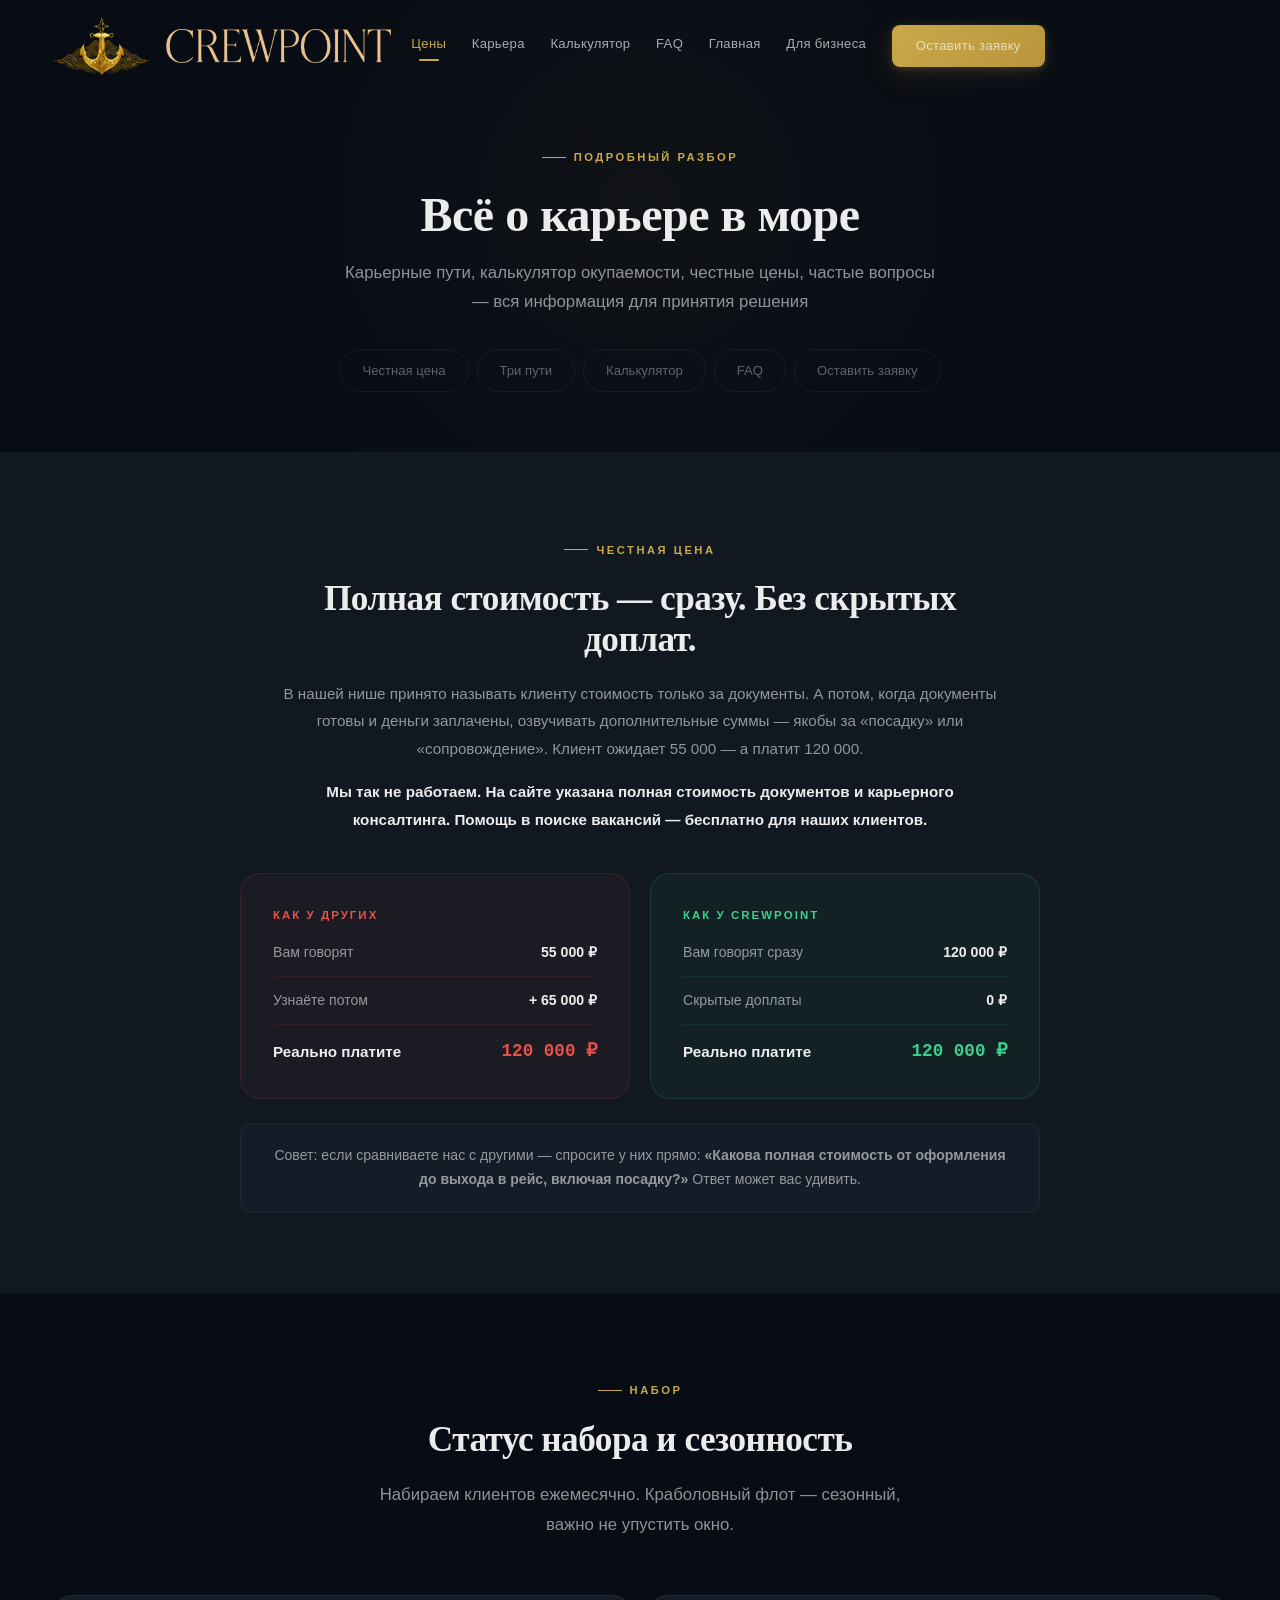
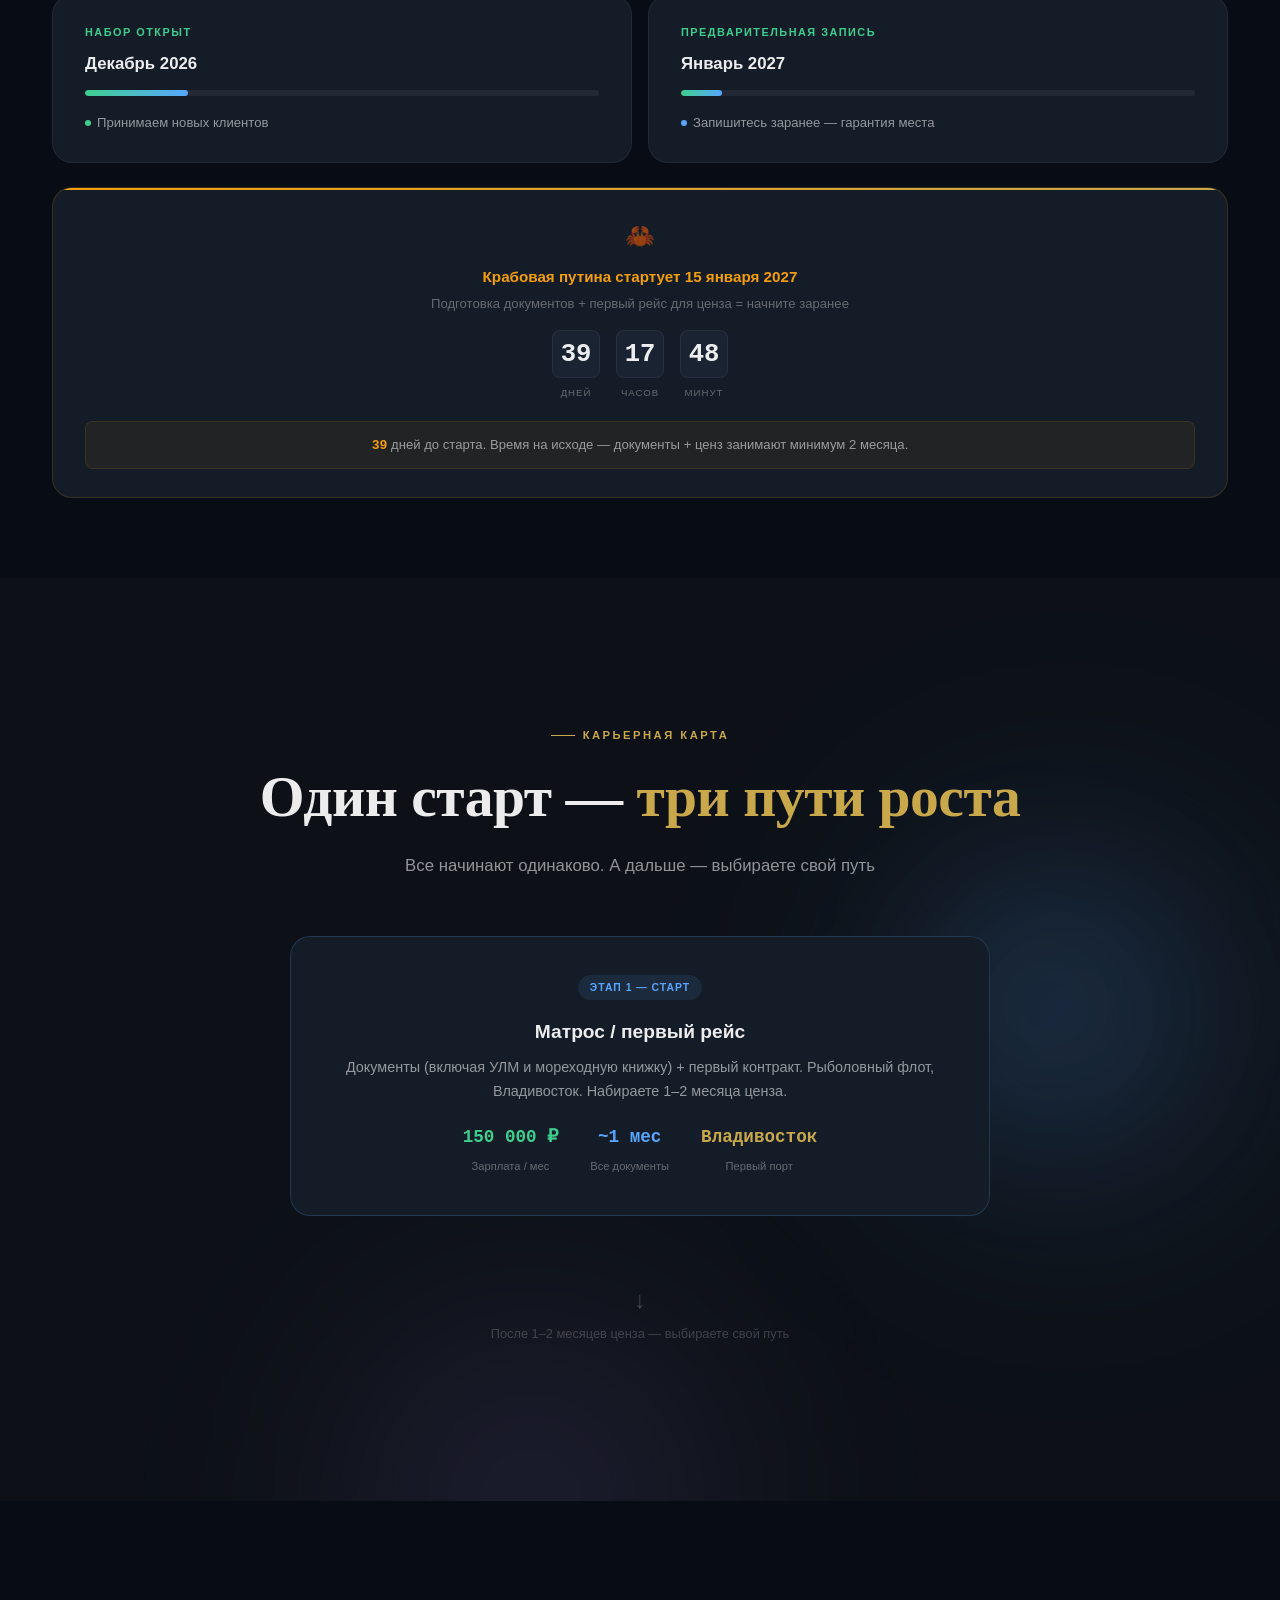
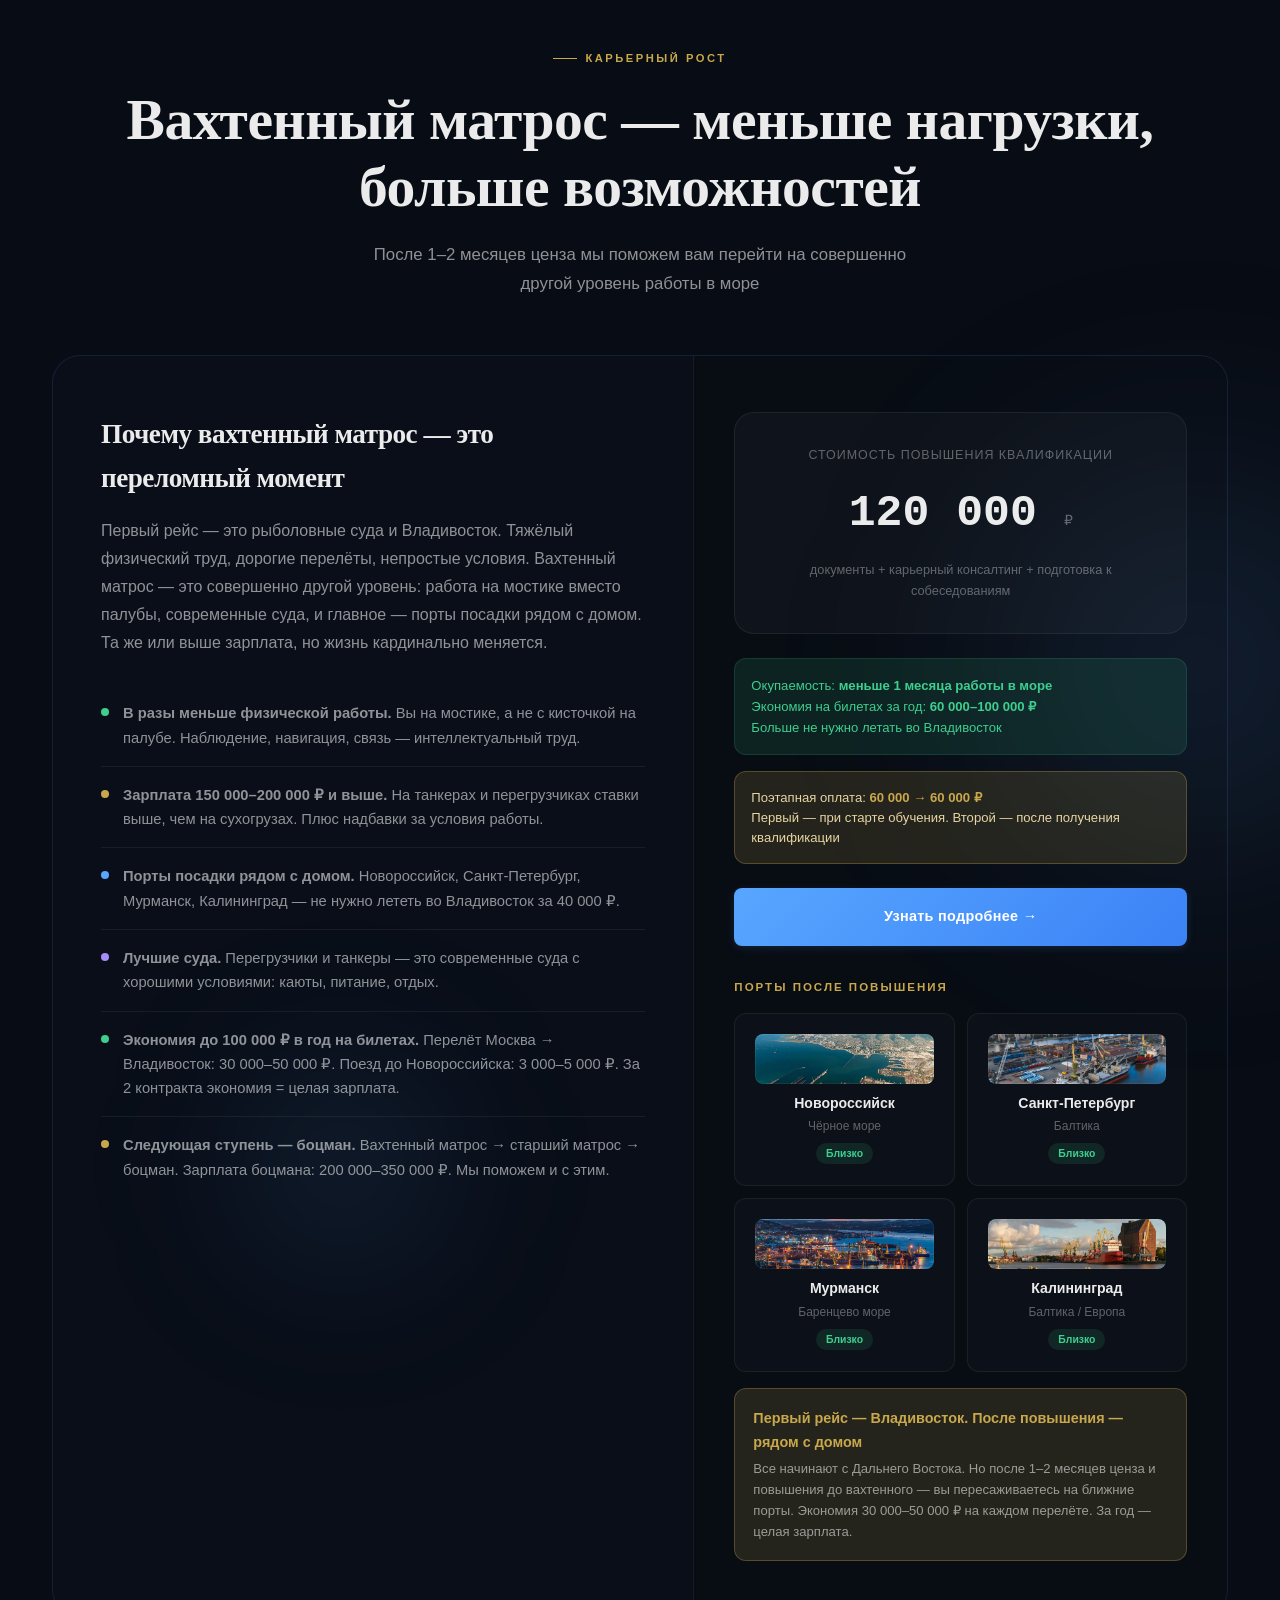
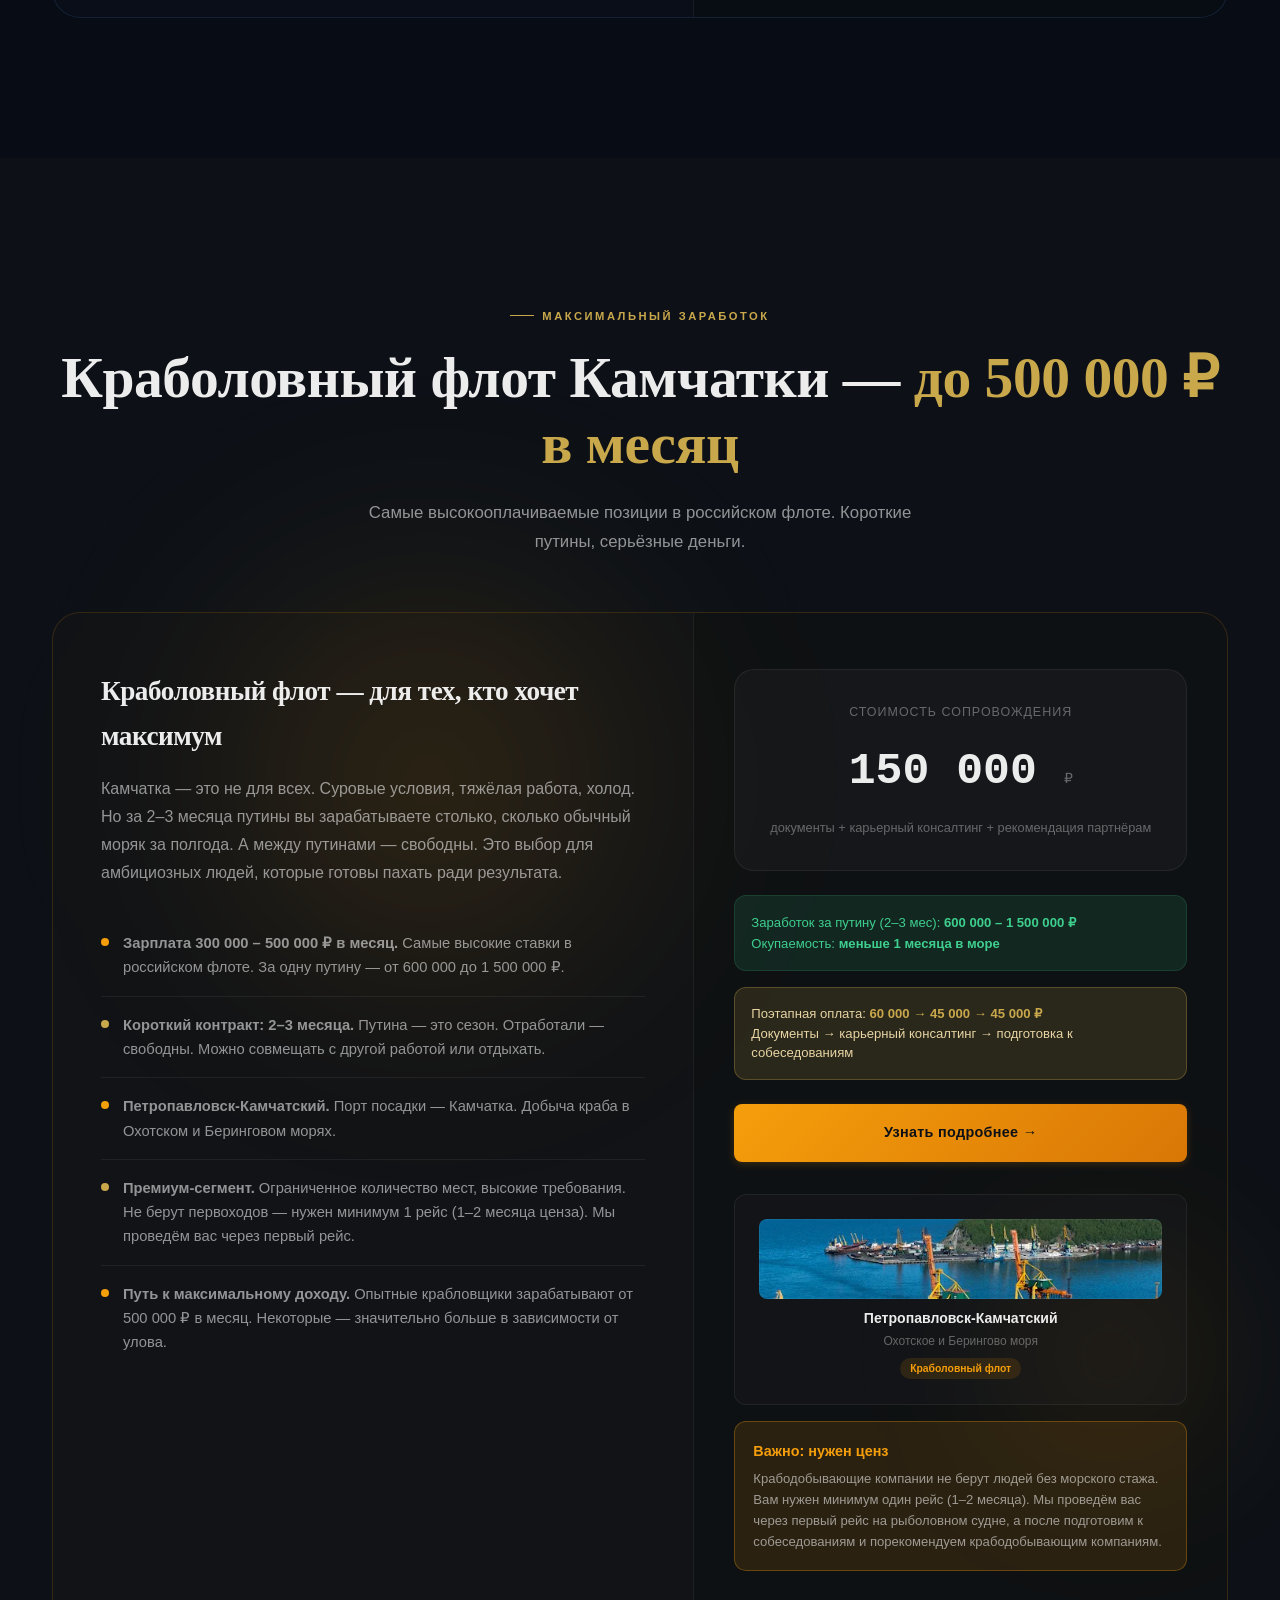
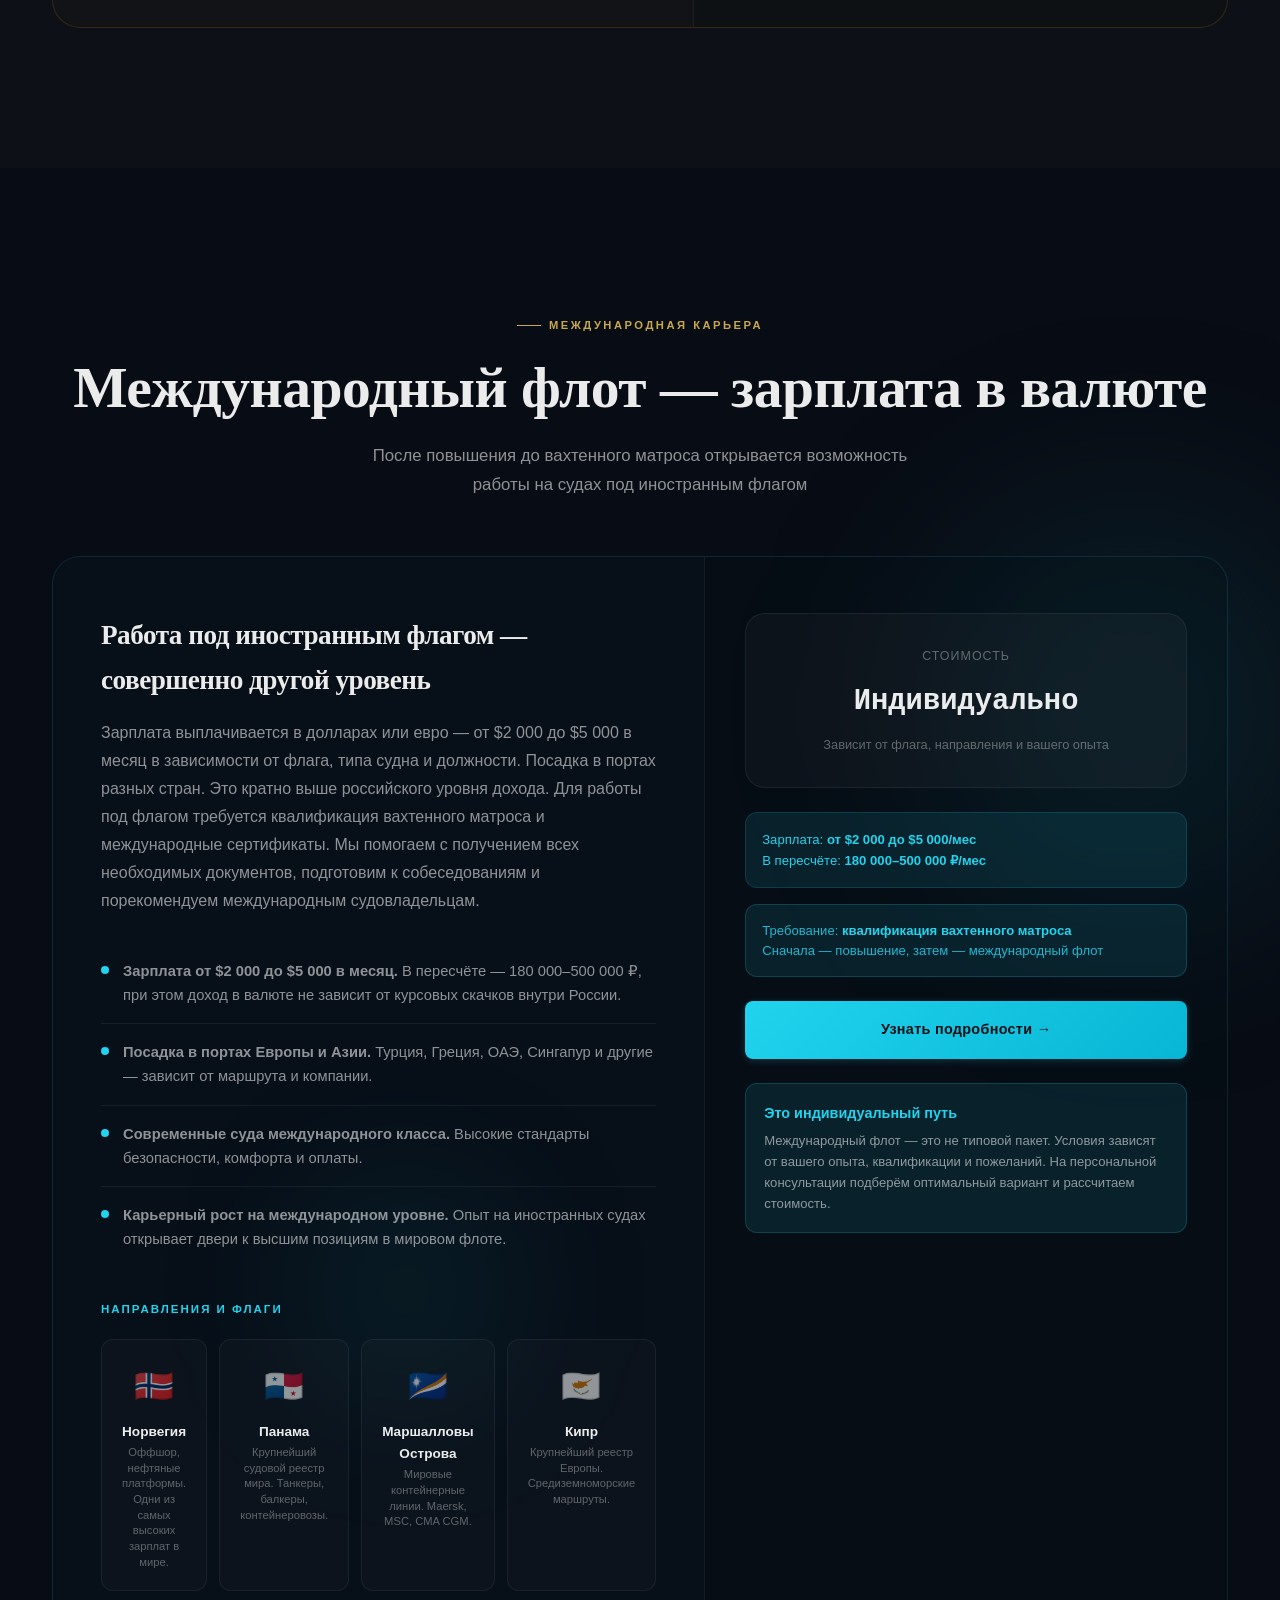
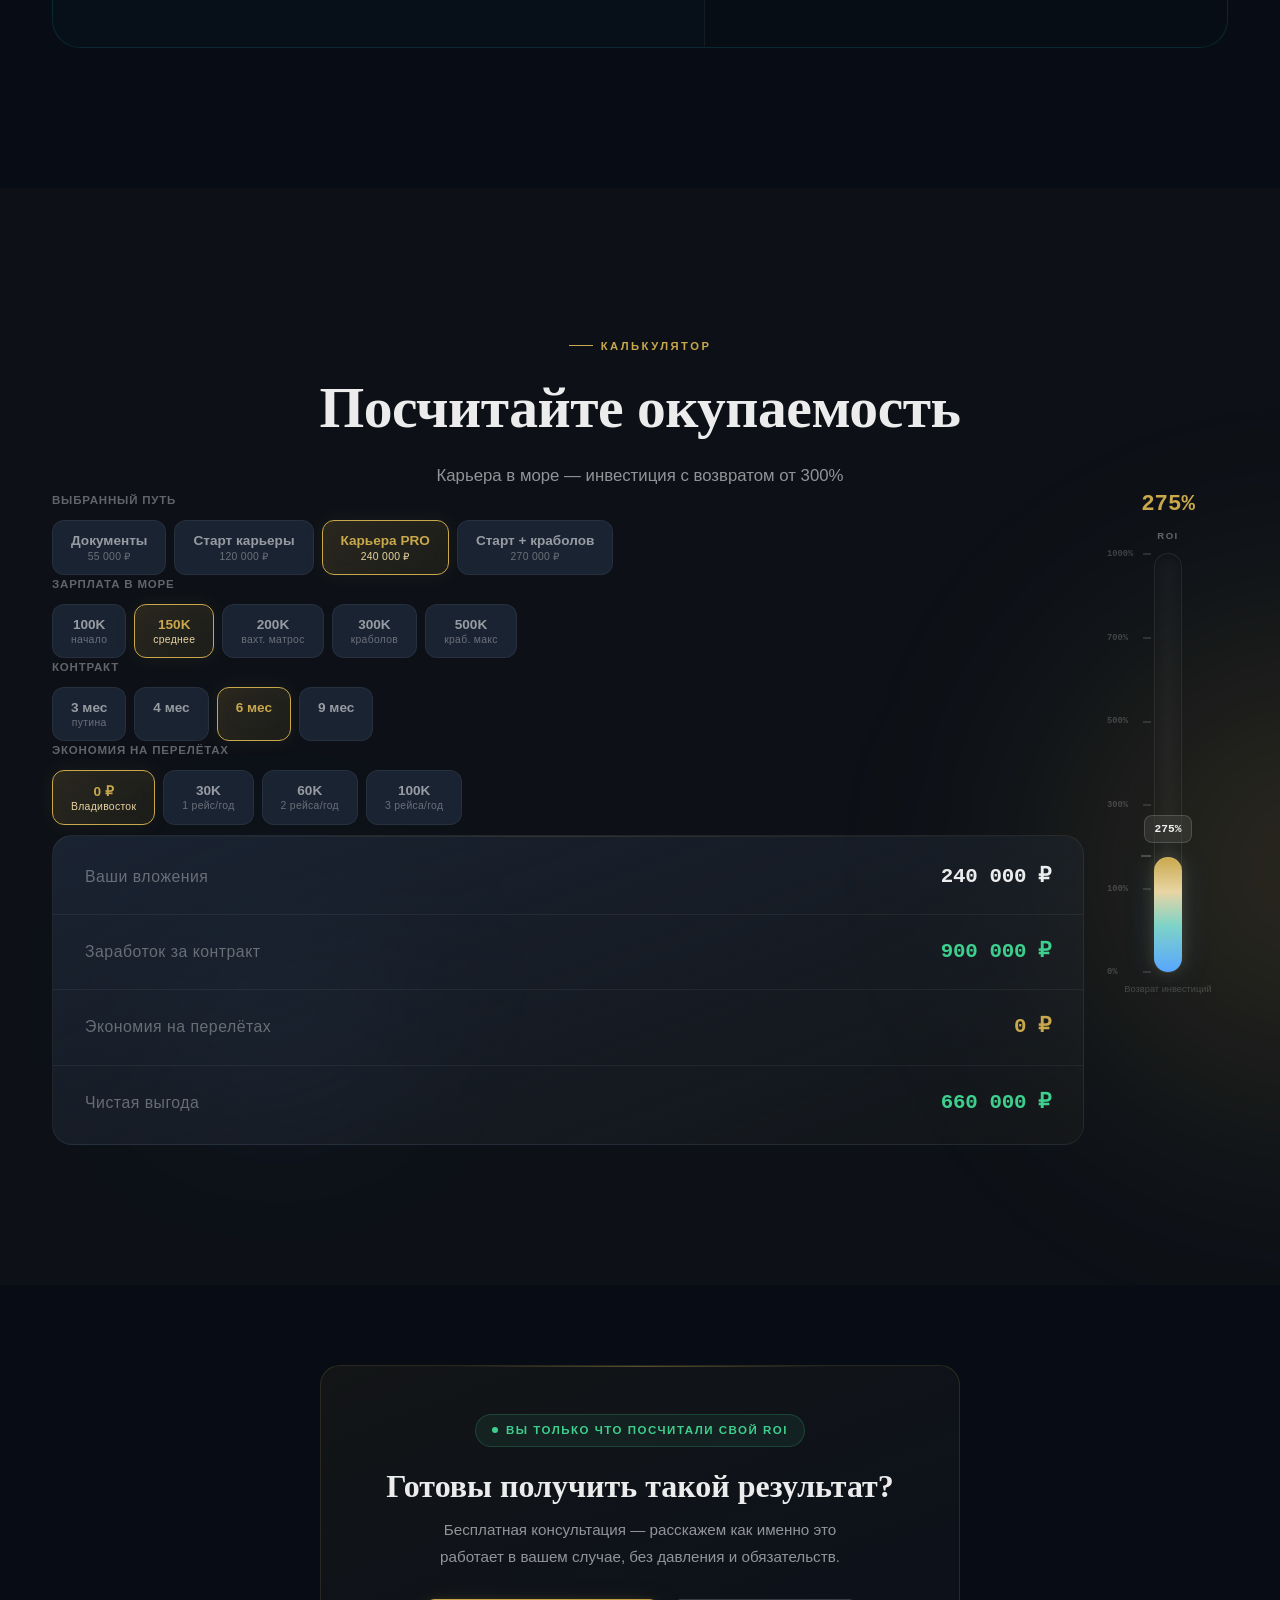
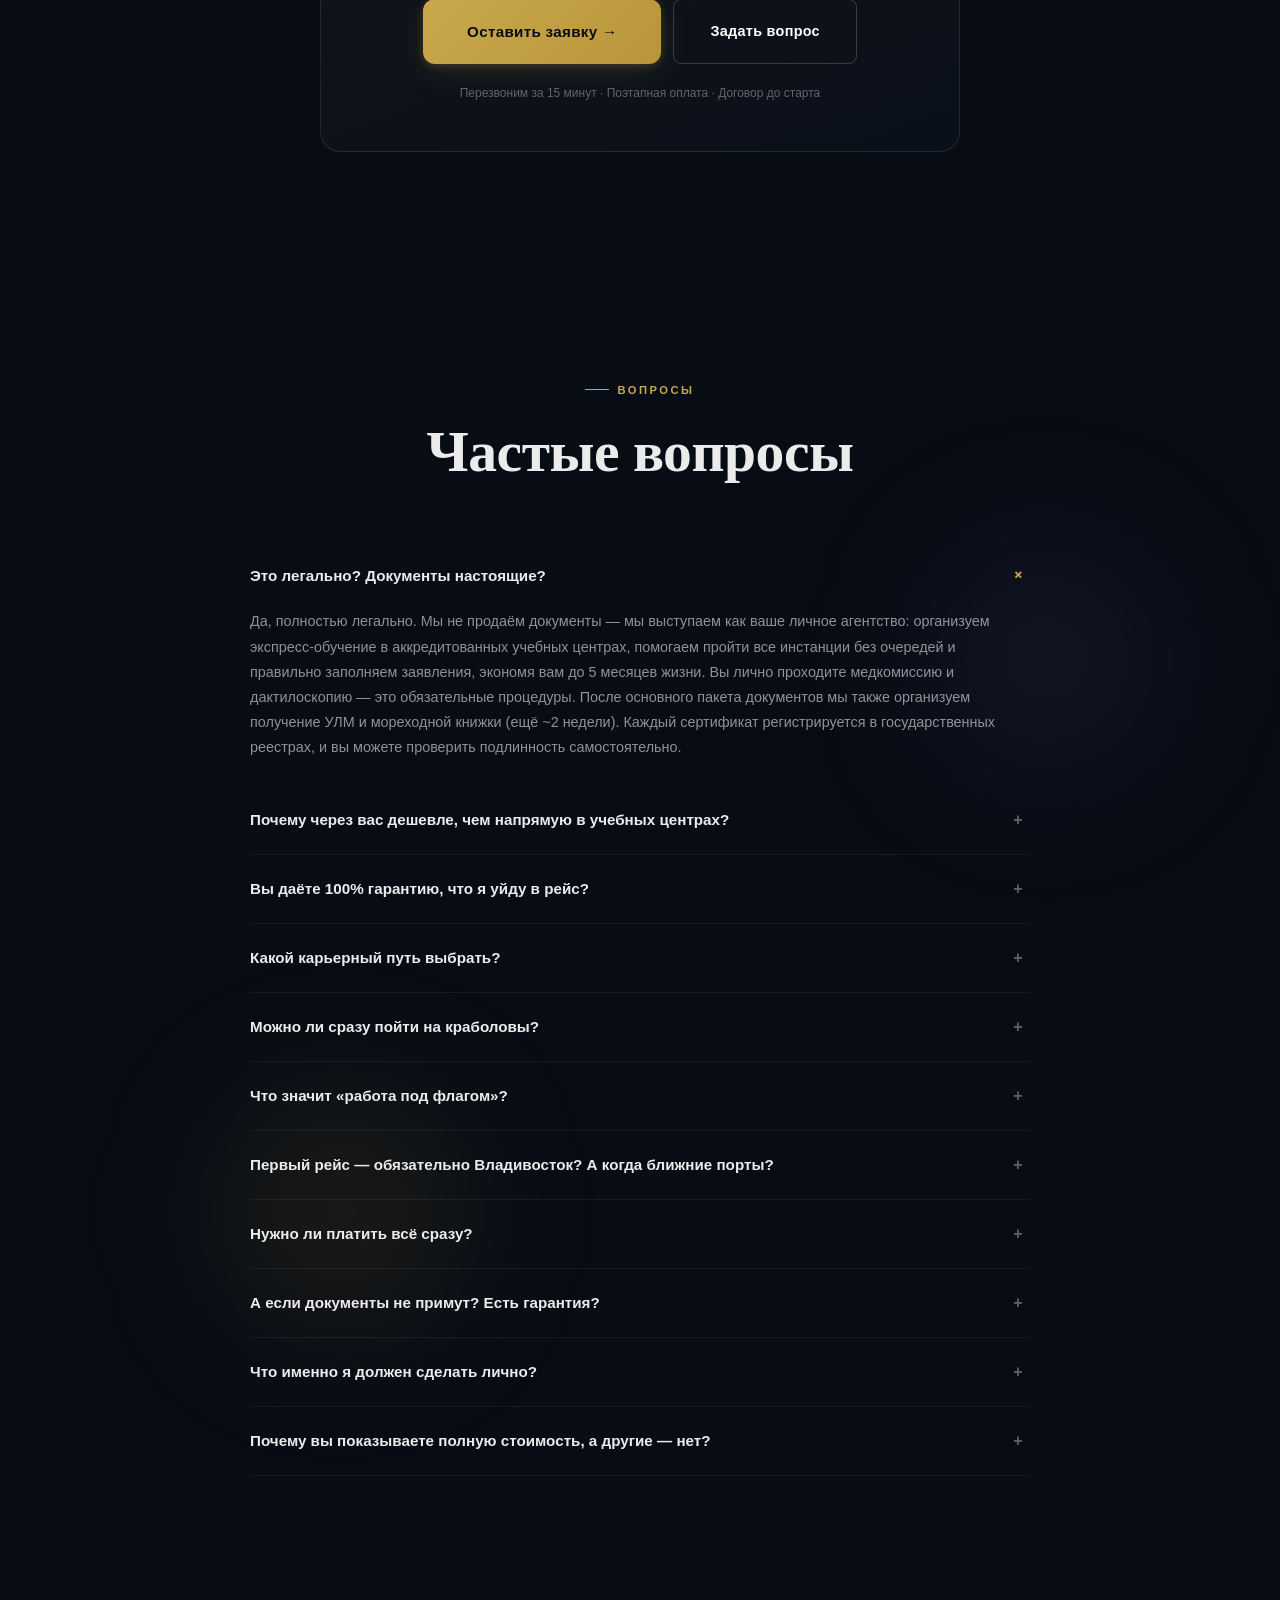
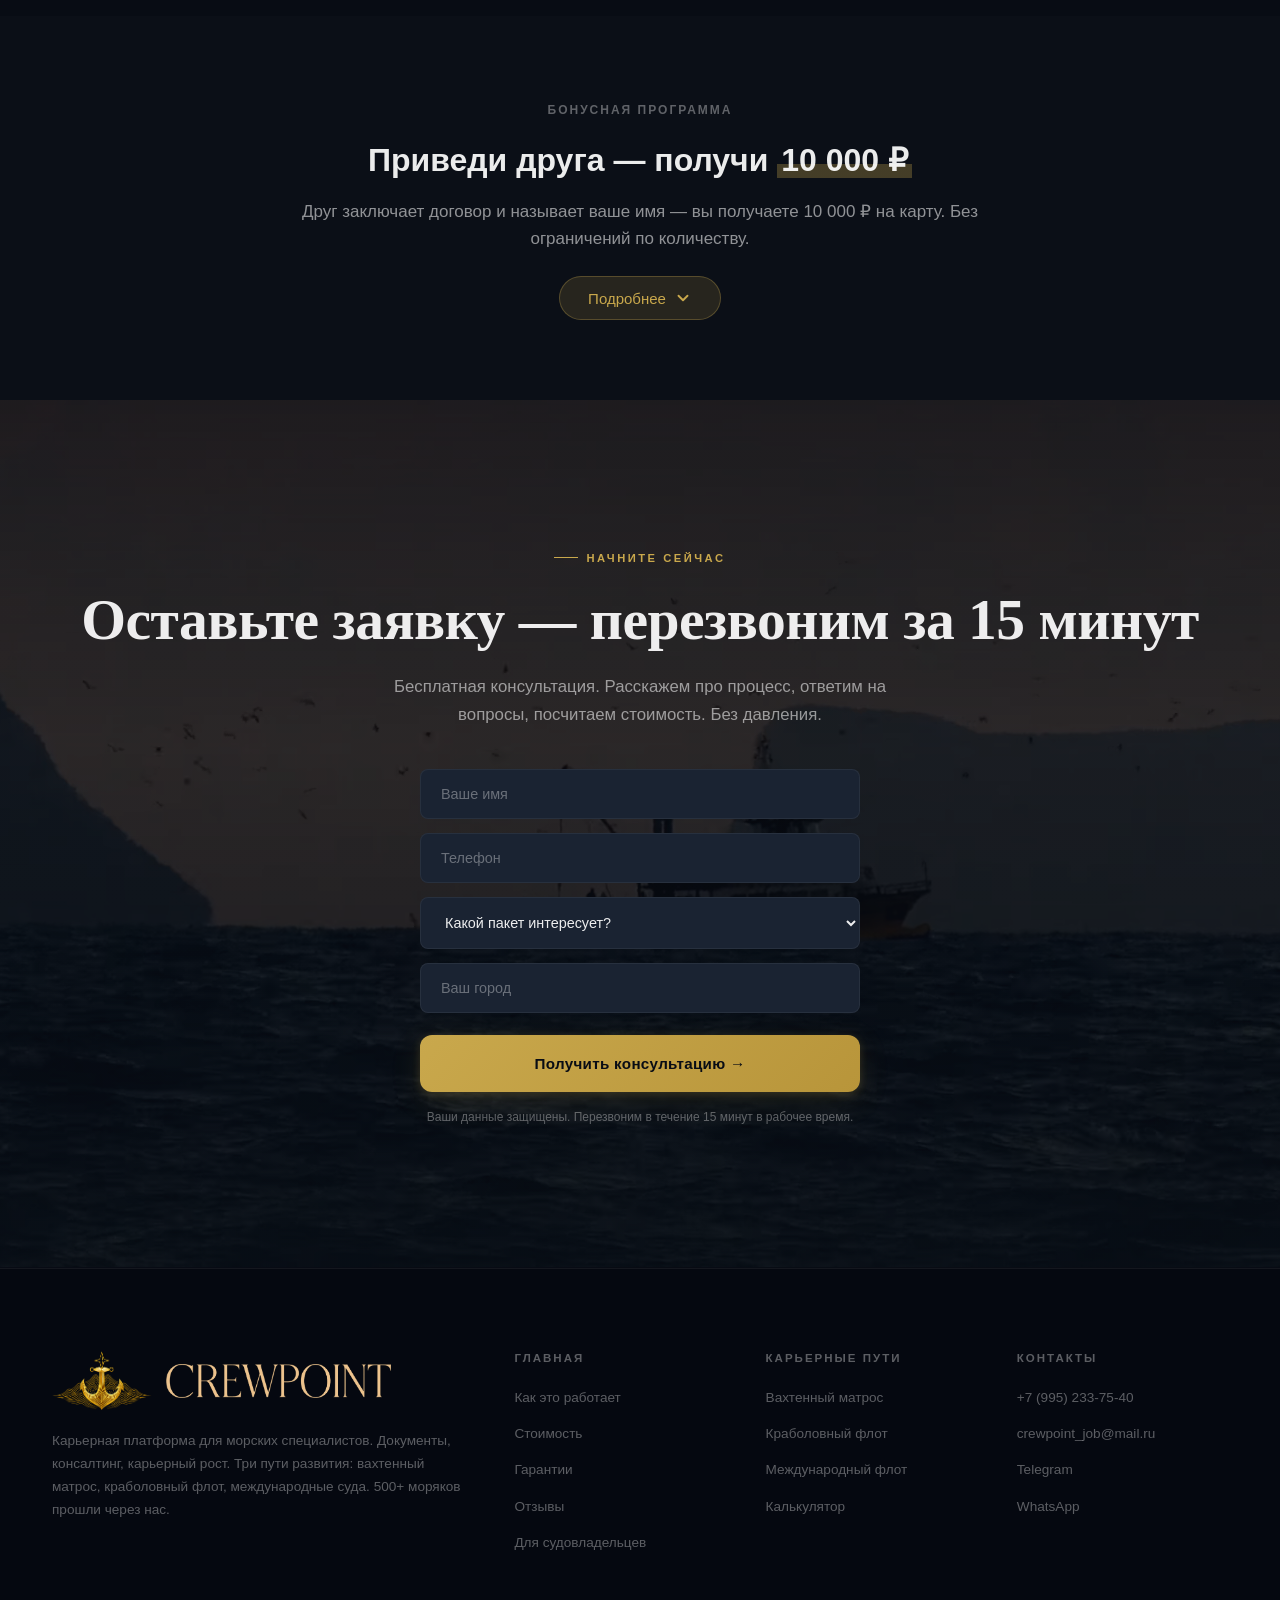
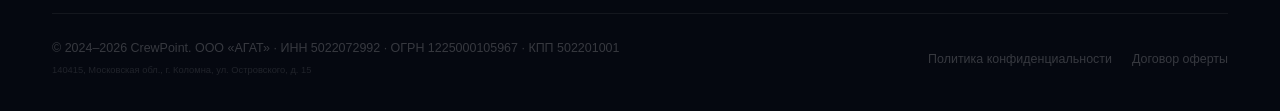
==== details.html @ 0878edae "Add files via upload" ====
<!DOCTYPE html>
<html lang="ru">
<head>
<meta charset="UTF-8">
<meta name="viewport" content="width=device-width, initial-scale=1.0">
<title>CrewPoint — Карьерные пути, калькулятор и FAQ | Подробный разбор</title>
<meta name="description" content="Подробный разбор карьерных путей в море: вахтенный матрос, краболовный флот Камчатки, международные суда. Калькулятор окупаемости, FAQ, честные цены.">
<meta name="theme-color" content="#080C14"><meta name="color-scheme" content="dark">
<meta property="og:type" content="website"><meta property="og:url" content="https://dxlr24.github.io/crewpoint/details.html"><meta property="og:title" content="CrewPoint — Карьерные пути, калькулятор и FAQ"><meta property="og:description" content="Подробный разбор: вахтенный матрос, краболовный флот Камчатки, международные суда. Калькулятор окупаемости, честные цены, частые вопросы."><meta property="og:image" content="https://dxlr24.github.io/crewpoint/assets/images/og-cover.png"><meta property="og:image:width" content="1200"><meta property="og:image:height" content="630"><meta property="og:locale" content="ru_RU"><meta property="og:site_name" content="CrewPoint">
<meta name="twitter:card" content="summary_large_image"><meta name="twitter:title" content="CrewPoint — Карьерные пути и калькулятор"><meta name="twitter:description" content="Три карьерных пути в море. Калькулятор окупаемости. FAQ. Честные цены без скрытых доплат."><meta name="twitter:image" content="https://dxlr24.github.io/crewpoint/assets/images/og-cover.png">
<meta http-equiv="Content-Security-Policy"
  content="default-src 'self';
           script-src 'self';
           style-src 'self' 'unsafe-inline' https://fonts.googleapis.com;
           font-src https://fonts.gstatic.com;
           img-src 'self' data:;
           connect-src https://crewpoint-form.pubgdix.workers.dev;
           media-src 'self'">
<link rel="icon" type="image/png" sizes="96x96" href="favicon-96x96.png"><link rel="icon" type="image/x-icon" href="favicon.ico"><link rel="apple-touch-icon" sizes="180x180" href="apple-touch-icon.png"><link rel="manifest" href="site.webmanifest">
<link rel="preconnect" href="https://fonts.googleapis.com"><link rel="preconnect" href="https://fonts.gstatic.com" crossorigin>
<link href="https://fonts.googleapis.com/css2?family=Inter:wght@400;500;600;700&family=Playfair+Display:wght@800&family=JetBrains+Mono:wght@700&display=swap" rel="stylesheet"><link rel="stylesheet" href="assets/css/style.css">
<script type="application/ld+json">{"@context":"https://schema.org","@type":"FAQPage","mainEntity":[{"@type":"Question","name":"Это легально? Документы настоящие?","acceptedAnswer":{"@type":"Answer","text":"Да, полностью легально. Мы организуем экспресс-обучение в аккредитованных учебных центрах. Каждый сертификат регистрируется в государственных реестрах."}},{"@type":"Question","name":"Почему через вас дешевле, чем напрямую в учебных центрах?","acceptedAnswer":{"@type":"Answer","text":"Мы направляем в учебные центры большой поток клиентов ежемесячно и работаем на партнёрских условиях с оптовыми ценами."}},{"@type":"Question","name":"Вы даёте 100% гарантию, что я уйду в рейс?","acceptedAnswer":{"@type":"Answer","text":"Мы подготовим вас к собеседованиям, составим профессиональное CV и порекомендуем проверенным компаниям-партнёрам. Помощь в поиске вакансий бесплатна для наших клиентов."}},{"@type":"Question","name":"Какой карьерный путь выбрать?","acceptedAnswer":{"@type":"Answer","text":"Зависит от приоритетов. Комфорт — вахтенный матрос (150-200K). Максимальный заработок — краболовный флот Камчатки (300-500K). Международная карьера — суда под иностранным флагом ($2000-5000)."}},{"@type":"Question","name":"Нужно ли платить всё сразу?","acceptedAnswer":{"@type":"Answer","text":"Нет. Мы работаем с поэтапной оплатой. Вы платите за документы и карьерный консалтинг по мере получения конкретного результата. Помощь в поиске вакансий — бесплатно."}}]}</script>
</head>
<body>

<!-- ═══════════════════════════════════
     HEADER
     ═══════════════════════════════════ -->

<header class="header" id="header">
<div class="container">
<a href="index.html" class="logo"><img src="assets/images/logo-anchor.png" alt="CrewPoint" class="logo-icon" width="54" height="54"><img src="assets/images/logo-text.png" alt="CrewPoint" class="logo-name" height="28"></a>
<nav class="nav"><a href="#transparency">Цены</a><a href="#career-paths">Карьера</a><a href="#calc">Калькулятор</a><a href="#faq">FAQ</a><a href="index.html">Главная</a><a href="for-owners.html">Для бизнеса</a><a href="#form" class="btn btn--gold btn--sm">Оставить заявку</a></nav>
<button class="burger" id="burgerBtn" aria-label="Открыть меню" aria-expanded="false"><span></span><span></span><span></span></button>
</div>
</header>
<div class="mobile-menu" id="mobileMenu"><a href="#transparency">Честная цена</a><a href="#career-paths">Карьерная карта</a><a href="#calc">Калькулятор</a><a href="#faq">FAQ</a><a href="index.html">Главная</a><a href="for-owners.html">Для бизнеса</a><a href="#form" class="btn btn--gold">Оставить заявку</a></div>

<!-- ═══════════════════════════════════
     MINI HERO
     ═══════════════════════════════════ -->

<section class="mini-hero bg-dark text-center">
<div class="container">
<span class="label">Подробный разбор</span><h1>Всё о карьере в <span class="accent">море</span></h1><p>Карьерные пути, калькулятор окупаемости, честные цены, частые вопросы — вся информация для принятия решения</p>
<div class="mini-hero-nav"><a href="#transparency">Честная цена</a><a href="#career-paths">Три пути</a><a href="#calc">Калькулятор</a><a href="#faq">FAQ</a><a href="#form">Оставить заявку</a></div>
</div>
</section>

<!-- ═══════════════════════════════════
     TRANSPARENCY
     ═══════════════════════════════════ -->

<section class="section section--sm bg-panel" id="transparency">
<div class="container">
<div class="reveal text-center transparency-wrap">
<span class="label">Честная цена</span><h2 class="title title--sm">Полная стоимость — сразу. Без скрытых доплат.</h2>
<p class="transparency-desc">В нашей нише принято называть клиенту стоимость только за документы. А потом, когда документы готовы и деньги заплачены, озвучивать дополнительные суммы — якобы за «посадку» или «сопровождение». Клиент ожидает 55 000 — а платит 120 000.</p>
<p class="transparency-desc transparency-desc--bold">Мы так не работаем. На сайте указана полная стоимость документов и карьерного консалтинга. Помощь в поиске вакансий — бесплатно для наших клиентов.</p>
</div>
<div class="reveal transparency-compare">
<div class="transparency-grid">
<div class="t-card t-card--bad"><div class="t-heading text-red">Как у других</div><div class="t-rows"><div class="t-row t-row--line t-row--line-bad"><span class="t-text">Вам говорят</span><span class="t-value">55 000 ₽</span></div><div class="t-row t-row--line t-row--line-bad"><span class="t-text text-red">Узнаёте потом</span><span class="t-value text-red">+ 65 000 ₽</span></div><div class="t-row"><span class="t-total">Реально платите</span><span class="t-total-mono text-red">120 000 ₽</span></div></div></div>
<div class="t-card t-card--good"><div class="t-heading text-green">Как у CrewPoint</div><div class="t-rows"><div class="t-row t-row--line t-row--line-good"><span class="t-text">Вам говорят сразу</span><span class="t-value">120 000 ₽</span></div><div class="t-row t-row--line t-row--line-good"><span class="t-text text-green">Скрытые доплаты</span><span class="t-value text-green">0 ₽</span></div><div class="t-row"><span class="t-total">Реально платите</span><span class="t-total-mono text-green">120 000 ₽</span></div></div></div>
</div>
<div class="transparency-advice reveal"><p>Совет: если сравниваете нас с другими — спросите у них прямо: <strong>«Какова полная стоимость от оформления до выхода в рейс, включая посадку?»</strong> Ответ может вас удивить.</p></div>
</div>
</div>
</section>

<!-- ═══════════════════════════════════
     НАБОР И СЕЗОННОСТЬ
     ═══════════════════════════════════ -->

<section class="section section--sm bg-dark">
<div class="container">
<div class="reveal text-center"><span class="label">Набор</span><h2 class="title title--sm">Статус набора и сезонность</h2><p class="subtitle">Набираем клиентов ежемесячно. Краболовный флот — сезонный, важно не упустить окно.</p></div>
<div class="cohort-banner reveal"><div class="cohort-card" id="cohortCurrent"></div><div class="cohort-card" id="cohortNext"></div></div>
<div class="season-box reveal" id="seasonBox"></div>
</div>
</section>

<!-- ═══════════════════════════════════
     CAREER PATHS — DETAILED
     ═══════════════════════════════════ -->

<section class="section bg-navy" id="career-paths">
<div class="container">
<div class="reveal text-center"><span class="label">Карьерная карта</span><h2 class="title">Один старт — <span class="accent">три пути роста</span></h2><p class="subtitle">Все начинают одинаково. А дальше — выбираете свой путь</p></div>
<div class="career-map reveal">
<div class="career-start">
<span class="branch-badge badge-blue">Этап 1 — Старт</span><h3>Матрос / первый рейс</h3><p>Документы (включая УЛМ и мореходную книжку) + первый контракт. Рыболовный флот, Владивосток. Набираете 1–2 месяца ценза.</p>
<div class="stage-stats"><div class="s-stat"><span class="s-val text-green">150 000 ₽</span><span class="s-lbl">Зарплата / мес</span></div><div class="s-stat"><span class="s-val text-blue">~1 мес</span><span class="s-lbl">Все документы</span></div><div class="s-stat"><span class="s-val text-gold">Владивосток</span><span class="s-lbl">Первый порт</span></div></div>
</div>
<div class="career-arrow-center"><span>&#8595;</span>После 1–2 месяцев ценза — выбираете свой путь</div>
</div>
</div>
</section>

<!-- ═══════════════════════════════════
     PATH COMFORT
     ═══════════════════════════════════ -->

<section class="section bg-dark" id="path-comfort">
<div class="container">
<div class="reveal text-center"><span class="label">Карьерный рост</span><h2 class="title">Вахтенный матрос — меньше нагрузки, больше возможностей</h2><p class="subtitle">После 1–2 месяцев ценза мы поможем вам перейти на совершенно другой уровень работы в море</p></div>
<div class="path-box path-box--blue reveal">
<div class="path-inner">
<div class="path-content">
<h3>Почему вахтенный матрос — это переломный момент</h3>
<p class="p-desc">Первый рейс — это рыболовные суда и Владивосток. Тяжёлый физический труд, дорогие перелёты, непростые условия. Вахтенный матрос — это совершенно другой уровень: работа на мостике вместо палубы, современные суда, и главное — порты посадки рядом с домом. Та же или выше зарплата, но жизнь кардинально меняется.</p>
<ul class="path-benefits">
<li><span class="bdot bdot-green"></span><div><strong>В разы меньше физической работы.</strong> Вы на мостике, а не с кисточкой на палубе. Наблюдение, навигация, связь — интеллектуальный труд.</div></li>
<li><span class="bdot bdot-gold"></span><div><strong>Зарплата 150 000–200 000 ₽ и выше.</strong> На танкерах и перегрузчиках ставки выше, чем на сухогрузах. Плюс надбавки за условия работы.</div></li>
<li><span class="bdot bdot-blue"></span><div><strong>Порты посадки рядом с домом.</strong> Новороссийск, Санкт-Петербург, Мурманск, Калининград — не нужно лететь во Владивосток за 40 000 ₽.</div></li>
<li><span class="bdot bdot-purple"></span><div><strong>Лучшие суда.</strong> Перегрузчики и танкеры — это современные суда с хорошими условиями: каюты, питание, отдых.</div></li>
<li><span class="bdot bdot-green"></span><div><strong>Экономия до 100 000 ₽ в год на билетах.</strong> Перелёт Москва → Владивосток: 30 000–50 000 ₽. Поезд до Новороссийска: 3 000–5 000 ₽. За 2 контракта экономия = целая зарплата.</div></li>
<li><span class="bdot bdot-gold"></span><div><strong>Следующая ступень — боцман.</strong> Вахтенный матрос → старший матрос → боцман. Зарплата боцмана: 200 000–350 000 ₽. Мы поможем и с этим.</div></li>
</ul>
</div>
<div class="path-sidebar">
<div class="price-box"><p class="price-label">Стоимость повышения квалификации</p><div class="price-value">120 000 <span>₽</span></div><p class="price-note">документы + карьерный консалтинг + подготовка к собеседованиям</p></div>
<div class="roi-box"><p>Окупаемость: <strong>меньше 1 месяца работы в море</strong></p><p>Экономия на билетах за год: <strong>60 000–100 000 ₽</strong></p><p>Больше не нужно летать во Владивосток</p></div>
<div class="inst-box"><p>Поэтапная оплата: <strong>60 000 → 60 000 ₽</strong></p><p>Первый — при старте обучения. Второй — после получения квалификации</p></div>
<a href="#form" class="btn btn--primary btn--full">Узнать подробнее &rarr;</a>
<p class="geo-title">Порты после повышения</p>
<div class="geo-grid">
<div class="geo-card"><div class="geo-card-img photo-frame"><img src="assets/images/port-novorossiysk.webp" alt="Новороссийск" class="photo" loading="lazy" width="300" height="100" decoding="async"></div><h4>Новороссийск</h4><p>Чёрное море</p><span class="geo-tag">Близко</span></div>
<div class="geo-card"><div class="geo-card-img photo-frame"><img src="assets/images/port-spb.webp" alt="Санкт-Петербург" class="photo" loading="lazy" width="300" height="100" decoding="async"></div><h4>Санкт-Петербург</h4><p>Балтика</p><span class="geo-tag">Близко</span></div>
<div class="geo-card"><div class="geo-card-img photo-frame"><img src="assets/images/port-murmansk.webp" alt="Мурманск" class="photo" loading="lazy" width="300" height="100" decoding="async"></div><h4>Мурманск</h4><p>Баренцево море</p><span class="geo-tag">Близко</span></div>
<div class="geo-card"><div class="geo-card-img photo-frame"><img src="assets/images/port-kaliningrad.webp" alt="Калининград" class="photo" loading="lazy" width="300" height="100" decoding="async"></div><h4>Калининград</h4><p>Балтика / Европа</p><span class="geo-tag">Близко</span></div>
</div>
<div class="geo-saving"><h4>Первый рейс — Владивосток. После повышения — рядом с домом</h4><p>Все начинают с Дальнего Востока. Но после 1–2 месяцев ценза и повышения до вахтенного — вы пересаживаетесь на ближние порты. Экономия 30 000–50 000 ₽ на каждом перелёте. За год — целая зарплата.</p></div>
</div>
</div>
</div>
</div>
</section>

<!-- ═══════════════════════════════════
     PATH CAPITAL
     ═══════════════════════════════════ -->

<section class="section bg-navy" id="path-capital">
<div class="container">
<div class="reveal text-center"><span class="label">Максимальный заработок</span><h2 class="title">Краболовный флот Камчатки — <span class="accent">до 500 000 ₽ в месяц</span></h2><p class="subtitle">Самые высокооплачиваемые позиции в российском флоте. Короткие путины, серьёзные деньги.</p></div>
<div class="path-box path-box--orange reveal">
<div class="path-inner">
<div class="path-content">
<h3>Краболовный флот — для тех, кто хочет максимум</h3>
<p class="p-desc">Камчатка — это не для всех. Суровые условия, тяжёлая работа, холод. Но за 2–3 месяца путины вы зарабатываете столько, сколько обычный моряк за полгода. А между путинами — свободны. Это выбор для амбициозных людей, которые готовы пахать ради результата.</p>
<ul class="path-benefits">
<li><span class="bdot bdot-orange"></span><div><strong>Зарплата 300 000 – 500 000 ₽ в месяц.</strong> Самые высокие ставки в российском флоте. За одну путину — от 600 000 до 1 500 000 ₽.</div></li>
<li><span class="bdot bdot-gold"></span><div><strong>Короткий контракт: 2–3 месяца.</strong> Путина — это сезон. Отработали — свободны. Можно совмещать с другой работой или отдыхать.</div></li>
<li><span class="bdot bdot-orange"></span><div><strong>Петропавловск-Камчатский.</strong> Порт посадки — Камчатка. Добыча краба в Охотском и Беринговом морях.</div></li>
<li><span class="bdot bdot-gold"></span><div><strong>Премиум-сегмент.</strong> Ограниченное количество мест, высокие требования. Не берут первоходов — нужен минимум 1 рейс (1–2 месяца ценза). Мы проведём вас через первый рейс.</div></li>
<li><span class="bdot bdot-orange"></span><div><strong>Путь к максимальному доходу.</strong> Опытные крабловщики зарабатывают от 500 000 ₽ в месяц. Некоторые — значительно больше в зависимости от улова.</div></li>
</ul>
</div>
<div class="path-sidebar">
<div class="price-box"><p class="price-label">Стоимость сопровождения</p><div class="price-value">150 000 <span>₽</span></div><p class="price-note">документы + карьерный консалтинг + рекомендация партнёрам</p></div>
<div class="roi-box"><p>Заработок за путину (2–3 мес): <strong>600 000 – 1 500 000 ₽</strong></p><p>Окупаемость: <strong>меньше 1 месяца в море</strong></p></div>
<div class="inst-box"><p>Поэтапная оплата: <strong>60 000 → 45 000 → 45 000 ₽</strong></p><p>Документы → карьерный консалтинг → подготовка к собеседованиям</p></div>
<a href="#form" class="btn btn--orange btn--full">Узнать подробнее &rarr;</a>
<div class="geo-card geo-card--standalone"><div class="geo-card-img geo-card-img--tall photo-frame"><img src="assets/images/kamchatka-port.webp" alt="Петропавловск-Камчатский" class="photo" loading="lazy" width="300" height="160" decoding="async"></div><h4>Петропавловск-Камчатский</h4><p>Охотское и Берингово моря</p><span class="geo-tag geo-tag--orange">Краболовный флот</span></div>
<div class="geo-saving geo-saving--orange"><h4>Важно: нужен ценз</h4><p>Крабодобывающие компании не берут людей без морского стажа. Вам нужен минимум один рейс (1–2 месяца). Мы проведём вас через первый рейс на рыболовном судне, а после подготовим к собеседованиям и порекомендуем крабодобывающим компаниям.</p></div>
</div>
</div>
</div>
</div>
</section>

<!-- ═══════════════════════════════════
     PATH GLOBAL
     ═══════════════════════════════════ -->

<section class="section bg-dark" id="path-global">
<div class="container">
<div class="reveal text-center"><span class="label">Международная карьера</span><h2 class="title">Международный флот — зарплата в валюте</h2><p class="subtitle">После повышения до вахтенного матроса открывается возможность работы на судах под иностранным флагом</p></div>
<div class="path-box path-box--cyan reveal">
<div class="path-inner">
<div class="path-content">
<h3>Работа под иностранным флагом — совершенно другой уровень</h3>
<p class="p-desc">Зарплата выплачивается в долларах или евро — от $2 000 до $5 000 в месяц в зависимости от флага, типа судна и должности. Посадка в портах разных стран. Это кратно выше российского уровня дохода. Для работы под флагом требуется квалификация вахтенного матроса и международные сертификаты. Мы помогаем с получением всех необходимых документов, подготовим к собеседованиям и порекомендуем международным судовладельцам.</p>
<ul class="path-benefits">
<li><span class="bdot bdot-cyan"></span><div><strong>Зарплата от $2 000 до $5 000 в месяц.</strong> В пересчёте — 180 000–500 000 ₽, при этом доход в валюте не зависит от курсовых скачков внутри России.</div></li>
<li><span class="bdot bdot-cyan"></span><div><strong>Посадка в портах Европы и Азии.</strong> Турция, Греция, ОАЭ, Сингапур и другие — зависит от маршрута и компании.</div></li>
<li><span class="bdot bdot-cyan"></span><div><strong>Современные суда международного класса.</strong> Высокие стандарты безопасности, комфорта и оплаты.</div></li>
<li><span class="bdot bdot-cyan"></span><div><strong>Карьерный рост на международном уровне.</strong> Опыт на иностранных судах открывает двери к высшим позициям в мировом флоте.</div></li>
</ul>
<p class="geo-title geo-title--cyan">Направления и флаги</p>
<div class="flag-grid">
<div class="flag-card"><span class="flag-emoji">&#127475;&#127476;</span><h4>Норвегия</h4><p>Оффшор, нефтяные платформы. Одни из самых высоких зарплат в мире.</p></div>
<div class="flag-card"><span class="flag-emoji">&#127477;&#127462;</span><h4>Панама</h4><p>Крупнейший судовой реестр мира. Танкеры, балкеры, контейнеровозы.</p></div>
<div class="flag-card"><span class="flag-emoji">&#127474;&#127469;</span><h4>Маршалловы Острова</h4><p>Мировые контейнерные линии. Maersk, MSC, CMA CGM.</p></div>
<div class="flag-card"><span class="flag-emoji">&#127464;&#127486;</span><h4>Кипр</h4><p>Крупнейший реестр Европы. Средиземноморские маршруты.</p></div>
</div>
</div>
<div class="path-sidebar">
<div class="price-box"><p class="price-label">Стоимость</p><div class="price-value price-value--sm">Индивидуально</div><p class="price-note">Зависит от флага, направления и вашего опыта</p></div>
<div class="roi-box roi-box--cyan"><p>Зарплата: <strong>от $2 000 до $5 000/мес</strong></p><p>В пересчёте: <strong>180 000–500 000 ₽/мес</strong></p></div>
<div class="inst-box inst-box--cyan"><p>Требование: <strong>квалификация вахтенного матроса</strong></p><p>Сначала — повышение, затем — международный флот</p></div>
<a href="#form" class="btn btn--cyan btn--full">Узнать подробности &rarr;</a>
<div class="geo-saving geo-saving--cyan geo-saving--top"><h4>Это индивидуальный путь</h4><p>Международный флот — это не типовой пакет. Условия зависят от вашего опыта, квалификации и пожеланий. На персональной консультации подберём оптимальный вариант и рассчитаем стоимость.</p></div>
</div>
</div>
</div>
</div>
</section>

<!-- ═══════════════════════════════════
     CALCULATOR
     ═══════════════════════════════════ -->

<section class="section bg-navy" id="calc">
<div class="container">
<div class="reveal text-center"><span class="label">Калькулятор</span><h2 class="title">Посчитайте окупаемость</h2><p class="subtitle">Карьера в море — инвестиция с возвратом от 300%</p></div>
<div class="calc-box reveal">
<div class="calc-outer">
<div>
<div class="calc-grid">
<div>
<div class="calc-group"><label>Выбранный путь</label><div class="chip-group" id="chipPackage"><button class="chip" data-value="55000">Документы<span class="chip-sub">55 000 ₽</span></button><button class="chip" data-value="120000">Старт карьеры<span class="chip-sub">120 000 ₽</span></button><button class="chip active" data-value="240000">Карьера PRO<span class="chip-sub">240 000 ₽</span></button><button class="chip" data-value="270000">Старт + краболов<span class="chip-sub">270 000 ₽</span></button></div></div>
<div class="calc-group"><label>Зарплата в море</label><div class="chip-group" id="chipSalary"><button class="chip" data-value="100000">100K<span class="chip-sub">начало</span></button><button class="chip active" data-value="150000">150K<span class="chip-sub">среднее</span></button><button class="chip" data-value="200000">200K<span class="chip-sub">вахт. матрос</span></button><button class="chip" data-value="300000">300K<span class="chip-sub">краболов</span></button><button class="chip" data-value="500000">500K<span class="chip-sub">краб. макс</span></button></div></div>
<div class="calc-group"><label>Контракт</label><div class="chip-group" id="chipMonths"><button class="chip" data-value="3">3 мес<span class="chip-sub">путина</span></button><button class="chip" data-value="4">4 мес</button><button class="chip active" data-value="6">6 мес</button><button class="chip" data-value="9">9 мес</button></div></div>
<div class="calc-group" id="flightsGroup"><label>Экономия на перелётах</label><div class="chip-group" id="chipFlights"><button class="chip active" data-value="0">0 ₽<span class="chip-sub">Владивосток</span></button><button class="chip" data-value="30000">30K<span class="chip-sub">1 рейс/год</span></button><button class="chip" data-value="60000">60K<span class="chip-sub">2 рейса/год</span></button><button class="chip" data-value="100000">100K<span class="chip-sub">3 рейса/год</span></button></div><div class="flight-warning" id="flightWarning"></div></div>
</div>
<div>
<div class="calc-result">
<div class="calc-item"><div class="calc-label">Ваши вложения</div><div class="calc-val" id="calcInvestment">240 000 ₽</div></div>
<div class="calc-item"><div class="calc-label">Заработок за контракт</div><div class="calc-val calc-val--green" id="calcEarnings">900 000 ₽</div></div>
<div class="calc-item" id="calcSavingsRow"><div class="calc-label">Экономия на перелётах</div><div class="calc-val calc-val--gold" id="calcSavings">0 ₽</div></div>
<div class="calc-item calc-item--loss" id="calcLossRow" style="display:none"><div class="calc-label">Расходы на перелёты (в год)</div><div class="calc-val calc-val--red" id="calcLoss">-80 000 ₽</div></div>
<div class="calc-item"><div class="calc-label">Чистая выгода</div><div class="calc-val calc-val--green" id="calcProfit">660 000 ₽</div></div>
</div>
<div id="calcNoResult" class="calc-no-result" style="display:none"><div class="calc-no-icon">&#9888;</div><h4>Расчёт недоступен</h4><p>Пакет «Документы» не включает карьерный консалтинг и подготовку к собеседованиям. Вы получите документы, но искать работу придётся самостоятельно. Рассчитать окупаемость невозможно — результат зависит только от вас.</p><p class="calc-no-cta" id="selectProCta">Выбрать «Старт карьеры» для гарантированного результата &rarr;</p></div>
</div>
</div>
</div>
<div class="roi-gauge-sticky">
<div class="roi-gauge">
<div class="roi-gauge-value" id="roiGaugeValue">275%</div><div class="roi-gauge-label">ROI</div>
<div class="roi-gauge-track">
<div class="roi-gauge-fill" id="roiGaugeFill" style="height:27.5%"></div><div class="roi-gauge-marker" id="roiGaugeMarker" style="bottom:27.5%"><span class="roi-gauge-marker-value" id="roiMarkerText">275%</span></div><div class="roi-gauge-tick" id="roiGaugeTick" style="bottom:27.5%"></div>
<div class="roi-gauge-marks"><div class="roi-gauge-mark"><span class="roi-gauge-mark-label">1000%</span></div><div class="roi-gauge-mark"><span class="roi-gauge-mark-label">700%</span></div><div class="roi-gauge-mark"><span class="roi-gauge-mark-label">500%</span></div><div class="roi-gauge-mark"><span class="roi-gauge-mark-label">300%</span></div><div class="roi-gauge-mark"><span class="roi-gauge-mark-label">100%</span></div><div class="roi-gauge-mark"><span class="roi-gauge-mark-label">0%</span></div></div>
</div>
<div class="roi-gauge-caption">Возврат инвестиций</div>
</div>
</div>
</div>
</div>
</div>
</section>

<!-- ═══════════════════════════════════
     CALC CTA
     ═══════════════════════════════════ -->

<section class="section--sm bg-dark">
<div class="container">
<div class="reveal" style="max-width:640px;margin:0 auto;text-align:center;padding:48px 40px;background:linear-gradient(160deg,rgba(201,168,76,0.06),rgba(88,166,255,0.03));border:1px solid rgba(201,168,76,0.15);border-radius:20px;position:relative;overflow:hidden">
<div style="position:absolute;top:0;left:20%;right:20%;height:1px;background:linear-gradient(90deg,transparent,rgba(201,168,76,0.4),transparent)"></div>
<div style="display:inline-flex;align-items:center;gap:8px;padding:6px 16px;background:rgba(62,207,142,0.08);border:1px solid rgba(62,207,142,0.2);border-radius:100px;font-size:.72rem;font-weight:700;color:var(--green);letter-spacing:1.5px;text-transform:uppercase;margin-bottom:20px"><span style="width:6px;height:6px;border-radius:50%;background:var(--green);display:inline-block"></span> Вы только что посчитали свой ROI</div>
<h3 style="font-family:var(--font-serif);font-size:clamp(1.4rem,3vw,2rem);font-weight:800;color:var(--text-primary);line-height:1.2;margin-bottom:12px">Готовы получить такой результат?</h3>
<p style="font-size:.95rem;color:var(--text-secondary);line-height:1.75;margin-bottom:28px;max-width:440px;margin-left:auto;margin-right:auto">Бесплатная консультация — расскажем как именно это работает в вашем случае, без давления и обязательств.</p>
<div style="display:flex;gap:12px;justify-content:center;flex-wrap:wrap"><a href="#form" class="btn btn--gold btn--lg">Оставить заявку →</a><button class="btn btn--outline" id="calcCtaSheet">Задать вопрос</button></div>
<p style="margin-top:20px;font-size:.75rem;color:var(--text-muted)">Перезвоним за 15 минут · Поэтапная оплата · Договор до старта</p>
</div>
</div>
</section>

<!-- ═══════════════════════════════════
     FAQ
     ═══════════════════════════════════ -->

<section class="section bg-dark" id="faq">
<div class="container">
<div class="reveal text-center"><span class="label">Вопросы</span><h2 class="title">Частые вопросы</h2></div>
<div class="faq-list reveal" id="faqList">
<div class="faq-item active"><button class="faq-q">Это легально? Документы настоящие?<span class="faq-icon">+</span></button><div class="faq-a"><div class="faq-a-inner">Да, полностью легально. Мы не продаём документы — мы выступаем как ваше личное агентство: организуем экспресс-обучение в аккредитованных учебных центрах, помогаем пройти все инстанции без очередей и правильно заполняем заявления, экономя вам до 5 месяцев жизни. Вы лично проходите медкомиссию и дактилоскопию — это обязательные процедуры. После основного пакета документов мы также организуем получение УЛМ и мореходной книжки (ещё ~2 недели). Каждый сертификат регистрируется в государственных реестрах, и вы можете проверить подлинность самостоятельно.</div></div></div>
<div class="faq-item"><button class="faq-q">Почему через вас дешевле, чем напрямую в учебных центрах?<span class="faq-icon">+</span></button><div class="faq-a"><div class="faq-a-inner">Мы направляем в учебные центры большой поток клиентов ежемесячно и работаем на партнёрских условиях. Центр, принимая одного человека «с улицы», выставляет полную розничную стоимость. Мы обеспечиваем им стабильный поток — отсюда оптовые условия, которые транслируем вам.</div></div></div>
<div class="faq-item"><button class="faq-q">Вы даёте 100% гарантию, что я уйду в рейс?<span class="faq-icon">+</span></button><div class="faq-a"><div class="faq-a-inner">По закону окончательное решение о найме принимает судовладелец. Наша гарантия в другом: мы не бросаем вас после получения документов. Мы подготовим вас к собеседованиям, составим профессиональное CV и порекомендуем проверенным компаниям-партнёрам. Помощь в поиске вакансий — бесплатна для наших клиентов. Именно поэтому 78% выбирают пакет с карьерным сопровождением.</div></div></div>
<div class="faq-item"><button class="faq-q">Какой карьерный путь выбрать?<span class="faq-icon">+</span></button><div class="faq-a"><div class="faq-a-inner">Зависит от ваших приоритетов. Если важен комфорт, близость к дому и стабильность — выбирайте повышение до вахтенного матроса: ближние порты, лёгкая работа, 150–200K в месяц. Если хотите максимальный заработок и готовы к тяжёлой работе — краболовный флот Камчатки: 300 000+ ₽ в месяц, но суровые условия и короткие путины. Если мечтаете о международной карьере с зарплатой в валюте — путь через вахтенного матроса на суда под иностранным флагом. Многие наши клиенты комбинируют: сначала вахтенный для стабильности, потом краболов на сезон для заработка. На консультации подберём оптимальный план.</div></div></div>
<div class="faq-item"><button class="faq-q">Можно ли сразу пойти на краболовы?<span class="faq-icon">+</span></button><div class="faq-a"><div class="faq-a-inner">К сожалению, нет. Крабодобывающие компании не берут людей без морского стажа — это требование безопасности. Вам нужен минимум один рейс (1–2 месяца ценза). Мы проведём вас через первый рейс на рыболовном судне, а после набора ценза подготовим к собеседованиям и порекомендуем крабодобывающим компаниям Камчатки. Многие наши клиенты проходят этот путь за 3–4 месяца от нуля до краболова.</div></div></div>
<div class="faq-item"><button class="faq-q">Что значит «работа под флагом»?<span class="faq-icon">+</span></button><div class="faq-a"><div class="faq-a-inner">Это работа на судах, зарегистрированных под флагом иностранного государства — Норвегии, Панамы, Маршалловых Островов, Кипра и других. Зарплата выплачивается в валюте (доллары или евро) и составляет от $2 000 до $5 000 в месяц в зависимости от флага, типа судна и должности. Посадка — в портах разных стран. Для работы под флагом требуется квалификация вахтенного матроса и международные сертификаты. Мы помогаем с получением всех необходимых документов, подготовим к собеседованиям и порекомендуем международным судовладельцам.</div></div></div>
<div class="faq-item"><button class="faq-q">Первый рейс — обязательно Владивосток? А когда ближние порты?<span class="faq-icon">+</span></button><div class="faq-a"><div class="faq-a-inner">Да, большинство начинают с рыболовных судов на Дальнем Востоке — это стандартный вход в профессию. Но уже после 1–2 месяцев ценза вы можете пройти повышение до вахтенного матроса, и тогда открываются вакансии на перегрузчиках и танкерах с посадкой в Новороссийске, Санкт-Петербурге, Мурманске и Калининграде. Перелёт Москва → Владивосток стоит 30 000–50 000 ₽. Поезд до Новороссийска — 3 000 ₽. За 2 года экономия на одних билетах может составить стоимость автомобиля. Именно поэтому повышение квалификации — лучшая инвестиция после первого рейса.</div></div></div>
<div class="faq-item"><button class="faq-q">Нужно ли платить всё сразу?<span class="faq-icon">+</span></button><div class="faq-a"><div class="faq-a-inner">Нет. Мы работаем с поэтапной оплатой. Для пакета «Старт карьеры»: 60 000 ₽ при заключении договора (начинаем документы), 30 000 ₽ за карьерный консалтинг, 30 000 ₽ за подготовку к собеседованиям. Для «Карьера PRO» — те же три этапа плюс 120 000 ₽ за повышение квалификации после набора ценза. Каждый платёж привязан к конкретному результату.</div></div></div>
<div class="faq-item"><button class="faq-q">А если документы не примут? Есть гарантия?<span class="faq-icon">+</span></button><div class="faq-a"><div class="faq-a-inner">В договоре прописана ответственность за качество наших консалтинговых услуг. Если по нашей вине документы окажутся непригодными — возвращаем 100% оплаты. За 500+ моряков, прошедших через нас, таких случаев не было ни разу — все сертификаты получены через аккредитованные учебные центры и зарегистрированы в госреестрах.</div></div></div>
<div class="faq-item"><button class="faq-q">Что именно я должен сделать лично?<span class="faq-icon">+</span></button><div class="faq-a"><div class="faq-a-inner">Мы берём на себя максимум бюрократии: запись в учебные центры, бронирование времени, подготовку заявлений, координацию между инстанциями. Но есть процедуры, которые по закону требуют личного присутствия: прохождение медицинской комиссии и сдача биометрических данных (дактилоскопия). Мы организуем запись и подскажем, что нужно — вам останется только прийти в назначенное время.</div></div></div>
<div class="faq-item"><button class="faq-q">Почему вы показываете полную стоимость, а другие — нет?<span class="faq-icon">+</span></button><div class="faq-a"><div class="faq-a-inner">В нашей нише распространена практика озвучивать только стоимость документов (55 000 ₽), а дополнительные суммы за «сопровождение» или «посадку» (60 000–70 000 ₽) сообщать уже после оплаты первого этапа. Клиент думает что платит 55 000, а по факту платит 120 000. Формально это не обман — но полной картины вам заранее не дают. Мы принципиально работаем иначе: на сайте, в договоре и на консультации вы сразу видите полную стоимость документов и карьерного консалтинга. Помощь в поиске вакансий — бесплатно. Если сравниваете нас с другими — задайте им один вопрос: «Какова полная стоимость от оформления до выхода в рейс?» Ответ может отличаться от того что вам назвали изначально.</div></div></div>
</div>
</div>
</section>

<!-- ═══════════════════════════════════
     REFERRAL
     ═══════════════════════════════════ -->

<section class="referral" id="referral">
<div class="referral__container">
<div class="referral__badge">БОНУСНАЯ ПРОГРАММА</div><h2 class="referral__title">Приведи друга — получи <span class="referral__accent">10 000 ₽</span></h2><p class="referral__subtitle">Друг заключает договор и называет ваше имя — вы получаете 10 000 ₽ на карту. Без ограничений по количеству.</p>
<button class="referral__main-toggle" id="referralMainToggle"><span>Подробнее</span><svg class="referral__main-toggle-arrow" width="18" height="18" viewBox="0 0 24 24" fill="none" stroke="currentColor" stroke-width="2.5" stroke-linecap="round" stroke-linejoin="round"><polyline points="6 9 12 15 18 9"></polyline></svg></button>
<div class="referral__hidden-content" id="referralHiddenContent">
<div class="referral__hidden-inner">
<div class="referral__cards">
<div class="referral__card"><div class="referral__card-number">1</div><div class="referral__card-icon">📲</div><div class="referral__card-text">Расскажите другу о CrewPoint — лично, в чате, как угодно</div></div>
<div class="referral__card"><div class="referral__card-number">2</div><div class="referral__card-icon">📝</div><div class="referral__card-text">Друг обращается и называет ваше имя при заключении договора</div></div>
<div class="referral__card"><div class="referral__card-number">3</div><div class="referral__card-icon">💳</div><div class="referral__card-text">Вы получаете 10 000 ₽ на карту в течение 3 дней</div></div>
</div>
<div class="referral__examples"><div class="referral__example">1 друг = <strong>10 000 ₽</strong></div><div class="referral__example-divider"></div><div class="referral__example">3 друга = <strong>30 000 ₽</strong></div><div class="referral__example-divider"></div><div class="referral__example">5 друзей = <strong>50 000 ₽</strong></div></div>
<div class="referral__actions">
<div class="referral__brochure"><img src="assets/images/crewpoint-brochure.png" alt="Буклет CrewPoint" class="referral__brochure-img" id="referralBrochureImg" loading="lazy" decoding="async"><span class="referral__brochure-label">Буклет для друга</span></div>
<div class="referral__buttons">
<button class="referral__share-btn" id="referralShareBtn"><svg class="referral__share-icon" width="20" height="20" viewBox="0 0 24 24" fill="none" stroke="currentColor" stroke-width="2" stroke-linecap="round" stroke-linejoin="round"><circle cx="18" cy="5" r="3"></circle><circle cx="6" cy="12" r="3"></circle><circle cx="18" cy="19" r="3"></circle><line x1="8.59" y1="13.51" x2="15.42" y2="17.49"></line><line x1="15.41" y1="6.51" x2="8.59" y2="10.49"></line></svg>Поделиться буклетом</button>
<a href="assets/images/crewpoint-brochure.png" download="CrewPoint-буклет.png" class="referral__download-btn"><svg width="20" height="20" viewBox="0 0 24 24" fill="none" stroke="currentColor" stroke-width="2" stroke-linecap="round" stroke-linejoin="round"><path d="M21 15v4a2 2 0 0 1-2 2H5a2 2 0 0 1-2-2v-4"></path><polyline points="7 10 12 15 17 10"></polyline><line x1="12" y1="15" x2="12" y2="3"></line></svg>Скачать буклет</a>
</div>
</div>
<button class="referral__conditions-toggle" id="referralConditionsToggle"><span>Условия программы</span><svg class="referral__conditions-arrow" width="16" height="16" viewBox="0 0 24 24" fill="none" stroke="currentColor" stroke-width="2.5" stroke-linecap="round" stroke-linejoin="round"><polyline points="6 9 12 15 18 9"></polyline></svg></button>
<div class="referral__conditions" id="referralConditions"><div class="referral__conditions-inner"><ul class="referral__conditions-list"><li>Рекомендовать может кто угодно - не обязательно быть нашим клиентом</li><li>Друг должен быть новым клиентом</li><li>Бонус начисляется после подписания договора другом</li><li>Выплата в течение 3 рабочих дней на карту</li><li>Количество рекомендаций не ограничено</li><li>Программа действует бессрочно</li></ul></div></div>
</div>
</div>
</div>
</section>

<!-- ═══════════════════════════════════
     CTA / FORM
     ═══════════════════════════════════ -->

<section class="section cta bg-navy" id="form">
<div class="cta-video-bg"><video autoplay loop muted playsinline preload="metadata" aria-hidden="true" role="presentation"><source src="assets/video/sunset-ship.webm" type="video/webm"><source src="assets/video/sunset-ship.webm.mp4" type="video/mp4"></video><div class="cta-video-overlay"></div></div>
<div class="container">
<div class="reveal reveal-d2 text-center"><span class="label">Начните сейчас</span><h2 class="title">Оставьте заявку — перезвоним за 15 минут</h2><p class="cta-subtitle">Бесплатная консультация. Расскажем про процесс, ответим на вопросы, посчитаем стоимость. Без давления.</p></div>
<div class="cta-form reveal reveal-d5" id="ctaForm">
<!-- HONEYPOT: скрыто от людей, видно ботам -->
<div style="position:absolute;left:-9999px;opacity:0;height:0;overflow:hidden" aria-hidden="true" tabindex="-1">
  <input type="text" id="formWebsite" name="website" autocomplete="off" tabindex="-1">
</div>
<div class="form-group"><input type="text" id="formName" placeholder="Ваше имя" aria-label="Ваше имя" required></div>
<div class="form-group"><input type="tel" id="formPhone" placeholder="Телефон" aria-label="Телефон" required></div>
<div class="form-group"><select id="formPackage"><option value="" disabled selected>Какой пакет интересует?</option><option value="docs">Сопровождение (Документы) — 55 000 ₽</option><option value="start">Старт карьеры — 120 000 ₽</option><option value="pro">Карьера PRO — 240 000 ₽</option><option value="upgrade">Повышение до вахтенного матроса — 120 000 ₽</option><option value="crab">Краболовный флот — Камчатка — 150 000 ₽</option><option value="global">Международный флот (под флагом)</option><option value="unsure">Пока не определился</option></select></div>
<div class="form-group"><input type="text" id="formCity" placeholder="Ваш город"></div>
<button type="button" class="btn btn--gold btn--lg form-submit" id="formSubmitBtn">Получить консультацию &rarr;</button>
<p class="form-note">Ваши данные защищены. Перезвоним в течение 15 минут в рабочее время.</p>
</div>
<div class="form-success" id="formSuccess">
<div class="s-icon">&#10003;</div><h3>Заявка отправлена!</h3><p>Перезвоним в течение 15 минут в рабочее время.</p>
<div style="margin-top:28px;padding:20px;background:rgba(255,255,255,0.03);border:1px solid rgba(255,255,255,0.08);border-radius:12px;text-align:left"><p style="font-size:.75rem;font-weight:700;letter-spacing:2px;text-transform:uppercase;color:var(--text-muted);margin-bottom:14px">Что будет дальше</p><div style="display:flex;flex-direction:column;gap:10px"><div style="display:flex;align-items:flex-start;gap:12px;font-size:.85rem;color:var(--text-secondary)"><span style="color:var(--gold);font-weight:700;min-width:20px">1.</span>Менеджер перезвонит и ответит на все вопросы</div><div style="display:flex;align-items:flex-start;gap:12px;font-size:.85rem;color:var(--text-secondary)"><span style="color:var(--gold);font-weight:700;min-width:20px">2.</span>Составим персональный план и пришлём договор</div><div style="display:flex;align-items:flex-start;gap:12px;font-size:.85rem;color:var(--text-secondary)"><span style="color:var(--gold);font-weight:700;min-width:20px">3.</span>Через 14 дней у вас будут готовые документы</div></div></div>
<div style="margin-top:16px;display:flex;flex-direction:column;gap:10px"><a href="details.html" style="display:flex;align-items:center;justify-content:center;gap:8px;padding:13px 20px;background:rgba(255,255,255,0.04);border:1px solid rgba(255,255,255,0.08);border-radius:8px;color:var(--text-primary);text-decoration:none;font-size:.85rem;font-weight:600;transition:background .3s">Пока ждёте — изучите карьерные пути →</a><a href="https://t.me/crewpoint" target="_blank" rel="noopener noreferrer" style="display:flex;align-items:center;justify-content:center;gap:8px;padding:13px 20px;background:rgba(42,171,238,0.08);border:1px solid rgba(42,171,238,0.2);border-radius:8px;color:#2AABEE;text-decoration:none;font-size:.85rem;font-weight:600">Написать в Telegram если срочно</a><a href="crewpoint-brochure-2026.pdf" download="CrewPoint-чеклист-10-вопросов.html" style="display:flex;align-items:center;justify-content:center;gap:10px;padding:13px 20px;background:rgba(201,168,76,0.08);border:1px solid rgba(201,168,76,0.25);border-radius:8px;color:#C9A84C;text-decoration:none;font-size:.85rem;font-weight:600;transition:background .3s">
  <svg width="16" height="16" viewBox="0 0 24 24" fill="none" stroke="currentColor" stroke-width="2" stroke-linecap="round" stroke-linejoin="round"><path d="M21 15v4a2 2 0 0 1-2 2H5a2 2 0 0 1-2-2v-4"/><polyline points="7 10 12 15 17 10"/><line x1="12" y1="15" x2="12" y2="3"/></svg>  Скачать чек-лист — 10 вопросов перед рейсом</a></div>
</div>
</div>
</section>

<!-- ═══════════════════════════════════
     FOOTER
     ═══════════════════════════════════ -->

<footer class="footer">
<div class="container">
<div class="footer-grid">
<div class="footer-brand"><a href="index.html" class="logo"><img src="assets/images/logo-anchor.png" alt="CrewPoint" class="logo-icon" width="52" height="52"><img src="assets/images/logo-text.png" alt="CrewPoint" class="logo-name" height="28"></a><p>Карьерная платформа для морских специалистов. Документы, консалтинг, карьерный рост. Три пути развития: вахтенный матрос, краболовный флот, международные суда. 500+ моряков прошли через нас.</p></div>
<div><h4>Главная</h4><ul><li><a href="index.html#how">Как это работает</a></li><li><a href="index.html#pricing">Стоимость</a></li><li><a href="index.html#trust">Гарантии</a></li><li><a href="index.html#reviews">Отзывы</a></li><li><a href="for-owners.html">Для судовладельцев</a></li></ul></div>
<div><h4>Карьерные пути</h4><ul><li><a href="#path-comfort">Вахтенный матрос</a></li><li><a href="#path-capital">Краболовный флот</a></li><li><a href="#path-global">Международный флот</a></li><li><a href="#calc">Калькулятор</a></li></ul></div>
<div><h4>Контакты</h4><ul><li><a href="tel:+79952337540">+7 (995) 233-75-40</a></li><li><a href="mailto:crewpoint_job@mail.ru">crewpoint_job@mail.ru</a></li><li><a href="#">Telegram</a></li><li><a href="#">WhatsApp</a></li></ul></div>
</div>
<div class="footer-bottom"><div>
  &copy; 2024–2026 CrewPoint. ООО «АГАТ» · ИНН&nbsp;5022072992 · ОГРН&nbsp;1225000105967 · КПП&nbsp;502201001<br>
  <span style="font-size:.75em;opacity:.55">140415, Московская обл., г. Коломна, ул. Островского, д. 15</span>
</div><div class="footer-legal"><a href="#">Политика конфиденциальности</a><a href="#">Договор оферты</a></div></div>
</div>
</footer>

<!-- ═══════════════════════════════════
     FLOATING ELEMENTS
     ═══════════════════════════════════ -->

<div class="float-cta" id="floatingCta"><a href="#form" class="btn btn--gold btn--sm">Оставить заявку</a></div>
<div class="contact-trigger" id="contactTrigger"><button class="contact-trigger-btn" id="openSheetBtn" aria-label="Открыть контакты"><svg viewBox="0 0 24 24" stroke-width="2" stroke-linecap="round" stroke-linejoin="round"><path d="M21 15a2 2 0 01-2 2H7l-4 4V5a2 2 0 012-2h14a2 2 0 012 2z"/></svg>Связаться<span class="contact-trigger-dot"></span></button></div>

<!-- ═══════════════════════════════════
     CONTACT BOTTOM SHEET
     ═══════════════════════════════════ -->

<div class="sheet-overlay" id="sheetOverlay"></div>
<div class="sheet" id="sheet" role="dialog" aria-hidden="true" aria-label="Контакты для связи">
<div class="sheet-inner">
<div class="sheet-handle" id="sheetHandle"><div class="sheet-handle-bar"></div></div>
<div class="sheet-status"><span class="sheet-status-text"><span class="sheet-status-dot"></span>Доступны сейчас</span></div>
<div class="sheet-messengers">
<a href="https://wa.me/79952337540?text=%D0%97%D0%B4%D1%80%D0%B0%D0%B2%D1%81%D1%82%D0%B2%D1%83%D0%B9%D1%82%D0%B5!%20%D0%98%D0%BD%D1%82%D0%B5%D1%80%D0%B5%D1%81%D1%83%D0%B5%D1%82%20%D0%BA%D0%B0%D1%80%D1%8C%D0%B5%D1%80%D0%B0%20%D0%B2%20%D0%BC%D0%BE%D1%80%D0%B5." target="_blank" rel="noopener noreferrer" class="sheet-msg-card"><div class="sheet-msg-icon sheet-msg-icon--wa"><svg viewBox="0 0 24 24"><path d="M17.472 14.382c-.297-.149-1.758-.867-2.03-.967-.273-.099-.471-.148-.67.15-.197.297-.767.966-.94 1.164-.173.199-.347.223-.644.075-.297-.15-1.255-.463-2.39-1.475-.883-.788-1.48-1.761-1.653-2.059-.173-.297-.018-.458.13-.606.134-.133.298-.347.446-.52.149-.174.198-.298.298-.497.099-.198.05-.371-.025-.52-.075-.149-.669-1.612-.916-2.207-.242-.579-.487-.5-.669-.51-.173-.008-.371-.01-.57-.01-.198 0-.52.074-.792.372-.272.297-1.04 1.016-1.04 2.479 0 1.462 1.065 2.875 1.213 3.074.149.198 2.096 3.2 5.077 4.487.709.306 1.262.489 1.694.625.712.227 1.36.195 1.871.118.571-.085 1.758-.719 2.006-1.413.248-.694.248-1.289.173-1.413-.074-.124-.272-.198-.57-.347m-5.421 7.403h-.004a9.87 9.87 0 01-5.031-1.378l-.361-.214-3.741.982.998-3.648-.235-.374a9.86 9.86 0 01-1.51-5.26c.001-5.45 4.436-9.884 9.888-9.884 2.64 0 5.122 1.03 6.988 2.898a9.825 9.825 0 012.893 6.994c-.003 5.45-4.437 9.884-9.885 9.884m8.413-18.297A11.815 11.815 0 0012.05 0C5.495 0 .16 5.335.157 11.892c0 2.096.547 4.142 1.588 5.945L.057 24l6.305-1.654a11.882 11.882 0 005.683 1.448h.005c6.554 0 11.89-5.335 11.893-11.893a11.821 11.821 0 00-3.48-8.413z"/></svg></div><div><div class="sheet-msg-name">WhatsApp</div><div class="sheet-msg-sub">Ответим за 5 минут</div></div></a>
<a href="https://t.me/crewpoint" target="_blank" rel="noopener noreferrer" class="sheet-msg-card"><div class="sheet-msg-icon sheet-msg-icon--tg"><svg viewBox="0 0 24 24"><path d="M11.944 0A12 12 0 000 12a12 12 0 0012 12 12 12 0 0012-12A12 12 0 0012 0a12 12 0 00-.056 0zm4.962 7.224c.1-.002.321.023.465.14a.506.506 0 01.171.325c.016.093.036.306.02.472-.18 1.898-.962 6.502-1.36 8.627-.168.9-.499 1.201-.82 1.23-.696.065-1.225-.46-1.9-.902-1.056-.693-1.653-1.124-2.678-1.8-1.185-.78-.417-1.21.258-1.91.177-.184 3.247-2.977 3.307-3.23.007-.032.014-.15-.056-.212s-.174-.041-.249-.024c-.106.024-1.793 1.14-5.061 3.345-.479.33-.913.49-1.302.48-.428-.008-1.252-.241-1.865-.44-.752-.245-1.349-.374-1.297-.789.027-.216.325-.437.893-.663 3.498-1.524 5.83-2.529 6.998-3.014 3.332-1.386 4.025-1.627 4.476-1.635z"/></svg></div><div><div class="sheet-msg-name">Telegram</div><div class="sheet-msg-sub">Удобно и быстро</div></div></a>
<a href="https://max.ru/u/f9LHodD0cOKULB_BqpAoV2pXFiXjt_VEQ90fdsavg1jRHs-5-CReeD_V-4c" target="_blank" rel="noopener noreferrer" class="sheet-msg-card"><div class="sheet-msg-icon sheet-msg-icon--max"><img src="assets/images/max-logo.svg " alt="Max" width="22" height="22"></div><div><div class="sheet-msg-name">Max</div><div class="sheet-msg-sub">Российский мессенджер</div></div></a>
</div>
<div class="sheet-util">
<button class="sheet-util-btn sheet-util-phone" data-copy="+79952337540" data-toast="Телефон скопирован" title="Скопировать телефон"><div class="sheet-util-icon"><svg viewBox="0 0 24 24" stroke-width="2" stroke-linecap="round" stroke-linejoin="round"><path d="M22 16.92v3a2 2 0 01-2.18 2 19.79 19.79 0 01-8.63-3.07 19.5 19.5 0 01-6-6 19.79 19.79 0 01-3.07-8.67A2 2 0 014.11 2h3a2 2 0 012 1.72c.127.96.361 1.903.7 2.81a2 2 0 01-.45 2.11L8.09 9.91a16 16 0 006 6l1.27-1.27a2 2 0 012.11-.45c.907.339 1.85.573 2.81.7A2 2 0 0122 16.92z"/></svg></div></button>
<button class="sheet-util-btn sheet-util-email" data-copy="crewpoint_job@mail.ru" data-toast="Почта скопирована"><div class="sheet-util-icon"><svg viewBox="0 0 24 24" stroke-width="2" stroke-linecap="round" stroke-linejoin="round"><rect x="2" y="4" width="20" height="16" rx="2"/><path d="M22 7l-10 7L2 7"/></svg></div><div class="sheet-util-text"><div class="sheet-util-label">Почта агентства</div><div class="sheet-util-value">crewpoint_job@mail.ru</div></div></button>
</div>
</div>
</div>
<div class="sheet-toast" id="sheetToast"></div>

<!-- ═══════════════════════════════════
     MOBILE STICKY BAR
     ═══════════════════════════════════ -->

<div class="sticky-bar" id="stickyBar"><button class="btn btn--outline" id="stickyContact">Связаться</button><a href="#form" class="btn btn--gold">Оставить заявку</a></div>

<script src="assets/js/config.js"></script>
<script src="assets/js/app.js" defer></script>
</body>
</html>
---- assets/css/style.css ----
*,*::before,*::after{margin:0;padding:0;box-sizing:border-box}
:root{--bg-deepest:#050810;--bg-dark:#080C14;--bg-navy:#0D1117;--bg-panel:#111820;--bg-card:#141C27;--bg-card-hover:#182231;--bg-elevated:#1A2332;--border-subtle:rgba(255,255,255,0.06);--border-light:rgba(255,255,255,0.1);--border-gold:rgba(201,168,76,0.3);--gold:#C9A84C;--gold-light:#E8D5A3;--gold-muted:rgba(201,168,76,0.15);--green:#3ECF8E;--green-muted:rgba(62,207,142,0.12);--red:#E5534B;--red-muted:rgba(229,83,75,0.1);--purple:#A78BFA;--purple-muted:rgba(167,139,250,0.12);--blue:#58A6FF;--blue-muted:rgba(88,166,255,0.1);--orange:#F59E0B;--orange-muted:rgba(245,158,11,0.12);--cyan:#22D3EE;--cyan-muted:rgba(34,211,238,0.1);--text-primary:rgba(255,255,255,0.92);--text-secondary:rgba(255,255,255,0.55);--text-muted:rgba(255,255,255,0.35);--text-faint:rgba(255,255,255,0.2);--white:#fff;--font-sans:'Inter',-apple-system,BlinkMacSystemFont,sans-serif;--font-serif:'Playfair Display',Georgia,serif;--font-mono:'JetBrains Mono',monospace;--radius:8px;--radius-md:12px;--radius-lg:20px;--radius-xl:28px;--ease:cubic-bezier(0.4,0,0.2,1);--ease-out:cubic-bezier(0,0,0.2,1);--shadow-card:0 1px 2px rgba(0,0,0,0.3),0 4px 16px rgba(0,0,0,0.2);--shadow-elevated:0 2px 4px rgba(0,0,0,0.3),0 8px 32px rgba(0,0,0,0.3),0 24px 60px rgba(0,0,0,0.15);--shadow-glow-gold:0 0 40px rgba(201,168,76,0.08),0 0 80px rgba(201,168,76,0.04)}

html{scroll-behavior:smooth;font-size:16px;-webkit-font-smoothing:antialiased}
body{font-family:var(--font-sans);color:var(--text-secondary);background:var(--bg-dark);line-height:1.65;overflow-x:hidden}
.container{max-width:1240px;margin:0 auto;padding:0 32px}
.section{padding:140px 0}
.section--sm{padding:80px 0}
.label{display:inline-flex;align-items:center;gap:8px;font-size:.7rem;font-weight:700;letter-spacing:2.5px;text-transform:uppercase;color:var(--gold);margin-bottom:20px}
.label::before{content:'';width:24px;height:1px;background:var(--gold)}
.title{font-family:var(--font-serif);font-size:clamp(2.2rem,4.5vw,3.6rem);font-weight:800;color:var(--text-primary);line-height:1.15;margin-bottom:20px;letter-spacing:-.5px}
.title .accent{color:var(--gold)}
.title--sm{font-size:clamp(1.6rem,3vw,2.2rem)}
.subtitle{font-size:1.05rem;color:var(--text-secondary);max-width:560px;line-height:1.75;margin-left:auto;margin-right:auto}

.text-center{text-align:center}
.bg-dark{background:var(--bg-dark)}
.bg-navy{background:var(--bg-navy)}
.bg-deepest{background:var(--bg-deepest)}
.bg-panel{background:var(--bg-panel)}
.text-green{color:var(--green)}
.text-blue{color:var(--blue)}
.text-gold{color:var(--gold)}
.text-orange{color:var(--orange)}
.text-cyan{color:var(--cyan)}
.text-red{color:var(--red)}
.faded{opacity:.4}

.btn{display:inline-flex;align-items:center;justify-content:center;gap:10px;padding:17px 36px;border-radius:var(--radius);font-family:var(--font-sans);font-size:.9rem;font-weight:600;border:none;cursor:pointer;transition:all .45s var(--ease);text-decoration:none;white-space:nowrap;letter-spacing:.3px;position:relative;overflow:hidden}
.btn::after{content:'';position:absolute;inset:0;background:linear-gradient(135deg,rgba(255,255,255,0.08),transparent);opacity:0;transition:opacity .45s var(--ease)}
.btn:hover::after{opacity:1}
.btn--gold{background:linear-gradient(135deg,#C9A84C,#B8953A);color:var(--bg-dark);box-shadow:0 2px 8px rgba(201,168,76,0.2),0 8px 32px rgba(201,168,76,0.12)}
.btn--gold:hover{box-shadow:0 4px 16px rgba(201,168,76,0.3),0 16px 48px rgba(201,168,76,0.15);transform:translateY(-1px)}
.btn--outline{background:transparent;color:#fff;border:1px solid rgba(255,255,255,0.18)}
.btn--outline:hover{border-color:var(--gold);color:var(--gold)}
.btn--purple{background:linear-gradient(135deg,#7C3AED,#6D28D9);color:#fff;box-shadow:0 2px 8px rgba(124,58,237,0.2)}
.btn--purple:hover{box-shadow:0 4px 16px rgba(124,58,237,0.3);transform:translateY(-1px)}
.btn--orange{background:linear-gradient(135deg,var(--orange),#D97706);color:#0d1117;box-shadow:0 2px 8px rgba(245,158,11,0.2)}
.btn--orange:hover{box-shadow:0 4px 16px rgba(245,158,11,0.3);transform:translateY(-1px)}
.btn--cyan{background:linear-gradient(135deg,var(--cyan),#06B6D4);color:#0d1117;box-shadow:0 2px 8px rgba(34,211,238,0.2)}
.btn--cyan:hover{box-shadow:0 4px 16px rgba(34,211,238,0.3);transform:translateY(-1px)}
.btn--primary{background:linear-gradient(135deg,var(--blue),#3B82F6);color:#fff;box-shadow:0 2px 8px rgba(88,166,255,0.15)}
.btn--primary:hover{box-shadow:0 4px 16px rgba(88,166,255,0.25);transform:translateY(-1px)}
.btn--lg{padding:20px 44px;font-size:.95rem;border-radius:var(--radius-md)}
.btn--sm{padding:12px 24px;font-size:.85rem}
.btn--full{width:100%}

.photo{width:100%;height:100%;object-fit:cover;display:block;background:var(--bg-elevated)}
.photo-frame{overflow:hidden;border-radius:var(--radius-md);background:var(--bg-elevated);position:relative}
.photo-frame::after{content:'';position:absolute;inset:0;border:1px solid var(--border-subtle);border-radius:inherit;pointer-events:none}
.reveal{opacity:0;transform:translateY(40px);transition:opacity 1.2s var(--ease-out),transform 1.2s var(--ease-out)}
.reveal.visible{opacity:1;transform:translateY(0)}
.reveal-d1{transition-delay:.1s}
.reveal-d2{transition-delay:.2s}
.reveal-d3{transition-delay:.3s}
.reveal-d5{transition-delay:.5s}
@keyframes pulse-dot{0%,100%{opacity:1}50%{opacity:.4}}

.header{position:fixed;top:0;left:0;right:0;z-index:1000;padding:14px 0;transition:background .5s var(--ease),backdrop-filter .5s var(--ease),border-color .5s var(--ease);will-change:padding,background}
.header.scrolled{padding:14px 0;background:rgba(8,12,20,0.85);backdrop-filter:blur(24px) saturate(180%);border-bottom:1px solid var(--border-subtle)}
.header .container{display:grid;grid-template-columns:1fr auto 1fr;align-items:center;position:relative}
.logo{display:flex;align-items:center;gap:14px;text-decoration:none;color:var(--text-primary);justify-self:start}
.logo-icon{width:100px;height:64px;object-fit:contain;transition:all .4s var(--ease)}
.logo:hover .logo-icon{filter:drop-shadow(0 0 12px rgba(201,168,76,0.4));transform:scale(1.05)}
.logo-name{height:34px;width:auto;object-fit:contain;transition:opacity .3s var(--ease)}
.nav{display:flex;align-items:center;gap:clamp(16px,2vw,36px);justify-self:center;margin-left:20px;white-space:nowrap}
.nav a{color:rgba(255,255,255,0.65);text-decoration:none;font-size:.82rem;font-weight:500;letter-spacing:.3px;transition:color .3s var(--ease)}
.nav a:hover{color:#fff}
.nav .btn{padding:10px 24px}
.burger{display:none;background:none;border:none;cursor:pointer;padding:6px;flex-direction:column;gap:5px;justify-self:end;z-index:1001;position:relative}
.burger span{width:20px;height:1.5px;background:var(--text-primary);border-radius:2px;transition:transform .4s cubic-bezier(0.34,1.56,0.64,1),opacity .3s ease,width .3s ease;transform-origin:center;display:block}
.burger.active span:nth-child(1){transform:translateY(6.5px) rotate(45deg)}
.burger.active span:nth-child(2){opacity:0;transform:scaleX(0)}
.burger.active span:nth-child(3){transform:translateY(-6.5px) rotate(-45deg)}
.mobile-menu{display:flex;position:fixed;inset:0;background:rgba(5,8,16,0.96);backdrop-filter:blur(32px) saturate(180%);-webkit-backdrop-filter:blur(32px) saturate(180%);z-index:999;flex-direction:column;align-items:center;justify-content:center;gap:0;opacity:0;pointer-events:none;transform:translateY(-12px);transition:opacity .4s cubic-bezier(0.4,0,0.2,1),transform .4s cubic-bezier(0.4,0,0.2,1)}
.mobile-menu.active{opacity:1;pointer-events:all;transform:translateY(0)}
.mobile-menu a{color:var(--text-primary);text-decoration:none;font-size:1.1rem;font-weight:500;padding:14px 0;opacity:0;transform:translateY(16px);transition:opacity .35s ease,transform .35s ease,color .3s ease}
.mobile-menu.active a:nth-child(2){transition-delay:.05s;opacity:1;transform:translateY(0)}
.mobile-menu.active a:nth-child(3){transition-delay:.10s;opacity:1;transform:translateY(0)}
.mobile-menu.active a:nth-child(4){transition-delay:.15s;opacity:1;transform:translateY(0)}
.mobile-menu.active a:nth-child(5){transition-delay:.20s;opacity:1;transform:translateY(0)}
.mobile-menu.active a:nth-child(6){transition-delay:.25s;opacity:1;transform:translateY(0)}
.mobile-menu.active a:nth-child(7){transition-delay:.30s;opacity:1;transform:translateY(0)}
.mobile-menu.active a:nth-child(8){transition-delay:.35s;opacity:1;transform:translateY(0)}
.mobile-menu a:hover{color:var(--gold)}
.mobile-close{display:none}
@media(max-width:768px){
  .mobile-menu{backdrop-filter:blur(24px) saturate(150%);-webkit-backdrop-filter:blur(24px) saturate(150%);background:rgba(5,8,16,0.98)}
}

.hero{position:relative;min-height:100vh;display:flex;align-items:center;overflow:hidden;padding:140px 0 100px}
.hero-video{position:absolute;inset:0;z-index:0}
.hero-video video,.video-fallback{width:100%;height:100%;object-fit:cover}
.video-fallback{background:linear-gradient(160deg,#050810 0%,#0a1628 30%,#0d1f3c 60%,#081020 100%)}
.hero-overlay{position:absolute;inset:0;z-index:1;background:linear-gradient(180deg,rgba(5,8,16,0.75) 0%,rgba(8,12,20,0.6) 40%,rgba(8,12,20,0.8) 70%,var(--bg-dark) 100%)}
.hero-grain{position:absolute;inset:0;z-index:2;opacity:.03;background-image:url("data:image/svg+xml,%3Csvg viewBox='0 0 256 256' xmlns='http://www.w3.org/2000/svg'%3E%3Cfilter id='n'%3E%3CfeTurbulence type='fractalNoise' baseFrequency='0.9' numOctaves='4' stitchTiles='stitch'/%3E%3C/filter%3E%3Crect width='100%25' height='100%25' filter='url(%23n)'/%3E%3C/svg%3E");pointer-events:none}
.hero .container{position:relative;z-index:3}
.hero-grid{display:grid;grid-template-columns:1fr 1fr;gap:80px;align-items:center}
.hero-badge{display:inline-flex;align-items:center;gap:10px;padding:8px 18px 8px 14px;border-radius:100px;border:1px solid rgba(62,207,142,0.2);background:rgba(62,207,142,0.06);color:var(--green);font-size:.78rem;font-weight:600;margin-bottom:32px}
.hero-badge .dot{width:6px;height:6px;background:var(--green);border-radius:50%;animation:pulse-dot 2s ease infinite}
.hero h1{font-family:var(--font-serif);font-size:clamp(2.8rem,5.5vw,4.2rem);font-weight:800;color:var(--text-primary);line-height:1.1;margin-bottom:24px;letter-spacing:-1.5px}
.hero h1 .accent{background:linear-gradient(135deg,var(--gold),var(--gold-light));-webkit-background-clip:text;-webkit-text-fill-color:transparent;background-clip:text}
.hero-text{font-size:1.05rem;color:var(--text-secondary);margin-bottom:40px;line-height:1.8;max-width:500px}
.hero-buttons{display:flex;gap:16px;margin-bottom:56px;flex-wrap:wrap}
.hero-stats{display:flex;gap:48px}
.hero-stat{position:relative;padding-left:20px}
.hero-stat::before{content:'';position:absolute;left:0;top:4px;bottom:4px;width:1px;background:var(--border-light)}
.hero-stat:first-child{padding-left:0}
.hero-stat:first-child::before{display:none}
.stat-value{font-family:var(--font-mono);font-size:1.6rem;font-weight:700;color:var(--text-primary);display:block}
.stat-label{font-size:.75rem;color:var(--text-muted);margin-top:4px}
.hero-card{background:rgba(255,255,255,0.03);border:1px solid var(--border-subtle);border-radius:var(--radius-xl);padding:40px 36px;backdrop-filter:blur(20px);position:relative}
.hero-card::before{content:'';position:absolute;top:0;left:32px;right:32px;height:1px;background:linear-gradient(90deg,transparent,var(--gold-muted),transparent)}
.hero-card-title{color:var(--text-primary);font-size:.95rem;font-weight:600;margin-bottom:28px;display:flex;align-items:center;gap:12px}
.h-step{display:flex;align-items:flex-start;gap:16px;padding:14px 0}
.h-step+.h-step{border-top:1px solid var(--border-subtle)}
.h-step-num{width:32px;height:32px;min-width:32px;border-radius:8px;display:flex;align-items:center;justify-content:center;font-size:.75rem;font-weight:700;color:var(--white);background:var(--bg-elevated);border:1px solid var(--border-light)}
.h-step-num--gold{border-color:var(--border-gold);color:var(--gold)}
.h-step-num--purple{border-color:rgba(167,139,250,0.3);color:var(--purple)}
.h-step h4{font-size:.85rem;font-weight:600;color:var(--text-primary);margin-bottom:2px}
.h-step p{font-size:.78rem;color:var(--text-muted);line-height:1.5}
.detail-hint{text-align:center;padding:0 32px 48px;margin-bottom:0}
.detail-hint a{color:var(--text-muted);font-size:.82rem;text-decoration:none;display:inline-flex;align-items:center;gap:6px;transition:color .4s var(--ease);letter-spacing:.2px}
.detail-hint a:hover{color:var(--gold)}
.detail-hint .hint-arrow{font-size:.75rem;transition:transform .3s var(--ease)}
.detail-hint a:hover .hint-arrow{transform:translateX(3px)}

.mini-hero{padding:140px 0 60px;position:relative;overflow:hidden}
.mini-hero::before{content:'';position:absolute;top:-200px;left:50%;transform:translateX(-50%);width:800px;height:800px;background:radial-gradient(circle,rgba(201,168,76,0.04),transparent 70%);border-radius:50%;pointer-events:none}
.mini-hero .container{position:relative;z-index:1}
.mini-hero h1{font-family:var(--font-serif);font-size:clamp(2rem,4vw,3rem);font-weight:800;color:var(--text-primary);line-height:1.15;margin-bottom:16px;letter-spacing:-.5px}
.mini-hero p{font-size:1.05rem;color:var(--text-secondary);max-width:600px;margin:0 auto 32px;line-height:1.75}
.mini-hero-nav{display:flex;justify-content:center;gap:8px;flex-wrap:wrap}
.mini-hero-nav a{padding:10px 22px;border:1px solid var(--border-subtle);border-radius:100px;color:var(--text-muted);font-size:.82rem;font-weight:500;text-decoration:none;transition:all .35s var(--ease)}
.mini-hero-nav a:hover{border-color:var(--gold);color:var(--gold);background:var(--gold-muted)}

.problems-grid{display:grid;grid-template-columns:repeat(2,1fr);gap:20px;margin-top:56px}
.problem-card{background:var(--bg-card);border:1px solid var(--border-subtle);border-radius:var(--radius-lg);padding:36px;transition:all .5s var(--ease);position:relative;overflow:hidden}
.problem-card::before{content:'';position:absolute;top:0;left:0;right:0;height:1px;background:linear-gradient(90deg,transparent,var(--red-muted),transparent);opacity:0;transition:opacity .5s var(--ease)}
.problem-card:hover{border-color:rgba(229,83,75,0.15);background:var(--bg-card-hover)}
.problem-card:hover::before{opacity:1}
.problem-img{width:100%;height:200px;border-radius:var(--radius-md);margin-bottom:20px;overflow:hidden}
.problem-card h3{font-size:1.05rem;font-weight:700;color:var(--text-primary);margin-bottom:10px}
.problem-card p{font-size:.9rem;color:var(--text-secondary);line-height:1.7}
.problems-compact{margin-top:40px;max-width:640px;margin-left:auto;margin-right:auto}
.problem-row{display:flex;align-items:flex-start;gap:14px;padding:16px 0;border-bottom:1px solid var(--border-subtle)}
.problem-row:last-child{border-bottom:none}
.problem-x{color:var(--red);font-weight:700;font-size:1rem;min-width:20px;line-height:1.5}
.problem-row p{font-size:.95rem;color:var(--text-secondary);line-height:1.6}
.problem-row strong{color:var(--text-primary);font-weight:600}

.steps-grid{display:grid;grid-template-columns:repeat(4,1fr);gap:0;margin-top:56px}
.step{text-align:center;padding:0 24px;position:relative}
.step::after{content:'';position:absolute;top:28px;left:calc(50% + 32px);width:calc(100% - 64px);height:1px;background:linear-gradient(90deg,var(--border-light),var(--border-subtle))}
.step:last-child::after{display:none}
.step-num{width:56px;height:56px;margin:0 auto 24px;border:1.5px solid var(--border-light);border-radius:16px;display:flex;align-items:center;justify-content:center;font-family:var(--font-mono);font-size:1rem;font-weight:700;color:var(--text-primary);background:var(--bg-card);transition:all .4s var(--ease);position:relative;z-index:1}
.step:hover .step-num{border-color:var(--gold);color:var(--gold);box-shadow:var(--shadow-glow-gold)}
.step:last-child .step-num{border-color:var(--border-gold);color:var(--gold)}
.step h3{font-size:.95rem;font-weight:700;color:var(--text-primary);margin-bottom:8px}
.step p{font-size:.85rem;color:var(--text-secondary);line-height:1.65}
.step-time{display:inline-block;margin-top:16px;padding:5px 14px;border:1px solid var(--border-subtle);border-radius:100px;font-size:.72rem;font-weight:600;color:var(--text-muted);letter-spacing:.5px}

.cohort-banner{margin-top:56px;display:grid;grid-template-columns:1fr 1fr;gap:16px}
.cohort-card{background:var(--bg-card);border:1px solid var(--border-subtle);border-radius:var(--radius-lg);padding:28px 32px;position:relative;overflow:hidden;transition:all .4s var(--ease)}
.cohort-card:hover{border-color:var(--border-light)}
.cohort-card--hot{border-color:rgba(245,158,11,0.2)}
.cohort-card--hot::before{content:'';position:absolute;top:0;left:0;right:0;height:2px;background:linear-gradient(90deg,var(--orange),var(--gold))}
.cohort-label{font-size:.68rem;font-weight:700;letter-spacing:1.5px;text-transform:uppercase;margin-bottom:8px}
.cohort-label--hot{color:var(--orange)}
.cohort-label--open{color:var(--green)}
.cohort-title{font-size:1.05rem;font-weight:700;color:var(--text-primary);margin-bottom:12px}
.cohort-bar{height:6px;background:rgba(255,255,255,0.06);border-radius:100px;overflow:hidden;margin-bottom:8px}
.cohort-fill{height:100%;border-radius:100px;transition:width 1.5s var(--ease)}
.cohort-fill--hot{background:linear-gradient(90deg,var(--orange),var(--red))}
.cohort-fill--open{background:linear-gradient(90deg,var(--green),var(--blue))}
.cohort-phase{display:inline-flex;align-items:center;gap:6px;font-size:.82rem;color:var(--text-secondary);margin-top:8px}
.cohort-phase-dot{width:6px;height:6px;border-radius:50%;animation:pulse-dot 2s ease infinite}
.cohort-phase-dot--green{background:var(--green)}
.cohort-phase-dot--orange{background:var(--orange)}
.cohort-phase-dot--blue{background:var(--blue)}
.season-box{margin-top:24px;background:var(--bg-card);border:1px solid rgba(245,158,11,0.15);border-radius:var(--radius-lg);padding:28px 32px;text-align:center;position:relative;overflow:hidden}
.season-box::before{content:'';position:absolute;top:0;left:0;right:0;height:2px;background:linear-gradient(90deg,var(--orange),var(--gold))}
.season-icon{font-size:1.5rem;margin-bottom:8px;display:block}
.season-title{font-size:.95rem;font-weight:700;color:var(--orange);margin-bottom:4px}
.season-subtitle{font-size:.82rem;color:var(--text-muted);margin-bottom:16px}
.season-countdown{display:flex;justify-content:center;gap:16px;margin-bottom:16px}
.season-unit{text-align:center}
.season-num{font-family:var(--font-mono);font-size:1.6rem;font-weight:700;color:var(--text-primary);display:block;width:48px;height:48px;line-height:48px;background:var(--bg-elevated);border:1px solid var(--border-subtle);border-radius:var(--radius)}
.season-lbl{font-size:.6rem;color:var(--text-muted);margin-top:4px;letter-spacing:1px;text-transform:uppercase}
.season-tip{margin-top:12px;padding:12px 16px;background:rgba(245,158,11,0.06);border:1px solid rgba(245,158,11,0.12);border-radius:var(--radius);font-size:.82rem;color:var(--text-secondary);line-height:1.6}
.season-tip strong{color:var(--orange);font-family:var(--font-mono)}

.comp-table{margin-top:56px;border:1px solid var(--border-subtle);border-radius:var(--radius-lg);overflow:hidden}
.comp-row{display:grid;grid-template-columns:1.5fr 1fr 1fr;border-bottom:1px solid var(--border-subtle)}
.comp-row:last-child{border-bottom:none}
.comp-row--head{background:var(--bg-elevated)}
.comp-row--head .comp-cell{font-size:.75rem;font-weight:700;letter-spacing:1.5px;text-transform:uppercase;color:var(--text-muted)}
.comp-row--head .comp-cell:last-child{color:var(--gold)}
.comp-cell{padding:16px 24px;font-size:.88rem;display:flex;align-items:center;gap:8px;color:var(--text-secondary)}
.comp-cell:last-child{background:rgba(201,168,76,0.03);color:var(--gold-light);font-weight:500}
.comp-cell strong{color:var(--text-primary);font-weight:600}
.icon-yes{color:var(--green);font-weight:bold}
.icon-no{color:var(--red);font-weight:bold}

.career-map{margin-top:56px}
.career-start{background:var(--bg-card);border:1px solid rgba(88,166,255,0.2);border-radius:var(--radius-lg);padding:36px;text-align:center;max-width:700px;margin:0 auto 48px}
.career-start h3{font-size:1.2rem;font-weight:700;color:var(--text-primary);margin-bottom:8px}
.career-start p{font-size:.9rem;color:var(--text-secondary)}
.career-start .stage-stats{display:flex;justify-content:center;gap:32px;margin-top:20px}
.career-start .s-stat{text-align:center}
.career-start .s-val{font-family:var(--font-mono);font-size:1.1rem;font-weight:700;display:block}
.career-start .s-lbl{font-size:.7rem;color:var(--text-muted)}
.career-arrow-center{text-align:center;padding:16px 0;color:var(--text-faint);font-size:.8rem}
.career-arrow-center span{display:block;font-size:1.5rem;margin-bottom:4px}
.career-branches{display:grid;grid-template-columns:repeat(3,1fr);gap:20px;margin-top:16px}
.branch{background:var(--bg-card);border:1px solid var(--border-subtle);border-radius:var(--radius-lg);padding:32px;transition:all .5s var(--ease);position:relative;overflow:hidden}
.branch:hover{transform:translateY(-4px);box-shadow:var(--shadow-elevated)}
.branch--comfort{border-top:2px solid var(--blue)}
.branch--comfort:hover{border-color:var(--blue);background:rgba(88,166,255,0.03)}
.branch--capital{border-top:2px solid var(--orange)}
.branch--capital:hover{border-color:var(--orange);background:rgba(245,158,11,0.03)}
.branch--global{border-top:2px solid var(--cyan)}
.branch--global:hover{border-color:var(--cyan);background:rgba(34,211,238,0.03)}
.branch-badge{display:inline-flex;padding:4px 12px;border-radius:100px;font-size:.65rem;font-weight:700;letter-spacing:1px;text-transform:uppercase;margin-bottom:16px}
.badge-blue{background:var(--blue-muted);color:var(--blue)}
.badge-orange{background:var(--orange-muted);color:var(--orange)}
.badge-cyan{background:var(--cyan-muted);color:var(--cyan)}
.branch-img{width:100%;height:120px;border-radius:var(--radius);margin-bottom:16px;overflow:hidden}
.branch h3{font-size:1.1rem;font-weight:700;color:var(--text-primary);margin-bottom:8px}
.branch .b-desc{font-size:.85rem;color:var(--text-secondary);line-height:1.65;margin-bottom:16px}
.branch-stats{display:grid;grid-template-columns:1fr 1fr;gap:8px;margin-bottom:16px}
.b-stat{padding:10px;background:rgba(255,255,255,0.02);border:1px solid var(--border-subtle);border-radius:var(--radius);text-align:center}
.b-stat .v{font-family:var(--font-mono);font-size:.95rem;font-weight:700;display:block}
.b-stat .l{font-size:.65rem;color:var(--text-muted);margin-top:2px}
.branch-features{list-style:none;margin-bottom:20px}
.branch-features li{display:flex;align-items:flex-start;gap:8px;font-size:.82rem;color:var(--text-secondary);padding:4px 0}
.ck{color:var(--green);font-weight:bold;font-size:.9rem;line-height:1.3}
.branch-price{font-size:.85rem;color:var(--text-muted);margin-bottom:16px;padding-top:12px;border-top:1px solid var(--border-subtle)}
.branch-price strong{color:var(--text-primary);font-family:var(--font-mono);font-size:1rem}

.path-box{border:1px solid var(--border-subtle);border-radius:var(--radius-xl);overflow:hidden;margin-top:56px}
.path-box--blue{border-color:rgba(88,166,255,0.12);background:rgba(88,166,255,0.02)}
.path-box--orange{border-color:rgba(245,158,11,0.15);background:rgba(245,158,11,0.02)}
.path-box--cyan{border-color:rgba(34,211,238,0.12);background:rgba(34,211,238,0.02)}
.path-inner{display:grid;grid-template-columns:1.2fr 1fr}
.path-content{padding:56px 48px}
.path-content h3{font-family:var(--font-serif);font-size:1.7rem;font-weight:800;color:var(--text-primary);margin-bottom:16px;letter-spacing:-.5px}
.path-content .p-desc{font-size:1rem;color:var(--text-secondary);line-height:1.75;margin-bottom:28px}
.path-benefits{list-style:none}
.path-benefits li{display:flex;align-items:flex-start;gap:14px;padding:16px 0;font-size:.92rem;border-bottom:1px solid var(--border-subtle);color:var(--text-secondary);line-height:1.65}
.path-benefits li:last-child{border-bottom:none}
.bdot{width:8px;height:8px;min-width:8px;border-radius:50%;margin-top:7px}
.bdot-green{background:var(--green)}
.bdot-gold{background:var(--gold)}
.bdot-blue{background:var(--blue)}
.bdot-purple{background:var(--purple)}
.bdot-orange{background:var(--orange)}
.bdot-cyan{background:var(--cyan)}
.path-sidebar{padding:56px 40px;background:rgba(0,0,0,0.15);border-left:1px solid var(--border-subtle)}
.price-box{text-align:center;padding:32px;background:rgba(255,255,255,0.03);border:1px solid var(--border-subtle);border-radius:var(--radius-lg);margin-bottom:24px}
.price-label{font-size:.78rem;color:var(--text-muted);letter-spacing:1px;text-transform:uppercase;margin-bottom:12px}
.price-value{font-family:var(--font-mono);font-size:2.8rem;font-weight:700;color:var(--text-primary)}
.price-value span{font-size:.85rem;color:var(--text-muted);font-weight:400}
.price-value--sm{font-size:1.8rem}
.price-note{font-size:.8rem;color:var(--text-muted);margin-top:8px}
.roi-box{background:var(--green-muted);border:1px solid rgba(62,207,142,0.15);border-radius:var(--radius-md);padding:16px;margin-bottom:16px}
.roi-box p{font-size:.82rem;color:var(--green);line-height:1.6}
.roi-box strong{font-weight:700}
.roi-box--cyan{background:var(--cyan-muted);border-color:rgba(34,211,238,0.15)}
.roi-box--cyan p{color:var(--cyan)}
.inst-box{background:var(--gold-muted);border:1px solid var(--border-gold);border-radius:var(--radius-md);padding:16px;margin-bottom:24px}
.inst-box p{font-size:.82rem;color:var(--gold-light);line-height:1.5}
.inst-box strong{color:var(--gold);font-weight:700}
.inst-box--cyan{background:var(--cyan-muted);border-color:rgba(34,211,238,0.2)}
.inst-box--cyan p{color:rgba(34,211,238,0.85)}
.inst-box--cyan strong{color:var(--cyan)}
.geo-title{font-size:.72rem;font-weight:700;letter-spacing:2px;text-transform:uppercase;color:var(--gold);margin:32px 0 16px}
.geo-title--cyan{color:var(--cyan)}
.geo-grid{display:grid;grid-template-columns:1fr 1fr;gap:12px}
.geo-card{background:rgba(255,255,255,0.02);border:1px solid var(--border-subtle);border-radius:var(--radius-md);padding:20px;text-align:center;transition:all .4s var(--ease)}
.geo-card:hover{border-color:var(--border-gold);background:var(--gold-muted)}
.geo-card--standalone{padding:24px;margin-top:32px}
.geo-card-img{width:100%;height:50px;border-radius:var(--radius);margin-bottom:8px;overflow:hidden}
.geo-card-img--tall{height:80px}
.geo-card h4{font-size:.88rem;font-weight:600;color:var(--text-primary);margin-bottom:2px}
.geo-card p{font-size:.75rem;color:var(--text-muted)}
.geo-tag{display:inline-block;margin-top:6px;padding:2px 10px;background:var(--green-muted);color:var(--green);border-radius:100px;font-size:.65rem;font-weight:700}
.geo-tag--orange{background:var(--orange-muted);color:var(--orange)}
.geo-saving{margin-top:16px;padding:18px;background:var(--gold-muted);border:1px solid var(--border-gold);border-radius:var(--radius-md)}
.geo-saving h4{font-size:.9rem;font-weight:700;color:var(--gold);margin-bottom:4px}
.geo-saving p{font-size:.82rem;color:var(--text-secondary);line-height:1.6}
.geo-saving--orange{background:var(--orange-muted);border-color:rgba(245,158,11,0.3)}
.geo-saving--orange h4{color:var(--orange)}
.geo-saving--cyan{background:var(--cyan-muted);border-color:rgba(34,211,238,0.2)}
.geo-saving--cyan h4{color:var(--cyan)}
.geo-saving--top{margin-top:24px}
.flag-grid{display:grid;grid-template-columns:repeat(4,1fr);gap:12px;margin-top:20px}
.flag-card{background:rgba(255,255,255,0.02);border:1px solid var(--border-subtle);border-radius:var(--radius-md);padding:20px;text-align:center;transition:all .4s var(--ease)}
.flag-card:hover{border-color:rgba(34,211,238,0.3);background:var(--cyan-muted)}
.flag-emoji{font-size:2rem;margin-bottom:8px;display:block}
.flag-card h4{font-size:.85rem;font-weight:600;color:var(--text-primary);margin-bottom:2px}
.flag-card p{font-size:.7rem;color:var(--text-muted);line-height:1.4}

.transparency-wrap{max-width:720px;margin:0 auto}
.transparency-desc{font-size:.95rem;color:var(--text-secondary);line-height:1.8;margin-top:20px}
.transparency-desc--bold{color:var(--text-primary);font-weight:600;margin-top:16px}
.transparency-compare{max-width:800px;margin:40px auto 0}
.transparency-grid{display:grid;grid-template-columns:repeat(2,1fr);gap:20px}
.t-card{border-radius:var(--radius-lg);padding:32px}
.t-card--bad{background:rgba(229,83,75,0.05);border:1px solid rgba(229,83,75,0.15)}
.t-card--good{background:rgba(62,207,142,0.05);border:1px solid rgba(62,207,142,0.15)}
.t-heading{font-size:.72rem;font-weight:700;letter-spacing:2px;text-transform:uppercase;margin-bottom:16px}
.t-rows{display:flex;flex-direction:column;gap:12px}
.t-row{display:flex;justify-content:space-between;align-items:center}
.t-row--line{padding-bottom:12px}
.t-row--line-bad{border-bottom:1px solid rgba(229,83,75,0.1)}
.t-row--line-good{border-bottom:1px solid rgba(62,207,142,0.1)}
.t-text{font-size:.88rem;color:var(--text-secondary)}
.t-value{font-size:.88rem;color:var(--text-primary);font-weight:600}
.t-total{font-size:.95rem;color:var(--text-primary);font-weight:700}
.t-total-mono{font-family:var(--font-mono);font-size:1.1rem;font-weight:700}
.transparency-advice{margin-top:24px;padding:20px 24px;background:var(--bg-card);border:1px solid var(--border-subtle);border-radius:var(--radius-md);text-align:center}
.transparency-advice p{font-size:.88rem;color:var(--text-secondary);line-height:1.7}

.pricing-tabs{display:flex;justify-content:center;gap:4px;margin-bottom:48px;background:var(--bg-elevated);border-radius:var(--radius-md);padding:4px;max-width:400px;margin-left:auto;margin-right:auto}
.pricing-tab{flex:1;padding:14px 24px;border:none;background:transparent;border-radius:var(--radius);font-family:var(--font-sans);font-size:.88rem;font-weight:600;color:var(--text-muted);cursor:pointer;transition:all .35s var(--ease);text-align:center}
.pricing-tab:hover{color:var(--text-primary)}
.pricing-tab.active{background:var(--gold);color:var(--bg-dark);box-shadow:0 2px 8px rgba(201,168,76,0.25)}
.pricing-panel{display:none}
.pricing-panel.active{display:grid;grid-template-columns:repeat(3,1fr);gap:20px;margin-top:56px}
.p-card{background:var(--bg-card);border:1px solid var(--border-subtle);border-radius:var(--radius-lg);padding:40px 32px;position:relative;transition:all .5s var(--ease)}
.p-card:hover{border-color:var(--border-light);transform:translateY(-4px);box-shadow:var(--shadow-elevated)}
.p-card--popular{border-color:var(--border-gold);box-shadow:var(--shadow-glow-gold)}
.p-card--premium{border-color:rgba(167,139,250,0.2)}
.card-badge{position:absolute;top:-12px;left:50%;transform:translateX(-50%);padding:5px 18px;border-radius:100px;font-size:.68rem;font-weight:700;letter-spacing:1px;text-transform:uppercase;white-space:nowrap}
.card-badge--gold{background:var(--gold);color:var(--bg-dark)}
.card-badge--purple{background:var(--purple);color:var(--white)}
.p-card h3{font-size:1.1rem;font-weight:700;color:var(--text-primary);margin-bottom:6px}
.p-card .p-desc{font-size:.82rem;color:var(--text-muted);margin-bottom:24px;line-height:1.5}
.p-amount{font-family:var(--font-mono);font-size:2.4rem;font-weight:700;color:var(--text-primary);margin-bottom:4px}
.p-amount span{font-size:.85rem;color:var(--text-muted);font-weight:400}
.p-note{font-size:.75rem;color:var(--text-muted);margin-bottom:24px}
.p-features{list-style:none;margin-bottom:24px}
.p-features li{display:flex;align-items:flex-start;gap:10px;padding:8px 0;font-size:.85rem;color:var(--text-secondary);border-bottom:1px solid var(--border-subtle)}
.p-features li:last-child{border-bottom:none}
.p-features .no{color:var(--text-faint);font-size:.95rem;line-height:1.3}
.p-inst{background:var(--gold-muted);border:1px solid var(--border-gold);border-radius:var(--radius);padding:12px;margin-bottom:16px;text-align:center}
.p-inst p{font-size:.78rem;color:var(--gold-light)}
.p-inst strong{color:var(--gold)}
.p-req{background:var(--purple-muted);border:1px solid rgba(167,139,250,0.2);border-radius:var(--radius);padding:12px;margin-bottom:16px;text-align:center}
.p-req p{font-size:.78rem;color:var(--purple)}
.pricing-note{text-align:center;margin-top:32px;font-size:.85rem;color:var(--text-muted);line-height:1.6;max-width:600px;margin-left:auto;margin-right:auto}

.chip-group{display:flex;flex-wrap:wrap;gap:8px}
.chip{display:flex;flex-direction:column;align-items:center;gap:2px;padding:12px 18px;background:var(--bg-elevated);border:1px solid var(--border-subtle);border-radius:var(--radius-md);font-family:var(--font-sans);font-size:.85rem;font-weight:600;color:var(--text-secondary);cursor:pointer;transition:all .35s var(--ease);white-space:nowrap;position:relative;overflow:hidden}
.chip::before{content:'';position:absolute;inset:0;background:linear-gradient(135deg,rgba(201,168,76,0.08),transparent);opacity:0;transition:opacity .35s var(--ease)}
.chip:hover{border-color:var(--gold);color:var(--text-primary);background:rgba(201,168,76,0.04)}
.chip:hover::before{opacity:1}
.chip.active{border-color:var(--gold);color:var(--gold);background:rgba(201,168,76,0.08);box-shadow:0 0 20px rgba(201,168,76,0.08),inset 0 0 20px rgba(201,168,76,0.03)}
.chip.active::before{opacity:1}
.chip-sub{font-size:.65rem;font-weight:400;color:var(--text-muted);letter-spacing:.3px}
.chip.active .chip-sub{color:var(--gold-light)}
.chip.locked-chip,.chip.disabled{opacity:.25;pointer-events:none;cursor:not-allowed}
.chip-group.locked .chip:not([data-value="0"]){opacity:.3;pointer-events:none}
.calc-group label{display:block;font-size:.72rem;font-weight:600;color:var(--text-muted);margin-bottom:10px;letter-spacing:.8px;text-transform:uppercase}
.calc-result{background:linear-gradient(160deg,var(--bg-elevated),rgba(201,168,76,0.03));border:1px solid var(--border-subtle);border-radius:var(--radius-lg);position:relative;overflow:hidden}
.calc-result::before{content:'';position:absolute;top:0;left:24px;right:24px;height:1px;background:linear-gradient(90deg,transparent,var(--gold-muted),transparent)}
.calc-item{padding:20px 32px;border-bottom:1px solid var(--border-subtle);display:flex;justify-content:space-between;align-items:center;transition:background .3s var(--ease)}
.calc-item:hover{background:rgba(255,255,255,0.02)}
.calc-item:last-child{border-bottom:none;padding-bottom:24px}
.calc-item:first-child{padding-top:24px}
.calc-item--loss{background:rgba(229,83,75,0.04)}
.calc-item--loss .calc-label{color:var(--red)}
.calc-label{font-size:.99rem;color:var(--text-muted);letter-spacing:.5px;font-weight:500}
.calc-val{font-family:var(--font-mono);font-size:1.3rem;font-weight:700;color:var(--text-primary);letter-spacing:-.3px;text-align:right}
.calc-val--green{color:var(--green)}
.calc-val--gold{color:var(--gold)}
.calc-val--red{color:var(--red)!important}
.calc-no-result{padding:40px 32px;text-align:center;background:var(--bg-card);border:1px solid var(--border-subtle);border-radius:var(--radius-lg);margin-top:20px}
.calc-no-icon{font-size:2rem;margin-bottom:16px;opacity:.3}
.calc-no-result h4{font-size:1.1rem;font-weight:700;color:var(--text-primary);margin-bottom:12px}
.calc-no-result p{font-size:.88rem;color:var(--text-secondary);line-height:1.7;margin-bottom:20px}
.calc-no-cta{font-size:.9rem;font-weight:600;color:var(--gold);cursor:pointer;text-decoration:underline;text-underline-offset:3px}
.flight-warning{margin-top:10px;font-size:.78rem;line-height:1.5;padding:0;border-radius:var(--radius);transition:all .4s var(--ease)}
.flight-warning.show{padding:12px 16px;background:rgba(229,83,75,0.06);border:1px solid rgba(229,83,75,0.15)}
.flight-warning p{color:var(--red);font-weight:500}
.flight-warning .warn-highlight{font-family:var(--font-mono);font-weight:700;color:var(--red)}
.flight-warning .warn-cta{color:var(--gold);font-weight:600;cursor:pointer;text-decoration:underline;text-underline-offset:2px}
.flight-warning .warn-cta:hover{color:var(--gold-light)}
.calc-outer{display:grid;grid-template-columns:1fr 120px;gap:24px;align-items:start}
.roi-gauge-sticky{position:sticky;top:100px;height:fit-content}
.roi-gauge{display:flex;flex-direction:column;align-items:center;gap:10px}
.roi-gauge-value{font-family:var(--font-mono);font-size:1.4rem;font-weight:700;color:var(--gold);text-align:center;line-height:1.2}
.roi-gauge-label{font-size:.6rem;font-weight:600;letter-spacing:1.5px;text-transform:uppercase;color:var(--text-muted);text-align:center}
.roi-gauge-track{width:28px;height:420px;background:rgba(255,255,255,0.03);border:1px solid var(--border-subtle);border-radius:100px;position:relative;overflow:visible;box-shadow:inset 0 2px 8px rgba(0,0,0,0.3)}
.roi-gauge-fill{position:absolute;bottom:0;left:-1px;right:-1px;border-radius:100px;background:linear-gradient(to top,#58A6FF 0%,#7DD3C8 40%,var(--gold-light) 70%,var(--gold) 100%);transition:height 2s cubic-bezier(0.22,1,0.36,1);box-shadow:0 0 16px rgba(201,168,76,0.2),0 0 32px rgba(88,166,255,0.15),inset 0 1px 1px rgba(255,255,255,0.15)}
.roi-gauge-marker{position:absolute;left:50%;transform:translate(-50%,-50%);width:48px;height:28px;border-radius:8px;background:rgba(255,255,255,0.08);border:1px solid rgba(255,255,255,0.15);backdrop-filter:blur(12px);display:flex;align-items:center;justify-content:center;transition:bottom 2s cubic-bezier(0.22,1,0.36,1);z-index:2}
.roi-gauge-marker-value{font-family:var(--font-mono);font-size:.7rem;font-weight:700;color:var(--text-primary)}
.roi-gauge-tick{position:absolute;left:-14px;width:10px;height:2px;background:rgba(255,255,255,0.2);transition:bottom 2s cubic-bezier(0.22,1,0.36,1);z-index:1}
.roi-gauge-marks{position:absolute;inset:0;display:flex;flex-direction:column;justify-content:space-between;pointer-events:none}
.roi-gauge-mark{position:relative;width:100%;display:flex;align-items:center}
.roi-gauge-mark::after{content:'';position:absolute;left:-12px;width:8px;height:2px;background:rgba(255,255,255,0.12)}
.roi-gauge-mark-label{position:absolute;left:-48px;font-size:.55rem;font-weight:600;color:var(--text-faint);font-family:var(--font-mono);white-space:nowrap}
.roi-gauge-caption{font-size:.58rem;color:var(--text-faint);text-align:center;line-height:1.3;max-width:90px}

.anti-fraud-subtitle{font-size:1.05rem;color:var(--text-secondary);margin-bottom:48px;max-width:640px;line-height:1.75}
.guarantee-grid{display:grid;grid-template-columns:repeat(2,1fr);gap:16px}
.g-item{display:flex;align-items:flex-start;gap:16px;padding:24px;background:var(--bg-card);border:1px solid var(--border-subtle);border-radius:var(--radius-md);transition:all .4s var(--ease)}
.g-item:hover{border-color:var(--border-light)}
.g-check{width:28px;height:28px;min-width:28px;border-radius:7px;background:var(--green-muted);display:flex;align-items:center;justify-content:center;color:var(--green);font-size:.85rem;font-weight:bold}
.g-item h4{font-size:.9rem;font-weight:600;color:var(--text-primary);margin-bottom:4px}
.g-item p{font-size:.8rem;color:var(--text-muted);line-height:1.55}

.reviews-grid{display:grid;grid-template-columns:repeat(3,1fr);gap:20px;margin-top:56px}
.review-card{background:var(--bg-card);border:1px solid var(--border-subtle);border-radius:var(--radius-lg);padding:36px;transition:all .5s var(--ease)}
.review-card:hover{border-color:var(--border-light);box-shadow:var(--shadow-card)}
.review-stars{color:var(--gold);font-size:.9rem;margin-bottom:16px;letter-spacing:3px}
.review-text{font-size:.88rem;color:var(--text-secondary);line-height:1.75;margin-bottom:24px;font-style:italic}
.review-author{display:flex;align-items:center;gap:12px}
.review-avatar{width:40px;height:40px;border-radius:10px;display:flex;align-items:center;justify-content:center;font-weight:700;font-size:.8rem;color:var(--white)}
.review-avatar--blue{background:linear-gradient(135deg,#1e40af,#3b82f6)}
.review-avatar--purple{background:linear-gradient(135deg,#6d28d9,#a78bfa)}
.review-avatar--orange{background:linear-gradient(135deg,#b45309,#f59e0b)}
.review-name{font-weight:600;color:var(--text-primary);font-size:.88rem}
.review-role{font-size:.75rem;color:var(--text-muted)}
.review-badge{display:inline-block;padding:2px 10px;border-radius:100px;font-size:.65rem;font-weight:600;margin-top:4px}
.rb-purple{background:var(--purple-muted);color:var(--purple)}
.rb-orange{background:var(--orange-muted);color:var(--orange)}

.faq-list{max-width:780px;margin:56px auto 0}
.faq-item{border-bottom:1px solid var(--border-subtle)}
.faq-item.active{border-bottom-color:transparent}
.faq-q{width:100%;display:flex;align-items:center;justify-content:space-between;padding:22px 0;background:none;border:none;cursor:pointer;font-family:var(--font-sans);font-size:.95rem;font-weight:600;color:var(--text-primary);text-align:left;transition:color .3s var(--ease);gap:16px}
.faq-q:hover{color:var(--gold)}
.faq-icon{width:24px;height:24px;min-width:24px;display:flex;align-items:center;justify-content:center;font-size:1rem;color:var(--text-muted);transition:all .4s var(--ease)}
.faq-item.active .faq-icon{transform:rotate(45deg);color:var(--gold)}
.faq-a{max-height:0;overflow:hidden;transition:max-height .5s var(--ease)}
.faq-item.active .faq-a{max-height:600px}
.faq-a-inner{padding:0 0 24px;font-size:.9rem;color:var(--text-secondary);line-height:1.75}

.referral{padding:80px 20px;background:rgba(41,44,49,0.11)}
.referral__container{max-width:720px;margin:0 auto;text-align:center}
.referral__badge{display:inline-block;font-size:12px;font-weight:600;letter-spacing:2px;color:var(--text-muted);margin-bottom:20px}
.referral__title{font-size:32px;font-weight:700;line-height:1.3;color:var(--text-primary);margin:0 0 16px}
.referral__accent{color:var(--text-primary);background:linear-gradient(180deg,transparent 60%,rgba(201,168,76,0.3) 60%);padding:0 4px}
.referral__subtitle{font-size:17px;color:var(--text-secondary);line-height:1.6;margin:0 0 24px}
.referral__main-toggle{display:inline-flex;align-items:center;gap:8px;padding:12px 28px;font-size:15px;font-weight:500;color:var(--gold);background:var(--gold-muted);border:1px solid var(--border-gold);border-radius:50px;cursor:pointer;transition:background .2s,border-color .2s}
.referral__main-toggle:hover{background:rgba(201,168,76,0.15);border-color:rgba(201,168,76,0.4)}
.referral__main-toggle-arrow{transition:transform .3s ease}
.referral__main-toggle.active .referral__main-toggle-arrow{transform:rotate(180deg)}
.referral__hidden-content{max-height:0;overflow:hidden;transition:max-height .6s ease}
.referral__hidden-content.open{max-height:3000px}
.referral__hidden-inner{padding-top:40px}
.referral__cards{display:flex;gap:16px;margin-bottom:32px}
.referral__card{flex:1;background:var(--bg-card);border:1px solid var(--border-subtle);border-radius:var(--radius-md);padding:28px 20px;position:relative;transition:border-color .2s}
.referral__card:hover{border-color:var(--border-light)}
.referral__card-number{position:absolute;top:12px;left:16px;font-size:12px;font-weight:600;color:var(--text-faint)}
.referral__card-icon{font-size:28px;margin-bottom:12px}
.referral__card-text{font-size:14px;color:var(--text-secondary);line-height:1.5}
.referral__examples{display:flex;align-items:center;justify-content:center;gap:16px;margin-bottom:36px;flex-wrap:wrap}
.referral__example{font-size:15px;color:var(--text-secondary)}
.referral__example strong{color:var(--text-primary);font-weight:700}
.referral__example-divider{width:4px;height:4px;border-radius:50%;background:var(--text-faint)}
.referral__actions{margin-bottom:24px}
.referral__brochure{margin-bottom:24px}
.referral__brochure-img{width:260px;height:auto;border-radius:var(--radius-md);border:1px solid var(--border-subtle);box-shadow:var(--shadow-card);transition:transform .2s,box-shadow .2s;cursor:pointer}
.referral__brochure-img:hover{transform:translateY(-2px);box-shadow:var(--shadow-elevated)}
.referral__brochure-label{display:block;margin-top:8px;font-size:13px;color:var(--text-muted)}
.referral__buttons{display:flex;gap:12px;justify-content:center;flex-wrap:wrap}
.referral__share-btn{display:inline-flex;align-items:center;gap:10px;padding:16px 32px;font-size:16px;font-weight:600;color:var(--bg-dark);background:var(--gold);border:none;border-radius:50px;cursor:pointer;transition:background .2s,transform .1s}
.referral__share-btn:hover{background:var(--gold-light)}
.referral__share-btn:active{transform:scale(0.98)}
.referral__share-icon{flex-shrink:0}
.referral__download-btn{display:inline-flex;align-items:center;gap:10px;padding:16px 32px;font-size:16px;font-weight:600;color:var(--text-primary);background:transparent;border:2px solid var(--border-light);border-radius:50px;cursor:pointer;text-decoration:none;transition:border-color .2s,transform .1s}
.referral__download-btn:hover{border-color:var(--text-muted);color:var(--text-primary)}
.referral__download-btn:active{transform:scale(0.98)}
.referral__conditions-toggle{display:inline-flex;align-items:center;gap:6px;padding:8px 16px;font-size:14px;color:var(--text-muted);background:none;border:none;cursor:pointer;transition:color .2s;margin-top:16px}
.referral__conditions-toggle:hover{color:var(--text-secondary)}
.referral__conditions-arrow{transition:transform .3s ease}
.referral__conditions-toggle.active .referral__conditions-arrow{transform:rotate(180deg)}
.referral__conditions{max-height:0;overflow:hidden;transition:max-height .4s ease}
.referral__conditions.open{max-height:300px}
.referral__conditions-inner{padding:20px 0 0}
.referral__conditions-list{list-style:none;padding:0;margin:0 auto;max-width:440px;text-align:left}
.referral__conditions-list li{position:relative;padding-left:24px;font-size:14px;color:var(--text-muted);line-height:1.6;margin-bottom:8px}
.referral__conditions-list li::before{content:'✓';position:absolute;left:0;color:var(--gold);font-weight:700}

.cta{text-align:center;position:relative;overflow:hidden}
.cta::before{content:'';position:absolute;top:-200px;left:50%;transform:translateX(-50%);width:600px;height:600px;background:radial-gradient(circle,rgba(201,168,76,0.06),transparent 70%);border-radius:50%;pointer-events:none}
.cta-video-bg{position:absolute;inset:0;z-index:0}
.cta-video-bg video{width:100%;height:100%;object-fit:cover}
.cta-video-overlay{position:absolute;inset:0;background:linear-gradient(180deg,rgba(8,12,20,0.85) 0%,rgba(8,12,20,0.7) 40%,rgba(8,12,20,0.85) 100%)}
.cta .container{position:relative;z-index:1}
.cta-subtitle{color:var(--text-secondary);font-size:1.05rem;margin-bottom:40px;max-width:520px;margin-left:auto;margin-right:auto}
.cta-form{max-width:440px;margin:0 auto;position:relative;z-index:2}
.form-group{margin-bottom:14px}
.form-group input,.form-group select{width:100%;padding:16px 20px;background:var(--bg-elevated);border:1px solid var(--border-subtle);border-radius:var(--radius);font-family:var(--font-sans);font-size:.9rem;color:var(--text-primary);transition:all .3s var(--ease)}
.form-group select option{color:var(--bg-dark);background:var(--white)}
.form-group input::placeholder{color:var(--text-muted)}
.form-group input:focus,.form-group select:focus{outline:none;border-color:var(--gold)}
.form-submit{width:100%;margin-top:8px}
.form-note{font-size:.75rem;color:var(--text-muted);margin-top:16px}
.form-success{display:none;text-align:center;padding:40px 20px}
.form-success.show{display:block}
.form-success .s-icon{width:64px;height:64px;border-radius:50%;background:var(--green-muted);display:flex;align-items:center;justify-content:center;color:var(--green);font-size:1.5rem;margin:0 auto 16px}
.form-success h3{font-size:1.3rem;color:var(--text-primary);margin-bottom:8px}
.form-success p{color:var(--text-secondary)}

.footer{background:var(--bg-deepest);padding:80px 0 32px;border-top:1px solid var(--border-subtle)}
.footer-grid{display:grid;grid-template-columns:2fr 1fr 1fr 1fr;gap:40px;margin-bottom:48px}
.footer-brand p{font-size:.85rem;color:var(--text-muted);line-height:1.7;margin-top:16px}
.footer h4{font-size:.72rem;font-weight:700;letter-spacing:2px;text-transform:uppercase;color:var(--text-muted);margin-bottom:16px}
.footer ul{list-style:none}
.footer ul li{margin-bottom:10px}
.footer ul a{color:var(--text-muted);text-decoration:none;font-size:.85rem;transition:color .3s var(--ease)}
.footer ul a:hover{color:var(--gold)}
.footer-bottom{border-top:1px solid var(--border-subtle);padding-top:24px;display:flex;justify-content:space-between;align-items:center;font-size:.78rem;color:var(--text-faint)}
.footer-legal a{color:var(--text-faint);text-decoration:none;margin-left:20px;transition:color .3s}
.footer-legal a:hover{color:var(--text-secondary)}

.float-cta{position:fixed;bottom:28px;right:28px;z-index:900;opacity:0;transform:translateY(16px);transition:opacity .5s var(--ease),transform .5s var(--ease);pointer-events:none;will-change:opacity,transform}
.float-cta.visible{opacity:1;transform:translateY(0);pointer-events:all}
.contact-trigger{position:fixed;bottom:28px;left:28px;z-index:900;opacity:0;transform:translateY(16px);transition:all .5s var(--ease);pointer-events:none;will-change:opacity,transform}
.contact-trigger.visible{opacity:1;transform:translateY(0);pointer-events:all}
.contact-trigger-btn{display:flex;align-items:center;gap:10px;padding:14px 28px;border:none;cursor:pointer;background:linear-gradient(135deg,var(--gold),#B8953A);color:var(--bg-dark);font-family:var(--font-sans);font-size:.85rem;font-weight:700;letter-spacing:.3px;border-radius:100px;box-shadow:0 4px 24px rgba(201,168,76,0.3);transition:all .4s var(--ease);position:relative}
.contact-trigger-btn:hover{transform:translateY(-2px);box-shadow:0 8px 32px rgba(201,168,76,0.4)}
.contact-trigger-btn svg{width:18px;height:18px;stroke:currentColor;fill:none}
.contact-trigger-dot{position:absolute;top:-2px;right:-2px;width:12px;height:12px;border-radius:50%;background:var(--green);border:2px solid var(--bg-dark);animation:pulse-dot 2s ease infinite}

.sheet-overlay{position:fixed;inset:0;z-index:1500;background:rgba(5,8,16,0);backdrop-filter:blur(0px) saturate(100%);-webkit-backdrop-filter:blur(0px) saturate(100%);opacity:0;visibility:hidden;transition:opacity .5s var(--ease),background .5s var(--ease),backdrop-filter .5s var(--ease),-webkit-backdrop-filter .5s var(--ease),visibility .5s var(--ease)}
.sheet-overlay.active{opacity:1;visibility:visible;background:rgba(5,8,16,0.5);backdrop-filter:blur(12px) saturate(150%);-webkit-backdrop-filter:blur(12px) saturate(150%)}
@media(max-width:768px){
  .sheet-overlay.active{backdrop-filter:blur(8px);-webkit-backdrop-filter:blur(8px);background:rgba(5,8,16,0.7)}
}
.sheet{position:fixed;bottom:0;left:0;right:0;z-index:1501;transform:translateY(100%);opacity:0;transition:transform .55s cubic-bezier(0.32,0.72,0,1),opacity .35s var(--ease);pointer-events:none;will-change:transform,opacity}
.sheet.open{transform:translateY(0);opacity:1;pointer-events:all}
.sheet-inner{background:rgba(17,24,32,0.92);backdrop-filter:blur(40px) saturate(180%);border-top:1px solid rgba(255,255,255,0.08);border-radius:20px 20px 0 0;padding:0 24px 32px;max-width:600px;margin:0 auto;position:relative;overflow:hidden}
.sheet-inner::before{content:'';position:absolute;top:0;left:20%;right:20%;height:1px;background:linear-gradient(90deg,transparent,var(--gold),transparent);animation:sheet-shimmer 3s ease infinite}
@keyframes sheet-shimmer{0%,100%{opacity:.4}50%{opacity:.8}}
.sheet-handle{display:flex;justify-content:center;padding:12px 0 8px;cursor:grab}
.sheet-handle-bar{width:36px;height:4px;border-radius:100px;background:rgba(255,255,255,0.15);transition:background .3s var(--ease)}
.sheet-handle:hover .sheet-handle-bar{background:rgba(255,255,255,0.3)}
.sheet-status{text-align:center;padding:4px 0 20px}
.sheet-status-text{display:inline-flex;align-items:center;gap:6px;font-size:.72rem;font-weight:600;letter-spacing:1.5px;text-transform:uppercase;color:var(--text-muted)}
.sheet-status-dot{width:6px;height:6px;border-radius:50%;background:var(--green);animation:pulse-dot 2s ease infinite}
.sheet-messengers{display:grid;grid-template-columns:repeat(3,1fr);gap:10px;margin-bottom:16px}
.sheet-msg-card{display:flex;flex-direction:column;align-items:center;gap:8px;padding:20px 12px;background:rgba(255,255,255,0.04);border:1px solid rgba(255,255,255,0.06);border-radius:16px;text-decoration:none;transition:all .35s var(--ease);opacity:0;transform:translateY(12px)}
.sheet.open .sheet-msg-card{opacity:1;transform:translateY(0)}
.sheet.open .sheet-msg-card:nth-child(1){transition-delay:.1s}
.sheet.open .sheet-msg-card:nth-child(2){transition-delay:.18s}
.sheet.open .sheet-msg-card:nth-child(3){transition-delay:.26s}
.sheet-msg-card:hover{background:rgba(255,255,255,0.08);border-color:rgba(255,255,255,0.12);transform:translateY(-2px)}
.sheet-msg-icon{width:40px;height:40px;border-radius:12px;display:flex;align-items:center;justify-content:center}
.sheet-msg-icon svg{width:22px;height:22px;fill:white}
.sheet-msg-icon img{width:22px;height:22px;border-radius:4px}
.sheet-msg-icon--wa{background:#25D366}
.sheet-msg-icon--tg{background:#2AABEE}
.sheet-msg-icon--max{background:linear-gradient(135deg,#2AABEE,#8B5CF6)}
.sheet-msg-card:hover .sheet-msg-icon--wa{background:#20BD5A}
.sheet-msg-card:hover .sheet-msg-icon--tg{background:#229ED9}
.sheet-msg-card:hover .sheet-msg-icon--max{background:linear-gradient(135deg,#229ED9,#7C3AED)}
.sheet-msg-name{font-size:.82rem;font-weight:600;color:var(--text-primary)}
.sheet-msg-sub{font-size:.65rem;color:var(--text-muted);text-align:center;line-height:1.3}
.sheet-util{display:flex;gap:8px;opacity:0;transform:translateY(8px);transition:all .4s var(--ease) .3s}
.sheet.open .sheet-util{opacity:1;transform:translateY(0)}
.sheet-util-btn{display:flex;align-items:center;gap:10px;padding:14px 16px;background:rgba(255,255,255,0.04);border:1px solid rgba(255,255,255,0.06);border-radius:12px;cursor:pointer;font-family:var(--font-sans);transition:all .3s var(--ease);text-decoration:none;color:inherit}
.sheet-util-btn:hover{background:rgba(255,255,255,0.08);border-color:rgba(255,255,255,0.12)}
.sheet-util-btn:active{transform:scale(0.97)}
.sheet-util-phone{flex:0 0 15%;justify-content:center}
.sheet-util-email{flex:1;min-width:0}
.sheet-util-icon{width:32px;height:32px;min-width:32px;border-radius:8px;display:flex;align-items:center;justify-content:center;background:rgba(201,168,76,0.1)}
.sheet-util-icon svg{width:16px;height:16px;stroke:var(--gold);fill:none}
.sheet-util-text{min-width:0;overflow:hidden}
.sheet-util-label{font-size:.75rem;font-weight:600;color:var(--text-primary)}
.sheet-util-value{font-size:.68rem;color:var(--text-muted);white-space:nowrap;overflow:hidden;text-overflow:ellipsis}
.sheet-toast{position:fixed;bottom:100px;left:50%;transform:translateX(-50%) translateY(20px);background:var(--bg-elevated);border:1px solid var(--border-subtle);border-radius:var(--radius);padding:10px 20px;font-family:var(--font-sans);font-size:.82rem;font-weight:600;color:var(--green);opacity:0;pointer-events:none;z-index:1600;transition:all .4s var(--ease);box-shadow:0 8px 32px rgba(0,0,0,0.3)}
.sheet-toast.show{opacity:1;transform:translateX(-50%) translateY(0)}

@media(prefers-reduced-motion:reduce){
  .reveal{opacity:1;transform:none;transition:none}
  .sheet,.sheet-msg-card,.sheet-util{transition:none;opacity:1;transform:none}
}
@media(max-width:1024px){
  .hero-grid{grid-template-columns:1fr;gap:40px}
  .hero-card{max-width:100%}
  .steps-grid{grid-template-columns:repeat(2,1fr);gap:32px}
  .step::after{display:none}
  .pricing-panel.active,.career-branches{grid-template-columns:1fr 1fr}
  .footer-grid{grid-template-columns:repeat(2,1fr)}
  .path-inner{grid-template-columns:1fr}
  .path-sidebar{border-left:none;border-top:1px solid var(--border-subtle)}
  .flag-grid{grid-template-columns:repeat(2,1fr)}
}
@media(max-width:768px){
  .container{padding:0 20px}
  .section{padding:80px 0}
  .title{font-size:clamp(1.8rem,5vw,2.4rem)}
  .header .container{display:flex;align-items:center;position:relative}
  .nav{display:none}
  .header .logo{display:flex;align-items:center;justify-content:center;width:100%;gap:0;margin:0}
  .header .logo:hover .logo-icon{filter:none!important;transform:translate(-50%,-50%)!important}
  .header .logo-icon{position:absolute;left:calc((50% - 90px) / 2);top:50%;transform:translate(-50%,-50%);width:56px;height:44px}
  .header .logo-name{height:26px}
  .header .burger{display:flex;position:absolute;right:4px;top:50%;transform:translateY(-50%);padding:10px}
  .hero{min-height:auto;padding:120px 0 60px}
  .hero h1{font-size:clamp(2rem,7vw,2.8rem)}
  .hero-stats{flex-wrap:wrap;gap:20px}
  .hero-buttons{flex-direction:column}
  .hero-buttons .btn{width:100%}
  .mini-hero{padding:120px 0 40px}
  .mini-hero-nav{gap:6px}
  .mini-hero-nav a{padding:8px 16px;font-size:.75rem}
  .problems-grid,.pricing-panel.active,.reviews-grid,.guarantee-grid,.career-branches,.geo-grid,.flag-grid,.comp-row,.transparency-grid,.cohort-banner{grid-template-columns:1fr}
  .comp-row--head{display:none}
  .steps-grid{grid-template-columns:1fr;max-width:400px;margin-left:auto;margin-right:auto}
  .season-countdown{gap:10px}
  .season-num{font-size:1.2rem;width:40px;height:40px;line-height:40px}
  .calc-outer{grid-template-columns:1fr 90px;gap:12px}
  .calc-item{padding:16px 20px;flex-direction:column;align-items:flex-start;gap:4px}
  .calc-val{text-align:left;font-size:1.2rem}
  .chip{padding:10px 14px;font-size:.78rem}
  .chip-sub{font-size:.6rem}
  .roi-gauge-track{height:320px;width:22px}
  .roi-gauge-value{font-size:1.1rem}
  .roi-gauge-sticky{top:80px}
  .roi-gauge-marker{width:40px;height:24px}
  .roi-gauge-marker-value{font-size:.6rem}
  .roi-gauge-mark-label{left:-38px;font-size:.48rem}
  .path-content,.path-sidebar{padding:32px 24px}
  .footer-grid{grid-template-columns:1fr}
  .footer-bottom{flex-direction:column;gap:12px;text-align:center}
  .contact-trigger{bottom:30px;left:20px}
  .contact-trigger-btn{padding:12px 22px;font-size:.8rem}
  .sheet-inner{padding:0 16px 24px;border-radius:16px 16px 0 0}
  .sheet-messengers{grid-template-columns:1fr;gap:8px}
  .sheet-msg-card{flex-direction:row;padding:16px;gap:12px}
  .sheet-msg-name,.sheet-msg-sub{text-align:left}
  .sheet-util{flex-direction:row}
  .sheet-util-phone{flex:0 0 15%}
  .sheet-util-email{flex:1}
  .sheet-util-btn{padding:12px}
  .referral{padding:60px 16px}
  .referral__title{font-size:24px}
  .referral__subtitle{font-size:15px}
  .referral__cards{flex-direction:column;gap:12px}
  .referral__card{padding:24px 20px}
  .referral__examples{flex-direction:column;gap:8px}
  .referral__example-divider{display:none}
  .referral__buttons{flex-direction:column;align-items:stretch;gap:12px;padding:0 16px}
  .referral__share-btn,.referral__download-btn{width:100%;justify-content:center;padding:16px 24px;box-sizing:border-box}
  .referral__brochure-img{width:80%;max-width:280px}
  .referral__actions{margin-bottom:24px;overflow:visible}
  .referral__conditions-toggle{margin-top:24px}
  .header.scrolled{backdrop-filter:blur(16px) saturate(150%);-webkit-backdrop-filter:blur(16px) saturate(150%);background:rgba(8,12,20,0.75)}
  .hero-card{backdrop-filter:none;-webkit-backdrop-filter:none;background:rgba(20,28,39,0.95)}
  .sheet-inner{backdrop-filter:none;-webkit-backdrop-filter:none;background:rgba(17,24,32,0.98)}
  .sheet-overlay{backdrop-filter:none;-webkit-backdrop-filter:none;background:rgba(5,8,16,0.85)}
  .roi-gauge-marker{backdrop-filter:none;-webkit-backdrop-filter:none;background:rgba(26,35,50,0.95)}
  .mobile-menu{backdrop-filter:none;-webkit-backdrop-filter:none;background:rgba(5,8,16,0.98)}
}
@media(max-width:480px){
  .reveal{opacity:1;transform:none;transition:none}
}

.glow-card{isolation:isolate}
.glow-effect{position:absolute;inset:0;border-radius:inherit;pointer-events:none;z-index:-1;opacity:0;transition:opacity .5s var(--ease);background:radial-gradient(600px circle at var(--glow-x,50%) var(--glow-y,50%),rgba(201,168,76,0.07),transparent 40%)}
.glow-card:hover .glow-effect{opacity:1}
.branch--comfort .glow-effect{background:radial-gradient(600px circle at var(--glow-x,50%) var(--glow-y,50%),rgba(88,166,255,0.06),transparent 40%)}
.branch--capital .glow-effect{background:radial-gradient(600px circle at var(--glow-x,50%) var(--glow-y,50%),rgba(245,158,11,0.06),transparent 40%)}
.branch--global .glow-effect{background:radial-gradient(600px circle at var(--glow-x,50%) var(--glow-y,50%),rgba(34,211,238,0.06),transparent 40%)}
.p-card--premium .glow-effect{background:radial-gradient(600px circle at var(--glow-x,50%) var(--glow-y,50%),rgba(167,139,250,0.06),transparent 40%)}

@property --border-angle{syntax:'<angle>';initial-value:0deg;inherits:false}
@supports(background:conic-gradient(from 0deg,red,blue)){
  .p-card--popular{border:2px solid transparent;background:linear-gradient(var(--bg-card),var(--bg-card)) padding-box,conic-gradient(from var(--border-angle,0deg),transparent 0%,var(--gold) 15%,transparent 30%,transparent 70%,var(--gold) 85%,transparent 100%) border-box;animation:border-rotate 4s linear infinite}
  .p-card--popular:hover{border-color:transparent;box-shadow:var(--shadow-glow-gold),var(--shadow-elevated)}
  .p-card--premium{border:2px solid transparent;background:linear-gradient(var(--bg-card),var(--bg-card)) padding-box,conic-gradient(from var(--border-angle,0deg),transparent 0%,var(--purple) 15%,transparent 30%,transparent 70%,var(--purple) 85%,transparent 100%) border-box;animation:border-rotate 4s linear infinite}
  .p-card--premium:hover{border-color:transparent;box-shadow:0 2px 8px rgba(124,58,237,0.2),var(--shadow-elevated)}
}
@keyframes border-rotate{to{--border-angle:360deg}}

.stat-value{font-variant-numeric:tabular-nums}
.stat-value.counted{animation:counter-pop .4s var(--ease-out)}
@keyframes counter-pop{0%{transform:scale(1)}50%{transform:scale(1.08)}100%{transform:scale(1)}}

.ambient-wrap{position:absolute;inset:0;overflow:hidden;pointer-events:none;z-index:0}
.hero>.ambient-wrap{z-index:2}
.has-ambient{position:relative}
.has-ambient>.container{position:relative;z-index:1}
.ambient-blob{position:absolute;border-radius:50%;opacity:0;will-change:transform,opacity;animation:blob-fade-in 3s var(--ease-out) forwards}
.ambient-blob--gold{width:700px;height:700px;background:radial-gradient(circle,rgba(201,168,76,0.22),rgba(201,168,76,0.05) 50%,transparent 70%);filter:blur(100px)}
.ambient-blob--blue{width:600px;height:600px;background:radial-gradient(circle,rgba(88,166,255,0.18),rgba(88,166,255,0.04) 50%,transparent 70%);filter:blur(100px)}
.ambient-blob--purple{width:550px;height:550px;background:radial-gradient(circle,rgba(167,139,250,0.16),rgba(167,139,250,0.04) 50%,transparent 70%);filter:blur(100px)}
.ambient-blob--cyan{width:600px;height:600px;background:radial-gradient(circle,rgba(34,211,238,0.15),rgba(34,211,238,0.03) 50%,transparent 70%);filter:blur(100px)}
.ambient-blob--orange{width:600px;height:600px;background:radial-gradient(circle,rgba(245,158,11,0.18),rgba(245,158,11,0.04) 50%,transparent 70%);filter:blur(100px)}
.ambient-blob--green{width:500px;height:500px;background:radial-gradient(circle,rgba(62,207,142,0.14),rgba(62,207,142,0.03) 50%,transparent 70%);filter:blur(100px)}
.ambient-blob--sm{width:300px;height:300px;filter:blur(80px)}
.ambient-blob--drift-1{animation:blob-fade-in 3s var(--ease-out) forwards,blob-drift-1 20s ease-in-out infinite 3s}
.ambient-blob--drift-2{animation:blob-fade-in 3s var(--ease-out) forwards,blob-drift-2 26s ease-in-out infinite 3s}
.ambient-blob--drift-3{animation:blob-fade-in 3s var(--ease-out) forwards,blob-drift-3 18s ease-in-out infinite 3s}
.ambient-blob--drift-4{animation:blob-fade-in 3s var(--ease-out) forwards,blob-drift-4 22s ease-in-out infinite 3s}
@keyframes blob-fade-in{to{opacity:1}}
@keyframes blob-drift-1{0%,100%{transform:translate(0,0) scale(1)}25%{transform:translate(40px,-30px) scale(1.05)}50%{transform:translate(-20px,35px) scale(0.95)}75%{transform:translate(30px,15px) scale(1.02)}}
@keyframes blob-drift-2{0%,100%{transform:translate(0,0) scale(1)}25%{transform:translate(-35px,20px) scale(1.03)}50%{transform:translate(25px,-40px) scale(0.97)}75%{transform:translate(-15px,-20px) scale(1.04)}}
@keyframes blob-drift-3{0%,100%{transform:translate(0,0) scale(1)}33%{transform:translate(20px,30px) scale(1.06)}66%{transform:translate(-30px,-15px) scale(0.96)}}
@keyframes blob-drift-4{0%,100%{transform:translate(0,0) scale(1)}20%{transform:translate(25px,-15px) scale(1.02)}40%{transform:translate(-10px,30px) scale(1.05)}60%{transform:translate(-30px,-10px) scale(0.97)}80%{transform:translate(15px,20px) scale(1.01)}}

.glass-card{background:rgba(255,255,255,0.03)!important;backdrop-filter:blur(24px) saturate(150%);-webkit-backdrop-filter:blur(24px) saturate(150%);border:1px solid rgba(255,255,255,0.08)!important;box-shadow:0 4px 24px rgba(0,0,0,0.2),0 1px 0 rgba(255,255,255,0.05) inset}
.glass-card:hover{background:rgba(255,255,255,0.05)!important;border-color:rgba(255,255,255,0.12)!important;box-shadow:0 8px 40px rgba(0,0,0,0.3),0 1px 0 rgba(255,255,255,0.08) inset}
.glass-card.p-card--popular{background:rgba(201,168,76,0.04)!important;border-color:rgba(201,168,76,0.15)!important;box-shadow:0 4px 24px rgba(0,0,0,0.2),0 0 60px rgba(201,168,76,0.06),0 1px 0 rgba(201,168,76,0.1) inset}
.glass-card.p-card--popular:hover{background:rgba(201,168,76,0.06)!important;border-color:rgba(201,168,76,0.2)!important;box-shadow:0 8px 40px rgba(0,0,0,0.3),0 0 80px rgba(201,168,76,0.08),0 1px 0 rgba(201,168,76,0.12) inset}
.glass-card.p-card--premium{background:rgba(167,139,250,0.03)!important;border-color:rgba(167,139,250,0.12)!important;box-shadow:0 4px 24px rgba(0,0,0,0.2),0 0 60px rgba(167,139,250,0.05),0 1px 0 rgba(167,139,250,0.08) inset}
.glass-card.p-card--premium:hover{background:rgba(167,139,250,0.05)!important;border-color:rgba(167,139,250,0.18)!important;box-shadow:0 8px 40px rgba(0,0,0,0.3),0 0 80px rgba(167,139,250,0.07),0 1px 0 rgba(167,139,250,0.1) inset}
.glass-card.branch--comfort{background:rgba(88,166,255,0.03)!important;border-color:rgba(88,166,255,0.1)!important}
.glass-card.branch--comfort:hover{background:rgba(88,166,255,0.05)!important;border-color:rgba(88,166,255,0.15)!important}
.glass-card.branch--capital{background:rgba(245,158,11,0.03)!important;border-color:rgba(245,158,11,0.1)!important}
.glass-card.branch--capital:hover{background:rgba(245,158,11,0.05)!important;border-color:rgba(245,158,11,0.15)!important}
.glass-card.branch--global{background:rgba(34,211,238,0.03)!important;border-color:rgba(34,211,238,0.1)!important}
.glass-card.branch--global:hover{background:rgba(34,211,238,0.05)!important;border-color:rgba(34,211,238,0.15)!important}
.glass-card.hero-card{background:rgba(255,255,255,0.04)!important;backdrop-filter:blur(32px) saturate(180%);-webkit-backdrop-filter:blur(32px) saturate(180%);border-color:rgba(255,255,255,0.1)!important;box-shadow:0 8px 40px rgba(0,0,0,0.3),0 0 80px rgba(201,168,76,0.04),0 1px 0 rgba(255,255,255,0.06) inset}
.glass-card.g-item{backdrop-filter:blur(16px) saturate(140%);-webkit-backdrop-filter:blur(16px) saturate(140%)}
.glass-card.review-card{backdrop-filter:blur(16px) saturate(140%);-webkit-backdrop-filter:blur(16px) saturate(140%)}

.mesh-bg--career{background:radial-gradient(ellipse 70% 50% at 10% 30%,rgba(88,166,255,0.05),transparent),radial-gradient(ellipse 60% 40% at 90% 70%,rgba(167,139,250,0.04),transparent),var(--bg-deepest)}
.mesh-bg--pricing{background:radial-gradient(ellipse 80% 50% at 70% 20%,rgba(201,168,76,0.05),transparent),radial-gradient(ellipse 50% 40% at 20% 80%,rgba(88,166,255,0.04),transparent),var(--bg-navy)}
.mesh-bg--trust{background:radial-gradient(ellipse 60% 50% at 30% 30%,rgba(62,207,142,0.04),transparent),radial-gradient(ellipse 50% 40% at 80% 70%,rgba(88,166,255,0.03),transparent),var(--bg-dark)}
.mesh-bg--reviews{background:radial-gradient(ellipse 70% 40% at 60% 30%,rgba(201,168,76,0.04),transparent),radial-gradient(ellipse 50% 50% at 20% 70%,rgba(167,139,250,0.03),transparent),var(--bg-navy)}
.mesh-bg--cta{background:radial-gradient(ellipse 60% 50% at 50% 40%,rgba(201,168,76,0.06),transparent),var(--bg-dark)}

@media(max-width:768px){
  .ambient-wrap{display:none!important}
  .glass-card{backdrop-filter:none!important;-webkit-backdrop-filter:none!important;background:var(--bg-card)!important;border:1px solid var(--border-subtle)!important;box-shadow:var(--shadow-card)!important}
  .glass-card.p-card--popular{border-color:var(--border-gold)!important;box-shadow:var(--shadow-glow-gold)!important}
  .glass-card.p-card--premium{border-color:rgba(167,139,250,0.2)!important}
  .glass-card.branch--comfort{border-top:2px solid var(--blue)!important}
  .glass-card.branch--capital{border-top:2px solid var(--orange)!important}
  .glass-card.branch--global{border-top:2px solid var(--cyan)!important}
  .glass-card.hero-card{background:rgba(20,28,39,0.95)!important}
  [class*="mesh-bg--"]{background:none!important}
}

.tilt-card{--tilt-x:0deg;--tilt-y:0deg;--tilt-max:1;transform:perspective(800px) rotateX(var(--tilt-x)) rotateY(var(--tilt-y));transition:transform .4s var(--ease-out),box-shadow .5s var(--ease);will-change:transform}
.tilt-card:hover{transition:transform .15s ease-out,box-shadow .5s var(--ease)}
.tilt-card.tilt-reset{--tilt-x:0deg;--tilt-y:0deg;transition:transform .6s var(--ease-out),box-shadow .5s var(--ease)}
.tilt-card.branch:hover{transform:perspective(800px) rotateX(var(--tilt-x)) rotateY(var(--tilt-y)) translateY(-4px)}
.tilt-card.p-card:hover{transform:perspective(800px) rotateX(var(--tilt-x)) rotateY(var(--tilt-y)) translateY(-4px)}

.nav a:not(.btn){position:relative;padding-bottom:4px}
.nav a:not(.btn)::after{content:'';position:absolute;bottom:-2px;left:50%;width:0;height:2px;background:var(--gold);border-radius:100px;transform:translateX(-50%);transition:width .4s var(--ease),opacity .4s var(--ease);opacity:0}
.nav a:not(.btn).nav-active{color:var(--gold)}
.nav a:not(.btn).nav-active::after{width:20px;opacity:1}

.btn{position:relative;overflow:hidden}
.btn-ripple{position:absolute;border-radius:50%;pointer-events:none;transform:scale(0);animation:ripple-expand .7s var(--ease-out) forwards;z-index:0}
.btn--gold .btn-ripple{background:radial-gradient(circle,rgba(255,255,255,0.2),transparent 70%)}
.btn--outline .btn-ripple{background:radial-gradient(circle,rgba(201,168,76,0.12),transparent 70%)}
.btn--purple .btn-ripple{background:radial-gradient(circle,rgba(255,255,255,0.15),transparent 70%)}
.btn--orange .btn-ripple{background:radial-gradient(circle,rgba(255,255,255,0.18),transparent 70%)}
.btn--cyan .btn-ripple{background:radial-gradient(circle,rgba(255,255,255,0.18),transparent 70%)}
.btn--primary .btn-ripple{background:radial-gradient(circle,rgba(255,255,255,0.15),transparent 70%)}
@keyframes ripple-expand{0%{transform:scale(0);opacity:1}70%{opacity:.5}100%{transform:scale(2.5);opacity:0}}

@media(prefers-reduced-motion:reduce){
  .ambient-blob{animation:none;opacity:1}
  .tilt-card{transform:none!important;transition:none}
  .btn-ripple{animation:none;display:none}
  .nav a:not(.btn)::after{transition:none}
  .p-card--popular,.p-card--premium{animation:none}
  .glow-effect{display:none}
  .stat-value.counted{animation:none}
}

.float-b2b{position:fixed;bottom:28px;right:28px;z-index:900;opacity:1;transform:translateY(0);transition:opacity .5s var(--ease),transform .5s var(--ease);will-change:opacity,transform}
.float-b2b.hidden{opacity:0;transform:translateY(16px);pointer-events:none}
.btn-b2b{display:inline-flex;align-items:center;gap:8px;padding:12px 24px;border-radius:var(--radius);font-family:var(--font-sans);font-size:.85rem;font-weight:600;letter-spacing:.3px;text-decoration:none;color:var(--text-primary);background:rgba(255,255,255,0.04);border:1px solid rgba(255,255,255,0.12);backdrop-filter:blur(20px) saturate(150%);-webkit-backdrop-filter:blur(20px) saturate(150%);box-shadow:0 2px 8px rgba(0,0,0,0.3),0 0 0 1px rgba(255,255,255,0.04) inset;transition:all .4s var(--ease);position:relative;overflow:hidden;white-space:nowrap}
.btn-b2b::before{content:'';position:absolute;top:0;left:0;right:0;height:1px;background:linear-gradient(90deg,transparent,rgba(255,255,255,0.15),transparent)}
.btn-b2b:hover{border-color:rgba(201,168,76,0.3);background:rgba(201,168,76,0.06);color:var(--gold);box-shadow:0 4px 16px rgba(0,0,0,0.3),0 0 32px rgba(201,168,76,0.06),0 0 0 1px rgba(201,168,76,0.08) inset;transform:translateY(-1px)}
.btn-b2b svg{opacity:.6;transition:opacity .3s var(--ease)}
.btn-b2b:hover svg{opacity:1;stroke:var(--gold)}
@media(max-width:768px){
  .float-b2b{bottom:30px;right:20px}
  .btn-b2b{padding:10px 20px;font-size:.8rem;backdrop-filter:none;-webkit-backdrop-filter:none;background:rgba(20,28,39,0.95)}
}

.sticky-bar{display:none}
@media(max-width:768px){
  .float-cta,.contact-trigger,.float-b2b{display:none!important}
  .sticky-bar{display:flex;position:fixed;bottom:0;left:0;right:0;z-index:890;padding:12px 16px calc(14px + env(safe-area-inset-bottom));gap:10px;background:rgba(8,12,20,0.88);border-top:1px solid rgba(255,255,255,0.07);transform:translateY(100%);transition:transform .45s cubic-bezier(0.34,1.56,0.64,1);will-change:transform}
  .sticky-bar.visible{transform:translateY(0)}
  .sticky-bar .btn{flex:1;padding:14px 10px;font-size:.85rem;justify-content:center}
}

.owner-hero{position:relative;min-height:92vh;display:flex;align-items:center;overflow:hidden;padding:140px 0 80px;background:var(--bg-deepest)}
.owner-hero-grid{display:grid;grid-template-columns:1.1fr 1fr;gap:72px;align-items:center}
.owner-hero .label{margin-bottom:24px}
.owner-hero h1{font-family:var(--font-serif);font-size:clamp(2.4rem,4.5vw,3.8rem);font-weight:800;color:var(--text-primary);line-height:1.1;margin-bottom:20px;letter-spacing:-1px}
.owner-hero h1 .accent{background:linear-gradient(135deg,var(--gold),var(--gold-light));-webkit-background-clip:text;-webkit-text-fill-color:transparent;background-clip:text}
.owner-hero-sub{font-size:1.05rem;color:var(--text-secondary);line-height:1.8;margin-bottom:36px;max-width:520px}
.owner-hero-btns{display:flex;gap:14px;flex-wrap:wrap;margin-bottom:40px}
.owner-hero-trust{display:flex;align-items:center;gap:10px;font-size:.78rem;color:var(--text-muted)}
.owner-hero-trust svg{stroke:var(--green);fill:none;width:14px;height:14px;flex-shrink:0}

.kpi-panel{background:rgba(255,255,255,0.03);border:1px solid var(--border-subtle);border-radius:var(--radius-xl);padding:32px;backdrop-filter:blur(24px) saturate(150%);position:relative;overflow:hidden}
.kpi-panel::before{content:'';position:absolute;top:0;left:24px;right:24px;height:1px;background:linear-gradient(90deg,transparent,var(--gold-muted),transparent)}
.kpi-panel-header{display:flex;align-items:center;justify-content:space-between;margin-bottom:24px}
.kpi-panel-title{font-size:.72rem;font-weight:700;letter-spacing:2px;text-transform:uppercase;color:var(--text-muted)}
.kpi-live{display:inline-flex;align-items:center;gap:6px;font-size:.68rem;font-weight:600;color:var(--green);letter-spacing:1px;text-transform:uppercase}
.kpi-live-dot{width:6px;height:6px;border-radius:50%;background:var(--green);animation:pulse-dot 2s ease infinite}
.kpi-grid-inner{display:grid;grid-template-columns:1fr 1fr;gap:12px;margin-bottom:16px}
.kpi-card{background:rgba(255,255,255,0.03);border:1px solid var(--border-subtle);border-radius:var(--radius-md);padding:16px;transition:border-color .3s var(--ease)}
.kpi-card:hover{border-color:var(--border-gold)}
.kpi-card-val{font-family:var(--font-mono);font-size:1.6rem;font-weight:700;margin-bottom:4px;line-height:1}
.kpi-card-label{font-size:.68rem;color:var(--text-muted);line-height:1.4}
.kpi-card-sub{font-size:.6rem;color:var(--text-faint);margin-top:2px}
.kpi-card--gold .kpi-card-val{color:var(--gold)}
.kpi-card--green .kpi-card-val{color:var(--green)}
.kpi-card--blue .kpi-card-val{color:var(--blue)}
.kpi-card--orange .kpi-card-val{color:var(--orange)}
.kpi-divider{height:1px;background:var(--border-subtle);margin:16px 0}
.kpi-bottom{display:flex;align-items:center;justify-content:space-between;font-size:.75rem}
.kpi-bottom-label{color:var(--text-muted)}
.kpi-bottom-val{font-family:var(--font-mono);font-weight:700;color:var(--green)}

.calc-wrap{background:var(--bg-card);border:1px solid var(--border-subtle);border-radius:var(--radius-xl);padding:40px;position:relative;overflow:hidden}
.calc-wrap::before{content:'';position:absolute;top:0;left:0;right:0;height:2px;background:linear-gradient(90deg,var(--blue),var(--gold))}
.calc-header{display:flex;align-items:flex-start;justify-content:space-between;gap:16px;margin-bottom:32px;flex-wrap:wrap}
.calc-title{font-family:var(--font-serif);font-size:1.5rem;font-weight:800;color:var(--text-primary);line-height:1.2}
.calc-badge{display:inline-flex;align-items:center;gap:6px;padding:6px 14px;background:var(--blue-muted);border:1px solid rgba(88,166,255,0.2);border-radius:100px;font-size:.7rem;font-weight:700;color:var(--blue);white-space:nowrap}
.calc-fields{display:grid;grid-template-columns:1fr 1fr;gap:20px;margin-bottom:24px}
.calc-field label{display:block;font-size:.7rem;font-weight:600;color:var(--text-muted);text-transform:uppercase;letter-spacing:1.2px;margin-bottom:8px}
.calc-field select,.calc-field input[type=range]{width:100%}
.calc-field select{padding:12px 16px;background:var(--bg-elevated);border:1px solid var(--border-subtle);border-radius:var(--radius);font-family:var(--font-sans);font-size:.88rem;color:var(--text-primary);cursor:pointer;transition:border-color .3s var(--ease)}
.calc-field select:focus{outline:none;border-color:var(--gold)}
.calc-field input[type=range]{-webkit-appearance:none;appearance:none;height:4px;background:var(--bg-elevated);border-radius:100px;outline:none;margin-top:12px}
.calc-field input[type=range]::-webkit-slider-thumb{-webkit-appearance:none;appearance:none;width:18px;height:18px;border-radius:50%;background:var(--gold);cursor:pointer;border:2px solid var(--bg-card);box-shadow:0 0 8px rgba(201,168,76,0.4)}
.calc-field input[type=range]::-webkit-slider-runnable-track{height:4px;border-radius:100px}
.calc-days-display{font-family:var(--font-mono);font-size:1.1rem;font-weight:700;color:var(--text-primary);margin-top:8px}
.calc-result-grid{display:grid;grid-template-columns:1fr 1fr 1fr;gap:12px}
.calc-result-card{border-radius:var(--radius-md);padding:20px;text-align:center}
.calc-result-card--loss{background:rgba(229,83,75,0.06);border:1px solid rgba(229,83,75,0.15)}
.calc-result-card--cost{background:rgba(201,168,76,0.06);border:1px solid var(--border-gold)}
.calc-result-card--save{background:rgba(62,207,142,0.06);border:1px solid rgba(62,207,142,0.2)}
.calc-result-label{font-size:.65rem;font-weight:700;letter-spacing:1.5px;text-transform:uppercase;margin-bottom:8px}
.calc-result-label--loss{color:var(--red)}
.calc-result-label--cost{color:var(--gold)}
.calc-result-label--save{color:var(--green)}
.calc-result-val{font-family:var(--font-mono);font-size:1.5rem;font-weight:700;line-height:1;display:block}
.calc-result-val--loss{color:var(--red)}
.calc-result-val--cost{color:var(--gold)}
.calc-result-val--save{color:var(--green)}
.calc-result-sub{font-size:.65rem;color:var(--text-faint);margin-top:4px}
.calc-cta{margin-top:20px;text-align:center;padding:16px;background:rgba(62,207,142,0.04);border:1px solid rgba(62,207,142,0.12);border-radius:var(--radius)}
.calc-cta p{font-size:.85rem;color:var(--text-secondary);line-height:1.6}
.calc-cta strong{color:var(--green)}

.timeline{margin-top:56px;position:relative}
.timeline::before{content:'';position:absolute;left:50%;top:0;bottom:0;width:1px;background:linear-gradient(to bottom,transparent,rgba(88,166,255,0.3) 10%,rgba(201,168,76,0.25) 50%,rgba(62,207,142,0.3) 90%,transparent);transform:translateX(-50%);animation:tl-line-glow 4s ease-in-out infinite}
.tl-step{display:grid;grid-template-columns:minmax(0,1fr) 60px minmax(0,1fr);align-items:start;margin-bottom:48px;position:relative}
.tl-step:last-child{margin-bottom:0}
.tl-left{grid-column:1;padding-right:40px;text-align:right;min-width:0}
.tl-node{grid-column:2;display:flex;align-items:center;justify-content:center;flex-direction:column;gap:4px;position:relative;z-index:2}
.tl-right{grid-column:3;padding-left:40px;min-width:0}
.tl-empty{display:none}
.tl-dot{width:44px;height:44px;border-radius:50%;display:flex;align-items:center;justify-content:center;font-family:var(--font-mono);font-size:.8rem;font-weight:700;border:1.5px solid;position:relative;transition:box-shadow .4s var(--ease),transform .4s var(--ease)}
.tl-dot--1{background:rgba(88,166,255,0.08);border-color:rgba(88,166,255,0.3);color:var(--blue)}
.tl-dot--2{background:rgba(201,168,76,0.08);border-color:var(--border-gold);color:var(--gold)}
.tl-dot--3{background:rgba(167,139,250,0.08);border-color:rgba(167,139,250,0.3);color:var(--purple)}
.tl-dot--4{background:rgba(34,211,238,0.08);border-color:rgba(34,211,238,0.3);color:var(--cyan)}
.tl-dot--5{background:rgba(62,207,142,0.12);border-color:rgba(62,207,142,0.4);color:var(--green)}
.tl-time{font-size:.58rem;font-weight:700;letter-spacing:1px;text-transform:uppercase;color:var(--text-faint);white-space:nowrap}
.tl-card{display:block;width:100%;box-sizing:border-box;background:var(--bg-card);border:1px solid var(--border-subtle);border-radius:var(--radius-lg);padding:24px;transition:border-color .4s var(--ease),transform .4s var(--ease)}
.tl-card:hover{border-color:var(--border-light);transform:translateY(-2px)}
.tl-card h4{font-size:.95rem;font-weight:700;color:var(--text-primary);margin-bottom:6px}
.tl-card p{font-size:.83rem;color:var(--text-secondary);line-height:1.65}
.tl-card .tl-tag{display:inline-flex;align-items:center;gap:5px;margin-top:10px;padding:3px 10px;border-radius:100px;font-size:.62rem;font-weight:700;letter-spacing:.8px;text-transform:uppercase}
.tl-tag--blue{background:var(--blue-muted);color:var(--blue)}
.tl-tag--gold{background:var(--gold-muted);color:var(--gold)}
.tl-tag--purple{background:var(--purple-muted);color:var(--purple)}
.tl-tag--cyan{background:var(--cyan-muted);color:var(--cyan)}
.tl-tag--green{background:var(--green-muted);color:var(--green)}
.tl-step--even .tl-left{text-align:right}
.tl-step--odd .tl-right:empty,.tl-step--even .tl-left:empty{min-height:1px}
@keyframes tl-line-glow{0%,100%{opacity:.6}50%{opacity:1}}
.tl-step.visible .tl-dot--1{box-shadow:0 0 0 4px rgba(88,166,255,0.08),0 0 20px rgba(88,166,255,0.12)}
.tl-step.visible .tl-dot--2{box-shadow:0 0 0 4px rgba(201,168,76,0.08),0 0 20px rgba(201,168,76,0.12)}
.tl-step.visible .tl-dot--3{box-shadow:0 0 0 4px rgba(167,139,250,0.08),0 0 20px rgba(167,139,250,0.12)}
.tl-step.visible .tl-dot--4{box-shadow:0 0 0 4px rgba(34,211,238,0.08),0 0 20px rgba(34,211,238,0.12)}
.tl-step.visible .tl-dot--5{box-shadow:0 0 0 4px rgba(62,207,142,0.1),0 0 24px rgba(62,207,142,0.18)}

.early-partner{background:linear-gradient(135deg,rgba(201,168,76,0.06) 0%,rgba(88,166,255,0.04) 100%);border:1px solid var(--border-gold);border-radius:var(--radius-xl);padding:56px;position:relative;overflow:hidden}
.early-partner::before{content:'';position:absolute;top:-100px;right:-100px;width:400px;height:400px;background:radial-gradient(circle,rgba(201,168,76,0.08),transparent 70%);border-radius:50%;pointer-events:none}
.early-partner-header{display:flex;align-items:flex-start;gap:24px;margin-bottom:40px;flex-wrap:wrap}
.early-partner-icon{width:56px;height:56px;min-width:56px;border-radius:var(--radius-md);background:var(--gold-muted);border:1px solid var(--border-gold);display:flex;align-items:center;justify-content:center;font-size:1.5rem}
.early-partner h2{font-family:var(--font-serif);font-size:clamp(1.6rem,3vw,2.2rem);font-weight:800;color:var(--text-primary);line-height:1.2;margin-bottom:8px}
.early-partner h2 .accent{color:var(--gold)}
.early-partner-lead{font-size:1rem;color:var(--text-secondary);line-height:1.75;max-width:560px}
.ep-grid{display:grid;grid-template-columns:1fr 1fr 1fr;gap:16px;margin-bottom:32px}
.ep-card{background:rgba(255,255,255,0.03);border:1px solid var(--border-subtle);border-radius:var(--radius-lg);padding:24px;position:relative;transition:border-color .4s var(--ease)}
.ep-card:hover{border-color:var(--border-gold)}
.ep-num{font-family:var(--font-mono);font-size:.65rem;font-weight:700;color:var(--text-faint);margin-bottom:12px;letter-spacing:1px}
.ep-card h4{font-size:.95rem;font-weight:700;color:var(--text-primary);margin-bottom:6px}
.ep-card p{font-size:.82rem;color:var(--text-secondary);line-height:1.6}
.ep-slots{display:flex;align-items:center;gap:10px;margin-bottom:32px;flex-wrap:wrap}
.ep-slot{width:36px;height:36px;border-radius:8px;border:1.5px solid var(--border-gold);display:flex;align-items:center;justify-content:center;font-size:.65rem;font-weight:700;font-family:var(--font-mono)}
.ep-slot--open{background:var(--gold-muted);color:var(--gold)}
.ep-slot--taken{background:rgba(255,255,255,0.03);color:var(--text-faint);border-color:var(--border-subtle)}
.ep-slots-text{font-size:.82rem;color:var(--text-secondary)}
.ep-slots-text strong{color:var(--gold);font-family:var(--font-mono)}

.tariff-table{margin-top:48px;border-radius:var(--radius-lg);overflow:hidden;border:1px solid var(--border-subtle)}
.tariff-head{display:grid;grid-template-columns:2fr 1fr 1fr;background:var(--bg-elevated);padding:14px 24px}
.tariff-head span{font-size:.68rem;font-weight:700;letter-spacing:2px;text-transform:uppercase;color:var(--text-muted)}
.tariff-head span:last-child{color:var(--gold)}
.tariff-row{display:grid;grid-template-columns:2fr 1fr 1fr;padding:16px 24px;border-top:1px solid var(--border-subtle);transition:background .2s var(--ease);align-items:center}
.tariff-row:hover{background:rgba(255,255,255,0.02)}
.tariff-row--hot{background:rgba(245,158,11,0.03)}
.tariff-row--hot:hover{background:rgba(245,158,11,0.05)}
.tariff-name{font-size:.88rem;color:var(--text-secondary);font-weight:500}
.tariff-name strong{color:var(--text-primary);display:block;margin-bottom:2px}
.tariff-name span{font-size:.75rem;color:var(--text-muted)}
.tariff-price{font-family:var(--font-mono);font-size:.95rem;font-weight:700;color:var(--text-primary)}
.tariff-payment{display:inline-flex;align-items:center;gap:5px;font-size:.75rem;font-weight:600;padding:4px 10px;border-radius:100px}
.tariff-payment--fact{background:var(--green-muted);color:var(--green)}
.tariff-payment--split{background:var(--gold-muted);color:var(--gold)}
.tariff-payment--urgent{background:rgba(245,158,11,0.1);color:var(--orange)}
.tariff-note{margin-top:20px;text-align:center;font-size:.85rem;color:var(--text-muted);line-height:1.6}
.tariff-note a{color:var(--gold);text-decoration:underline;text-underline-offset:3px}

.btn--tg{background:linear-gradient(135deg,#2AABEE,#229ED9);color:#fff;box-shadow:0 2px 12px rgba(42,171,238,0.25),0 8px 32px rgba(42,171,238,0.12);position:relative;overflow:hidden}
.btn--tg::before{content:'';position:absolute;top:0;left:-100%;width:60%;height:100%;background:linear-gradient(90deg,transparent,rgba(255,255,255,0.18),transparent);transition:left .6s var(--ease)}
.btn--tg:hover{box-shadow:0 4px 20px rgba(42,171,238,0.35),0 16px 48px rgba(42,171,238,0.18);transform:translateY(-2px)}
.btn--tg:hover::before{left:140%}
.btn--tg svg{flex-shrink:0;transition:transform .4s var(--ease)}
.btn--tg:hover svg{transform:scale(1.15) rotate(-5deg)}
@keyframes tg-glow-pulse{0%,100%{box-shadow:0 2px 12px rgba(42,171,238,0.25),0 8px 32px rgba(42,171,238,0.12)}50%{box-shadow:0 4px 24px rgba(42,171,238,0.45),0 12px 40px rgba(42,171,238,0.22)}}
.tg-pulse{animation:tg-glow-pulse 3s ease-in-out infinite}
.tg-pulse:hover{animation:none}

.branch-price-note{display:block;margin-top:6px;font-size:.72rem;color:var(--text-faint);line-height:1.5;font-weight:400;font-family:var(--font-sans)}

.pain-grid{margin-top:48px;display:grid;grid-template-columns:1fr 1fr;gap:14px}
.pain-card{background:var(--bg-card);border:1px solid var(--border-subtle);border-radius:var(--radius-lg);padding:24px 28px;display:flex;align-items:flex-start;gap:16px;transition:border-color .4s var(--ease)}
.pain-card:hover{border-color:rgba(229,83,75,0.2)}
.pain-x{width:28px;height:28px;min-width:28px;border-radius:7px;background:rgba(229,83,75,0.08);border:1px solid rgba(229,83,75,0.15);display:flex;align-items:center;justify-content:center;color:var(--red);font-weight:700;font-size:.85rem}
.pain-card h4{font-size:.9rem;font-weight:700;color:var(--text-primary);margin-bottom:4px}
.pain-card p{font-size:.82rem;color:var(--text-secondary);line-height:1.65}

.cta-final-wrap{display:flex;gap:16px;justify-content:center;flex-wrap:wrap;margin-top:32px}

@media(max-width:1024px){
  .owner-hero-grid{grid-template-columns:1fr;gap:40px}
  .kpi-panel{max-width:560px}
  .calc-fields{grid-template-columns:1fr}
  .ep-grid{grid-template-columns:1fr 1fr}
  .timeline::before{left:30px}
  .tl-step{grid-template-columns:44px 1fr!important}
  .tl-node{grid-column:1;order:1}
  .tl-left,.tl-right{grid-column:2;padding:0 0 0 20px!important;text-align:left!important;order:2}
  .tl-step--even .tl-right{display:block}
  .tl-step--odd .tl-right{display:none}
  .tl-step--even .tl-left{display:none}
}
@media(max-width:768px){
  .owner-hero{padding:120px 0 60px;min-height:auto}
  .owner-hero-btns{flex-direction:column}
  .owner-hero-btns .btn{width:100%}
  .kpi-grid-inner{grid-template-columns:1fr 1fr}
  .calc-result-grid{grid-template-columns:1fr}
  .pain-grid{grid-template-columns:1fr}
  .ep-grid{grid-template-columns:1fr}
  .early-partner{padding:32px 24px}
  .tariff-head,.tariff-row{grid-template-columns:1.6fr 1fr;padding:12px 16px}
  .tariff-head span:last-child,.tariff-payment{display:none}
  .cta-final-wrap{flex-direction:column;align-items:stretch}
  .cta-final-wrap .btn{width:100%}
}
@media(min-width:1025px){
  .float-cta{display:none !important}
}
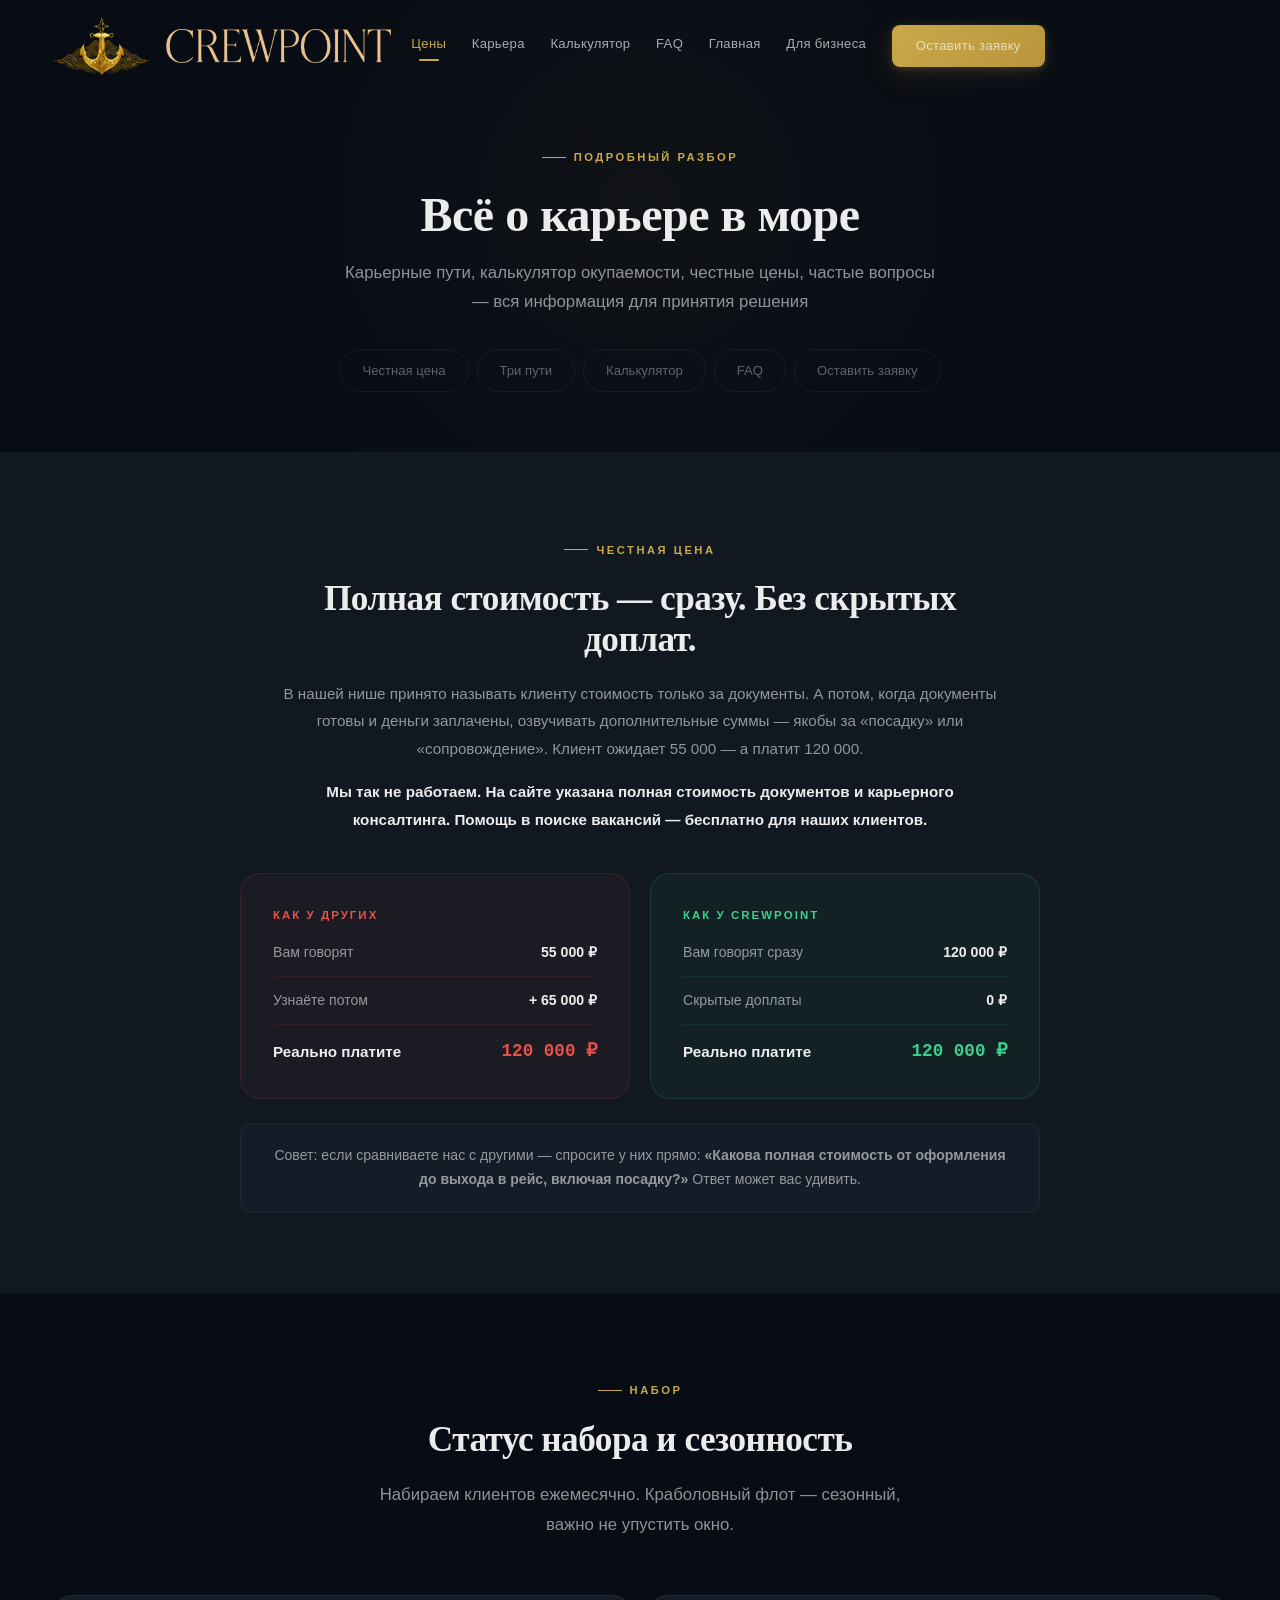
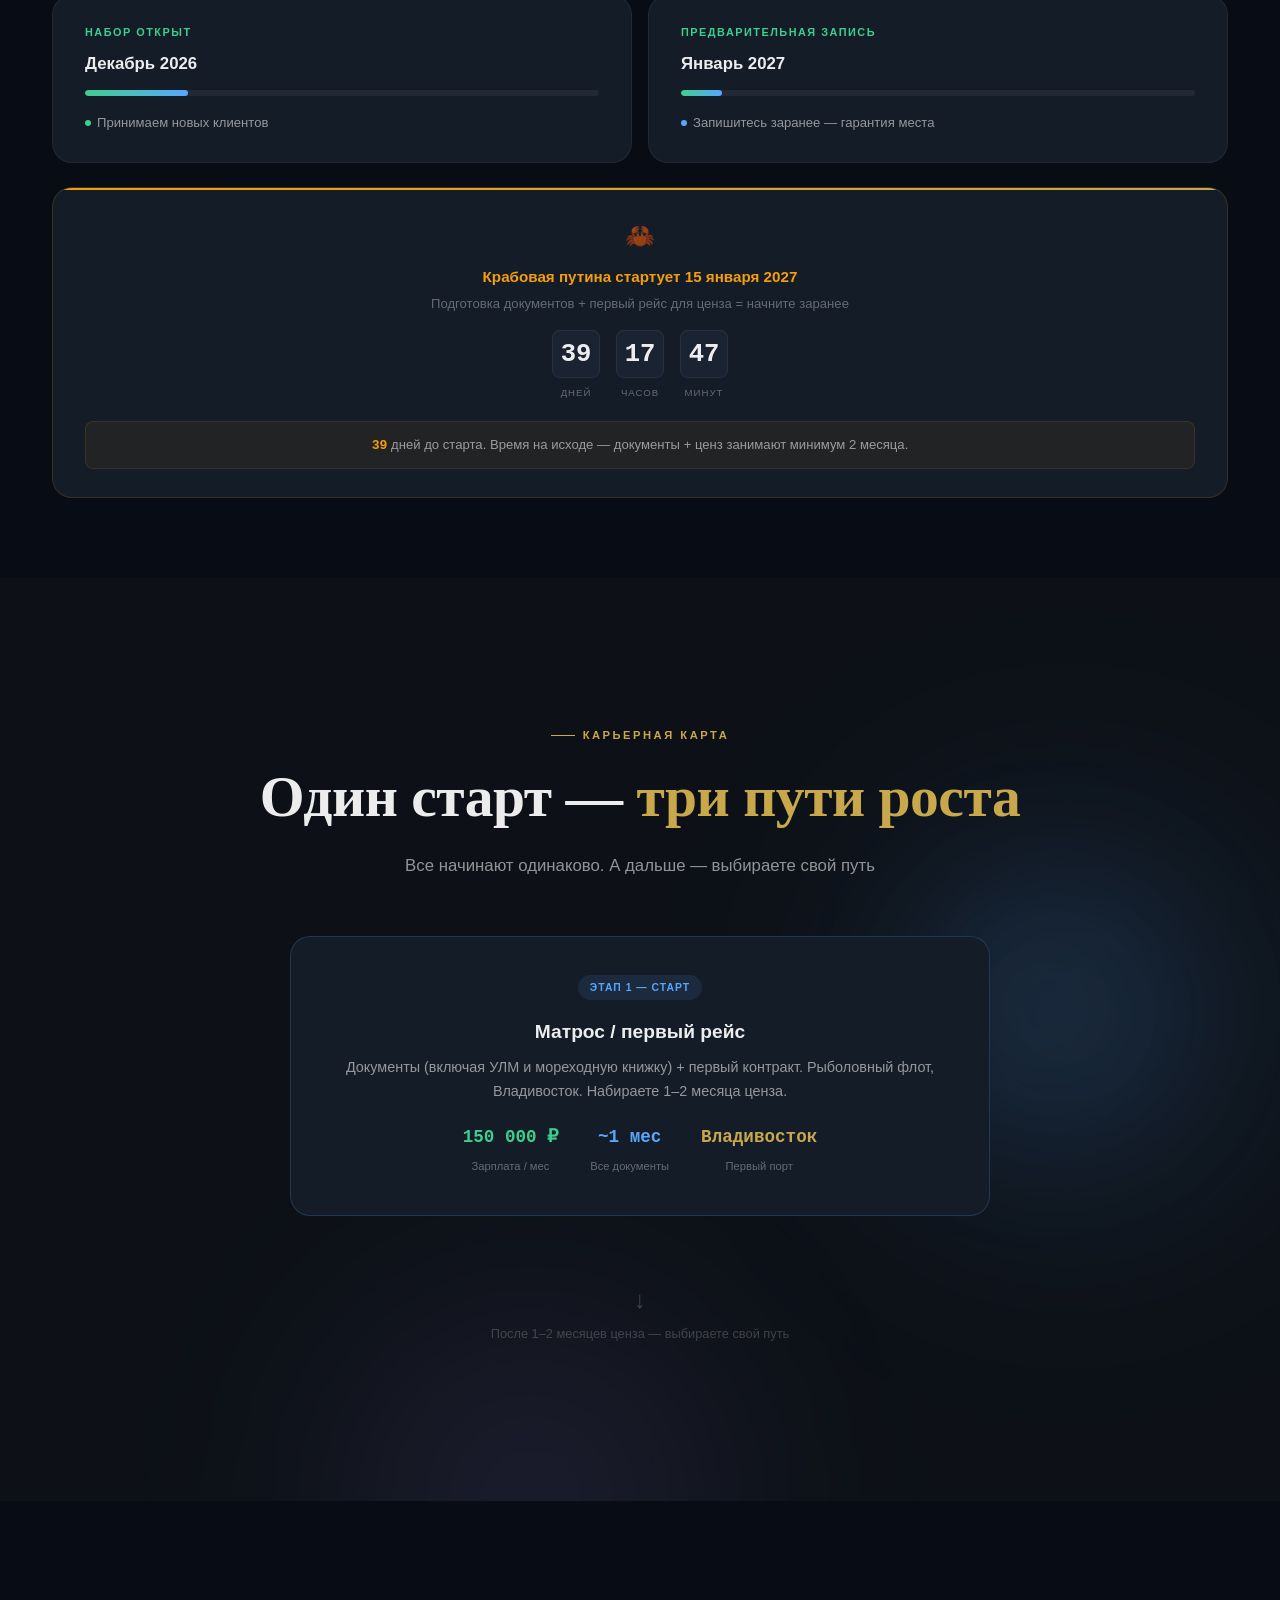
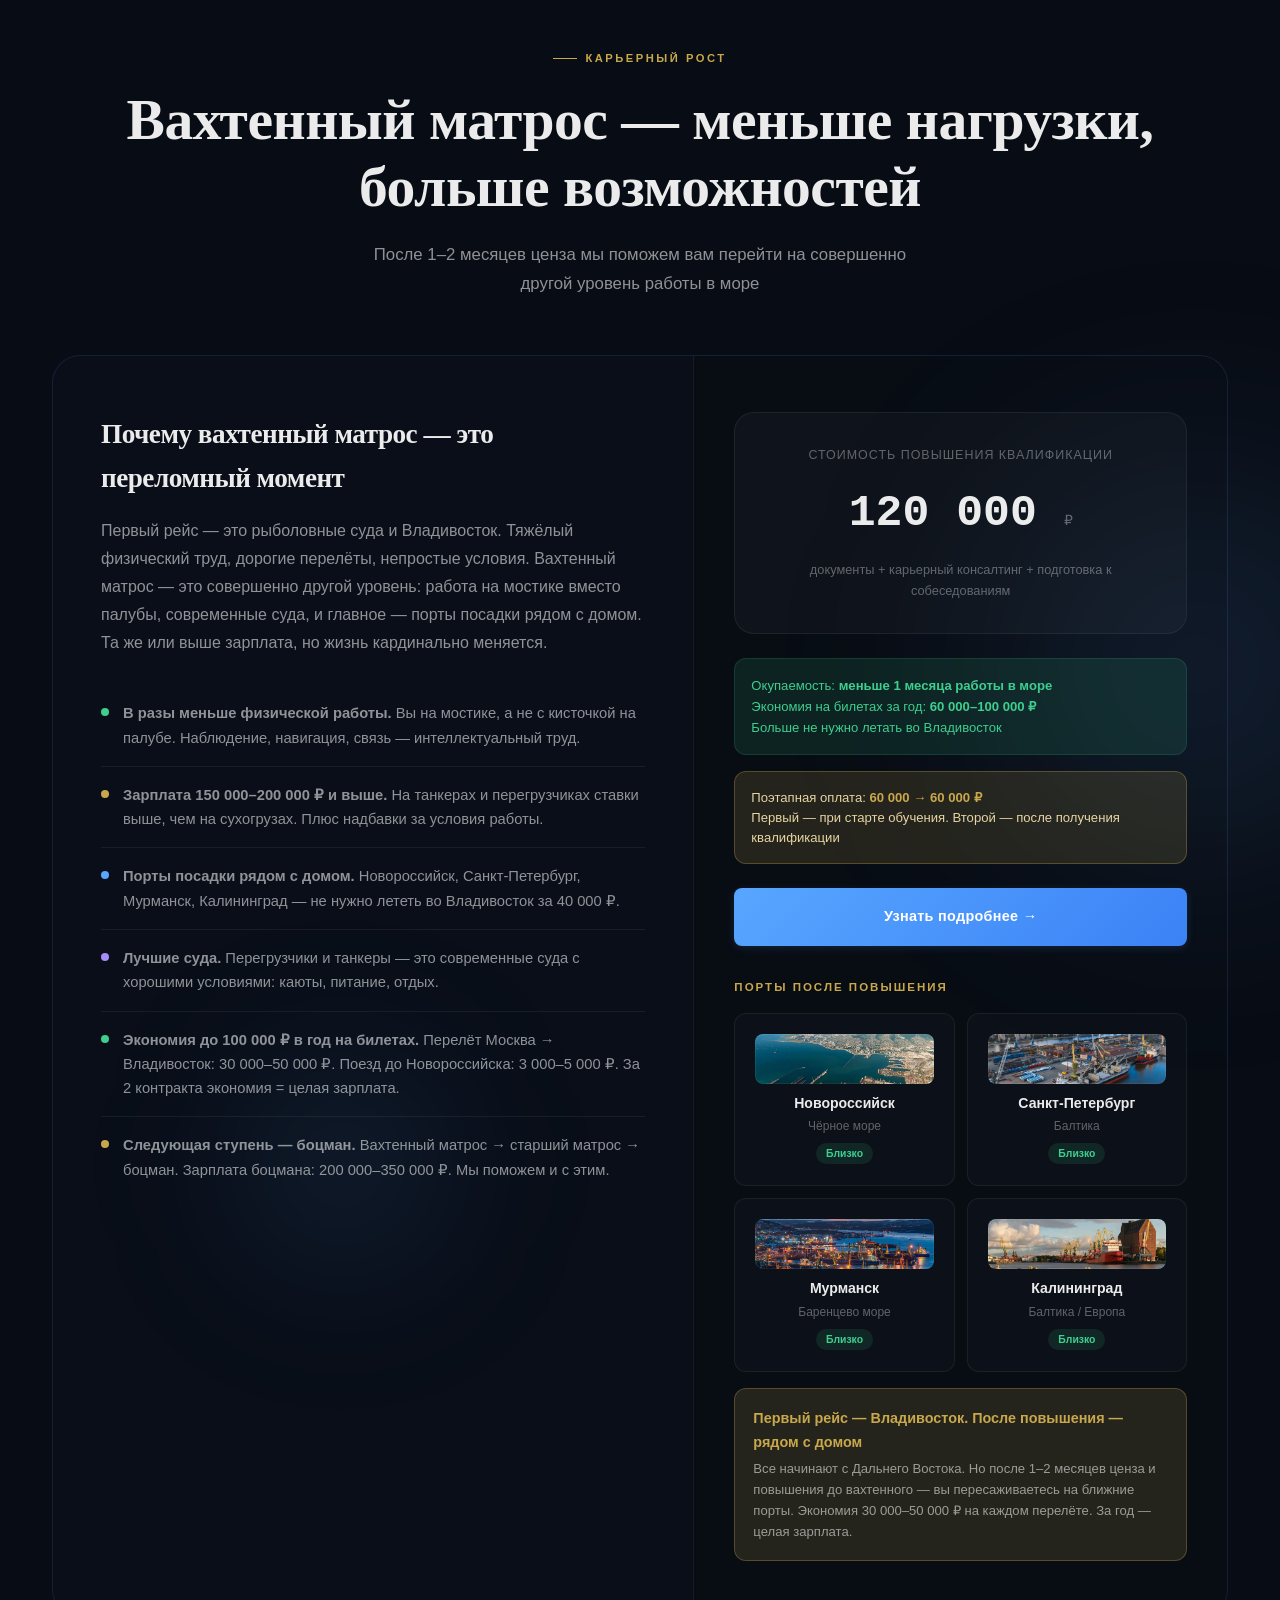
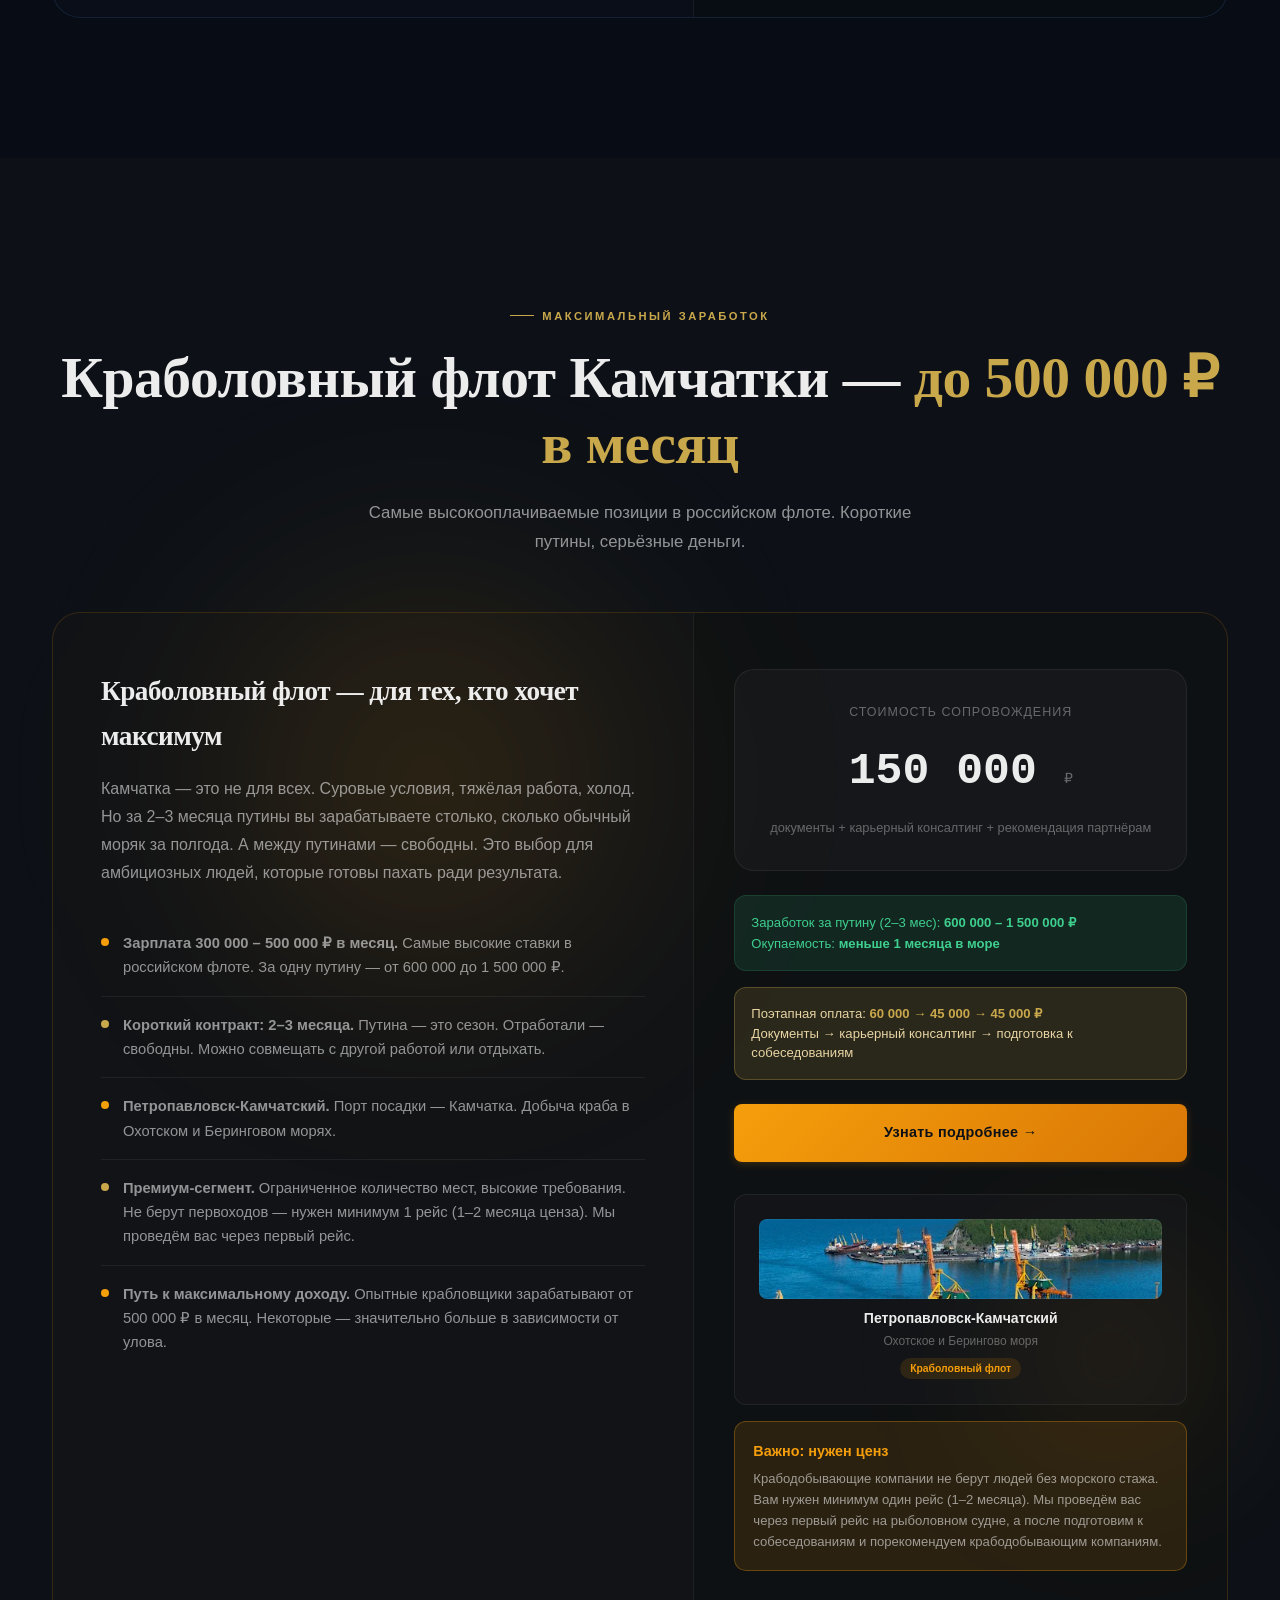
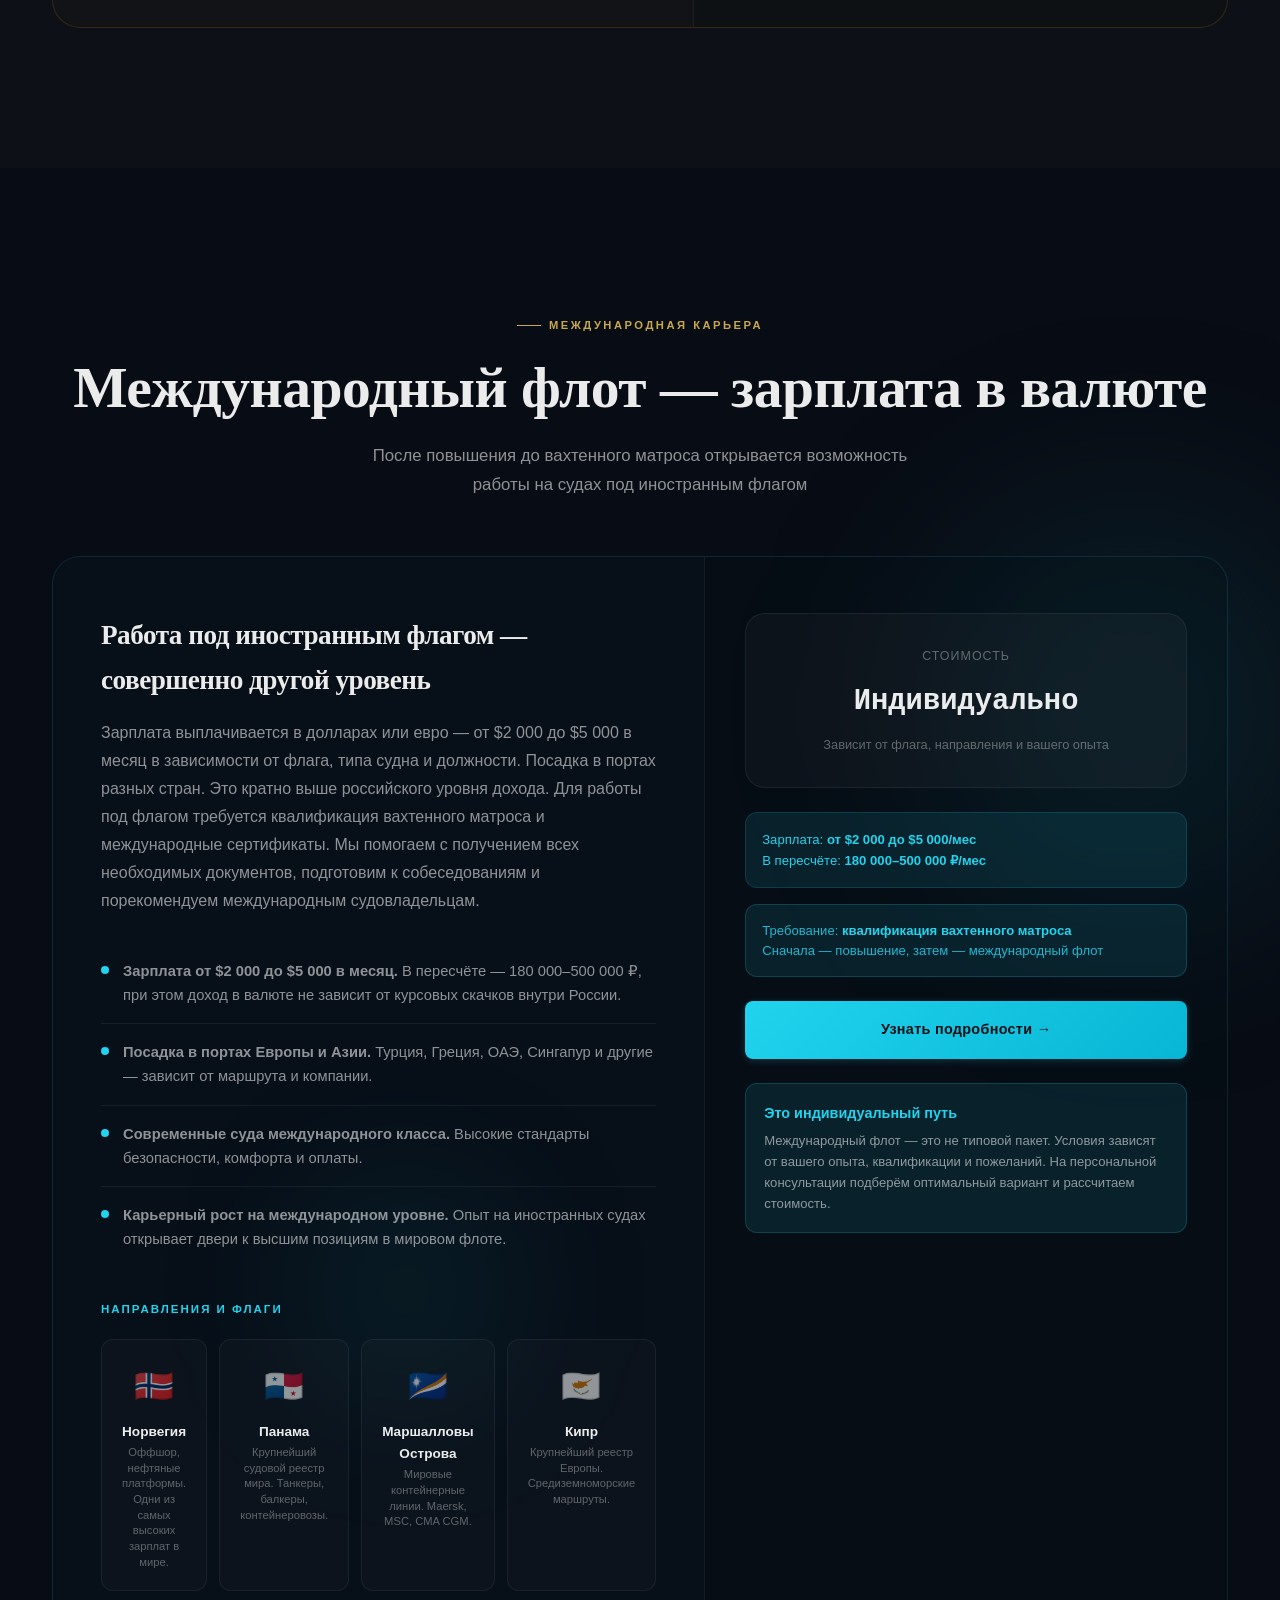
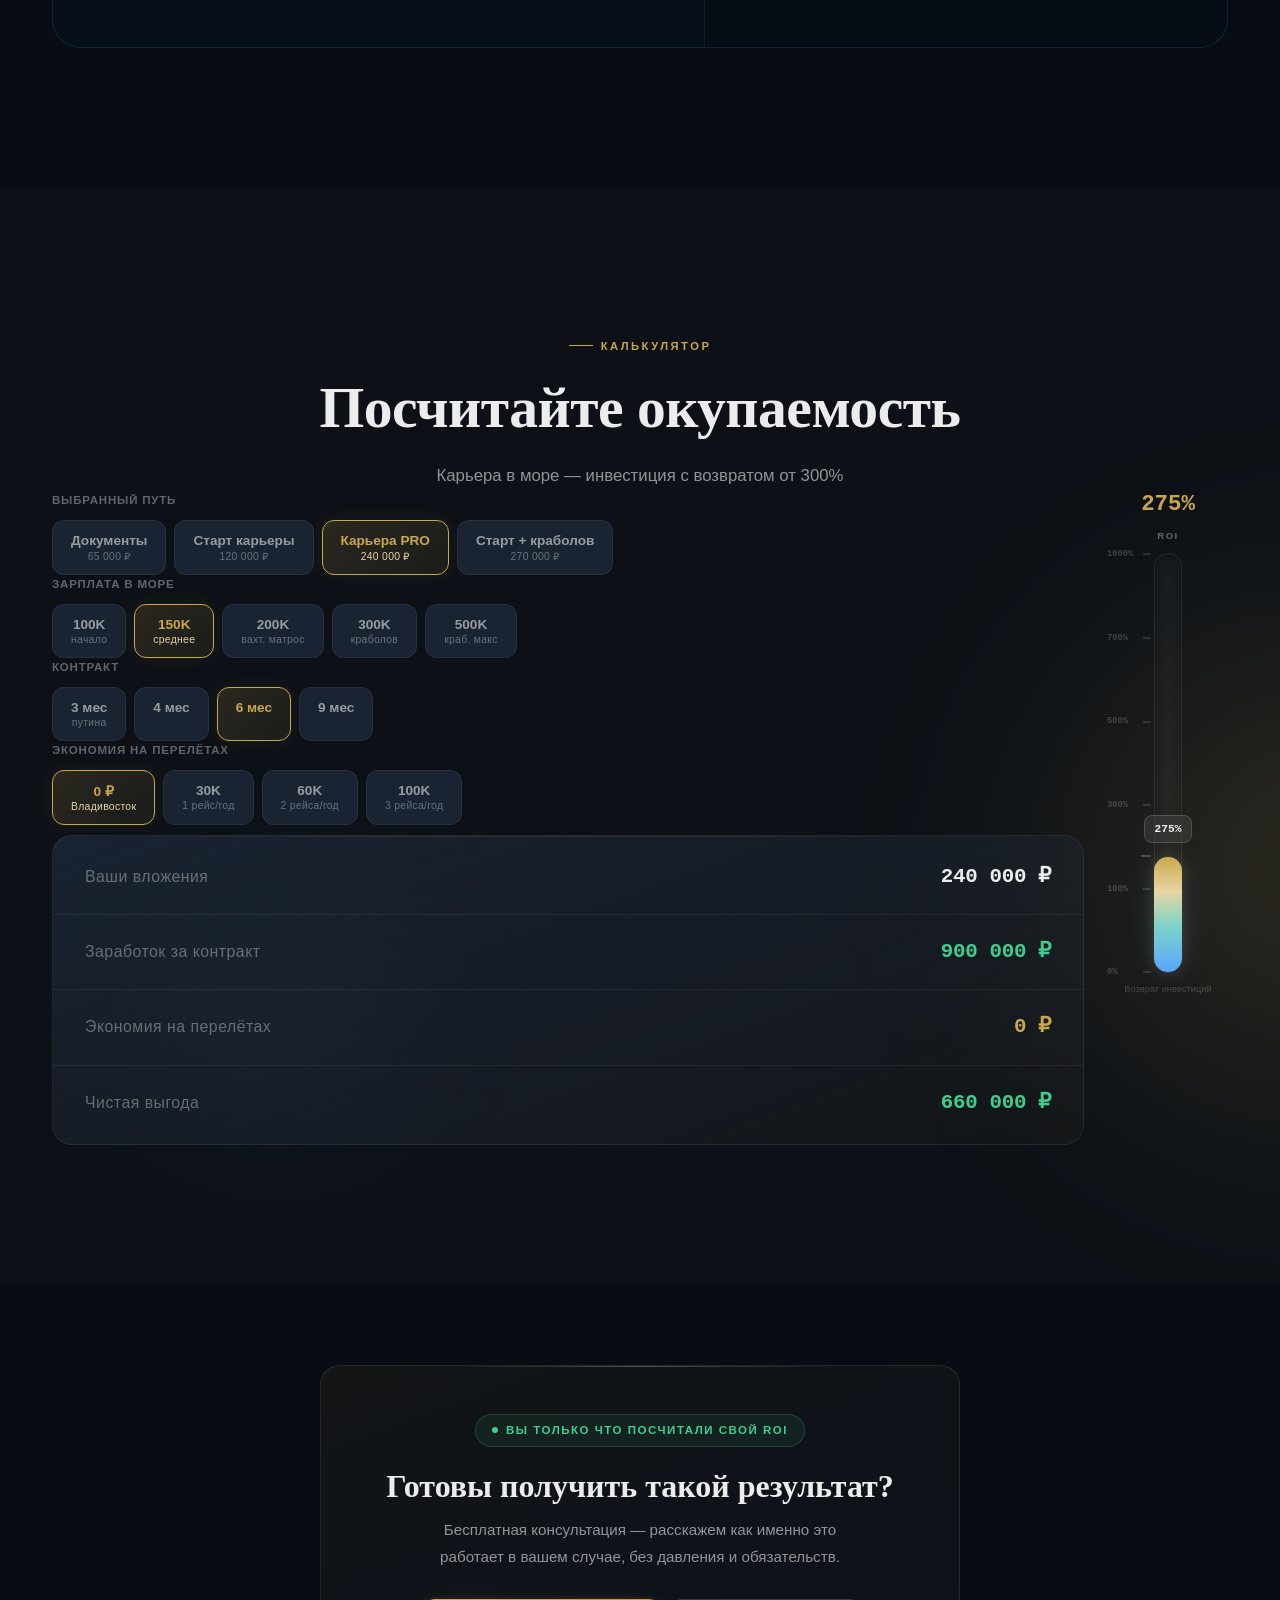
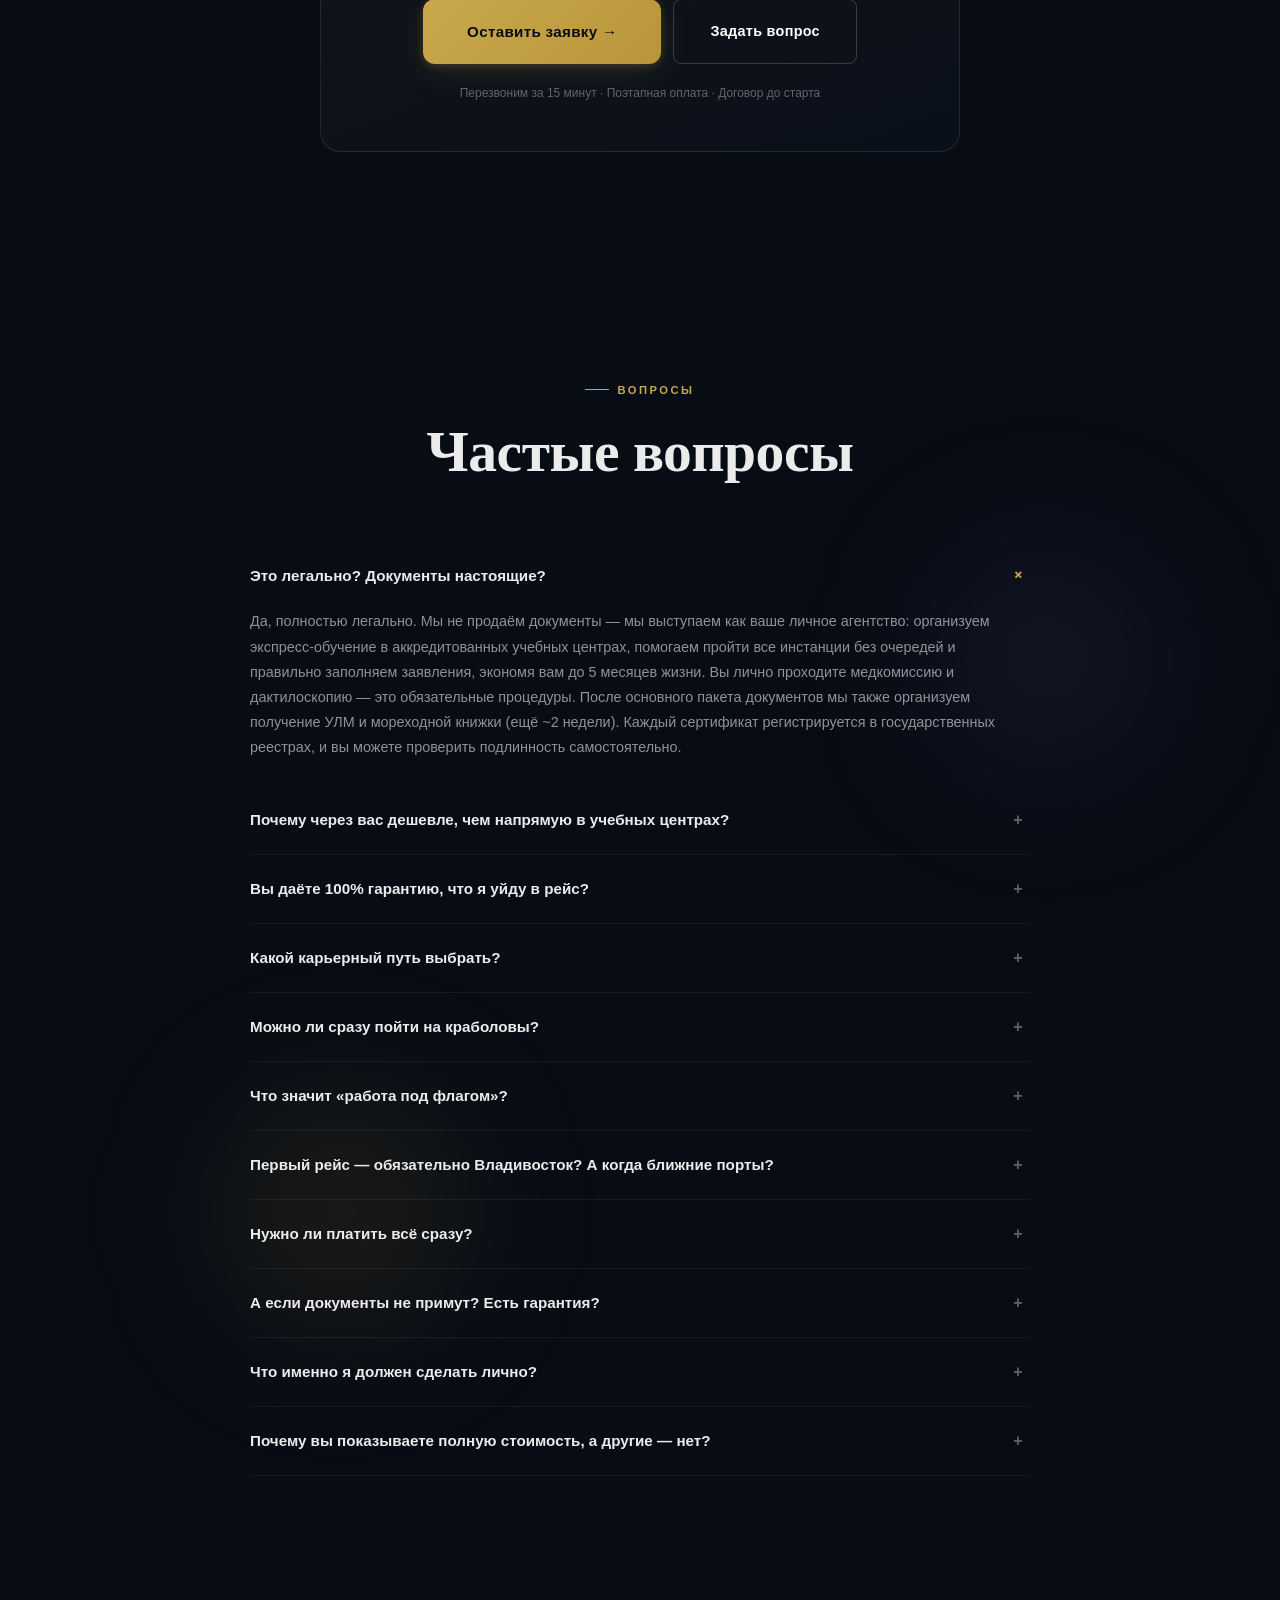
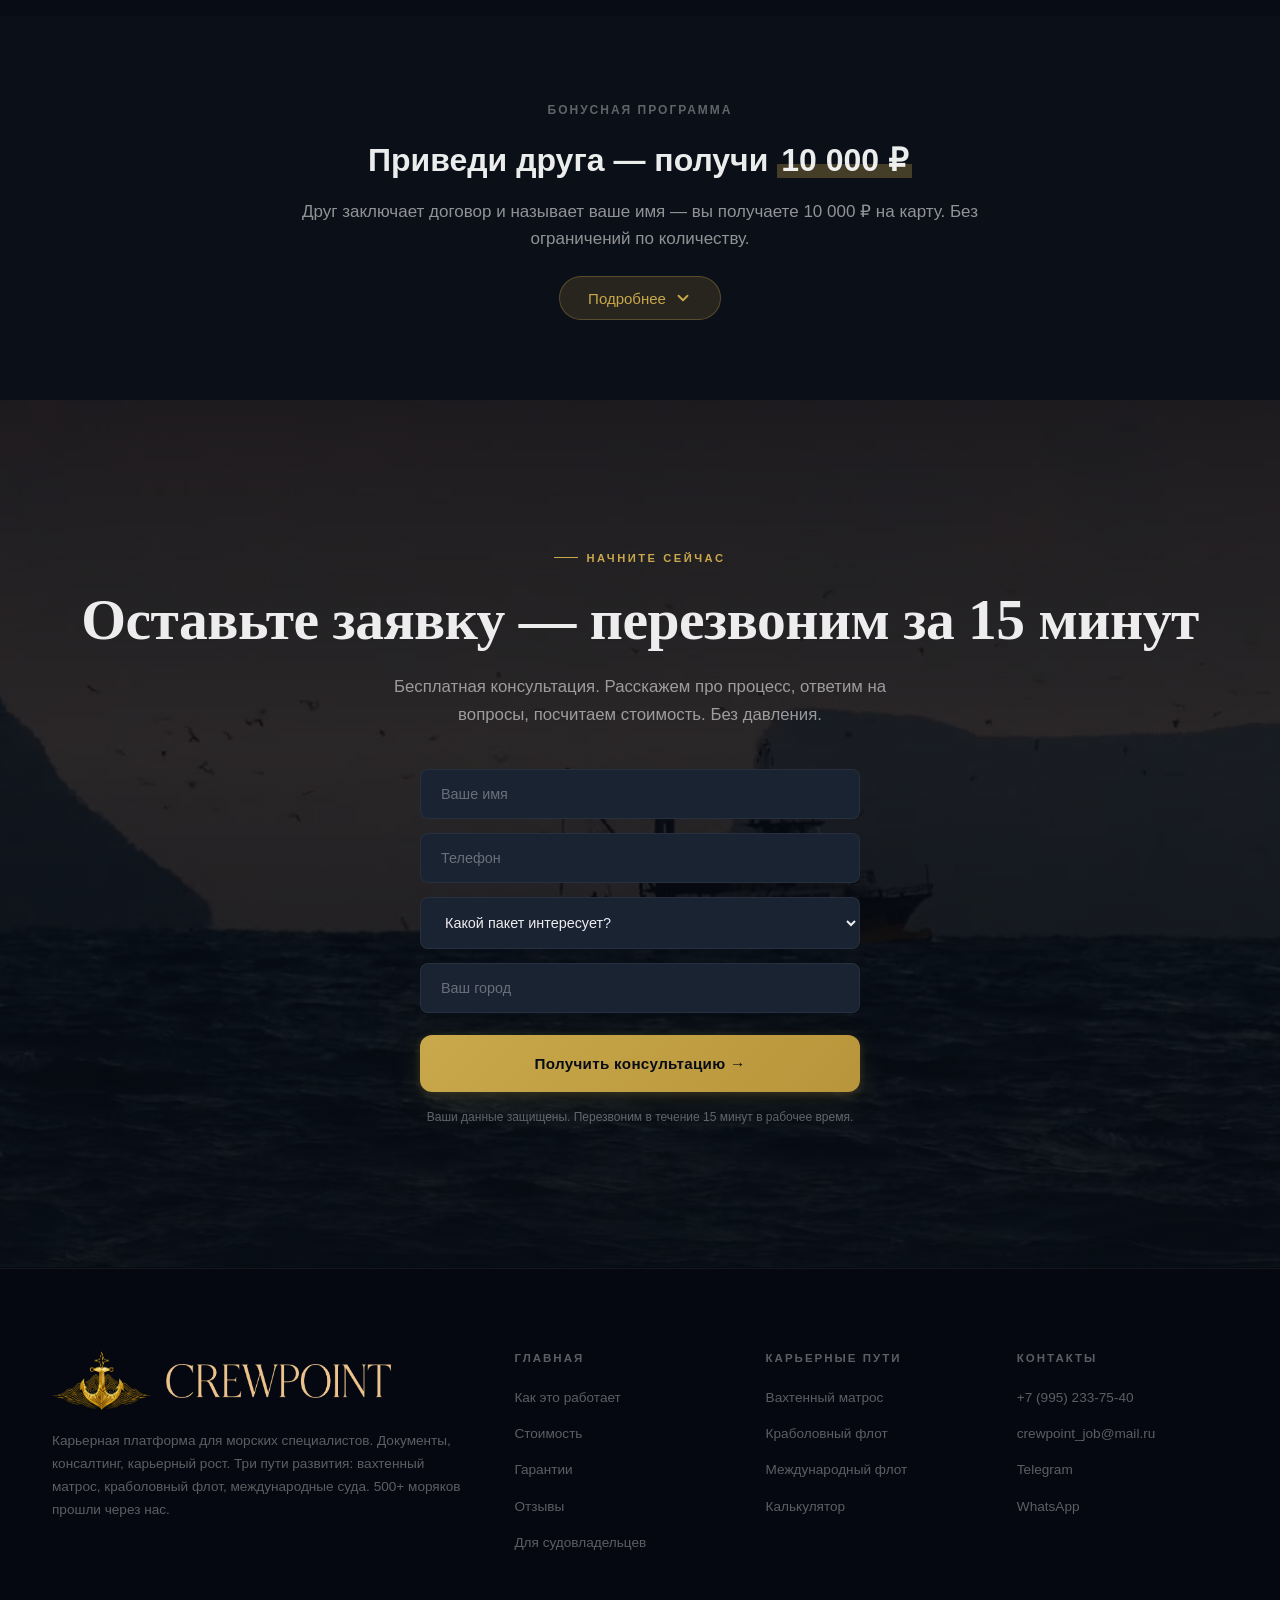
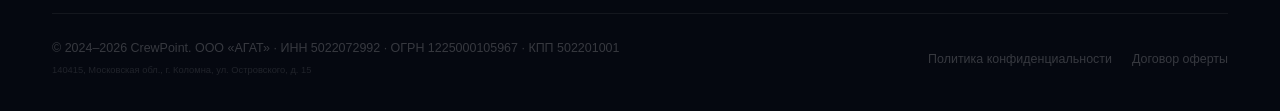
==== commit fca73e30: "Add files via upload" ====
--- a/details.html
+++ b/details.html
@@ -220,7 +220,7 @@
 <div>
 <div class="calc-grid">
 <div>
-<div class="calc-group"><label>Выбранный путь</label><div class="chip-group" id="chipPackage"><button class="chip" data-value="55000">Документы<span class="chip-sub">55 000 ₽</span></button><button class="chip" data-value="120000">Старт карьеры<span class="chip-sub">120 000 ₽</span></button><button class="chip active" data-value="240000">Карьера PRO<span class="chip-sub">240 000 ₽</span></button><button class="chip" data-value="270000">Старт + краболов<span class="chip-sub">270 000 ₽</span></button></div></div>
+<div class="calc-group"><label>Выбранный путь</label><div class="chip-group" id="chipPackage"><button class="chip" data-value="65000">Документы<span class="chip-sub">65 000 ₽</span></button><button class="chip" data-value="120000">Старт карьеры<span class="chip-sub">120 000 ₽</span></button><button class="chip active" data-value="240000">Карьера PRO<span class="chip-sub">240 000 ₽</span></button><button class="chip" data-value="270000">Старт + краболов<span class="chip-sub">270 000 ₽</span></button></div></div>
 <div class="calc-group"><label>Зарплата в море</label><div class="chip-group" id="chipSalary"><button class="chip" data-value="100000">100K<span class="chip-sub">начало</span></button><button class="chip active" data-value="150000">150K<span class="chip-sub">среднее</span></button><button class="chip" data-value="200000">200K<span class="chip-sub">вахт. матрос</span></button><button class="chip" data-value="300000">300K<span class="chip-sub">краболов</span></button><button class="chip" data-value="500000">500K<span class="chip-sub">краб. макс</span></button></div></div>
 <div class="calc-group"><label>Контракт</label><div class="chip-group" id="chipMonths"><button class="chip" data-value="3">3 мес<span class="chip-sub">путина</span></button><button class="chip" data-value="4">4 мес</button><button class="chip active" data-value="6">6 мес</button><button class="chip" data-value="9">9 мес</button></div></div>
 <div class="calc-group" id="flightsGroup"><label>Экономия на перелётах</label><div class="chip-group" id="chipFlights"><button class="chip active" data-value="0">0 ₽<span class="chip-sub">Владивосток</span></button><button class="chip" data-value="30000">30K<span class="chip-sub">1 рейс/год</span></button><button class="chip" data-value="60000">60K<span class="chip-sub">2 рейса/год</span></button><button class="chip" data-value="100000">100K<span class="chip-sub">3 рейса/год</span></button></div><div class="flight-warning" id="flightWarning"></div></div>
@@ -337,7 +337,7 @@
 </div>
 <div class="form-group"><input type="text" id="formName" placeholder="Ваше имя" aria-label="Ваше имя" required></div>
 <div class="form-group"><input type="tel" id="formPhone" placeholder="Телефон" aria-label="Телефон" required></div>
-<div class="form-group"><select id="formPackage"><option value="" disabled selected>Какой пакет интересует?</option><option value="docs">Сопровождение (Документы) — 55 000 ₽</option><option value="start">Старт карьеры — 120 000 ₽</option><option value="pro">Карьера PRO — 240 000 ₽</option><option value="upgrade">Повышение до вахтенного матроса — 120 000 ₽</option><option value="crab">Краболовный флот — Камчатка — 150 000 ₽</option><option value="global">Международный флот (под флагом)</option><option value="unsure">Пока не определился</option></select></div>
+<div class="form-group"><select id="formPackage"><option value="" disabled selected>Какой пакет интересует?</option><option value="docs">Сопровождение (Документы) — 65 000 ₽</option><option value="start">Старт карьеры — 120 000 ₽</option><option value="pro">Карьера PRO — 240 000 ₽</option><option value="upgrade">Повышение до вахтенного матроса — 120 000 ₽</option><option value="crab">Краболовный флот — Камчатка — 150 000 ₽</option><option value="global">Международный флот (под флагом)</option><option value="unsure">Пока не определился</option></select></div>
 <div class="form-group"><input type="text" id="formCity" placeholder="Ваш город"></div>
 <button type="button" class="btn btn--gold btn--lg form-submit" id="formSubmitBtn">Получить консультацию &rarr;</button>
 <p class="form-note">Ваши данные защищены. Перезвоним в течение 15 минут в рабочее время.</p>
@@ -366,7 +366,7 @@
 <div class="footer-bottom"><div>
   &copy; 2024–2026 CrewPoint. ООО «АГАТ» · ИНН&nbsp;5022072992 · ОГРН&nbsp;1225000105967 · КПП&nbsp;502201001<br>
   <span style="font-size:.75em;opacity:.55">140415, Московская обл., г. Коломна, ул. Островского, д. 15</span>
-</div><div class="footer-legal"><a href="#">Политика конфиденциальности</a><a href="#">Договор оферты</a></div></div>
+</div><div class="footer-legal"><a href="privacy.html">Политика конфиденциальности</a><a href="offer.pdf">Договор оферты</a></div></div>
 </div>
 </footer>
 
@@ -389,7 +389,7 @@
 <div class="sheet-messengers">
 <a href="https://wa.me/79952337540?text=%D0%97%D0%B4%D1%80%D0%B0%D0%B2%D1%81%D1%82%D0%B2%D1%83%D0%B9%D1%82%D0%B5!%20%D0%98%D0%BD%D1%82%D0%B5%D1%80%D0%B5%D1%81%D1%83%D0%B5%D1%82%20%D0%BA%D0%B0%D1%80%D1%8C%D0%B5%D1%80%D0%B0%20%D0%B2%20%D0%BC%D0%BE%D1%80%D0%B5." target="_blank" rel="noopener noreferrer" class="sheet-msg-card"><div class="sheet-msg-icon sheet-msg-icon--wa"><svg viewBox="0 0 24 24"><path d="M17.472 14.382c-.297-.149-1.758-.867-2.03-.967-.273-.099-.471-.148-.67.15-.197.297-.767.966-.94 1.164-.173.199-.347.223-.644.075-.297-.15-1.255-.463-2.39-1.475-.883-.788-1.48-1.761-1.653-2.059-.173-.297-.018-.458.13-.606.134-.133.298-.347.446-.52.149-.174.198-.298.298-.497.099-.198.05-.371-.025-.52-.075-.149-.669-1.612-.916-2.207-.242-.579-.487-.5-.669-.51-.173-.008-.371-.01-.57-.01-.198 0-.52.074-.792.372-.272.297-1.04 1.016-1.04 2.479 0 1.462 1.065 2.875 1.213 3.074.149.198 2.096 3.2 5.077 4.487.709.306 1.262.489 1.694.625.712.227 1.36.195 1.871.118.571-.085 1.758-.719 2.006-1.413.248-.694.248-1.289.173-1.413-.074-.124-.272-.198-.57-.347m-5.421 7.403h-.004a9.87 9.87 0 01-5.031-1.378l-.361-.214-3.741.982.998-3.648-.235-.374a9.86 9.86 0 01-1.51-5.26c.001-5.45 4.436-9.884 9.888-9.884 2.64 0 5.122 1.03 6.988 2.898a9.825 9.825 0 012.893 6.994c-.003 5.45-4.437 9.884-9.885 9.884m8.413-18.297A11.815 11.815 0 0012.05 0C5.495 0 .16 5.335.157 11.892c0 2.096.547 4.142 1.588 5.945L.057 24l6.305-1.654a11.882 11.882 0 005.683 1.448h.005c6.554 0 11.89-5.335 11.893-11.893a11.821 11.821 0 00-3.48-8.413z"/></svg></div><div><div class="sheet-msg-name">WhatsApp</div><div class="sheet-msg-sub">Ответим за 5 минут</div></div></a>
 <a href="https://t.me/crewpoint" target="_blank" rel="noopener noreferrer" class="sheet-msg-card"><div class="sheet-msg-icon sheet-msg-icon--tg"><svg viewBox="0 0 24 24"><path d="M11.944 0A12 12 0 000 12a12 12 0 0012 12 12 12 0 0012-12A12 12 0 0012 0a12 12 0 00-.056 0zm4.962 7.224c.1-.002.321.023.465.14a.506.506 0 01.171.325c.016.093.036.306.02.472-.18 1.898-.962 6.502-1.36 8.627-.168.9-.499 1.201-.82 1.23-.696.065-1.225-.46-1.9-.902-1.056-.693-1.653-1.124-2.678-1.8-1.185-.78-.417-1.21.258-1.91.177-.184 3.247-2.977 3.307-3.23.007-.032.014-.15-.056-.212s-.174-.041-.249-.024c-.106.024-1.793 1.14-5.061 3.345-.479.33-.913.49-1.302.48-.428-.008-1.252-.241-1.865-.44-.752-.245-1.349-.374-1.297-.789.027-.216.325-.437.893-.663 3.498-1.524 5.83-2.529 6.998-3.014 3.332-1.386 4.025-1.627 4.476-1.635z"/></svg></div><div><div class="sheet-msg-name">Telegram</div><div class="sheet-msg-sub">Удобно и быстро</div></div></a>
-<a href="https://max.ru/u/f9LHodD0cOKULB_BqpAoV2pXFiXjt_VEQ90fdsavg1jRHs-5-CReeD_V-4c" target="_blank" rel="noopener noreferrer" class="sheet-msg-card"><div class="sheet-msg-icon sheet-msg-icon--max"><img src="assets/images/max-logo.svg " alt="Max" width="22" height="22"></div><div><div class="sheet-msg-name">Max</div><div class="sheet-msg-sub">Российский мессенджер</div></div></a>
+<a href="https://max.ru/u/f9LHodD0cOKULB_BqpAoV2pXFiXjt_VEQ90fdsavg1jRHs-5-CReeD_V-4c" target="_blank" rel="noopener noreferrer" class="sheet-msg-card"><div class="sheet-msg-icon sheet-msg-icon--max"><img src="assets/images/max-logo.svg "alt="Max" width="22" height="22"></div><div><div class="sheet-msg-name">Max</div><div class="sheet-msg-sub">Российский мессенджер</div></div></a>
 </div>
 <div class="sheet-util">
 <button class="sheet-util-btn sheet-util-phone" data-copy="+79952337540" data-toast="Телефон скопирован" title="Скопировать телефон"><div class="sheet-util-icon"><svg viewBox="0 0 24 24" stroke-width="2" stroke-linecap="round" stroke-linejoin="round"><path d="M22 16.92v3a2 2 0 01-2.18 2 19.79 19.79 0 01-8.63-3.07 19.5 19.5 0 01-6-6 19.79 19.79 0 01-3.07-8.67A2 2 0 014.11 2h3a2 2 0 012 1.72c.127.96.361 1.903.7 2.81a2 2 0 01-.45 2.11L8.09 9.91a16 16 0 006 6l1.27-1.27a2 2 0 012.11-.45c.907.339 1.85.573 2.81.7A2 2 0 0122 16.92z"/></svg></div></button>
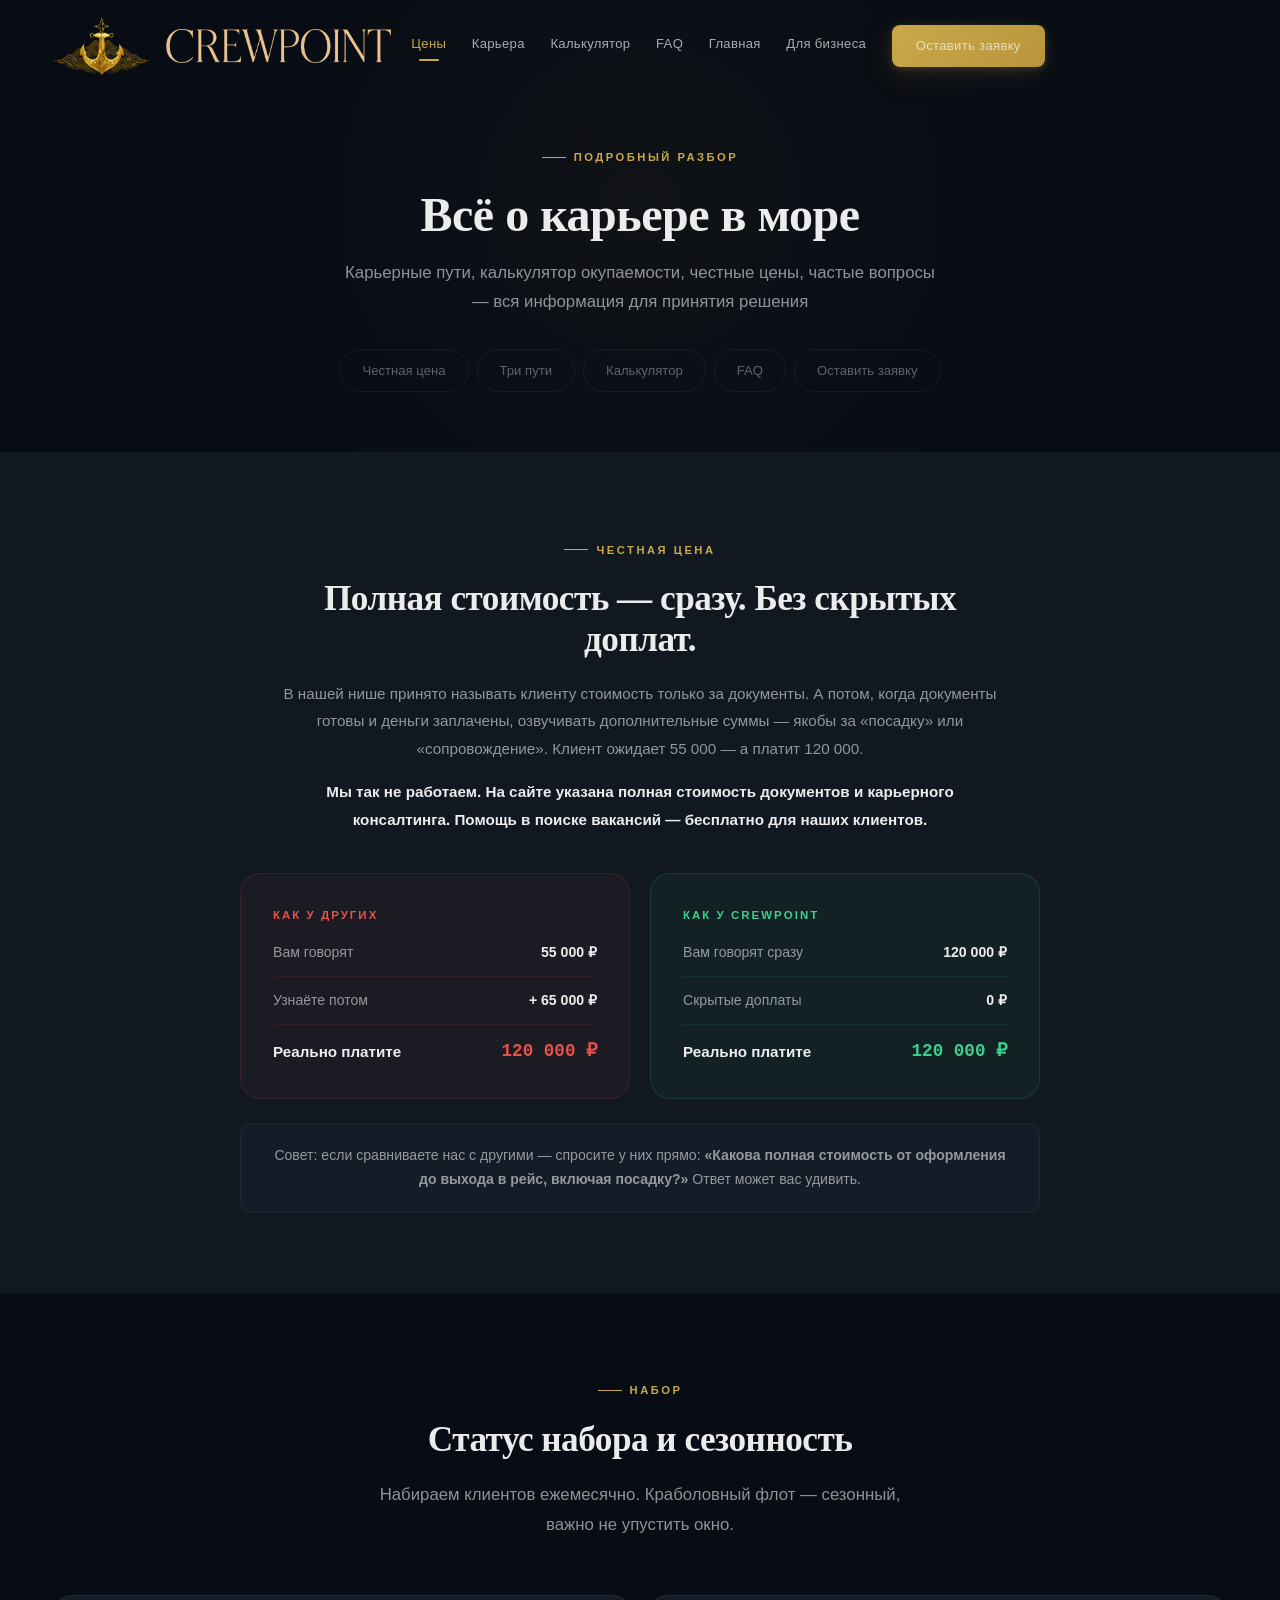
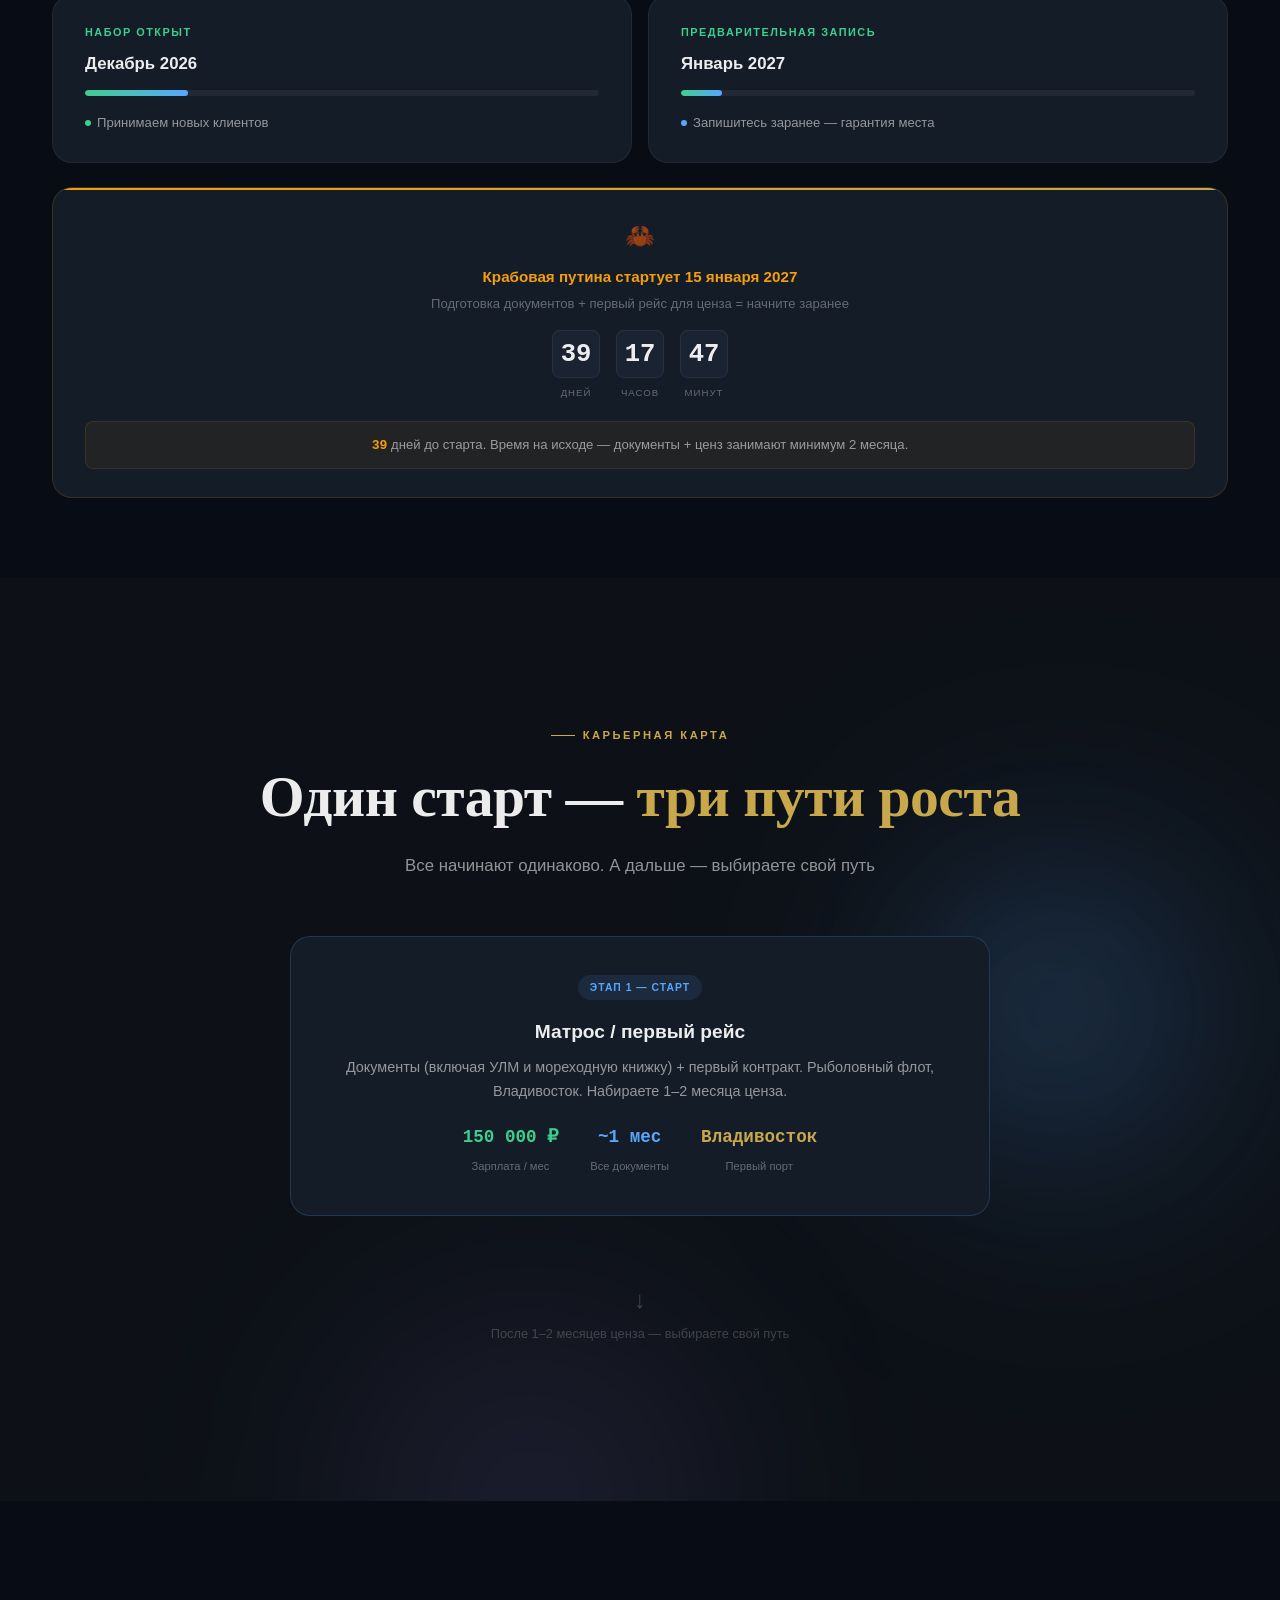
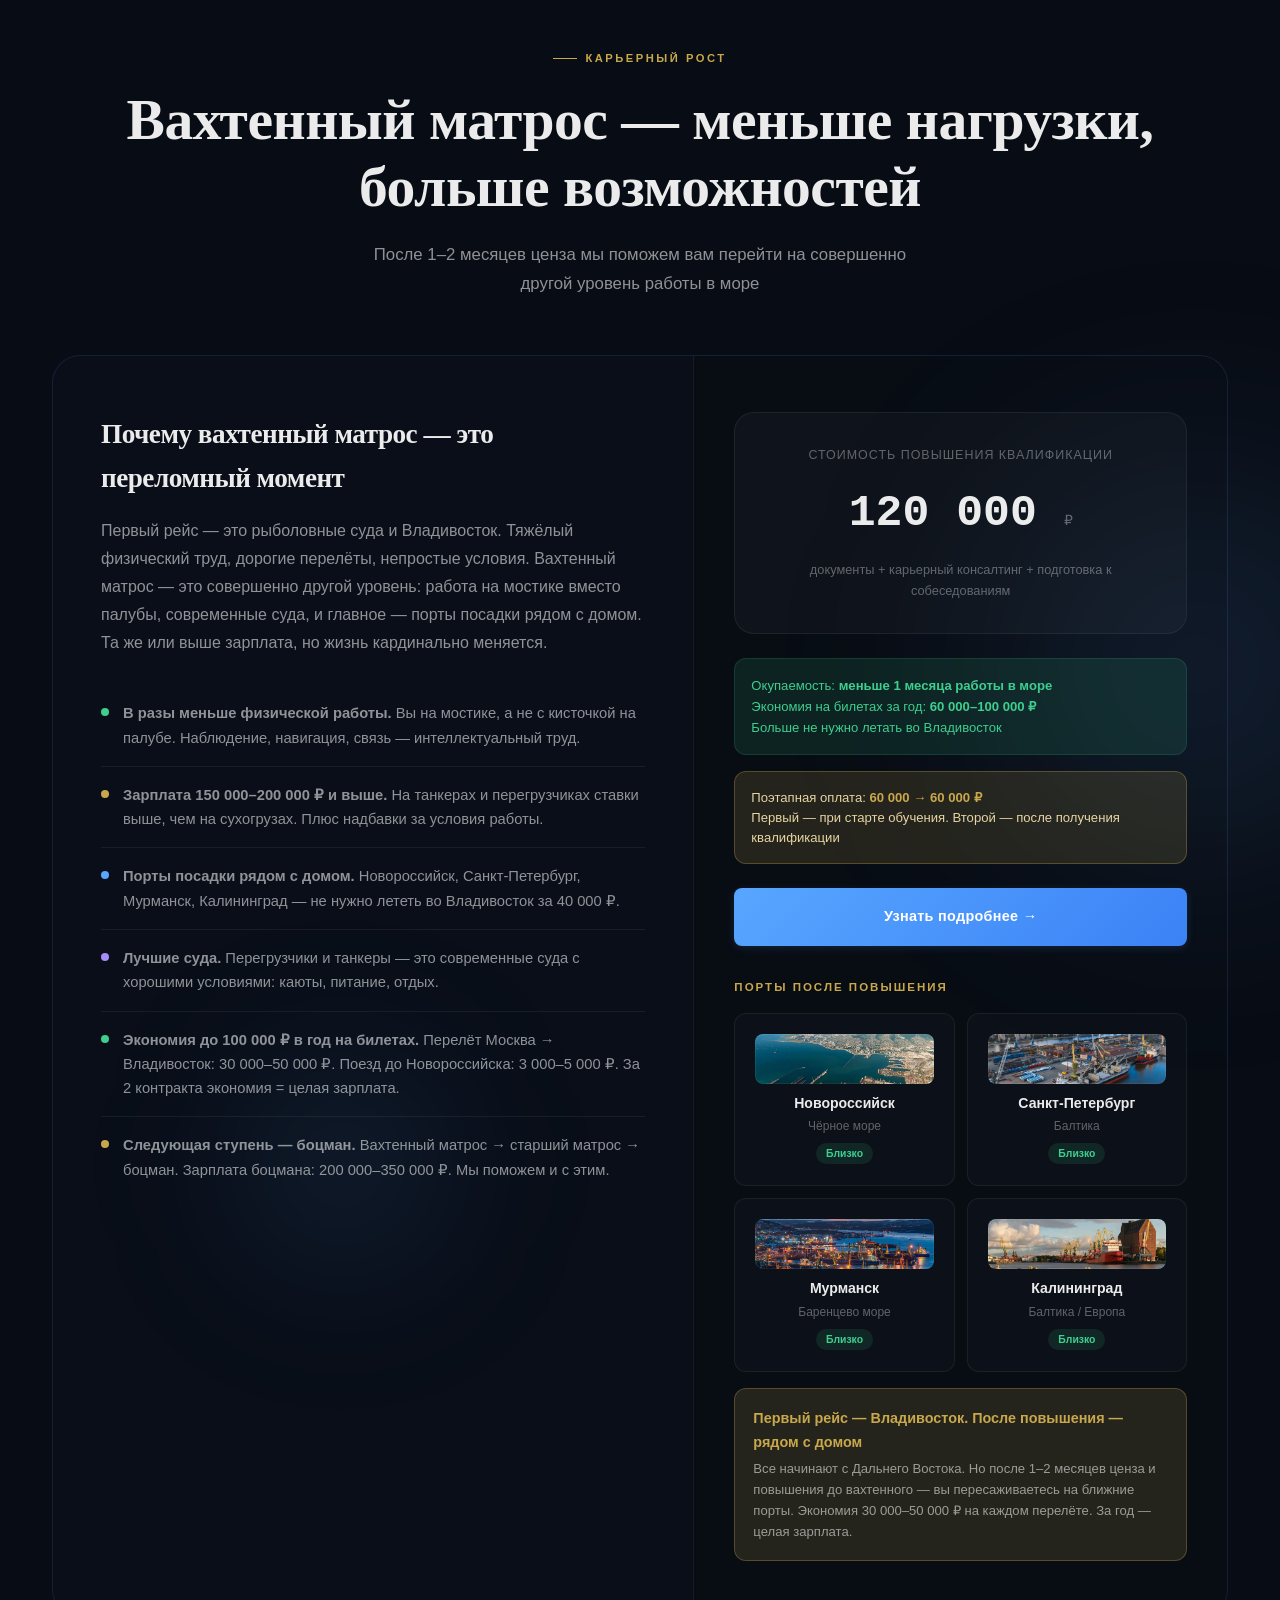
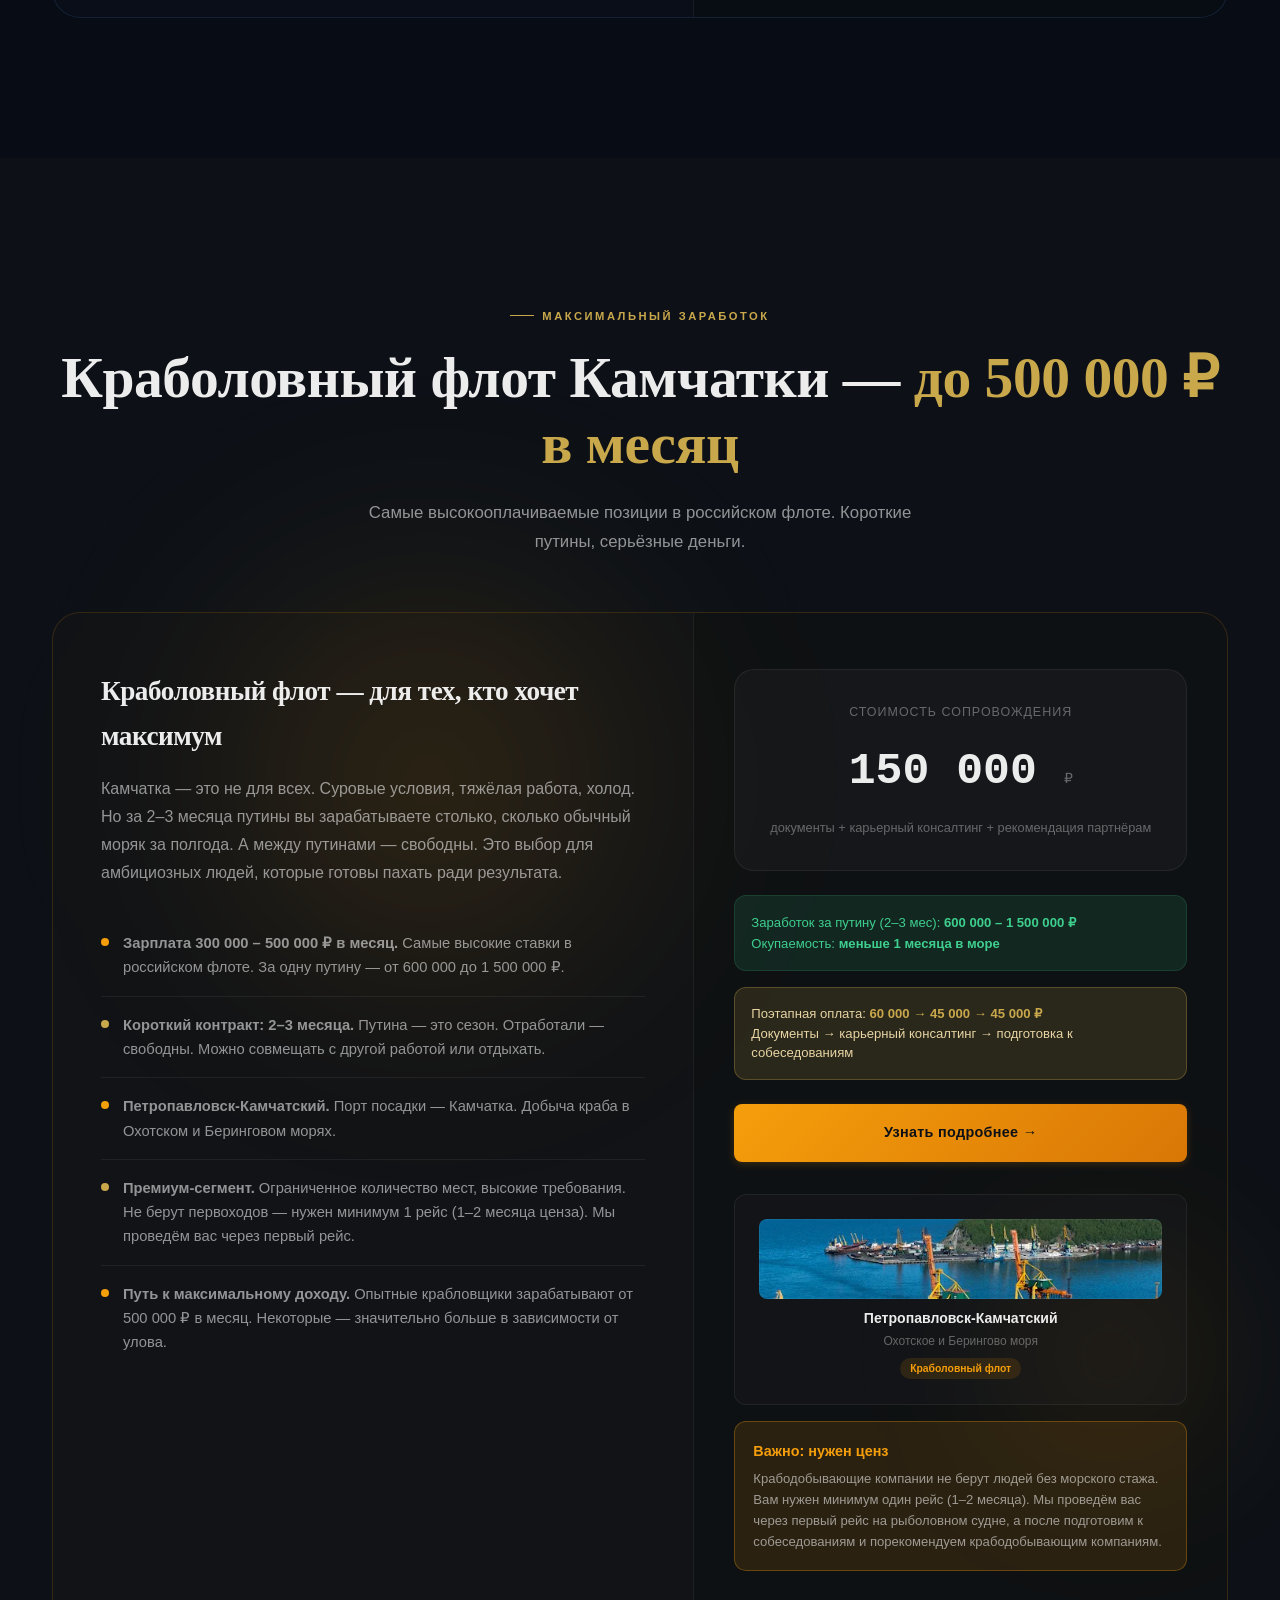
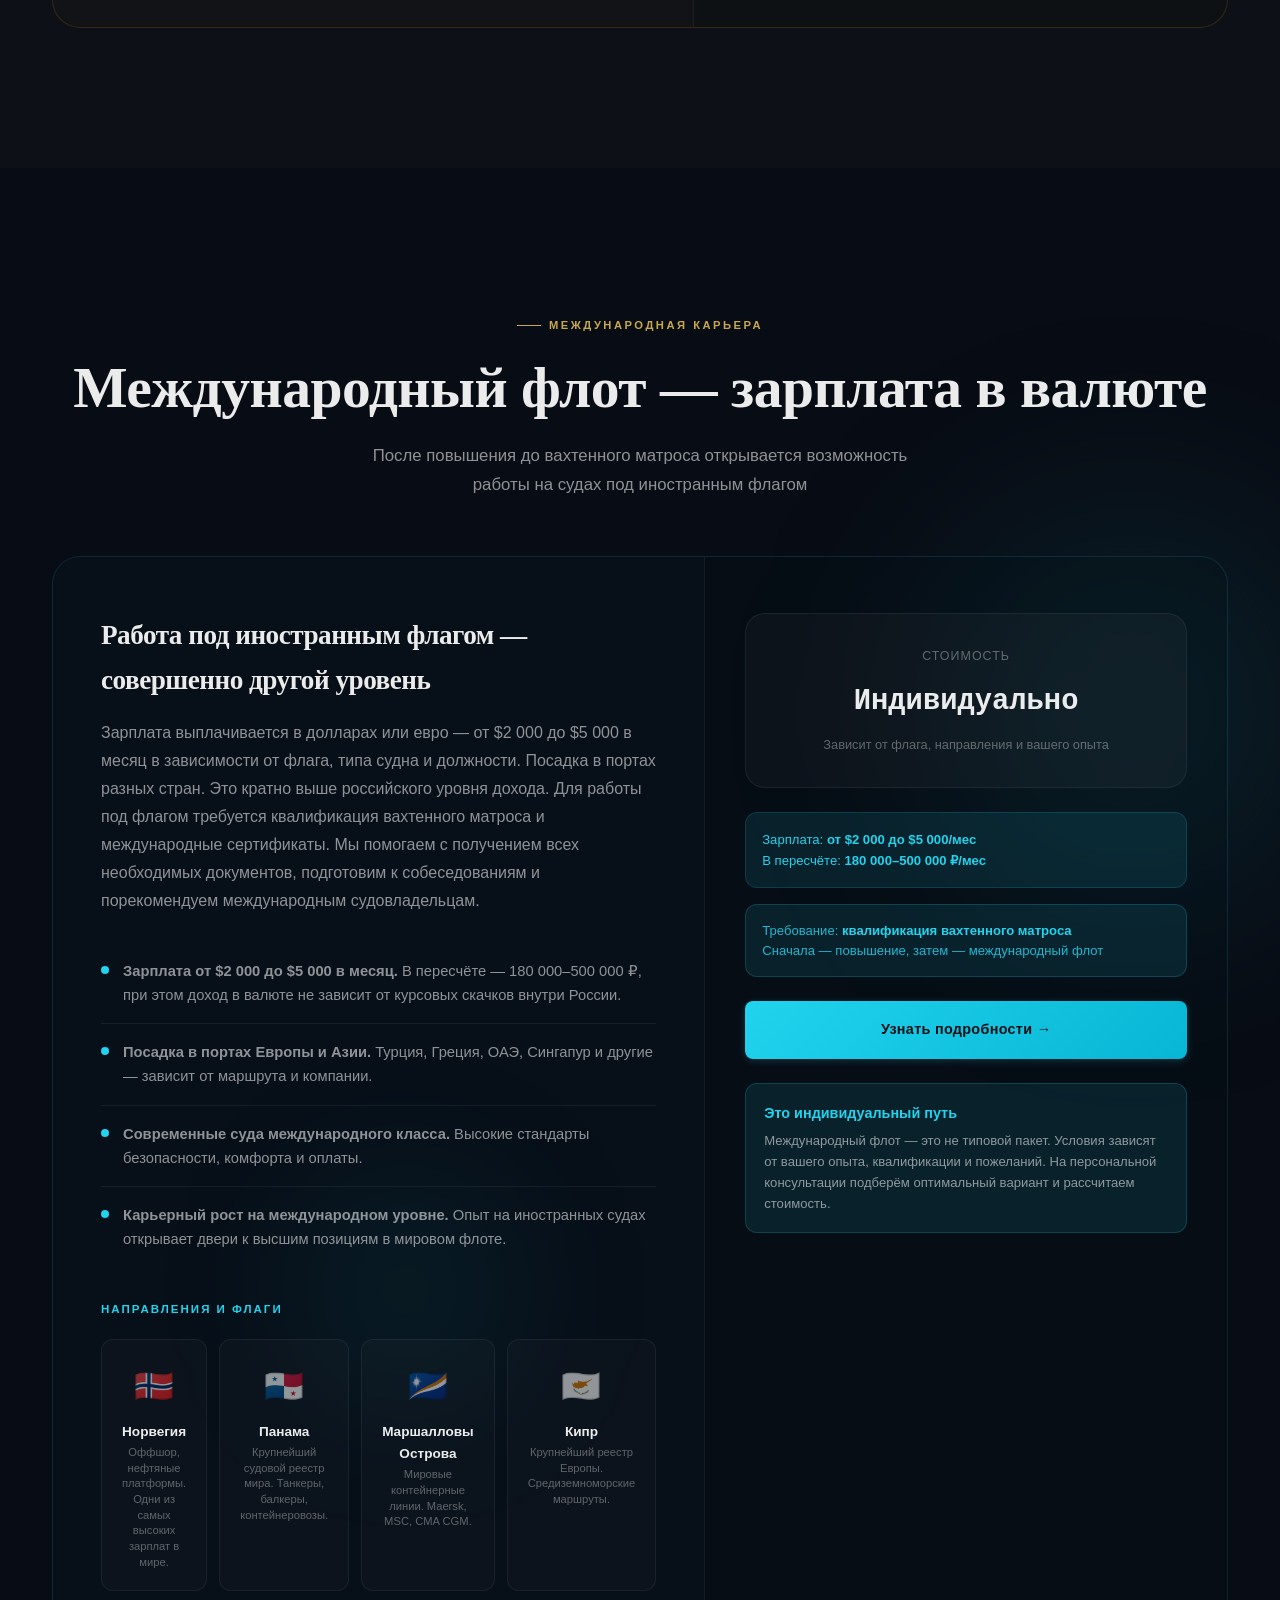
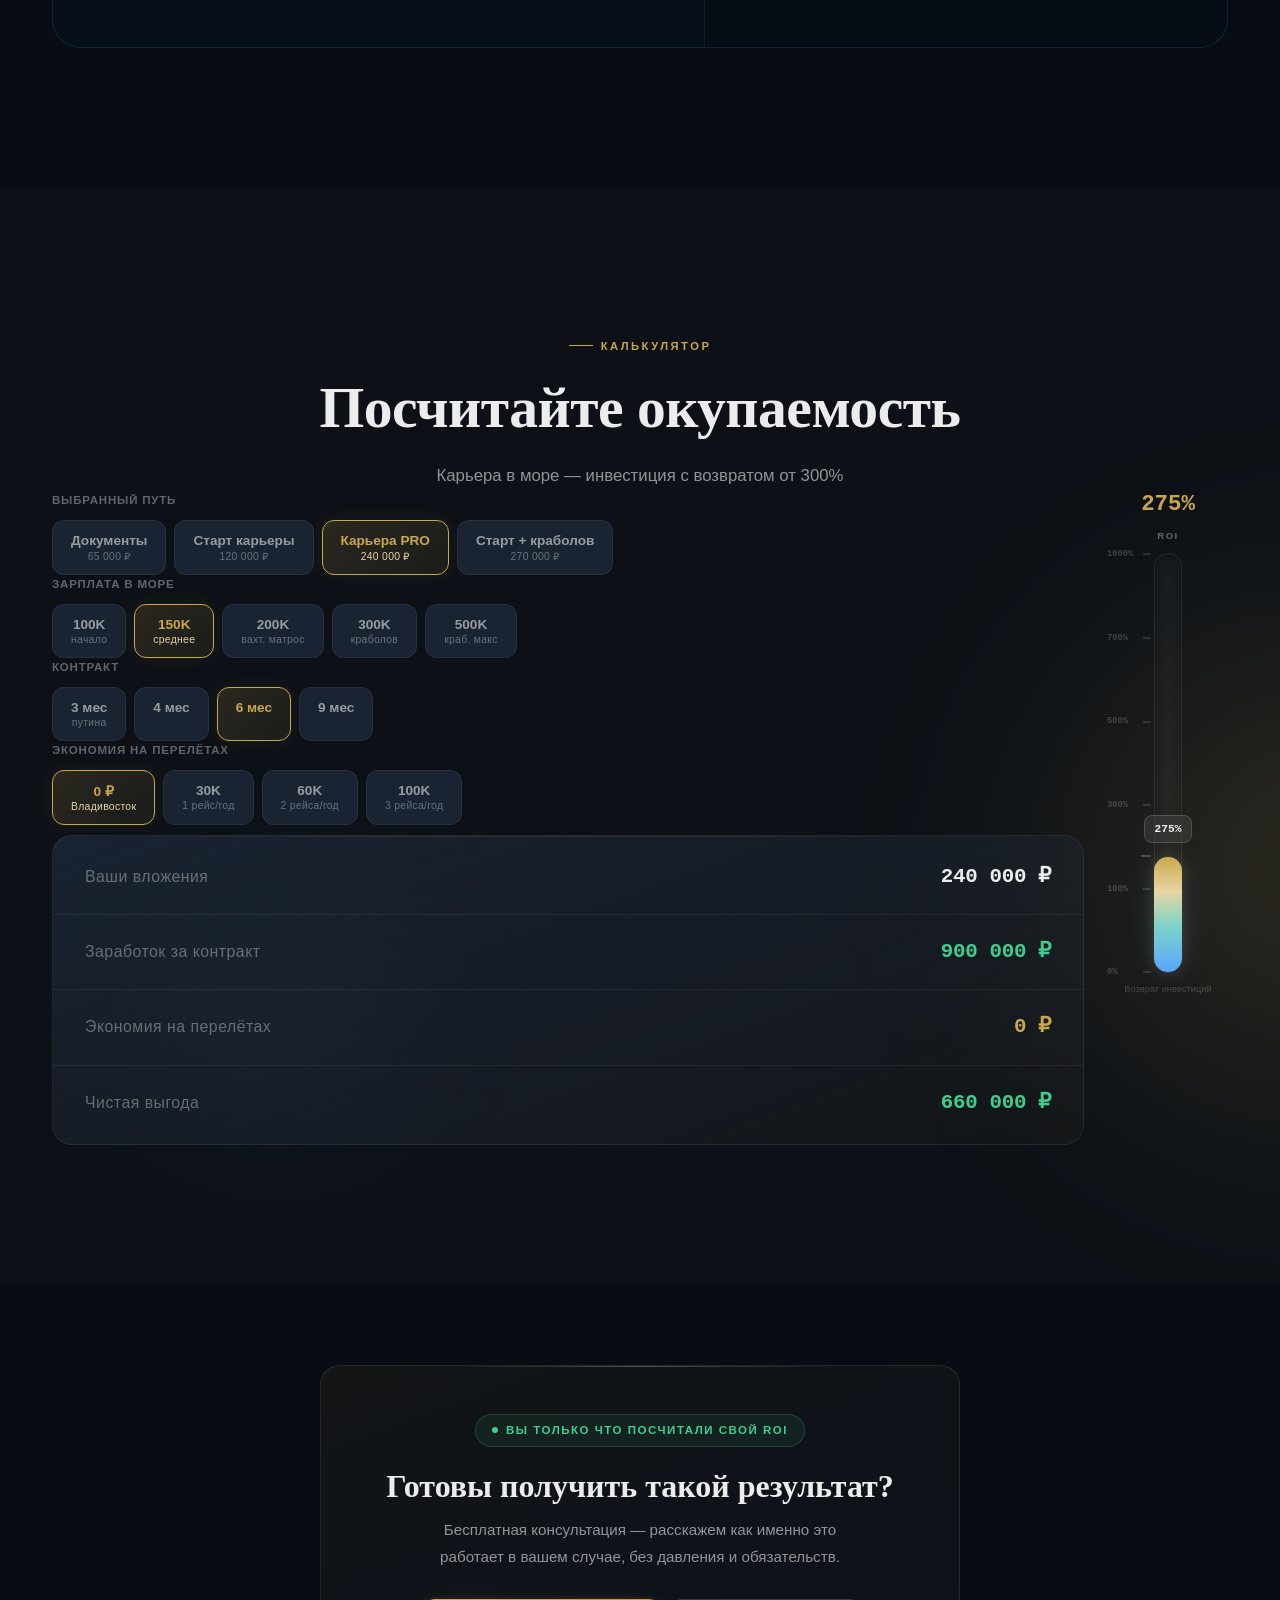
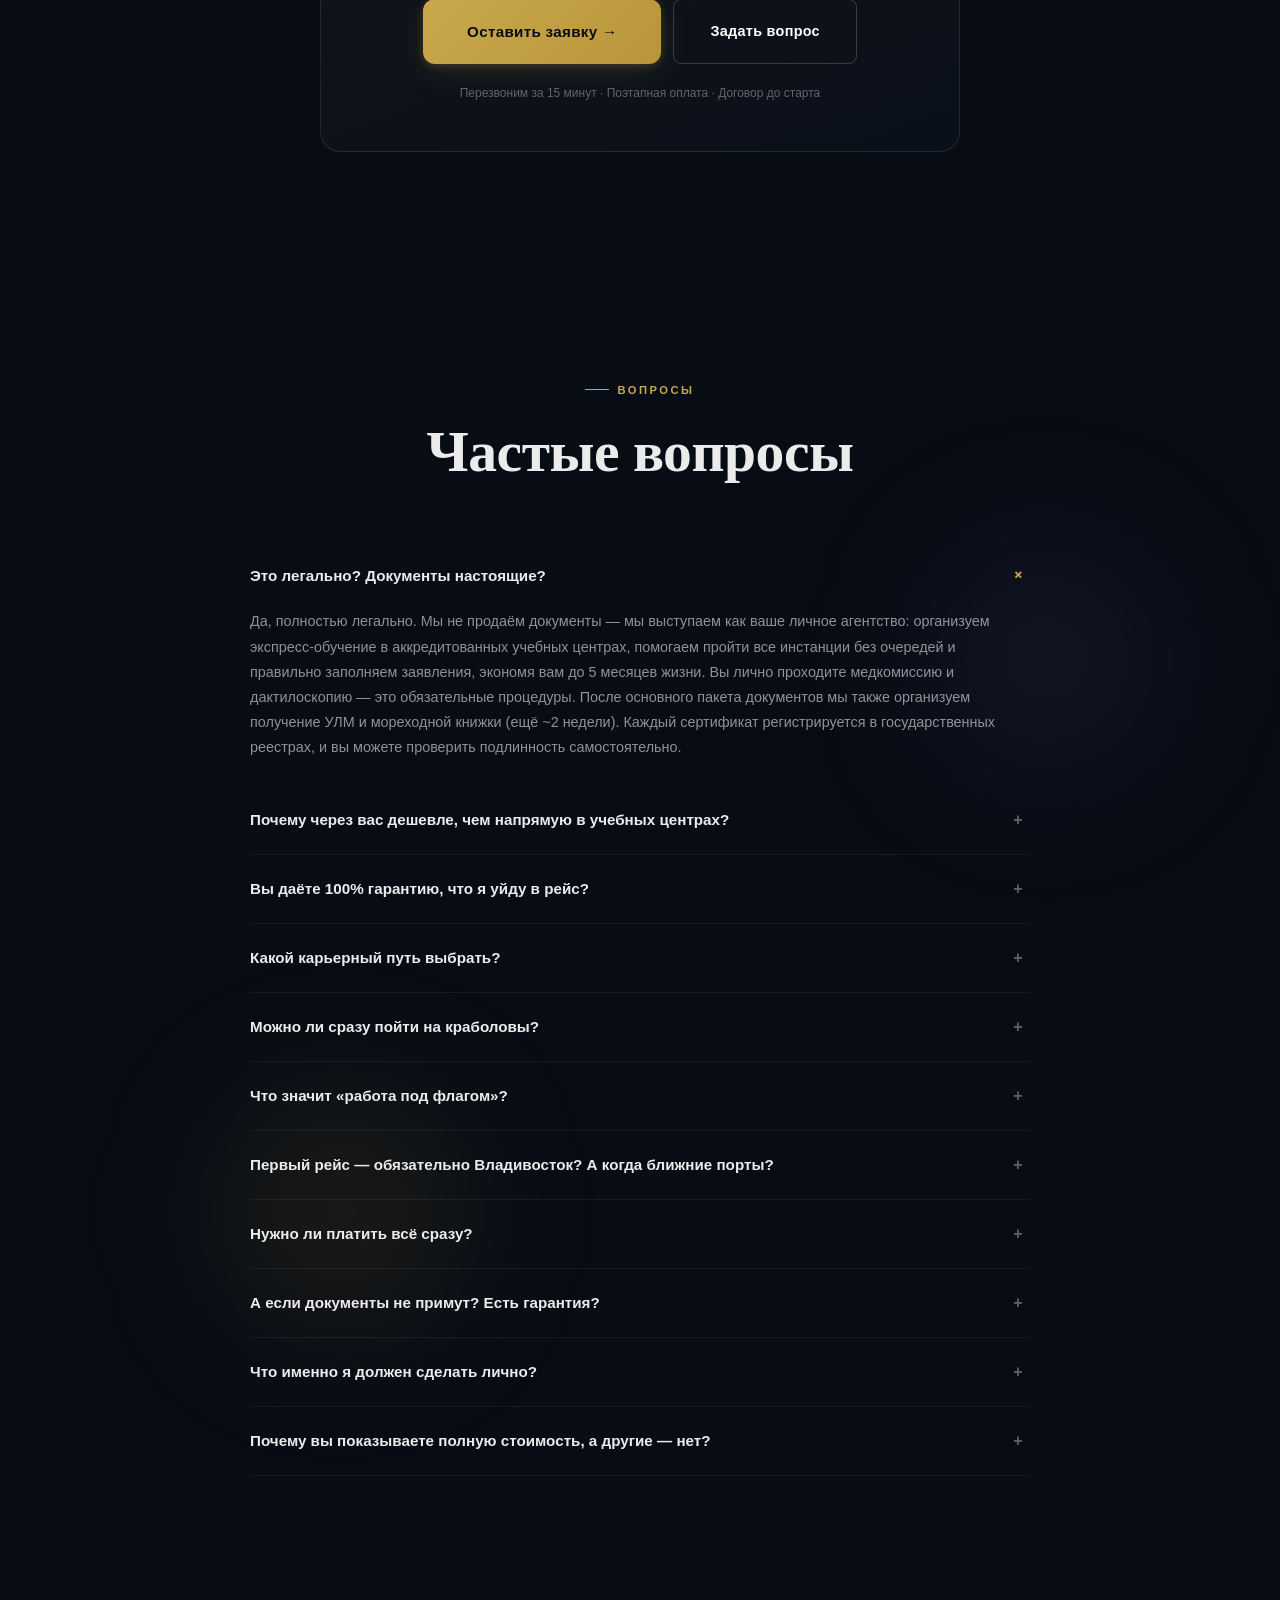
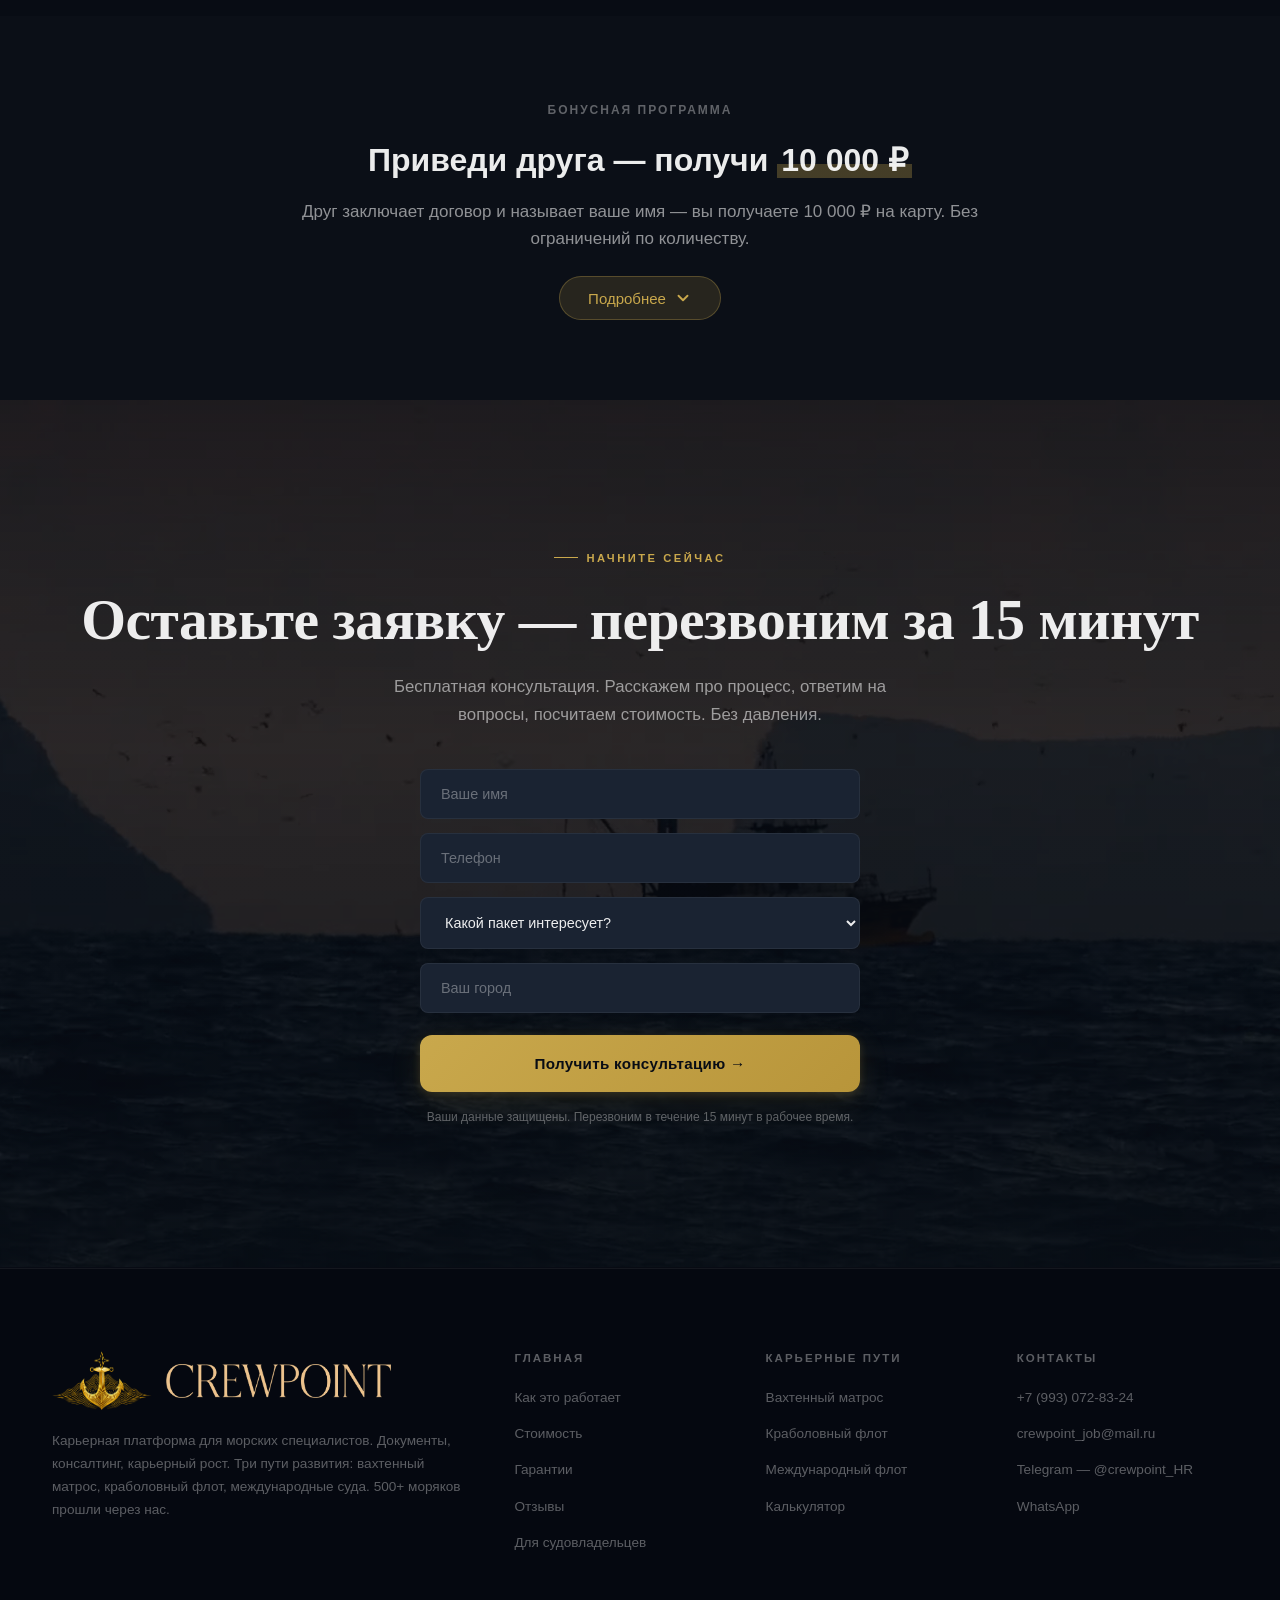
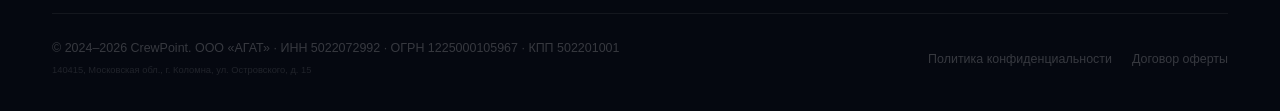
==== commit 928f5b17: "Add files via upload" ====
--- a/details.html
+++ b/details.html
@@ -361,7 +361,8 @@
 <div class="footer-brand"><a href="index.html" class="logo"><img src="assets/images/logo-anchor.png" alt="CrewPoint" class="logo-icon" width="52" height="52"><img src="assets/images/logo-text.png" alt="CrewPoint" class="logo-name" height="28"></a><p>Карьерная платформа для морских специалистов. Документы, консалтинг, карьерный рост. Три пути развития: вахтенный матрос, краболовный флот, международные суда. 500+ моряков прошли через нас.</p></div>
 <div><h4>Главная</h4><ul><li><a href="index.html#how">Как это работает</a></li><li><a href="index.html#pricing">Стоимость</a></li><li><a href="index.html#trust">Гарантии</a></li><li><a href="index.html#reviews">Отзывы</a></li><li><a href="for-owners.html">Для судовладельцев</a></li></ul></div>
 <div><h4>Карьерные пути</h4><ul><li><a href="#path-comfort">Вахтенный матрос</a></li><li><a href="#path-capital">Краболовный флот</a></li><li><a href="#path-global">Международный флот</a></li><li><a href="#calc">Калькулятор</a></li></ul></div>
-<div><h4>Контакты</h4><ul><li><a href="tel:+79952337540">+7 (995) 233-75-40</a></li><li><a href="mailto:crewpoint_job@mail.ru">crewpoint_job@mail.ru</a></li><li><a href="#">Telegram</a></li><li><a href="#">WhatsApp</a></li></ul></div>
+<div><h4>Контакты</h4><ul><li><a href="tel:+79952337540">+7 (995) 233-75-40</a></li><li><a href="mailto:crewpoint_job@mail.ru">crewpoint_job@mail.ru</a></li><li><a href="https://t.me/crewpoint_HR" target="_blank" rel="noopener noreferrer">Telegram — @crewpoint_HR</a></li>
+<li><a href="https://wa.me/79930728324" target="_blank" rel="noopener noreferrer">WhatsApp</a></li></ul></div>
 </div>
 <div class="footer-bottom"><div>
   &copy; 2024–2026 CrewPoint. ООО «АГАТ» · ИНН&nbsp;5022072992 · ОГРН&nbsp;1225000105967 · КПП&nbsp;502201001<br>
@@ -387,7 +388,7 @@
 <div class="sheet-handle" id="sheetHandle"><div class="sheet-handle-bar"></div></div>
 <div class="sheet-status"><span class="sheet-status-text"><span class="sheet-status-dot"></span>Доступны сейчас</span></div>
 <div class="sheet-messengers">
-<a href="https://wa.me/79952337540?text=%D0%97%D0%B4%D1%80%D0%B0%D0%B2%D1%81%D1%82%D0%B2%D1%83%D0%B9%D1%82%D0%B5!%20%D0%98%D0%BD%D1%82%D0%B5%D1%80%D0%B5%D1%81%D1%83%D0%B5%D1%82%20%D0%BA%D0%B0%D1%80%D1%8C%D0%B5%D1%80%D0%B0%20%D0%B2%20%D0%BC%D0%BE%D1%80%D0%B5." target="_blank" rel="noopener noreferrer" class="sheet-msg-card"><div class="sheet-msg-icon sheet-msg-icon--wa"><svg viewBox="0 0 24 24"><path d="M17.472 14.382c-.297-.149-1.758-.867-2.03-.967-.273-.099-.471-.148-.67.15-.197.297-.767.966-.94 1.164-.173.199-.347.223-.644.075-.297-.15-1.255-.463-2.39-1.475-.883-.788-1.48-1.761-1.653-2.059-.173-.297-.018-.458.13-.606.134-.133.298-.347.446-.52.149-.174.198-.298.298-.497.099-.198.05-.371-.025-.52-.075-.149-.669-1.612-.916-2.207-.242-.579-.487-.5-.669-.51-.173-.008-.371-.01-.57-.01-.198 0-.52.074-.792.372-.272.297-1.04 1.016-1.04 2.479 0 1.462 1.065 2.875 1.213 3.074.149.198 2.096 3.2 5.077 4.487.709.306 1.262.489 1.694.625.712.227 1.36.195 1.871.118.571-.085 1.758-.719 2.006-1.413.248-.694.248-1.289.173-1.413-.074-.124-.272-.198-.57-.347m-5.421 7.403h-.004a9.87 9.87 0 01-5.031-1.378l-.361-.214-3.741.982.998-3.648-.235-.374a9.86 9.86 0 01-1.51-5.26c.001-5.45 4.436-9.884 9.888-9.884 2.64 0 5.122 1.03 6.988 2.898a9.825 9.825 0 012.893 6.994c-.003 5.45-4.437 9.884-9.885 9.884m8.413-18.297A11.815 11.815 0 0012.05 0C5.495 0 .16 5.335.157 11.892c0 2.096.547 4.142 1.588 5.945L.057 24l6.305-1.654a11.882 11.882 0 005.683 1.448h.005c6.554 0 11.89-5.335 11.893-11.893a11.821 11.821 0 00-3.48-8.413z"/></svg></div><div><div class="sheet-msg-name">WhatsApp</div><div class="sheet-msg-sub">Ответим за 5 минут</div></div></a>
+<a href="https://wa.me/79930728324?text=%D0%97%D0%B4%D1%80%D0%B0%D0%B2%D1%81%D1%82%D0%B2%D1%83%D0%B9%D1%82%D0%B5!%20%D0%98%D0%BD%D1%82%D0%B5%D1%80%D0%B5%D1%81%D1%83%D0%B5%D1%82%20%D0%BA%D0%B0%D1%80%D1%8C%D0%B5%D1%80%D0%B0%20%D0%B2%20%D0%BC%D0%BE%D1%80%D0%B5." target="_blank" rel="noopener noreferrer" class="sheet-msg-card"><div class="sheet-msg-icon sheet-msg-icon--wa"><svg viewBox="0 0 24 24"><path d="M17.472 14.382c-.297-.149-1.758-.867-2.03-.967-.273-.099-.471-.148-.67.15-.197.297-.767.966-.94 1.164-.173.199-.347.223-.644.075-.297-.15-1.255-.463-2.39-1.475-.883-.788-1.48-1.761-1.653-2.059-.173-.297-.018-.458.13-.606.134-.133.298-.347.446-.52.149-.174.198-.298.298-.497.099-.198.05-.371-.025-.52-.075-.149-.669-1.612-.916-2.207-.242-.579-.487-.5-.669-.51-.173-.008-.371-.01-.57-.01-.198 0-.52.074-.792.372-.272.297-1.04 1.016-1.04 2.479 0 1.462 1.065 2.875 1.213 3.074.149.198 2.096 3.2 5.077 4.487.709.306 1.262.489 1.694.625.712.227 1.36.195 1.871.118.571-.085 1.758-.719 2.006-1.413.248-.694.248-1.289.173-1.413-.074-.124-.272-.198-.57-.347m-5.421 7.403h-.004a9.87 9.87 0 01-5.031-1.378l-.361-.214-3.741.982.998-3.648-.235-.374a9.86 9.86 0 01-1.51-5.26c.001-5.45 4.436-9.884 9.888-9.884 2.64 0 5.122 1.03 6.988 2.898a9.825 9.825 0 012.893 6.994c-.003 5.45-4.437 9.884-9.885 9.884m8.413-18.297A11.815 11.815 0 0012.05 0C5.495 0 .16 5.335.157 11.892c0 2.096.547 4.142 1.588 5.945L.057 24l6.305-1.654a11.882 11.882 0 005.683 1.448h.005c6.554 0 11.89-5.335 11.893-11.893a11.821 11.821 0 00-3.48-8.413z"/></svg></div><div><div class="sheet-msg-name">WhatsApp</div><div class="sheet-msg-sub">Ответим за 5 минут</div></div></a>
 <a href="https://t.me/crewpoint" target="_blank" rel="noopener noreferrer" class="sheet-msg-card"><div class="sheet-msg-icon sheet-msg-icon--tg"><svg viewBox="0 0 24 24"><path d="M11.944 0A12 12 0 000 12a12 12 0 0012 12 12 12 0 0012-12A12 12 0 0012 0a12 12 0 00-.056 0zm4.962 7.224c.1-.002.321.023.465.14a.506.506 0 01.171.325c.016.093.036.306.02.472-.18 1.898-.962 6.502-1.36 8.627-.168.9-.499 1.201-.82 1.23-.696.065-1.225-.46-1.9-.902-1.056-.693-1.653-1.124-2.678-1.8-1.185-.78-.417-1.21.258-1.91.177-.184 3.247-2.977 3.307-3.23.007-.032.014-.15-.056-.212s-.174-.041-.249-.024c-.106.024-1.793 1.14-5.061 3.345-.479.33-.913.49-1.302.48-.428-.008-1.252-.241-1.865-.44-.752-.245-1.349-.374-1.297-.789.027-.216.325-.437.893-.663 3.498-1.524 5.83-2.529 6.998-3.014 3.332-1.386 4.025-1.627 4.476-1.635z"/></svg></div><div><div class="sheet-msg-name">Telegram</div><div class="sheet-msg-sub">Удобно и быстро</div></div></a>
 <a href="https://max.ru/u/f9LHodD0cOKULB_BqpAoV2pXFiXjt_VEQ90fdsavg1jRHs-5-CReeD_V-4c" target="_blank" rel="noopener noreferrer" class="sheet-msg-card"><div class="sheet-msg-icon sheet-msg-icon--max"><img src="assets/images/max-logo.svg "alt="Max" width="22" height="22"></div><div><div class="sheet-msg-name">Max</div><div class="sheet-msg-sub">Российский мессенджер</div></div></a>
 </div>
--- a/assets/css/style.css
+++ b/assets/css/style.css
@@ -973,7 +973,4 @@
   .tariff-head span:last-child,.tariff-payment{display:none}
   .cta-final-wrap{flex-direction:column;align-items:stretch}
   .cta-final-wrap .btn{width:100%}
-}
-@media(min-width:1025px){
-  .float-cta{display:none !important}
 }
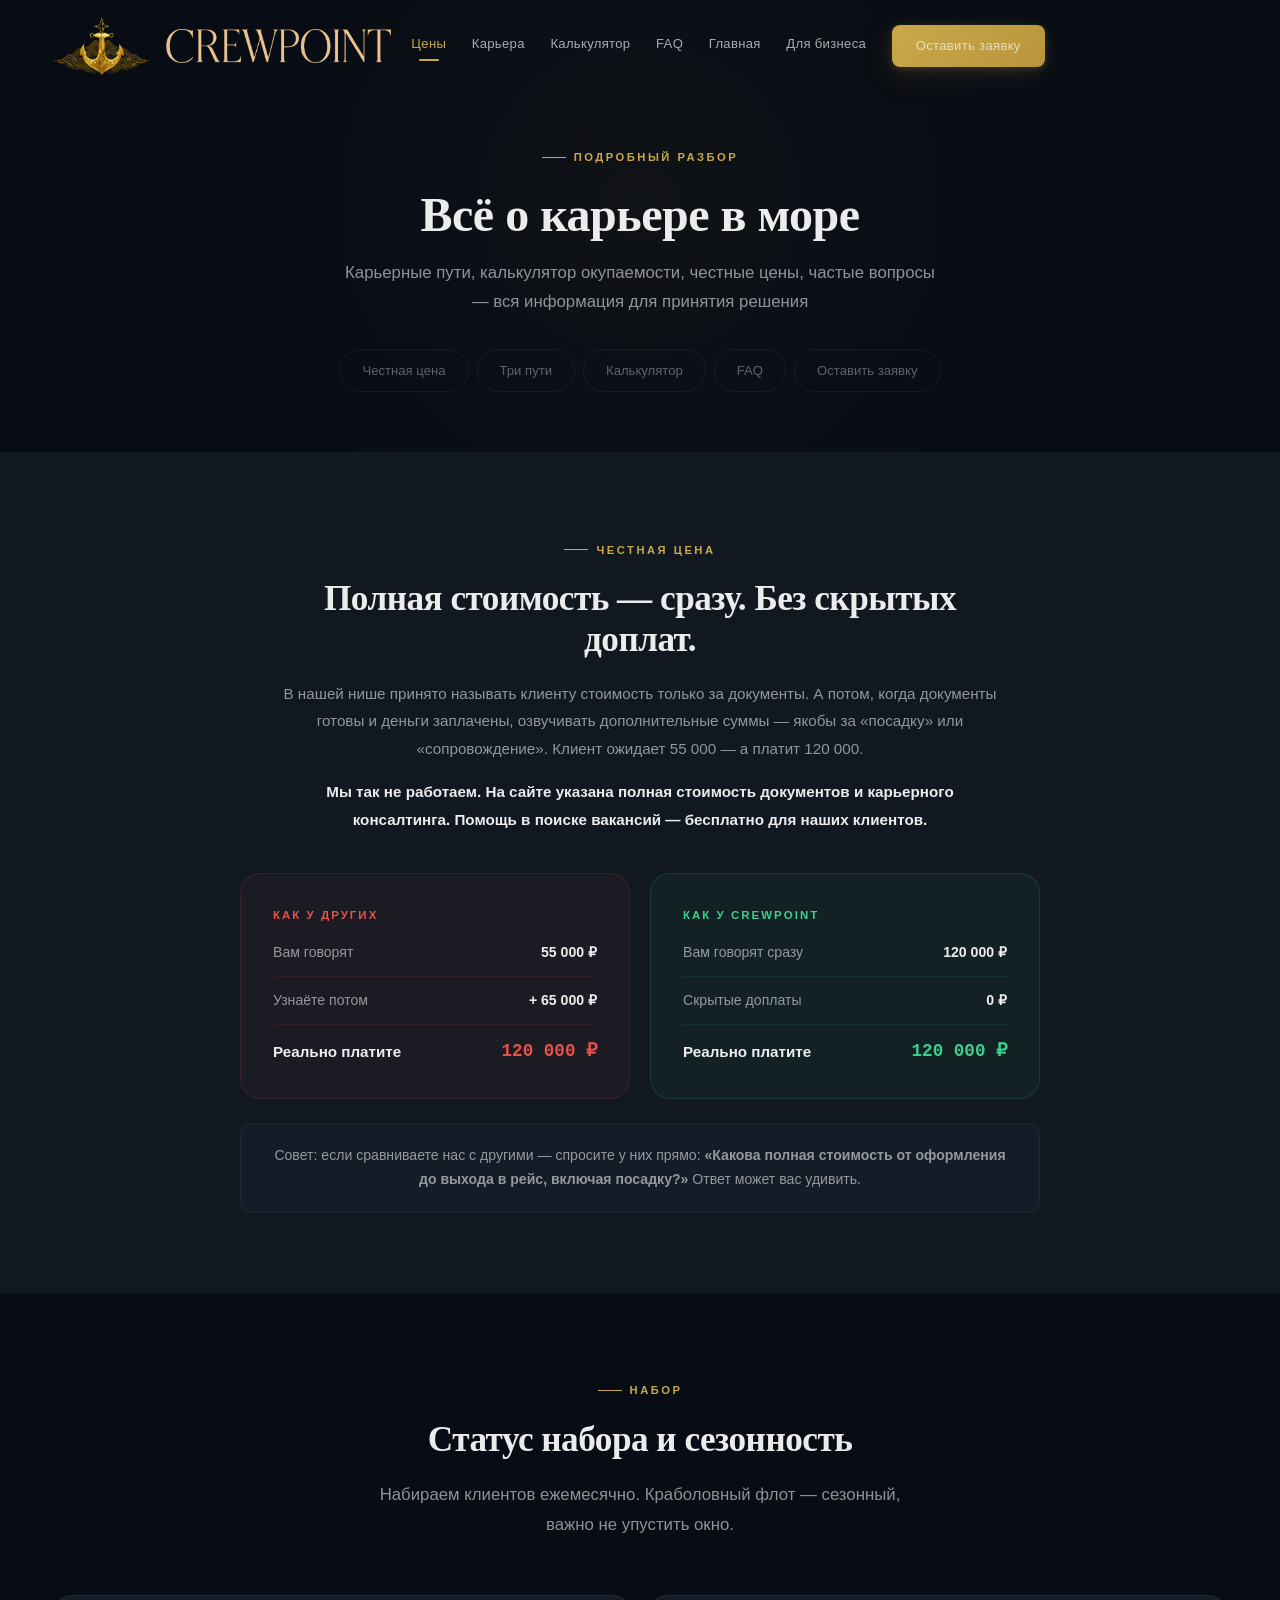
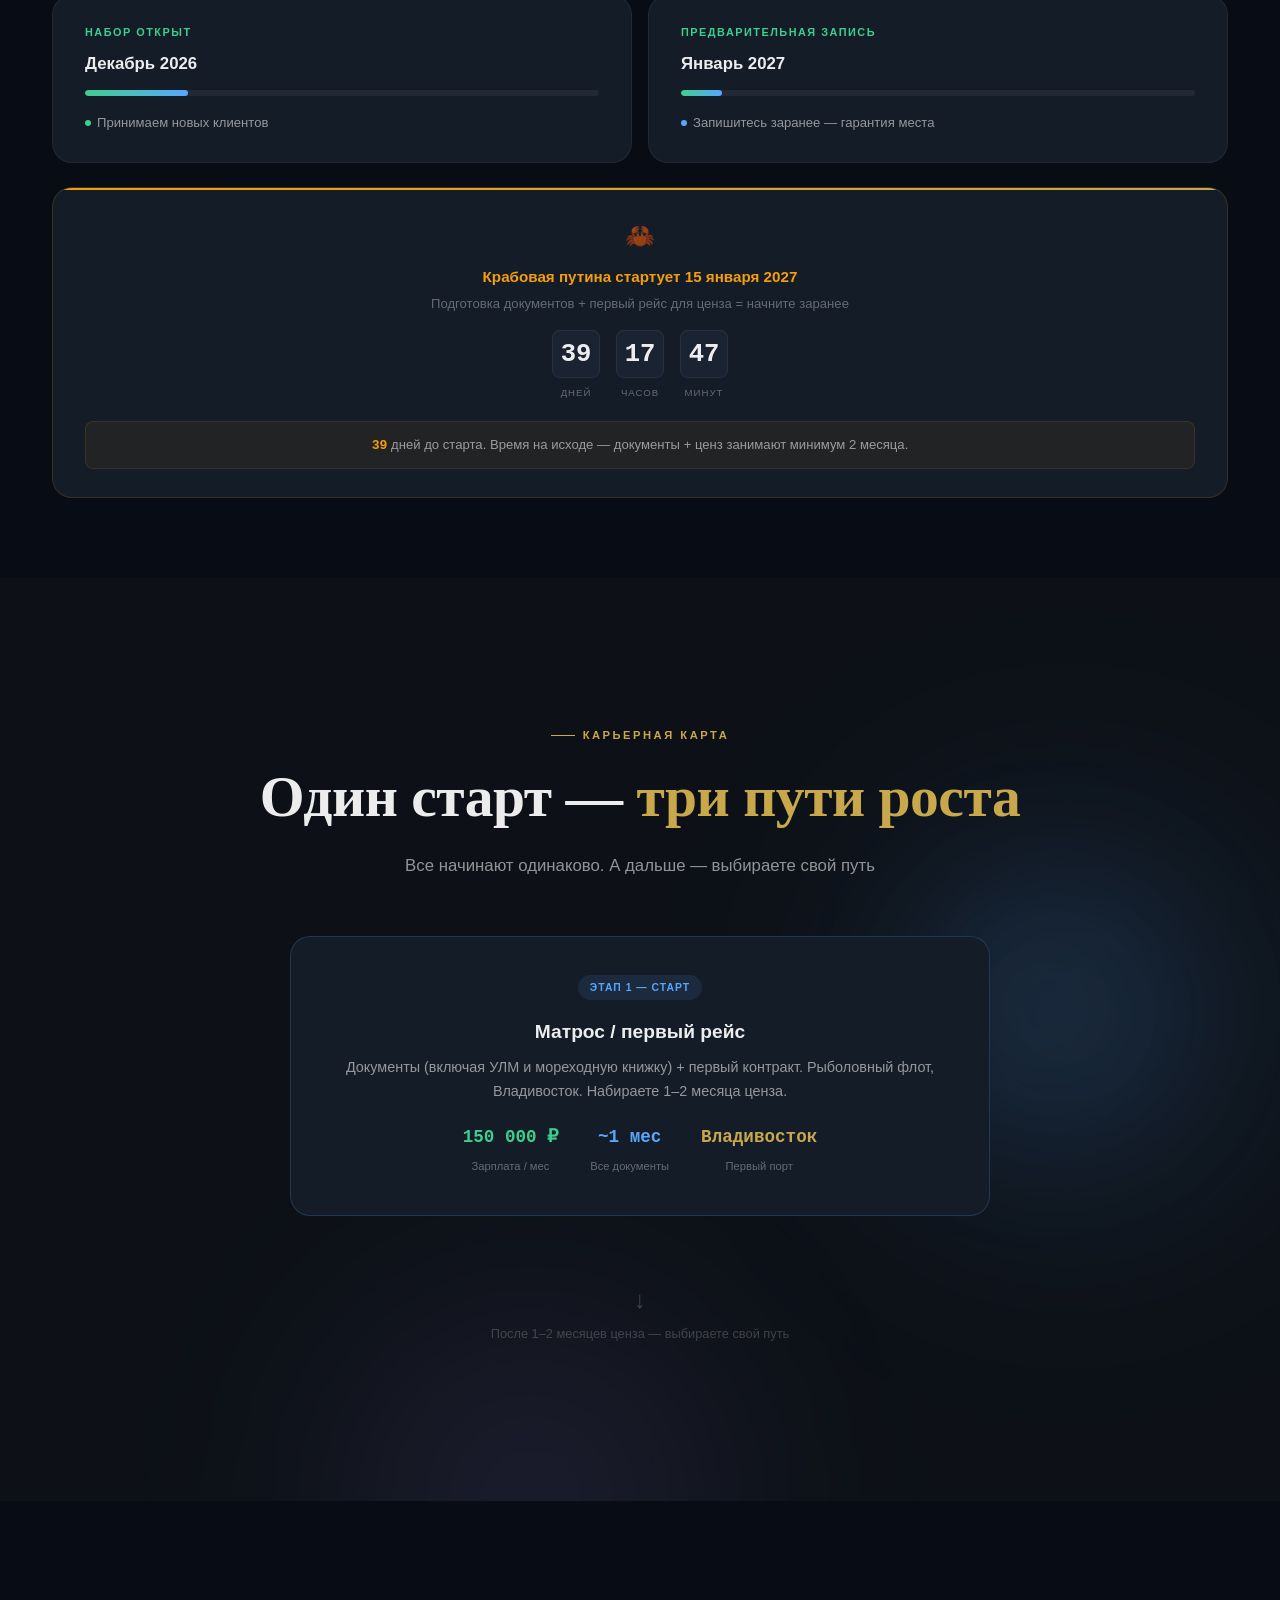
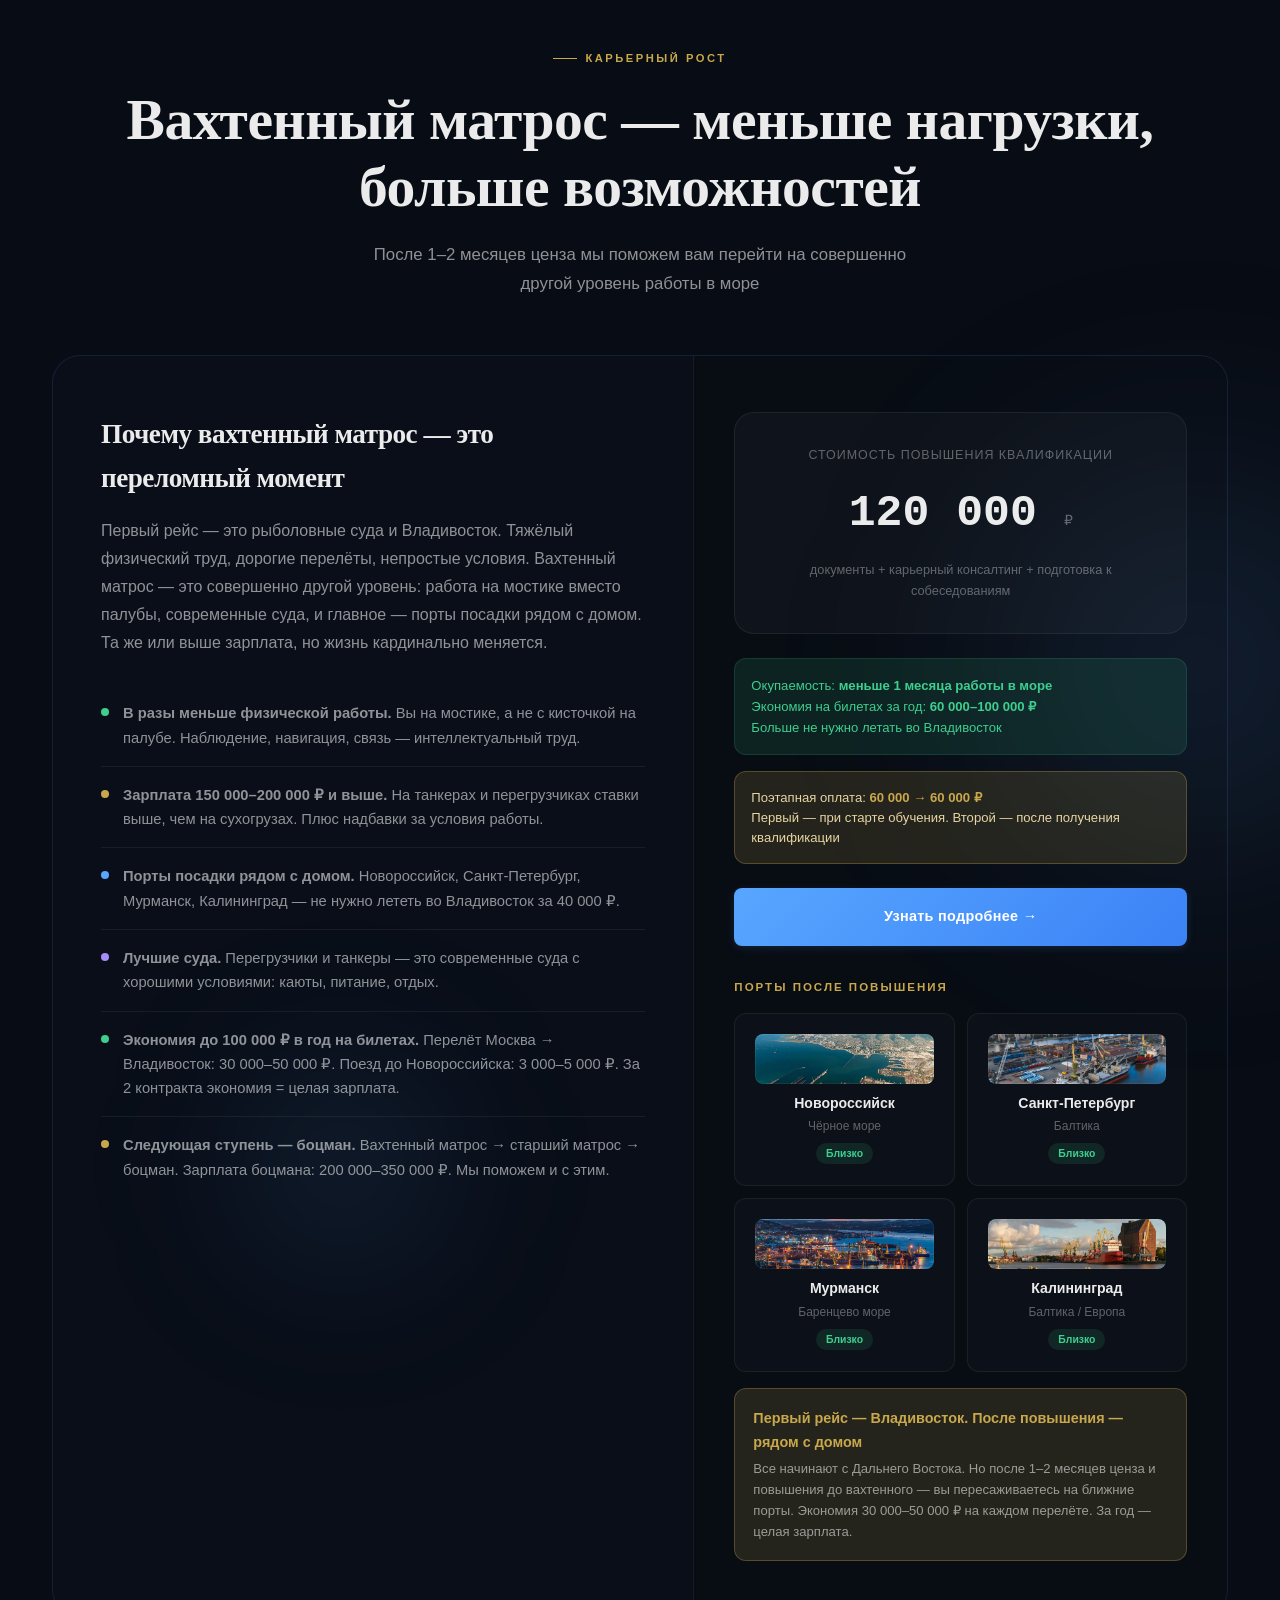
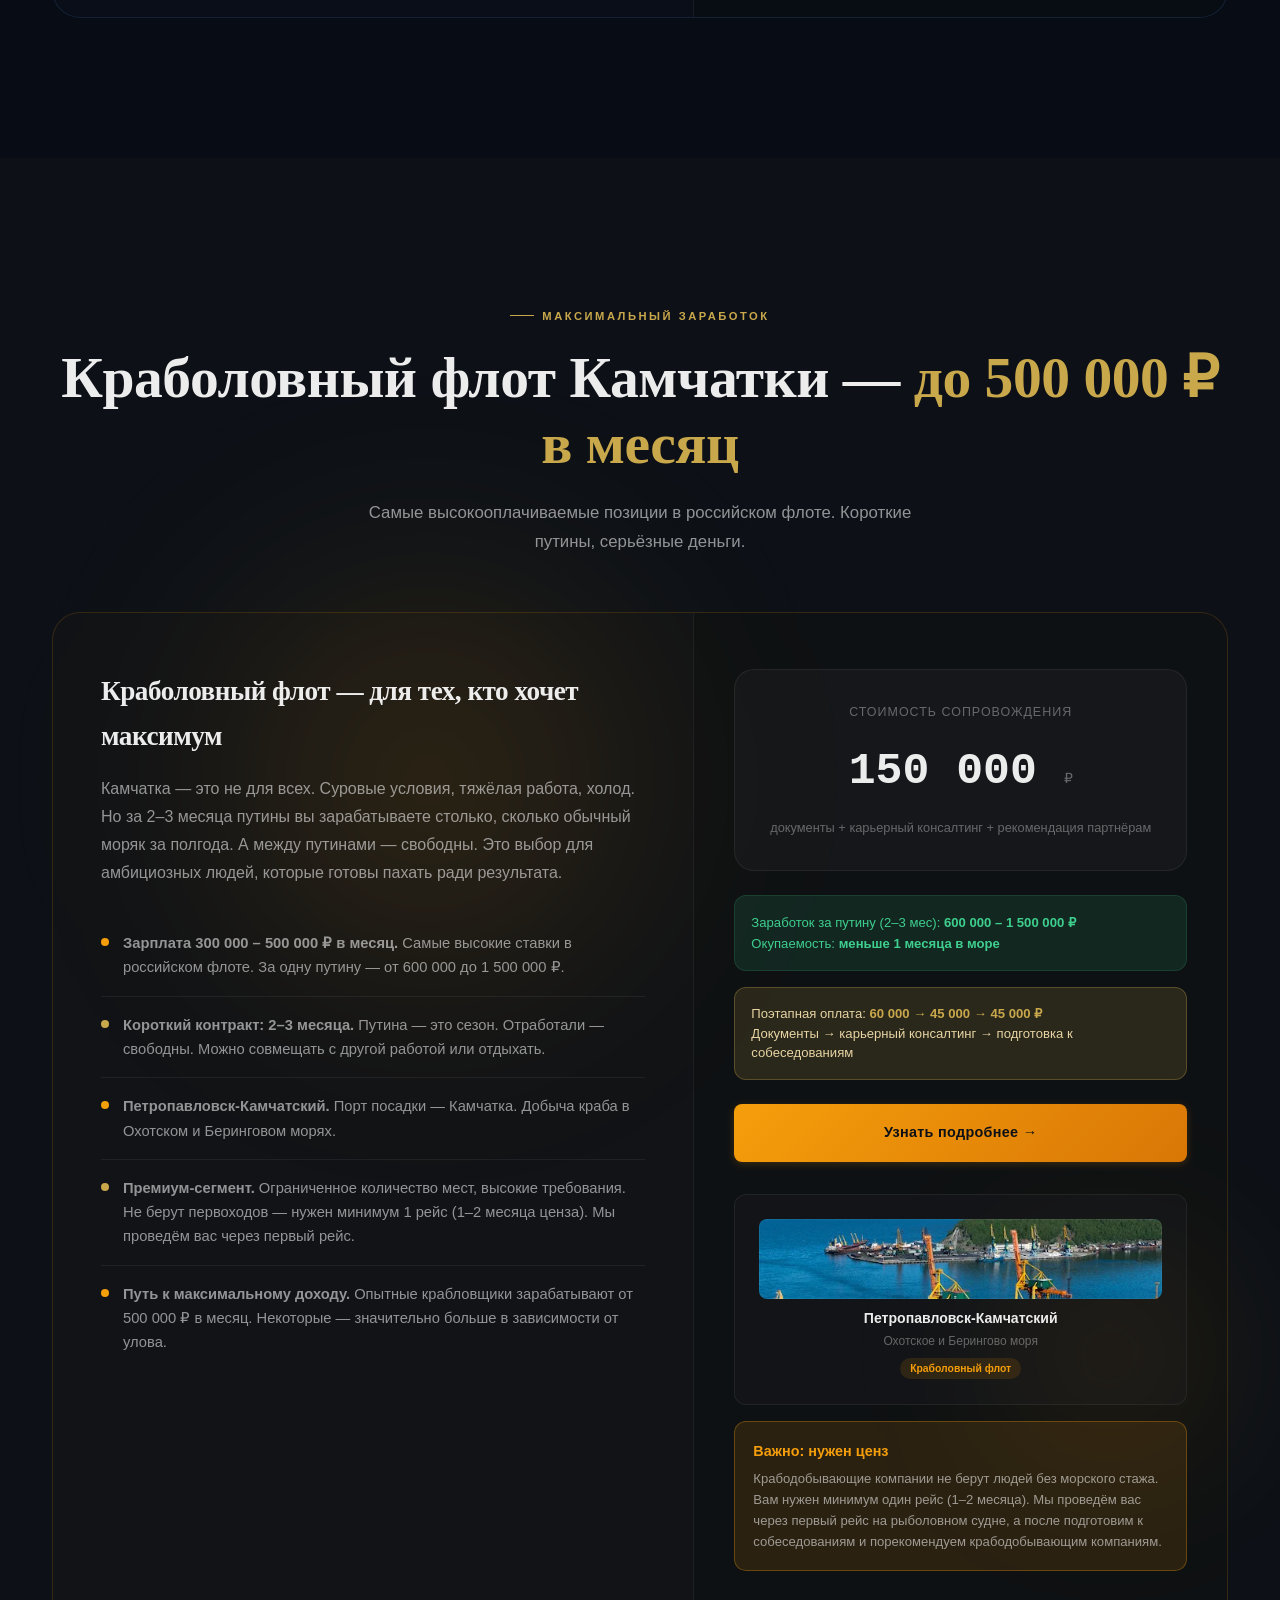
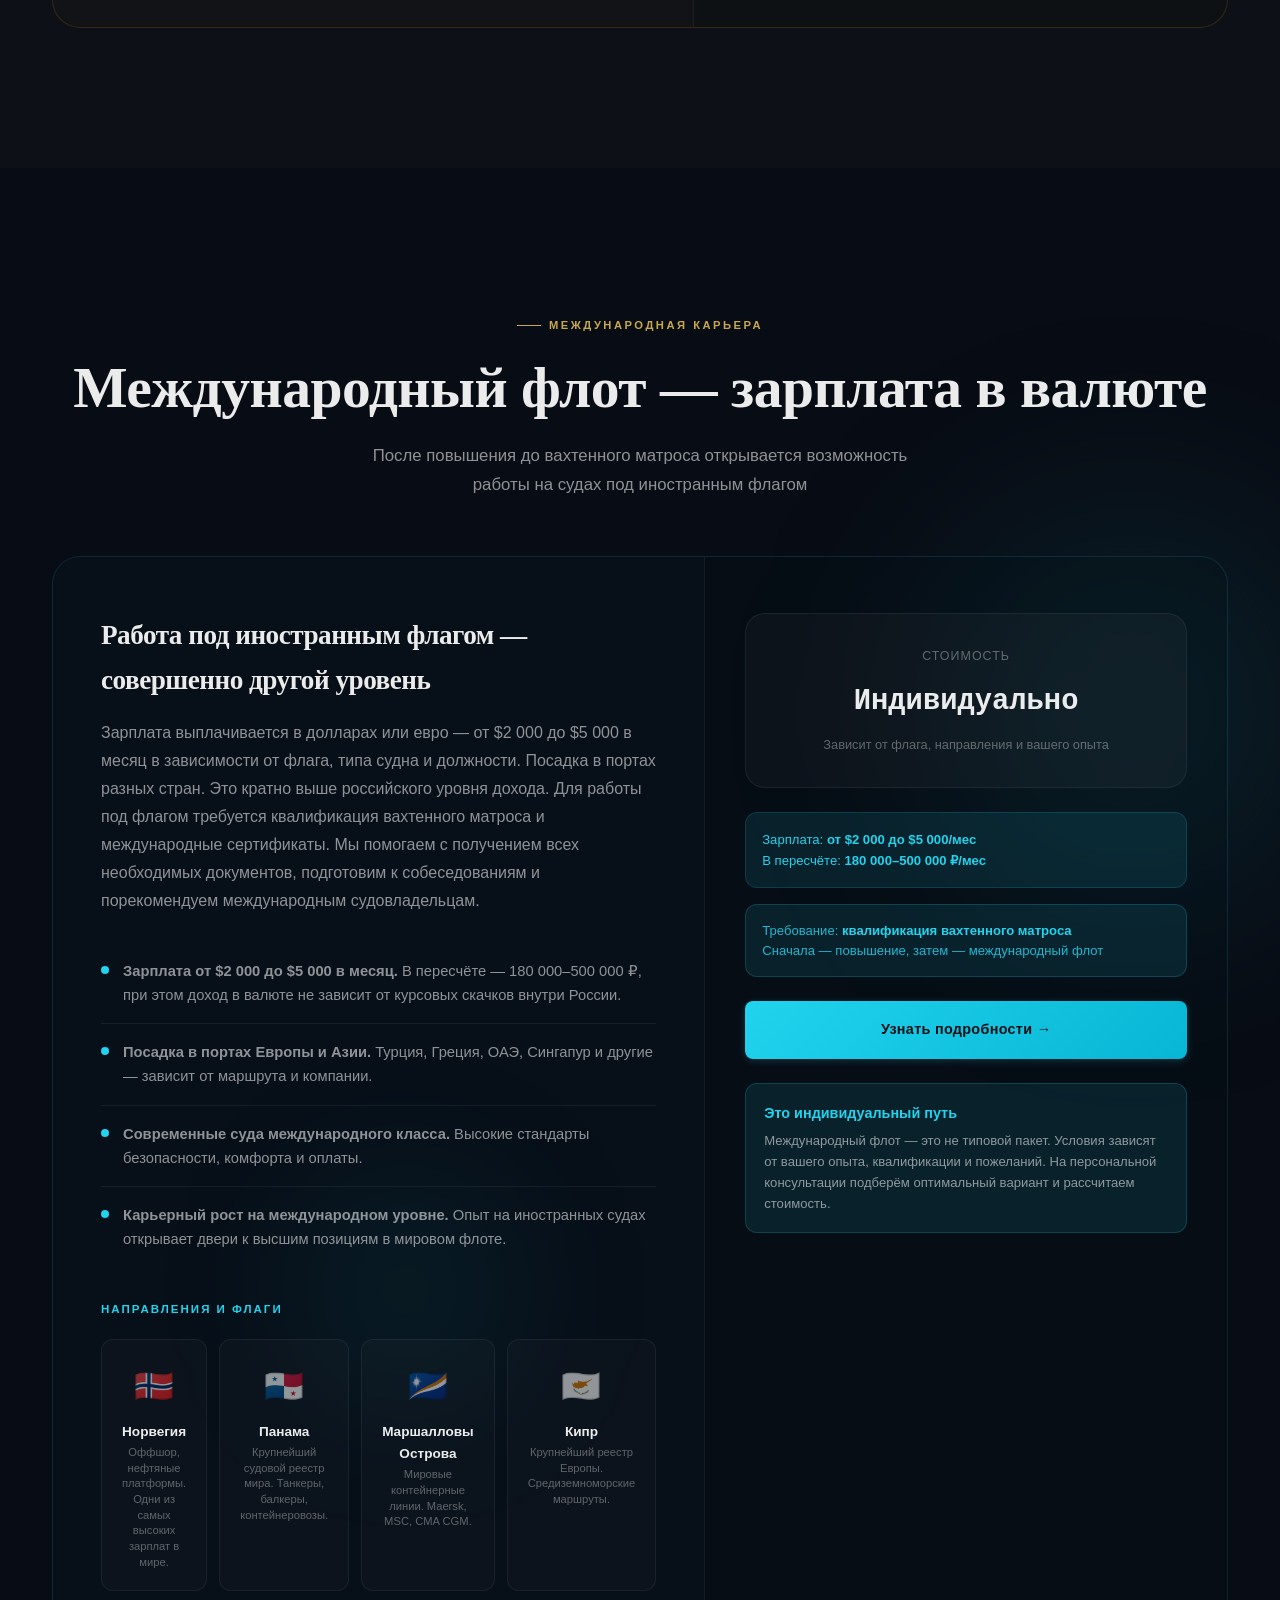
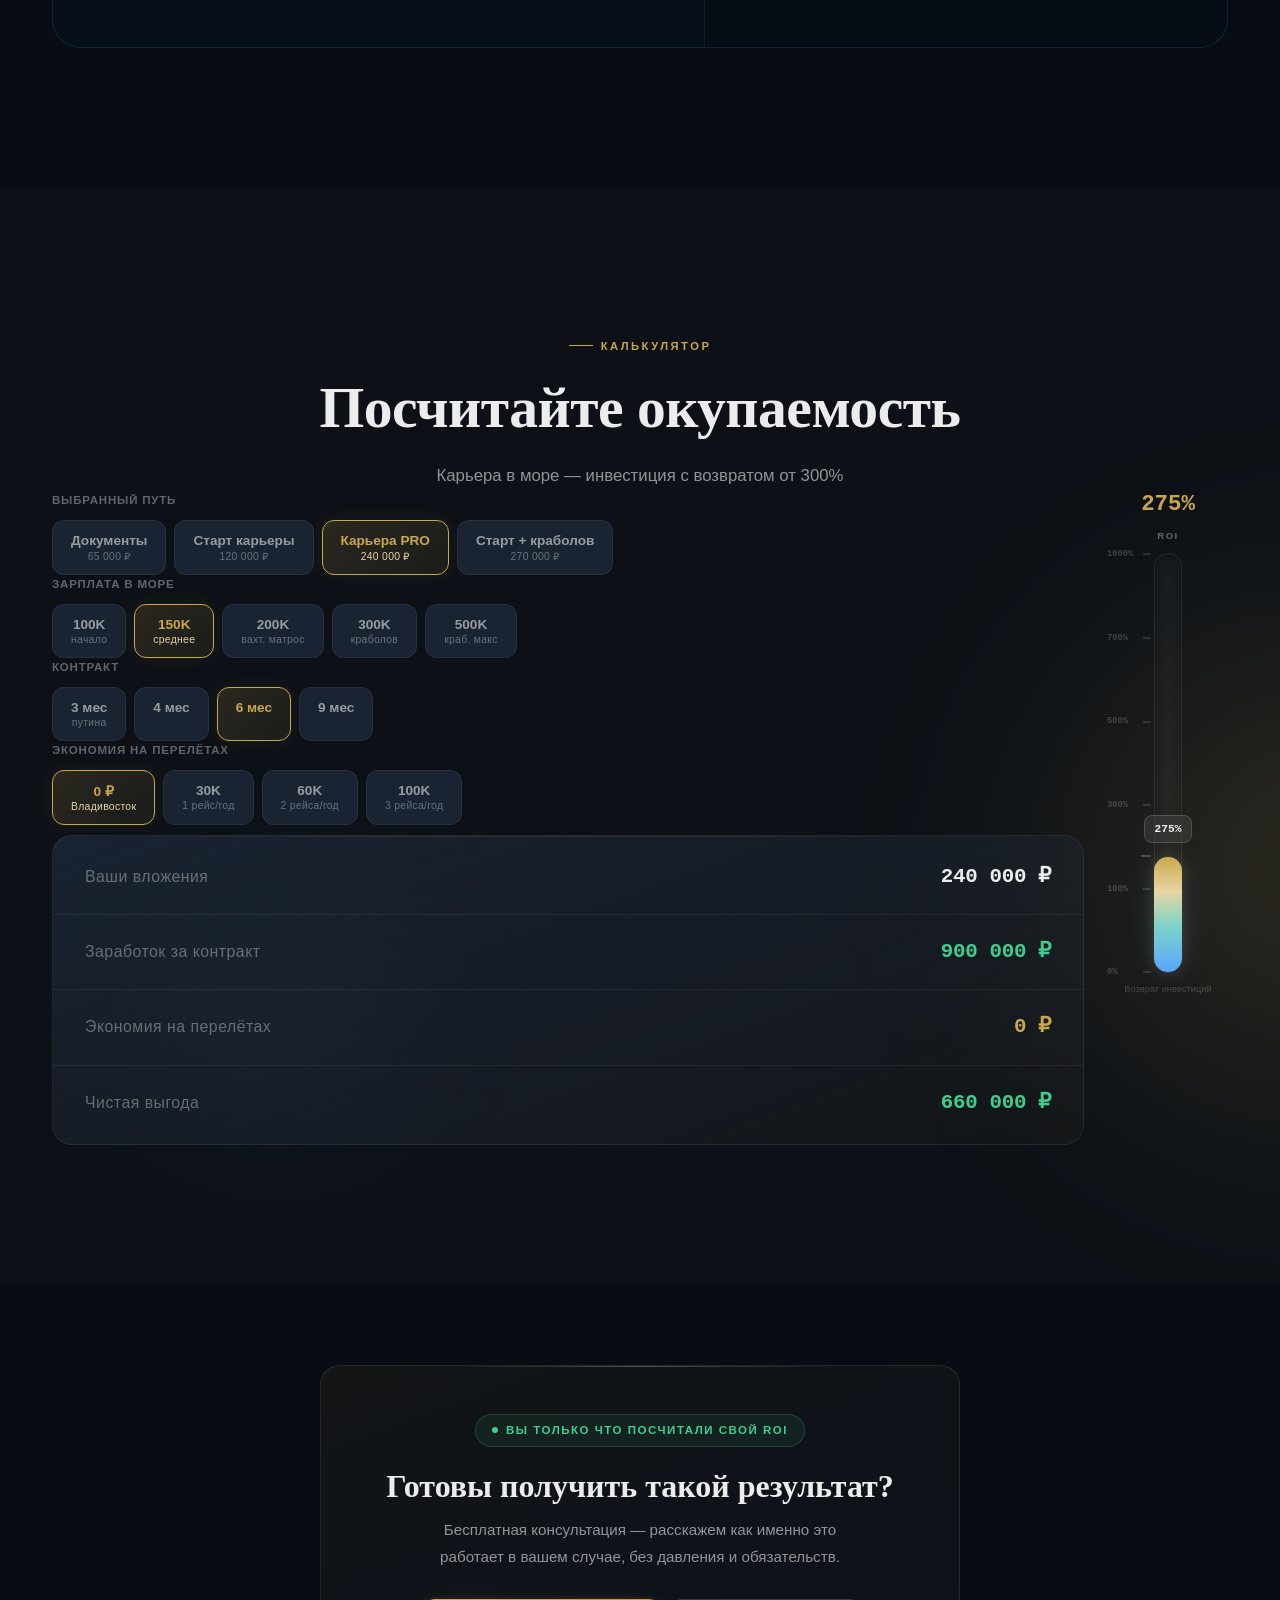
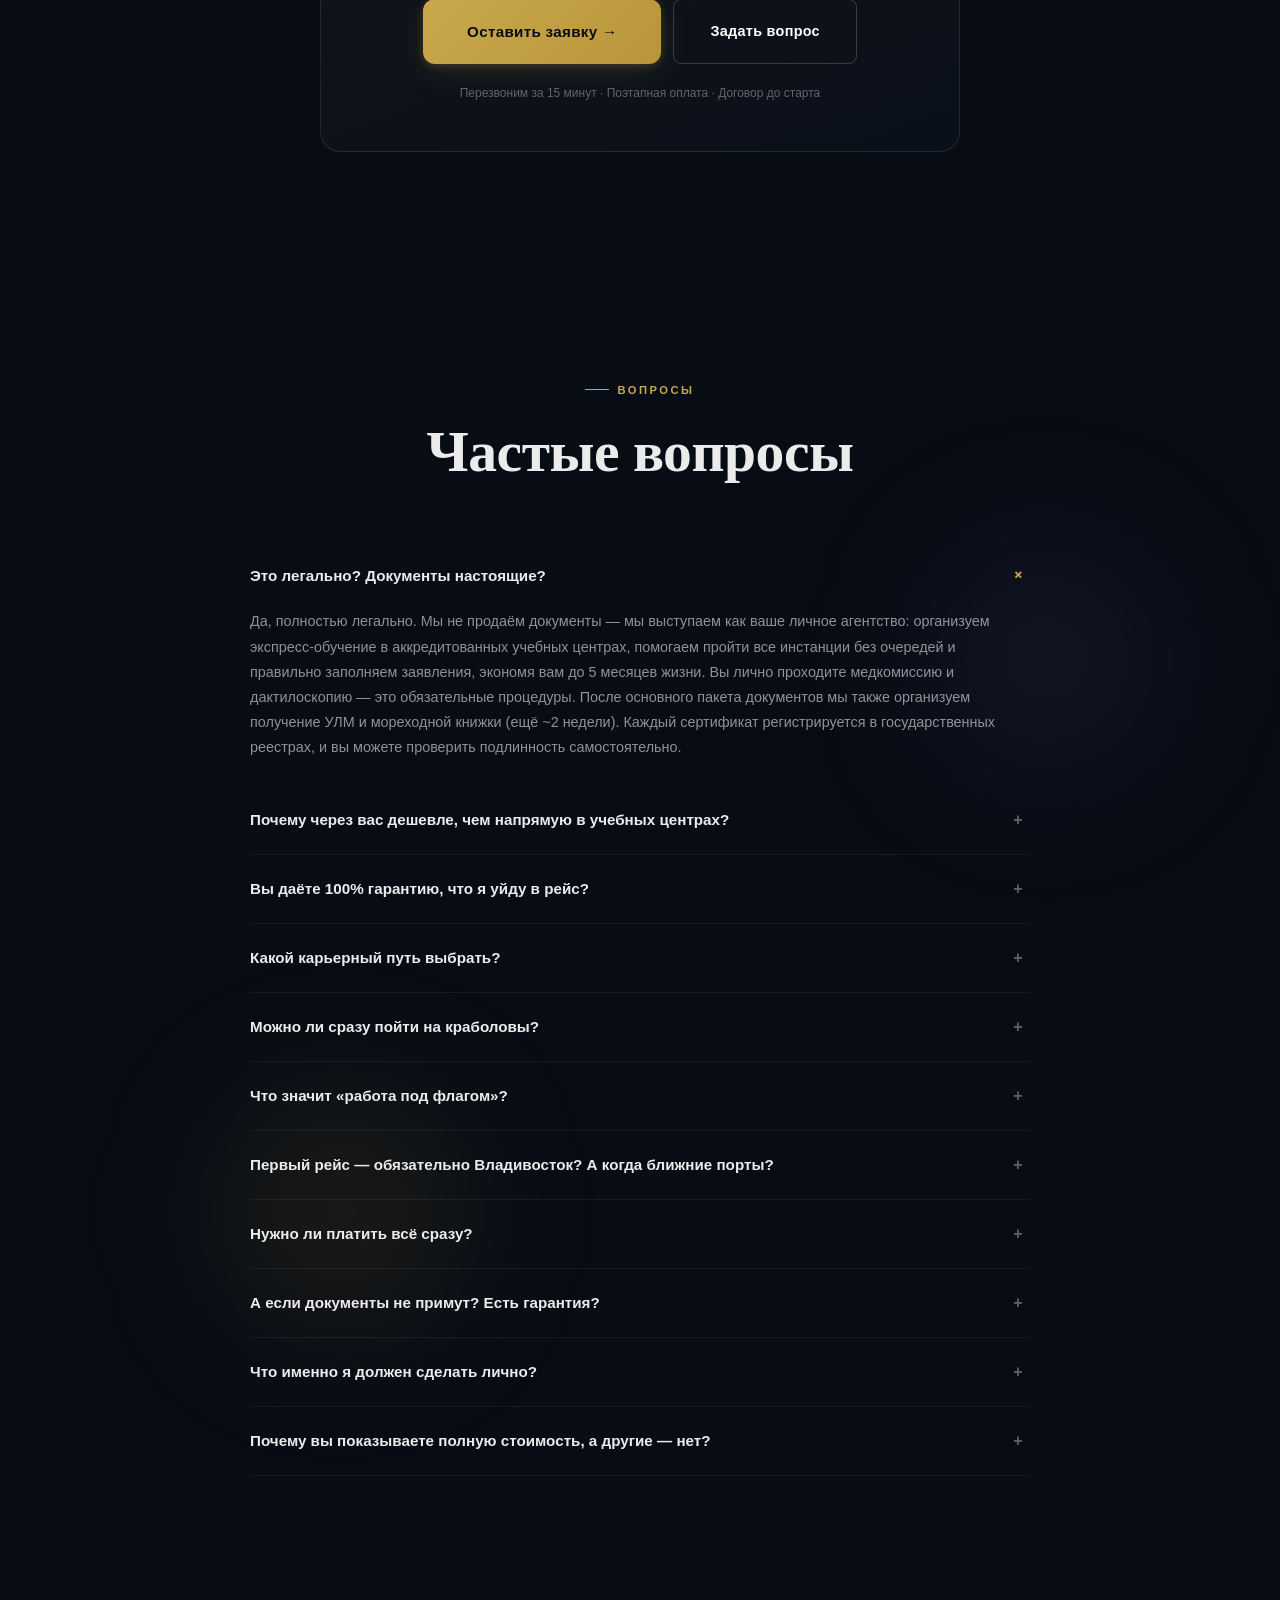
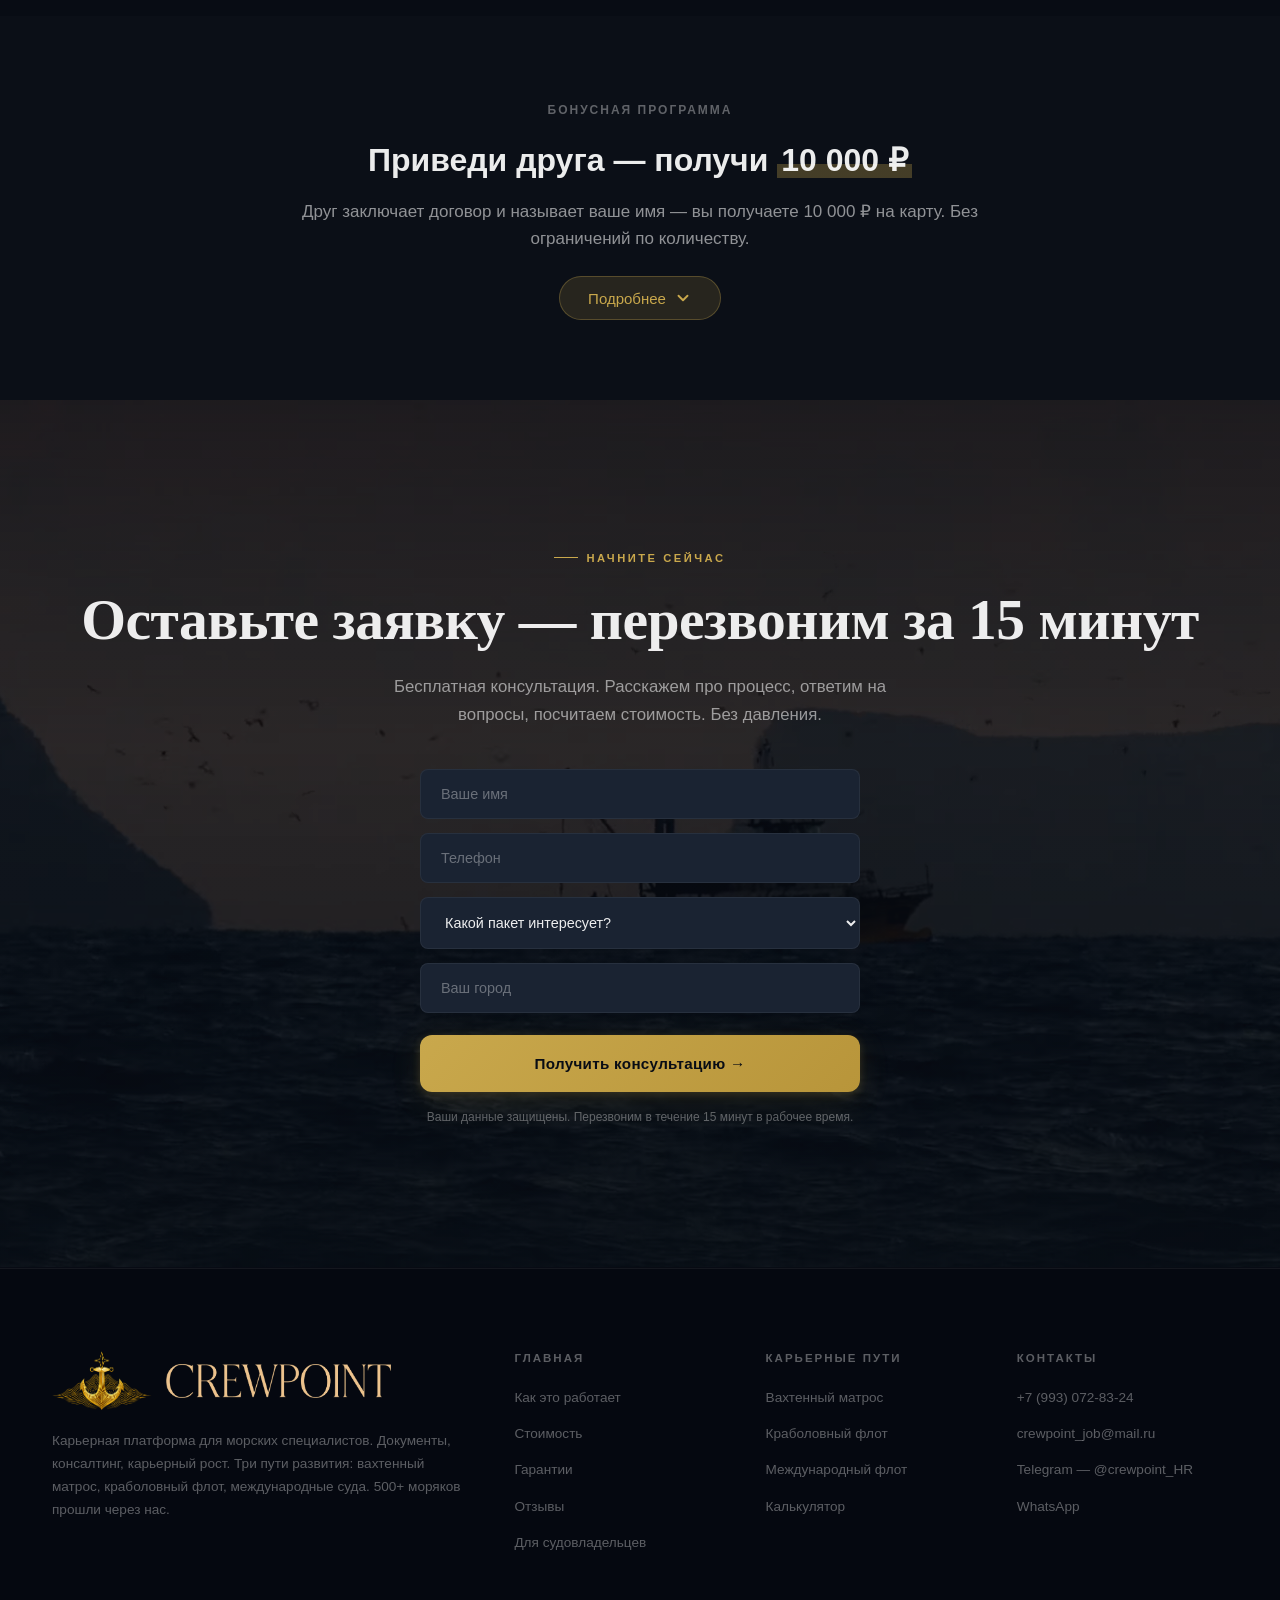
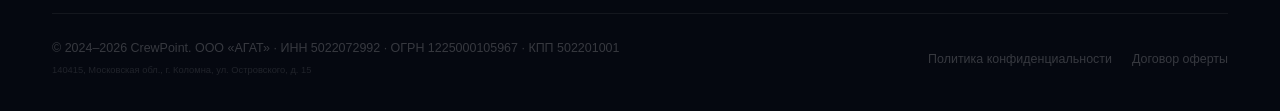
==== commit c8feaceb: "Add files via upload" ====
--- a/details.html
+++ b/details.html
@@ -345,7 +345,7 @@
 <div class="form-success" id="formSuccess">
 <div class="s-icon">&#10003;</div><h3>Заявка отправлена!</h3><p>Перезвоним в течение 15 минут в рабочее время.</p>
 <div style="margin-top:28px;padding:20px;background:rgba(255,255,255,0.03);border:1px solid rgba(255,255,255,0.08);border-radius:12px;text-align:left"><p style="font-size:.75rem;font-weight:700;letter-spacing:2px;text-transform:uppercase;color:var(--text-muted);margin-bottom:14px">Что будет дальше</p><div style="display:flex;flex-direction:column;gap:10px"><div style="display:flex;align-items:flex-start;gap:12px;font-size:.85rem;color:var(--text-secondary)"><span style="color:var(--gold);font-weight:700;min-width:20px">1.</span>Менеджер перезвонит и ответит на все вопросы</div><div style="display:flex;align-items:flex-start;gap:12px;font-size:.85rem;color:var(--text-secondary)"><span style="color:var(--gold);font-weight:700;min-width:20px">2.</span>Составим персональный план и пришлём договор</div><div style="display:flex;align-items:flex-start;gap:12px;font-size:.85rem;color:var(--text-secondary)"><span style="color:var(--gold);font-weight:700;min-width:20px">3.</span>Через 14 дней у вас будут готовые документы</div></div></div>
-<div style="margin-top:16px;display:flex;flex-direction:column;gap:10px"><a href="details.html" style="display:flex;align-items:center;justify-content:center;gap:8px;padding:13px 20px;background:rgba(255,255,255,0.04);border:1px solid rgba(255,255,255,0.08);border-radius:8px;color:var(--text-primary);text-decoration:none;font-size:.85rem;font-weight:600;transition:background .3s">Пока ждёте — изучите карьерные пути →</a><a href="https://t.me/crewpoint" target="_blank" rel="noopener noreferrer" style="display:flex;align-items:center;justify-content:center;gap:8px;padding:13px 20px;background:rgba(42,171,238,0.08);border:1px solid rgba(42,171,238,0.2);border-radius:8px;color:#2AABEE;text-decoration:none;font-size:.85rem;font-weight:600">Написать в Telegram если срочно</a><a href="crewpoint-brochure-2026.pdf" download="CrewPoint-чеклист-10-вопросов.html" style="display:flex;align-items:center;justify-content:center;gap:10px;padding:13px 20px;background:rgba(201,168,76,0.08);border:1px solid rgba(201,168,76,0.25);border-radius:8px;color:#C9A84C;text-decoration:none;font-size:.85rem;font-weight:600;transition:background .3s">
+<div style="margin-top:16px;display:flex;flex-direction:column;gap:10px"><a href="details.html" style="display:flex;align-items:center;justify-content:center;gap:8px;padding:13px 20px;background:rgba(255,255,255,0.04);border:1px solid rgba(255,255,255,0.08);border-radius:8px;color:var(--text-primary);text-decoration:none;font-size:.85rem;font-weight:600;transition:background .3s">Пока ждёте — изучите карьерные пути →</a><a href="https://t.me/crewpoint" target="_blank" rel="noopener noreferrer" style="display:flex;align-items:center;justify-content:center;gap:8px;padding:13px 20px;background:rgba(42,171,238,0.08);border:1px solid rgba(42,171,238,0.2);border-radius:8px;color:#2AABEE;text-decoration:none;font-size:.85rem;font-weight:600">Написать в Telegram если срочно</a><a href="crewpoint-brochure-2026.pdf" download="CrewPoint-чеклист-10-вопросов.pdf" style="display:flex;align-items:center;justify-content:center;gap:10px;padding:13px 20px;background:rgba(201,168,76,0.08);border:1px solid rgba(201,168,76,0.25);border-radius:8px;color:#C9A84C;text-decoration:none;font-size:.85rem;font-weight:600;transition:background .3s">
   <svg width="16" height="16" viewBox="0 0 24 24" fill="none" stroke="currentColor" stroke-width="2" stroke-linecap="round" stroke-linejoin="round"><path d="M21 15v4a2 2 0 0 1-2 2H5a2 2 0 0 1-2-2v-4"/><polyline points="7 10 12 15 17 10"/><line x1="12" y1="15" x2="12" y2="3"/></svg>  Скачать чек-лист — 10 вопросов перед рейсом</a></div>
 </div>
 </div>
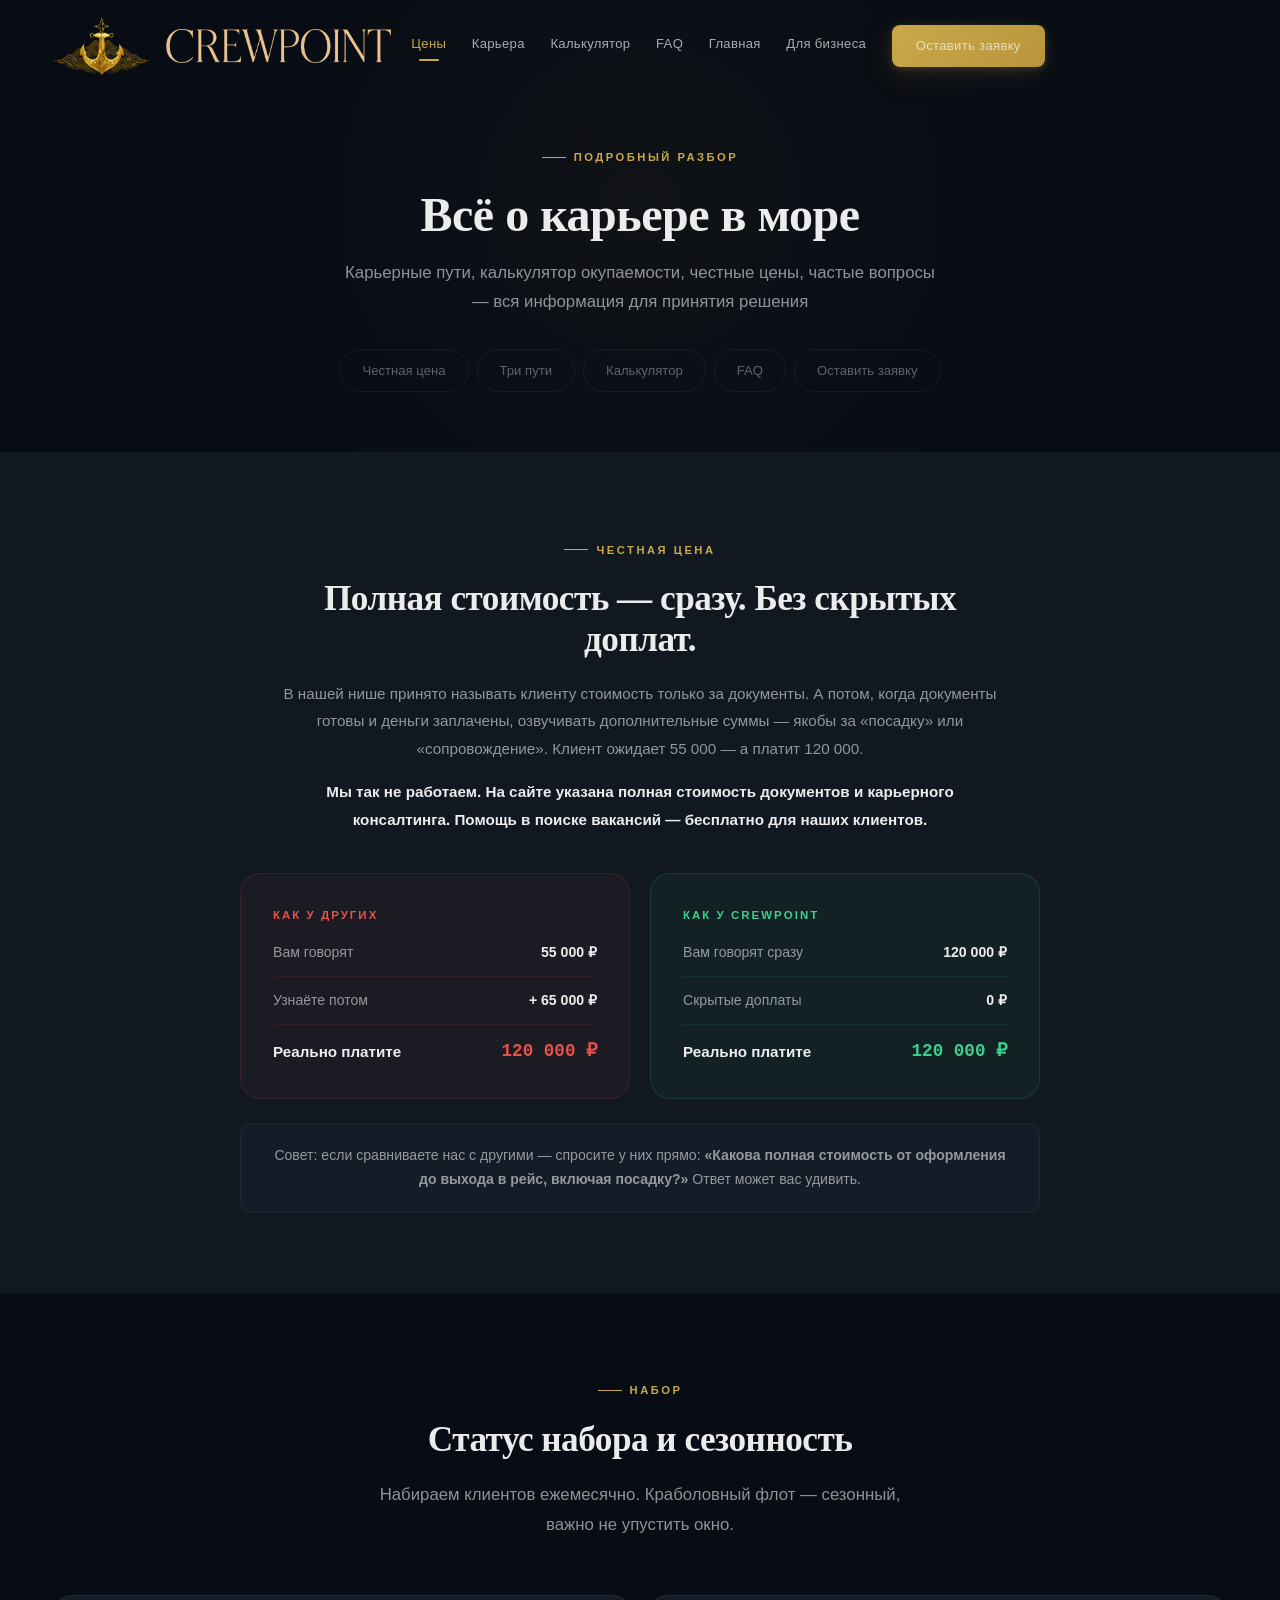
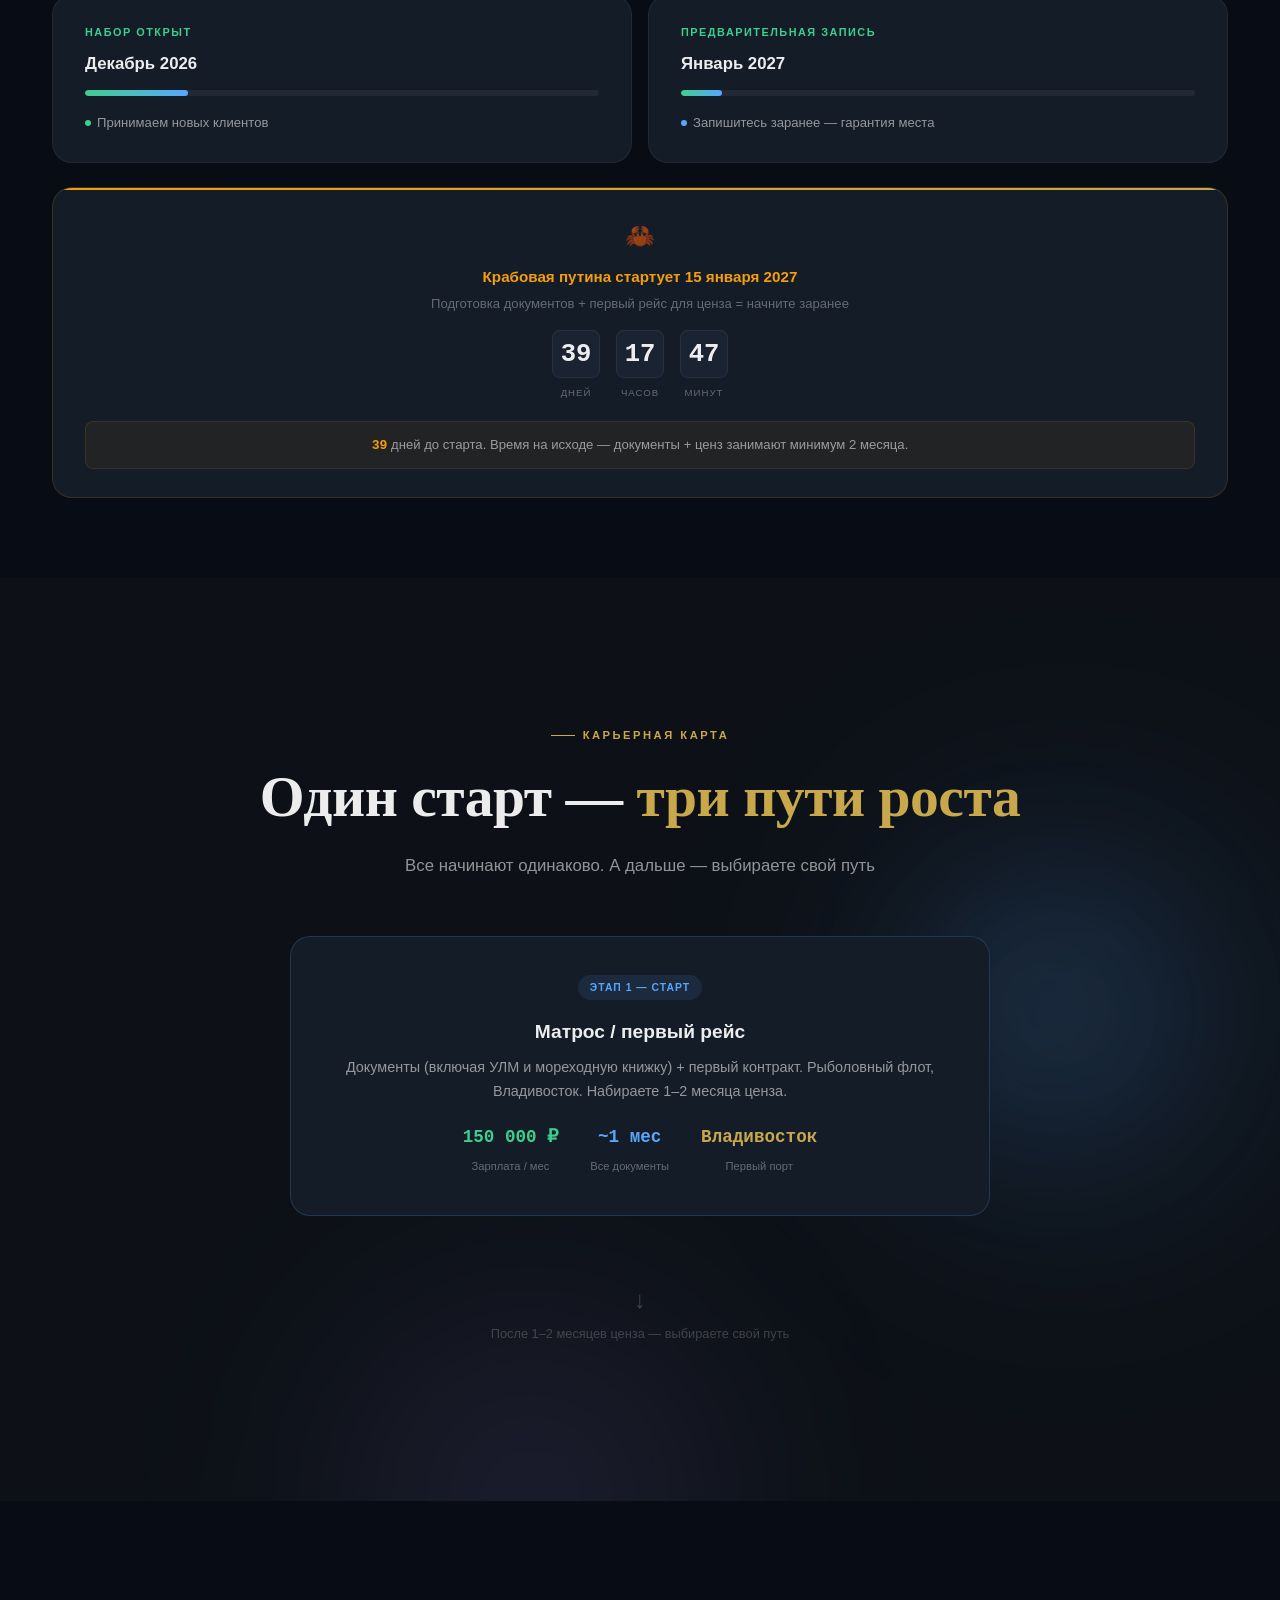
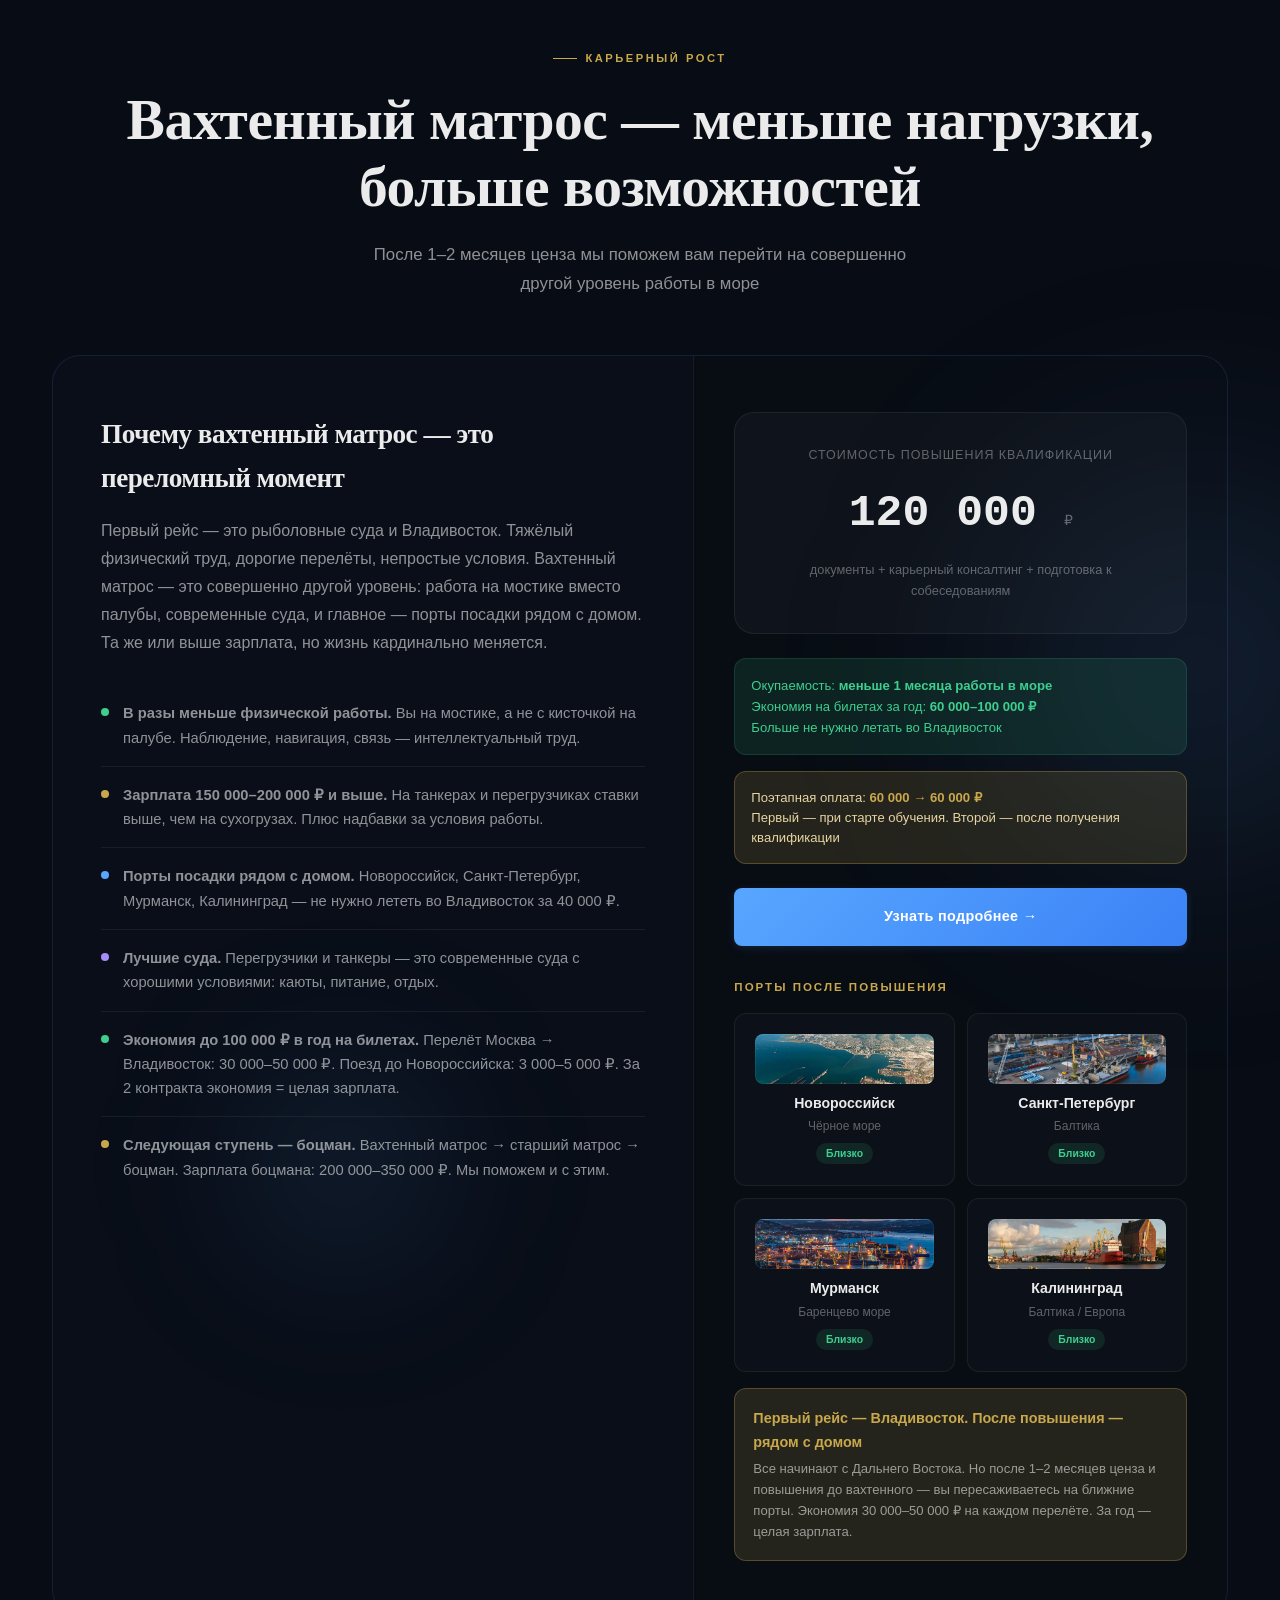
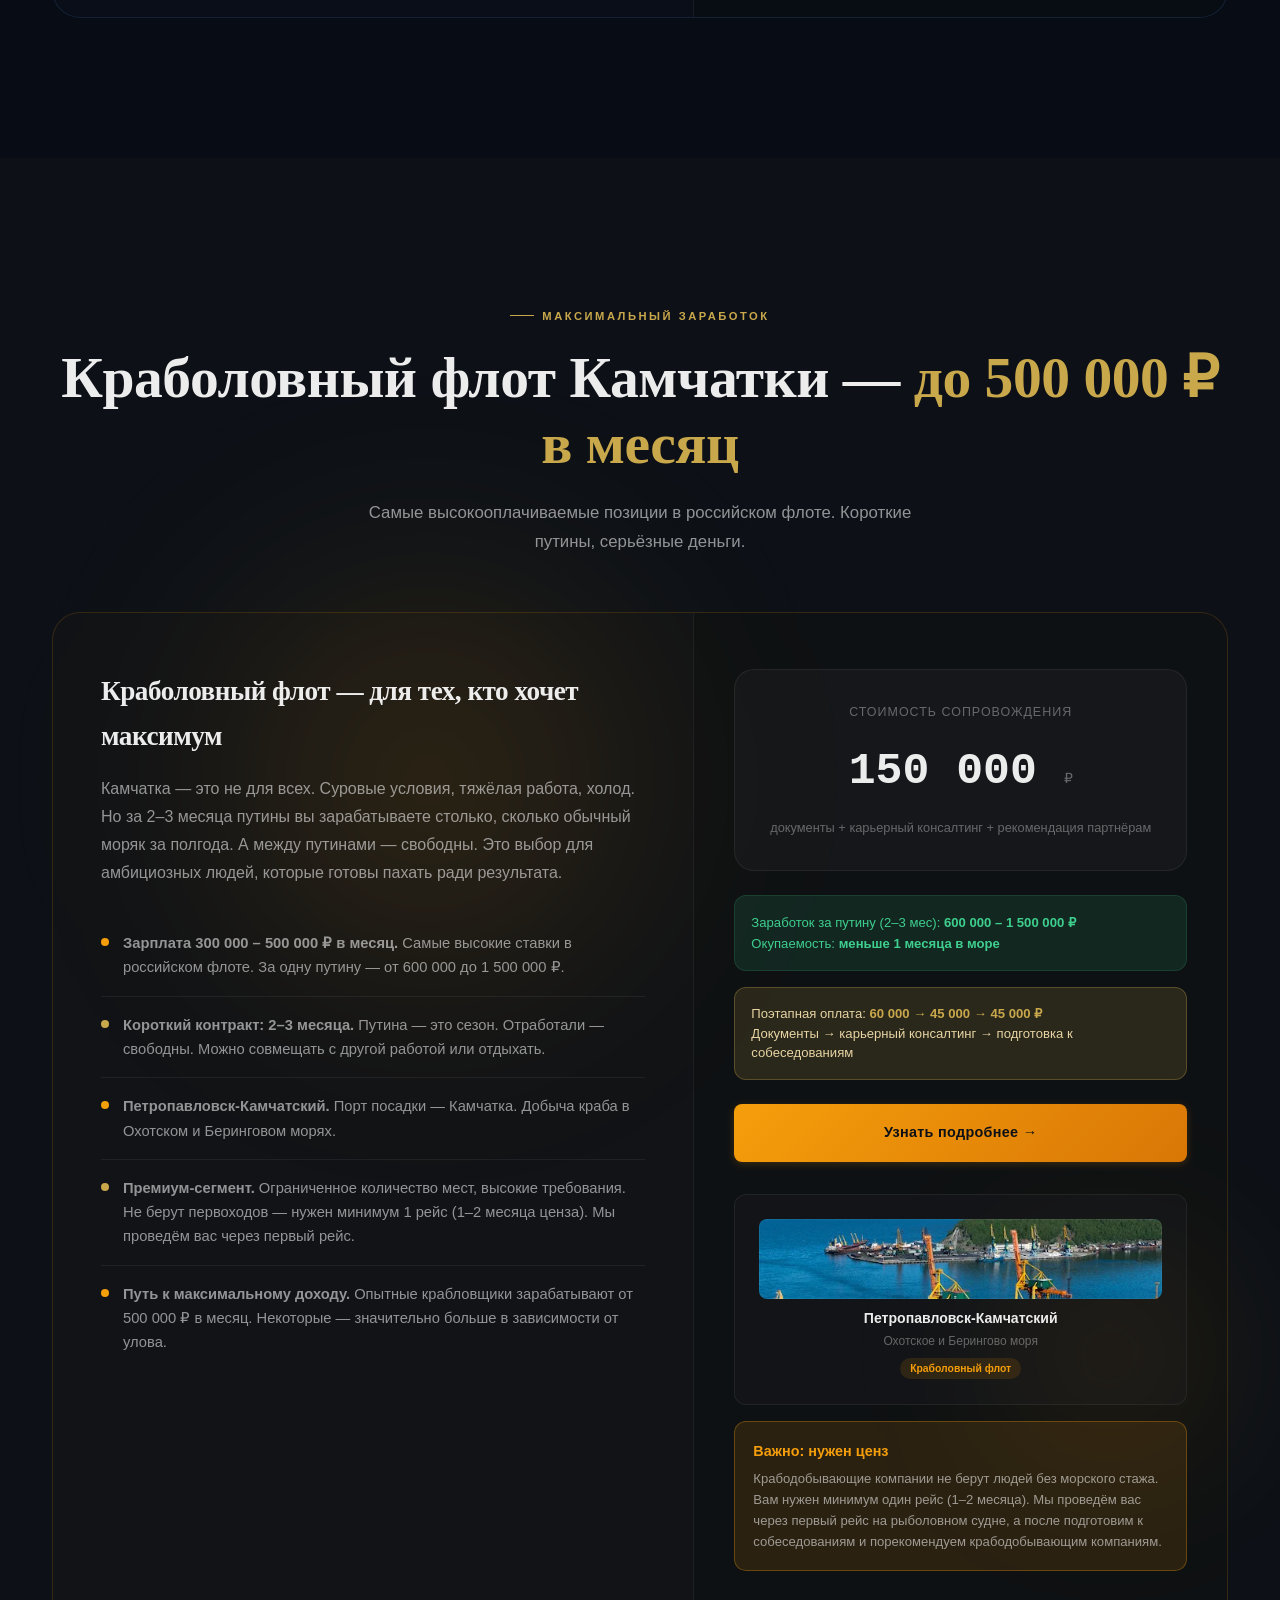
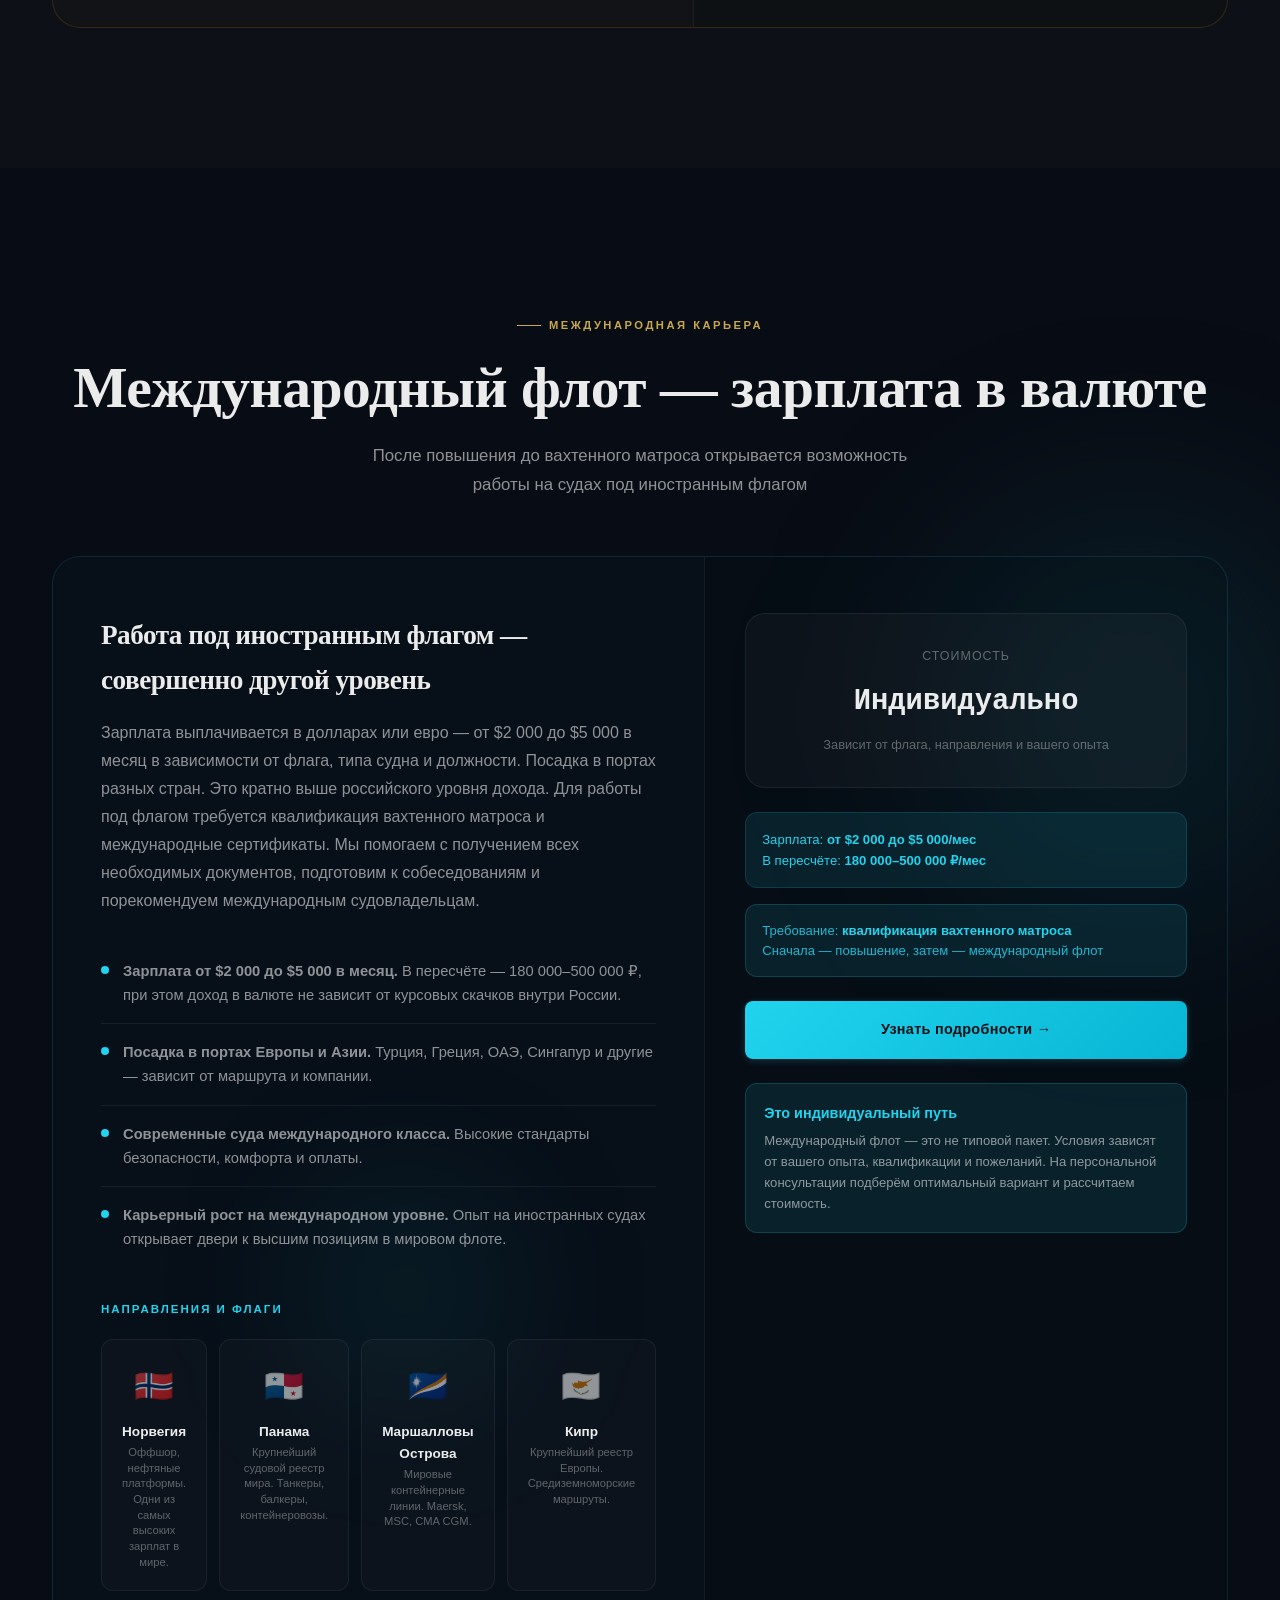
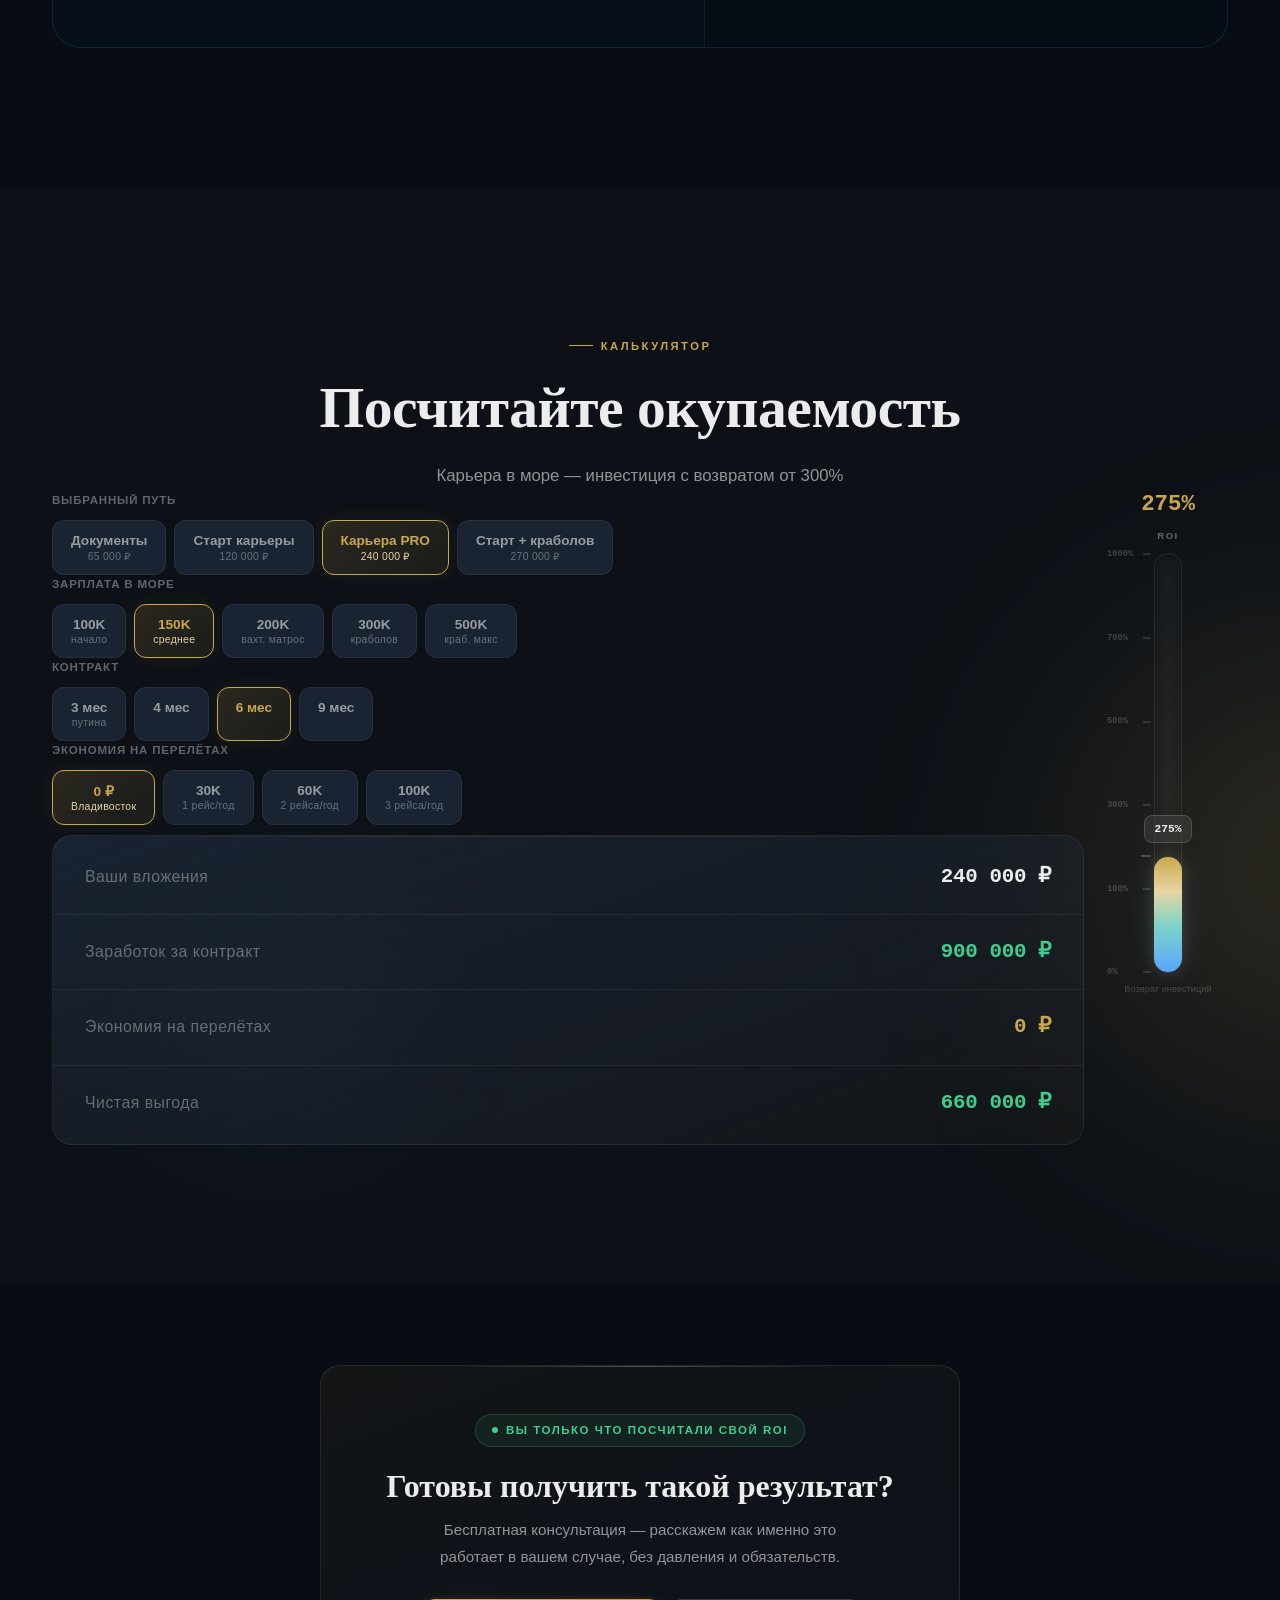
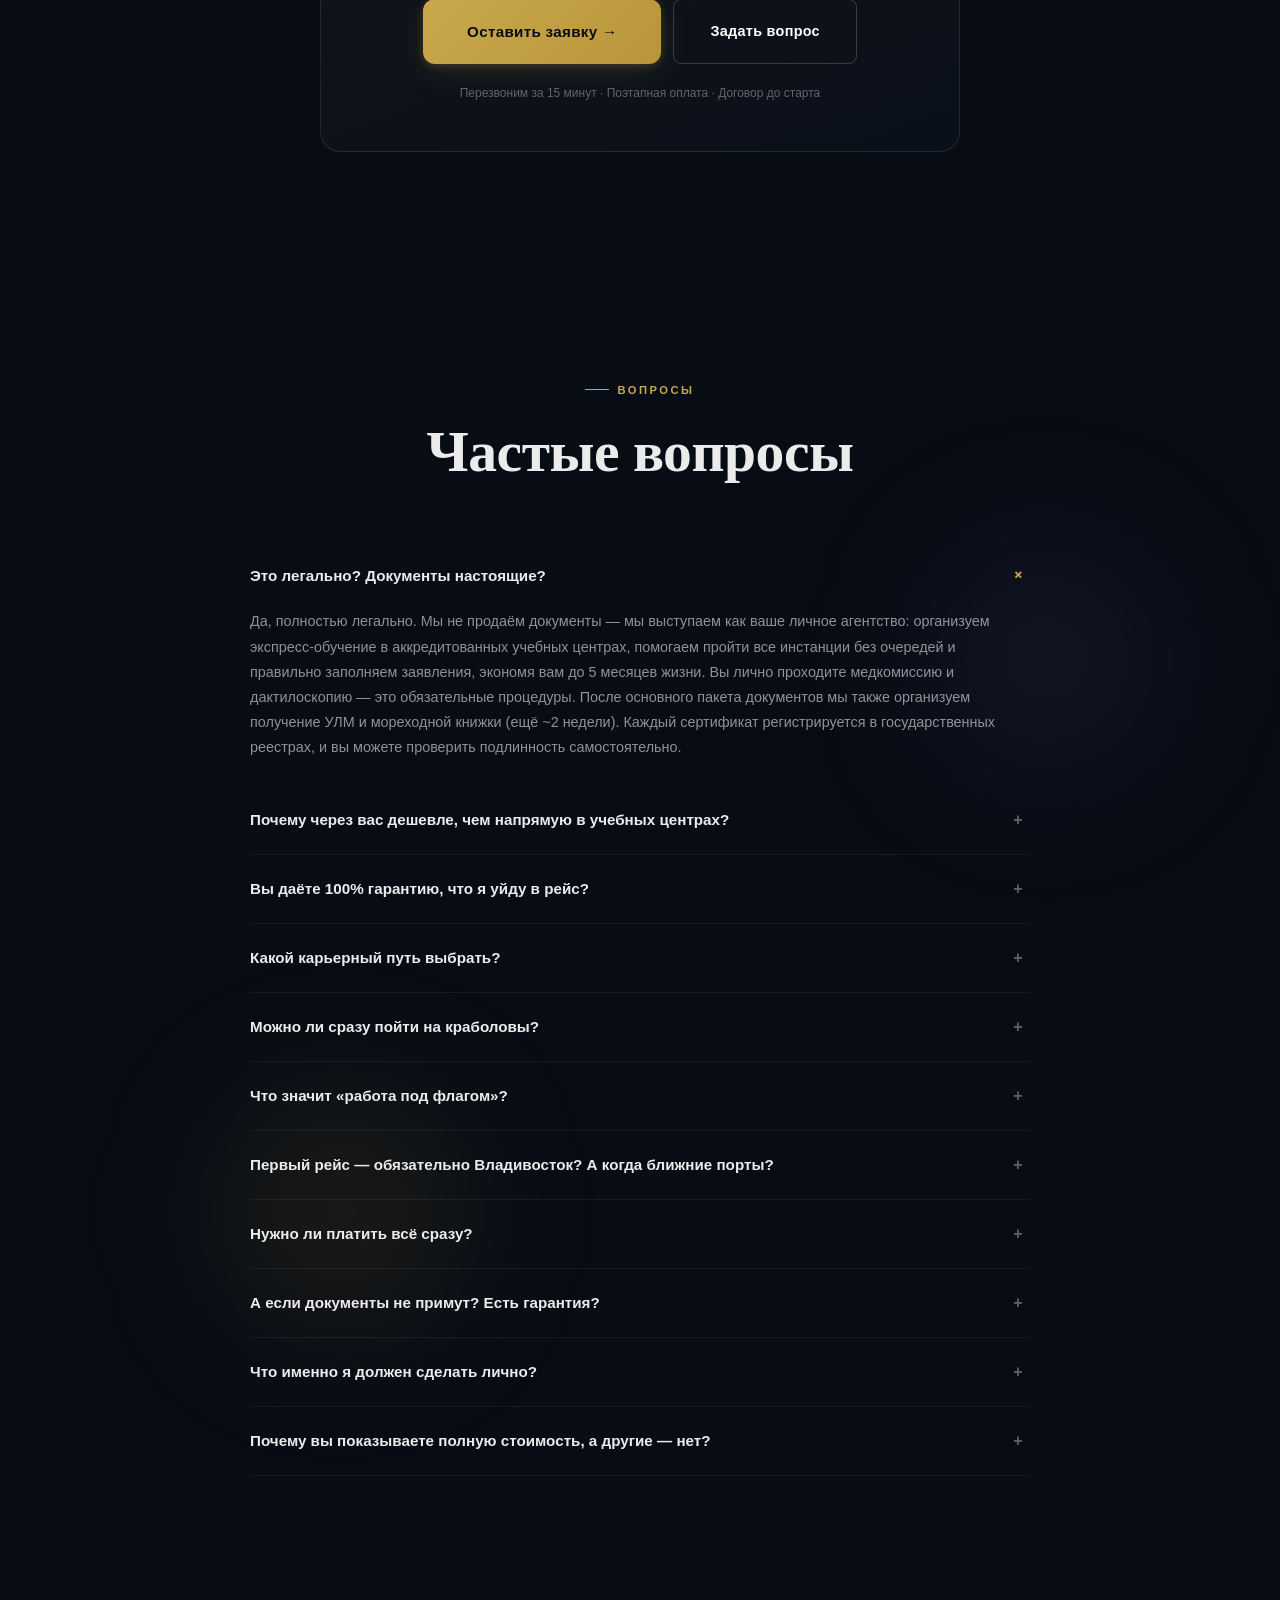
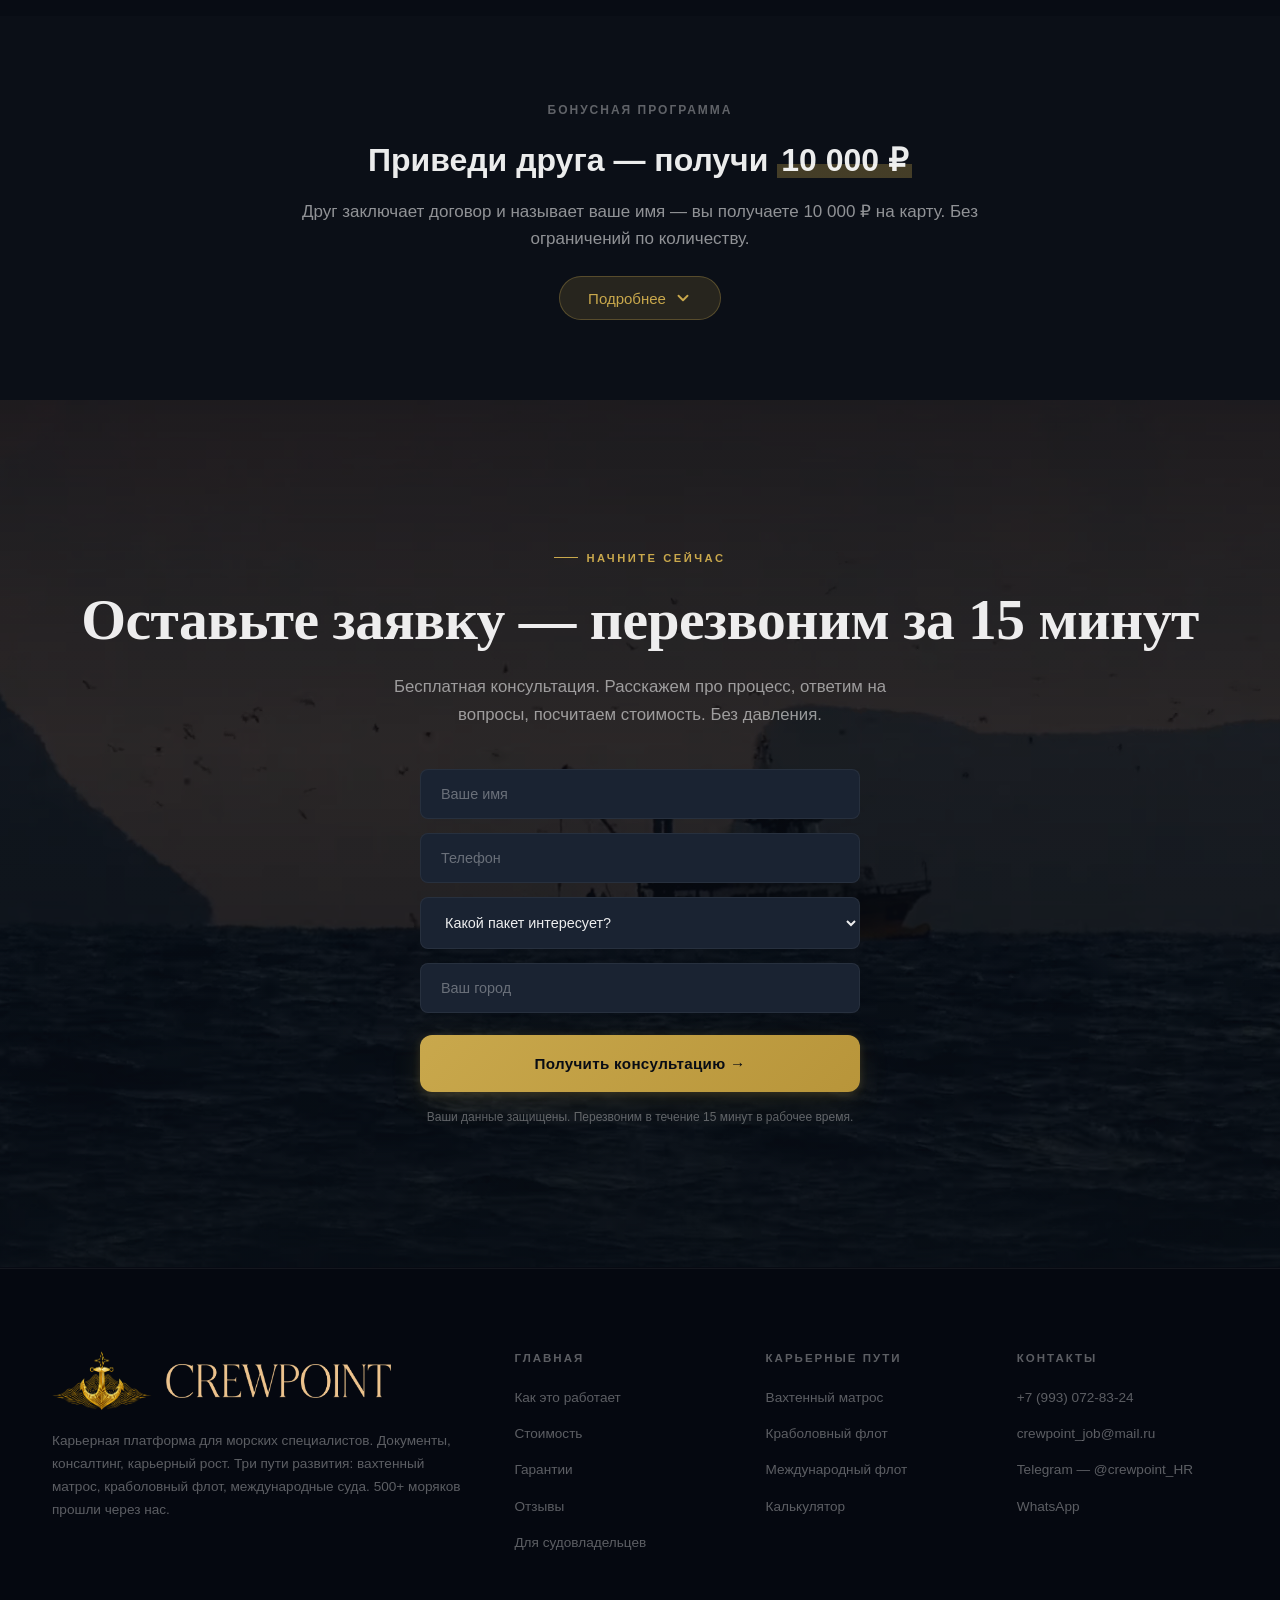
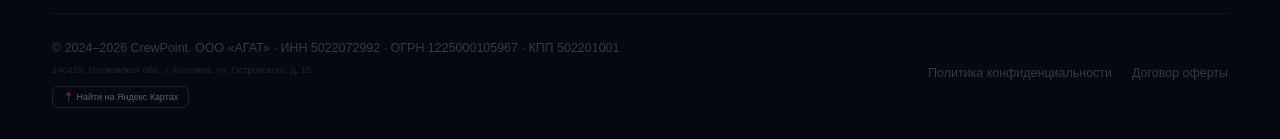
==== commit 4c172a13: "Add files via upload" ====
--- a/details.html
+++ b/details.html
@@ -366,7 +366,8 @@
 </div>
 <div class="footer-bottom"><div>
   &copy; 2024–2026 CrewPoint. ООО «АГАТ» · ИНН&nbsp;5022072992 · ОГРН&nbsp;1225000105967 · КПП&nbsp;502201001<br>
-  <span style="font-size:.75em;opacity:.55">140415, Московская обл., г. Коломна, ул. Островского, д. 15</span>
+  <span style="font-size:.75em;opacity:.55">140415, Московская обл., г. Коломна, ул. Островского, д. 15</span><br>
+  <a href="https://yandex.ru/maps/org/kryupoint/147813685708/?ll=30.309841%2C59.987763&mode=search&sctx=ZAAAAAgBEAAaKAoSCQbYR6euVD5AEcl1U8pr%2BU1AEhIJD9O%2Bub964D8REaeTbHU52z8iBgABAgMEBSgKOABA2a4HSAFqAnJ1nQHNzMw9oAEAqAEAvQG8zELDggIQ0LrRgNGO0L%2FQvtC40L3RgooCAJICAJoCDGRlc2t0b3AtbWFwcw%3D%3D&sll=30.309841%2C59.987763&sspn=0.007192%2C0.002190&text=%D0%BA%D1%80%D1%8E%D0%BF%D0%BE%D0%B8%D0%BD%D1%82&z=18.6" target="_blank" rel="noopener noreferrer" style="display:inline-flex;align-items:center;gap:5px;margin-top:6px;font-size:.72em;color:var(--text-muted);text-decoration:none;border:1px solid rgba(255,255,255,0.1);border-radius:6px;padding:3px 10px;transition:color .3s,border-color .3s" onmouseover="this.style.color='var(--gold)';this.style.borderColor='rgba(201,168,76,0.3)'" onmouseout="this.style.color='var(--text-muted)';this.style.borderColor='rgba(255,255,255,0.1)'">📍 Найти на Яндекс Картах</a>
 </div><div class="footer-legal"><a href="privacy.html">Политика конфиденциальности</a><a href="offer.pdf">Договор оферты</a></div></div>
 </div>
 </footer>
--- a/assets/css/style.css
+++ b/assets/css/style.css
@@ -1,976 +1 @@
-*,*::before,*::after{margin:0;padding:0;box-sizing:border-box}
-:root{--bg-deepest:#050810;--bg-dark:#080C14;--bg-navy:#0D1117;--bg-panel:#111820;--bg-card:#141C27;--bg-card-hover:#182231;--bg-elevated:#1A2332;--border-subtle:rgba(255,255,255,0.06);--border-light:rgba(255,255,255,0.1);--border-gold:rgba(201,168,76,0.3);--gold:#C9A84C;--gold-light:#E8D5A3;--gold-muted:rgba(201,168,76,0.15);--green:#3ECF8E;--green-muted:rgba(62,207,142,0.12);--red:#E5534B;--red-muted:rgba(229,83,75,0.1);--purple:#A78BFA;--purple-muted:rgba(167,139,250,0.12);--blue:#58A6FF;--blue-muted:rgba(88,166,255,0.1);--orange:#F59E0B;--orange-muted:rgba(245,158,11,0.12);--cyan:#22D3EE;--cyan-muted:rgba(34,211,238,0.1);--text-primary:rgba(255,255,255,0.92);--text-secondary:rgba(255,255,255,0.55);--text-muted:rgba(255,255,255,0.35);--text-faint:rgba(255,255,255,0.2);--white:#fff;--font-sans:'Inter',-apple-system,BlinkMacSystemFont,sans-serif;--font-serif:'Playfair Display',Georgia,serif;--font-mono:'JetBrains Mono',monospace;--radius:8px;--radius-md:12px;--radius-lg:20px;--radius-xl:28px;--ease:cubic-bezier(0.4,0,0.2,1);--ease-out:cubic-bezier(0,0,0.2,1);--shadow-card:0 1px 2px rgba(0,0,0,0.3),0 4px 16px rgba(0,0,0,0.2);--shadow-elevated:0 2px 4px rgba(0,0,0,0.3),0 8px 32px rgba(0,0,0,0.3),0 24px 60px rgba(0,0,0,0.15);--shadow-glow-gold:0 0 40px rgba(201,168,76,0.08),0 0 80px rgba(201,168,76,0.04)}
-
-html{scroll-behavior:smooth;font-size:16px;-webkit-font-smoothing:antialiased}
-body{font-family:var(--font-sans);color:var(--text-secondary);background:var(--bg-dark);line-height:1.65;overflow-x:hidden}
-.container{max-width:1240px;margin:0 auto;padding:0 32px}
-.section{padding:140px 0}
-.section--sm{padding:80px 0}
-.label{display:inline-flex;align-items:center;gap:8px;font-size:.7rem;font-weight:700;letter-spacing:2.5px;text-transform:uppercase;color:var(--gold);margin-bottom:20px}
-.label::before{content:'';width:24px;height:1px;background:var(--gold)}
-.title{font-family:var(--font-serif);font-size:clamp(2.2rem,4.5vw,3.6rem);font-weight:800;color:var(--text-primary);line-height:1.15;margin-bottom:20px;letter-spacing:-.5px}
-.title .accent{color:var(--gold)}
-.title--sm{font-size:clamp(1.6rem,3vw,2.2rem)}
-.subtitle{font-size:1.05rem;color:var(--text-secondary);max-width:560px;line-height:1.75;margin-left:auto;margin-right:auto}
-
-.text-center{text-align:center}
-.bg-dark{background:var(--bg-dark)}
-.bg-navy{background:var(--bg-navy)}
-.bg-deepest{background:var(--bg-deepest)}
-.bg-panel{background:var(--bg-panel)}
-.text-green{color:var(--green)}
-.text-blue{color:var(--blue)}
-.text-gold{color:var(--gold)}
-.text-orange{color:var(--orange)}
-.text-cyan{color:var(--cyan)}
-.text-red{color:var(--red)}
-.faded{opacity:.4}
-
-.btn{display:inline-flex;align-items:center;justify-content:center;gap:10px;padding:17px 36px;border-radius:var(--radius);font-family:var(--font-sans);font-size:.9rem;font-weight:600;border:none;cursor:pointer;transition:all .45s var(--ease);text-decoration:none;white-space:nowrap;letter-spacing:.3px;position:relative;overflow:hidden}
-.btn::after{content:'';position:absolute;inset:0;background:linear-gradient(135deg,rgba(255,255,255,0.08),transparent);opacity:0;transition:opacity .45s var(--ease)}
-.btn:hover::after{opacity:1}
-.btn--gold{background:linear-gradient(135deg,#C9A84C,#B8953A);color:var(--bg-dark);box-shadow:0 2px 8px rgba(201,168,76,0.2),0 8px 32px rgba(201,168,76,0.12)}
-.btn--gold:hover{box-shadow:0 4px 16px rgba(201,168,76,0.3),0 16px 48px rgba(201,168,76,0.15);transform:translateY(-1px)}
-.btn--outline{background:transparent;color:#fff;border:1px solid rgba(255,255,255,0.18)}
-.btn--outline:hover{border-color:var(--gold);color:var(--gold)}
-.btn--purple{background:linear-gradient(135deg,#7C3AED,#6D28D9);color:#fff;box-shadow:0 2px 8px rgba(124,58,237,0.2)}
-.btn--purple:hover{box-shadow:0 4px 16px rgba(124,58,237,0.3);transform:translateY(-1px)}
-.btn--orange{background:linear-gradient(135deg,var(--orange),#D97706);color:#0d1117;box-shadow:0 2px 8px rgba(245,158,11,0.2)}
-.btn--orange:hover{box-shadow:0 4px 16px rgba(245,158,11,0.3);transform:translateY(-1px)}
-.btn--cyan{background:linear-gradient(135deg,var(--cyan),#06B6D4);color:#0d1117;box-shadow:0 2px 8px rgba(34,211,238,0.2)}
-.btn--cyan:hover{box-shadow:0 4px 16px rgba(34,211,238,0.3);transform:translateY(-1px)}
-.btn--primary{background:linear-gradient(135deg,var(--blue),#3B82F6);color:#fff;box-shadow:0 2px 8px rgba(88,166,255,0.15)}
-.btn--primary:hover{box-shadow:0 4px 16px rgba(88,166,255,0.25);transform:translateY(-1px)}
-.btn--lg{padding:20px 44px;font-size:.95rem;border-radius:var(--radius-md)}
-.btn--sm{padding:12px 24px;font-size:.85rem}
-.btn--full{width:100%}
-
-.photo{width:100%;height:100%;object-fit:cover;display:block;background:var(--bg-elevated)}
-.photo-frame{overflow:hidden;border-radius:var(--radius-md);background:var(--bg-elevated);position:relative}
-.photo-frame::after{content:'';position:absolute;inset:0;border:1px solid var(--border-subtle);border-radius:inherit;pointer-events:none}
-.reveal{opacity:0;transform:translateY(40px);transition:opacity 1.2s var(--ease-out),transform 1.2s var(--ease-out)}
-.reveal.visible{opacity:1;transform:translateY(0)}
-.reveal-d1{transition-delay:.1s}
-.reveal-d2{transition-delay:.2s}
-.reveal-d3{transition-delay:.3s}
-.reveal-d5{transition-delay:.5s}
-@keyframes pulse-dot{0%,100%{opacity:1}50%{opacity:.4}}
-
-.header{position:fixed;top:0;left:0;right:0;z-index:1000;padding:14px 0;transition:background .5s var(--ease),backdrop-filter .5s var(--ease),border-color .5s var(--ease);will-change:padding,background}
-.header.scrolled{padding:14px 0;background:rgba(8,12,20,0.85);backdrop-filter:blur(24px) saturate(180%);border-bottom:1px solid var(--border-subtle)}
-.header .container{display:grid;grid-template-columns:1fr auto 1fr;align-items:center;position:relative}
-.logo{display:flex;align-items:center;gap:14px;text-decoration:none;color:var(--text-primary);justify-self:start}
-.logo-icon{width:100px;height:64px;object-fit:contain;transition:all .4s var(--ease)}
-.logo:hover .logo-icon{filter:drop-shadow(0 0 12px rgba(201,168,76,0.4));transform:scale(1.05)}
-.logo-name{height:34px;width:auto;object-fit:contain;transition:opacity .3s var(--ease)}
-.nav{display:flex;align-items:center;gap:clamp(16px,2vw,36px);justify-self:center;margin-left:20px;white-space:nowrap}
-.nav a{color:rgba(255,255,255,0.65);text-decoration:none;font-size:.82rem;font-weight:500;letter-spacing:.3px;transition:color .3s var(--ease)}
-.nav a:hover{color:#fff}
-.nav .btn{padding:10px 24px}
-.burger{display:none;background:none;border:none;cursor:pointer;padding:6px;flex-direction:column;gap:5px;justify-self:end;z-index:1001;position:relative}
-.burger span{width:20px;height:1.5px;background:var(--text-primary);border-radius:2px;transition:transform .4s cubic-bezier(0.34,1.56,0.64,1),opacity .3s ease,width .3s ease;transform-origin:center;display:block}
-.burger.active span:nth-child(1){transform:translateY(6.5px) rotate(45deg)}
-.burger.active span:nth-child(2){opacity:0;transform:scaleX(0)}
-.burger.active span:nth-child(3){transform:translateY(-6.5px) rotate(-45deg)}
-.mobile-menu{display:flex;position:fixed;inset:0;background:rgba(5,8,16,0.96);backdrop-filter:blur(32px) saturate(180%);-webkit-backdrop-filter:blur(32px) saturate(180%);z-index:999;flex-direction:column;align-items:center;justify-content:center;gap:0;opacity:0;pointer-events:none;transform:translateY(-12px);transition:opacity .4s cubic-bezier(0.4,0,0.2,1),transform .4s cubic-bezier(0.4,0,0.2,1)}
-.mobile-menu.active{opacity:1;pointer-events:all;transform:translateY(0)}
-.mobile-menu a{color:var(--text-primary);text-decoration:none;font-size:1.1rem;font-weight:500;padding:14px 0;opacity:0;transform:translateY(16px);transition:opacity .35s ease,transform .35s ease,color .3s ease}
-.mobile-menu.active a:nth-child(2){transition-delay:.05s;opacity:1;transform:translateY(0)}
-.mobile-menu.active a:nth-child(3){transition-delay:.10s;opacity:1;transform:translateY(0)}
-.mobile-menu.active a:nth-child(4){transition-delay:.15s;opacity:1;transform:translateY(0)}
-.mobile-menu.active a:nth-child(5){transition-delay:.20s;opacity:1;transform:translateY(0)}
-.mobile-menu.active a:nth-child(6){transition-delay:.25s;opacity:1;transform:translateY(0)}
-.mobile-menu.active a:nth-child(7){transition-delay:.30s;opacity:1;transform:translateY(0)}
-.mobile-menu.active a:nth-child(8){transition-delay:.35s;opacity:1;transform:translateY(0)}
-.mobile-menu a:hover{color:var(--gold)}
-.mobile-close{display:none}
-@media(max-width:768px){
-  .mobile-menu{backdrop-filter:blur(24px) saturate(150%);-webkit-backdrop-filter:blur(24px) saturate(150%);background:rgba(5,8,16,0.98)}
-}
-
-.hero{position:relative;min-height:100vh;display:flex;align-items:center;overflow:hidden;padding:140px 0 100px}
-.hero-video{position:absolute;inset:0;z-index:0}
-.hero-video video,.video-fallback{width:100%;height:100%;object-fit:cover}
-.video-fallback{background:linear-gradient(160deg,#050810 0%,#0a1628 30%,#0d1f3c 60%,#081020 100%)}
-.hero-overlay{position:absolute;inset:0;z-index:1;background:linear-gradient(180deg,rgba(5,8,16,0.75) 0%,rgba(8,12,20,0.6) 40%,rgba(8,12,20,0.8) 70%,var(--bg-dark) 100%)}
-.hero-grain{position:absolute;inset:0;z-index:2;opacity:.03;background-image:url("data:image/svg+xml,%3Csvg viewBox='0 0 256 256' xmlns='http://www.w3.org/2000/svg'%3E%3Cfilter id='n'%3E%3CfeTurbulence type='fractalNoise' baseFrequency='0.9' numOctaves='4' stitchTiles='stitch'/%3E%3C/filter%3E%3Crect width='100%25' height='100%25' filter='url(%23n)'/%3E%3C/svg%3E");pointer-events:none}
-.hero .container{position:relative;z-index:3}
-.hero-grid{display:grid;grid-template-columns:1fr 1fr;gap:80px;align-items:center}
-.hero-badge{display:inline-flex;align-items:center;gap:10px;padding:8px 18px 8px 14px;border-radius:100px;border:1px solid rgba(62,207,142,0.2);background:rgba(62,207,142,0.06);color:var(--green);font-size:.78rem;font-weight:600;margin-bottom:32px}
-.hero-badge .dot{width:6px;height:6px;background:var(--green);border-radius:50%;animation:pulse-dot 2s ease infinite}
-.hero h1{font-family:var(--font-serif);font-size:clamp(2.8rem,5.5vw,4.2rem);font-weight:800;color:var(--text-primary);line-height:1.1;margin-bottom:24px;letter-spacing:-1.5px}
-.hero h1 .accent{background:linear-gradient(135deg,var(--gold),var(--gold-light));-webkit-background-clip:text;-webkit-text-fill-color:transparent;background-clip:text}
-.hero-text{font-size:1.05rem;color:var(--text-secondary);margin-bottom:40px;line-height:1.8;max-width:500px}
-.hero-buttons{display:flex;gap:16px;margin-bottom:56px;flex-wrap:wrap}
-.hero-stats{display:flex;gap:48px}
-.hero-stat{position:relative;padding-left:20px}
-.hero-stat::before{content:'';position:absolute;left:0;top:4px;bottom:4px;width:1px;background:var(--border-light)}
-.hero-stat:first-child{padding-left:0}
-.hero-stat:first-child::before{display:none}
-.stat-value{font-family:var(--font-mono);font-size:1.6rem;font-weight:700;color:var(--text-primary);display:block}
-.stat-label{font-size:.75rem;color:var(--text-muted);margin-top:4px}
-.hero-card{background:rgba(255,255,255,0.03);border:1px solid var(--border-subtle);border-radius:var(--radius-xl);padding:40px 36px;backdrop-filter:blur(20px);position:relative}
-.hero-card::before{content:'';position:absolute;top:0;left:32px;right:32px;height:1px;background:linear-gradient(90deg,transparent,var(--gold-muted),transparent)}
-.hero-card-title{color:var(--text-primary);font-size:.95rem;font-weight:600;margin-bottom:28px;display:flex;align-items:center;gap:12px}
-.h-step{display:flex;align-items:flex-start;gap:16px;padding:14px 0}
-.h-step+.h-step{border-top:1px solid var(--border-subtle)}
-.h-step-num{width:32px;height:32px;min-width:32px;border-radius:8px;display:flex;align-items:center;justify-content:center;font-size:.75rem;font-weight:700;color:var(--white);background:var(--bg-elevated);border:1px solid var(--border-light)}
-.h-step-num--gold{border-color:var(--border-gold);color:var(--gold)}
-.h-step-num--purple{border-color:rgba(167,139,250,0.3);color:var(--purple)}
-.h-step h4{font-size:.85rem;font-weight:600;color:var(--text-primary);margin-bottom:2px}
-.h-step p{font-size:.78rem;color:var(--text-muted);line-height:1.5}
-.detail-hint{text-align:center;padding:0 32px 48px;margin-bottom:0}
-.detail-hint a{color:var(--text-muted);font-size:.82rem;text-decoration:none;display:inline-flex;align-items:center;gap:6px;transition:color .4s var(--ease);letter-spacing:.2px}
-.detail-hint a:hover{color:var(--gold)}
-.detail-hint .hint-arrow{font-size:.75rem;transition:transform .3s var(--ease)}
-.detail-hint a:hover .hint-arrow{transform:translateX(3px)}
-
-.mini-hero{padding:140px 0 60px;position:relative;overflow:hidden}
-.mini-hero::before{content:'';position:absolute;top:-200px;left:50%;transform:translateX(-50%);width:800px;height:800px;background:radial-gradient(circle,rgba(201,168,76,0.04),transparent 70%);border-radius:50%;pointer-events:none}
-.mini-hero .container{position:relative;z-index:1}
-.mini-hero h1{font-family:var(--font-serif);font-size:clamp(2rem,4vw,3rem);font-weight:800;color:var(--text-primary);line-height:1.15;margin-bottom:16px;letter-spacing:-.5px}
-.mini-hero p{font-size:1.05rem;color:var(--text-secondary);max-width:600px;margin:0 auto 32px;line-height:1.75}
-.mini-hero-nav{display:flex;justify-content:center;gap:8px;flex-wrap:wrap}
-.mini-hero-nav a{padding:10px 22px;border:1px solid var(--border-subtle);border-radius:100px;color:var(--text-muted);font-size:.82rem;font-weight:500;text-decoration:none;transition:all .35s var(--ease)}
-.mini-hero-nav a:hover{border-color:var(--gold);color:var(--gold);background:var(--gold-muted)}
-
-.problems-grid{display:grid;grid-template-columns:repeat(2,1fr);gap:20px;margin-top:56px}
-.problem-card{background:var(--bg-card);border:1px solid var(--border-subtle);border-radius:var(--radius-lg);padding:36px;transition:all .5s var(--ease);position:relative;overflow:hidden}
-.problem-card::before{content:'';position:absolute;top:0;left:0;right:0;height:1px;background:linear-gradient(90deg,transparent,var(--red-muted),transparent);opacity:0;transition:opacity .5s var(--ease)}
-.problem-card:hover{border-color:rgba(229,83,75,0.15);background:var(--bg-card-hover)}
-.problem-card:hover::before{opacity:1}
-.problem-img{width:100%;height:200px;border-radius:var(--radius-md);margin-bottom:20px;overflow:hidden}
-.problem-card h3{font-size:1.05rem;font-weight:700;color:var(--text-primary);margin-bottom:10px}
-.problem-card p{font-size:.9rem;color:var(--text-secondary);line-height:1.7}
-.problems-compact{margin-top:40px;max-width:640px;margin-left:auto;margin-right:auto}
-.problem-row{display:flex;align-items:flex-start;gap:14px;padding:16px 0;border-bottom:1px solid var(--border-subtle)}
-.problem-row:last-child{border-bottom:none}
-.problem-x{color:var(--red);font-weight:700;font-size:1rem;min-width:20px;line-height:1.5}
-.problem-row p{font-size:.95rem;color:var(--text-secondary);line-height:1.6}
-.problem-row strong{color:var(--text-primary);font-weight:600}
-
-.steps-grid{display:grid;grid-template-columns:repeat(4,1fr);gap:0;margin-top:56px}
-.step{text-align:center;padding:0 24px;position:relative}
-.step::after{content:'';position:absolute;top:28px;left:calc(50% + 32px);width:calc(100% - 64px);height:1px;background:linear-gradient(90deg,var(--border-light),var(--border-subtle))}
-.step:last-child::after{display:none}
-.step-num{width:56px;height:56px;margin:0 auto 24px;border:1.5px solid var(--border-light);border-radius:16px;display:flex;align-items:center;justify-content:center;font-family:var(--font-mono);font-size:1rem;font-weight:700;color:var(--text-primary);background:var(--bg-card);transition:all .4s var(--ease);position:relative;z-index:1}
-.step:hover .step-num{border-color:var(--gold);color:var(--gold);box-shadow:var(--shadow-glow-gold)}
-.step:last-child .step-num{border-color:var(--border-gold);color:var(--gold)}
-.step h3{font-size:.95rem;font-weight:700;color:var(--text-primary);margin-bottom:8px}
-.step p{font-size:.85rem;color:var(--text-secondary);line-height:1.65}
-.step-time{display:inline-block;margin-top:16px;padding:5px 14px;border:1px solid var(--border-subtle);border-radius:100px;font-size:.72rem;font-weight:600;color:var(--text-muted);letter-spacing:.5px}
-
-.cohort-banner{margin-top:56px;display:grid;grid-template-columns:1fr 1fr;gap:16px}
-.cohort-card{background:var(--bg-card);border:1px solid var(--border-subtle);border-radius:var(--radius-lg);padding:28px 32px;position:relative;overflow:hidden;transition:all .4s var(--ease)}
-.cohort-card:hover{border-color:var(--border-light)}
-.cohort-card--hot{border-color:rgba(245,158,11,0.2)}
-.cohort-card--hot::before{content:'';position:absolute;top:0;left:0;right:0;height:2px;background:linear-gradient(90deg,var(--orange),var(--gold))}
-.cohort-label{font-size:.68rem;font-weight:700;letter-spacing:1.5px;text-transform:uppercase;margin-bottom:8px}
-.cohort-label--hot{color:var(--orange)}
-.cohort-label--open{color:var(--green)}
-.cohort-title{font-size:1.05rem;font-weight:700;color:var(--text-primary);margin-bottom:12px}
-.cohort-bar{height:6px;background:rgba(255,255,255,0.06);border-radius:100px;overflow:hidden;margin-bottom:8px}
-.cohort-fill{height:100%;border-radius:100px;transition:width 1.5s var(--ease)}
-.cohort-fill--hot{background:linear-gradient(90deg,var(--orange),var(--red))}
-.cohort-fill--open{background:linear-gradient(90deg,var(--green),var(--blue))}
-.cohort-phase{display:inline-flex;align-items:center;gap:6px;font-size:.82rem;color:var(--text-secondary);margin-top:8px}
-.cohort-phase-dot{width:6px;height:6px;border-radius:50%;animation:pulse-dot 2s ease infinite}
-.cohort-phase-dot--green{background:var(--green)}
-.cohort-phase-dot--orange{background:var(--orange)}
-.cohort-phase-dot--blue{background:var(--blue)}
-.season-box{margin-top:24px;background:var(--bg-card);border:1px solid rgba(245,158,11,0.15);border-radius:var(--radius-lg);padding:28px 32px;text-align:center;position:relative;overflow:hidden}
-.season-box::before{content:'';position:absolute;top:0;left:0;right:0;height:2px;background:linear-gradient(90deg,var(--orange),var(--gold))}
-.season-icon{font-size:1.5rem;margin-bottom:8px;display:block}
-.season-title{font-size:.95rem;font-weight:700;color:var(--orange);margin-bottom:4px}
-.season-subtitle{font-size:.82rem;color:var(--text-muted);margin-bottom:16px}
-.season-countdown{display:flex;justify-content:center;gap:16px;margin-bottom:16px}
-.season-unit{text-align:center}
-.season-num{font-family:var(--font-mono);font-size:1.6rem;font-weight:700;color:var(--text-primary);display:block;width:48px;height:48px;line-height:48px;background:var(--bg-elevated);border:1px solid var(--border-subtle);border-radius:var(--radius)}
-.season-lbl{font-size:.6rem;color:var(--text-muted);margin-top:4px;letter-spacing:1px;text-transform:uppercase}
-.season-tip{margin-top:12px;padding:12px 16px;background:rgba(245,158,11,0.06);border:1px solid rgba(245,158,11,0.12);border-radius:var(--radius);font-size:.82rem;color:var(--text-secondary);line-height:1.6}
-.season-tip strong{color:var(--orange);font-family:var(--font-mono)}
-
-.comp-table{margin-top:56px;border:1px solid var(--border-subtle);border-radius:var(--radius-lg);overflow:hidden}
-.comp-row{display:grid;grid-template-columns:1.5fr 1fr 1fr;border-bottom:1px solid var(--border-subtle)}
-.comp-row:last-child{border-bottom:none}
-.comp-row--head{background:var(--bg-elevated)}
-.comp-row--head .comp-cell{font-size:.75rem;font-weight:700;letter-spacing:1.5px;text-transform:uppercase;color:var(--text-muted)}
-.comp-row--head .comp-cell:last-child{color:var(--gold)}
-.comp-cell{padding:16px 24px;font-size:.88rem;display:flex;align-items:center;gap:8px;color:var(--text-secondary)}
-.comp-cell:last-child{background:rgba(201,168,76,0.03);color:var(--gold-light);font-weight:500}
-.comp-cell strong{color:var(--text-primary);font-weight:600}
-.icon-yes{color:var(--green);font-weight:bold}
-.icon-no{color:var(--red);font-weight:bold}
-
-.career-map{margin-top:56px}
-.career-start{background:var(--bg-card);border:1px solid rgba(88,166,255,0.2);border-radius:var(--radius-lg);padding:36px;text-align:center;max-width:700px;margin:0 auto 48px}
-.career-start h3{font-size:1.2rem;font-weight:700;color:var(--text-primary);margin-bottom:8px}
-.career-start p{font-size:.9rem;color:var(--text-secondary)}
-.career-start .stage-stats{display:flex;justify-content:center;gap:32px;margin-top:20px}
-.career-start .s-stat{text-align:center}
-.career-start .s-val{font-family:var(--font-mono);font-size:1.1rem;font-weight:700;display:block}
-.career-start .s-lbl{font-size:.7rem;color:var(--text-muted)}
-.career-arrow-center{text-align:center;padding:16px 0;color:var(--text-faint);font-size:.8rem}
-.career-arrow-center span{display:block;font-size:1.5rem;margin-bottom:4px}
-.career-branches{display:grid;grid-template-columns:repeat(3,1fr);gap:20px;margin-top:16px}
-.branch{background:var(--bg-card);border:1px solid var(--border-subtle);border-radius:var(--radius-lg);padding:32px;transition:all .5s var(--ease);position:relative;overflow:hidden}
-.branch:hover{transform:translateY(-4px);box-shadow:var(--shadow-elevated)}
-.branch--comfort{border-top:2px solid var(--blue)}
-.branch--comfort:hover{border-color:var(--blue);background:rgba(88,166,255,0.03)}
-.branch--capital{border-top:2px solid var(--orange)}
-.branch--capital:hover{border-color:var(--orange);background:rgba(245,158,11,0.03)}
-.branch--global{border-top:2px solid var(--cyan)}
-.branch--global:hover{border-color:var(--cyan);background:rgba(34,211,238,0.03)}
-.branch-badge{display:inline-flex;padding:4px 12px;border-radius:100px;font-size:.65rem;font-weight:700;letter-spacing:1px;text-transform:uppercase;margin-bottom:16px}
-.badge-blue{background:var(--blue-muted);color:var(--blue)}
-.badge-orange{background:var(--orange-muted);color:var(--orange)}
-.badge-cyan{background:var(--cyan-muted);color:var(--cyan)}
-.branch-img{width:100%;height:120px;border-radius:var(--radius);margin-bottom:16px;overflow:hidden}
-.branch h3{font-size:1.1rem;font-weight:700;color:var(--text-primary);margin-bottom:8px}
-.branch .b-desc{font-size:.85rem;color:var(--text-secondary);line-height:1.65;margin-bottom:16px}
-.branch-stats{display:grid;grid-template-columns:1fr 1fr;gap:8px;margin-bottom:16px}
-.b-stat{padding:10px;background:rgba(255,255,255,0.02);border:1px solid var(--border-subtle);border-radius:var(--radius);text-align:center}
-.b-stat .v{font-family:var(--font-mono);font-size:.95rem;font-weight:700;display:block}
-.b-stat .l{font-size:.65rem;color:var(--text-muted);margin-top:2px}
-.branch-features{list-style:none;margin-bottom:20px}
-.branch-features li{display:flex;align-items:flex-start;gap:8px;font-size:.82rem;color:var(--text-secondary);padding:4px 0}
-.ck{color:var(--green);font-weight:bold;font-size:.9rem;line-height:1.3}
-.branch-price{font-size:.85rem;color:var(--text-muted);margin-bottom:16px;padding-top:12px;border-top:1px solid var(--border-subtle)}
-.branch-price strong{color:var(--text-primary);font-family:var(--font-mono);font-size:1rem}
-
-.path-box{border:1px solid var(--border-subtle);border-radius:var(--radius-xl);overflow:hidden;margin-top:56px}
-.path-box--blue{border-color:rgba(88,166,255,0.12);background:rgba(88,166,255,0.02)}
-.path-box--orange{border-color:rgba(245,158,11,0.15);background:rgba(245,158,11,0.02)}
-.path-box--cyan{border-color:rgba(34,211,238,0.12);background:rgba(34,211,238,0.02)}
-.path-inner{display:grid;grid-template-columns:1.2fr 1fr}
-.path-content{padding:56px 48px}
-.path-content h3{font-family:var(--font-serif);font-size:1.7rem;font-weight:800;color:var(--text-primary);margin-bottom:16px;letter-spacing:-.5px}
-.path-content .p-desc{font-size:1rem;color:var(--text-secondary);line-height:1.75;margin-bottom:28px}
-.path-benefits{list-style:none}
-.path-benefits li{display:flex;align-items:flex-start;gap:14px;padding:16px 0;font-size:.92rem;border-bottom:1px solid var(--border-subtle);color:var(--text-secondary);line-height:1.65}
-.path-benefits li:last-child{border-bottom:none}
-.bdot{width:8px;height:8px;min-width:8px;border-radius:50%;margin-top:7px}
-.bdot-green{background:var(--green)}
-.bdot-gold{background:var(--gold)}
-.bdot-blue{background:var(--blue)}
-.bdot-purple{background:var(--purple)}
-.bdot-orange{background:var(--orange)}
-.bdot-cyan{background:var(--cyan)}
-.path-sidebar{padding:56px 40px;background:rgba(0,0,0,0.15);border-left:1px solid var(--border-subtle)}
-.price-box{text-align:center;padding:32px;background:rgba(255,255,255,0.03);border:1px solid var(--border-subtle);border-radius:var(--radius-lg);margin-bottom:24px}
-.price-label{font-size:.78rem;color:var(--text-muted);letter-spacing:1px;text-transform:uppercase;margin-bottom:12px}
-.price-value{font-family:var(--font-mono);font-size:2.8rem;font-weight:700;color:var(--text-primary)}
-.price-value span{font-size:.85rem;color:var(--text-muted);font-weight:400}
-.price-value--sm{font-size:1.8rem}
-.price-note{font-size:.8rem;color:var(--text-muted);margin-top:8px}
-.roi-box{background:var(--green-muted);border:1px solid rgba(62,207,142,0.15);border-radius:var(--radius-md);padding:16px;margin-bottom:16px}
-.roi-box p{font-size:.82rem;color:var(--green);line-height:1.6}
-.roi-box strong{font-weight:700}
-.roi-box--cyan{background:var(--cyan-muted);border-color:rgba(34,211,238,0.15)}
-.roi-box--cyan p{color:var(--cyan)}
-.inst-box{background:var(--gold-muted);border:1px solid var(--border-gold);border-radius:var(--radius-md);padding:16px;margin-bottom:24px}
-.inst-box p{font-size:.82rem;color:var(--gold-light);line-height:1.5}
-.inst-box strong{color:var(--gold);font-weight:700}
-.inst-box--cyan{background:var(--cyan-muted);border-color:rgba(34,211,238,0.2)}
-.inst-box--cyan p{color:rgba(34,211,238,0.85)}
-.inst-box--cyan strong{color:var(--cyan)}
-.geo-title{font-size:.72rem;font-weight:700;letter-spacing:2px;text-transform:uppercase;color:var(--gold);margin:32px 0 16px}
-.geo-title--cyan{color:var(--cyan)}
-.geo-grid{display:grid;grid-template-columns:1fr 1fr;gap:12px}
-.geo-card{background:rgba(255,255,255,0.02);border:1px solid var(--border-subtle);border-radius:var(--radius-md);padding:20px;text-align:center;transition:all .4s var(--ease)}
-.geo-card:hover{border-color:var(--border-gold);background:var(--gold-muted)}
-.geo-card--standalone{padding:24px;margin-top:32px}
-.geo-card-img{width:100%;height:50px;border-radius:var(--radius);margin-bottom:8px;overflow:hidden}
-.geo-card-img--tall{height:80px}
-.geo-card h4{font-size:.88rem;font-weight:600;color:var(--text-primary);margin-bottom:2px}
-.geo-card p{font-size:.75rem;color:var(--text-muted)}
-.geo-tag{display:inline-block;margin-top:6px;padding:2px 10px;background:var(--green-muted);color:var(--green);border-radius:100px;font-size:.65rem;font-weight:700}
-.geo-tag--orange{background:var(--orange-muted);color:var(--orange)}
-.geo-saving{margin-top:16px;padding:18px;background:var(--gold-muted);border:1px solid var(--border-gold);border-radius:var(--radius-md)}
-.geo-saving h4{font-size:.9rem;font-weight:700;color:var(--gold);margin-bottom:4px}
-.geo-saving p{font-size:.82rem;color:var(--text-secondary);line-height:1.6}
-.geo-saving--orange{background:var(--orange-muted);border-color:rgba(245,158,11,0.3)}
-.geo-saving--orange h4{color:var(--orange)}
-.geo-saving--cyan{background:var(--cyan-muted);border-color:rgba(34,211,238,0.2)}
-.geo-saving--cyan h4{color:var(--cyan)}
-.geo-saving--top{margin-top:24px}
-.flag-grid{display:grid;grid-template-columns:repeat(4,1fr);gap:12px;margin-top:20px}
-.flag-card{background:rgba(255,255,255,0.02);border:1px solid var(--border-subtle);border-radius:var(--radius-md);padding:20px;text-align:center;transition:all .4s var(--ease)}
-.flag-card:hover{border-color:rgba(34,211,238,0.3);background:var(--cyan-muted)}
-.flag-emoji{font-size:2rem;margin-bottom:8px;display:block}
-.flag-card h4{font-size:.85rem;font-weight:600;color:var(--text-primary);margin-bottom:2px}
-.flag-card p{font-size:.7rem;color:var(--text-muted);line-height:1.4}
-
-.transparency-wrap{max-width:720px;margin:0 auto}
-.transparency-desc{font-size:.95rem;color:var(--text-secondary);line-height:1.8;margin-top:20px}
-.transparency-desc--bold{color:var(--text-primary);font-weight:600;margin-top:16px}
-.transparency-compare{max-width:800px;margin:40px auto 0}
-.transparency-grid{display:grid;grid-template-columns:repeat(2,1fr);gap:20px}
-.t-card{border-radius:var(--radius-lg);padding:32px}
-.t-card--bad{background:rgba(229,83,75,0.05);border:1px solid rgba(229,83,75,0.15)}
-.t-card--good{background:rgba(62,207,142,0.05);border:1px solid rgba(62,207,142,0.15)}
-.t-heading{font-size:.72rem;font-weight:700;letter-spacing:2px;text-transform:uppercase;margin-bottom:16px}
-.t-rows{display:flex;flex-direction:column;gap:12px}
-.t-row{display:flex;justify-content:space-between;align-items:center}
-.t-row--line{padding-bottom:12px}
-.t-row--line-bad{border-bottom:1px solid rgba(229,83,75,0.1)}
-.t-row--line-good{border-bottom:1px solid rgba(62,207,142,0.1)}
-.t-text{font-size:.88rem;color:var(--text-secondary)}
-.t-value{font-size:.88rem;color:var(--text-primary);font-weight:600}
-.t-total{font-size:.95rem;color:var(--text-primary);font-weight:700}
-.t-total-mono{font-family:var(--font-mono);font-size:1.1rem;font-weight:700}
-.transparency-advice{margin-top:24px;padding:20px 24px;background:var(--bg-card);border:1px solid var(--border-subtle);border-radius:var(--radius-md);text-align:center}
-.transparency-advice p{font-size:.88rem;color:var(--text-secondary);line-height:1.7}
-
-.pricing-tabs{display:flex;justify-content:center;gap:4px;margin-bottom:48px;background:var(--bg-elevated);border-radius:var(--radius-md);padding:4px;max-width:400px;margin-left:auto;margin-right:auto}
-.pricing-tab{flex:1;padding:14px 24px;border:none;background:transparent;border-radius:var(--radius);font-family:var(--font-sans);font-size:.88rem;font-weight:600;color:var(--text-muted);cursor:pointer;transition:all .35s var(--ease);text-align:center}
-.pricing-tab:hover{color:var(--text-primary)}
-.pricing-tab.active{background:var(--gold);color:var(--bg-dark);box-shadow:0 2px 8px rgba(201,168,76,0.25)}
-.pricing-panel{display:none}
-.pricing-panel.active{display:grid;grid-template-columns:repeat(3,1fr);gap:20px;margin-top:56px}
-.p-card{background:var(--bg-card);border:1px solid var(--border-subtle);border-radius:var(--radius-lg);padding:40px 32px;position:relative;transition:all .5s var(--ease)}
-.p-card:hover{border-color:var(--border-light);transform:translateY(-4px);box-shadow:var(--shadow-elevated)}
-.p-card--popular{border-color:var(--border-gold);box-shadow:var(--shadow-glow-gold)}
-.p-card--premium{border-color:rgba(167,139,250,0.2)}
-.card-badge{position:absolute;top:-12px;left:50%;transform:translateX(-50%);padding:5px 18px;border-radius:100px;font-size:.68rem;font-weight:700;letter-spacing:1px;text-transform:uppercase;white-space:nowrap}
-.card-badge--gold{background:var(--gold);color:var(--bg-dark)}
-.card-badge--purple{background:var(--purple);color:var(--white)}
-.p-card h3{font-size:1.1rem;font-weight:700;color:var(--text-primary);margin-bottom:6px}
-.p-card .p-desc{font-size:.82rem;color:var(--text-muted);margin-bottom:24px;line-height:1.5}
-.p-amount{font-family:var(--font-mono);font-size:2.4rem;font-weight:700;color:var(--text-primary);margin-bottom:4px}
-.p-amount span{font-size:.85rem;color:var(--text-muted);font-weight:400}
-.p-note{font-size:.75rem;color:var(--text-muted);margin-bottom:24px}
-.p-features{list-style:none;margin-bottom:24px}
-.p-features li{display:flex;align-items:flex-start;gap:10px;padding:8px 0;font-size:.85rem;color:var(--text-secondary);border-bottom:1px solid var(--border-subtle)}
-.p-features li:last-child{border-bottom:none}
-.p-features .no{color:var(--text-faint);font-size:.95rem;line-height:1.3}
-.p-inst{background:var(--gold-muted);border:1px solid var(--border-gold);border-radius:var(--radius);padding:12px;margin-bottom:16px;text-align:center}
-.p-inst p{font-size:.78rem;color:var(--gold-light)}
-.p-inst strong{color:var(--gold)}
-.p-req{background:var(--purple-muted);border:1px solid rgba(167,139,250,0.2);border-radius:var(--radius);padding:12px;margin-bottom:16px;text-align:center}
-.p-req p{font-size:.78rem;color:var(--purple)}
-.pricing-note{text-align:center;margin-top:32px;font-size:.85rem;color:var(--text-muted);line-height:1.6;max-width:600px;margin-left:auto;margin-right:auto}
-
-.chip-group{display:flex;flex-wrap:wrap;gap:8px}
-.chip{display:flex;flex-direction:column;align-items:center;gap:2px;padding:12px 18px;background:var(--bg-elevated);border:1px solid var(--border-subtle);border-radius:var(--radius-md);font-family:var(--font-sans);font-size:.85rem;font-weight:600;color:var(--text-secondary);cursor:pointer;transition:all .35s var(--ease);white-space:nowrap;position:relative;overflow:hidden}
-.chip::before{content:'';position:absolute;inset:0;background:linear-gradient(135deg,rgba(201,168,76,0.08),transparent);opacity:0;transition:opacity .35s var(--ease)}
-.chip:hover{border-color:var(--gold);color:var(--text-primary);background:rgba(201,168,76,0.04)}
-.chip:hover::before{opacity:1}
-.chip.active{border-color:var(--gold);color:var(--gold);background:rgba(201,168,76,0.08);box-shadow:0 0 20px rgba(201,168,76,0.08),inset 0 0 20px rgba(201,168,76,0.03)}
-.chip.active::before{opacity:1}
-.chip-sub{font-size:.65rem;font-weight:400;color:var(--text-muted);letter-spacing:.3px}
-.chip.active .chip-sub{color:var(--gold-light)}
-.chip.locked-chip,.chip.disabled{opacity:.25;pointer-events:none;cursor:not-allowed}
-.chip-group.locked .chip:not([data-value="0"]){opacity:.3;pointer-events:none}
-.calc-group label{display:block;font-size:.72rem;font-weight:600;color:var(--text-muted);margin-bottom:10px;letter-spacing:.8px;text-transform:uppercase}
-.calc-result{background:linear-gradient(160deg,var(--bg-elevated),rgba(201,168,76,0.03));border:1px solid var(--border-subtle);border-radius:var(--radius-lg);position:relative;overflow:hidden}
-.calc-result::before{content:'';position:absolute;top:0;left:24px;right:24px;height:1px;background:linear-gradient(90deg,transparent,var(--gold-muted),transparent)}
-.calc-item{padding:20px 32px;border-bottom:1px solid var(--border-subtle);display:flex;justify-content:space-between;align-items:center;transition:background .3s var(--ease)}
-.calc-item:hover{background:rgba(255,255,255,0.02)}
-.calc-item:last-child{border-bottom:none;padding-bottom:24px}
-.calc-item:first-child{padding-top:24px}
-.calc-item--loss{background:rgba(229,83,75,0.04)}
-.calc-item--loss .calc-label{color:var(--red)}
-.calc-label{font-size:.99rem;color:var(--text-muted);letter-spacing:.5px;font-weight:500}
-.calc-val{font-family:var(--font-mono);font-size:1.3rem;font-weight:700;color:var(--text-primary);letter-spacing:-.3px;text-align:right}
-.calc-val--green{color:var(--green)}
-.calc-val--gold{color:var(--gold)}
-.calc-val--red{color:var(--red)!important}
-.calc-no-result{padding:40px 32px;text-align:center;background:var(--bg-card);border:1px solid var(--border-subtle);border-radius:var(--radius-lg);margin-top:20px}
-.calc-no-icon{font-size:2rem;margin-bottom:16px;opacity:.3}
-.calc-no-result h4{font-size:1.1rem;font-weight:700;color:var(--text-primary);margin-bottom:12px}
-.calc-no-result p{font-size:.88rem;color:var(--text-secondary);line-height:1.7;margin-bottom:20px}
-.calc-no-cta{font-size:.9rem;font-weight:600;color:var(--gold);cursor:pointer;text-decoration:underline;text-underline-offset:3px}
-.flight-warning{margin-top:10px;font-size:.78rem;line-height:1.5;padding:0;border-radius:var(--radius);transition:all .4s var(--ease)}
-.flight-warning.show{padding:12px 16px;background:rgba(229,83,75,0.06);border:1px solid rgba(229,83,75,0.15)}
-.flight-warning p{color:var(--red);font-weight:500}
-.flight-warning .warn-highlight{font-family:var(--font-mono);font-weight:700;color:var(--red)}
-.flight-warning .warn-cta{color:var(--gold);font-weight:600;cursor:pointer;text-decoration:underline;text-underline-offset:2px}
-.flight-warning .warn-cta:hover{color:var(--gold-light)}
-.calc-outer{display:grid;grid-template-columns:1fr 120px;gap:24px;align-items:start}
-.roi-gauge-sticky{position:sticky;top:100px;height:fit-content}
-.roi-gauge{display:flex;flex-direction:column;align-items:center;gap:10px}
-.roi-gauge-value{font-family:var(--font-mono);font-size:1.4rem;font-weight:700;color:var(--gold);text-align:center;line-height:1.2}
-.roi-gauge-label{font-size:.6rem;font-weight:600;letter-spacing:1.5px;text-transform:uppercase;color:var(--text-muted);text-align:center}
-.roi-gauge-track{width:28px;height:420px;background:rgba(255,255,255,0.03);border:1px solid var(--border-subtle);border-radius:100px;position:relative;overflow:visible;box-shadow:inset 0 2px 8px rgba(0,0,0,0.3)}
-.roi-gauge-fill{position:absolute;bottom:0;left:-1px;right:-1px;border-radius:100px;background:linear-gradient(to top,#58A6FF 0%,#7DD3C8 40%,var(--gold-light) 70%,var(--gold) 100%);transition:height 2s cubic-bezier(0.22,1,0.36,1);box-shadow:0 0 16px rgba(201,168,76,0.2),0 0 32px rgba(88,166,255,0.15),inset 0 1px 1px rgba(255,255,255,0.15)}
-.roi-gauge-marker{position:absolute;left:50%;transform:translate(-50%,-50%);width:48px;height:28px;border-radius:8px;background:rgba(255,255,255,0.08);border:1px solid rgba(255,255,255,0.15);backdrop-filter:blur(12px);display:flex;align-items:center;justify-content:center;transition:bottom 2s cubic-bezier(0.22,1,0.36,1);z-index:2}
-.roi-gauge-marker-value{font-family:var(--font-mono);font-size:.7rem;font-weight:700;color:var(--text-primary)}
-.roi-gauge-tick{position:absolute;left:-14px;width:10px;height:2px;background:rgba(255,255,255,0.2);transition:bottom 2s cubic-bezier(0.22,1,0.36,1);z-index:1}
-.roi-gauge-marks{position:absolute;inset:0;display:flex;flex-direction:column;justify-content:space-between;pointer-events:none}
-.roi-gauge-mark{position:relative;width:100%;display:flex;align-items:center}
-.roi-gauge-mark::after{content:'';position:absolute;left:-12px;width:8px;height:2px;background:rgba(255,255,255,0.12)}
-.roi-gauge-mark-label{position:absolute;left:-48px;font-size:.55rem;font-weight:600;color:var(--text-faint);font-family:var(--font-mono);white-space:nowrap}
-.roi-gauge-caption{font-size:.58rem;color:var(--text-faint);text-align:center;line-height:1.3;max-width:90px}
-
-.anti-fraud-subtitle{font-size:1.05rem;color:var(--text-secondary);margin-bottom:48px;max-width:640px;line-height:1.75}
-.guarantee-grid{display:grid;grid-template-columns:repeat(2,1fr);gap:16px}
-.g-item{display:flex;align-items:flex-start;gap:16px;padding:24px;background:var(--bg-card);border:1px solid var(--border-subtle);border-radius:var(--radius-md);transition:all .4s var(--ease)}
-.g-item:hover{border-color:var(--border-light)}
-.g-check{width:28px;height:28px;min-width:28px;border-radius:7px;background:var(--green-muted);display:flex;align-items:center;justify-content:center;color:var(--green);font-size:.85rem;font-weight:bold}
-.g-item h4{font-size:.9rem;font-weight:600;color:var(--text-primary);margin-bottom:4px}
-.g-item p{font-size:.8rem;color:var(--text-muted);line-height:1.55}
-
-.reviews-grid{display:grid;grid-template-columns:repeat(3,1fr);gap:20px;margin-top:56px}
-.review-card{background:var(--bg-card);border:1px solid var(--border-subtle);border-radius:var(--radius-lg);padding:36px;transition:all .5s var(--ease)}
-.review-card:hover{border-color:var(--border-light);box-shadow:var(--shadow-card)}
-.review-stars{color:var(--gold);font-size:.9rem;margin-bottom:16px;letter-spacing:3px}
-.review-text{font-size:.88rem;color:var(--text-secondary);line-height:1.75;margin-bottom:24px;font-style:italic}
-.review-author{display:flex;align-items:center;gap:12px}
-.review-avatar{width:40px;height:40px;border-radius:10px;display:flex;align-items:center;justify-content:center;font-weight:700;font-size:.8rem;color:var(--white)}
-.review-avatar--blue{background:linear-gradient(135deg,#1e40af,#3b82f6)}
-.review-avatar--purple{background:linear-gradient(135deg,#6d28d9,#a78bfa)}
-.review-avatar--orange{background:linear-gradient(135deg,#b45309,#f59e0b)}
-.review-name{font-weight:600;color:var(--text-primary);font-size:.88rem}
-.review-role{font-size:.75rem;color:var(--text-muted)}
-.review-badge{display:inline-block;padding:2px 10px;border-radius:100px;font-size:.65rem;font-weight:600;margin-top:4px}
-.rb-purple{background:var(--purple-muted);color:var(--purple)}
-.rb-orange{background:var(--orange-muted);color:var(--orange)}
-
-.faq-list{max-width:780px;margin:56px auto 0}
-.faq-item{border-bottom:1px solid var(--border-subtle)}
-.faq-item.active{border-bottom-color:transparent}
-.faq-q{width:100%;display:flex;align-items:center;justify-content:space-between;padding:22px 0;background:none;border:none;cursor:pointer;font-family:var(--font-sans);font-size:.95rem;font-weight:600;color:var(--text-primary);text-align:left;transition:color .3s var(--ease);gap:16px}
-.faq-q:hover{color:var(--gold)}
-.faq-icon{width:24px;height:24px;min-width:24px;display:flex;align-items:center;justify-content:center;font-size:1rem;color:var(--text-muted);transition:all .4s var(--ease)}
-.faq-item.active .faq-icon{transform:rotate(45deg);color:var(--gold)}
-.faq-a{max-height:0;overflow:hidden;transition:max-height .5s var(--ease)}
-.faq-item.active .faq-a{max-height:600px}
-.faq-a-inner{padding:0 0 24px;font-size:.9rem;color:var(--text-secondary);line-height:1.75}
-
-.referral{padding:80px 20px;background:rgba(41,44,49,0.11)}
-.referral__container{max-width:720px;margin:0 auto;text-align:center}
-.referral__badge{display:inline-block;font-size:12px;font-weight:600;letter-spacing:2px;color:var(--text-muted);margin-bottom:20px}
-.referral__title{font-size:32px;font-weight:700;line-height:1.3;color:var(--text-primary);margin:0 0 16px}
-.referral__accent{color:var(--text-primary);background:linear-gradient(180deg,transparent 60%,rgba(201,168,76,0.3) 60%);padding:0 4px}
-.referral__subtitle{font-size:17px;color:var(--text-secondary);line-height:1.6;margin:0 0 24px}
-.referral__main-toggle{display:inline-flex;align-items:center;gap:8px;padding:12px 28px;font-size:15px;font-weight:500;color:var(--gold);background:var(--gold-muted);border:1px solid var(--border-gold);border-radius:50px;cursor:pointer;transition:background .2s,border-color .2s}
-.referral__main-toggle:hover{background:rgba(201,168,76,0.15);border-color:rgba(201,168,76,0.4)}
-.referral__main-toggle-arrow{transition:transform .3s ease}
-.referral__main-toggle.active .referral__main-toggle-arrow{transform:rotate(180deg)}
-.referral__hidden-content{max-height:0;overflow:hidden;transition:max-height .6s ease}
-.referral__hidden-content.open{max-height:3000px}
-.referral__hidden-inner{padding-top:40px}
-.referral__cards{display:flex;gap:16px;margin-bottom:32px}
-.referral__card{flex:1;background:var(--bg-card);border:1px solid var(--border-subtle);border-radius:var(--radius-md);padding:28px 20px;position:relative;transition:border-color .2s}
-.referral__card:hover{border-color:var(--border-light)}
-.referral__card-number{position:absolute;top:12px;left:16px;font-size:12px;font-weight:600;color:var(--text-faint)}
-.referral__card-icon{font-size:28px;margin-bottom:12px}
-.referral__card-text{font-size:14px;color:var(--text-secondary);line-height:1.5}
-.referral__examples{display:flex;align-items:center;justify-content:center;gap:16px;margin-bottom:36px;flex-wrap:wrap}
-.referral__example{font-size:15px;color:var(--text-secondary)}
-.referral__example strong{color:var(--text-primary);font-weight:700}
-.referral__example-divider{width:4px;height:4px;border-radius:50%;background:var(--text-faint)}
-.referral__actions{margin-bottom:24px}
-.referral__brochure{margin-bottom:24px}
-.referral__brochure-img{width:260px;height:auto;border-radius:var(--radius-md);border:1px solid var(--border-subtle);box-shadow:var(--shadow-card);transition:transform .2s,box-shadow .2s;cursor:pointer}
-.referral__brochure-img:hover{transform:translateY(-2px);box-shadow:var(--shadow-elevated)}
-.referral__brochure-label{display:block;margin-top:8px;font-size:13px;color:var(--text-muted)}
-.referral__buttons{display:flex;gap:12px;justify-content:center;flex-wrap:wrap}
-.referral__share-btn{display:inline-flex;align-items:center;gap:10px;padding:16px 32px;font-size:16px;font-weight:600;color:var(--bg-dark);background:var(--gold);border:none;border-radius:50px;cursor:pointer;transition:background .2s,transform .1s}
-.referral__share-btn:hover{background:var(--gold-light)}
-.referral__share-btn:active{transform:scale(0.98)}
-.referral__share-icon{flex-shrink:0}
-.referral__download-btn{display:inline-flex;align-items:center;gap:10px;padding:16px 32px;font-size:16px;font-weight:600;color:var(--text-primary);background:transparent;border:2px solid var(--border-light);border-radius:50px;cursor:pointer;text-decoration:none;transition:border-color .2s,transform .1s}
-.referral__download-btn:hover{border-color:var(--text-muted);color:var(--text-primary)}
-.referral__download-btn:active{transform:scale(0.98)}
-.referral__conditions-toggle{display:inline-flex;align-items:center;gap:6px;padding:8px 16px;font-size:14px;color:var(--text-muted);background:none;border:none;cursor:pointer;transition:color .2s;margin-top:16px}
-.referral__conditions-toggle:hover{color:var(--text-secondary)}
-.referral__conditions-arrow{transition:transform .3s ease}
-.referral__conditions-toggle.active .referral__conditions-arrow{transform:rotate(180deg)}
-.referral__conditions{max-height:0;overflow:hidden;transition:max-height .4s ease}
-.referral__conditions.open{max-height:300px}
-.referral__conditions-inner{padding:20px 0 0}
-.referral__conditions-list{list-style:none;padding:0;margin:0 auto;max-width:440px;text-align:left}
-.referral__conditions-list li{position:relative;padding-left:24px;font-size:14px;color:var(--text-muted);line-height:1.6;margin-bottom:8px}
-.referral__conditions-list li::before{content:'✓';position:absolute;left:0;color:var(--gold);font-weight:700}
-
-.cta{text-align:center;position:relative;overflow:hidden}
-.cta::before{content:'';position:absolute;top:-200px;left:50%;transform:translateX(-50%);width:600px;height:600px;background:radial-gradient(circle,rgba(201,168,76,0.06),transparent 70%);border-radius:50%;pointer-events:none}
-.cta-video-bg{position:absolute;inset:0;z-index:0}
-.cta-video-bg video{width:100%;height:100%;object-fit:cover}
-.cta-video-overlay{position:absolute;inset:0;background:linear-gradient(180deg,rgba(8,12,20,0.85) 0%,rgba(8,12,20,0.7) 40%,rgba(8,12,20,0.85) 100%)}
-.cta .container{position:relative;z-index:1}
-.cta-subtitle{color:var(--text-secondary);font-size:1.05rem;margin-bottom:40px;max-width:520px;margin-left:auto;margin-right:auto}
-.cta-form{max-width:440px;margin:0 auto;position:relative;z-index:2}
-.form-group{margin-bottom:14px}
-.form-group input,.form-group select{width:100%;padding:16px 20px;background:var(--bg-elevated);border:1px solid var(--border-subtle);border-radius:var(--radius);font-family:var(--font-sans);font-size:.9rem;color:var(--text-primary);transition:all .3s var(--ease)}
-.form-group select option{color:var(--bg-dark);background:var(--white)}
-.form-group input::placeholder{color:var(--text-muted)}
-.form-group input:focus,.form-group select:focus{outline:none;border-color:var(--gold)}
-.form-submit{width:100%;margin-top:8px}
-.form-note{font-size:.75rem;color:var(--text-muted);margin-top:16px}
-.form-success{display:none;text-align:center;padding:40px 20px}
-.form-success.show{display:block}
-.form-success .s-icon{width:64px;height:64px;border-radius:50%;background:var(--green-muted);display:flex;align-items:center;justify-content:center;color:var(--green);font-size:1.5rem;margin:0 auto 16px}
-.form-success h3{font-size:1.3rem;color:var(--text-primary);margin-bottom:8px}
-.form-success p{color:var(--text-secondary)}
-
-.footer{background:var(--bg-deepest);padding:80px 0 32px;border-top:1px solid var(--border-subtle)}
-.footer-grid{display:grid;grid-template-columns:2fr 1fr 1fr 1fr;gap:40px;margin-bottom:48px}
-.footer-brand p{font-size:.85rem;color:var(--text-muted);line-height:1.7;margin-top:16px}
-.footer h4{font-size:.72rem;font-weight:700;letter-spacing:2px;text-transform:uppercase;color:var(--text-muted);margin-bottom:16px}
-.footer ul{list-style:none}
-.footer ul li{margin-bottom:10px}
-.footer ul a{color:var(--text-muted);text-decoration:none;font-size:.85rem;transition:color .3s var(--ease)}
-.footer ul a:hover{color:var(--gold)}
-.footer-bottom{border-top:1px solid var(--border-subtle);padding-top:24px;display:flex;justify-content:space-between;align-items:center;font-size:.78rem;color:var(--text-faint)}
-.footer-legal a{color:var(--text-faint);text-decoration:none;margin-left:20px;transition:color .3s}
-.footer-legal a:hover{color:var(--text-secondary)}
-
-.float-cta{position:fixed;bottom:28px;right:28px;z-index:900;opacity:0;transform:translateY(16px);transition:opacity .5s var(--ease),transform .5s var(--ease);pointer-events:none;will-change:opacity,transform}
-.float-cta.visible{opacity:1;transform:translateY(0);pointer-events:all}
-.contact-trigger{position:fixed;bottom:28px;left:28px;z-index:900;opacity:0;transform:translateY(16px);transition:all .5s var(--ease);pointer-events:none;will-change:opacity,transform}
-.contact-trigger.visible{opacity:1;transform:translateY(0);pointer-events:all}
-.contact-trigger-btn{display:flex;align-items:center;gap:10px;padding:14px 28px;border:none;cursor:pointer;background:linear-gradient(135deg,var(--gold),#B8953A);color:var(--bg-dark);font-family:var(--font-sans);font-size:.85rem;font-weight:700;letter-spacing:.3px;border-radius:100px;box-shadow:0 4px 24px rgba(201,168,76,0.3);transition:all .4s var(--ease);position:relative}
-.contact-trigger-btn:hover{transform:translateY(-2px);box-shadow:0 8px 32px rgba(201,168,76,0.4)}
-.contact-trigger-btn svg{width:18px;height:18px;stroke:currentColor;fill:none}
-.contact-trigger-dot{position:absolute;top:-2px;right:-2px;width:12px;height:12px;border-radius:50%;background:var(--green);border:2px solid var(--bg-dark);animation:pulse-dot 2s ease infinite}
-
-.sheet-overlay{position:fixed;inset:0;z-index:1500;background:rgba(5,8,16,0);backdrop-filter:blur(0px) saturate(100%);-webkit-backdrop-filter:blur(0px) saturate(100%);opacity:0;visibility:hidden;transition:opacity .5s var(--ease),background .5s var(--ease),backdrop-filter .5s var(--ease),-webkit-backdrop-filter .5s var(--ease),visibility .5s var(--ease)}
-.sheet-overlay.active{opacity:1;visibility:visible;background:rgba(5,8,16,0.5);backdrop-filter:blur(12px) saturate(150%);-webkit-backdrop-filter:blur(12px) saturate(150%)}
-@media(max-width:768px){
-  .sheet-overlay.active{backdrop-filter:blur(8px);-webkit-backdrop-filter:blur(8px);background:rgba(5,8,16,0.7)}
-}
-.sheet{position:fixed;bottom:0;left:0;right:0;z-index:1501;transform:translateY(100%);opacity:0;transition:transform .55s cubic-bezier(0.32,0.72,0,1),opacity .35s var(--ease);pointer-events:none;will-change:transform,opacity}
-.sheet.open{transform:translateY(0);opacity:1;pointer-events:all}
-.sheet-inner{background:rgba(17,24,32,0.92);backdrop-filter:blur(40px) saturate(180%);border-top:1px solid rgba(255,255,255,0.08);border-radius:20px 20px 0 0;padding:0 24px 32px;max-width:600px;margin:0 auto;position:relative;overflow:hidden}
-.sheet-inner::before{content:'';position:absolute;top:0;left:20%;right:20%;height:1px;background:linear-gradient(90deg,transparent,var(--gold),transparent);animation:sheet-shimmer 3s ease infinite}
-@keyframes sheet-shimmer{0%,100%{opacity:.4}50%{opacity:.8}}
-.sheet-handle{display:flex;justify-content:center;padding:12px 0 8px;cursor:grab}
-.sheet-handle-bar{width:36px;height:4px;border-radius:100px;background:rgba(255,255,255,0.15);transition:background .3s var(--ease)}
-.sheet-handle:hover .sheet-handle-bar{background:rgba(255,255,255,0.3)}
-.sheet-status{text-align:center;padding:4px 0 20px}
-.sheet-status-text{display:inline-flex;align-items:center;gap:6px;font-size:.72rem;font-weight:600;letter-spacing:1.5px;text-transform:uppercase;color:var(--text-muted)}
-.sheet-status-dot{width:6px;height:6px;border-radius:50%;background:var(--green);animation:pulse-dot 2s ease infinite}
-.sheet-messengers{display:grid;grid-template-columns:repeat(3,1fr);gap:10px;margin-bottom:16px}
-.sheet-msg-card{display:flex;flex-direction:column;align-items:center;gap:8px;padding:20px 12px;background:rgba(255,255,255,0.04);border:1px solid rgba(255,255,255,0.06);border-radius:16px;text-decoration:none;transition:all .35s var(--ease);opacity:0;transform:translateY(12px)}
-.sheet.open .sheet-msg-card{opacity:1;transform:translateY(0)}
-.sheet.open .sheet-msg-card:nth-child(1){transition-delay:.1s}
-.sheet.open .sheet-msg-card:nth-child(2){transition-delay:.18s}
-.sheet.open .sheet-msg-card:nth-child(3){transition-delay:.26s}
-.sheet-msg-card:hover{background:rgba(255,255,255,0.08);border-color:rgba(255,255,255,0.12);transform:translateY(-2px)}
-.sheet-msg-icon{width:40px;height:40px;border-radius:12px;display:flex;align-items:center;justify-content:center}
-.sheet-msg-icon svg{width:22px;height:22px;fill:white}
-.sheet-msg-icon img{width:22px;height:22px;border-radius:4px}
-.sheet-msg-icon--wa{background:#25D366}
-.sheet-msg-icon--tg{background:#2AABEE}
-.sheet-msg-icon--max{background:linear-gradient(135deg,#2AABEE,#8B5CF6)}
-.sheet-msg-card:hover .sheet-msg-icon--wa{background:#20BD5A}
-.sheet-msg-card:hover .sheet-msg-icon--tg{background:#229ED9}
-.sheet-msg-card:hover .sheet-msg-icon--max{background:linear-gradient(135deg,#229ED9,#7C3AED)}
-.sheet-msg-name{font-size:.82rem;font-weight:600;color:var(--text-primary)}
-.sheet-msg-sub{font-size:.65rem;color:var(--text-muted);text-align:center;line-height:1.3}
-.sheet-util{display:flex;gap:8px;opacity:0;transform:translateY(8px);transition:all .4s var(--ease) .3s}
-.sheet.open .sheet-util{opacity:1;transform:translateY(0)}
-.sheet-util-btn{display:flex;align-items:center;gap:10px;padding:14px 16px;background:rgba(255,255,255,0.04);border:1px solid rgba(255,255,255,0.06);border-radius:12px;cursor:pointer;font-family:var(--font-sans);transition:all .3s var(--ease);text-decoration:none;color:inherit}
-.sheet-util-btn:hover{background:rgba(255,255,255,0.08);border-color:rgba(255,255,255,0.12)}
-.sheet-util-btn:active{transform:scale(0.97)}
-.sheet-util-phone{flex:0 0 15%;justify-content:center}
-.sheet-util-email{flex:1;min-width:0}
-.sheet-util-icon{width:32px;height:32px;min-width:32px;border-radius:8px;display:flex;align-items:center;justify-content:center;background:rgba(201,168,76,0.1)}
-.sheet-util-icon svg{width:16px;height:16px;stroke:var(--gold);fill:none}
-.sheet-util-text{min-width:0;overflow:hidden}
-.sheet-util-label{font-size:.75rem;font-weight:600;color:var(--text-primary)}
-.sheet-util-value{font-size:.68rem;color:var(--text-muted);white-space:nowrap;overflow:hidden;text-overflow:ellipsis}
-.sheet-toast{position:fixed;bottom:100px;left:50%;transform:translateX(-50%) translateY(20px);background:var(--bg-elevated);border:1px solid var(--border-subtle);border-radius:var(--radius);padding:10px 20px;font-family:var(--font-sans);font-size:.82rem;font-weight:600;color:var(--green);opacity:0;pointer-events:none;z-index:1600;transition:all .4s var(--ease);box-shadow:0 8px 32px rgba(0,0,0,0.3)}
-.sheet-toast.show{opacity:1;transform:translateX(-50%) translateY(0)}
-
-@media(prefers-reduced-motion:reduce){
-  .reveal{opacity:1;transform:none;transition:none}
-  .sheet,.sheet-msg-card,.sheet-util{transition:none;opacity:1;transform:none}
-}
-@media(max-width:1024px){
-  .hero-grid{grid-template-columns:1fr;gap:40px}
-  .hero-card{max-width:100%}
-  .steps-grid{grid-template-columns:repeat(2,1fr);gap:32px}
-  .step::after{display:none}
-  .pricing-panel.active,.career-branches{grid-template-columns:1fr 1fr}
-  .footer-grid{grid-template-columns:repeat(2,1fr)}
-  .path-inner{grid-template-columns:1fr}
-  .path-sidebar{border-left:none;border-top:1px solid var(--border-subtle)}
-  .flag-grid{grid-template-columns:repeat(2,1fr)}
-}
-@media(max-width:768px){
-  .container{padding:0 20px}
-  .section{padding:80px 0}
-  .title{font-size:clamp(1.8rem,5vw,2.4rem)}
-  .header .container{display:flex;align-items:center;position:relative}
-  .nav{display:none}
-  .header .logo{display:flex;align-items:center;justify-content:center;width:100%;gap:0;margin:0}
-  .header .logo:hover .logo-icon{filter:none!important;transform:translate(-50%,-50%)!important}
-  .header .logo-icon{position:absolute;left:calc((50% - 90px) / 2);top:50%;transform:translate(-50%,-50%);width:56px;height:44px}
-  .header .logo-name{height:26px}
-  .header .burger{display:flex;position:absolute;right:4px;top:50%;transform:translateY(-50%);padding:10px}
-  .hero{min-height:auto;padding:120px 0 60px}
-  .hero h1{font-size:clamp(2rem,7vw,2.8rem)}
-  .hero-stats{flex-wrap:wrap;gap:20px}
-  .hero-buttons{flex-direction:column}
-  .hero-buttons .btn{width:100%}
-  .mini-hero{padding:120px 0 40px}
-  .mini-hero-nav{gap:6px}
-  .mini-hero-nav a{padding:8px 16px;font-size:.75rem}
-  .problems-grid,.pricing-panel.active,.reviews-grid,.guarantee-grid,.career-branches,.geo-grid,.flag-grid,.comp-row,.transparency-grid,.cohort-banner{grid-template-columns:1fr}
-  .comp-row--head{display:none}
-  .steps-grid{grid-template-columns:1fr;max-width:400px;margin-left:auto;margin-right:auto}
-  .season-countdown{gap:10px}
-  .season-num{font-size:1.2rem;width:40px;height:40px;line-height:40px}
-  .calc-outer{grid-template-columns:1fr 90px;gap:12px}
-  .calc-item{padding:16px 20px;flex-direction:column;align-items:flex-start;gap:4px}
-  .calc-val{text-align:left;font-size:1.2rem}
-  .chip{padding:10px 14px;font-size:.78rem}
-  .chip-sub{font-size:.6rem}
-  .roi-gauge-track{height:320px;width:22px}
-  .roi-gauge-value{font-size:1.1rem}
-  .roi-gauge-sticky{top:80px}
-  .roi-gauge-marker{width:40px;height:24px}
-  .roi-gauge-marker-value{font-size:.6rem}
-  .roi-gauge-mark-label{left:-38px;font-size:.48rem}
-  .path-content,.path-sidebar{padding:32px 24px}
-  .footer-grid{grid-template-columns:1fr}
-  .footer-bottom{flex-direction:column;gap:12px;text-align:center}
-  .contact-trigger{bottom:30px;left:20px}
-  .contact-trigger-btn{padding:12px 22px;font-size:.8rem}
-  .sheet-inner{padding:0 16px 24px;border-radius:16px 16px 0 0}
-  .sheet-messengers{grid-template-columns:1fr;gap:8px}
-  .sheet-msg-card{flex-direction:row;padding:16px;gap:12px}
-  .sheet-msg-name,.sheet-msg-sub{text-align:left}
-  .sheet-util{flex-direction:row}
-  .sheet-util-phone{flex:0 0 15%}
-  .sheet-util-email{flex:1}
-  .sheet-util-btn{padding:12px}
-  .referral{padding:60px 16px}
-  .referral__title{font-size:24px}
-  .referral__subtitle{font-size:15px}
-  .referral__cards{flex-direction:column;gap:12px}
-  .referral__card{padding:24px 20px}
-  .referral__examples{flex-direction:column;gap:8px}
-  .referral__example-divider{display:none}
-  .referral__buttons{flex-direction:column;align-items:stretch;gap:12px;padding:0 16px}
-  .referral__share-btn,.referral__download-btn{width:100%;justify-content:center;padding:16px 24px;box-sizing:border-box}
-  .referral__brochure-img{width:80%;max-width:280px}
-  .referral__actions{margin-bottom:24px;overflow:visible}
-  .referral__conditions-toggle{margin-top:24px}
-  .header.scrolled{backdrop-filter:blur(16px) saturate(150%);-webkit-backdrop-filter:blur(16px) saturate(150%);background:rgba(8,12,20,0.75)}
-  .hero-card{backdrop-filter:none;-webkit-backdrop-filter:none;background:rgba(20,28,39,0.95)}
-  .sheet-inner{backdrop-filter:none;-webkit-backdrop-filter:none;background:rgba(17,24,32,0.98)}
-  .sheet-overlay{backdrop-filter:none;-webkit-backdrop-filter:none;background:rgba(5,8,16,0.85)}
-  .roi-gauge-marker{backdrop-filter:none;-webkit-backdrop-filter:none;background:rgba(26,35,50,0.95)}
-  .mobile-menu{backdrop-filter:none;-webkit-backdrop-filter:none;background:rgba(5,8,16,0.98)}
-}
-@media(max-width:480px){
-  .reveal{opacity:1;transform:none;transition:none}
-}
-
-.glow-card{isolation:isolate}
-.glow-effect{position:absolute;inset:0;border-radius:inherit;pointer-events:none;z-index:-1;opacity:0;transition:opacity .5s var(--ease);background:radial-gradient(600px circle at var(--glow-x,50%) var(--glow-y,50%),rgba(201,168,76,0.07),transparent 40%)}
-.glow-card:hover .glow-effect{opacity:1}
-.branch--comfort .glow-effect{background:radial-gradient(600px circle at var(--glow-x,50%) var(--glow-y,50%),rgba(88,166,255,0.06),transparent 40%)}
-.branch--capital .glow-effect{background:radial-gradient(600px circle at var(--glow-x,50%) var(--glow-y,50%),rgba(245,158,11,0.06),transparent 40%)}
-.branch--global .glow-effect{background:radial-gradient(600px circle at var(--glow-x,50%) var(--glow-y,50%),rgba(34,211,238,0.06),transparent 40%)}
-.p-card--premium .glow-effect{background:radial-gradient(600px circle at var(--glow-x,50%) var(--glow-y,50%),rgba(167,139,250,0.06),transparent 40%)}
-
-@property --border-angle{syntax:'<angle>';initial-value:0deg;inherits:false}
-@supports(background:conic-gradient(from 0deg,red,blue)){
-  .p-card--popular{border:2px solid transparent;background:linear-gradient(var(--bg-card),var(--bg-card)) padding-box,conic-gradient(from var(--border-angle,0deg),transparent 0%,var(--gold) 15%,transparent 30%,transparent 70%,var(--gold) 85%,transparent 100%) border-box;animation:border-rotate 4s linear infinite}
-  .p-card--popular:hover{border-color:transparent;box-shadow:var(--shadow-glow-gold),var(--shadow-elevated)}
-  .p-card--premium{border:2px solid transparent;background:linear-gradient(var(--bg-card),var(--bg-card)) padding-box,conic-gradient(from var(--border-angle,0deg),transparent 0%,var(--purple) 15%,transparent 30%,transparent 70%,var(--purple) 85%,transparent 100%) border-box;animation:border-rotate 4s linear infinite}
-  .p-card--premium:hover{border-color:transparent;box-shadow:0 2px 8px rgba(124,58,237,0.2),var(--shadow-elevated)}
-}
-@keyframes border-rotate{to{--border-angle:360deg}}
-
-.stat-value{font-variant-numeric:tabular-nums}
-.stat-value.counted{animation:counter-pop .4s var(--ease-out)}
-@keyframes counter-pop{0%{transform:scale(1)}50%{transform:scale(1.08)}100%{transform:scale(1)}}
-
-.ambient-wrap{position:absolute;inset:0;overflow:hidden;pointer-events:none;z-index:0}
-.hero>.ambient-wrap{z-index:2}
-.has-ambient{position:relative}
-.has-ambient>.container{position:relative;z-index:1}
-.ambient-blob{position:absolute;border-radius:50%;opacity:0;will-change:transform,opacity;animation:blob-fade-in 3s var(--ease-out) forwards}
-.ambient-blob--gold{width:700px;height:700px;background:radial-gradient(circle,rgba(201,168,76,0.22),rgba(201,168,76,0.05) 50%,transparent 70%);filter:blur(100px)}
-.ambient-blob--blue{width:600px;height:600px;background:radial-gradient(circle,rgba(88,166,255,0.18),rgba(88,166,255,0.04) 50%,transparent 70%);filter:blur(100px)}
-.ambient-blob--purple{width:550px;height:550px;background:radial-gradient(circle,rgba(167,139,250,0.16),rgba(167,139,250,0.04) 50%,transparent 70%);filter:blur(100px)}
-.ambient-blob--cyan{width:600px;height:600px;background:radial-gradient(circle,rgba(34,211,238,0.15),rgba(34,211,238,0.03) 50%,transparent 70%);filter:blur(100px)}
-.ambient-blob--orange{width:600px;height:600px;background:radial-gradient(circle,rgba(245,158,11,0.18),rgba(245,158,11,0.04) 50%,transparent 70%);filter:blur(100px)}
-.ambient-blob--green{width:500px;height:500px;background:radial-gradient(circle,rgba(62,207,142,0.14),rgba(62,207,142,0.03) 50%,transparent 70%);filter:blur(100px)}
-.ambient-blob--sm{width:300px;height:300px;filter:blur(80px)}
-.ambient-blob--drift-1{animation:blob-fade-in 3s var(--ease-out) forwards,blob-drift-1 20s ease-in-out infinite 3s}
-.ambient-blob--drift-2{animation:blob-fade-in 3s var(--ease-out) forwards,blob-drift-2 26s ease-in-out infinite 3s}
-.ambient-blob--drift-3{animation:blob-fade-in 3s var(--ease-out) forwards,blob-drift-3 18s ease-in-out infinite 3s}
-.ambient-blob--drift-4{animation:blob-fade-in 3s var(--ease-out) forwards,blob-drift-4 22s ease-in-out infinite 3s}
-@keyframes blob-fade-in{to{opacity:1}}
-@keyframes blob-drift-1{0%,100%{transform:translate(0,0) scale(1)}25%{transform:translate(40px,-30px) scale(1.05)}50%{transform:translate(-20px,35px) scale(0.95)}75%{transform:translate(30px,15px) scale(1.02)}}
-@keyframes blob-drift-2{0%,100%{transform:translate(0,0) scale(1)}25%{transform:translate(-35px,20px) scale(1.03)}50%{transform:translate(25px,-40px) scale(0.97)}75%{transform:translate(-15px,-20px) scale(1.04)}}
-@keyframes blob-drift-3{0%,100%{transform:translate(0,0) scale(1)}33%{transform:translate(20px,30px) scale(1.06)}66%{transform:translate(-30px,-15px) scale(0.96)}}
-@keyframes blob-drift-4{0%,100%{transform:translate(0,0) scale(1)}20%{transform:translate(25px,-15px) scale(1.02)}40%{transform:translate(-10px,30px) scale(1.05)}60%{transform:translate(-30px,-10px) scale(0.97)}80%{transform:translate(15px,20px) scale(1.01)}}
-
-.glass-card{background:rgba(255,255,255,0.03)!important;backdrop-filter:blur(24px) saturate(150%);-webkit-backdrop-filter:blur(24px) saturate(150%);border:1px solid rgba(255,255,255,0.08)!important;box-shadow:0 4px 24px rgba(0,0,0,0.2),0 1px 0 rgba(255,255,255,0.05) inset}
-.glass-card:hover{background:rgba(255,255,255,0.05)!important;border-color:rgba(255,255,255,0.12)!important;box-shadow:0 8px 40px rgba(0,0,0,0.3),0 1px 0 rgba(255,255,255,0.08) inset}
-.glass-card.p-card--popular{background:rgba(201,168,76,0.04)!important;border-color:rgba(201,168,76,0.15)!important;box-shadow:0 4px 24px rgba(0,0,0,0.2),0 0 60px rgba(201,168,76,0.06),0 1px 0 rgba(201,168,76,0.1) inset}
-.glass-card.p-card--popular:hover{background:rgba(201,168,76,0.06)!important;border-color:rgba(201,168,76,0.2)!important;box-shadow:0 8px 40px rgba(0,0,0,0.3),0 0 80px rgba(201,168,76,0.08),0 1px 0 rgba(201,168,76,0.12) inset}
-.glass-card.p-card--premium{background:rgba(167,139,250,0.03)!important;border-color:rgba(167,139,250,0.12)!important;box-shadow:0 4px 24px rgba(0,0,0,0.2),0 0 60px rgba(167,139,250,0.05),0 1px 0 rgba(167,139,250,0.08) inset}
-.glass-card.p-card--premium:hover{background:rgba(167,139,250,0.05)!important;border-color:rgba(167,139,250,0.18)!important;box-shadow:0 8px 40px rgba(0,0,0,0.3),0 0 80px rgba(167,139,250,0.07),0 1px 0 rgba(167,139,250,0.1) inset}
-.glass-card.branch--comfort{background:rgba(88,166,255,0.03)!important;border-color:rgba(88,166,255,0.1)!important}
-.glass-card.branch--comfort:hover{background:rgba(88,166,255,0.05)!important;border-color:rgba(88,166,255,0.15)!important}
-.glass-card.branch--capital{background:rgba(245,158,11,0.03)!important;border-color:rgba(245,158,11,0.1)!important}
-.glass-card.branch--capital:hover{background:rgba(245,158,11,0.05)!important;border-color:rgba(245,158,11,0.15)!important}
-.glass-card.branch--global{background:rgba(34,211,238,0.03)!important;border-color:rgba(34,211,238,0.1)!important}
-.glass-card.branch--global:hover{background:rgba(34,211,238,0.05)!important;border-color:rgba(34,211,238,0.15)!important}
-.glass-card.hero-card{background:rgba(255,255,255,0.04)!important;backdrop-filter:blur(32px) saturate(180%);-webkit-backdrop-filter:blur(32px) saturate(180%);border-color:rgba(255,255,255,0.1)!important;box-shadow:0 8px 40px rgba(0,0,0,0.3),0 0 80px rgba(201,168,76,0.04),0 1px 0 rgba(255,255,255,0.06) inset}
-.glass-card.g-item{backdrop-filter:blur(16px) saturate(140%);-webkit-backdrop-filter:blur(16px) saturate(140%)}
-.glass-card.review-card{backdrop-filter:blur(16px) saturate(140%);-webkit-backdrop-filter:blur(16px) saturate(140%)}
-
-.mesh-bg--career{background:radial-gradient(ellipse 70% 50% at 10% 30%,rgba(88,166,255,0.05),transparent),radial-gradient(ellipse 60% 40% at 90% 70%,rgba(167,139,250,0.04),transparent),var(--bg-deepest)}
-.mesh-bg--pricing{background:radial-gradient(ellipse 80% 50% at 70% 20%,rgba(201,168,76,0.05),transparent),radial-gradient(ellipse 50% 40% at 20% 80%,rgba(88,166,255,0.04),transparent),var(--bg-navy)}
-.mesh-bg--trust{background:radial-gradient(ellipse 60% 50% at 30% 30%,rgba(62,207,142,0.04),transparent),radial-gradient(ellipse 50% 40% at 80% 70%,rgba(88,166,255,0.03),transparent),var(--bg-dark)}
-.mesh-bg--reviews{background:radial-gradient(ellipse 70% 40% at 60% 30%,rgba(201,168,76,0.04),transparent),radial-gradient(ellipse 50% 50% at 20% 70%,rgba(167,139,250,0.03),transparent),var(--bg-navy)}
-.mesh-bg--cta{background:radial-gradient(ellipse 60% 50% at 50% 40%,rgba(201,168,76,0.06),transparent),var(--bg-dark)}
-
-@media(max-width:768px){
-  .ambient-wrap{display:none!important}
-  .glass-card{backdrop-filter:none!important;-webkit-backdrop-filter:none!important;background:var(--bg-card)!important;border:1px solid var(--border-subtle)!important;box-shadow:var(--shadow-card)!important}
-  .glass-card.p-card--popular{border-color:var(--border-gold)!important;box-shadow:var(--shadow-glow-gold)!important}
-  .glass-card.p-card--premium{border-color:rgba(167,139,250,0.2)!important}
-  .glass-card.branch--comfort{border-top:2px solid var(--blue)!important}
-  .glass-card.branch--capital{border-top:2px solid var(--orange)!important}
-  .glass-card.branch--global{border-top:2px solid var(--cyan)!important}
-  .glass-card.hero-card{background:rgba(20,28,39,0.95)!important}
-  [class*="mesh-bg--"]{background:none!important}
-}
-
-.tilt-card{--tilt-x:0deg;--tilt-y:0deg;--tilt-max:1;transform:perspective(800px) rotateX(var(--tilt-x)) rotateY(var(--tilt-y));transition:transform .4s var(--ease-out),box-shadow .5s var(--ease);will-change:transform}
-.tilt-card:hover{transition:transform .15s ease-out,box-shadow .5s var(--ease)}
-.tilt-card.tilt-reset{--tilt-x:0deg;--tilt-y:0deg;transition:transform .6s var(--ease-out),box-shadow .5s var(--ease)}
-.tilt-card.branch:hover{transform:perspective(800px) rotateX(var(--tilt-x)) rotateY(var(--tilt-y)) translateY(-4px)}
-.tilt-card.p-card:hover{transform:perspective(800px) rotateX(var(--tilt-x)) rotateY(var(--tilt-y)) translateY(-4px)}
-
-.nav a:not(.btn){position:relative;padding-bottom:4px}
-.nav a:not(.btn)::after{content:'';position:absolute;bottom:-2px;left:50%;width:0;height:2px;background:var(--gold);border-radius:100px;transform:translateX(-50%);transition:width .4s var(--ease),opacity .4s var(--ease);opacity:0}
-.nav a:not(.btn).nav-active{color:var(--gold)}
-.nav a:not(.btn).nav-active::after{width:20px;opacity:1}
-
-.btn{position:relative;overflow:hidden}
-.btn-ripple{position:absolute;border-radius:50%;pointer-events:none;transform:scale(0);animation:ripple-expand .7s var(--ease-out) forwards;z-index:0}
-.btn--gold .btn-ripple{background:radial-gradient(circle,rgba(255,255,255,0.2),transparent 70%)}
-.btn--outline .btn-ripple{background:radial-gradient(circle,rgba(201,168,76,0.12),transparent 70%)}
-.btn--purple .btn-ripple{background:radial-gradient(circle,rgba(255,255,255,0.15),transparent 70%)}
-.btn--orange .btn-ripple{background:radial-gradient(circle,rgba(255,255,255,0.18),transparent 70%)}
-.btn--cyan .btn-ripple{background:radial-gradient(circle,rgba(255,255,255,0.18),transparent 70%)}
-.btn--primary .btn-ripple{background:radial-gradient(circle,rgba(255,255,255,0.15),transparent 70%)}
-@keyframes ripple-expand{0%{transform:scale(0);opacity:1}70%{opacity:.5}100%{transform:scale(2.5);opacity:0}}
-
-@media(prefers-reduced-motion:reduce){
-  .ambient-blob{animation:none;opacity:1}
-  .tilt-card{transform:none!important;transition:none}
-  .btn-ripple{animation:none;display:none}
-  .nav a:not(.btn)::after{transition:none}
-  .p-card--popular,.p-card--premium{animation:none}
-  .glow-effect{display:none}
-  .stat-value.counted{animation:none}
-}
-
-.float-b2b{position:fixed;bottom:28px;right:28px;z-index:900;opacity:1;transform:translateY(0);transition:opacity .5s var(--ease),transform .5s var(--ease);will-change:opacity,transform}
-.float-b2b.hidden{opacity:0;transform:translateY(16px);pointer-events:none}
-.btn-b2b{display:inline-flex;align-items:center;gap:8px;padding:12px 24px;border-radius:var(--radius);font-family:var(--font-sans);font-size:.85rem;font-weight:600;letter-spacing:.3px;text-decoration:none;color:var(--text-primary);background:rgba(255,255,255,0.04);border:1px solid rgba(255,255,255,0.12);backdrop-filter:blur(20px) saturate(150%);-webkit-backdrop-filter:blur(20px) saturate(150%);box-shadow:0 2px 8px rgba(0,0,0,0.3),0 0 0 1px rgba(255,255,255,0.04) inset;transition:all .4s var(--ease);position:relative;overflow:hidden;white-space:nowrap}
-.btn-b2b::before{content:'';position:absolute;top:0;left:0;right:0;height:1px;background:linear-gradient(90deg,transparent,rgba(255,255,255,0.15),transparent)}
-.btn-b2b:hover{border-color:rgba(201,168,76,0.3);background:rgba(201,168,76,0.06);color:var(--gold);box-shadow:0 4px 16px rgba(0,0,0,0.3),0 0 32px rgba(201,168,76,0.06),0 0 0 1px rgba(201,168,76,0.08) inset;transform:translateY(-1px)}
-.btn-b2b svg{opacity:.6;transition:opacity .3s var(--ease)}
-.btn-b2b:hover svg{opacity:1;stroke:var(--gold)}
-@media(max-width:768px){
-  .float-b2b{bottom:30px;right:20px}
-  .btn-b2b{padding:10px 20px;font-size:.8rem;backdrop-filter:none;-webkit-backdrop-filter:none;background:rgba(20,28,39,0.95)}
-}
-
-.sticky-bar{display:none}
-@media(max-width:768px){
-  .float-cta,.contact-trigger,.float-b2b{display:none!important}
-  .sticky-bar{display:flex;position:fixed;bottom:0;left:0;right:0;z-index:890;padding:12px 16px calc(14px + env(safe-area-inset-bottom));gap:10px;background:rgba(8,12,20,0.88);border-top:1px solid rgba(255,255,255,0.07);transform:translateY(100%);transition:transform .45s cubic-bezier(0.34,1.56,0.64,1);will-change:transform}
-  .sticky-bar.visible{transform:translateY(0)}
-  .sticky-bar .btn{flex:1;padding:14px 10px;font-size:.85rem;justify-content:center}
-}
-
-.owner-hero{position:relative;min-height:92vh;display:flex;align-items:center;overflow:hidden;padding:140px 0 80px;background:var(--bg-deepest)}
-.owner-hero-grid{display:grid;grid-template-columns:1.1fr 1fr;gap:72px;align-items:center}
-.owner-hero .label{margin-bottom:24px}
-.owner-hero h1{font-family:var(--font-serif);font-size:clamp(2.4rem,4.5vw,3.8rem);font-weight:800;color:var(--text-primary);line-height:1.1;margin-bottom:20px;letter-spacing:-1px}
-.owner-hero h1 .accent{background:linear-gradient(135deg,var(--gold),var(--gold-light));-webkit-background-clip:text;-webkit-text-fill-color:transparent;background-clip:text}
-.owner-hero-sub{font-size:1.05rem;color:var(--text-secondary);line-height:1.8;margin-bottom:36px;max-width:520px}
-.owner-hero-btns{display:flex;gap:14px;flex-wrap:wrap;margin-bottom:40px}
-.owner-hero-trust{display:flex;align-items:center;gap:10px;font-size:.78rem;color:var(--text-muted)}
-.owner-hero-trust svg{stroke:var(--green);fill:none;width:14px;height:14px;flex-shrink:0}
-
-.kpi-panel{background:rgba(255,255,255,0.03);border:1px solid var(--border-subtle);border-radius:var(--radius-xl);padding:32px;backdrop-filter:blur(24px) saturate(150%);position:relative;overflow:hidden}
-.kpi-panel::before{content:'';position:absolute;top:0;left:24px;right:24px;height:1px;background:linear-gradient(90deg,transparent,var(--gold-muted),transparent)}
-.kpi-panel-header{display:flex;align-items:center;justify-content:space-between;margin-bottom:24px}
-.kpi-panel-title{font-size:.72rem;font-weight:700;letter-spacing:2px;text-transform:uppercase;color:var(--text-muted)}
-.kpi-live{display:inline-flex;align-items:center;gap:6px;font-size:.68rem;font-weight:600;color:var(--green);letter-spacing:1px;text-transform:uppercase}
-.kpi-live-dot{width:6px;height:6px;border-radius:50%;background:var(--green);animation:pulse-dot 2s ease infinite}
-.kpi-grid-inner{display:grid;grid-template-columns:1fr 1fr;gap:12px;margin-bottom:16px}
-.kpi-card{background:rgba(255,255,255,0.03);border:1px solid var(--border-subtle);border-radius:var(--radius-md);padding:16px;transition:border-color .3s var(--ease)}
-.kpi-card:hover{border-color:var(--border-gold)}
-.kpi-card-val{font-family:var(--font-mono);font-size:1.6rem;font-weight:700;margin-bottom:4px;line-height:1}
-.kpi-card-label{font-size:.68rem;color:var(--text-muted);line-height:1.4}
-.kpi-card-sub{font-size:.6rem;color:var(--text-faint);margin-top:2px}
-.kpi-card--gold .kpi-card-val{color:var(--gold)}
-.kpi-card--green .kpi-card-val{color:var(--green)}
-.kpi-card--blue .kpi-card-val{color:var(--blue)}
-.kpi-card--orange .kpi-card-val{color:var(--orange)}
-.kpi-divider{height:1px;background:var(--border-subtle);margin:16px 0}
-.kpi-bottom{display:flex;align-items:center;justify-content:space-between;font-size:.75rem}
-.kpi-bottom-label{color:var(--text-muted)}
-.kpi-bottom-val{font-family:var(--font-mono);font-weight:700;color:var(--green)}
-
-.calc-wrap{background:var(--bg-card);border:1px solid var(--border-subtle);border-radius:var(--radius-xl);padding:40px;position:relative;overflow:hidden}
-.calc-wrap::before{content:'';position:absolute;top:0;left:0;right:0;height:2px;background:linear-gradient(90deg,var(--blue),var(--gold))}
-.calc-header{display:flex;align-items:flex-start;justify-content:space-between;gap:16px;margin-bottom:32px;flex-wrap:wrap}
-.calc-title{font-family:var(--font-serif);font-size:1.5rem;font-weight:800;color:var(--text-primary);line-height:1.2}
-.calc-badge{display:inline-flex;align-items:center;gap:6px;padding:6px 14px;background:var(--blue-muted);border:1px solid rgba(88,166,255,0.2);border-radius:100px;font-size:.7rem;font-weight:700;color:var(--blue);white-space:nowrap}
-.calc-fields{display:grid;grid-template-columns:1fr 1fr;gap:20px;margin-bottom:24px}
-.calc-field label{display:block;font-size:.7rem;font-weight:600;color:var(--text-muted);text-transform:uppercase;letter-spacing:1.2px;margin-bottom:8px}
-.calc-field select,.calc-field input[type=range]{width:100%}
-.calc-field select{padding:12px 16px;background:var(--bg-elevated);border:1px solid var(--border-subtle);border-radius:var(--radius);font-family:var(--font-sans);font-size:.88rem;color:var(--text-primary);cursor:pointer;transition:border-color .3s var(--ease)}
-.calc-field select:focus{outline:none;border-color:var(--gold)}
-.calc-field input[type=range]{-webkit-appearance:none;appearance:none;height:4px;background:var(--bg-elevated);border-radius:100px;outline:none;margin-top:12px}
-.calc-field input[type=range]::-webkit-slider-thumb{-webkit-appearance:none;appearance:none;width:18px;height:18px;border-radius:50%;background:var(--gold);cursor:pointer;border:2px solid var(--bg-card);box-shadow:0 0 8px rgba(201,168,76,0.4)}
-.calc-field input[type=range]::-webkit-slider-runnable-track{height:4px;border-radius:100px}
-.calc-days-display{font-family:var(--font-mono);font-size:1.1rem;font-weight:700;color:var(--text-primary);margin-top:8px}
-.calc-result-grid{display:grid;grid-template-columns:1fr 1fr 1fr;gap:12px}
-.calc-result-card{border-radius:var(--radius-md);padding:20px;text-align:center}
-.calc-result-card--loss{background:rgba(229,83,75,0.06);border:1px solid rgba(229,83,75,0.15)}
-.calc-result-card--cost{background:rgba(201,168,76,0.06);border:1px solid var(--border-gold)}
-.calc-result-card--save{background:rgba(62,207,142,0.06);border:1px solid rgba(62,207,142,0.2)}
-.calc-result-label{font-size:.65rem;font-weight:700;letter-spacing:1.5px;text-transform:uppercase;margin-bottom:8px}
-.calc-result-label--loss{color:var(--red)}
-.calc-result-label--cost{color:var(--gold)}
-.calc-result-label--save{color:var(--green)}
-.calc-result-val{font-family:var(--font-mono);font-size:1.5rem;font-weight:700;line-height:1;display:block}
-.calc-result-val--loss{color:var(--red)}
-.calc-result-val--cost{color:var(--gold)}
-.calc-result-val--save{color:var(--green)}
-.calc-result-sub{font-size:.65rem;color:var(--text-faint);margin-top:4px}
-.calc-cta{margin-top:20px;text-align:center;padding:16px;background:rgba(62,207,142,0.04);border:1px solid rgba(62,207,142,0.12);border-radius:var(--radius)}
-.calc-cta p{font-size:.85rem;color:var(--text-secondary);line-height:1.6}
-.calc-cta strong{color:var(--green)}
-
-.timeline{margin-top:56px;position:relative}
-.timeline::before{content:'';position:absolute;left:50%;top:0;bottom:0;width:1px;background:linear-gradient(to bottom,transparent,rgba(88,166,255,0.3) 10%,rgba(201,168,76,0.25) 50%,rgba(62,207,142,0.3) 90%,transparent);transform:translateX(-50%);animation:tl-line-glow 4s ease-in-out infinite}
-.tl-step{display:grid;grid-template-columns:minmax(0,1fr) 60px minmax(0,1fr);align-items:start;margin-bottom:48px;position:relative}
-.tl-step:last-child{margin-bottom:0}
-.tl-left{grid-column:1;padding-right:40px;text-align:right;min-width:0}
-.tl-node{grid-column:2;display:flex;align-items:center;justify-content:center;flex-direction:column;gap:4px;position:relative;z-index:2}
-.tl-right{grid-column:3;padding-left:40px;min-width:0}
-.tl-empty{display:none}
-.tl-dot{width:44px;height:44px;border-radius:50%;display:flex;align-items:center;justify-content:center;font-family:var(--font-mono);font-size:.8rem;font-weight:700;border:1.5px solid;position:relative;transition:box-shadow .4s var(--ease),transform .4s var(--ease)}
-.tl-dot--1{background:rgba(88,166,255,0.08);border-color:rgba(88,166,255,0.3);color:var(--blue)}
-.tl-dot--2{background:rgba(201,168,76,0.08);border-color:var(--border-gold);color:var(--gold)}
-.tl-dot--3{background:rgba(167,139,250,0.08);border-color:rgba(167,139,250,0.3);color:var(--purple)}
-.tl-dot--4{background:rgba(34,211,238,0.08);border-color:rgba(34,211,238,0.3);color:var(--cyan)}
-.tl-dot--5{background:rgba(62,207,142,0.12);border-color:rgba(62,207,142,0.4);color:var(--green)}
-.tl-time{font-size:.58rem;font-weight:700;letter-spacing:1px;text-transform:uppercase;color:var(--text-faint);white-space:nowrap}
-.tl-card{display:block;width:100%;box-sizing:border-box;background:var(--bg-card);border:1px solid var(--border-subtle);border-radius:var(--radius-lg);padding:24px;transition:border-color .4s var(--ease),transform .4s var(--ease)}
-.tl-card:hover{border-color:var(--border-light);transform:translateY(-2px)}
-.tl-card h4{font-size:.95rem;font-weight:700;color:var(--text-primary);margin-bottom:6px}
-.tl-card p{font-size:.83rem;color:var(--text-secondary);line-height:1.65}
-.tl-card .tl-tag{display:inline-flex;align-items:center;gap:5px;margin-top:10px;padding:3px 10px;border-radius:100px;font-size:.62rem;font-weight:700;letter-spacing:.8px;text-transform:uppercase}
-.tl-tag--blue{background:var(--blue-muted);color:var(--blue)}
-.tl-tag--gold{background:var(--gold-muted);color:var(--gold)}
-.tl-tag--purple{background:var(--purple-muted);color:var(--purple)}
-.tl-tag--cyan{background:var(--cyan-muted);color:var(--cyan)}
-.tl-tag--green{background:var(--green-muted);color:var(--green)}
-.tl-step--even .tl-left{text-align:right}
-.tl-step--odd .tl-right:empty,.tl-step--even .tl-left:empty{min-height:1px}
-@keyframes tl-line-glow{0%,100%{opacity:.6}50%{opacity:1}}
-.tl-step.visible .tl-dot--1{box-shadow:0 0 0 4px rgba(88,166,255,0.08),0 0 20px rgba(88,166,255,0.12)}
-.tl-step.visible .tl-dot--2{box-shadow:0 0 0 4px rgba(201,168,76,0.08),0 0 20px rgba(201,168,76,0.12)}
-.tl-step.visible .tl-dot--3{box-shadow:0 0 0 4px rgba(167,139,250,0.08),0 0 20px rgba(167,139,250,0.12)}
-.tl-step.visible .tl-dot--4{box-shadow:0 0 0 4px rgba(34,211,238,0.08),0 0 20px rgba(34,211,238,0.12)}
-.tl-step.visible .tl-dot--5{box-shadow:0 0 0 4px rgba(62,207,142,0.1),0 0 24px rgba(62,207,142,0.18)}
-
-.early-partner{background:linear-gradient(135deg,rgba(201,168,76,0.06) 0%,rgba(88,166,255,0.04) 100%);border:1px solid var(--border-gold);border-radius:var(--radius-xl);padding:56px;position:relative;overflow:hidden}
-.early-partner::before{content:'';position:absolute;top:-100px;right:-100px;width:400px;height:400px;background:radial-gradient(circle,rgba(201,168,76,0.08),transparent 70%);border-radius:50%;pointer-events:none}
-.early-partner-header{display:flex;align-items:flex-start;gap:24px;margin-bottom:40px;flex-wrap:wrap}
-.early-partner-icon{width:56px;height:56px;min-width:56px;border-radius:var(--radius-md);background:var(--gold-muted);border:1px solid var(--border-gold);display:flex;align-items:center;justify-content:center;font-size:1.5rem}
-.early-partner h2{font-family:var(--font-serif);font-size:clamp(1.6rem,3vw,2.2rem);font-weight:800;color:var(--text-primary);line-height:1.2;margin-bottom:8px}
-.early-partner h2 .accent{color:var(--gold)}
-.early-partner-lead{font-size:1rem;color:var(--text-secondary);line-height:1.75;max-width:560px}
-.ep-grid{display:grid;grid-template-columns:1fr 1fr 1fr;gap:16px;margin-bottom:32px}
-.ep-card{background:rgba(255,255,255,0.03);border:1px solid var(--border-subtle);border-radius:var(--radius-lg);padding:24px;position:relative;transition:border-color .4s var(--ease)}
-.ep-card:hover{border-color:var(--border-gold)}
-.ep-num{font-family:var(--font-mono);font-size:.65rem;font-weight:700;color:var(--text-faint);margin-bottom:12px;letter-spacing:1px}
-.ep-card h4{font-size:.95rem;font-weight:700;color:var(--text-primary);margin-bottom:6px}
-.ep-card p{font-size:.82rem;color:var(--text-secondary);line-height:1.6}
-.ep-slots{display:flex;align-items:center;gap:10px;margin-bottom:32px;flex-wrap:wrap}
-.ep-slot{width:36px;height:36px;border-radius:8px;border:1.5px solid var(--border-gold);display:flex;align-items:center;justify-content:center;font-size:.65rem;font-weight:700;font-family:var(--font-mono)}
-.ep-slot--open{background:var(--gold-muted);color:var(--gold)}
-.ep-slot--taken{background:rgba(255,255,255,0.03);color:var(--text-faint);border-color:var(--border-subtle)}
-.ep-slots-text{font-size:.82rem;color:var(--text-secondary)}
-.ep-slots-text strong{color:var(--gold);font-family:var(--font-mono)}
-
-.tariff-table{margin-top:48px;border-radius:var(--radius-lg);overflow:hidden;border:1px solid var(--border-subtle)}
-.tariff-head{display:grid;grid-template-columns:2fr 1fr 1fr;background:var(--bg-elevated);padding:14px 24px}
-.tariff-head span{font-size:.68rem;font-weight:700;letter-spacing:2px;text-transform:uppercase;color:var(--text-muted)}
-.tariff-head span:last-child{color:var(--gold)}
-.tariff-row{display:grid;grid-template-columns:2fr 1fr 1fr;padding:16px 24px;border-top:1px solid var(--border-subtle);transition:background .2s var(--ease);align-items:center}
-.tariff-row:hover{background:rgba(255,255,255,0.02)}
-.tariff-row--hot{background:rgba(245,158,11,0.03)}
-.tariff-row--hot:hover{background:rgba(245,158,11,0.05)}
-.tariff-name{font-size:.88rem;color:var(--text-secondary);font-weight:500}
-.tariff-name strong{color:var(--text-primary);display:block;margin-bottom:2px}
-.tariff-name span{font-size:.75rem;color:var(--text-muted)}
-.tariff-price{font-family:var(--font-mono);font-size:.95rem;font-weight:700;color:var(--text-primary)}
-.tariff-payment{display:inline-flex;align-items:center;gap:5px;font-size:.75rem;font-weight:600;padding:4px 10px;border-radius:100px}
-.tariff-payment--fact{background:var(--green-muted);color:var(--green)}
-.tariff-payment--split{background:var(--gold-muted);color:var(--gold)}
-.tariff-payment--urgent{background:rgba(245,158,11,0.1);color:var(--orange)}
-.tariff-note{margin-top:20px;text-align:center;font-size:.85rem;color:var(--text-muted);line-height:1.6}
-.tariff-note a{color:var(--gold);text-decoration:underline;text-underline-offset:3px}
-
-.btn--tg{background:linear-gradient(135deg,#2AABEE,#229ED9);color:#fff;box-shadow:0 2px 12px rgba(42,171,238,0.25),0 8px 32px rgba(42,171,238,0.12);position:relative;overflow:hidden}
-.btn--tg::before{content:'';position:absolute;top:0;left:-100%;width:60%;height:100%;background:linear-gradient(90deg,transparent,rgba(255,255,255,0.18),transparent);transition:left .6s var(--ease)}
-.btn--tg:hover{box-shadow:0 4px 20px rgba(42,171,238,0.35),0 16px 48px rgba(42,171,238,0.18);transform:translateY(-2px)}
-.btn--tg:hover::before{left:140%}
-.btn--tg svg{flex-shrink:0;transition:transform .4s var(--ease)}
-.btn--tg:hover svg{transform:scale(1.15) rotate(-5deg)}
-@keyframes tg-glow-pulse{0%,100%{box-shadow:0 2px 12px rgba(42,171,238,0.25),0 8px 32px rgba(42,171,238,0.12)}50%{box-shadow:0 4px 24px rgba(42,171,238,0.45),0 12px 40px rgba(42,171,238,0.22)}}
-.tg-pulse{animation:tg-glow-pulse 3s ease-in-out infinite}
-.tg-pulse:hover{animation:none}
-
-.branch-price-note{display:block;margin-top:6px;font-size:.72rem;color:var(--text-faint);line-height:1.5;font-weight:400;font-family:var(--font-sans)}
-
-.pain-grid{margin-top:48px;display:grid;grid-template-columns:1fr 1fr;gap:14px}
-.pain-card{background:var(--bg-card);border:1px solid var(--border-subtle);border-radius:var(--radius-lg);padding:24px 28px;display:flex;align-items:flex-start;gap:16px;transition:border-color .4s var(--ease)}
-.pain-card:hover{border-color:rgba(229,83,75,0.2)}
-.pain-x{width:28px;height:28px;min-width:28px;border-radius:7px;background:rgba(229,83,75,0.08);border:1px solid rgba(229,83,75,0.15);display:flex;align-items:center;justify-content:center;color:var(--red);font-weight:700;font-size:.85rem}
-.pain-card h4{font-size:.9rem;font-weight:700;color:var(--text-primary);margin-bottom:4px}
-.pain-card p{font-size:.82rem;color:var(--text-secondary);line-height:1.65}
-
-.cta-final-wrap{display:flex;gap:16px;justify-content:center;flex-wrap:wrap;margin-top:32px}
-
-@media(max-width:1024px){
-  .owner-hero-grid{grid-template-columns:1fr;gap:40px}
-  .kpi-panel{max-width:560px}
-  .calc-fields{grid-template-columns:1fr}
-  .ep-grid{grid-template-columns:1fr 1fr}
-  .timeline::before{left:30px}
-  .tl-step{grid-template-columns:44px 1fr!important}
-  .tl-node{grid-column:1;order:1}
-  .tl-left,.tl-right{grid-column:2;padding:0 0 0 20px!important;text-align:left!important;order:2}
-  .tl-step--even .tl-right{display:block}
-  .tl-step--odd .tl-right{display:none}
-  .tl-step--even .tl-left{display:none}
-}
-@media(max-width:768px){
-  .owner-hero{padding:120px 0 60px;min-height:auto}
-  .owner-hero-btns{flex-direction:column}
-  .owner-hero-btns .btn{width:100%}
-  .kpi-grid-inner{grid-template-columns:1fr 1fr}
-  .calc-result-grid{grid-template-columns:1fr}
-  .pain-grid{grid-template-columns:1fr}
-  .ep-grid{grid-template-columns:1fr}
-  .early-partner{padding:32px 24px}
-  .tariff-head,.tariff-row{grid-template-columns:1.6fr 1fr;padding:12px 16px}
-  .tariff-head span:last-child,.tariff-payment{display:none}
-  .cta-final-wrap{flex-direction:column;align-items:stretch}
-  .cta-final-wrap .btn{width:100%}
-}+﻿*,*::before,*::after{margin:0;padding:0;box-sizing:border-box}:root{--bg-deepest:#050810;--bg-dark:#080C14;--bg-navy:#0D1117;--bg-panel:#111820;--bg-card:#141C27;--bg-card-hover:#182231;--bg-elevated:#1A2332;--border-subtle:rgba(255,255,255,0.06);--border-light:rgba(255,255,255,0.1);--border-gold:rgba(201,168,76,0.3);--gold:#C9A84C;--gold-light:#E8D5A3;--gold-muted:rgba(201,168,76,0.15);--green:#3ECF8E;--green-muted:rgba(62,207,142,0.12);--red:#E5534B;--red-muted:rgba(229,83,75,0.1);--purple:#A78BFA;--purple-muted:rgba(167,139,250,0.12);--blue:#58A6FF;--blue-muted:rgba(88,166,255,0.1);--orange:#F59E0B;--orange-muted:rgba(245,158,11,0.12);--cyan:#22D3EE;--cyan-muted:rgba(34,211,238,0.1);--text-primary:rgba(255,255,255,0.92);--text-secondary:rgba(255,255,255,0.55);--text-muted:rgba(255,255,255,0.35);--text-faint:rgba(255,255,255,0.2);--white:#fff;--font-sans:'Inter',-apple-system,BlinkMacSystemFont,sans-serif;--font-serif:'Playfair Display',Georgia,serif;--font-mono:'JetBrains Mono',monospace;--radius:8px;--radius-md:12px;--radius-lg:20px;--radius-xl:28px;--ease:cubic-bezier(0.4,0,0.2,1);--ease-out:cubic-bezier(0,0,0.2,1);--shadow-card:0 1px 2px rgba(0,0,0,0.3),0 4px 16px rgba(0,0,0,0.2);--shadow-elevated:0 2px 4px rgba(0,0,0,0.3),0 8px 32px rgba(0,0,0,0.3),0 24px 60px rgba(0,0,0,0.15);--shadow-glow-gold:0 0 40px rgba(201,168,76,0.08),0 0 80px rgba(201,168,76,0.04)}html{scroll-behavior:smooth;font-size:16px;-webkit-font-smoothing:antialiased}body{font-family:var(--font-sans);color:var(--text-secondary);background:var(--bg-dark);line-height:1.65;overflow-x:hidden}.container{max-width:1240px;margin:0 auto;padding:0 32px}.section{padding:140px 0}.section--sm{padding:80px 0}.label{display:inline-flex;align-items:center;gap:8px;font-size:.7rem;font-weight:700;letter-spacing:2.5px;text-transform:uppercase;color:var(--gold);margin-bottom:20px}.label::before{content:'';width:24px;height:1px;background:var(--gold)}.title{font-family:var(--font-serif);font-size:clamp(2.2rem,4.5vw,3.6rem);font-weight:800;color:var(--text-primary);line-height:1.15;margin-bottom:20px;letter-spacing:-.5px}.title .accent{color:var(--gold)}.title--sm{font-size:clamp(1.6rem,3vw,2.2rem)}.subtitle{font-size:1.05rem;color:var(--text-secondary);max-width:560px;line-height:1.75;margin-left:auto;margin-right:auto}.text-center{text-align:center}.bg-dark{background:var(--bg-dark)}.bg-navy{background:var(--bg-navy)}.bg-deepest{background:var(--bg-deepest)}.bg-panel{background:var(--bg-panel)}.text-green{color:var(--green)}.text-blue{color:var(--blue)}.text-gold{color:var(--gold)}.text-orange{color:var(--orange)}.text-cyan{color:var(--cyan)}.text-red{color:var(--red)}.faded{opacity:.4}.btn{display:inline-flex;align-items:center;justify-content:center;gap:10px;padding:17px 36px;border-radius:var(--radius);font-family:var(--font-sans);font-size:.9rem;font-weight:600;border:none;cursor:pointer;transition:all .45s var(--ease);text-decoration:none;white-space:nowrap;letter-spacing:.3px;position:relative;overflow:hidden}.btn::after{content:'';position:absolute;inset:0;background:linear-gradient(135deg,rgba(255,255,255,0.08),transparent);opacity:0;transition:opacity .45s var(--ease)}.btn:hover::after{opacity:1}.btn--gold{background:linear-gradient(135deg,#C9A84C,#B8953A);color:var(--bg-dark);box-shadow:0 2px 8px rgba(201,168,76,0.2),0 8px 32px rgba(201,168,76,0.12)}.btn--gold:hover{box-shadow:0 4px 16px rgba(201,168,76,0.3),0 16px 48px rgba(201,168,76,0.15);transform:translateY(-1px)}.btn--outline{background:transparent;color:#fff;border:1px solid rgba(255,255,255,0.18)}.btn--outline:hover{border-color:var(--gold);color:var(--gold)}.btn--purple{background:linear-gradient(135deg,#7C3AED,#6D28D9);color:#fff;box-shadow:0 2px 8px rgba(124,58,237,0.2)}.btn--purple:hover{box-shadow:0 4px 16px rgba(124,58,237,0.3);transform:translateY(-1px)}.btn--orange{background:linear-gradient(135deg,var(--orange),#D97706);color:#0d1117;box-shadow:0 2px 8px rgba(245,158,11,0.2)}.btn--orange:hover{box-shadow:0 4px 16px rgba(245,158,11,0.3);transform:translateY(-1px)}.btn--cyan{background:linear-gradient(135deg,var(--cyan),#06B6D4);color:#0d1117;box-shadow:0 2px 8px rgba(34,211,238,0.2)}.btn--cyan:hover{box-shadow:0 4px 16px rgba(34,211,238,0.3);transform:translateY(-1px)}.btn--primary{background:linear-gradient(135deg,var(--blue),#3B82F6);color:#fff;box-shadow:0 2px 8px rgba(88,166,255,0.15)}.btn--primary:hover{box-shadow:0 4px 16px rgba(88,166,255,0.25);transform:translateY(-1px)}.btn--lg{padding:20px 44px;font-size:.95rem;border-radius:var(--radius-md)}.btn--sm{padding:12px 24px;font-size:.85rem}.btn--full{width:100%}.photo{width:100%;height:100%;object-fit:cover;display:block;background:var(--bg-elevated)}.photo-frame{overflow:hidden;border-radius:var(--radius-md);background:var(--bg-elevated);position:relative}.photo-frame::after{content:'';position:absolute;inset:0;border:1px solid var(--border-subtle);border-radius:inherit;pointer-events:none}.reveal{opacity:0;transform:translateY(40px);transition:opacity 1.2s var(--ease-out),transform 1.2s var(--ease-out)}.reveal.visible{opacity:1;transform:translateY(0)}.reveal-d1{transition-delay:.1s}.reveal-d2{transition-delay:.2s}.reveal-d3{transition-delay:.3s}.reveal-d5{transition-delay:.5s}@keyframes pulse-dot{0%,100%{opacity:1}50%{opacity:.4}}.header{position:fixed;top:0;left:0;right:0;z-index:1000;padding:14px 0;transition:background .5s var(--ease),backdrop-filter .5s var(--ease),border-color .5s var(--ease);will-change:padding,background}.header.scrolled{padding:14px 0;background:rgba(8,12,20,0.85);backdrop-filter:blur(24px) saturate(180%);border-bottom:1px solid var(--border-subtle)}.header .container{display:grid;grid-template-columns:1fr auto 1fr;align-items:center;position:relative}.logo{display:flex;align-items:center;gap:14px;text-decoration:none;color:var(--text-primary);justify-self:start}.logo-icon{width:100px;height:64px;object-fit:contain;transition:all .4s var(--ease)}.logo:hover .logo-icon{filter:drop-shadow(0 0 12px rgba(201,168,76,0.4));transform:scale(1.05)}.logo-name{height:34px;width:auto;object-fit:contain;transition:opacity .3s var(--ease)}.nav{display:flex;align-items:center;gap:clamp(16px,2vw,36px);justify-self:center;margin-left:20px;white-space:nowrap}.nav a{color:rgba(255,255,255,0.65);text-decoration:none;font-size:.82rem;font-weight:500;letter-spacing:.3px;transition:color .3s var(--ease)}.nav a:hover{color:#fff}.nav .btn{padding:10px 24px}.burger{display:none;background:none;border:none;cursor:pointer;padding:6px;flex-direction:column;gap:5px;justify-self:end;z-index:1001;position:relative}.burger span{width:20px;height:1.5px;background:var(--text-primary);border-radius:2px;transition:transform .4s cubic-bezier(0.34,1.56,0.64,1),opacity .3s ease,width .3s ease;transform-origin:center;display:block}.burger.active span:nth-child(1){transform:translateY(6.5px) rotate(45deg)}.burger.active span:nth-child(2){opacity:0;transform:scaleX(0)}.burger.active span:nth-child(3){transform:translateY(-6.5px) rotate(-45deg)}.mobile-menu{display:flex;position:fixed;inset:0;background:rgba(5,8,16,0.96);backdrop-filter:blur(32px) saturate(180%);-webkit-backdrop-filter:blur(32px) saturate(180%);z-index:999;flex-direction:column;align-items:center;justify-content:center;gap:0;opacity:0;pointer-events:none;transform:translateY(-12px);transition:opacity .4s cubic-bezier(0.4,0,0.2,1),transform .4s cubic-bezier(0.4,0,0.2,1)}.mobile-menu.active{opacity:1;pointer-events:all;transform:translateY(0)}.mobile-menu a{color:var(--text-primary);text-decoration:none;font-size:1.1rem;font-weight:500;padding:14px 0;opacity:0;transform:translateY(16px);transition:opacity .35s ease,transform .35s ease,color .3s ease}.mobile-menu.active a:nth-child(2){transition-delay:.05s;opacity:1;transform:translateY(0)}.mobile-menu.active a:nth-child(3){transition-delay:.10s;opacity:1;transform:translateY(0)}.mobile-menu.active a:nth-child(4){transition-delay:.15s;opacity:1;transform:translateY(0)}.mobile-menu.active a:nth-child(5){transition-delay:.20s;opacity:1;transform:translateY(0)}.mobile-menu.active a:nth-child(6){transition-delay:.25s;opacity:1;transform:translateY(0)}.mobile-menu.active a:nth-child(7){transition-delay:.30s;opacity:1;transform:translateY(0)}.mobile-menu.active a:nth-child(8){transition-delay:.35s;opacity:1;transform:translateY(0)}.mobile-menu a:hover{color:var(--gold)}.mobile-close{display:none}@media(max-width:768px){.mobile-menu{backdrop-filter:blur(24px) saturate(150%);-webkit-backdrop-filter:blur(24px) saturate(150%);background:rgba(5,8,16,0.98)}}.hero{position:relative;min-height:100vh;display:flex;align-items:center;overflow:hidden;padding:140px 0 100px}.hero-video{position:absolute;inset:0;z-index:0}.hero-video video,.video-fallback{width:100%;height:100%;object-fit:cover}.video-fallback{background:linear-gradient(160deg,#050810 0%,#0a1628 30%,#0d1f3c 60%,#081020 100%)}.hero-overlay{position:absolute;inset:0;z-index:1;background:linear-gradient(180deg,rgba(5,8,16,0.75) 0%,rgba(8,12,20,0.6) 40%,rgba(8,12,20,0.8) 70%,var(--bg-dark) 100%)}.hero-grain{position:absolute;inset:0;z-index:2;opacity:.03;background-image:url("data:image/svg+xml,%3Csvg viewBox='0 0 256 256' xmlns='http://www.w3.org/2000/svg'%3E%3Cfilter id='n'%3E%3CfeTurbulence type='fractalNoise' baseFrequency='0.9' numOctaves='4' stitchTiles='stitch'/%3E%3C/filter%3E%3Crect width='100%25' height='100%25' filter='url(%23n)'/%3E%3C/svg%3E");pointer-events:none}.hero .container{position:relative;z-index:3}.hero-grid{display:grid;grid-template-columns:1fr 1fr;gap:80px;align-items:center}.hero-badge{display:inline-flex;align-items:center;gap:10px;padding:8px 18px 8px 14px;border-radius:100px;border:1px solid rgba(62,207,142,0.2);background:rgba(62,207,142,0.06);color:var(--green);font-size:.78rem;font-weight:600;margin-bottom:32px}.hero-badge .dot{width:6px;height:6px;background:var(--green);border-radius:50%;animation:pulse-dot 2s ease infinite}.hero h1{font-family:var(--font-serif);font-size:clamp(2.8rem,5.5vw,4.2rem);font-weight:800;color:var(--text-primary);line-height:1.1;margin-bottom:24px;letter-spacing:-1.5px}.hero h1 .accent{background:linear-gradient(135deg,var(--gold),var(--gold-light));-webkit-background-clip:text;-webkit-text-fill-color:transparent;background-clip:text}.hero-text{font-size:1.05rem;color:var(--text-secondary);margin-bottom:40px;line-height:1.8;max-width:500px}.hero-buttons{display:flex;gap:16px;margin-bottom:56px;flex-wrap:wrap}.hero-stats{display:flex;gap:48px}.hero-stat{position:relative;padding-left:20px}.hero-stat::before{content:'';position:absolute;left:0;top:4px;bottom:4px;width:1px;background:var(--border-light)}.hero-stat:first-child{padding-left:0}.hero-stat:first-child::before{display:none}.stat-value{font-family:var(--font-mono);font-size:1.6rem;font-weight:700;color:var(--text-primary);display:block}.stat-label{font-size:.75rem;color:var(--text-muted);margin-top:4px}.hero-card{background:rgba(255,255,255,0.03);border:1px solid var(--border-subtle);border-radius:var(--radius-xl);padding:40px 36px;backdrop-filter:blur(20px);position:relative}.hero-card::before{content:'';position:absolute;top:0;left:32px;right:32px;height:1px;background:linear-gradient(90deg,transparent,var(--gold-muted),transparent)}.hero-card-title{color:var(--text-primary);font-size:.95rem;font-weight:600;margin-bottom:28px;display:flex;align-items:center;gap:12px}.h-step{display:flex;align-items:flex-start;gap:16px;padding:14px 0}.h-step+.h-step{border-top:1px solid var(--border-subtle)}.h-step-num{width:32px;height:32px;min-width:32px;border-radius:8px;display:flex;align-items:center;justify-content:center;font-size:.75rem;font-weight:700;color:var(--white);background:var(--bg-elevated);border:1px solid var(--border-light)}.h-step-num--gold{border-color:var(--border-gold);color:var(--gold)}.h-step-num--purple{border-color:rgba(167,139,250,0.3);color:var(--purple)}.h-step h4{font-size:.85rem;font-weight:600;color:var(--text-primary);margin-bottom:2px}.h-step p{font-size:.78rem;color:var(--text-muted);line-height:1.5}.detail-hint{text-align:center;padding:0 32px 48px;margin-bottom:0}.detail-hint a{color:var(--text-muted);font-size:.82rem;text-decoration:none;display:inline-flex;align-items:center;gap:6px;transition:color .4s var(--ease);letter-spacing:.2px}.detail-hint a:hover{color:var(--gold)}.detail-hint .hint-arrow{font-size:.75rem;transition:transform .3s var(--ease)}.detail-hint a:hover .hint-arrow{transform:translateX(3px)}.mini-hero{padding:140px 0 60px;position:relative;overflow:hidden}.mini-hero::before{content:'';position:absolute;top:-200px;left:50%;transform:translateX(-50%);width:800px;height:800px;background:radial-gradient(circle,rgba(201,168,76,0.04),transparent 70%);border-radius:50%;pointer-events:none}.mini-hero .container{position:relative;z-index:1}.mini-hero h1{font-family:var(--font-serif);font-size:clamp(2rem,4vw,3rem);font-weight:800;color:var(--text-primary);line-height:1.15;margin-bottom:16px;letter-spacing:-.5px}.mini-hero p{font-size:1.05rem;color:var(--text-secondary);max-width:600px;margin:0 auto 32px;line-height:1.75}.mini-hero-nav{display:flex;justify-content:center;gap:8px;flex-wrap:wrap}.mini-hero-nav a{padding:10px 22px;border:1px solid var(--border-subtle);border-radius:100px;color:var(--text-muted);font-size:.82rem;font-weight:500;text-decoration:none;transition:all .35s var(--ease)}.mini-hero-nav a:hover{border-color:var(--gold);color:var(--gold);background:var(--gold-muted)}.problems-grid{display:grid;grid-template-columns:repeat(2,1fr);gap:20px;margin-top:56px}.problem-card{background:var(--bg-card);border:1px solid var(--border-subtle);border-radius:var(--radius-lg);padding:36px;transition:all .5s var(--ease);position:relative;overflow:hidden}.problem-card::before{content:'';position:absolute;top:0;left:0;right:0;height:1px;background:linear-gradient(90deg,transparent,var(--red-muted),transparent);opacity:0;transition:opacity .5s var(--ease)}.problem-card:hover{border-color:rgba(229,83,75,0.15);background:var(--bg-card-hover)}.problem-card:hover::before{opacity:1}.problem-img{width:100%;height:200px;border-radius:var(--radius-md);margin-bottom:20px;overflow:hidden}.problem-card h3{font-size:1.05rem;font-weight:700;color:var(--text-primary);margin-bottom:10px}.problem-card p{font-size:.9rem;color:var(--text-secondary);line-height:1.7}.problems-compact{margin-top:40px;max-width:640px;margin-left:auto;margin-right:auto}.problem-row{display:flex;align-items:flex-start;gap:14px;padding:16px 0;border-bottom:1px solid var(--border-subtle)}.problem-row:last-child{border-bottom:none}.problem-x{color:var(--red);font-weight:700;font-size:1rem;min-width:20px;line-height:1.5}.problem-row p{font-size:.95rem;color:var(--text-secondary);line-height:1.6}.problem-row strong{color:var(--text-primary);font-weight:600}.steps-grid{display:grid;grid-template-columns:repeat(4,1fr);gap:0;margin-top:56px}.step{text-align:center;padding:0 24px;position:relative}.step::after{content:'';position:absolute;top:28px;left:calc(50% + 32px);width:calc(100% - 64px);height:1px;background:linear-gradient(90deg,var(--border-light),var(--border-subtle))}.step:last-child::after{display:none}.step-num{width:56px;height:56px;margin:0 auto 24px;border:1.5px solid var(--border-light);border-radius:16px;display:flex;align-items:center;justify-content:center;font-family:var(--font-mono);font-size:1rem;font-weight:700;color:var(--text-primary);background:var(--bg-card);transition:all .4s var(--ease);position:relative;z-index:1}.step:hover .step-num{border-color:var(--gold);color:var(--gold);box-shadow:var(--shadow-glow-gold)}.step:last-child .step-num{border-color:var(--border-gold);color:var(--gold)}.step h3{font-size:.95rem;font-weight:700;color:var(--text-primary);margin-bottom:8px}.step p{font-size:.85rem;color:var(--text-secondary);line-height:1.65}.step-time{display:inline-block;margin-top:16px;padding:5px 14px;border:1px solid var(--border-subtle);border-radius:100px;font-size:.72rem;font-weight:600;color:var(--text-muted);letter-spacing:.5px}.cohort-banner{margin-top:56px;display:grid;grid-template-columns:1fr 1fr;gap:16px}.cohort-card{background:var(--bg-card);border:1px solid var(--border-subtle);border-radius:var(--radius-lg);padding:28px 32px;position:relative;overflow:hidden;transition:all .4s var(--ease)}.cohort-card:hover{border-color:var(--border-light)}.cohort-card--hot{border-color:rgba(245,158,11,0.2)}.cohort-card--hot::before{content:'';position:absolute;top:0;left:0;right:0;height:2px;background:linear-gradient(90deg,var(--orange),var(--gold))}.cohort-label{font-size:.68rem;font-weight:700;letter-spacing:1.5px;text-transform:uppercase;margin-bottom:8px}.cohort-label--hot{color:var(--orange)}.cohort-label--open{color:var(--green)}.cohort-title{font-size:1.05rem;font-weight:700;color:var(--text-primary);margin-bottom:12px}.cohort-bar{height:6px;background:rgba(255,255,255,0.06);border-radius:100px;overflow:hidden;margin-bottom:8px}.cohort-fill{height:100%;border-radius:100px;transition:width 1.5s var(--ease)}.cohort-fill--hot{background:linear-gradient(90deg,var(--orange),var(--red))}.cohort-fill--open{background:linear-gradient(90deg,var(--green),var(--blue))}.cohort-phase{display:inline-flex;align-items:center;gap:6px;font-size:.82rem;color:var(--text-secondary);margin-top:8px}.cohort-phase-dot{width:6px;height:6px;border-radius:50%;animation:pulse-dot 2s ease infinite}.cohort-phase-dot--green{background:var(--green)}.cohort-phase-dot--orange{background:var(--orange)}.cohort-phase-dot--blue{background:var(--blue)}.season-box{margin-top:24px;background:var(--bg-card);border:1px solid rgba(245,158,11,0.15);border-radius:var(--radius-lg);padding:28px 32px;text-align:center;position:relative;overflow:hidden}.season-box::before{content:'';position:absolute;top:0;left:0;right:0;height:2px;background:linear-gradient(90deg,var(--orange),var(--gold))}.season-icon{font-size:1.5rem;margin-bottom:8px;display:block}.season-title{font-size:.95rem;font-weight:700;color:var(--orange);margin-bottom:4px}.season-subtitle{font-size:.82rem;color:var(--text-muted);margin-bottom:16px}.season-countdown{display:flex;justify-content:center;gap:16px;margin-bottom:16px}.season-unit{text-align:center}.season-num{font-family:var(--font-mono);font-size:1.6rem;font-weight:700;color:var(--text-primary);display:block;width:48px;height:48px;line-height:48px;background:var(--bg-elevated);border:1px solid var(--border-subtle);border-radius:var(--radius)}.season-lbl{font-size:.6rem;color:var(--text-muted);margin-top:4px;letter-spacing:1px;text-transform:uppercase}.season-tip{margin-top:12px;padding:12px 16px;background:rgba(245,158,11,0.06);border:1px solid rgba(245,158,11,0.12);border-radius:var(--radius);font-size:.82rem;color:var(--text-secondary);line-height:1.6}.season-tip strong{color:var(--orange);font-family:var(--font-mono)}.comp-table{margin-top:56px;border:1px solid var(--border-subtle);border-radius:var(--radius-lg);overflow:hidden}.comp-row{display:grid;grid-template-columns:1.5fr 1fr 1fr;border-bottom:1px solid var(--border-subtle)}.comp-row:last-child{border-bottom:none}.comp-row--head{background:var(--bg-elevated)}.comp-row--head .comp-cell{font-size:.75rem;font-weight:700;letter-spacing:1.5px;text-transform:uppercase;color:var(--text-muted)}.comp-row--head .comp-cell:last-child{color:var(--gold)}.comp-cell{padding:16px 24px;font-size:.88rem;display:flex;align-items:center;gap:8px;color:var(--text-secondary)}.comp-cell:last-child{background:rgba(201,168,76,0.03);color:var(--gold-light);font-weight:500}.comp-cell strong{color:var(--text-primary);font-weight:600}.icon-yes{color:var(--green);font-weight:bold}.icon-no{color:var(--red);font-weight:bold}.career-map{margin-top:56px}.career-start{background:var(--bg-card);border:1px solid rgba(88,166,255,0.2);border-radius:var(--radius-lg);padding:36px;text-align:center;max-width:700px;margin:0 auto 48px}.career-start h3{font-size:1.2rem;font-weight:700;color:var(--text-primary);margin-bottom:8px}.career-start p{font-size:.9rem;color:var(--text-secondary)}.career-start .stage-stats{display:flex;justify-content:center;gap:32px;margin-top:20px}.career-start .s-stat{text-align:center}.career-start .s-val{font-family:var(--font-mono);font-size:1.1rem;font-weight:700;display:block}.career-start .s-lbl{font-size:.7rem;color:var(--text-muted)}.career-arrow-center{text-align:center;padding:16px 0;color:var(--text-faint);font-size:.8rem}.career-arrow-center span{display:block;font-size:1.5rem;margin-bottom:4px}.career-branches{display:grid;grid-template-columns:repeat(3,1fr);gap:20px;margin-top:16px}.branch{background:var(--bg-card);border:1px solid var(--border-subtle);border-radius:var(--radius-lg);padding:32px;transition:all .5s var(--ease);position:relative;overflow:hidden}.branch:hover{transform:translateY(-4px);box-shadow:var(--shadow-elevated)}.branch--comfort{border-top:2px solid var(--blue)}.branch--comfort:hover{border-color:var(--blue);background:rgba(88,166,255,0.03)}.branch--capital{border-top:2px solid var(--orange)}.branch--capital:hover{border-color:var(--orange);background:rgba(245,158,11,0.03)}.branch--global{border-top:2px solid var(--cyan)}.branch--global:hover{border-color:var(--cyan);background:rgba(34,211,238,0.03)}.branch-badge{display:inline-flex;padding:4px 12px;border-radius:100px;font-size:.65rem;font-weight:700;letter-spacing:1px;text-transform:uppercase;margin-bottom:16px}.badge-blue{background:var(--blue-muted);color:var(--blue)}.badge-orange{background:var(--orange-muted);color:var(--orange)}.badge-cyan{background:var(--cyan-muted);color:var(--cyan)}.branch-img{width:100%;height:120px;border-radius:var(--radius);margin-bottom:16px;overflow:hidden}.branch h3{font-size:1.1rem;font-weight:700;color:var(--text-primary);margin-bottom:8px}.branch .b-desc{font-size:.85rem;color:var(--text-secondary);line-height:1.65;margin-bottom:16px}.branch-stats{display:grid;grid-template-columns:1fr 1fr;gap:8px;margin-bottom:16px}.b-stat{padding:10px;background:rgba(255,255,255,0.02);border:1px solid var(--border-subtle);border-radius:var(--radius);text-align:center}.b-stat .v{font-family:var(--font-mono);font-size:.95rem;font-weight:700;display:block}.b-stat .l{font-size:.65rem;color:var(--text-muted);margin-top:2px}.branch-features{list-style:none;margin-bottom:20px}.branch-features li{display:flex;align-items:flex-start;gap:8px;font-size:.82rem;color:var(--text-secondary);padding:4px 0}.ck{color:var(--green);font-weight:bold;font-size:.9rem;line-height:1.3}.branch-price{font-size:.85rem;color:var(--text-muted);margin-bottom:16px;padding-top:12px;border-top:1px solid var(--border-subtle)}.branch-price strong{color:var(--text-primary);font-family:var(--font-mono);font-size:1rem}.path-box{border:1px solid var(--border-subtle);border-radius:var(--radius-xl);overflow:hidden;margin-top:56px}.path-box--blue{border-color:rgba(88,166,255,0.12);background:rgba(88,166,255,0.02)}.path-box--orange{border-color:rgba(245,158,11,0.15);background:rgba(245,158,11,0.02)}.path-box--cyan{border-color:rgba(34,211,238,0.12);background:rgba(34,211,238,0.02)}.path-inner{display:grid;grid-template-columns:1.2fr 1fr}.path-content{padding:56px 48px}.path-content h3{font-family:var(--font-serif);font-size:1.7rem;font-weight:800;color:var(--text-primary);margin-bottom:16px;letter-spacing:-.5px}.path-content .p-desc{font-size:1rem;color:var(--text-secondary);line-height:1.75;margin-bottom:28px}.path-benefits{list-style:none}.path-benefits li{display:flex;align-items:flex-start;gap:14px;padding:16px 0;font-size:.92rem;border-bottom:1px solid var(--border-subtle);color:var(--text-secondary);line-height:1.65}.path-benefits li:last-child{border-bottom:none}.bdot{width:8px;height:8px;min-width:8px;border-radius:50%;margin-top:7px}.bdot-green{background:var(--green)}.bdot-gold{background:var(--gold)}.bdot-blue{background:var(--blue)}.bdot-purple{background:var(--purple)}.bdot-orange{background:var(--orange)}.bdot-cyan{background:var(--cyan)}.path-sidebar{padding:56px 40px;background:rgba(0,0,0,0.15);border-left:1px solid var(--border-subtle)}.price-box{text-align:center;padding:32px;background:rgba(255,255,255,0.03);border:1px solid var(--border-subtle);border-radius:var(--radius-lg);margin-bottom:24px}.price-label{font-size:.78rem;color:var(--text-muted);letter-spacing:1px;text-transform:uppercase;margin-bottom:12px}.price-value{font-family:var(--font-mono);font-size:2.8rem;font-weight:700;color:var(--text-primary)}.price-value span{font-size:.85rem;color:var(--text-muted);font-weight:400}.price-value--sm{font-size:1.8rem}.price-note{font-size:.8rem;color:var(--text-muted);margin-top:8px}.roi-box{background:var(--green-muted);border:1px solid rgba(62,207,142,0.15);border-radius:var(--radius-md);padding:16px;margin-bottom:16px}.roi-box p{font-size:.82rem;color:var(--green);line-height:1.6}.roi-box strong{font-weight:700}.roi-box--cyan{background:var(--cyan-muted);border-color:rgba(34,211,238,0.15)}.roi-box--cyan p{color:var(--cyan)}.inst-box{background:var(--gold-muted);border:1px solid var(--border-gold);border-radius:var(--radius-md);padding:16px;margin-bottom:24px}.inst-box p{font-size:.82rem;color:var(--gold-light);line-height:1.5}.inst-box strong{color:var(--gold);font-weight:700}.inst-box--cyan{background:var(--cyan-muted);border-color:rgba(34,211,238,0.2)}.inst-box--cyan p{color:rgba(34,211,238,0.85)}.inst-box--cyan strong{color:var(--cyan)}.geo-title{font-size:.72rem;font-weight:700;letter-spacing:2px;text-transform:uppercase;color:var(--gold);margin:32px 0 16px}.geo-title--cyan{color:var(--cyan)}.geo-grid{display:grid;grid-template-columns:1fr 1fr;gap:12px}.geo-card{background:rgba(255,255,255,0.02);border:1px solid var(--border-subtle);border-radius:var(--radius-md);padding:20px;text-align:center;transition:all .4s var(--ease)}.geo-card:hover{border-color:var(--border-gold);background:var(--gold-muted)}.geo-card--standalone{padding:24px;margin-top:32px}.geo-card-img{width:100%;height:50px;border-radius:var(--radius);margin-bottom:8px;overflow:hidden}.geo-card-img--tall{height:80px}.geo-card h4{font-size:.88rem;font-weight:600;color:var(--text-primary);margin-bottom:2px}.geo-card p{font-size:.75rem;color:var(--text-muted)}.geo-tag{display:inline-block;margin-top:6px;padding:2px 10px;background:var(--green-muted);color:var(--green);border-radius:100px;font-size:.65rem;font-weight:700}.geo-tag--orange{background:var(--orange-muted);color:var(--orange)}.geo-saving{margin-top:16px;padding:18px;background:var(--gold-muted);border:1px solid var(--border-gold);border-radius:var(--radius-md)}.geo-saving h4{font-size:.9rem;font-weight:700;color:var(--gold);margin-bottom:4px}.geo-saving p{font-size:.82rem;color:var(--text-secondary);line-height:1.6}.geo-saving--orange{background:var(--orange-muted);border-color:rgba(245,158,11,0.3)}.geo-saving--orange h4{color:var(--orange)}.geo-saving--cyan{background:var(--cyan-muted);border-color:rgba(34,211,238,0.2)}.geo-saving--cyan h4{color:var(--cyan)}.geo-saving--top{margin-top:24px}.flag-grid{display:grid;grid-template-columns:repeat(4,1fr);gap:12px;margin-top:20px}.flag-card{background:rgba(255,255,255,0.02);border:1px solid var(--border-subtle);border-radius:var(--radius-md);padding:20px;text-align:center;transition:all .4s var(--ease)}.flag-card:hover{border-color:rgba(34,211,238,0.3);background:var(--cyan-muted)}.flag-emoji{font-size:2rem;margin-bottom:8px;display:block}.flag-card h4{font-size:.85rem;font-weight:600;color:var(--text-primary);margin-bottom:2px}.flag-card p{font-size:.7rem;color:var(--text-muted);line-height:1.4}.transparency-wrap{max-width:720px;margin:0 auto}.transparency-desc{font-size:.95rem;color:var(--text-secondary);line-height:1.8;margin-top:20px}.transparency-desc--bold{color:var(--text-primary);font-weight:600;margin-top:16px}.transparency-compare{max-width:800px;margin:40px auto 0}.transparency-grid{display:grid;grid-template-columns:repeat(2,1fr);gap:20px}.t-card{border-radius:var(--radius-lg);padding:32px}.t-card--bad{background:rgba(229,83,75,0.05);border:1px solid rgba(229,83,75,0.15)}.t-card--good{background:rgba(62,207,142,0.05);border:1px solid rgba(62,207,142,0.15)}.t-heading{font-size:.72rem;font-weight:700;letter-spacing:2px;text-transform:uppercase;margin-bottom:16px}.t-rows{display:flex;flex-direction:column;gap:12px}.t-row{display:flex;justify-content:space-between;align-items:center}.t-row--line{padding-bottom:12px}.t-row--line-bad{border-bottom:1px solid rgba(229,83,75,0.1)}.t-row--line-good{border-bottom:1px solid rgba(62,207,142,0.1)}.t-text{font-size:.88rem;color:var(--text-secondary)}.t-value{font-size:.88rem;color:var(--text-primary);font-weight:600}.t-total{font-size:.95rem;color:var(--text-primary);font-weight:700}.t-total-mono{font-family:var(--font-mono);font-size:1.1rem;font-weight:700}.transparency-advice{margin-top:24px;padding:20px 24px;background:var(--bg-card);border:1px solid var(--border-subtle);border-radius:var(--radius-md);text-align:center}.transparency-advice p{font-size:.88rem;color:var(--text-secondary);line-height:1.7}.pricing-tabs{display:flex;justify-content:center;gap:4px;margin-bottom:48px;background:var(--bg-elevated);border-radius:var(--radius-md);padding:4px;max-width:400px;margin-left:auto;margin-right:auto}.pricing-tab{flex:1;padding:14px 24px;border:none;background:transparent;border-radius:var(--radius);font-family:var(--font-sans);font-size:.88rem;font-weight:600;color:var(--text-muted);cursor:pointer;transition:all .35s var(--ease);text-align:center}.pricing-tab:hover{color:var(--text-primary)}.pricing-tab.active{background:var(--gold);color:var(--bg-dark);box-shadow:0 2px 8px rgba(201,168,76,0.25)}.pricing-panel{display:none}.pricing-panel.active{display:grid;grid-template-columns:repeat(3,1fr);gap:20px;margin-top:56px}.p-card{background:var(--bg-card);border:1px solid var(--border-subtle);border-radius:var(--radius-lg);padding:40px 32px;position:relative;transition:all .5s var(--ease)}.p-card:hover{border-color:var(--border-light);transform:translateY(-4px);box-shadow:var(--shadow-elevated)}.p-card--popular{border-color:var(--border-gold);box-shadow:var(--shadow-glow-gold)}.p-card--premium{border-color:rgba(167,139,250,0.2)}.card-badge{position:absolute;top:-12px;left:50%;transform:translateX(-50%);padding:5px 18px;border-radius:100px;font-size:.68rem;font-weight:700;letter-spacing:1px;text-transform:uppercase;white-space:nowrap}.card-badge--gold{background:var(--gold);color:var(--bg-dark)}.card-badge--purple{background:var(--purple);color:var(--white)}.p-card h3{font-size:1.1rem;font-weight:700;color:var(--text-primary);margin-bottom:6px}.p-card .p-desc{font-size:.82rem;color:var(--text-muted);margin-bottom:24px;line-height:1.5}.p-amount{font-family:var(--font-mono);font-size:2.4rem;font-weight:700;color:var(--text-primary);margin-bottom:4px}.p-amount span{font-size:.85rem;color:var(--text-muted);font-weight:400}.p-note{font-size:.75rem;color:var(--text-muted);margin-bottom:24px}.p-features{list-style:none;margin-bottom:24px}.p-features li{display:flex;align-items:flex-start;gap:10px;padding:8px 0;font-size:.85rem;color:var(--text-secondary);border-bottom:1px solid var(--border-subtle)}.p-features li:last-child{border-bottom:none}.p-features .no{color:var(--text-faint);font-size:.95rem;line-height:1.3}.p-inst{background:var(--gold-muted);border:1px solid var(--border-gold);border-radius:var(--radius);padding:12px;margin-bottom:16px;text-align:center}.p-inst p{font-size:.78rem;color:var(--gold-light)}.p-inst strong{color:var(--gold)}.p-req{background:var(--purple-muted);border:1px solid rgba(167,139,250,0.2);border-radius:var(--radius);padding:12px;margin-bottom:16px;text-align:center}.p-req p{font-size:.78rem;color:var(--purple)}.pricing-note{text-align:center;margin-top:32px;font-size:.85rem;color:var(--text-muted);line-height:1.6;max-width:600px;margin-left:auto;margin-right:auto}.chip-group{display:flex;flex-wrap:wrap;gap:8px}.chip{display:flex;flex-direction:column;align-items:center;gap:2px;padding:12px 18px;background:var(--bg-elevated);border:1px solid var(--border-subtle);border-radius:var(--radius-md);font-family:var(--font-sans);font-size:.85rem;font-weight:600;color:var(--text-secondary);cursor:pointer;transition:all .35s var(--ease);white-space:nowrap;position:relative;overflow:hidden}.chip::before{content:'';position:absolute;inset:0;background:linear-gradient(135deg,rgba(201,168,76,0.08),transparent);opacity:0;transition:opacity .35s var(--ease)}.chip:hover{border-color:var(--gold);color:var(--text-primary);background:rgba(201,168,76,0.04)}.chip:hover::before{opacity:1}.chip.active{border-color:var(--gold);color:var(--gold);background:rgba(201,168,76,0.08);box-shadow:0 0 20px rgba(201,168,76,0.08),inset 0 0 20px rgba(201,168,76,0.03)}.chip.active::before{opacity:1}.chip-sub{font-size:.65rem;font-weight:400;color:var(--text-muted);letter-spacing:.3px}.chip.active .chip-sub{color:var(--gold-light)}.chip.locked-chip,.chip.disabled{opacity:.25;pointer-events:none;cursor:not-allowed}.chip-group.locked .chip:not([data-value="0"]){opacity:.3;pointer-events:none}.calc-group label{display:block;font-size:.72rem;font-weight:600;color:var(--text-muted);margin-bottom:10px;letter-spacing:.8px;text-transform:uppercase}.calc-result{background:linear-gradient(160deg,var(--bg-elevated),rgba(201,168,76,0.03));border:1px solid var(--border-subtle);border-radius:var(--radius-lg);position:relative;overflow:hidden}.calc-result::before{content:'';position:absolute;top:0;left:24px;right:24px;height:1px;background:linear-gradient(90deg,transparent,var(--gold-muted),transparent)}.calc-item{padding:20px 32px;border-bottom:1px solid var(--border-subtle);display:flex;justify-content:space-between;align-items:center;transition:background .3s var(--ease)}.calc-item:hover{background:rgba(255,255,255,0.02)}.calc-item:last-child{border-bottom:none;padding-bottom:24px}.calc-item:first-child{padding-top:24px}.calc-item--loss{background:rgba(229,83,75,0.04)}.calc-item--loss .calc-label{color:var(--red)}.calc-label{font-size:.99rem;color:var(--text-muted);letter-spacing:.5px;font-weight:500}.calc-val{font-family:var(--font-mono);font-size:1.3rem;font-weight:700;color:var(--text-primary);letter-spacing:-.3px;text-align:right}.calc-val--green{color:var(--green)}.calc-val--gold{color:var(--gold)}.calc-val--red{color:var(--red)!important}.calc-no-result{padding:40px 32px;text-align:center;background:var(--bg-card);border:1px solid var(--border-subtle);border-radius:var(--radius-lg);margin-top:20px}.calc-no-icon{font-size:2rem;margin-bottom:16px;opacity:.3}.calc-no-result h4{font-size:1.1rem;font-weight:700;color:var(--text-primary);margin-bottom:12px}.calc-no-result p{font-size:.88rem;color:var(--text-secondary);line-height:1.7;margin-bottom:20px}.calc-no-cta{font-size:.9rem;font-weight:600;color:var(--gold);cursor:pointer;text-decoration:underline;text-underline-offset:3px}.flight-warning{margin-top:10px;font-size:.78rem;line-height:1.5;padding:0;border-radius:var(--radius);transition:all .4s var(--ease)}.flight-warning.show{padding:12px 16px;background:rgba(229,83,75,0.06);border:1px solid rgba(229,83,75,0.15)}.flight-warning p{color:var(--red);font-weight:500}.flight-warning .warn-highlight{font-family:var(--font-mono);font-weight:700;color:var(--red)}.flight-warning .warn-cta{color:var(--gold);font-weight:600;cursor:pointer;text-decoration:underline;text-underline-offset:2px}.flight-warning .warn-cta:hover{color:var(--gold-light)}.calc-outer{display:grid;grid-template-columns:1fr 120px;gap:24px;align-items:start}.roi-gauge-sticky{position:sticky;top:100px;height:fit-content}.roi-gauge{display:flex;flex-direction:column;align-items:center;gap:10px}.roi-gauge-value{font-family:var(--font-mono);font-size:1.4rem;font-weight:700;color:var(--gold);text-align:center;line-height:1.2}.roi-gauge-label{font-size:.6rem;font-weight:600;letter-spacing:1.5px;text-transform:uppercase;color:var(--text-muted);text-align:center}.roi-gauge-track{width:28px;height:420px;background:rgba(255,255,255,0.03);border:1px solid var(--border-subtle);border-radius:100px;position:relative;overflow:visible;box-shadow:inset 0 2px 8px rgba(0,0,0,0.3)}.roi-gauge-fill{position:absolute;bottom:0;left:-1px;right:-1px;border-radius:100px;background:linear-gradient(to top,#58A6FF 0%,#7DD3C8 40%,var(--gold-light) 70%,var(--gold) 100%);transition:height 2s cubic-bezier(0.22,1,0.36,1);box-shadow:0 0 16px rgba(201,168,76,0.2),0 0 32px rgba(88,166,255,0.15),inset 0 1px 1px rgba(255,255,255,0.15)}.roi-gauge-marker{position:absolute;left:50%;transform:translate(-50%,-50%);width:48px;height:28px;border-radius:8px;background:rgba(255,255,255,0.08);border:1px solid rgba(255,255,255,0.15);backdrop-filter:blur(12px);display:flex;align-items:center;justify-content:center;transition:bottom 2s cubic-bezier(0.22,1,0.36,1);z-index:2}.roi-gauge-marker-value{font-family:var(--font-mono);font-size:.7rem;font-weight:700;color:var(--text-primary)}.roi-gauge-tick{position:absolute;left:-14px;width:10px;height:2px;background:rgba(255,255,255,0.2);transition:bottom 2s cubic-bezier(0.22,1,0.36,1);z-index:1}.roi-gauge-marks{position:absolute;inset:0;display:flex;flex-direction:column;justify-content:space-between;pointer-events:none}.roi-gauge-mark{position:relative;width:100%;display:flex;align-items:center}.roi-gauge-mark::after{content:'';position:absolute;left:-12px;width:8px;height:2px;background:rgba(255,255,255,0.12)}.roi-gauge-mark-label{position:absolute;left:-48px;font-size:.55rem;font-weight:600;color:var(--text-faint);font-family:var(--font-mono);white-space:nowrap}.roi-gauge-caption{font-size:.58rem;color:var(--text-faint);text-align:center;line-height:1.3;max-width:90px}.anti-fraud-subtitle{font-size:1.05rem;color:var(--text-secondary);margin-bottom:48px;max-width:640px;line-height:1.75}.guarantee-grid{display:grid;grid-template-columns:repeat(2,1fr);gap:16px}.g-item{display:flex;align-items:flex-start;gap:16px;padding:24px;background:var(--bg-card);border:1px solid var(--border-subtle);border-radius:var(--radius-md);transition:all .4s var(--ease)}.g-item:hover{border-color:var(--border-light)}.g-check{width:28px;height:28px;min-width:28px;border-radius:7px;background:var(--green-muted);display:flex;align-items:center;justify-content:center;color:var(--green);font-size:.85rem;font-weight:bold}.g-item h4{font-size:.9rem;font-weight:600;color:var(--text-primary);margin-bottom:4px}.g-item p{font-size:.8rem;color:var(--text-muted);line-height:1.55}.reviews-grid{display:grid;grid-template-columns:repeat(3,1fr);gap:20px;margin-top:56px}.review-card{background:var(--bg-card);border:1px solid var(--border-subtle);border-radius:var(--radius-lg);padding:36px;transition:all .5s var(--ease)}.review-card:hover{border-color:var(--border-light);box-shadow:var(--shadow-card)}.review-stars{color:var(--gold);font-size:.9rem;margin-bottom:16px;letter-spacing:3px}.review-text{font-size:.88rem;color:var(--text-secondary);line-height:1.75;margin-bottom:24px;font-style:italic}.review-author{display:flex;align-items:center;gap:12px}.review-avatar{width:40px;height:40px;border-radius:10px;display:flex;align-items:center;justify-content:center;font-weight:700;font-size:.8rem;color:var(--white)}.review-avatar--blue{background:linear-gradient(135deg,#1e40af,#3b82f6)}.review-avatar--purple{background:linear-gradient(135deg,#6d28d9,#a78bfa)}.review-avatar--orange{background:linear-gradient(135deg,#b45309,#f59e0b)}.review-name{font-weight:600;color:var(--text-primary);font-size:.88rem}.review-role{font-size:.75rem;color:var(--text-muted)}.review-badge{display:inline-block;padding:2px 10px;border-radius:100px;font-size:.65rem;font-weight:600;margin-top:4px}.rb-purple{background:var(--purple-muted);color:var(--purple)}.rb-orange{background:var(--orange-muted);color:var(--orange)}.faq-list{max-width:780px;margin:56px auto 0}.faq-item{border-bottom:1px solid var(--border-subtle)}.faq-item.active{border-bottom-color:transparent}.faq-q{width:100%;display:flex;align-items:center;justify-content:space-between;padding:22px 0;background:none;border:none;cursor:pointer;font-family:var(--font-sans);font-size:.95rem;font-weight:600;color:var(--text-primary);text-align:left;transition:color .3s var(--ease);gap:16px}.faq-q:hover{color:var(--gold)}.faq-icon{width:24px;height:24px;min-width:24px;display:flex;align-items:center;justify-content:center;font-size:1rem;color:var(--text-muted);transition:all .4s var(--ease)}.faq-item.active .faq-icon{transform:rotate(45deg);color:var(--gold)}.faq-a{max-height:0;overflow:hidden;transition:max-height .5s var(--ease)}.faq-item.active .faq-a{max-height:600px}.faq-a-inner{padding:0 0 24px;font-size:.9rem;color:var(--text-secondary);line-height:1.75}.referral{padding:80px 20px;background:rgba(41,44,49,0.11)}.referral__container{max-width:720px;margin:0 auto;text-align:center}.referral__badge{display:inline-block;font-size:12px;font-weight:600;letter-spacing:2px;color:var(--text-muted);margin-bottom:20px}.referral__title{font-size:32px;font-weight:700;line-height:1.3;color:var(--text-primary);margin:0 0 16px}.referral__accent{color:var(--text-primary);background:linear-gradient(180deg,transparent 60%,rgba(201,168,76,0.3) 60%);padding:0 4px}.referral__subtitle{font-size:17px;color:var(--text-secondary);line-height:1.6;margin:0 0 24px}.referral__main-toggle{display:inline-flex;align-items:center;gap:8px;padding:12px 28px;font-size:15px;font-weight:500;color:var(--gold);background:var(--gold-muted);border:1px solid var(--border-gold);border-radius:50px;cursor:pointer;transition:background .2s,border-color .2s}.referral__main-toggle:hover{background:rgba(201,168,76,0.15);border-color:rgba(201,168,76,0.4)}.referral__main-toggle-arrow{transition:transform .3s ease}.referral__main-toggle.active .referral__main-toggle-arrow{transform:rotate(180deg)}.referral__hidden-content{max-height:0;overflow:hidden;transition:max-height .6s ease}.referral__hidden-content.open{max-height:3000px}.referral__hidden-inner{padding-top:40px}.referral__cards{display:flex;gap:16px;margin-bottom:32px}.referral__card{flex:1;background:var(--bg-card);border:1px solid var(--border-subtle);border-radius:var(--radius-md);padding:28px 20px;position:relative;transition:border-color .2s}.referral__card:hover{border-color:var(--border-light)}.referral__card-number{position:absolute;top:12px;left:16px;font-size:12px;font-weight:600;color:var(--text-faint)}.referral__card-icon{font-size:28px;margin-bottom:12px}.referral__card-text{font-size:14px;color:var(--text-secondary);line-height:1.5}.referral__examples{display:flex;align-items:center;justify-content:center;gap:16px;margin-bottom:36px;flex-wrap:wrap}.referral__example{font-size:15px;color:var(--text-secondary)}.referral__example strong{color:var(--text-primary);font-weight:700}.referral__example-divider{width:4px;height:4px;border-radius:50%;background:var(--text-faint)}.referral__actions{margin-bottom:24px}.referral__brochure{margin-bottom:24px}.referral__brochure-img{width:260px;height:auto;border-radius:var(--radius-md);border:1px solid var(--border-subtle);box-shadow:var(--shadow-card);transition:transform .2s,box-shadow .2s;cursor:pointer}.referral__brochure-img:hover{transform:translateY(-2px);box-shadow:var(--shadow-elevated)}.referral__brochure-label{display:block;margin-top:8px;font-size:13px;color:var(--text-muted)}.referral__buttons{display:flex;gap:12px;justify-content:center;flex-wrap:wrap}.referral__share-btn{display:inline-flex;align-items:center;gap:10px;padding:16px 32px;font-size:16px;font-weight:600;color:var(--bg-dark);background:var(--gold);border:none;border-radius:50px;cursor:pointer;transition:background .2s,transform .1s}.referral__share-btn:hover{background:var(--gold-light)}.referral__share-btn:active{transform:scale(0.98)}.referral__share-icon{flex-shrink:0}.referral__download-btn{display:inline-flex;align-items:center;gap:10px;padding:16px 32px;font-size:16px;font-weight:600;color:var(--text-primary);background:transparent;border:2px solid var(--border-light);border-radius:50px;cursor:pointer;text-decoration:none;transition:border-color .2s,transform .1s}.referral__download-btn:hover{border-color:var(--text-muted);color:var(--text-primary)}.referral__download-btn:active{transform:scale(0.98)}.referral__conditions-toggle{display:inline-flex;align-items:center;gap:6px;padding:8px 16px;font-size:14px;color:var(--text-muted);background:none;border:none;cursor:pointer;transition:color .2s;margin-top:16px}.referral__conditions-toggle:hover{color:var(--text-secondary)}.referral__conditions-arrow{transition:transform .3s ease}.referral__conditions-toggle.active .referral__conditions-arrow{transform:rotate(180deg)}.referral__conditions{max-height:0;overflow:hidden;transition:max-height .4s ease}.referral__conditions.open{max-height:300px}.referral__conditions-inner{padding:20px 0 0}.referral__conditions-list{list-style:none;padding:0;margin:0 auto;max-width:440px;text-align:left}.referral__conditions-list li{position:relative;padding-left:24px;font-size:14px;color:var(--text-muted);line-height:1.6;margin-bottom:8px}.referral__conditions-list li::before{content:'✓';position:absolute;left:0;color:var(--gold);font-weight:700}.cta{text-align:center;position:relative;overflow:hidden}.cta::before{content:'';position:absolute;top:-200px;left:50%;transform:translateX(-50%);width:600px;height:600px;background:radial-gradient(circle,rgba(201,168,76,0.06),transparent 70%);border-radius:50%;pointer-events:none}.cta-video-bg{position:absolute;inset:0;z-index:0}.cta-video-bg video{width:100%;height:100%;object-fit:cover}.cta-video-overlay{position:absolute;inset:0;background:linear-gradient(180deg,rgba(8,12,20,0.85) 0%,rgba(8,12,20,0.7) 40%,rgba(8,12,20,0.85) 100%)}.cta .container{position:relative;z-index:1}.cta-subtitle{color:var(--text-secondary);font-size:1.05rem;margin-bottom:40px;max-width:520px;margin-left:auto;margin-right:auto}.cta-form{max-width:440px;margin:0 auto;position:relative;z-index:2}.form-group{margin-bottom:14px}.form-group input,.form-group select{width:100%;padding:16px 20px;background:var(--bg-elevated);border:1px solid var(--border-subtle);border-radius:var(--radius);font-family:var(--font-sans);font-size:.9rem;color:var(--text-primary);transition:all .3s var(--ease)}.form-group select option{color:var(--bg-dark);background:var(--white)}.form-group input::placeholder{color:var(--text-muted)}.form-group input:focus,.form-group select:focus{outline:none;border-color:var(--gold)}.form-submit{width:100%;margin-top:8px}.form-note{font-size:.75rem;color:var(--text-muted);margin-top:16px}.form-success{display:none;text-align:center;padding:40px 20px}.form-success.show{display:block}.form-success .s-icon{width:64px;height:64px;border-radius:50%;background:var(--green-muted);display:flex;align-items:center;justify-content:center;color:var(--green);font-size:1.5rem;margin:0 auto 16px}.form-success h3{font-size:1.3rem;color:var(--text-primary);margin-bottom:8px}.form-success p{color:var(--text-secondary)}.footer{background:var(--bg-deepest);padding:80px 0 32px;border-top:1px solid var(--border-subtle)}.footer-grid{display:grid;grid-template-columns:2fr 1fr 1fr 1fr;gap:40px;margin-bottom:48px}.footer-brand p{font-size:.85rem;color:var(--text-muted);line-height:1.7;margin-top:16px}.footer h4{font-size:.72rem;font-weight:700;letter-spacing:2px;text-transform:uppercase;color:var(--text-muted);margin-bottom:16px}.footer ul{list-style:none}.footer ul li{margin-bottom:10px}.footer ul a{color:var(--text-muted);text-decoration:none;font-size:.85rem;transition:color .3s var(--ease)}.footer ul a:hover{color:var(--gold)}.footer-bottom{border-top:1px solid var(--border-subtle);padding-top:24px;display:flex;justify-content:space-between;align-items:center;font-size:.78rem;color:var(--text-faint)}.footer-legal a{color:var(--text-faint);text-decoration:none;margin-left:20px;transition:color .3s}.footer-legal a:hover{color:var(--text-secondary)}.float-cta{position:fixed;bottom:28px;right:28px;z-index:900;opacity:0;transform:translateY(16px);transition:opacity .5s var(--ease),transform .5s var(--ease);pointer-events:none;will-change:opacity,transform}.float-cta.visible{opacity:1;transform:translateY(0);pointer-events:all}.contact-trigger{position:fixed;bottom:28px;left:28px;z-index:900;opacity:0;transform:translateY(16px);transition:all .5s var(--ease);pointer-events:none;will-change:opacity,transform}.contact-trigger.visible{opacity:1;transform:translateY(0);pointer-events:all}.contact-trigger-btn{display:flex;align-items:center;gap:10px;padding:14px 28px;border:none;cursor:pointer;background:linear-gradient(135deg,var(--gold),#B8953A);color:var(--bg-dark);font-family:var(--font-sans);font-size:.85rem;font-weight:700;letter-spacing:.3px;border-radius:100px;box-shadow:0 4px 24px rgba(201,168,76,0.3);transition:all .4s var(--ease);position:relative}.contact-trigger-btn:hover{transform:translateY(-2px);box-shadow:0 8px 32px rgba(201,168,76,0.4)}.contact-trigger-btn svg{width:18px;height:18px;stroke:currentColor;fill:none}.contact-trigger-dot{position:absolute;top:-2px;right:-2px;width:12px;height:12px;border-radius:50%;background:var(--green);border:2px solid var(--bg-dark);animation:pulse-dot 2s ease infinite}.sheet-overlay{position:fixed;inset:0;z-index:1500;background:rgba(5,8,16,0);backdrop-filter:blur(0px) saturate(100%);-webkit-backdrop-filter:blur(0px) saturate(100%);opacity:0;visibility:hidden;transition:opacity .5s var(--ease),background .5s var(--ease),backdrop-filter .5s var(--ease),-webkit-backdrop-filter .5s var(--ease),visibility .5s var(--ease)}.sheet-overlay.active{opacity:1;visibility:visible;background:rgba(5,8,16,0.5);backdrop-filter:blur(12px) saturate(150%);-webkit-backdrop-filter:blur(12px) saturate(150%)}@media(max-width:768px){.sheet-overlay.active{backdrop-filter:blur(8px);-webkit-backdrop-filter:blur(8px);background:rgba(5,8,16,0.7)}}.sheet{position:fixed;bottom:0;left:0;right:0;z-index:1501;transform:translateY(100%);opacity:0;transition:transform .55s cubic-bezier(0.32,0.72,0,1),opacity .35s var(--ease);pointer-events:none;will-change:transform,opacity}.sheet.open{transform:translateY(0);opacity:1;pointer-events:all}.sheet-inner{background:rgba(17,24,32,0.92);backdrop-filter:blur(40px) saturate(180%);border-top:1px solid rgba(255,255,255,0.08);border-radius:20px 20px 0 0;padding:0 24px 32px;max-width:600px;margin:0 auto;position:relative;overflow:hidden}.sheet-inner::before{content:'';position:absolute;top:0;left:20%;right:20%;height:1px;background:linear-gradient(90deg,transparent,var(--gold),transparent);animation:sheet-shimmer 3s ease infinite}@keyframes sheet-shimmer{0%,100%{opacity:.4}50%{opacity:.8}}.sheet-handle{display:flex;justify-content:center;padding:12px 0 8px;cursor:grab}.sheet-handle-bar{width:36px;height:4px;border-radius:100px;background:rgba(255,255,255,0.15);transition:background .3s var(--ease)}.sheet-handle:hover .sheet-handle-bar{background:rgba(255,255,255,0.3)}.sheet-status{text-align:center;padding:4px 0 20px}.sheet-status-text{display:inline-flex;align-items:center;gap:6px;font-size:.72rem;font-weight:600;letter-spacing:1.5px;text-transform:uppercase;color:var(--text-muted)}.sheet-status-dot{width:6px;height:6px;border-radius:50%;background:var(--green);animation:pulse-dot 2s ease infinite}.sheet-messengers{display:grid;grid-template-columns:repeat(3,1fr);gap:10px;margin-bottom:16px}.sheet-msg-card{display:flex;flex-direction:column;align-items:center;gap:8px;padding:20px 12px;background:rgba(255,255,255,0.04);border:1px solid rgba(255,255,255,0.06);border-radius:16px;text-decoration:none;transition:all .35s var(--ease);opacity:0;transform:translateY(12px)}.sheet.open .sheet-msg-card{opacity:1;transform:translateY(0)}.sheet.open .sheet-msg-card:nth-child(1){transition-delay:.1s}.sheet.open .sheet-msg-card:nth-child(2){transition-delay:.18s}.sheet.open .sheet-msg-card:nth-child(3){transition-delay:.26s}.sheet-msg-card:hover{background:rgba(255,255,255,0.08);border-color:rgba(255,255,255,0.12);transform:translateY(-2px)}.sheet-msg-icon{width:40px;height:40px;border-radius:12px;display:flex;align-items:center;justify-content:center}.sheet-msg-icon svg{width:22px;height:22px;fill:white}.sheet-msg-icon img{width:22px;height:22px;border-radius:4px}.sheet-msg-icon--wa{background:#25D366}.sheet-msg-icon--tg{background:#2AABEE}.sheet-msg-icon--max{background:linear-gradient(135deg,#2AABEE,#8B5CF6)}.sheet-msg-card:hover .sheet-msg-icon--wa{background:#20BD5A}.sheet-msg-card:hover .sheet-msg-icon--tg{background:#229ED9}.sheet-msg-card:hover .sheet-msg-icon--max{background:linear-gradient(135deg,#229ED9,#7C3AED)}.sheet-msg-name{font-size:.82rem;font-weight:600;color:var(--text-primary)}.sheet-msg-sub{font-size:.65rem;color:var(--text-muted);text-align:center;line-height:1.3}.sheet-util{display:flex;gap:8px;opacity:0;transform:translateY(8px);transition:all .4s var(--ease) .3s}.sheet.open .sheet-util{opacity:1;transform:translateY(0)}.sheet-util-btn{display:flex;align-items:center;gap:10px;padding:14px 16px;background:rgba(255,255,255,0.04);border:1px solid rgba(255,255,255,0.06);border-radius:12px;cursor:pointer;font-family:var(--font-sans);transition:all .3s var(--ease);text-decoration:none;color:inherit}.sheet-util-btn:hover{background:rgba(255,255,255,0.08);border-color:rgba(255,255,255,0.12)}.sheet-util-btn:active{transform:scale(0.97)}.sheet-util-phone{flex:0 0 15%;justify-content:center}.sheet-util-email{flex:1;min-width:0}.sheet-util-icon{width:32px;height:32px;min-width:32px;border-radius:8px;display:flex;align-items:center;justify-content:center;background:rgba(201,168,76,0.1)}.sheet-util-icon svg{width:16px;height:16px;stroke:var(--gold);fill:none}.sheet-util-text{min-width:0;overflow:hidden}.sheet-util-label{font-size:.75rem;font-weight:600;color:var(--text-primary)}.sheet-util-value{font-size:.68rem;color:var(--text-muted);white-space:nowrap;overflow:hidden;text-overflow:ellipsis}.sheet-toast{position:fixed;bottom:100px;left:50%;transform:translateX(-50%) translateY(20px);background:var(--bg-elevated);border:1px solid var(--border-subtle);border-radius:var(--radius);padding:10px 20px;font-family:var(--font-sans);font-size:.82rem;font-weight:600;color:var(--green);opacity:0;pointer-events:none;z-index:1600;transition:all .4s var(--ease);box-shadow:0 8px 32px rgba(0,0,0,0.3)}.sheet-toast.show{opacity:1;transform:translateX(-50%) translateY(0)}@media(prefers-reduced-motion:reduce){.reveal{opacity:1;transform:none;transition:none}.sheet,.sheet-msg-card,.sheet-util{transition:none;opacity:1;transform:none}}@media(max-width:1024px){.hero-grid{grid-template-columns:1fr;gap:40px}.hero-card{max-width:100%}.steps-grid{grid-template-columns:repeat(2,1fr);gap:32px}.step::after{display:none}.pricing-panel.active,.career-branches{grid-template-columns:1fr 1fr}.footer-grid{grid-template-columns:repeat(2,1fr)}.path-inner{grid-template-columns:1fr}.path-sidebar{border-left:none;border-top:1px solid var(--border-subtle)}.flag-grid{grid-template-columns:repeat(2,1fr)}}@media(max-width:768px){.container{padding:0 20px}.section{padding:80px 0}.title{font-size:clamp(1.8rem,5vw,2.4rem)}.header .container{display:flex;align-items:center;position:relative}.nav{display:none}.header .logo{display:flex;align-items:center;justify-content:center;width:100%;gap:0;margin:0}.header .logo:hover .logo-icon{filter:none!important;transform:translate(-50%,-50%)!important}.header .logo-icon{position:absolute;left:calc((50% - 90px) / 2);top:50%;transform:translate(-50%,-50%);width:56px;height:44px}.header .logo-name{height:26px}.header .burger{display:flex;position:absolute;right:4px;top:50%;transform:translateY(-50%);padding:10px}.hero{min-height:auto;padding:120px 0 60px}.hero h1{font-size:clamp(2rem,7vw,2.8rem)}.hero-stats{flex-wrap:wrap;gap:20px}.hero-buttons{flex-direction:column}.hero-buttons .btn{width:100%}.mini-hero{padding:120px 0 40px}.mini-hero-nav{gap:6px}.mini-hero-nav a{padding:8px 16px;font-size:.75rem}.problems-grid,.pricing-panel.active,.reviews-grid,.guarantee-grid,.career-branches,.geo-grid,.flag-grid,.comp-row,.transparency-grid,.cohort-banner{grid-template-columns:1fr}.comp-row--head{display:none}.steps-grid{grid-template-columns:1fr;max-width:400px;margin-left:auto;margin-right:auto}.season-countdown{gap:10px}.season-num{font-size:1.2rem;width:40px;height:40px;line-height:40px}.calc-outer{grid-template-columns:1fr 90px;gap:12px}.calc-item{padding:16px 20px;flex-direction:column;align-items:flex-start;gap:4px}.calc-val{text-align:left;font-size:1.2rem}.chip{padding:10px 14px;font-size:.78rem}.chip-sub{font-size:.6rem}.roi-gauge-track{height:320px;width:22px}.roi-gauge-value{font-size:1.1rem}.roi-gauge-sticky{top:80px}.roi-gauge-marker{width:40px;height:24px}.roi-gauge-marker-value{font-size:.6rem}.roi-gauge-mark-label{left:-38px;font-size:.48rem}.path-content,.path-sidebar{padding:32px 24px}.footer-grid{grid-template-columns:1fr}.footer-bottom{flex-direction:column;gap:12px;text-align:center}.contact-trigger{bottom:30px;left:20px}.contact-trigger-btn{padding:12px 22px;font-size:.8rem}.sheet-inner{padding:0 16px 24px;border-radius:16px 16px 0 0}.sheet-messengers{grid-template-columns:1fr;gap:8px}.sheet-msg-card{flex-direction:row;padding:16px;gap:12px}.sheet-msg-name,.sheet-msg-sub{text-align:left}.sheet-util{flex-direction:row}.sheet-util-phone{flex:0 0 15%}.sheet-util-email{flex:1}.sheet-util-btn{padding:12px}.referral{padding:60px 16px}.referral__title{font-size:24px}.referral__subtitle{font-size:15px}.referral__cards{flex-direction:column;gap:12px}.referral__card{padding:24px 20px}.referral__examples{flex-direction:column;gap:8px}.referral__example-divider{display:none}.referral__buttons{flex-direction:column;align-items:stretch;gap:12px;padding:0 16px}.referral__share-btn,.referral__download-btn{width:100%;justify-content:center;padding:16px 24px;box-sizing:border-box}.referral__brochure-img{width:80%;max-width:280px}.referral__actions{margin-bottom:24px;overflow:visible}.referral__conditions-toggle{margin-top:24px}.header.scrolled{backdrop-filter:blur(16px) saturate(150%);-webkit-backdrop-filter:blur(16px) saturate(150%);background:rgba(8,12,20,0.75)}.hero-card{backdrop-filter:none;-webkit-backdrop-filter:none;background:rgba(20,28,39,0.95)}.sheet-inner{backdrop-filter:none;-webkit-backdrop-filter:none;background:rgba(17,24,32,0.98)}.sheet-overlay{backdrop-filter:none;-webkit-backdrop-filter:none;background:rgba(5,8,16,0.85)}.roi-gauge-marker{backdrop-filter:none;-webkit-backdrop-filter:none;background:rgba(26,35,50,0.95)}.mobile-menu{backdrop-filter:none;-webkit-backdrop-filter:none;background:rgba(5,8,16,0.98)}}@media(max-width:480px){.reveal{opacity:1;transform:none;transition:none}}.glow-card{isolation:isolate}.glow-effect{position:absolute;inset:0;border-radius:inherit;pointer-events:none;z-index:-1;opacity:0;transition:opacity .5s var(--ease);background:radial-gradient(600px circle at var(--glow-x,50%) var(--glow-y,50%),rgba(201,168,76,0.07),transparent 40%)}.glow-card:hover .glow-effect{opacity:1}.branch--comfort .glow-effect{background:radial-gradient(600px circle at var(--glow-x,50%) var(--glow-y,50%),rgba(88,166,255,0.06),transparent 40%)}.branch--capital .glow-effect{background:radial-gradient(600px circle at var(--glow-x,50%) var(--glow-y,50%),rgba(245,158,11,0.06),transparent 40%)}.branch--global .glow-effect{background:radial-gradient(600px circle at var(--glow-x,50%) var(--glow-y,50%),rgba(34,211,238,0.06),transparent 40%)}.p-card--premium .glow-effect{background:radial-gradient(600px circle at var(--glow-x,50%) var(--glow-y,50%),rgba(167,139,250,0.06),transparent 40%)}@property --border-angle{syntax:'<angle>';initial-value:0deg;inherits:false}@supports(background:conic-gradient(from 0deg,red,blue)){.p-card--popular{border:2px solid transparent;background:linear-gradient(var(--bg-card),var(--bg-card)) padding-box,conic-gradient(from var(--border-angle,0deg),transparent 0%,var(--gold) 15%,transparent 30%,transparent 70%,var(--gold) 85%,transparent 100%) border-box;animation:border-rotate 4s linear infinite}.p-card--popular:hover{border-color:transparent;box-shadow:var(--shadow-glow-gold),var(--shadow-elevated)}.p-card--premium{border:2px solid transparent;background:linear-gradient(var(--bg-card),var(--bg-card)) padding-box,conic-gradient(from var(--border-angle,0deg),transparent 0%,var(--purple) 15%,transparent 30%,transparent 70%,var(--purple) 85%,transparent 100%) border-box;animation:border-rotate 4s linear infinite}.p-card--premium:hover{border-color:transparent;box-shadow:0 2px 8px rgba(124,58,237,0.2),var(--shadow-elevated)}}@keyframes border-rotate{to{--border-angle:360deg}}.stat-value{font-variant-numeric:tabular-nums}.stat-value.counted{animation:counter-pop .4s var(--ease-out)}@keyframes counter-pop{0%{transform:scale(1)}50%{transform:scale(1.08)}100%{transform:scale(1)}}.ambient-wrap{position:absolute;inset:0;overflow:hidden;pointer-events:none;z-index:0}.hero>.ambient-wrap{z-index:2}.has-ambient{position:relative}.has-ambient>.container{position:relative;z-index:1}.ambient-blob{position:absolute;border-radius:50%;opacity:0;will-change:transform,opacity;animation:blob-fade-in 3s var(--ease-out) forwards}.ambient-blob--gold{width:700px;height:700px;background:radial-gradient(circle,rgba(201,168,76,0.22),rgba(201,168,76,0.05) 50%,transparent 70%);filter:blur(100px)}.ambient-blob--blue{width:600px;height:600px;background:radial-gradient(circle,rgba(88,166,255,0.18),rgba(88,166,255,0.04) 50%,transparent 70%);filter:blur(100px)}.ambient-blob--purple{width:550px;height:550px;background:radial-gradient(circle,rgba(167,139,250,0.16),rgba(167,139,250,0.04) 50%,transparent 70%);filter:blur(100px)}.ambient-blob--cyan{width:600px;height:600px;background:radial-gradient(circle,rgba(34,211,238,0.15),rgba(34,211,238,0.03) 50%,transparent 70%);filter:blur(100px)}.ambient-blob--orange{width:600px;height:600px;background:radial-gradient(circle,rgba(245,158,11,0.18),rgba(245,158,11,0.04) 50%,transparent 70%);filter:blur(100px)}.ambient-blob--green{width:500px;height:500px;background:radial-gradient(circle,rgba(62,207,142,0.14),rgba(62,207,142,0.03) 50%,transparent 70%);filter:blur(100px)}.ambient-blob--sm{width:300px;height:300px;filter:blur(80px)}.ambient-blob--drift-1{animation:blob-fade-in 3s var(--ease-out) forwards,blob-drift-1 20s ease-in-out infinite 3s}.ambient-blob--drift-2{animation:blob-fade-in 3s var(--ease-out) forwards,blob-drift-2 26s ease-in-out infinite 3s}.ambient-blob--drift-3{animation:blob-fade-in 3s var(--ease-out) forwards,blob-drift-3 18s ease-in-out infinite 3s}.ambient-blob--drift-4{animation:blob-fade-in 3s var(--ease-out) forwards,blob-drift-4 22s ease-in-out infinite 3s}@keyframes blob-fade-in{to{opacity:1}}@keyframes blob-drift-1{0%,100%{transform:translate(0,0) scale(1)}25%{transform:translate(40px,-30px) scale(1.05)}50%{transform:translate(-20px,35px) scale(0.95)}75%{transform:translate(30px,15px) scale(1.02)}}@keyframes blob-drift-2{0%,100%{transform:translate(0,0) scale(1)}25%{transform:translate(-35px,20px) scale(1.03)}50%{transform:translate(25px,-40px) scale(0.97)}75%{transform:translate(-15px,-20px) scale(1.04)}}@keyframes blob-drift-3{0%,100%{transform:translate(0,0) scale(1)}33%{transform:translate(20px,30px) scale(1.06)}66%{transform:translate(-30px,-15px) scale(0.96)}}@keyframes blob-drift-4{0%,100%{transform:translate(0,0) scale(1)}20%{transform:translate(25px,-15px) scale(1.02)}40%{transform:translate(-10px,30px) scale(1.05)}60%{transform:translate(-30px,-10px) scale(0.97)}80%{transform:translate(15px,20px) scale(1.01)}}.glass-card{background:rgba(255,255,255,0.03)!important;backdrop-filter:blur(24px) saturate(150%);-webkit-backdrop-filter:blur(24px) saturate(150%);border:1px solid rgba(255,255,255,0.08)!important;box-shadow:0 4px 24px rgba(0,0,0,0.2),0 1px 0 rgba(255,255,255,0.05) inset}.glass-card:hover{background:rgba(255,255,255,0.05)!important;border-color:rgba(255,255,255,0.12)!important;box-shadow:0 8px 40px rgba(0,0,0,0.3),0 1px 0 rgba(255,255,255,0.08) inset}.glass-card.p-card--popular{background:rgba(201,168,76,0.04)!important;border-color:rgba(201,168,76,0.15)!important;box-shadow:0 4px 24px rgba(0,0,0,0.2),0 0 60px rgba(201,168,76,0.06),0 1px 0 rgba(201,168,76,0.1) inset}.glass-card.p-card--popular:hover{background:rgba(201,168,76,0.06)!important;border-color:rgba(201,168,76,0.2)!important;box-shadow:0 8px 40px rgba(0,0,0,0.3),0 0 80px rgba(201,168,76,0.08),0 1px 0 rgba(201,168,76,0.12) inset}.glass-card.p-card--premium{background:rgba(167,139,250,0.03)!important;border-color:rgba(167,139,250,0.12)!important;box-shadow:0 4px 24px rgba(0,0,0,0.2),0 0 60px rgba(167,139,250,0.05),0 1px 0 rgba(167,139,250,0.08) inset}.glass-card.p-card--premium:hover{background:rgba(167,139,250,0.05)!important;border-color:rgba(167,139,250,0.18)!important;box-shadow:0 8px 40px rgba(0,0,0,0.3),0 0 80px rgba(167,139,250,0.07),0 1px 0 rgba(167,139,250,0.1) inset}.glass-card.branch--comfort{background:rgba(88,166,255,0.03)!important;border-color:rgba(88,166,255,0.1)!important}.glass-card.branch--comfort:hover{background:rgba(88,166,255,0.05)!important;border-color:rgba(88,166,255,0.15)!important}.glass-card.branch--capital{background:rgba(245,158,11,0.03)!important;border-color:rgba(245,158,11,0.1)!important}.glass-card.branch--capital:hover{background:rgba(245,158,11,0.05)!important;border-color:rgba(245,158,11,0.15)!important}.glass-card.branch--global{background:rgba(34,211,238,0.03)!important;border-color:rgba(34,211,238,0.1)!important}.glass-card.branch--global:hover{background:rgba(34,211,238,0.05)!important;border-color:rgba(34,211,238,0.15)!important}.glass-card.hero-card{background:rgba(255,255,255,0.04)!important;backdrop-filter:blur(32px) saturate(180%);-webkit-backdrop-filter:blur(32px) saturate(180%);border-color:rgba(255,255,255,0.1)!important;box-shadow:0 8px 40px rgba(0,0,0,0.3),0 0 80px rgba(201,168,76,0.04),0 1px 0 rgba(255,255,255,0.06) inset}.glass-card.g-item{backdrop-filter:blur(16px) saturate(140%);-webkit-backdrop-filter:blur(16px) saturate(140%)}.glass-card.review-card{backdrop-filter:blur(16px) saturate(140%);-webkit-backdrop-filter:blur(16px) saturate(140%)}.mesh-bg--career{background:radial-gradient(ellipse 70% 50% at 10% 30%,rgba(88,166,255,0.05),transparent),radial-gradient(ellipse 60% 40% at 90% 70%,rgba(167,139,250,0.04),transparent),var(--bg-deepest)}.mesh-bg--pricing{background:radial-gradient(ellipse 80% 50% at 70% 20%,rgba(201,168,76,0.05),transparent),radial-gradient(ellipse 50% 40% at 20% 80%,rgba(88,166,255,0.04),transparent),var(--bg-navy)}.mesh-bg--trust{background:radial-gradient(ellipse 60% 50% at 30% 30%,rgba(62,207,142,0.04),transparent),radial-gradient(ellipse 50% 40% at 80% 70%,rgba(88,166,255,0.03),transparent),var(--bg-dark)}.mesh-bg--reviews{background:radial-gradient(ellipse 70% 40% at 60% 30%,rgba(201,168,76,0.04),transparent),radial-gradient(ellipse 50% 50% at 20% 70%,rgba(167,139,250,0.03),transparent),var(--bg-navy)}.mesh-bg--cta{background:radial-gradient(ellipse 60% 50% at 50% 40%,rgba(201,168,76,0.06),transparent),var(--bg-dark)}@media(max-width:768px){.ambient-wrap{display:none!important}.glass-card{backdrop-filter:none!important;-webkit-backdrop-filter:none!important;background:var(--bg-card)!important;border:1px solid var(--border-subtle)!important;box-shadow:var(--shadow-card)!important}.glass-card.p-card--popular{border-color:var(--border-gold)!important;box-shadow:var(--shadow-glow-gold)!important}.glass-card.p-card--premium{border-color:rgba(167,139,250,0.2)!important}.glass-card.branch--comfort{border-top:2px solid var(--blue)!important}.glass-card.branch--capital{border-top:2px solid var(--orange)!important}.glass-card.branch--global{border-top:2px solid var(--cyan)!important}.glass-card.hero-card{background:rgba(20,28,39,0.95)!important}[class*="mesh-bg--"]{background:none!important}}.tilt-card{--tilt-x:0deg;--tilt-y:0deg;--tilt-max:1;transform:perspective(800px) rotateX(var(--tilt-x)) rotateY(var(--tilt-y));transition:transform .4s var(--ease-out),box-shadow .5s var(--ease);will-change:transform}.tilt-card:hover{transition:transform .15s ease-out,box-shadow .5s var(--ease)}.tilt-card.tilt-reset{--tilt-x:0deg;--tilt-y:0deg;transition:transform .6s var(--ease-out),box-shadow .5s var(--ease)}.tilt-card.branch:hover{transform:perspective(800px) rotateX(var(--tilt-x)) rotateY(var(--tilt-y)) translateY(-4px)}.tilt-card.p-card:hover{transform:perspective(800px) rotateX(var(--tilt-x)) rotateY(var(--tilt-y)) translateY(-4px)}.nav a:not(.btn){position:relative;padding-bottom:4px}.nav a:not(.btn)::after{content:'';position:absolute;bottom:-2px;left:50%;width:0;height:2px;background:var(--gold);border-radius:100px;transform:translateX(-50%);transition:width .4s var(--ease),opacity .4s var(--ease);opacity:0}.nav a:not(.btn).nav-active{color:var(--gold)}.nav a:not(.btn).nav-active::after{width:20px;opacity:1}.btn{position:relative;overflow:hidden}.btn-ripple{position:absolute;border-radius:50%;pointer-events:none;transform:scale(0);animation:ripple-expand .7s var(--ease-out) forwards;z-index:0}.btn--gold .btn-ripple{background:radial-gradient(circle,rgba(255,255,255,0.2),transparent 70%)}.btn--outline .btn-ripple{background:radial-gradient(circle,rgba(201,168,76,0.12),transparent 70%)}.btn--purple .btn-ripple{background:radial-gradient(circle,rgba(255,255,255,0.15),transparent 70%)}.btn--orange .btn-ripple{background:radial-gradient(circle,rgba(255,255,255,0.18),transparent 70%)}.btn--cyan .btn-ripple{background:radial-gradient(circle,rgba(255,255,255,0.18),transparent 70%)}.btn--primary .btn-ripple{background:radial-gradient(circle,rgba(255,255,255,0.15),transparent 70%)}@keyframes ripple-expand{0%{transform:scale(0);opacity:1}70%{opacity:.5}100%{transform:scale(2.5);opacity:0}}@media(prefers-reduced-motion:reduce){.ambient-blob{animation:none;opacity:1}.tilt-card{transform:none!important;transition:none}.btn-ripple{animation:none;display:none}.nav a:not(.btn)::after{transition:none}.p-card--popular,.p-card--premium{animation:none}.glow-effect{display:none}.stat-value.counted{animation:none}}.float-b2b{position:fixed;bottom:28px;right:28px;z-index:900;opacity:1;transform:translateY(0);transition:opacity .5s var(--ease),transform .5s var(--ease);will-change:opacity,transform}.float-b2b.hidden{opacity:0;transform:translateY(16px);pointer-events:none}.btn-b2b{display:inline-flex;align-items:center;gap:8px;padding:12px 24px;border-radius:var(--radius);font-family:var(--font-sans);font-size:.85rem;font-weight:600;letter-spacing:.3px;text-decoration:none;color:var(--text-primary);background:rgba(255,255,255,0.04);border:1px solid rgba(255,255,255,0.12);backdrop-filter:blur(20px) saturate(150%);-webkit-backdrop-filter:blur(20px) saturate(150%);box-shadow:0 2px 8px rgba(0,0,0,0.3),0 0 0 1px rgba(255,255,255,0.04) inset;transition:all .4s var(--ease);position:relative;overflow:hidden;white-space:nowrap}.btn-b2b::before{content:'';position:absolute;top:0;left:0;right:0;height:1px;background:linear-gradient(90deg,transparent,rgba(255,255,255,0.15),transparent)}.btn-b2b:hover{border-color:rgba(201,168,76,0.3);background:rgba(201,168,76,0.06);color:var(--gold);box-shadow:0 4px 16px rgba(0,0,0,0.3),0 0 32px rgba(201,168,76,0.06),0 0 0 1px rgba(201,168,76,0.08) inset;transform:translateY(-1px)}.btn-b2b svg{opacity:.6;transition:opacity .3s var(--ease)}.btn-b2b:hover svg{opacity:1;stroke:var(--gold)}@media(max-width:768px){.float-b2b{bottom:30px;right:20px}.btn-b2b{padding:10px 20px;font-size:.8rem;backdrop-filter:none;-webkit-backdrop-filter:none;background:rgba(20,28,39,0.95)}}.sticky-bar{display:none}@media(max-width:768px){.float-cta,.contact-trigger,.float-b2b{display:none!important}.sticky-bar{display:flex;position:fixed;bottom:0;left:0;right:0;z-index:890;padding:12px 16px calc(14px + env(safe-area-inset-bottom));gap:10px;background:rgba(8,12,20,0.88);border-top:1px solid rgba(255,255,255,0.07);transform:translateY(100%);transition:transform .45s cubic-bezier(0.34,1.56,0.64,1);will-change:transform}.sticky-bar.visible{transform:translateY(0)}.sticky-bar .btn{flex:1;padding:14px 10px;font-size:.85rem;justify-content:center}}.owner-hero{position:relative;min-height:92vh;display:flex;align-items:center;overflow:hidden;padding:140px 0 80px;background:var(--bg-deepest)}.owner-hero-grid{display:grid;grid-template-columns:1.1fr 1fr;gap:72px;align-items:center}.owner-hero .label{margin-bottom:24px}.owner-hero h1{font-family:var(--font-serif);font-size:clamp(2.4rem,4.5vw,3.8rem);font-weight:800;color:var(--text-primary);line-height:1.1;margin-bottom:20px;letter-spacing:-1px}.owner-hero h1 .accent{background:linear-gradient(135deg,var(--gold),var(--gold-light));-webkit-background-clip:text;-webkit-text-fill-color:transparent;background-clip:text}.owner-hero-sub{font-size:1.05rem;color:var(--text-secondary);line-height:1.8;margin-bottom:36px;max-width:520px}.owner-hero-btns{display:flex;gap:14px;flex-wrap:wrap;margin-bottom:40px}.owner-hero-trust{display:flex;align-items:center;gap:10px;font-size:.78rem;color:var(--text-muted)}.owner-hero-trust svg{stroke:var(--green);fill:none;width:14px;height:14px;flex-shrink:0}.kpi-panel{background:rgba(255,255,255,0.03);border:1px solid var(--border-subtle);border-radius:var(--radius-xl);padding:32px;backdrop-filter:blur(24px) saturate(150%);position:relative;overflow:hidden}.kpi-panel::before{content:'';position:absolute;top:0;left:24px;right:24px;height:1px;background:linear-gradient(90deg,transparent,var(--gold-muted),transparent)}.kpi-panel-header{display:flex;align-items:center;justify-content:space-between;margin-bottom:24px}.kpi-panel-title{font-size:.72rem;font-weight:700;letter-spacing:2px;text-transform:uppercase;color:var(--text-muted)}.kpi-live{display:inline-flex;align-items:center;gap:6px;font-size:.68rem;font-weight:600;color:var(--green);letter-spacing:1px;text-transform:uppercase}.kpi-live-dot{width:6px;height:6px;border-radius:50%;background:var(--green);animation:pulse-dot 2s ease infinite}.kpi-grid-inner{display:grid;grid-template-columns:1fr 1fr;gap:12px;margin-bottom:16px}.kpi-card{background:rgba(255,255,255,0.03);border:1px solid var(--border-subtle);border-radius:var(--radius-md);padding:16px;transition:border-color .3s var(--ease)}.kpi-card:hover{border-color:var(--border-gold)}.kpi-card-val{font-family:var(--font-mono);font-size:1.6rem;font-weight:700;margin-bottom:4px;line-height:1}.kpi-card-label{font-size:.68rem;color:var(--text-muted);line-height:1.4}.kpi-card-sub{font-size:.6rem;color:var(--text-faint);margin-top:2px}.kpi-card--gold .kpi-card-val{color:var(--gold)}.kpi-card--green .kpi-card-val{color:var(--green)}.kpi-card--blue .kpi-card-val{color:var(--blue)}.kpi-card--orange .kpi-card-val{color:var(--orange)}.kpi-divider{height:1px;background:var(--border-subtle);margin:16px 0}.kpi-bottom{display:flex;align-items:center;justify-content:space-between;font-size:.75rem}.kpi-bottom-label{color:var(--text-muted)}.kpi-bottom-val{font-family:var(--font-mono);font-weight:700;color:var(--green)}.calc-wrap{background:var(--bg-card);border:1px solid var(--border-subtle);border-radius:var(--radius-xl);padding:40px;position:relative;overflow:hidden}.calc-wrap::before{content:'';position:absolute;top:0;left:0;right:0;height:2px;background:linear-gradient(90deg,var(--blue),var(--gold))}.calc-header{display:flex;align-items:flex-start;justify-content:space-between;gap:16px;margin-bottom:32px;flex-wrap:wrap}.calc-title{font-family:var(--font-serif);font-size:1.5rem;font-weight:800;color:var(--text-primary);line-height:1.2}.calc-badge{display:inline-flex;align-items:center;gap:6px;padding:6px 14px;background:var(--blue-muted);border:1px solid rgba(88,166,255,0.2);border-radius:100px;font-size:.7rem;font-weight:700;color:var(--blue);white-space:nowrap}.calc-fields{display:grid;grid-template-columns:1fr 1fr;gap:20px;margin-bottom:24px}.calc-field label{display:block;font-size:.7rem;font-weight:600;color:var(--text-muted);text-transform:uppercase;letter-spacing:1.2px;margin-bottom:8px}.calc-field select,.calc-field input[type=range]{width:100%}.calc-field select{padding:12px 16px;background:var(--bg-elevated);border:1px solid var(--border-subtle);border-radius:var(--radius);font-family:var(--font-sans);font-size:.88rem;color:var(--text-primary);cursor:pointer;transition:border-color .3s var(--ease)}.calc-field select:focus{outline:none;border-color:var(--gold)}.calc-field input[type=range]{-webkit-appearance:none;appearance:none;height:4px;background:var(--bg-elevated);border-radius:100px;outline:none;margin-top:12px}.calc-field input[type=range]::-webkit-slider-thumb{-webkit-appearance:none;appearance:none;width:18px;height:18px;border-radius:50%;background:var(--gold);cursor:pointer;border:2px solid var(--bg-card);box-shadow:0 0 8px rgba(201,168,76,0.4)}.calc-field input[type=range]::-webkit-slider-runnable-track{height:4px;border-radius:100px}.calc-days-display{font-family:var(--font-mono);font-size:1.1rem;font-weight:700;color:var(--text-primary);margin-top:8px}.calc-result-grid{display:grid;grid-template-columns:1fr 1fr 1fr;gap:12px}.calc-result-card{border-radius:var(--radius-md);padding:20px;text-align:center}.calc-result-card--loss{background:rgba(229,83,75,0.06);border:1px solid rgba(229,83,75,0.15)}.calc-result-card--cost{background:rgba(201,168,76,0.06);border:1px solid var(--border-gold)}.calc-result-card--save{background:rgba(62,207,142,0.06);border:1px solid rgba(62,207,142,0.2)}.calc-result-label{font-size:.65rem;font-weight:700;letter-spacing:1.5px;text-transform:uppercase;margin-bottom:8px}.calc-result-label--loss{color:var(--red)}.calc-result-label--cost{color:var(--gold)}.calc-result-label--save{color:var(--green)}.calc-result-val{font-family:var(--font-mono);font-size:1.5rem;font-weight:700;line-height:1;display:block}.calc-result-val--loss{color:var(--red)}.calc-result-val--cost{color:var(--gold)}.calc-result-val--save{color:var(--green)}.calc-result-sub{font-size:.65rem;color:var(--text-faint);margin-top:4px}.calc-cta{margin-top:20px;text-align:center;padding:16px;background:rgba(62,207,142,0.04);border:1px solid rgba(62,207,142,0.12);border-radius:var(--radius)}.calc-cta p{font-size:.85rem;color:var(--text-secondary);line-height:1.6}.calc-cta strong{color:var(--green)}.timeline{margin-top:56px;position:relative}.timeline::before{content:'';position:absolute;left:50%;top:0;bottom:0;width:1px;background:linear-gradient(to bottom,transparent,rgba(88,166,255,0.3) 10%,rgba(201,168,76,0.25) 50%,rgba(62,207,142,0.3) 90%,transparent);transform:translateX(-50%);animation:tl-line-glow 4s ease-in-out infinite}.tl-step{display:grid;grid-template-columns:minmax(0,1fr) 60px minmax(0,1fr);align-items:start;margin-bottom:48px;position:relative}.tl-step:last-child{margin-bottom:0}.tl-left{grid-column:1;padding-right:40px;text-align:right;min-width:0}.tl-node{grid-column:2;display:flex;align-items:center;justify-content:center;flex-direction:column;gap:4px;position:relative;z-index:2}.tl-right{grid-column:3;padding-left:40px;min-width:0}.tl-empty{display:none}.tl-dot{width:44px;height:44px;border-radius:50%;display:flex;align-items:center;justify-content:center;font-family:var(--font-mono);font-size:.8rem;font-weight:700;border:1.5px solid;position:relative;transition:box-shadow .4s var(--ease),transform .4s var(--ease)}.tl-dot--1{background:rgba(88,166,255,0.08);border-color:rgba(88,166,255,0.3);color:var(--blue)}.tl-dot--2{background:rgba(201,168,76,0.08);border-color:var(--border-gold);color:var(--gold)}.tl-dot--3{background:rgba(167,139,250,0.08);border-color:rgba(167,139,250,0.3);color:var(--purple)}.tl-dot--4{background:rgba(34,211,238,0.08);border-color:rgba(34,211,238,0.3);color:var(--cyan)}.tl-dot--5{background:rgba(62,207,142,0.12);border-color:rgba(62,207,142,0.4);color:var(--green)}.tl-time{font-size:.58rem;font-weight:700;letter-spacing:1px;text-transform:uppercase;color:var(--text-faint);white-space:nowrap}.tl-card{display:block;width:100%;box-sizing:border-box;background:var(--bg-card);border:1px solid var(--border-subtle);border-radius:var(--radius-lg);padding:24px;transition:border-color .4s var(--ease),transform .4s var(--ease)}.tl-card:hover{border-color:var(--border-light);transform:translateY(-2px)}.tl-card h4{font-size:.95rem;font-weight:700;color:var(--text-primary);margin-bottom:6px}.tl-card p{font-size:.83rem;color:var(--text-secondary);line-height:1.65}.tl-card .tl-tag{display:inline-flex;align-items:center;gap:5px;margin-top:10px;padding:3px 10px;border-radius:100px;font-size:.62rem;font-weight:700;letter-spacing:.8px;text-transform:uppercase}.tl-tag--blue{background:var(--blue-muted);color:var(--blue)}.tl-tag--gold{background:var(--gold-muted);color:var(--gold)}.tl-tag--purple{background:var(--purple-muted);color:var(--purple)}.tl-tag--cyan{background:var(--cyan-muted);color:var(--cyan)}.tl-tag--green{background:var(--green-muted);color:var(--green)}.tl-step--even .tl-left{text-align:right}.tl-step--odd .tl-right:empty,.tl-step--even .tl-left:empty{min-height:1px}@keyframes tl-line-glow{0%,100%{opacity:.6}50%{opacity:1}}.tl-step.visible .tl-dot--1{box-shadow:0 0 0 4px rgba(88,166,255,0.08),0 0 20px rgba(88,166,255,0.12)}.tl-step.visible .tl-dot--2{box-shadow:0 0 0 4px rgba(201,168,76,0.08),0 0 20px rgba(201,168,76,0.12)}.tl-step.visible .tl-dot--3{box-shadow:0 0 0 4px rgba(167,139,250,0.08),0 0 20px rgba(167,139,250,0.12)}.tl-step.visible .tl-dot--4{box-shadow:0 0 0 4px rgba(34,211,238,0.08),0 0 20px rgba(34,211,238,0.12)}.tl-step.visible .tl-dot--5{box-shadow:0 0 0 4px rgba(62,207,142,0.1),0 0 24px rgba(62,207,142,0.18)}.early-partner{background:linear-gradient(135deg,rgba(201,168,76,0.06) 0%,rgba(88,166,255,0.04) 100%);border:1px solid var(--border-gold);border-radius:var(--radius-xl);padding:56px;position:relative;overflow:hidden}.early-partner::before{content:'';position:absolute;top:-100px;right:-100px;width:400px;height:400px;background:radial-gradient(circle,rgba(201,168,76,0.08),transparent 70%);border-radius:50%;pointer-events:none}.early-partner-header{display:flex;align-items:flex-start;gap:24px;margin-bottom:40px;flex-wrap:wrap}.early-partner-icon{width:56px;height:56px;min-width:56px;border-radius:var(--radius-md);background:var(--gold-muted);border:1px solid var(--border-gold);display:flex;align-items:center;justify-content:center;font-size:1.5rem}.early-partner h2{font-family:var(--font-serif);font-size:clamp(1.6rem,3vw,2.2rem);font-weight:800;color:var(--text-primary);line-height:1.2;margin-bottom:8px}.early-partner h2 .accent{color:var(--gold)}.early-partner-lead{font-size:1rem;color:var(--text-secondary);line-height:1.75;max-width:560px}.ep-grid{display:grid;grid-template-columns:1fr 1fr 1fr;gap:16px;margin-bottom:32px}.ep-card{background:rgba(255,255,255,0.03);border:1px solid var(--border-subtle);border-radius:var(--radius-lg);padding:24px;position:relative;transition:border-color .4s var(--ease)}.ep-card:hover{border-color:var(--border-gold)}.ep-num{font-family:var(--font-mono);font-size:.65rem;font-weight:700;color:var(--text-faint);margin-bottom:12px;letter-spacing:1px}.ep-card h4{font-size:.95rem;font-weight:700;color:var(--text-primary);margin-bottom:6px}.ep-card p{font-size:.82rem;color:var(--text-secondary);line-height:1.6}.ep-slots{display:flex;align-items:center;gap:10px;margin-bottom:32px;flex-wrap:wrap}.ep-slot{width:36px;height:36px;border-radius:8px;border:1.5px solid var(--border-gold);display:flex;align-items:center;justify-content:center;font-size:.65rem;font-weight:700;font-family:var(--font-mono)}.ep-slot--open{background:var(--gold-muted);color:var(--gold)}.ep-slot--taken{background:rgba(255,255,255,0.03);color:var(--text-faint);border-color:var(--border-subtle)}.ep-slots-text{font-size:.82rem;color:var(--text-secondary)}.ep-slots-text strong{color:var(--gold);font-family:var(--font-mono)}.tariff-table{margin-top:48px;border-radius:var(--radius-lg);overflow:hidden;border:1px solid var(--border-subtle)}.tariff-head{display:grid;grid-template-columns:2fr 1fr 1fr;background:var(--bg-elevated);padding:14px 24px}.tariff-head span{font-size:.68rem;font-weight:700;letter-spacing:2px;text-transform:uppercase;color:var(--text-muted)}.tariff-head span:last-child{color:var(--gold)}.tariff-row{display:grid;grid-template-columns:2fr 1fr 1fr;padding:16px 24px;border-top:1px solid var(--border-subtle);transition:background .2s var(--ease);align-items:center}.tariff-row:hover{background:rgba(255,255,255,0.02)}.tariff-row--hot{background:rgba(245,158,11,0.03)}.tariff-row--hot:hover{background:rgba(245,158,11,0.05)}.tariff-name{font-size:.88rem;color:var(--text-secondary);font-weight:500}.tariff-name strong{color:var(--text-primary);display:block;margin-bottom:2px}.tariff-name span{font-size:.75rem;color:var(--text-muted)}.tariff-price{font-family:var(--font-mono);font-size:.95rem;font-weight:700;color:var(--text-primary)}.tariff-payment{display:inline-flex;align-items:center;gap:5px;font-size:.75rem;font-weight:600;padding:4px 10px;border-radius:100px}.tariff-payment--fact{background:var(--green-muted);color:var(--green)}.tariff-payment--split{background:var(--gold-muted);color:var(--gold)}.tariff-payment--urgent{background:rgba(245,158,11,0.1);color:var(--orange)}.tariff-note{margin-top:20px;text-align:center;font-size:.85rem;color:var(--text-muted);line-height:1.6}.tariff-note a{color:var(--gold);text-decoration:underline;text-underline-offset:3px}.btn--tg{background:linear-gradient(135deg,#2AABEE,#229ED9);color:#fff;box-shadow:0 2px 12px rgba(42,171,238,0.25),0 8px 32px rgba(42,171,238,0.12);position:relative;overflow:hidden}.btn--tg::before{content:'';position:absolute;top:0;left:-100%;width:60%;height:100%;background:linear-gradient(90deg,transparent,rgba(255,255,255,0.18),transparent);transition:left .6s var(--ease)}.btn--tg:hover{box-shadow:0 4px 20px rgba(42,171,238,0.35),0 16px 48px rgba(42,171,238,0.18);transform:translateY(-2px)}.btn--tg:hover::before{left:140%}.btn--tg svg{flex-shrink:0;transition:transform .4s var(--ease)}.btn--tg:hover svg{transform:scale(1.15) rotate(-5deg)}@keyframes tg-glow-pulse{0%,100%{box-shadow:0 2px 12px rgba(42,171,238,0.25),0 8px 32px rgba(42,171,238,0.12)}50%{box-shadow:0 4px 24px rgba(42,171,238,0.45),0 12px 40px rgba(42,171,238,0.22)}}.tg-pulse{animation:tg-glow-pulse 3s ease-in-out infinite}.tg-pulse:hover{animation:none}.branch-price-note{display:block;margin-top:6px;font-size:.72rem;color:var(--text-faint);line-height:1.5;font-weight:400;font-family:var(--font-sans)}.pain-grid{margin-top:48px;display:grid;grid-template-columns:1fr 1fr;gap:14px}.pain-card{background:var(--bg-card);border:1px solid var(--border-subtle);border-radius:var(--radius-lg);padding:24px 28px;display:flex;align-items:flex-start;gap:16px;transition:border-color .4s var(--ease)}.pain-card:hover{border-color:rgba(229,83,75,0.2)}.pain-x{width:28px;height:28px;min-width:28px;border-radius:7px;background:rgba(229,83,75,0.08);border:1px solid rgba(229,83,75,0.15);display:flex;align-items:center;justify-content:center;color:var(--red);font-weight:700;font-size:.85rem}.pain-card h4{font-size:.9rem;font-weight:700;color:var(--text-primary);margin-bottom:4px}.pain-card p{font-size:.82rem;color:var(--text-secondary);line-height:1.65}.cta-final-wrap{display:flex;gap:16px;justify-content:center;flex-wrap:wrap;margin-top:32px}@media(max-width:1024px){.owner-hero-grid{grid-template-columns:1fr;gap:40px}.kpi-panel{max-width:560px}.calc-fields{grid-template-columns:1fr}.ep-grid{grid-template-columns:1fr 1fr}.timeline::before{left:30px}.tl-step{grid-template-columns:44px 1fr!important}.tl-node{grid-column:1;order:1}.tl-left,.tl-right{grid-column:2;padding:0 0 0 20px!important;text-align:left!important;order:2}.tl-step--even .tl-right{display:block}.tl-step--odd .tl-right{display:none}.tl-step--even .tl-left{display:none}}@media(max-width:768px){.owner-hero{padding:120px 0 60px;min-height:auto}.owner-hero-btns{flex-direction:column}.owner-hero-btns .btn{width:100%}.kpi-grid-inner{grid-template-columns:1fr 1fr}.calc-result-grid{grid-template-columns:1fr}.pain-grid{grid-template-columns:1fr}.ep-grid{grid-template-columns:1fr}.early-partner{padding:32px 24px}.tariff-head,.tariff-row{grid-template-columns:1.6fr 1fr;padding:12px 16px}.tariff-head span:last-child,.tariff-payment{display:none}.cta-final-wrap{flex-direction:column;align-items:stretch}.cta-final-wrap .btn{width:100%}}
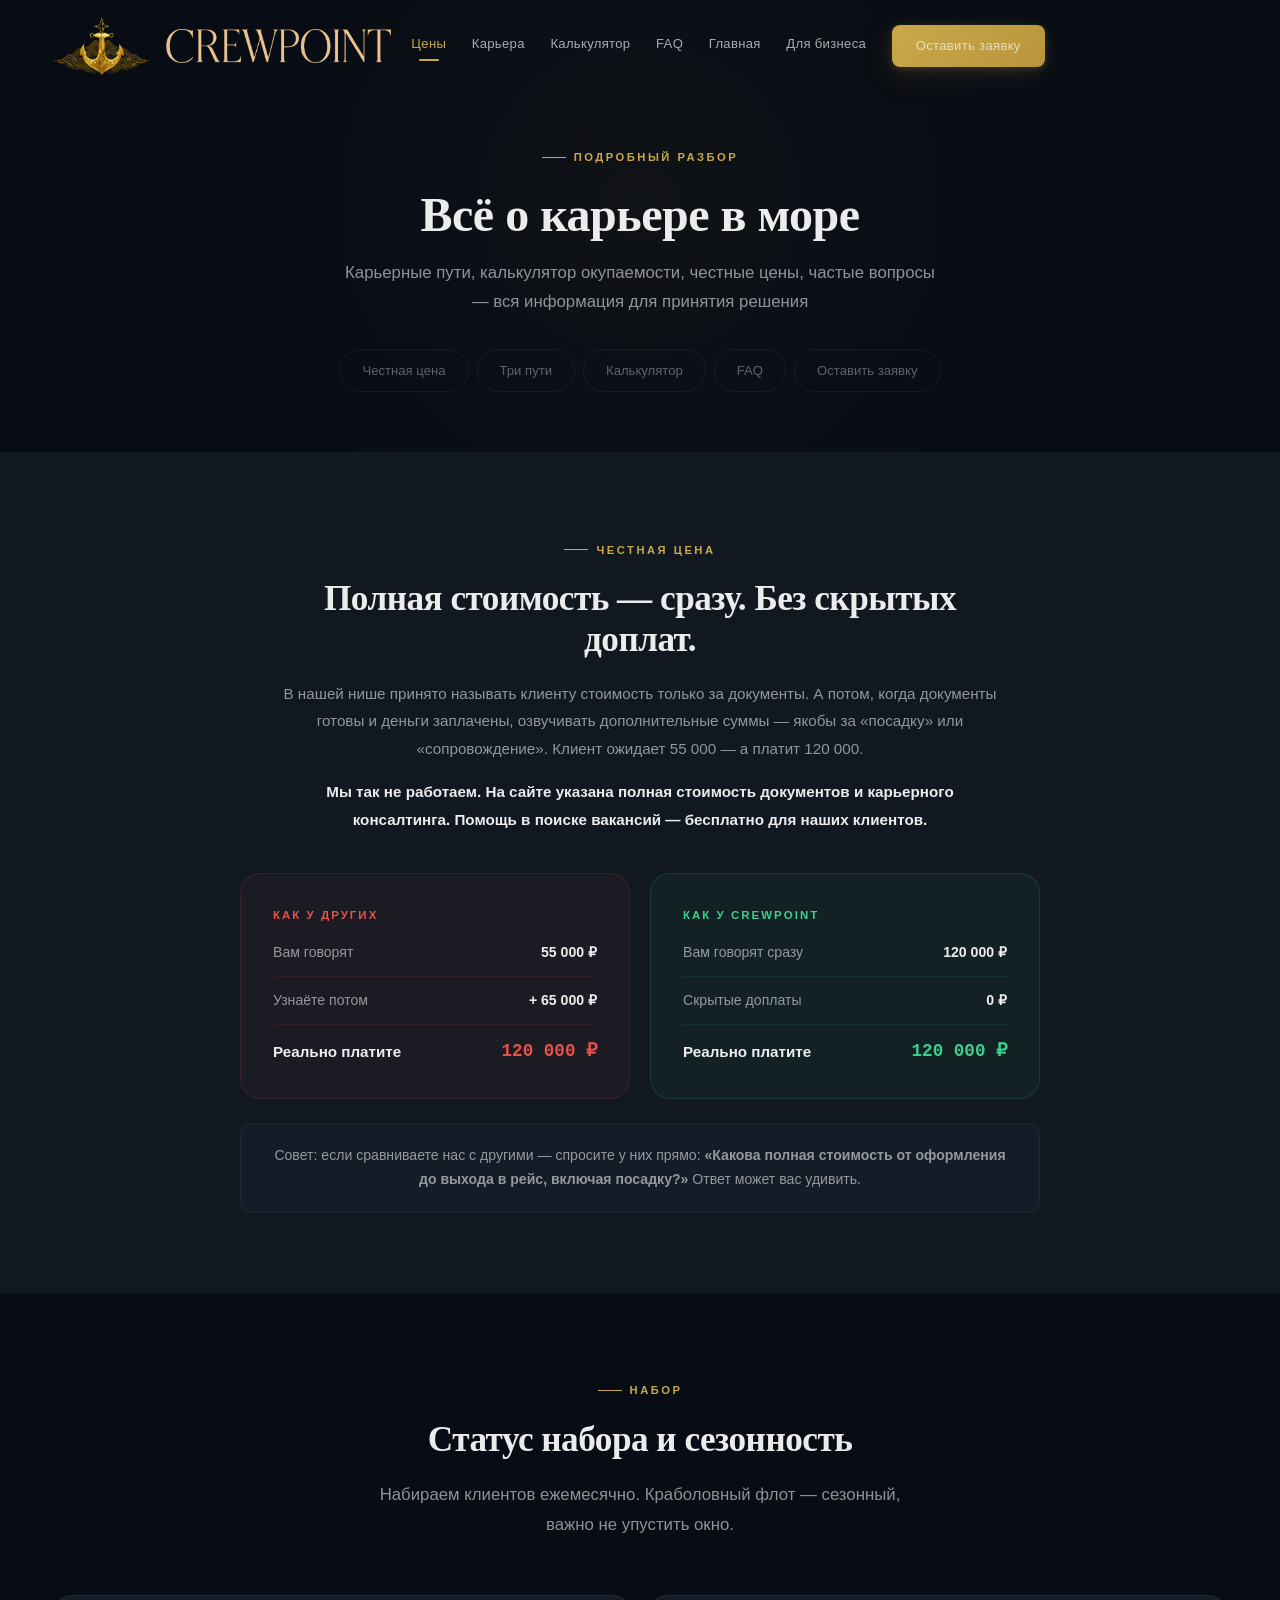
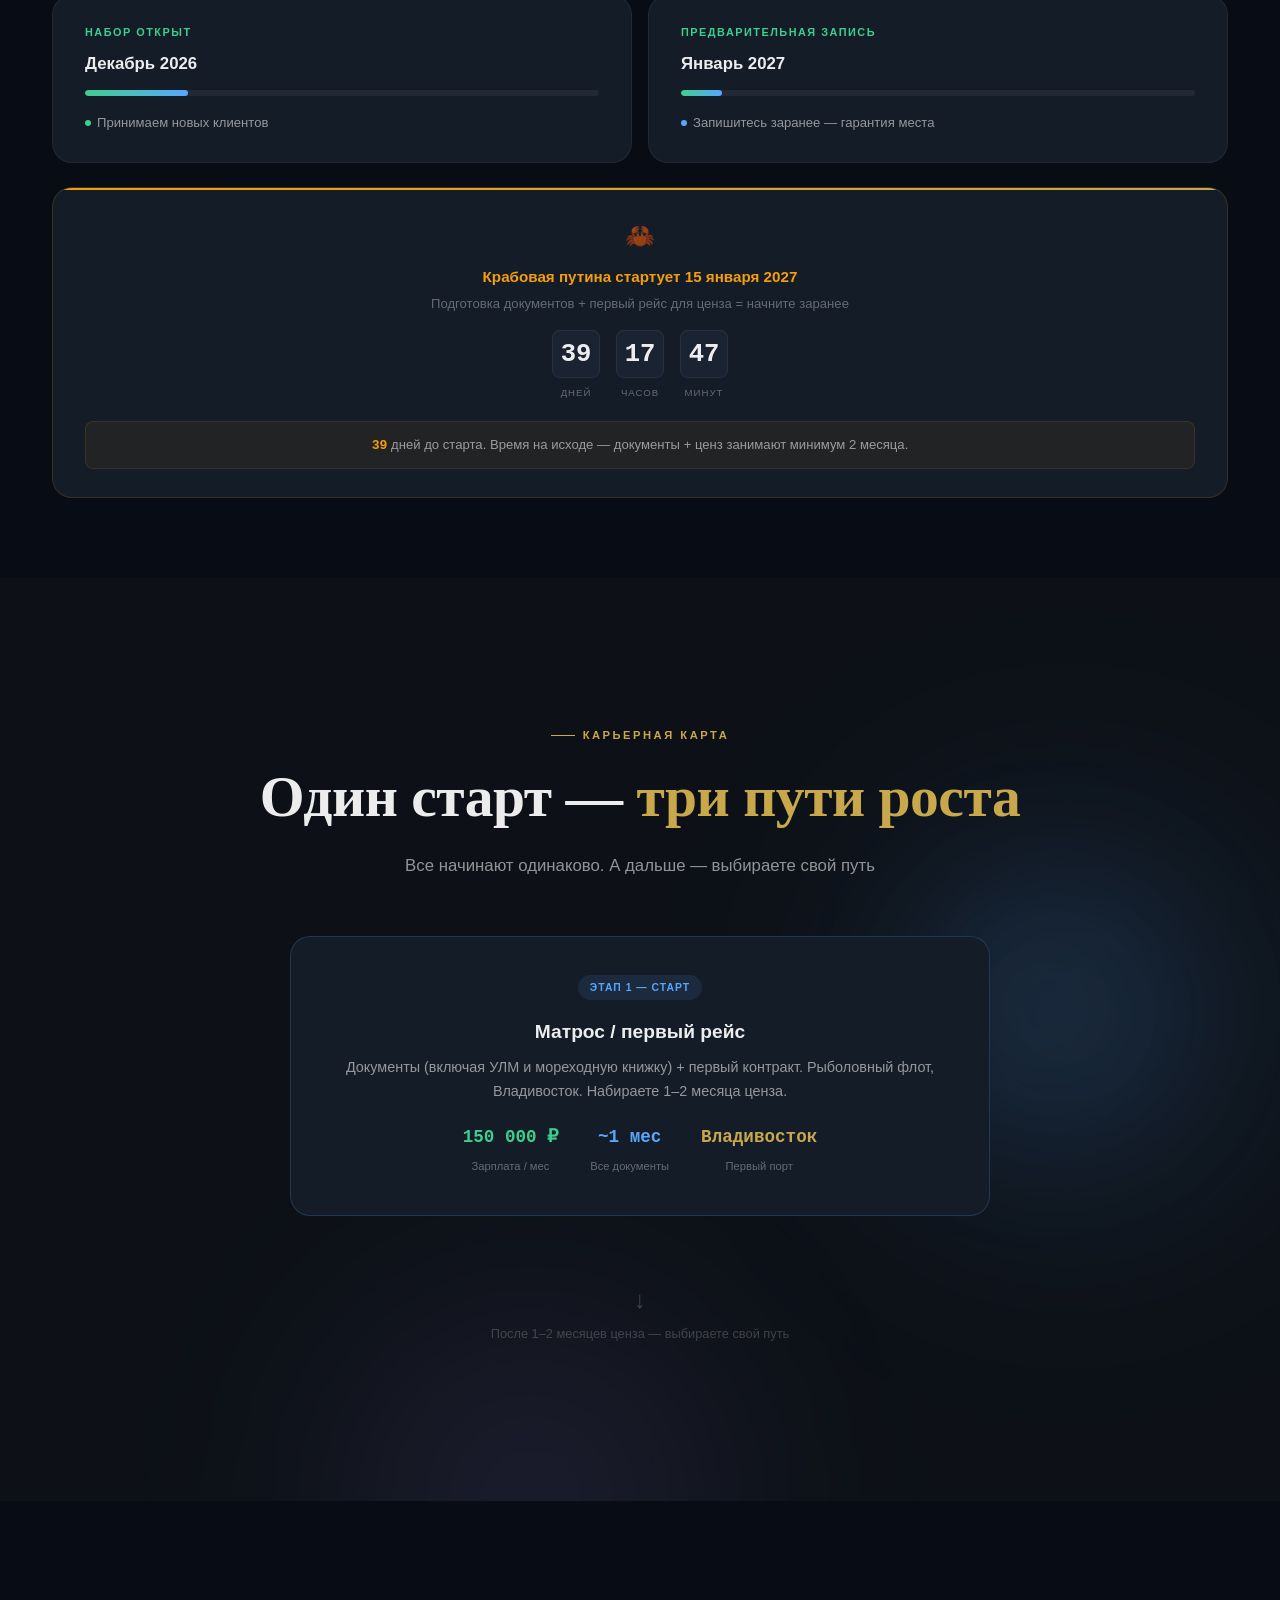
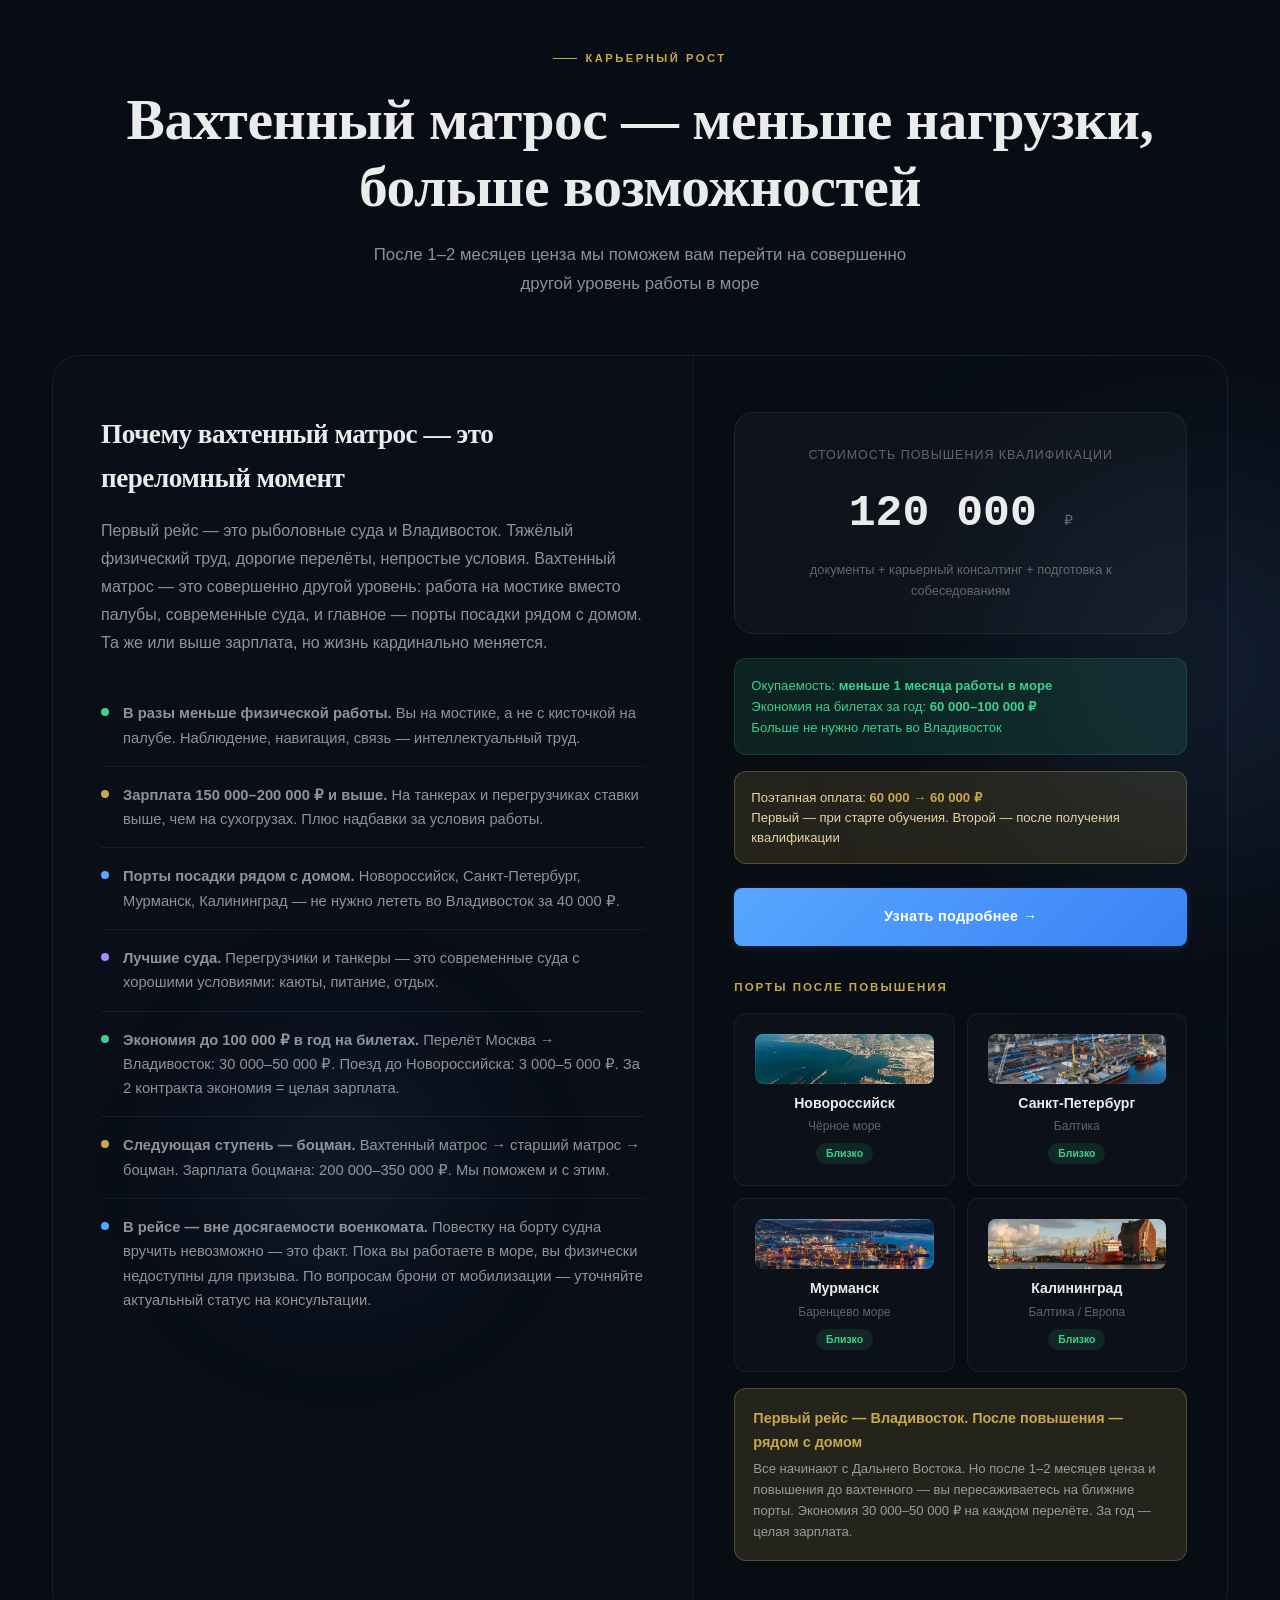
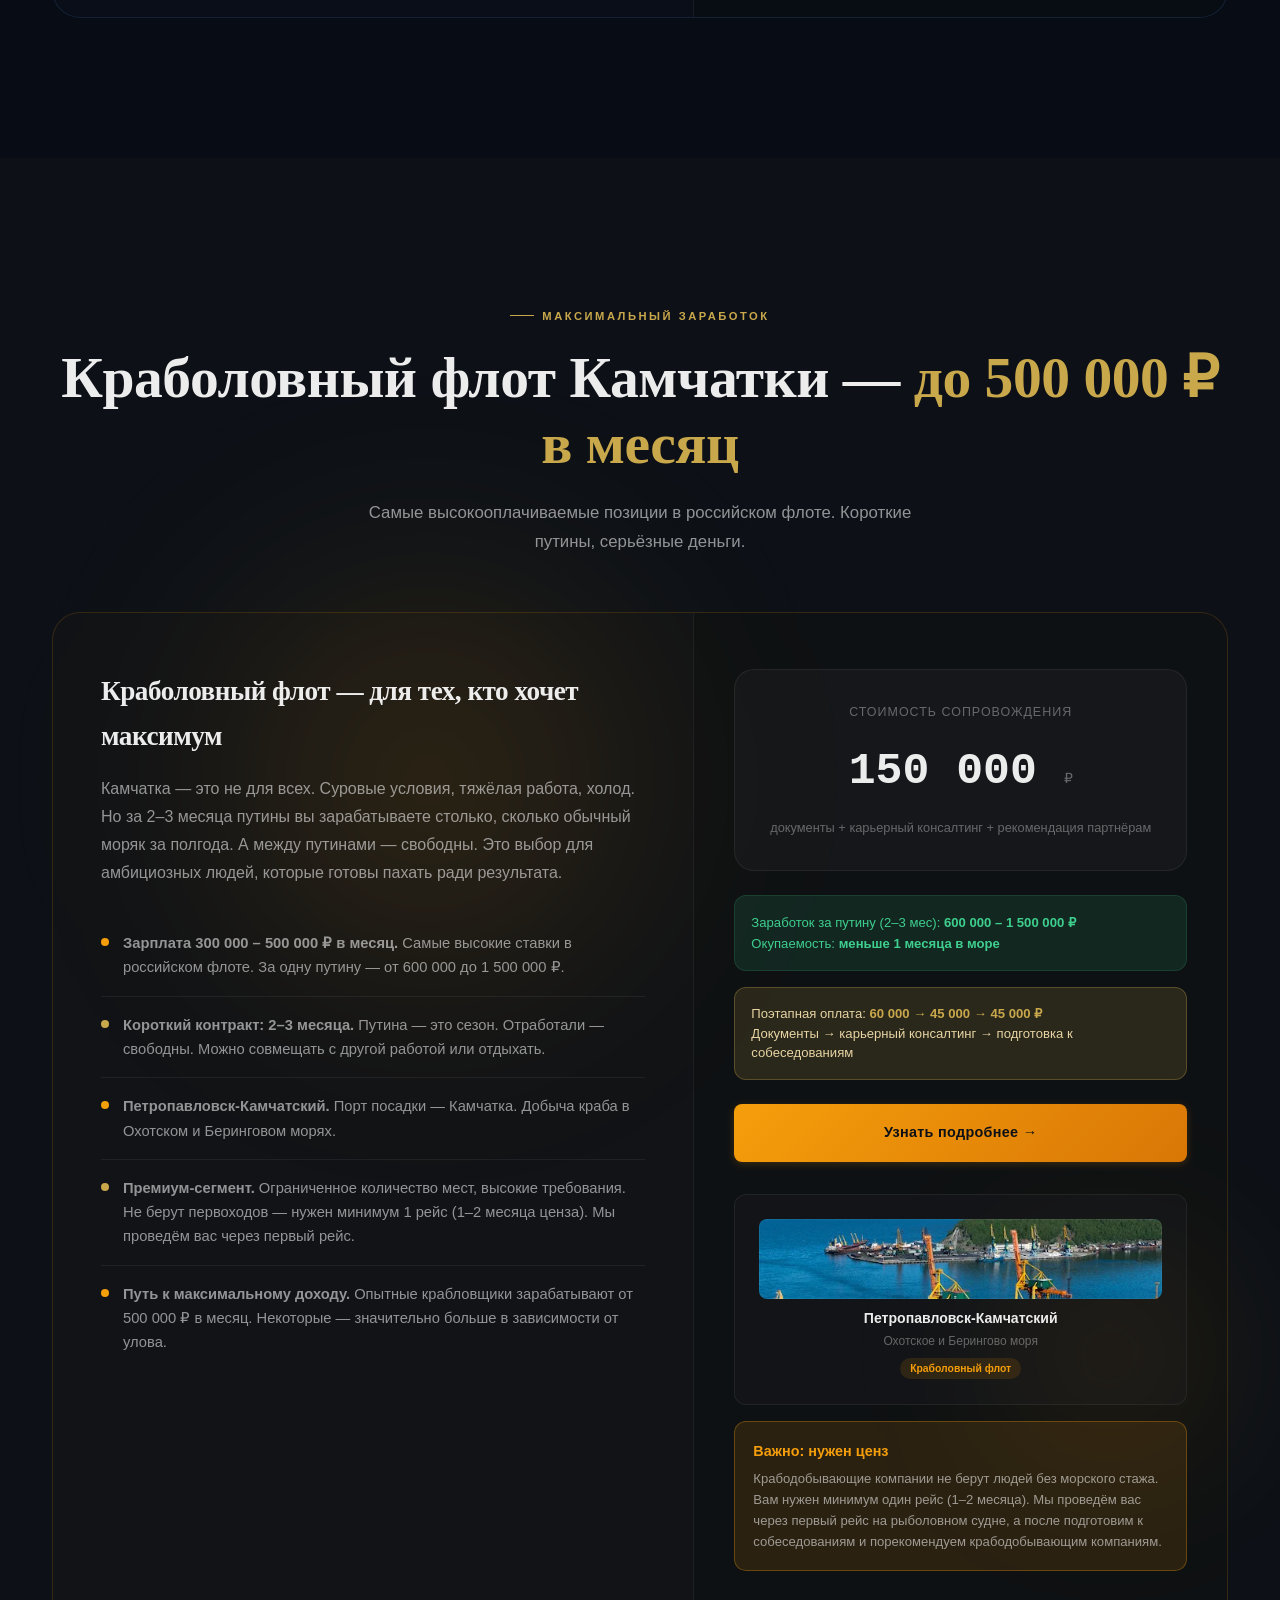
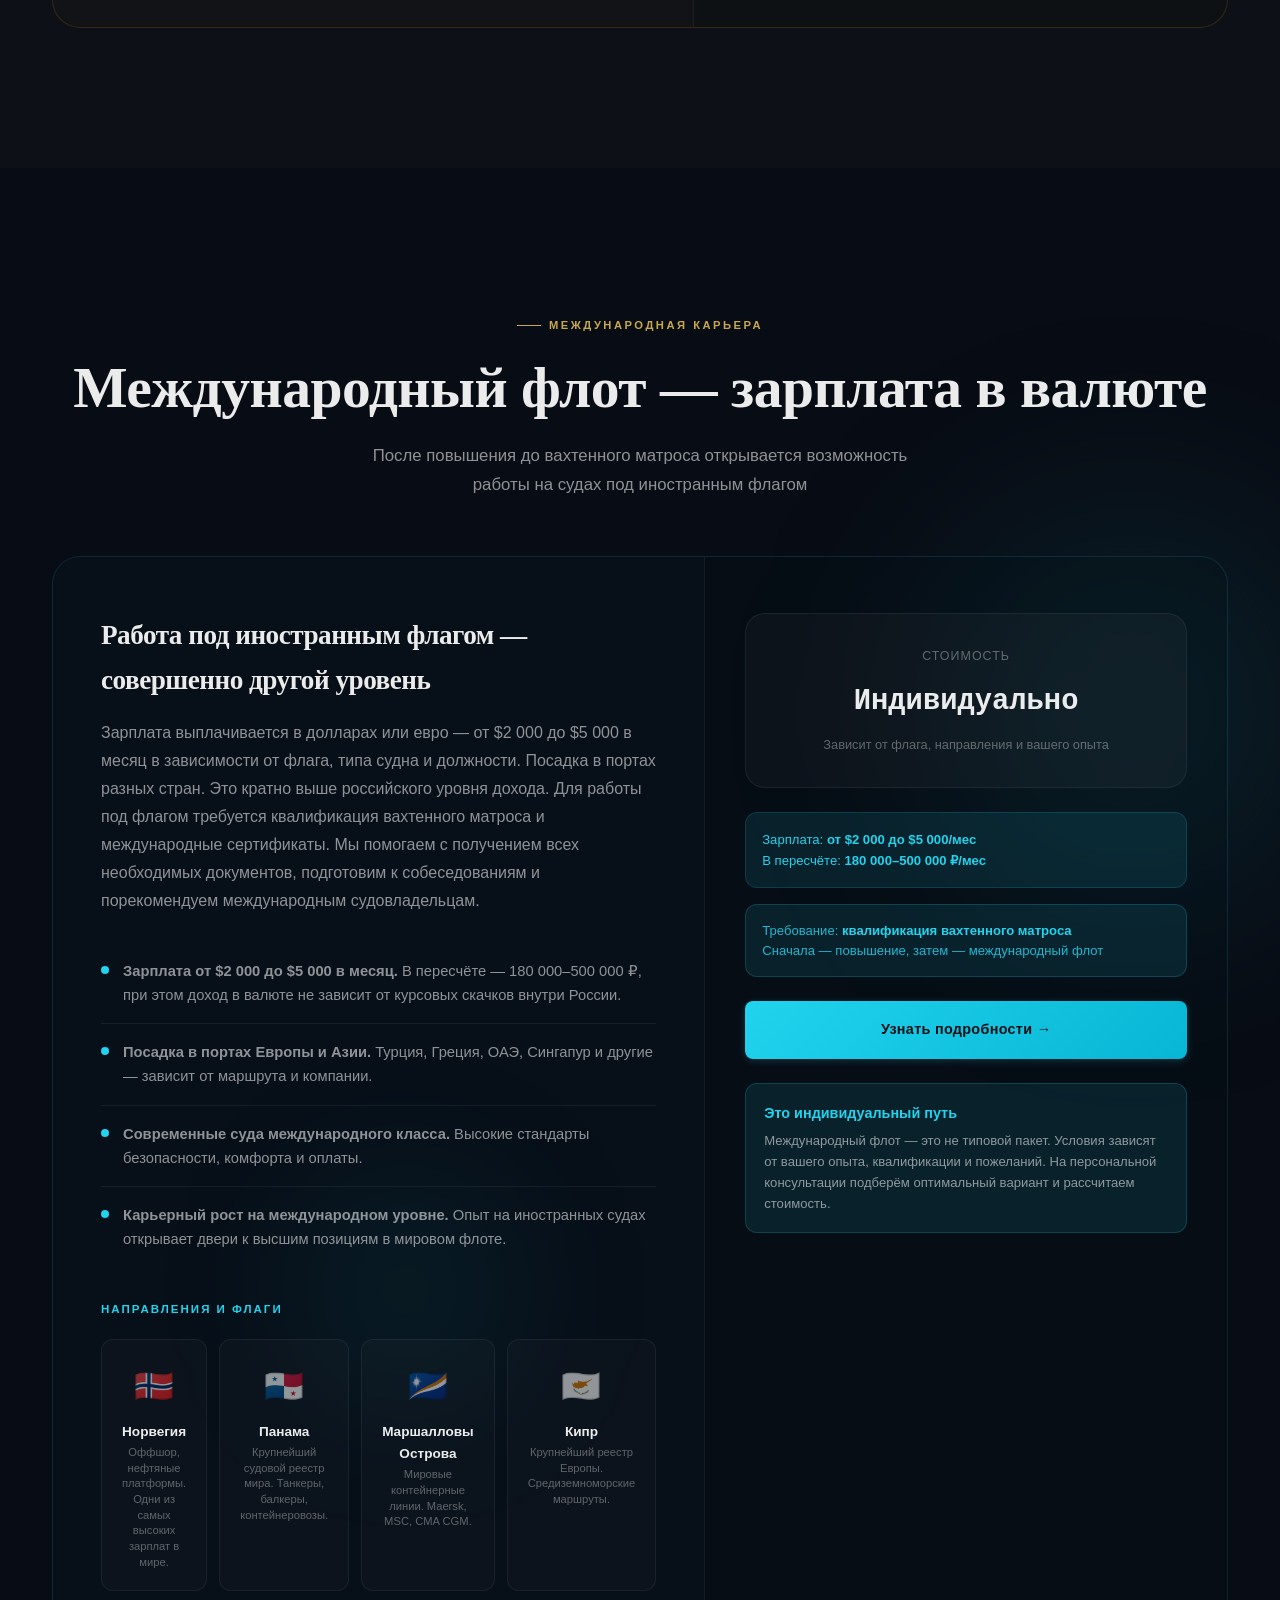
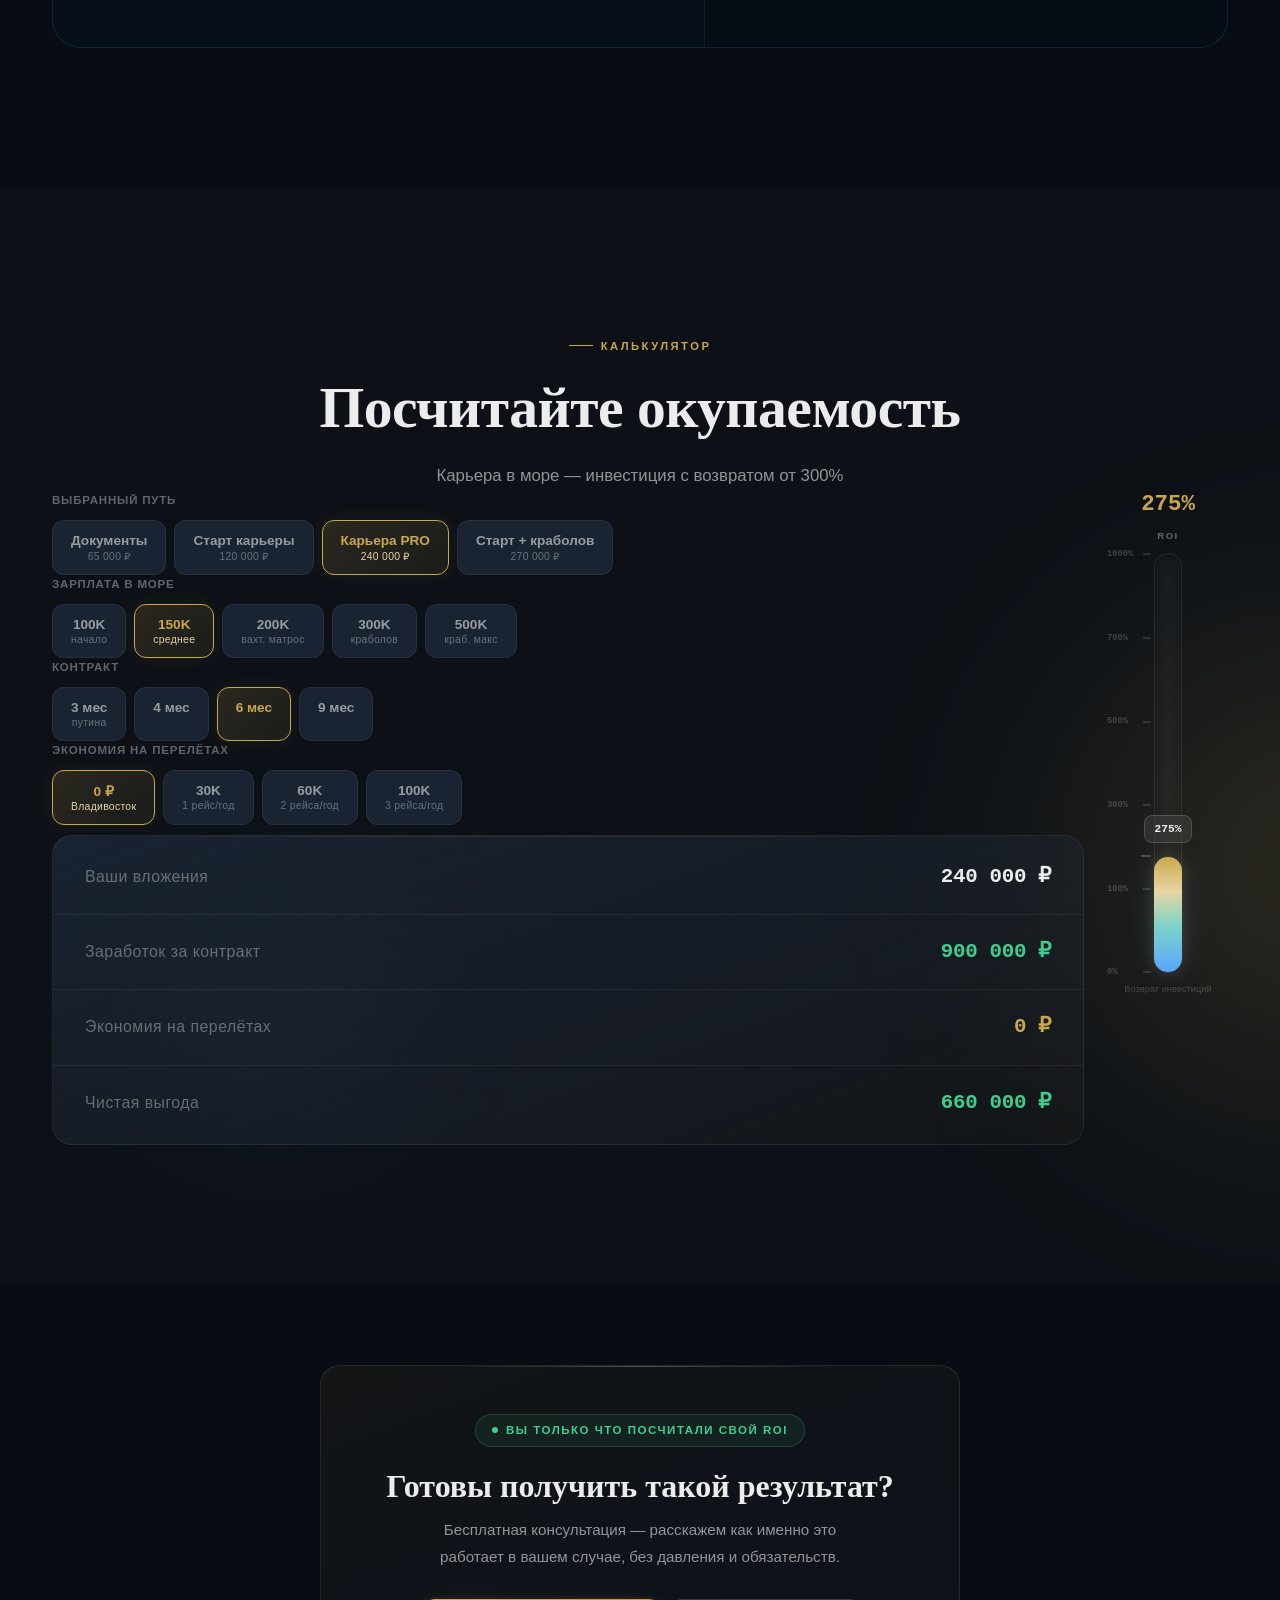
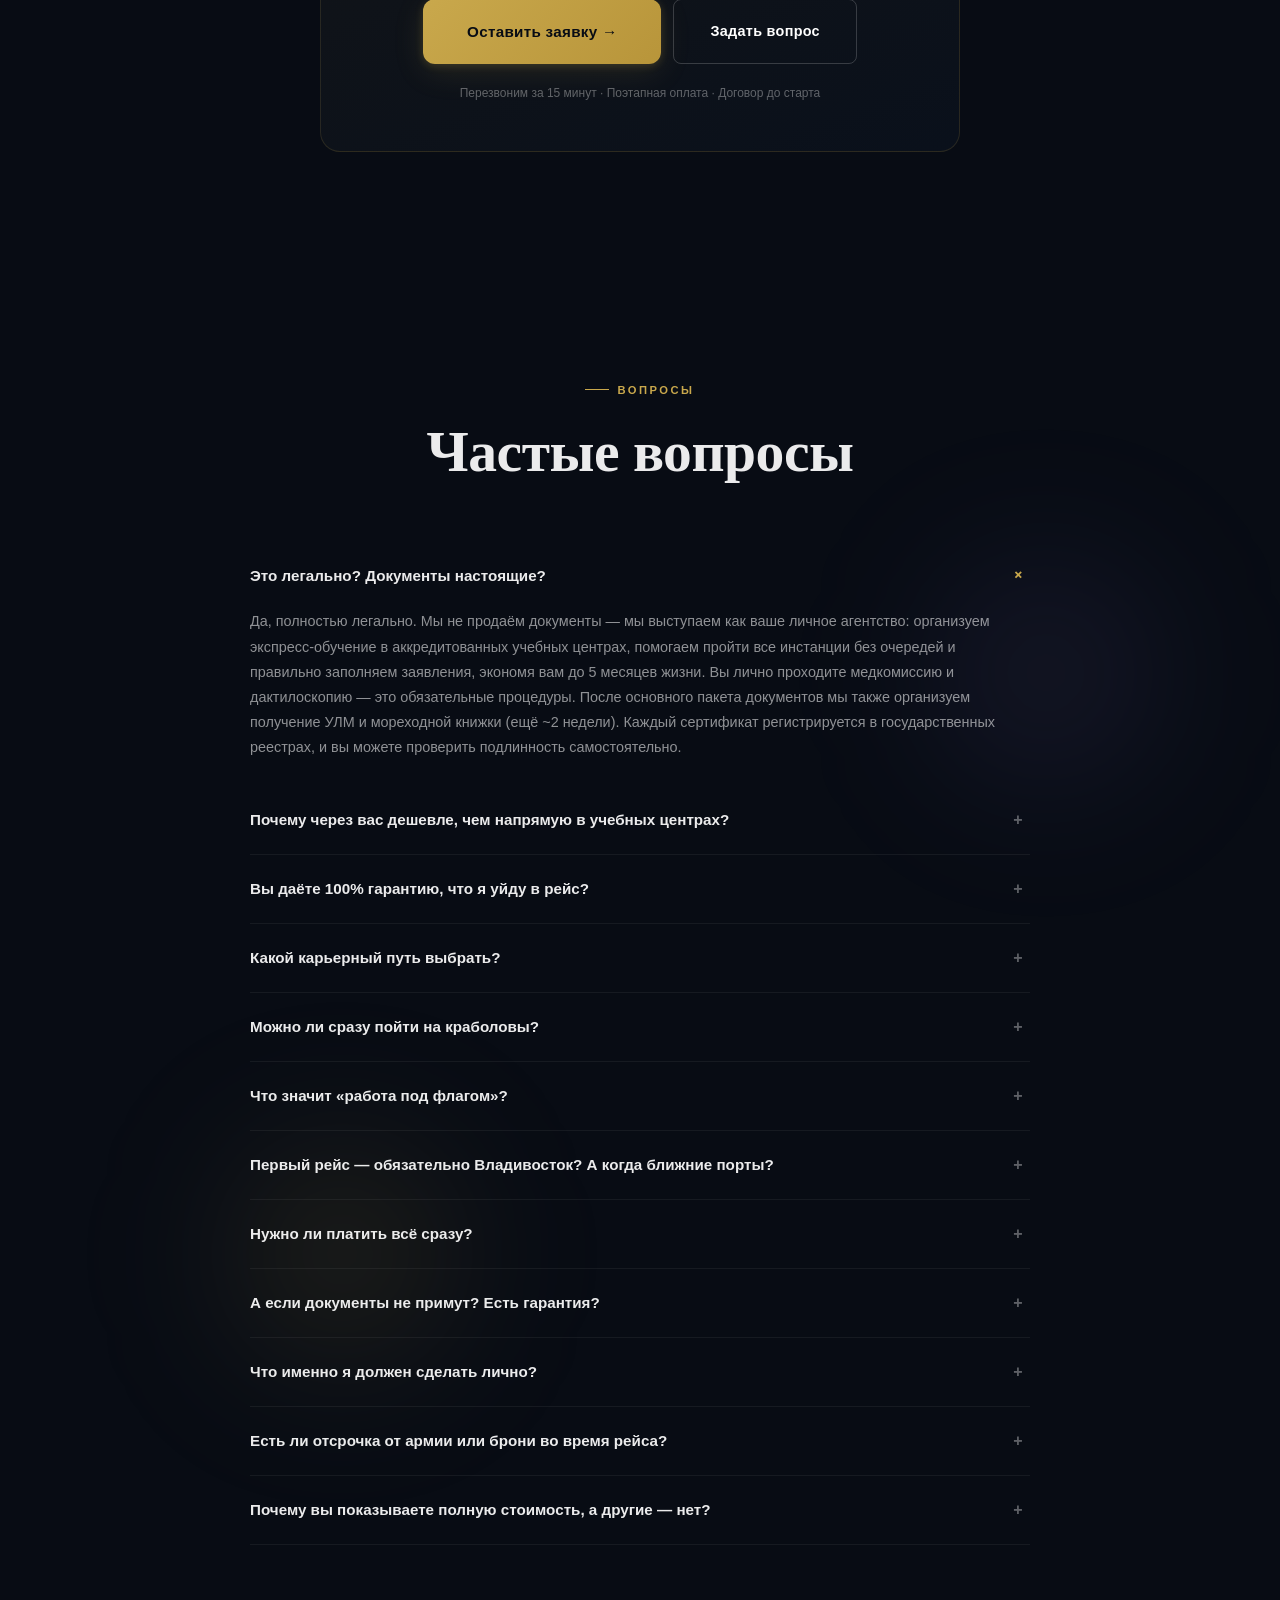
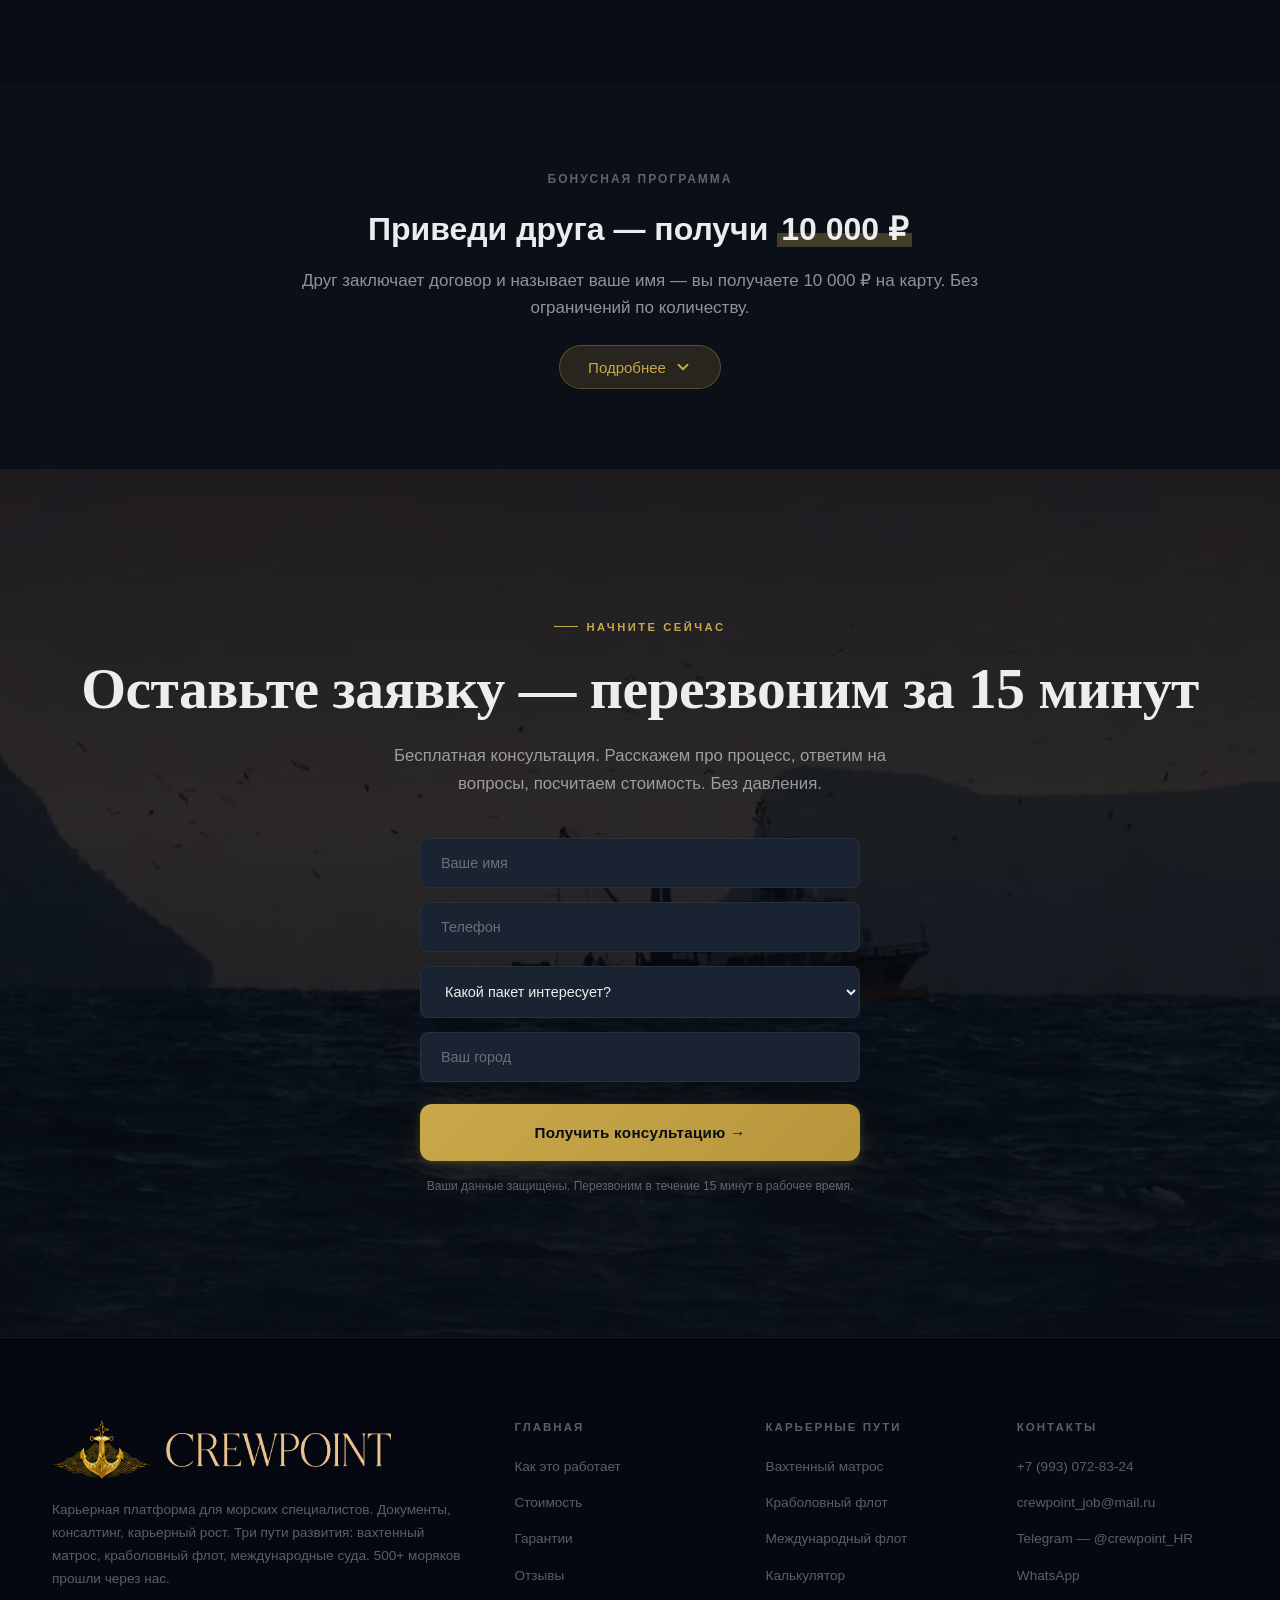
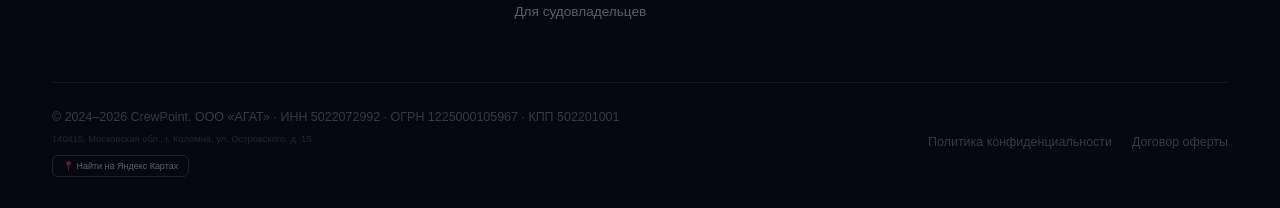
==== commit 5daf3896: "Add files via upload" ====
--- a/details.html
+++ b/details.html
@@ -116,6 +116,7 @@
 <li><span class="bdot bdot-purple"></span><div><strong>Лучшие суда.</strong> Перегрузчики и танкеры — это современные суда с хорошими условиями: каюты, питание, отдых.</div></li>
 <li><span class="bdot bdot-green"></span><div><strong>Экономия до 100 000 ₽ в год на билетах.</strong> Перелёт Москва → Владивосток: 30 000–50 000 ₽. Поезд до Новороссийска: 3 000–5 000 ₽. За 2 контракта экономия = целая зарплата.</div></li>
 <li><span class="bdot bdot-gold"></span><div><strong>Следующая ступень — боцман.</strong> Вахтенный матрос → старший матрос → боцман. Зарплата боцмана: 200 000–350 000 ₽. Мы поможем и с этим.</div></li>
+<li><span class="bdot bdot-blue"></span><div><strong>В рейсе — вне досягаемости военкомата.</strong> Повестку на борту судна вручить невозможно — это факт. Пока вы работаете в море, вы физически недоступны для призыва. По вопросам брони от мобилизации — уточняйте актуальный статус на консультации.</div></li>
 </ul>
 </div>
 <div class="path-sidebar">
@@ -287,6 +288,7 @@
 <div class="faq-item"><button class="faq-q">Нужно ли платить всё сразу?<span class="faq-icon">+</span></button><div class="faq-a"><div class="faq-a-inner">Нет. Мы работаем с поэтапной оплатой. Для пакета «Старт карьеры»: 60 000 ₽ при заключении договора (начинаем документы), 30 000 ₽ за карьерный консалтинг, 30 000 ₽ за подготовку к собеседованиям. Для «Карьера PRO» — те же три этапа плюс 120 000 ₽ за повышение квалификации после набора ценза. Каждый платёж привязан к конкретному результату.</div></div></div>
 <div class="faq-item"><button class="faq-q">А если документы не примут? Есть гарантия?<span class="faq-icon">+</span></button><div class="faq-a"><div class="faq-a-inner">В договоре прописана ответственность за качество наших консалтинговых услуг. Если по нашей вине документы окажутся непригодными — возвращаем 100% оплаты. За 500+ моряков, прошедших через нас, таких случаев не было ни разу — все сертификаты получены через аккредитованные учебные центры и зарегистрированы в госреестрах.</div></div></div>
 <div class="faq-item"><button class="faq-q">Что именно я должен сделать лично?<span class="faq-icon">+</span></button><div class="faq-a"><div class="faq-a-inner">Мы берём на себя максимум бюрократии: запись в учебные центры, бронирование времени, подготовку заявлений, координацию между инстанциями. Но есть процедуры, которые по закону требуют личного присутствия: прохождение медицинской комиссии и сдача биометрических данных (дактилоскопия). Мы организуем запись и подскажем, что нужно — вам останется только прийти в назначенное время.</div></div></div>
+<div class="faq-item"><button class="faq-q">Есть ли отсрочка от армии или брони во время рейса?<span class="faq-icon">+</span></button><div class="faq-a"><div class="faq-a-inner">Во время рейса моряк физически находится на борту судна — вручить повестку на море невозможно. Это практический факт, не юридическая лазейка. После возвращения в порт обычные правила возобновляются. По вопросам оформления официальной брони от мобилизации — ситуация зависит от конкретного работодателя и флага судна; часть крупных судовладельцев оформляет бронь на экипаж в установленном порядке. Уточняйте актуальный статус на бесплатной консультации — подберём работодателя с учётом вашей ситуации.</div></div></div>
 <div class="faq-item"><button class="faq-q">Почему вы показываете полную стоимость, а другие — нет?<span class="faq-icon">+</span></button><div class="faq-a"><div class="faq-a-inner">В нашей нише распространена практика озвучивать только стоимость документов (55 000 ₽), а дополнительные суммы за «сопровождение» или «посадку» (60 000–70 000 ₽) сообщать уже после оплаты первого этапа. Клиент думает что платит 55 000, а по факту платит 120 000. Формально это не обман — но полной картины вам заранее не дают. Мы принципиально работаем иначе: на сайте, в договоре и на консультации вы сразу видите полную стоимость документов и карьерного консалтинга. Помощь в поиске вакансий — бесплатно. Если сравниваете нас с другими — задайте им один вопрос: «Какова полная стоимость от оформления до выхода в рейс?» Ответ может отличаться от того что вам назвали изначально.</div></div></div>
 </div>
 </div>
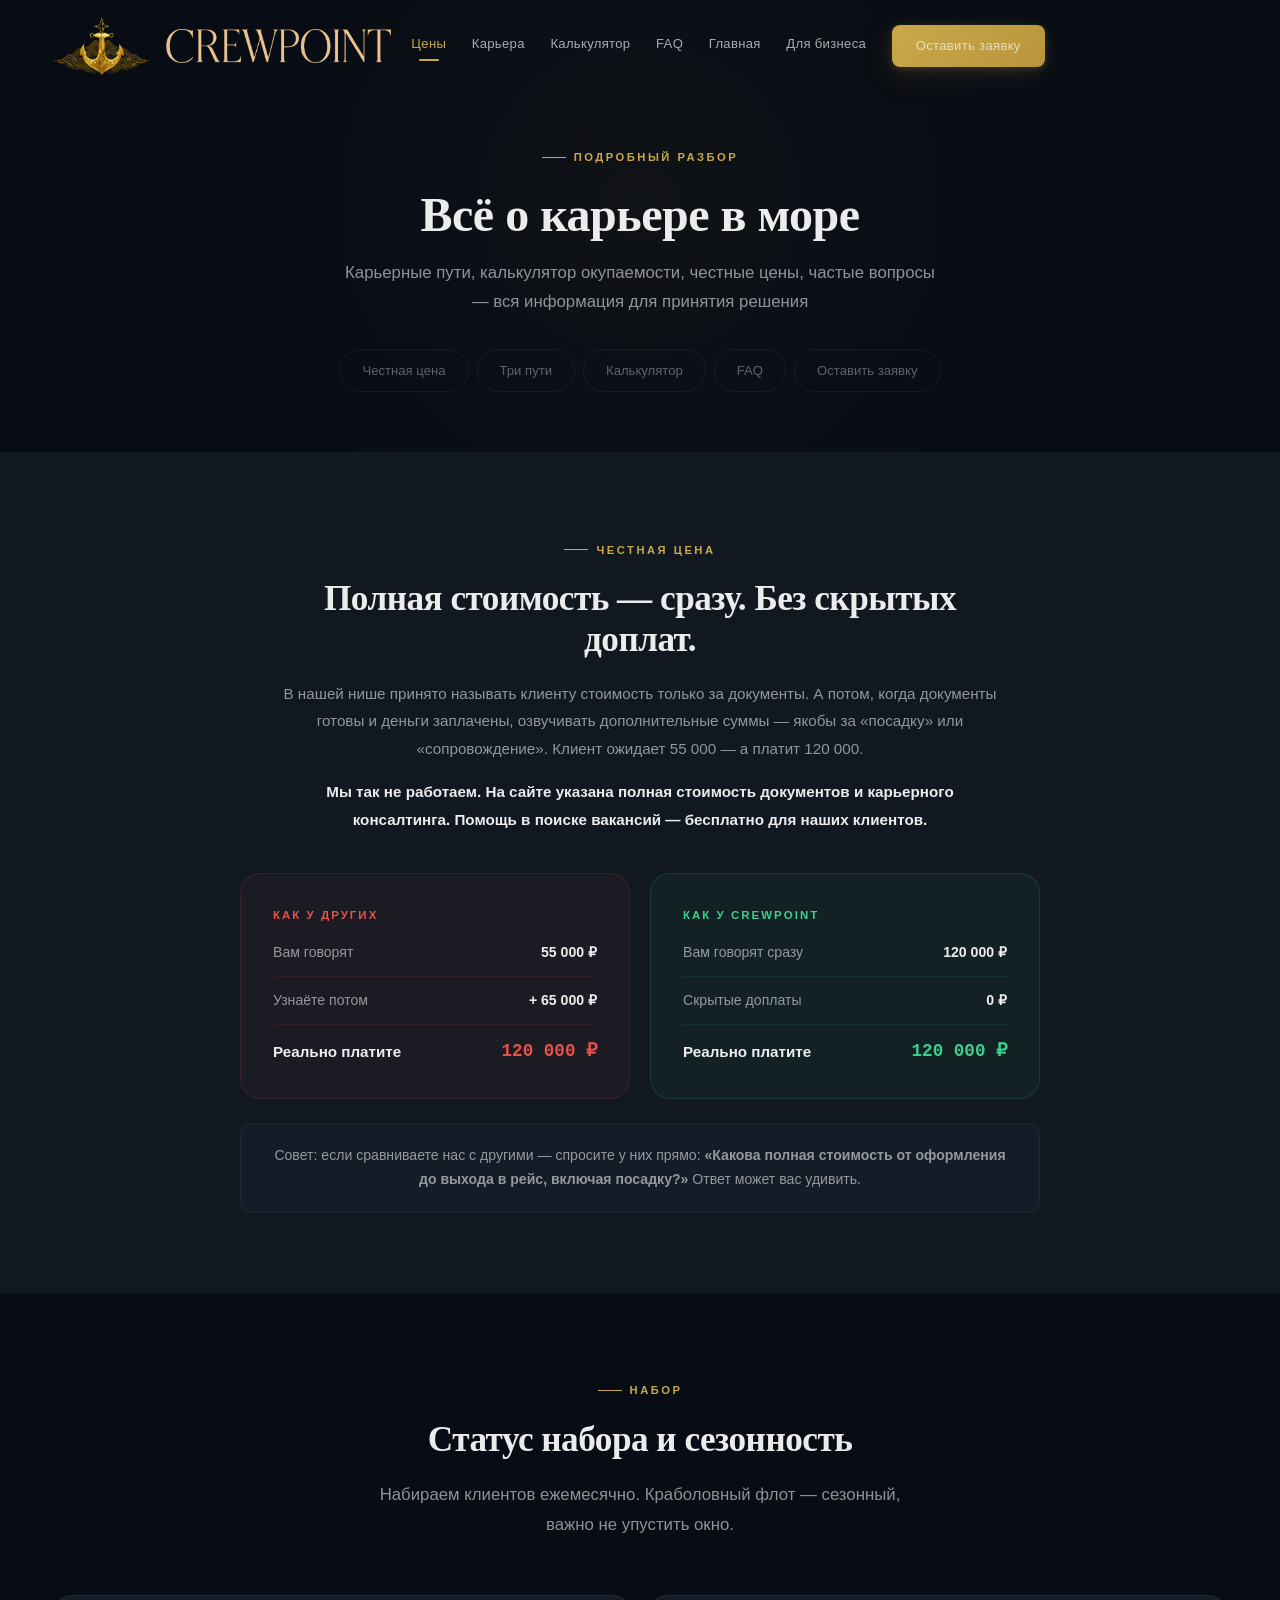
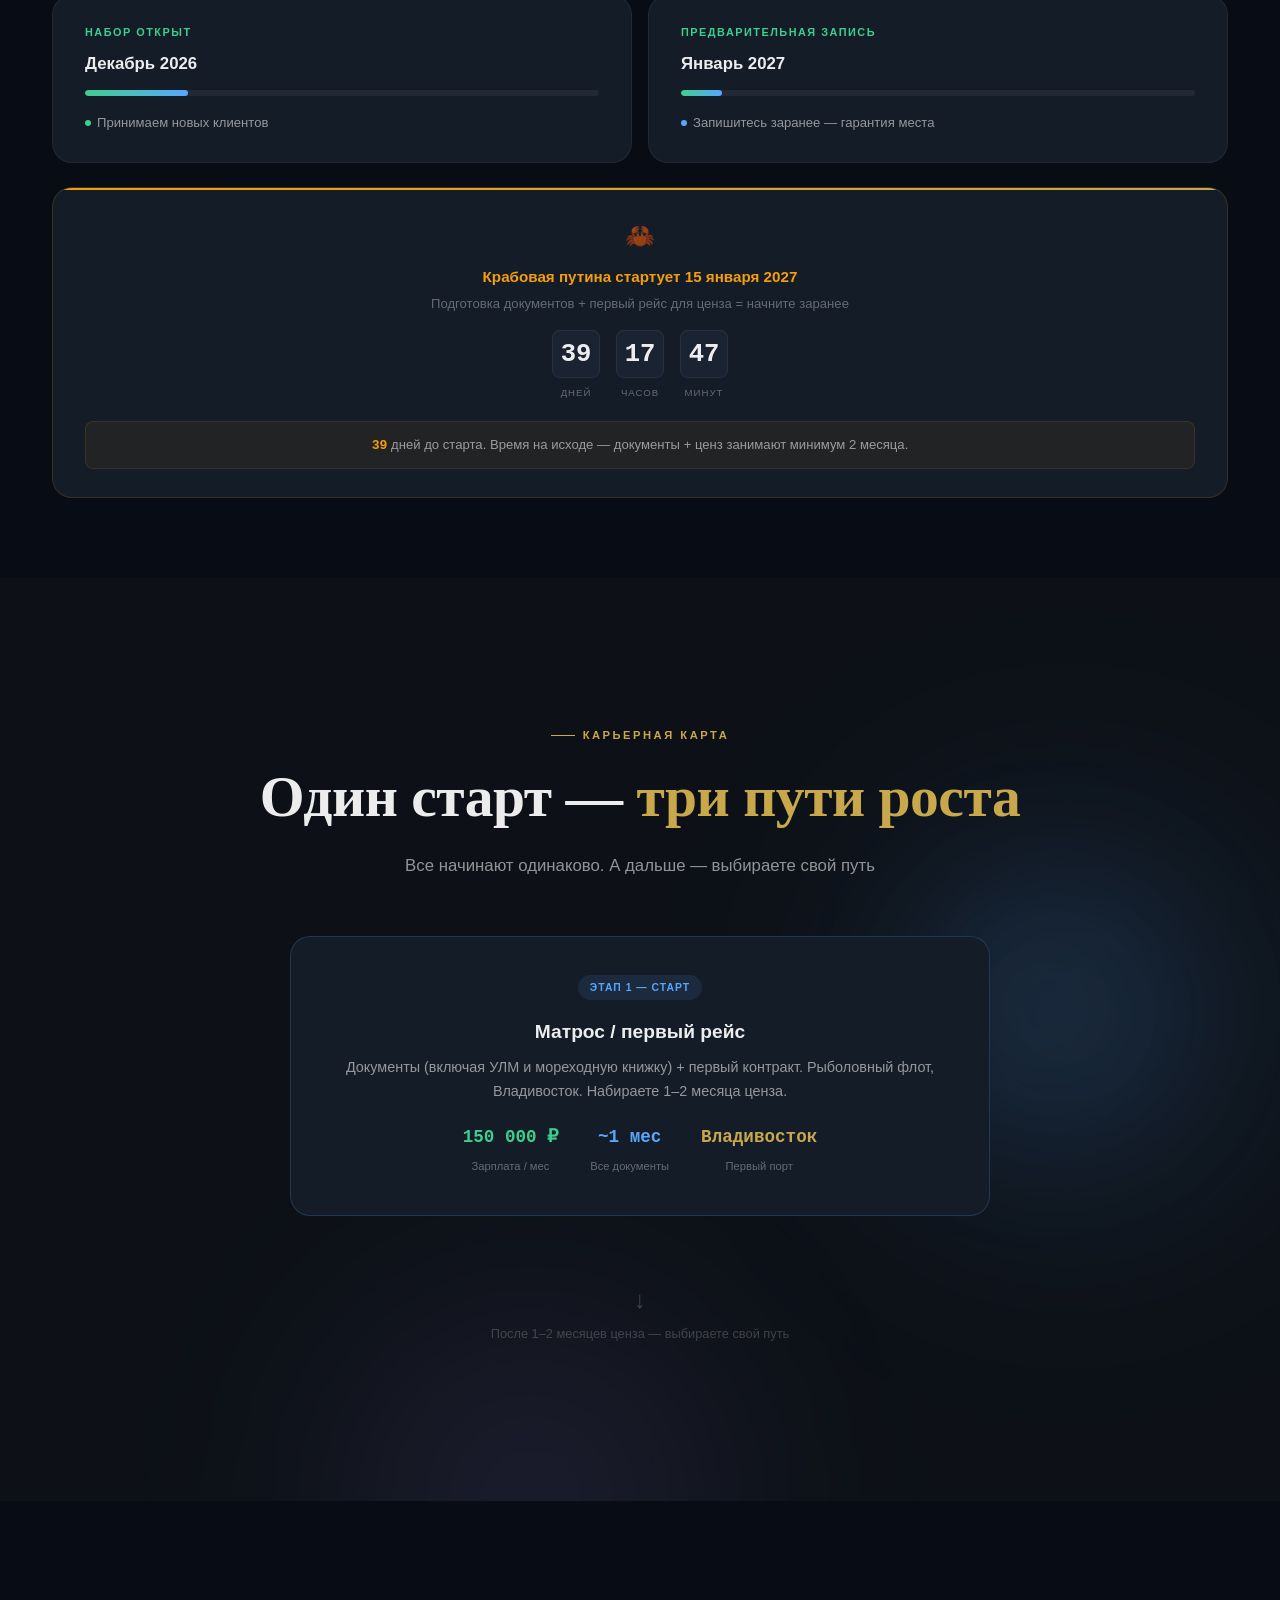
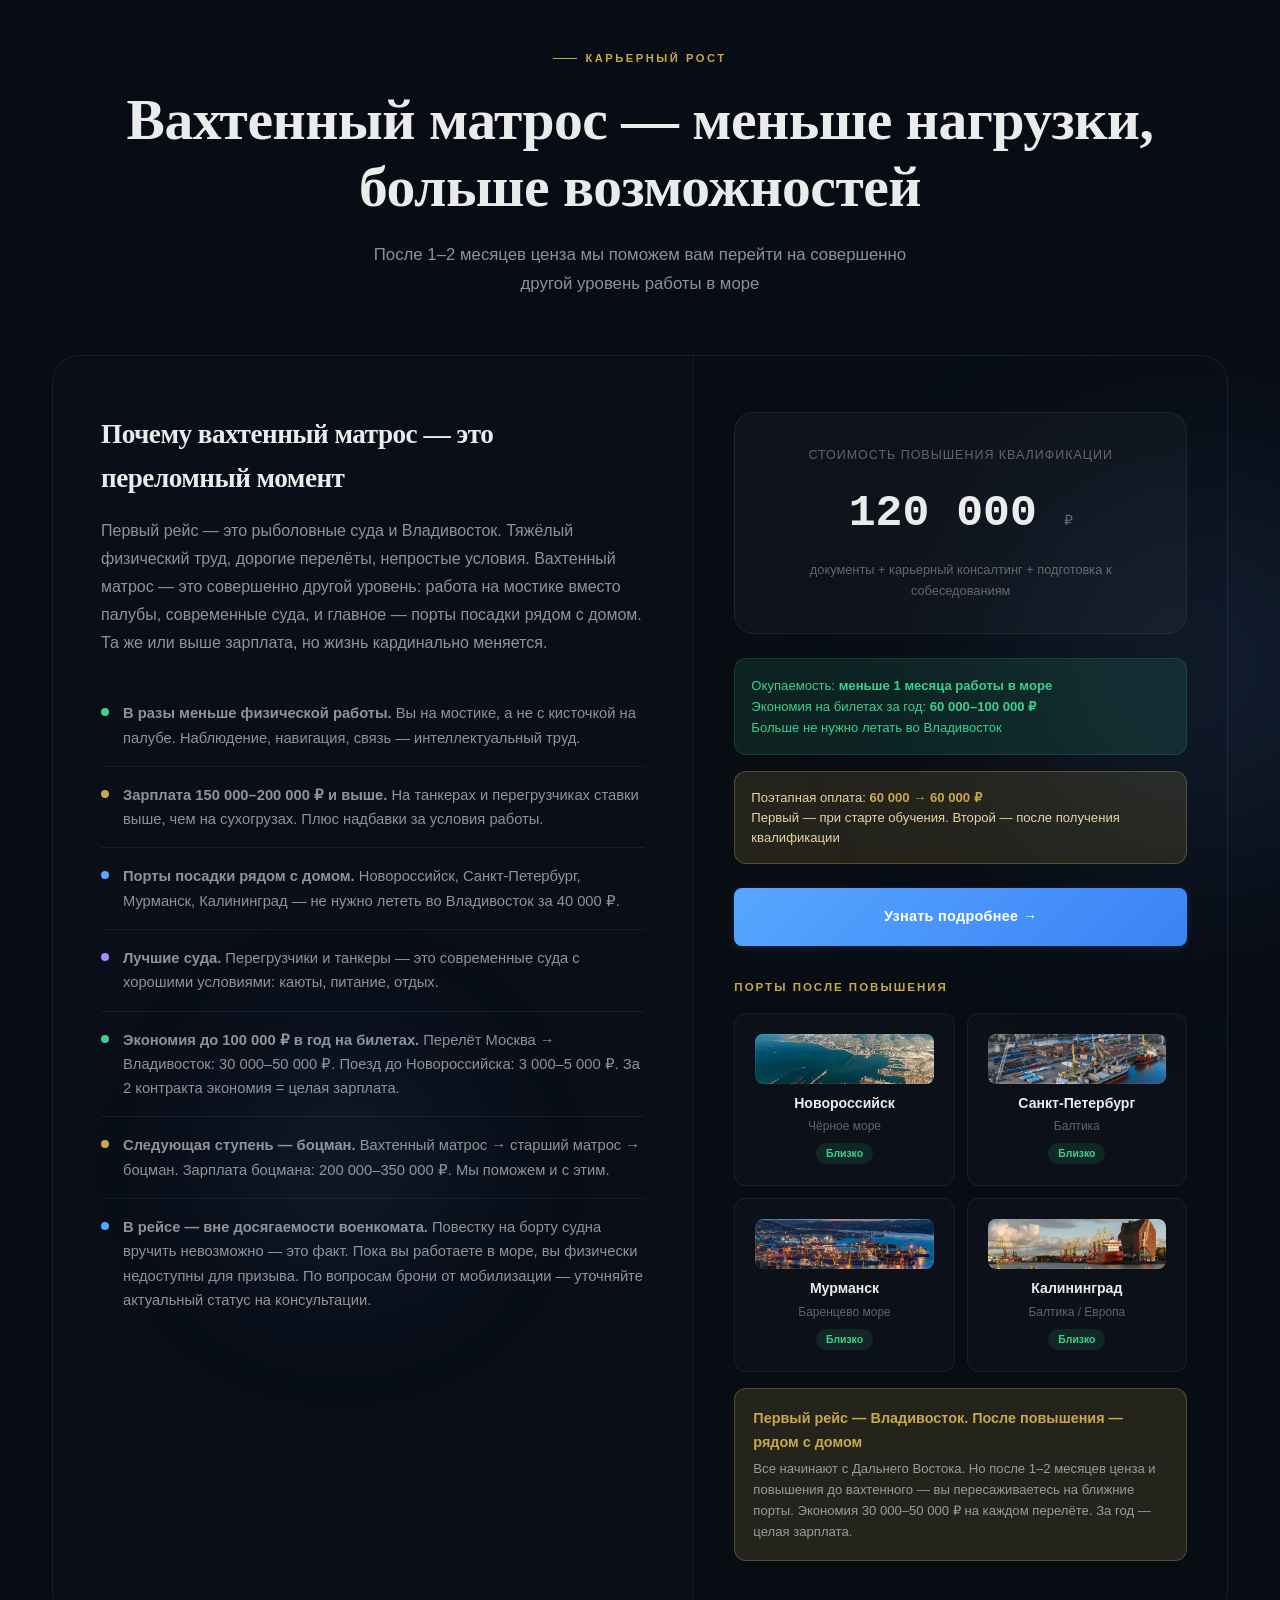
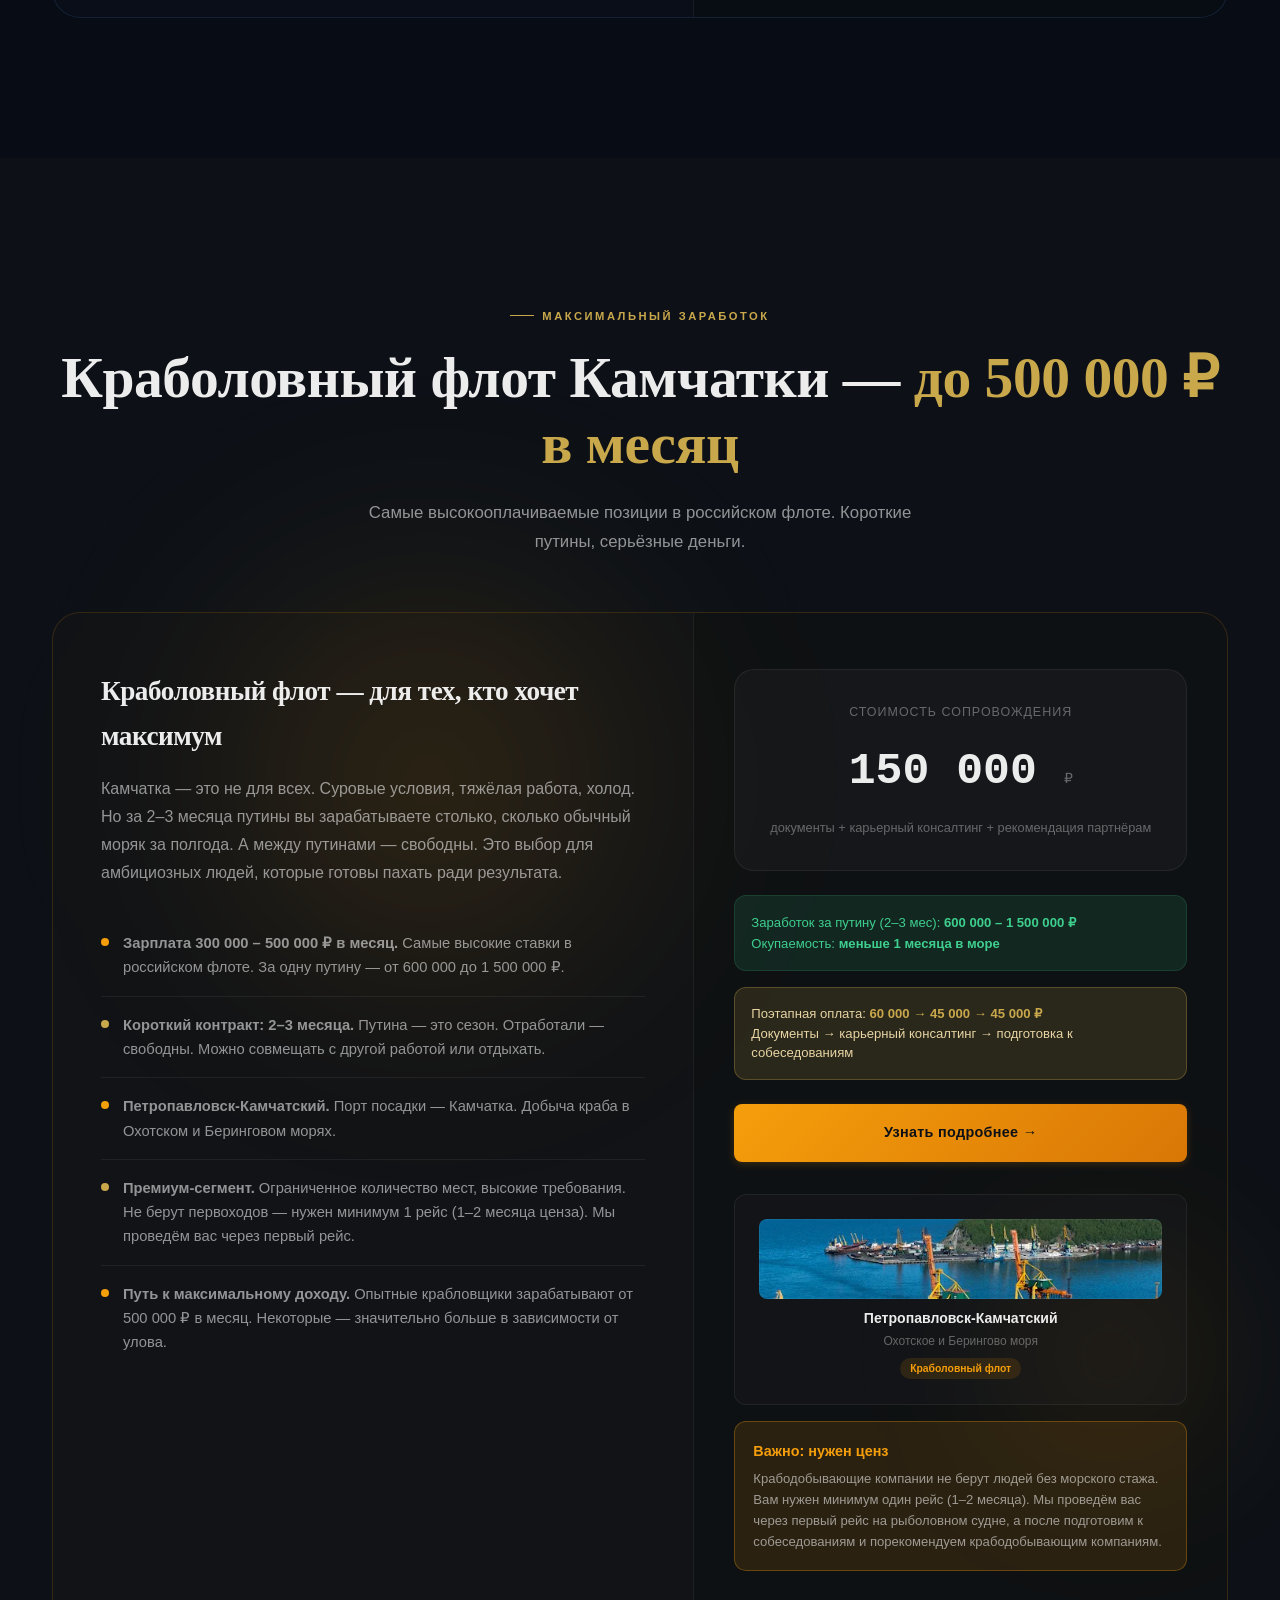
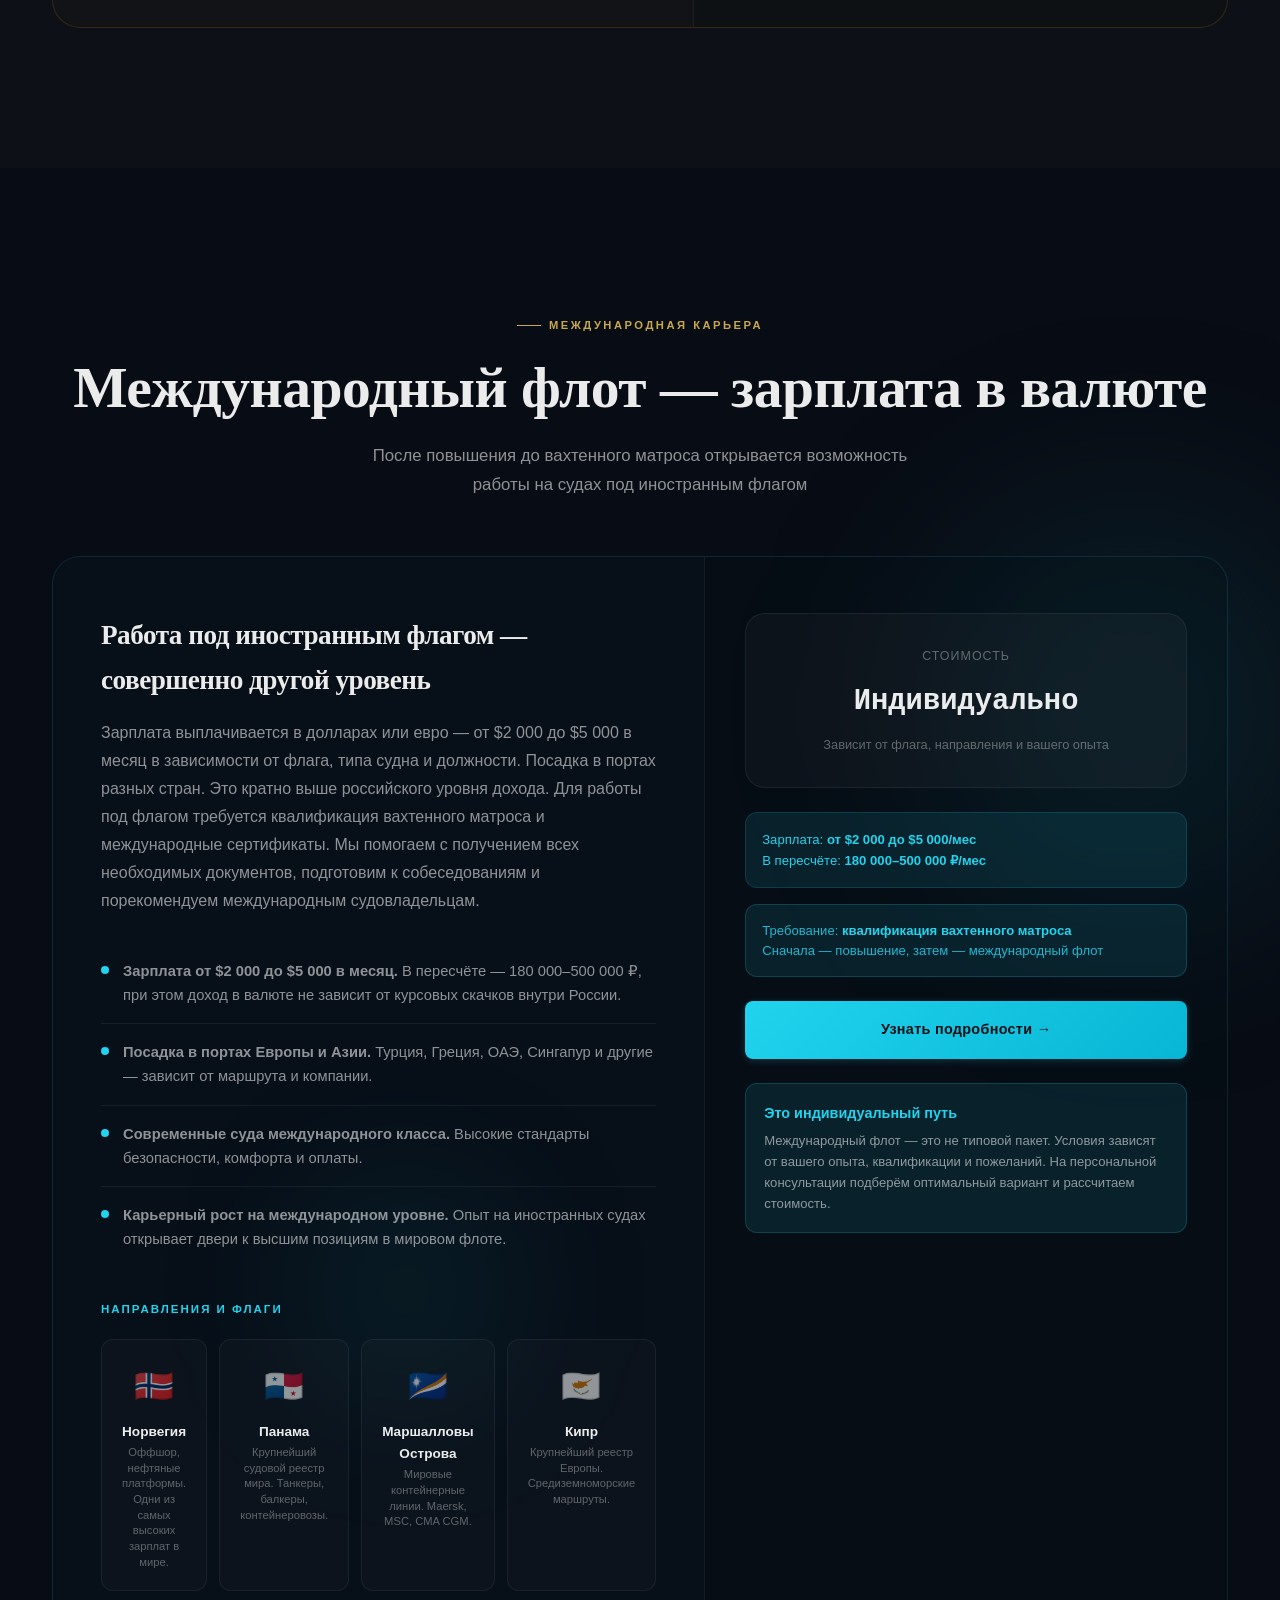
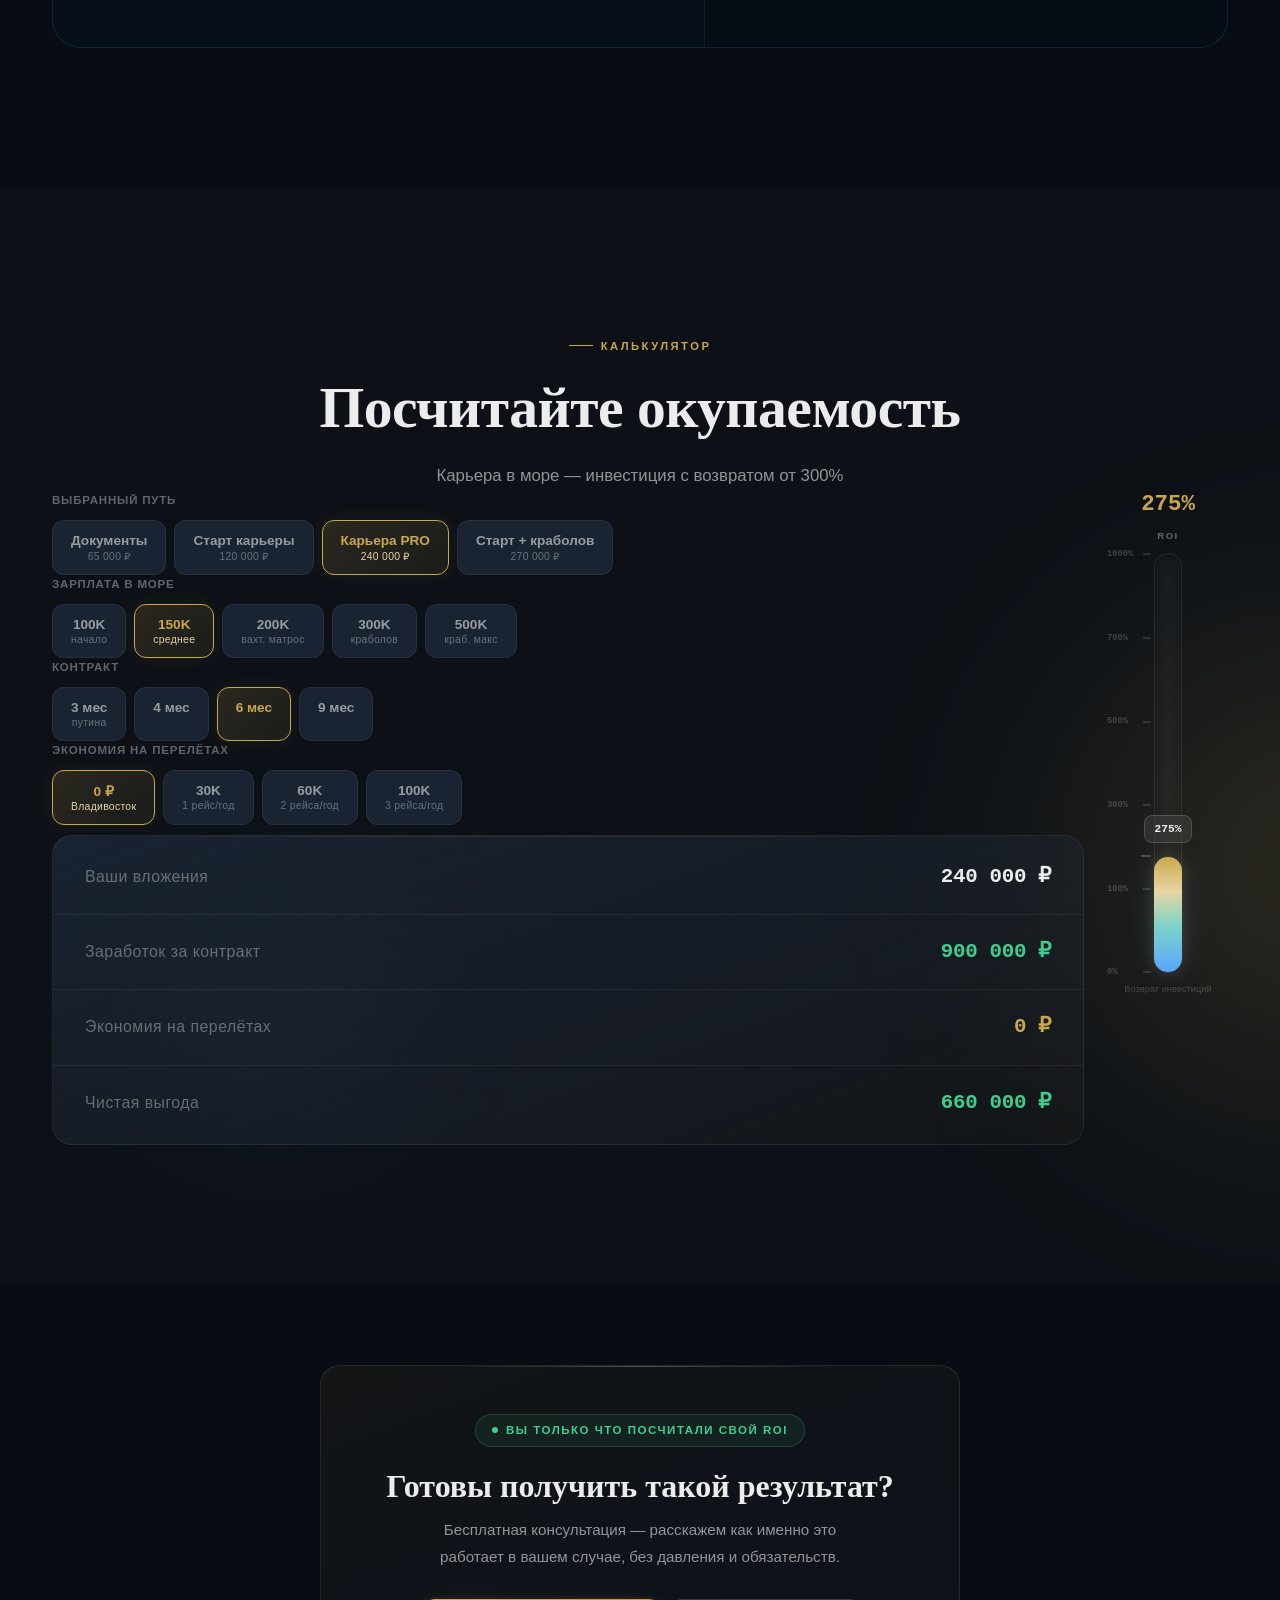
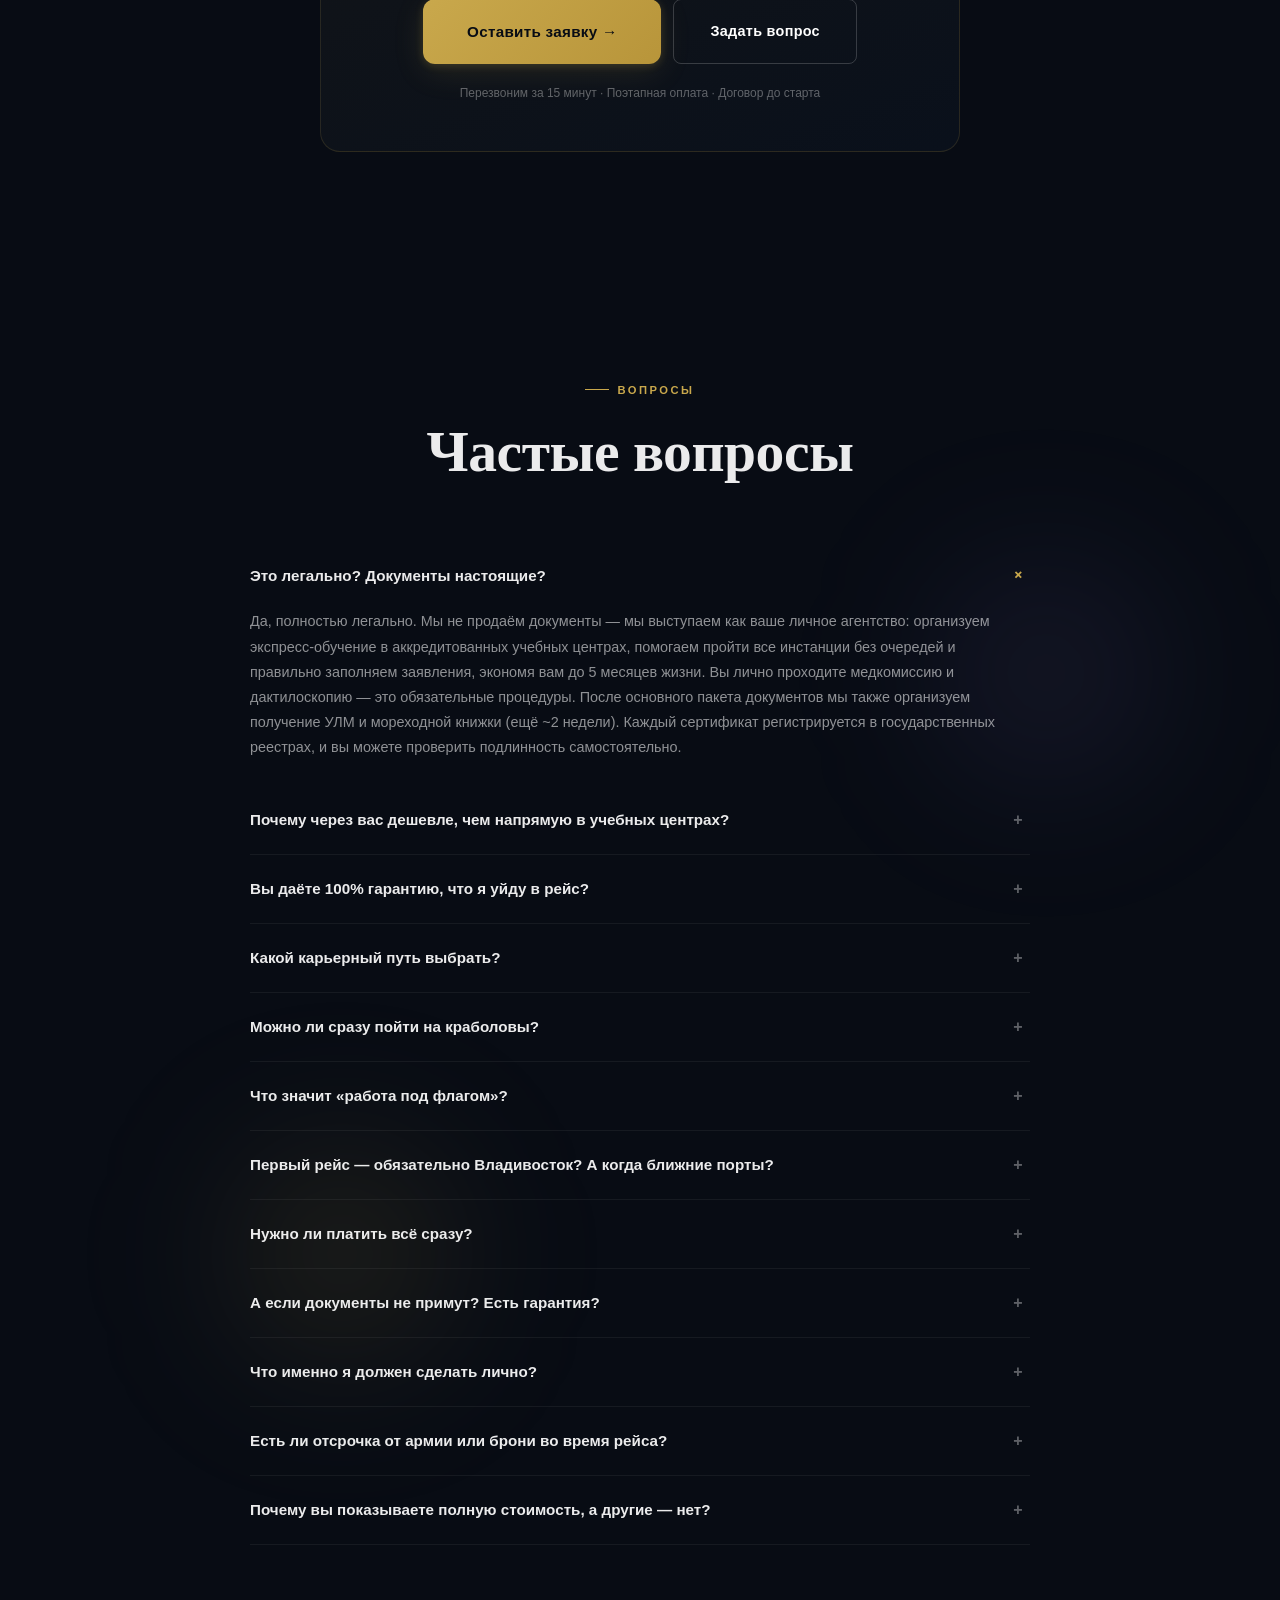
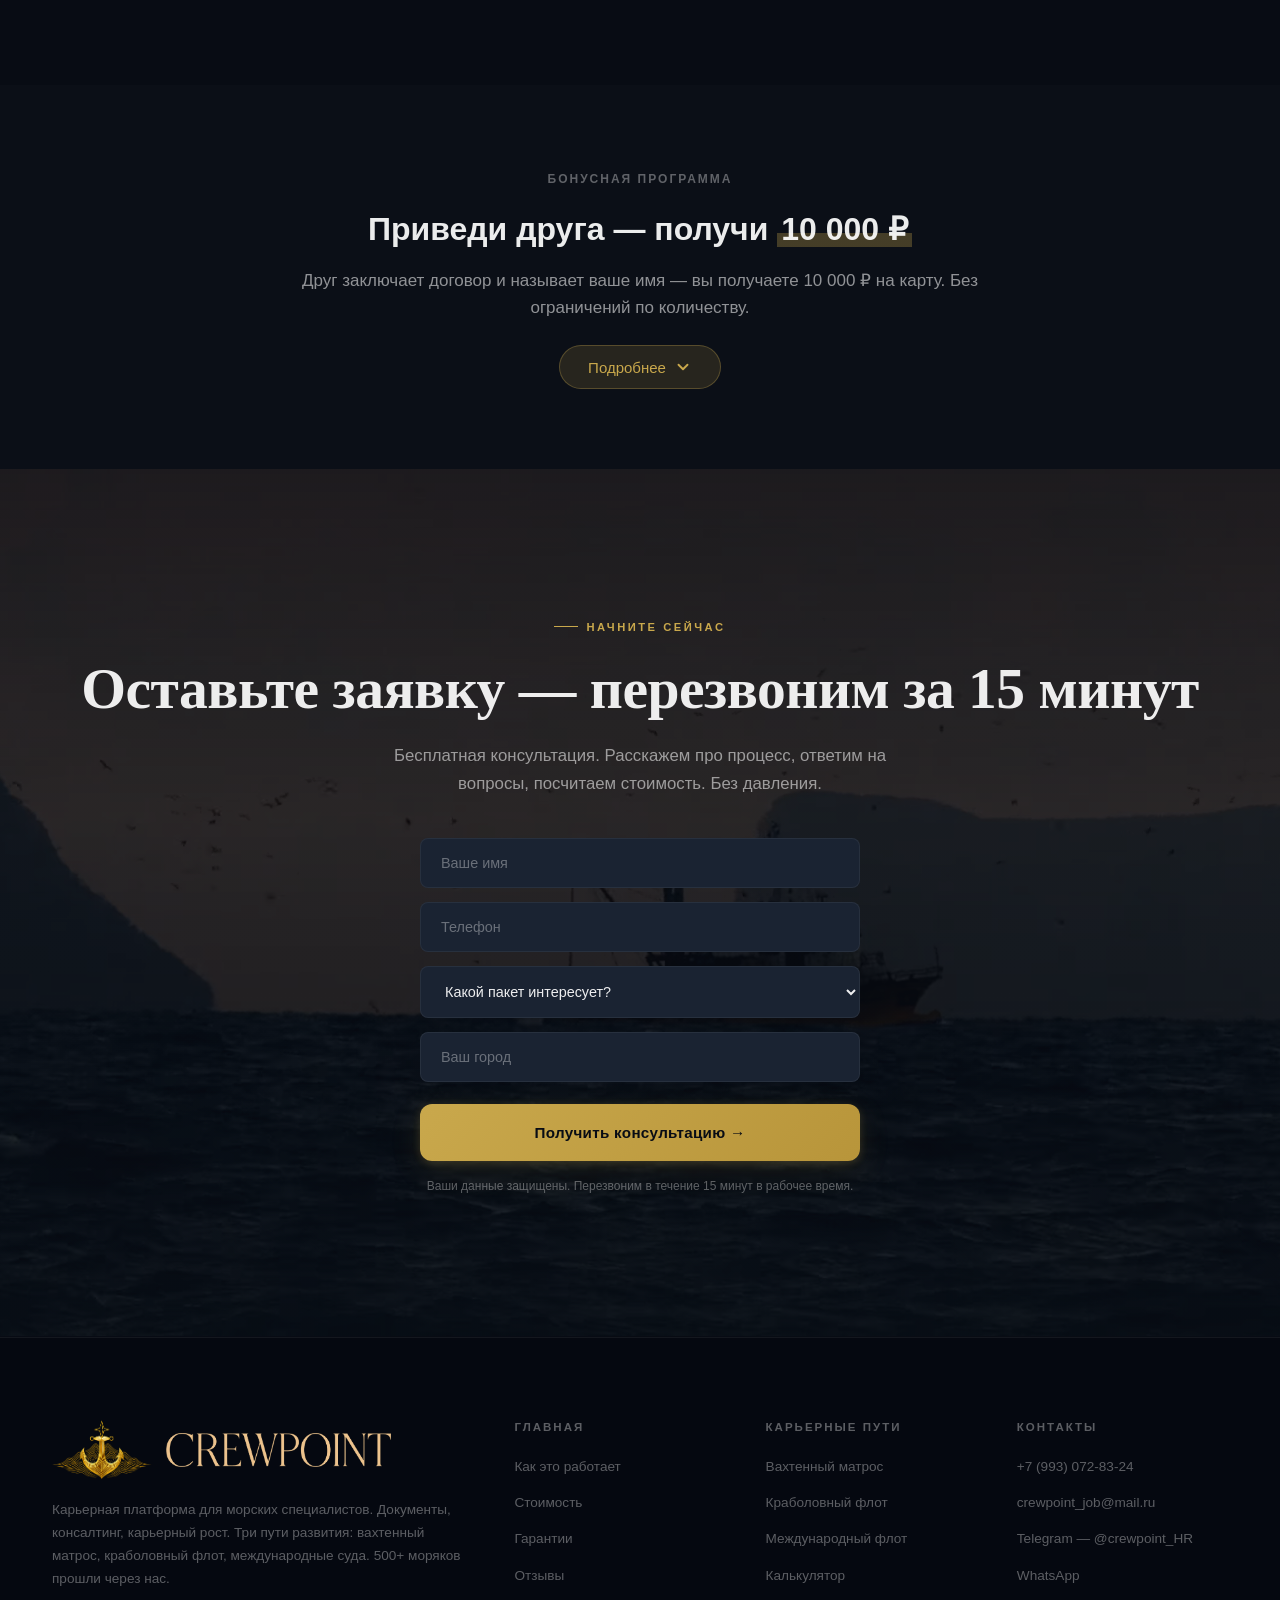
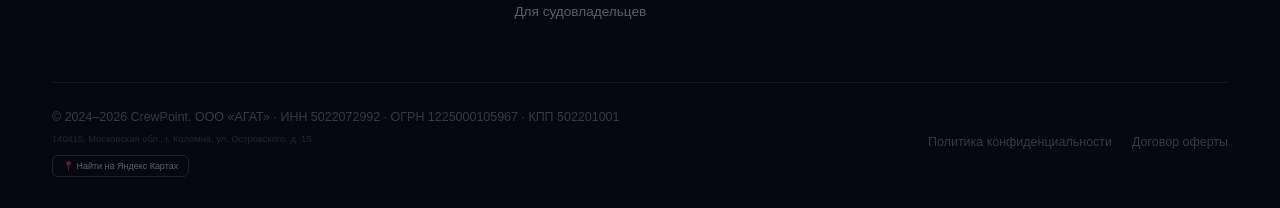
==== commit 9d27c80b: "Add files via upload" ====
--- a/details.html
+++ b/details.html
@@ -408,7 +408,16 @@
      ═══════════════════════════════════ -->
 
 <div class="sticky-bar" id="stickyBar"><button class="btn btn--outline" id="stickyContact">Связаться</button><a href="#form" class="btn btn--gold">Оставить заявку</a></div>
-
+<style>
+  /* Фикс для устройств с отключенной анимацией в ОС */
+  @media (prefers-reduced-motion: reduce) {
+    .sheet:not(.open) {
+      opacity: 0 !important;
+      transform: translateY(100%) !important;
+      pointer-events: none !important;
+    }
+  }
+</style>
 <script src="assets/js/config.js"></script>
 <script src="assets/js/app.js" defer></script>
 </body>
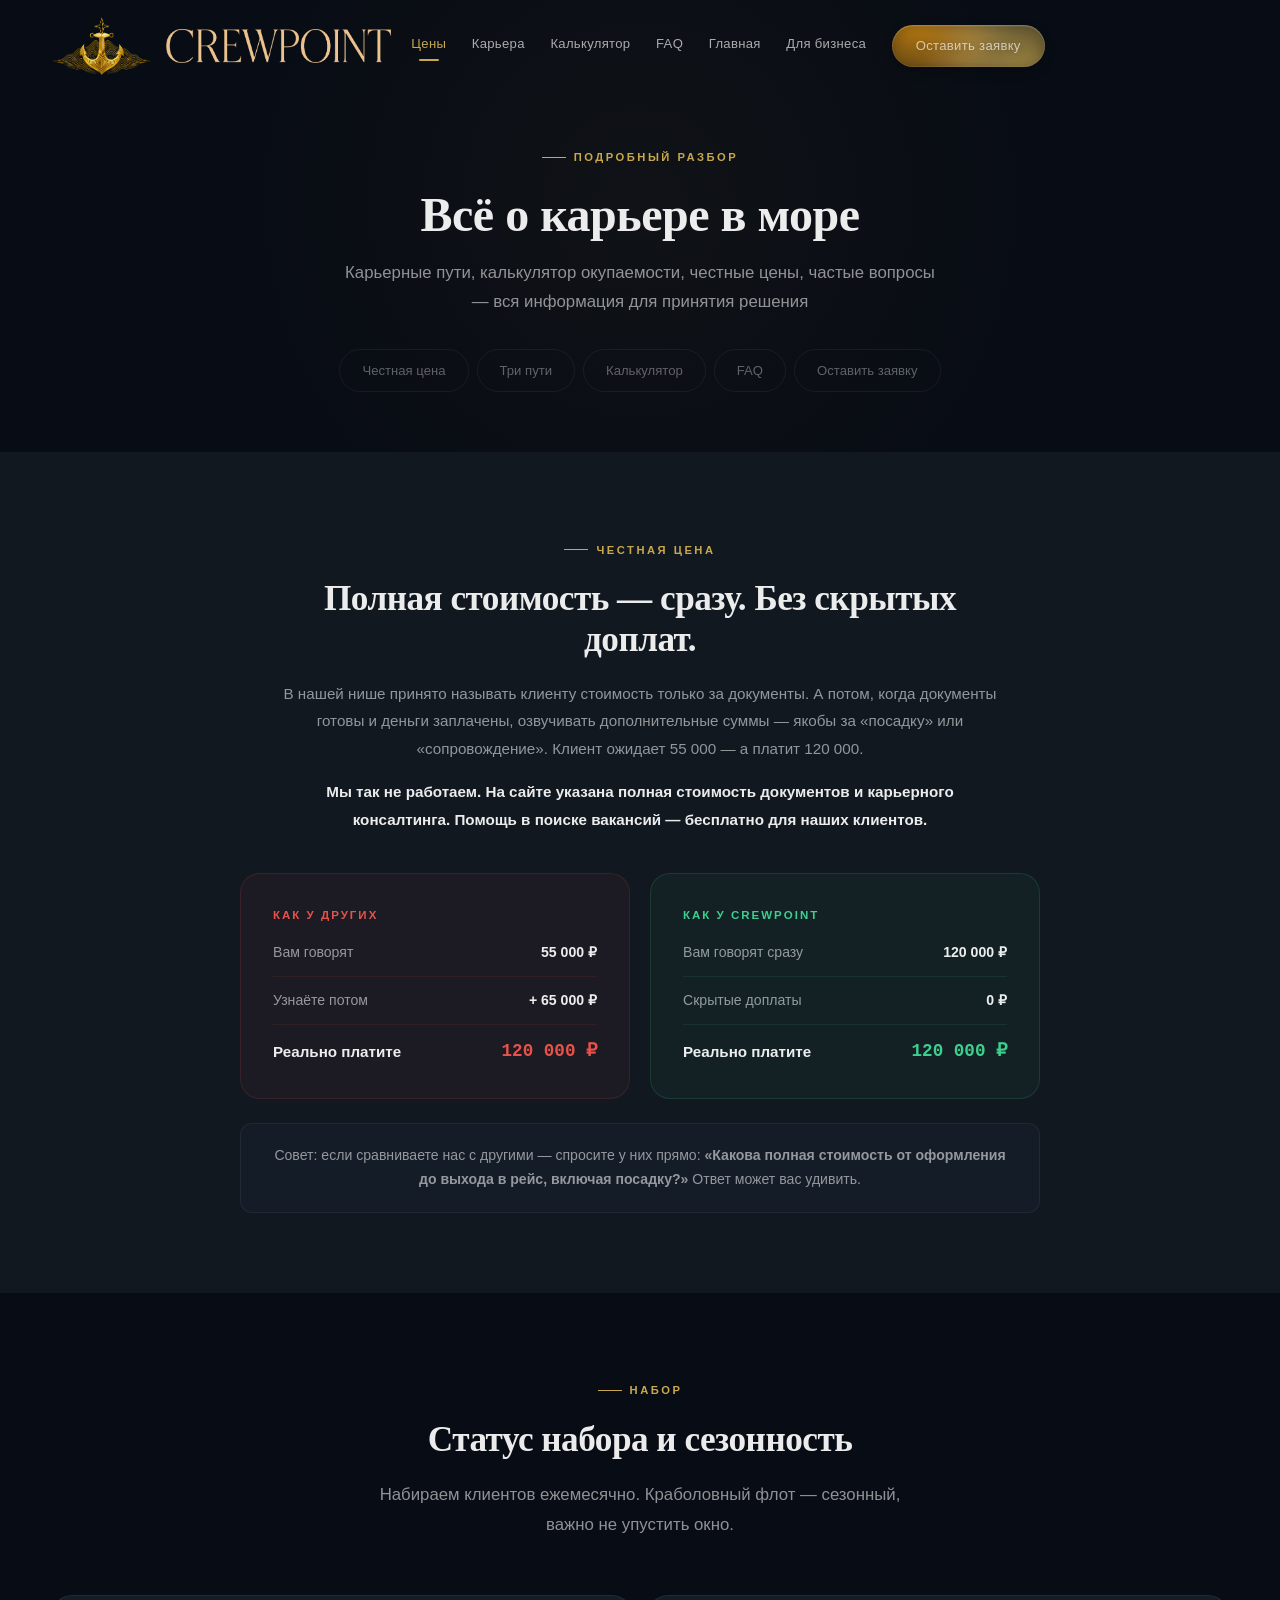
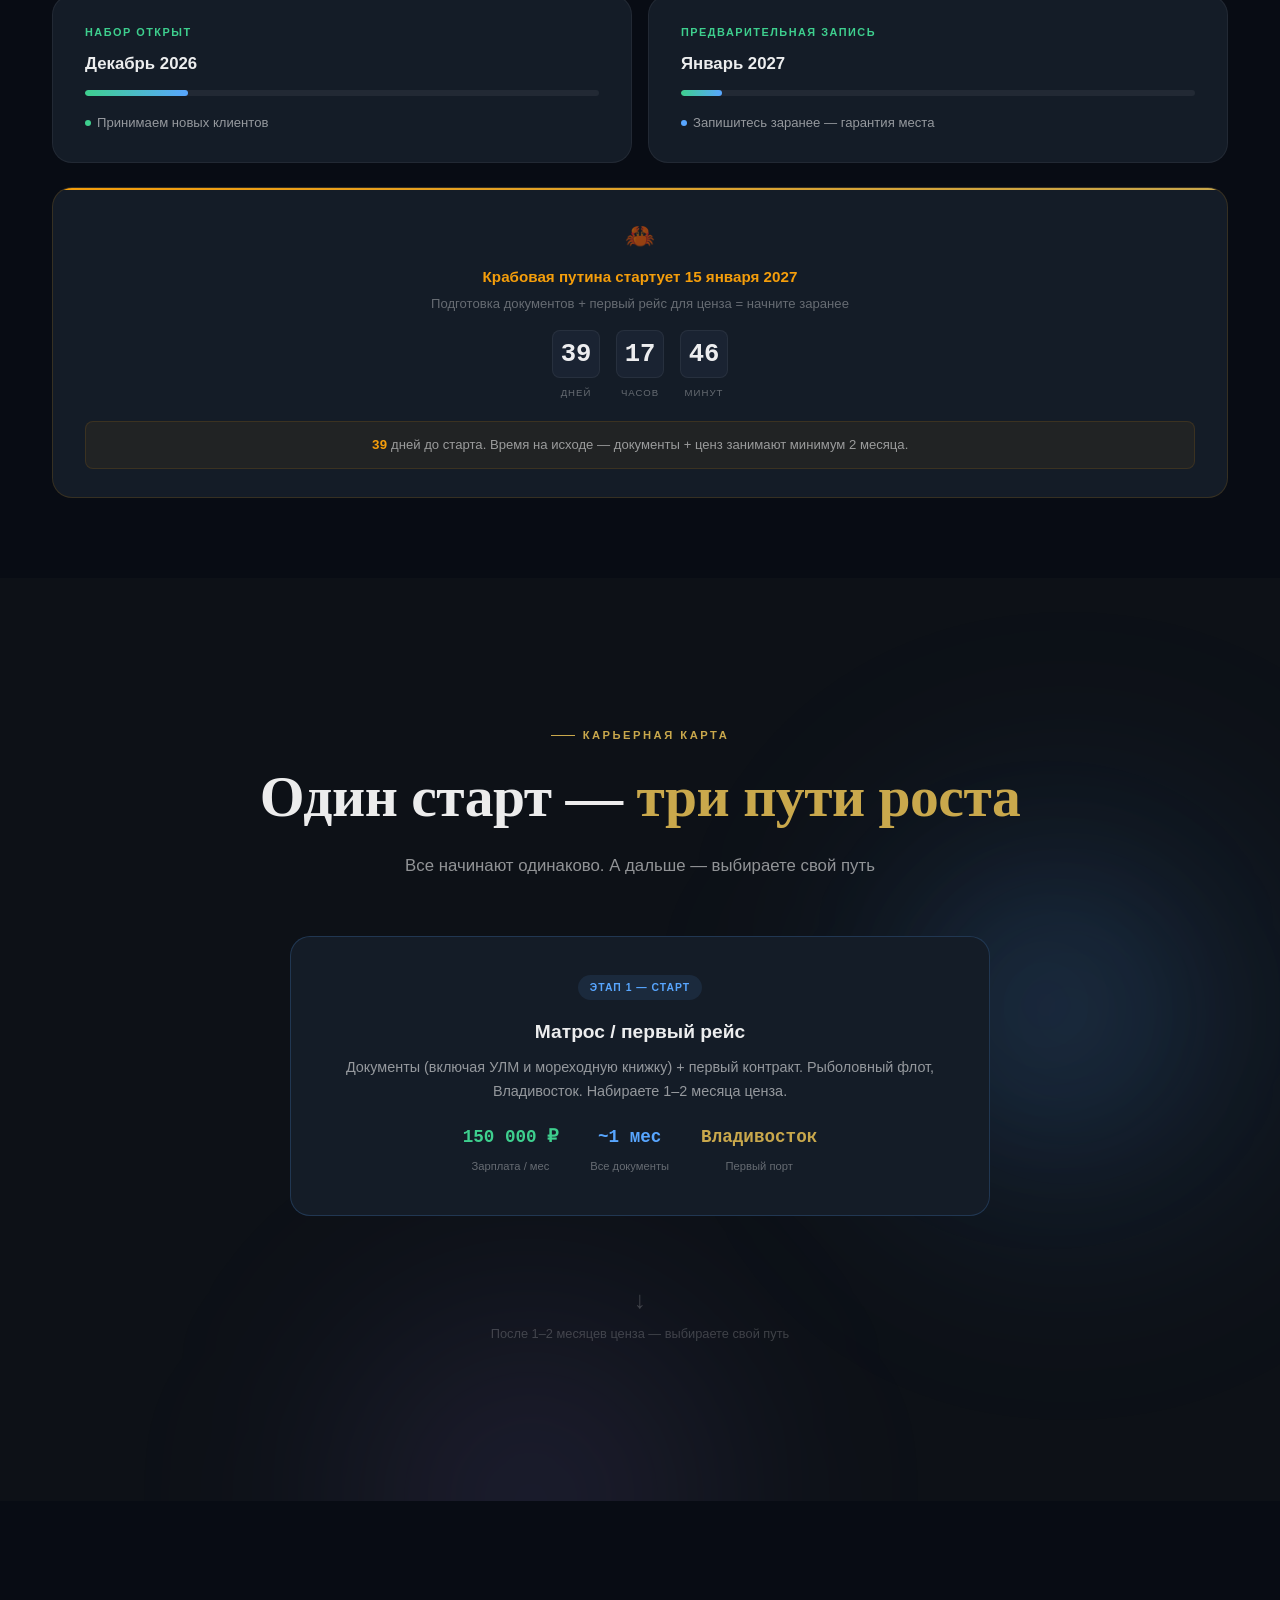
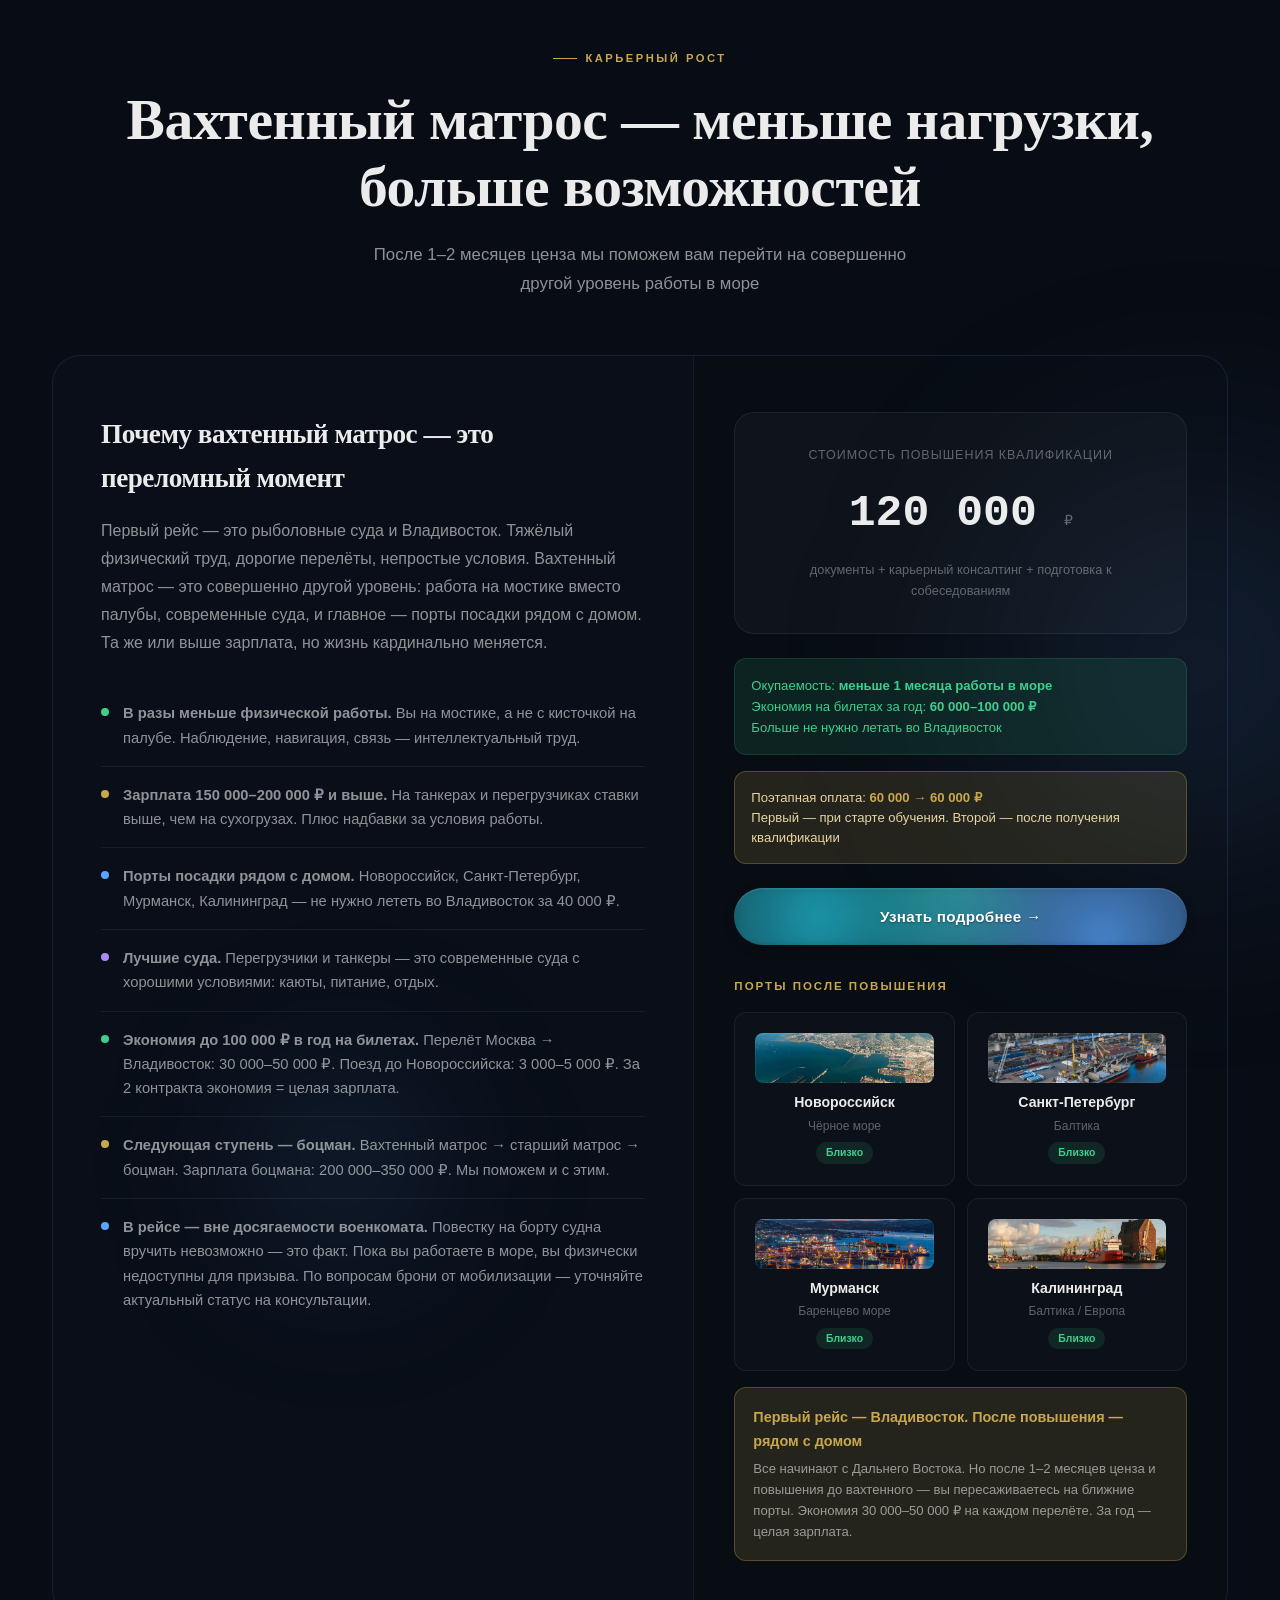
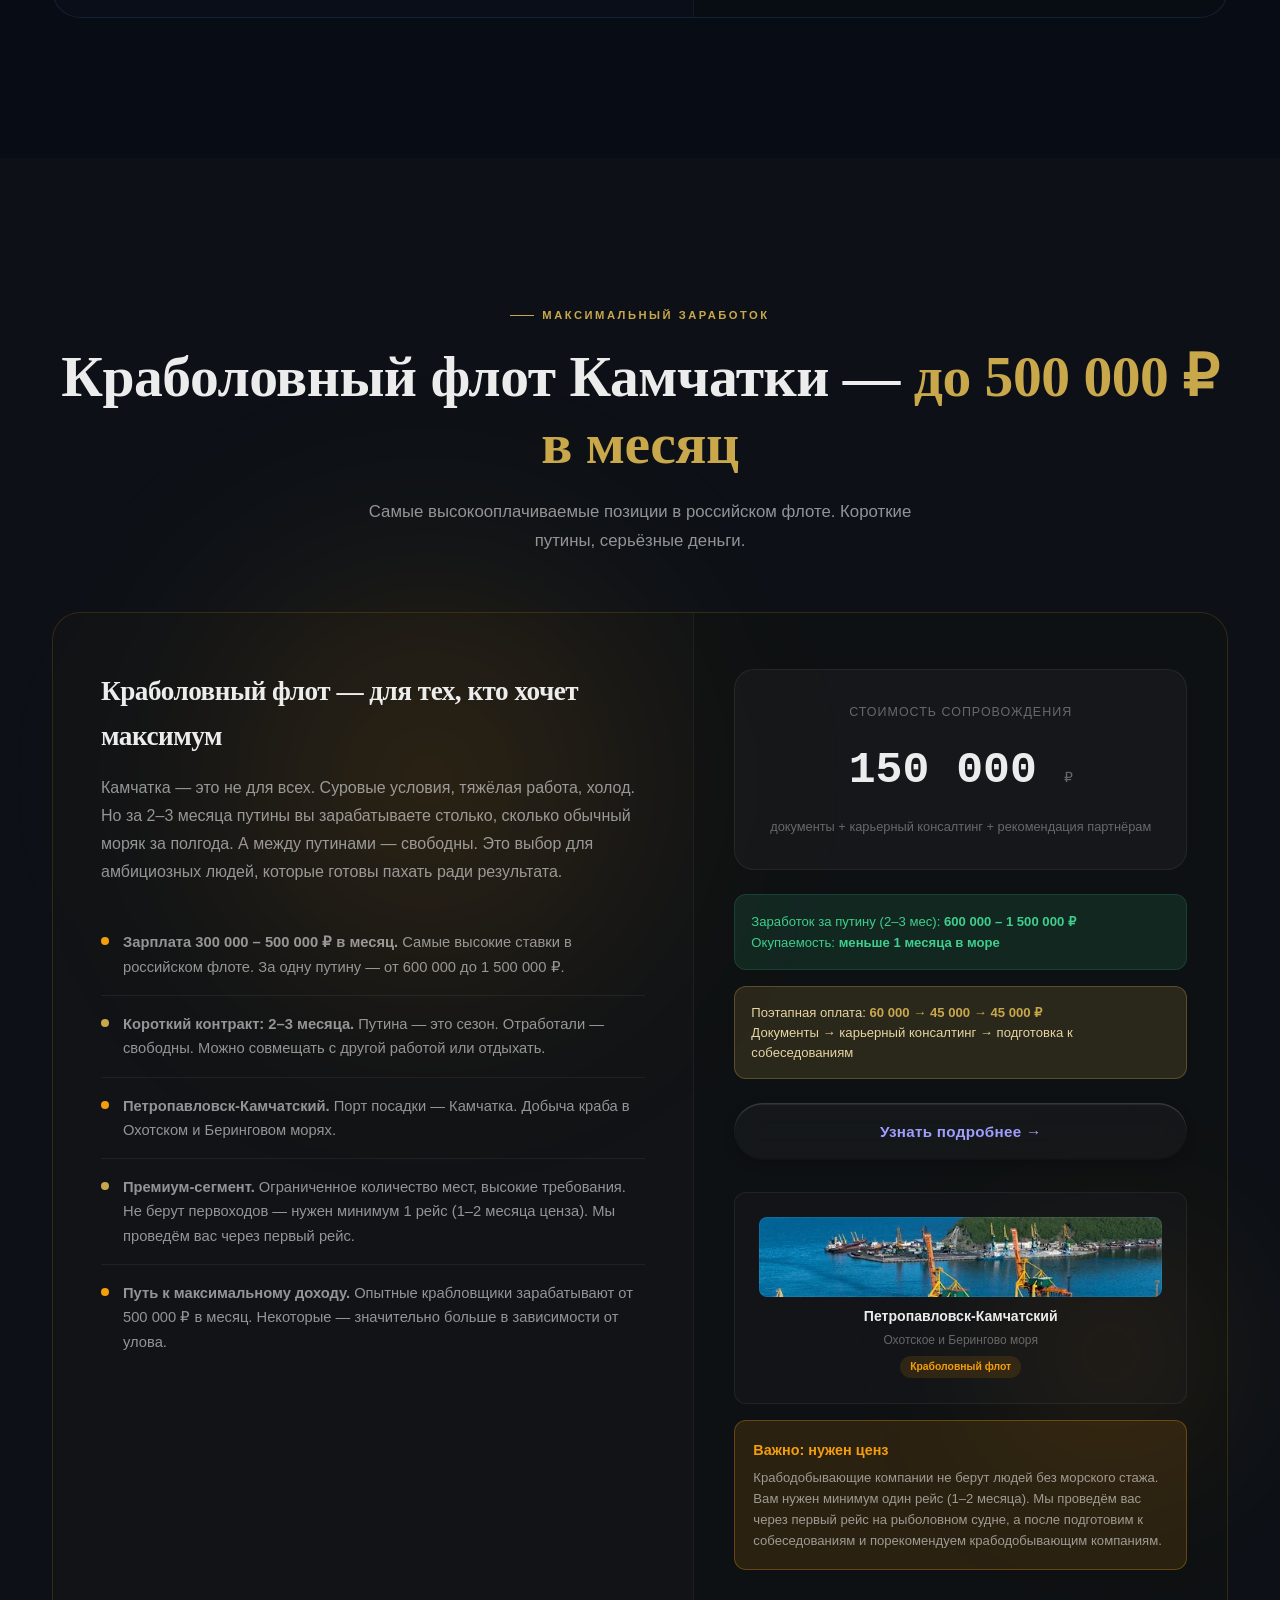
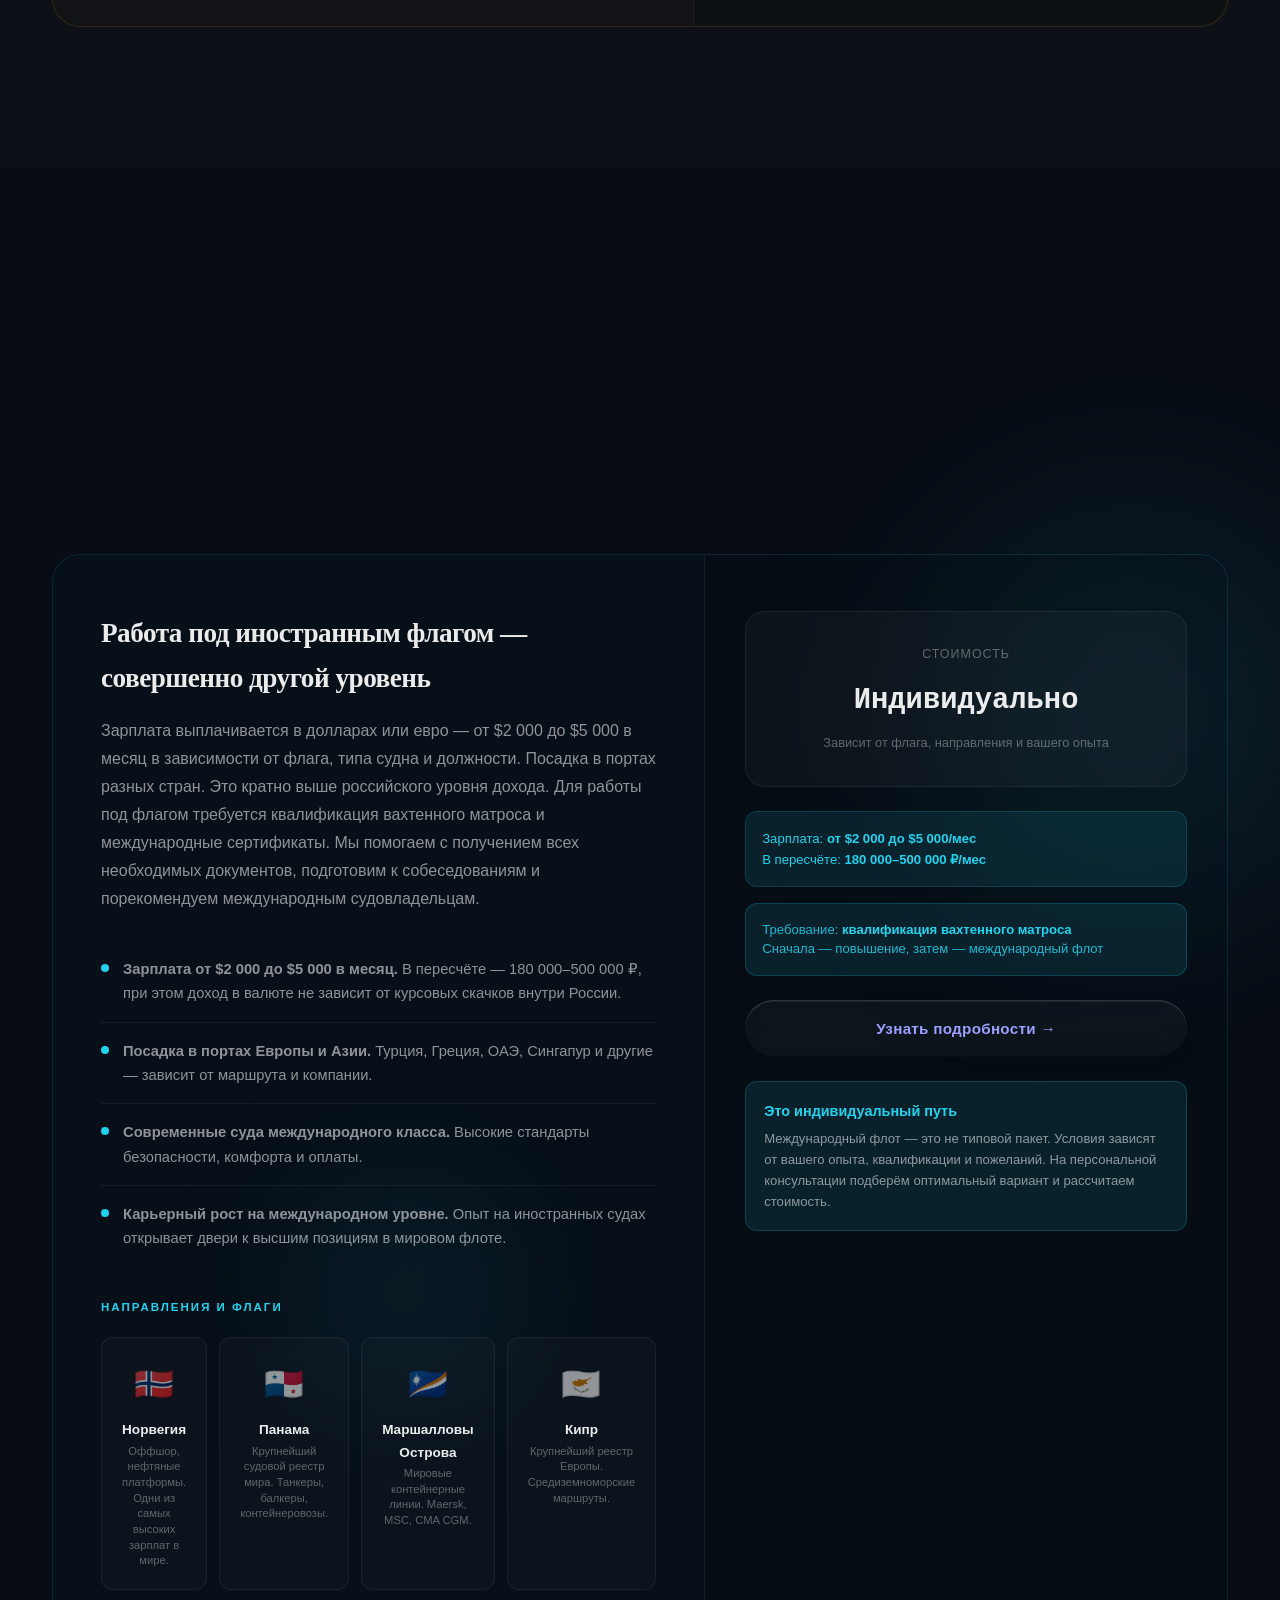
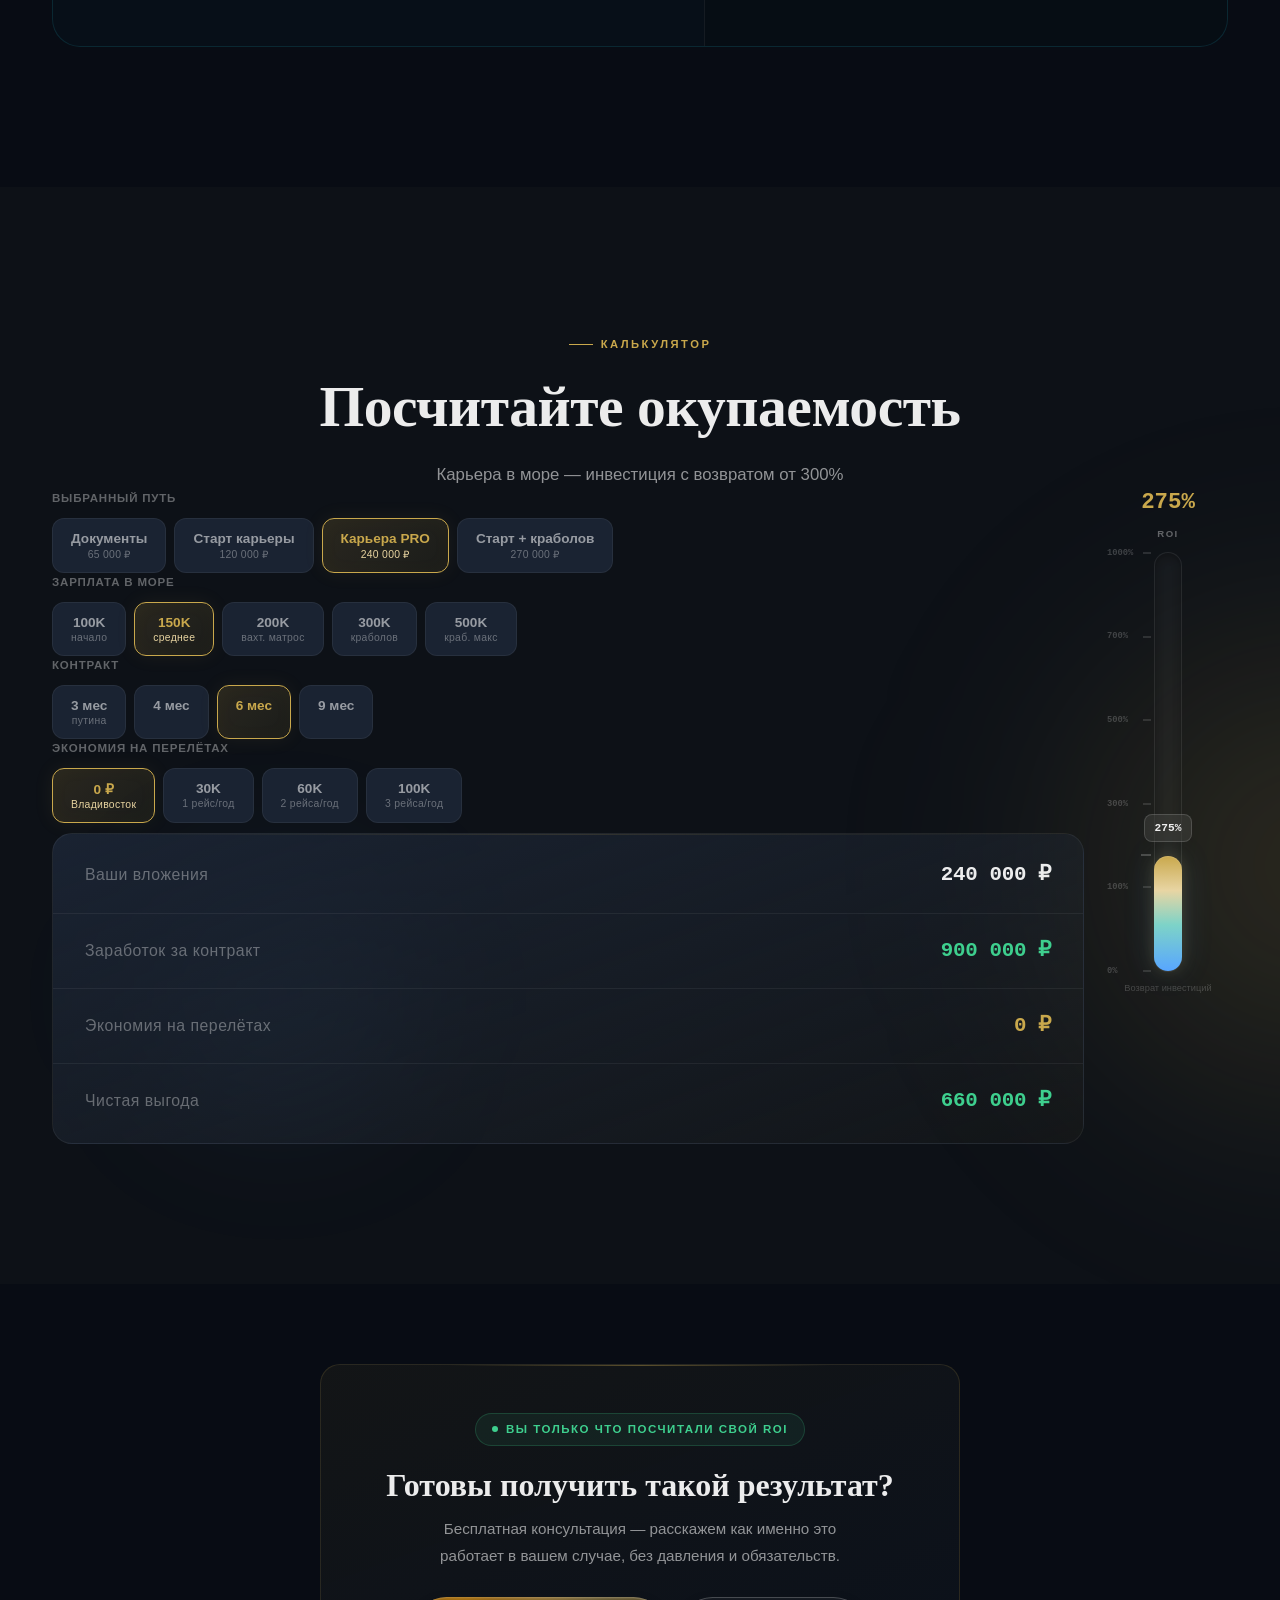
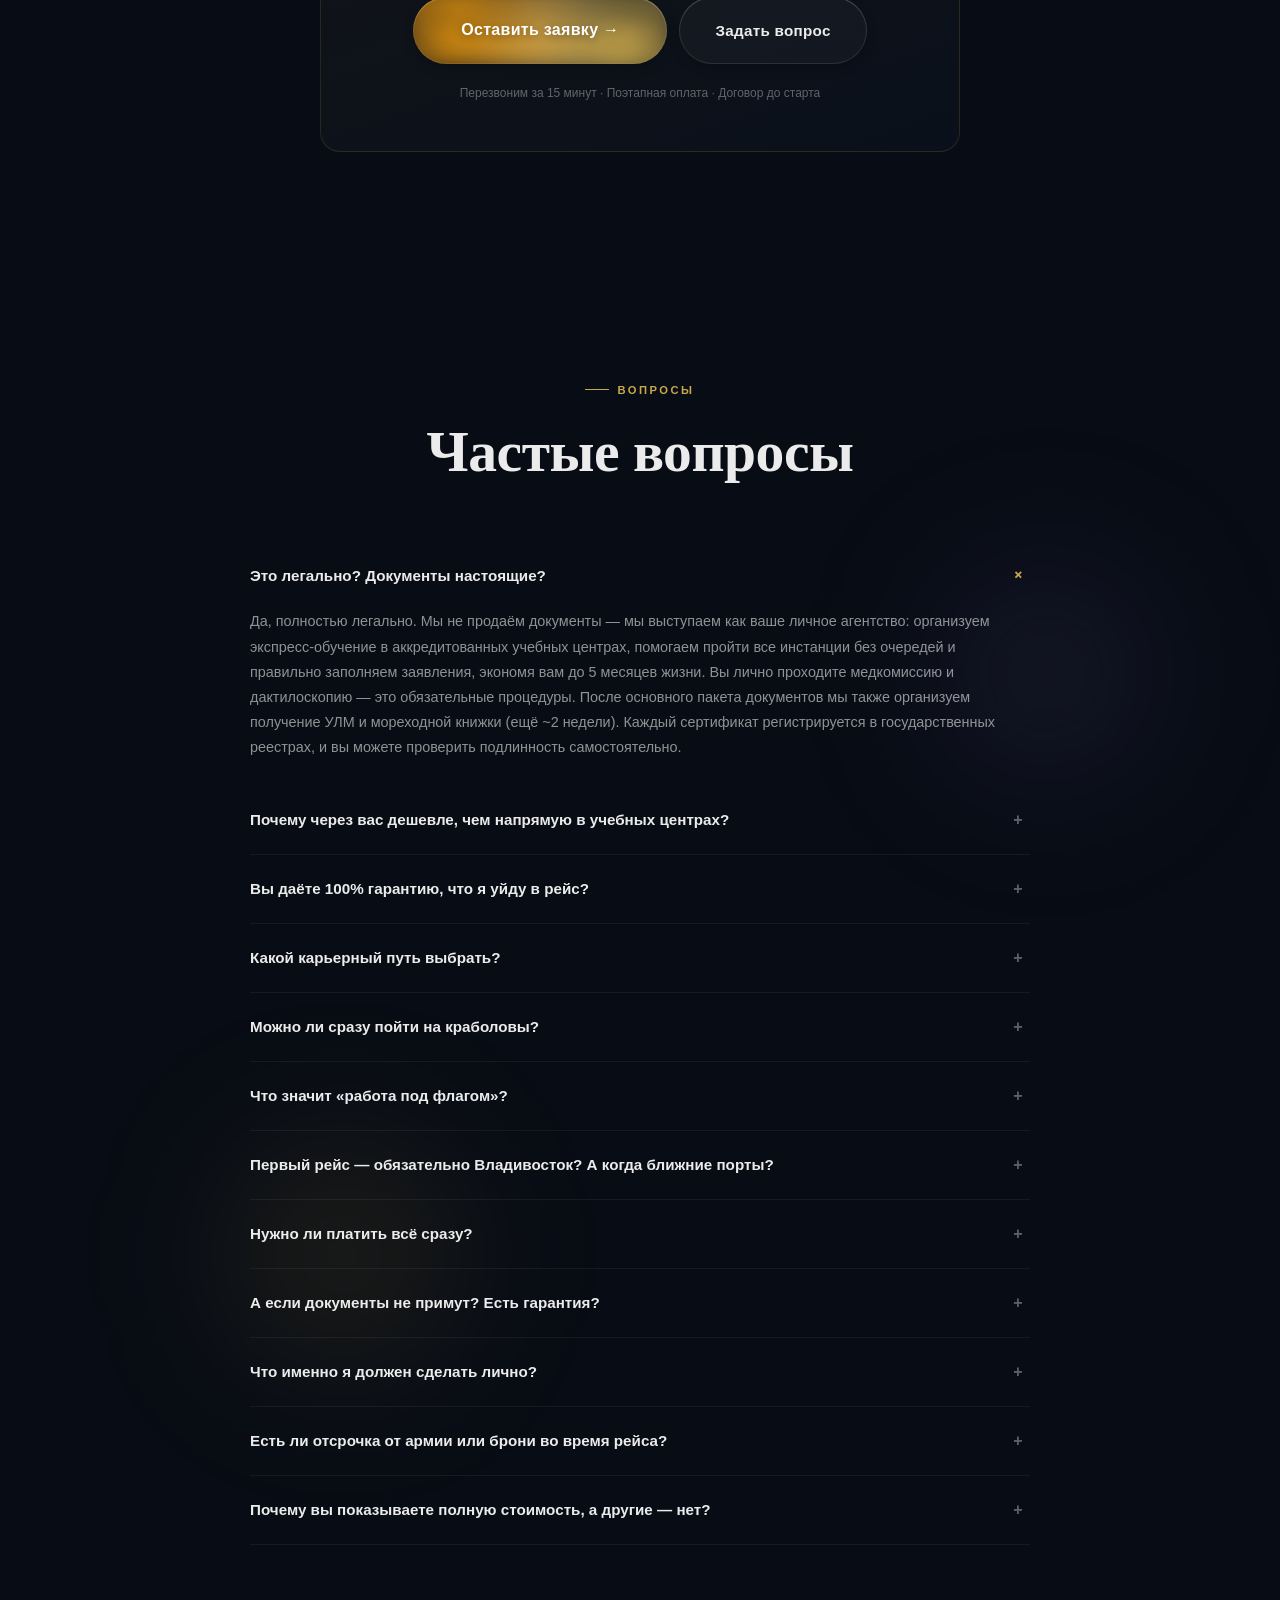
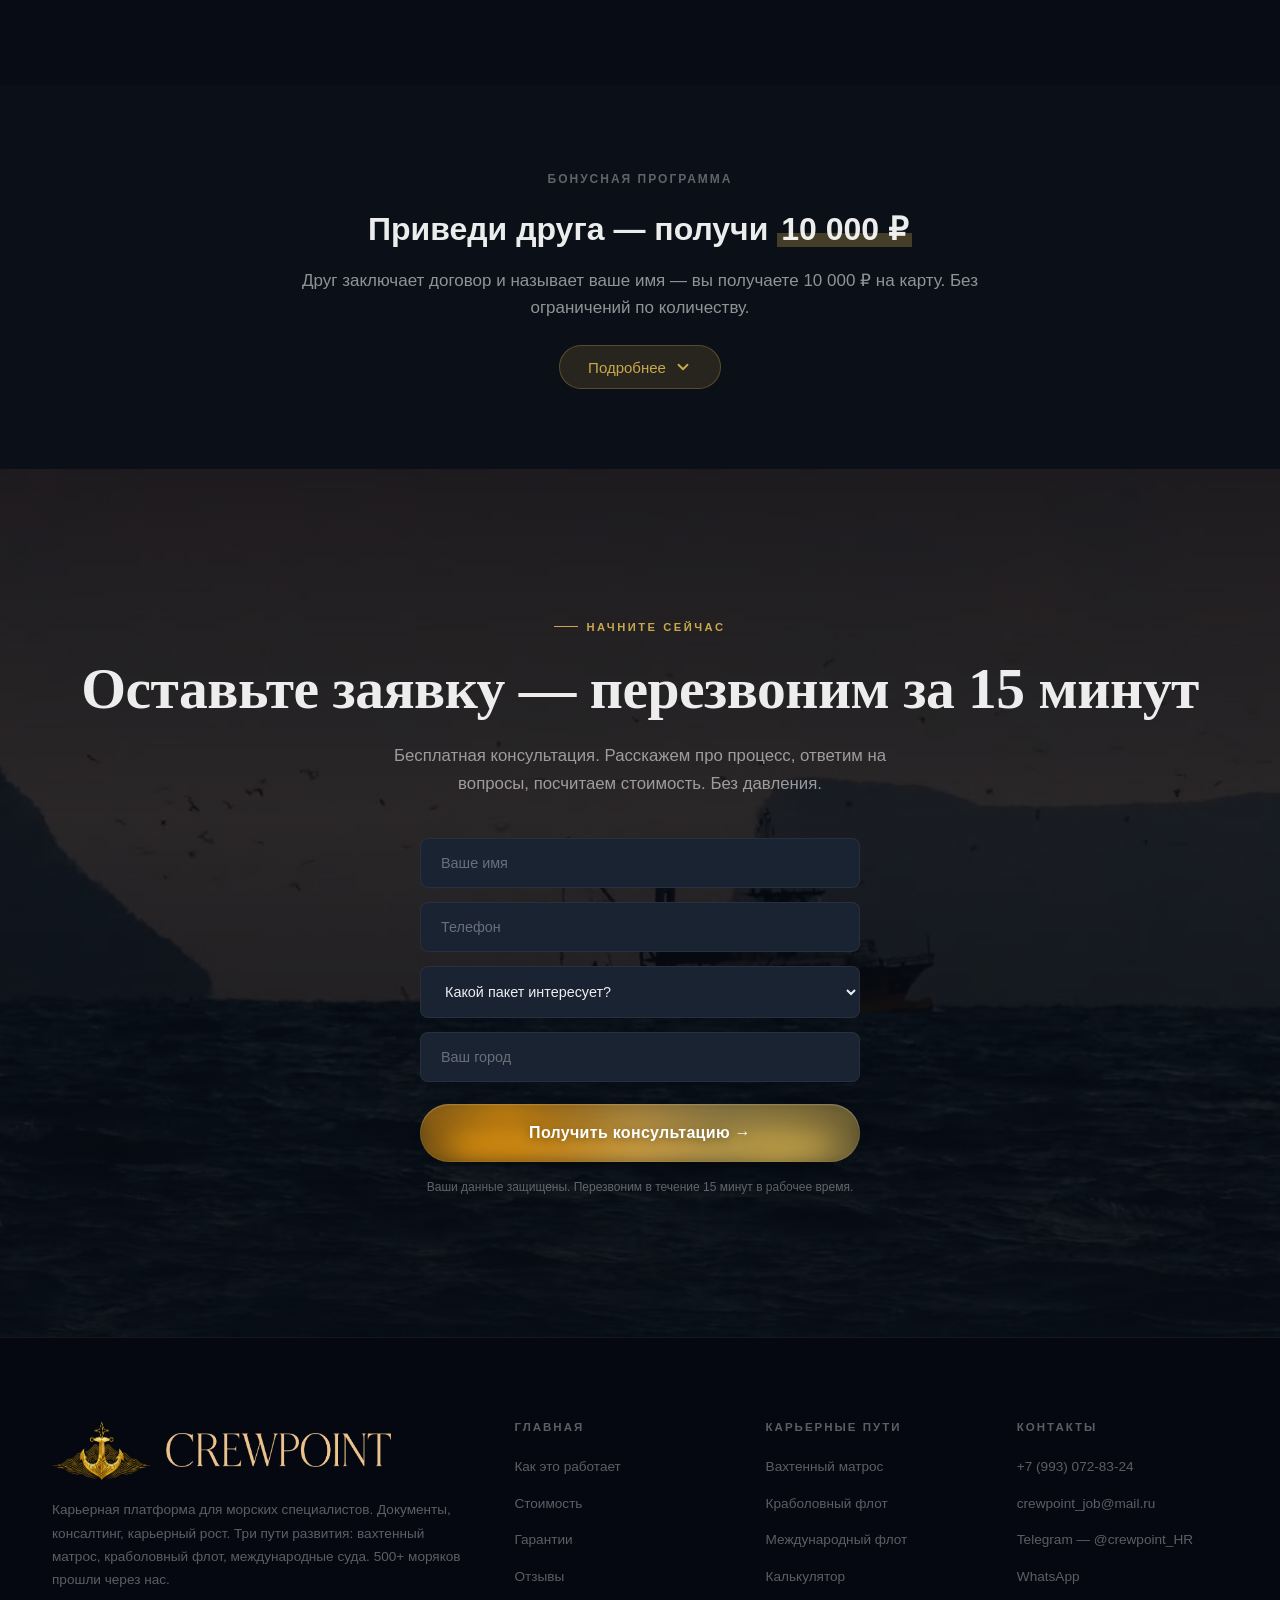
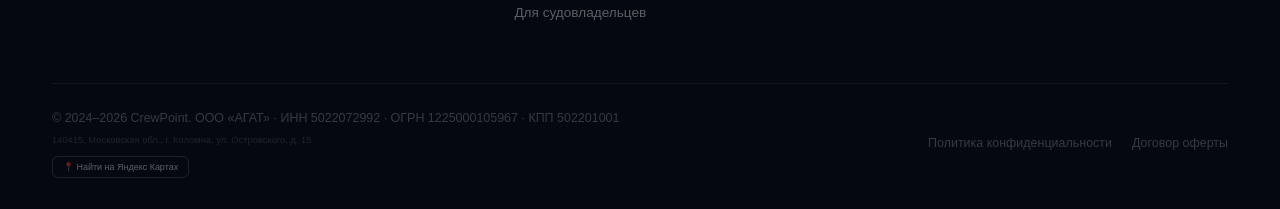
==== commit 4e856b27: "Add files via upload" ====
--- a/details.html
+++ b/details.html
@@ -5,9 +5,10 @@
 <meta name="viewport" content="width=device-width, initial-scale=1.0">
 <title>CrewPoint — Карьерные пути, калькулятор и FAQ | Подробный разбор</title>
 <meta name="description" content="Подробный разбор карьерных путей в море: вахтенный матрос, краболовный флот Камчатки, международные суда. Калькулятор окупаемости, FAQ, честные цены.">
-<meta name="theme-color" content="#080C14"><meta name="color-scheme" content="dark">
-<meta property="og:type" content="website"><meta property="og:url" content="https://dxlr24.github.io/crewpoint/details.html"><meta property="og:title" content="CrewPoint — Карьерные пути, калькулятор и FAQ"><meta property="og:description" content="Подробный разбор: вахтенный матрос, краболовный флот Камчатки, международные суда. Калькулятор окупаемости, честные цены, частые вопросы."><meta property="og:image" content="https://dxlr24.github.io/crewpoint/assets/images/og-cover.png"><meta property="og:image:width" content="1200"><meta property="og:image:height" content="630"><meta property="og:locale" content="ru_RU"><meta property="og:site_name" content="CrewPoint">
-<meta name="twitter:card" content="summary_large_image"><meta name="twitter:title" content="CrewPoint — Карьерные пути и калькулятор"><meta name="twitter:description" content="Три карьерных пути в море. Калькулятор окупаемости. FAQ. Честные цены без скрытых доплат."><meta name="twitter:image" content="https://dxlr24.github.io/crewpoint/assets/images/og-cover.png">
+<meta name="theme-color" content="#080C14"><meta name="color-scheme" content="dark">
+<link rel="canonical" href="https://crewpoint-hr.github.io/details.html">
+<meta property="og:type" content="website"><meta property="og:url" content="https://crewpoint-hr.github.io/details.html"><meta property="og:title" content="CrewPoint — Карьерные пути, калькулятор и FAQ"><meta property="og:description" content="Подробный разбор: вахтенный матрос, краболовный флот Камчатки, международные суда. Калькулятор окупаемости, честные цены, частые вопросы."><meta property="og:image" content="https://crewpoint-hr.github.io/assets/images/og-cover.png"><meta property="og:image:width" content="1200"><meta property="og:image:height" content="630"><meta property="og:locale" content="ru_RU"><meta property="og:site_name" content="CrewPoint">
+<meta name="twitter:card" content="summary_large_image"><meta name="twitter:title" content="CrewPoint — Карьерные пути и калькулятор"><meta name="twitter:description" content="Три карьерных пути в море. Калькулятор окупаемости. FAQ. Честные цены без скрытых доплат."><meta name="twitter:image" content="https://crewpoint-hr.github.io/assets/images/og-cover.png">
 <meta http-equiv="Content-Security-Policy"
   content="default-src 'self';
            script-src 'self';
--- a/assets/css/style.css
+++ b/assets/css/style.css
@@ -1 +1,1230 @@
-﻿*,*::before,*::after{margin:0;padding:0;box-sizing:border-box}:root{--bg-deepest:#050810;--bg-dark:#080C14;--bg-navy:#0D1117;--bg-panel:#111820;--bg-card:#141C27;--bg-card-hover:#182231;--bg-elevated:#1A2332;--border-subtle:rgba(255,255,255,0.06);--border-light:rgba(255,255,255,0.1);--border-gold:rgba(201,168,76,0.3);--gold:#C9A84C;--gold-light:#E8D5A3;--gold-muted:rgba(201,168,76,0.15);--green:#3ECF8E;--green-muted:rgba(62,207,142,0.12);--red:#E5534B;--red-muted:rgba(229,83,75,0.1);--purple:#A78BFA;--purple-muted:rgba(167,139,250,0.12);--blue:#58A6FF;--blue-muted:rgba(88,166,255,0.1);--orange:#F59E0B;--orange-muted:rgba(245,158,11,0.12);--cyan:#22D3EE;--cyan-muted:rgba(34,211,238,0.1);--text-primary:rgba(255,255,255,0.92);--text-secondary:rgba(255,255,255,0.55);--text-muted:rgba(255,255,255,0.35);--text-faint:rgba(255,255,255,0.2);--white:#fff;--font-sans:'Inter',-apple-system,BlinkMacSystemFont,sans-serif;--font-serif:'Playfair Display',Georgia,serif;--font-mono:'JetBrains Mono',monospace;--radius:8px;--radius-md:12px;--radius-lg:20px;--radius-xl:28px;--ease:cubic-bezier(0.4,0,0.2,1);--ease-out:cubic-bezier(0,0,0.2,1);--shadow-card:0 1px 2px rgba(0,0,0,0.3),0 4px 16px rgba(0,0,0,0.2);--shadow-elevated:0 2px 4px rgba(0,0,0,0.3),0 8px 32px rgba(0,0,0,0.3),0 24px 60px rgba(0,0,0,0.15);--shadow-glow-gold:0 0 40px rgba(201,168,76,0.08),0 0 80px rgba(201,168,76,0.04)}html{scroll-behavior:smooth;font-size:16px;-webkit-font-smoothing:antialiased}body{font-family:var(--font-sans);color:var(--text-secondary);background:var(--bg-dark);line-height:1.65;overflow-x:hidden}.container{max-width:1240px;margin:0 auto;padding:0 32px}.section{padding:140px 0}.section--sm{padding:80px 0}.label{display:inline-flex;align-items:center;gap:8px;font-size:.7rem;font-weight:700;letter-spacing:2.5px;text-transform:uppercase;color:var(--gold);margin-bottom:20px}.label::before{content:'';width:24px;height:1px;background:var(--gold)}.title{font-family:var(--font-serif);font-size:clamp(2.2rem,4.5vw,3.6rem);font-weight:800;color:var(--text-primary);line-height:1.15;margin-bottom:20px;letter-spacing:-.5px}.title .accent{color:var(--gold)}.title--sm{font-size:clamp(1.6rem,3vw,2.2rem)}.subtitle{font-size:1.05rem;color:var(--text-secondary);max-width:560px;line-height:1.75;margin-left:auto;margin-right:auto}.text-center{text-align:center}.bg-dark{background:var(--bg-dark)}.bg-navy{background:var(--bg-navy)}.bg-deepest{background:var(--bg-deepest)}.bg-panel{background:var(--bg-panel)}.text-green{color:var(--green)}.text-blue{color:var(--blue)}.text-gold{color:var(--gold)}.text-orange{color:var(--orange)}.text-cyan{color:var(--cyan)}.text-red{color:var(--red)}.faded{opacity:.4}.btn{display:inline-flex;align-items:center;justify-content:center;gap:10px;padding:17px 36px;border-radius:var(--radius);font-family:var(--font-sans);font-size:.9rem;font-weight:600;border:none;cursor:pointer;transition:all .45s var(--ease);text-decoration:none;white-space:nowrap;letter-spacing:.3px;position:relative;overflow:hidden}.btn::after{content:'';position:absolute;inset:0;background:linear-gradient(135deg,rgba(255,255,255,0.08),transparent);opacity:0;transition:opacity .45s var(--ease)}.btn:hover::after{opacity:1}.btn--gold{background:linear-gradient(135deg,#C9A84C,#B8953A);color:var(--bg-dark);box-shadow:0 2px 8px rgba(201,168,76,0.2),0 8px 32px rgba(201,168,76,0.12)}.btn--gold:hover{box-shadow:0 4px 16px rgba(201,168,76,0.3),0 16px 48px rgba(201,168,76,0.15);transform:translateY(-1px)}.btn--outline{background:transparent;color:#fff;border:1px solid rgba(255,255,255,0.18)}.btn--outline:hover{border-color:var(--gold);color:var(--gold)}.btn--purple{background:linear-gradient(135deg,#7C3AED,#6D28D9);color:#fff;box-shadow:0 2px 8px rgba(124,58,237,0.2)}.btn--purple:hover{box-shadow:0 4px 16px rgba(124,58,237,0.3);transform:translateY(-1px)}.btn--orange{background:linear-gradient(135deg,var(--orange),#D97706);color:#0d1117;box-shadow:0 2px 8px rgba(245,158,11,0.2)}.btn--orange:hover{box-shadow:0 4px 16px rgba(245,158,11,0.3);transform:translateY(-1px)}.btn--cyan{background:linear-gradient(135deg,var(--cyan),#06B6D4);color:#0d1117;box-shadow:0 2px 8px rgba(34,211,238,0.2)}.btn--cyan:hover{box-shadow:0 4px 16px rgba(34,211,238,0.3);transform:translateY(-1px)}.btn--primary{background:linear-gradient(135deg,var(--blue),#3B82F6);color:#fff;box-shadow:0 2px 8px rgba(88,166,255,0.15)}.btn--primary:hover{box-shadow:0 4px 16px rgba(88,166,255,0.25);transform:translateY(-1px)}.btn--lg{padding:20px 44px;font-size:.95rem;border-radius:var(--radius-md)}.btn--sm{padding:12px 24px;font-size:.85rem}.btn--full{width:100%}.photo{width:100%;height:100%;object-fit:cover;display:block;background:var(--bg-elevated)}.photo-frame{overflow:hidden;border-radius:var(--radius-md);background:var(--bg-elevated);position:relative}.photo-frame::after{content:'';position:absolute;inset:0;border:1px solid var(--border-subtle);border-radius:inherit;pointer-events:none}.reveal{opacity:0;transform:translateY(40px);transition:opacity 1.2s var(--ease-out),transform 1.2s var(--ease-out)}.reveal.visible{opacity:1;transform:translateY(0)}.reveal-d1{transition-delay:.1s}.reveal-d2{transition-delay:.2s}.reveal-d3{transition-delay:.3s}.reveal-d5{transition-delay:.5s}@keyframes pulse-dot{0%,100%{opacity:1}50%{opacity:.4}}.header{position:fixed;top:0;left:0;right:0;z-index:1000;padding:14px 0;transition:background .5s var(--ease),backdrop-filter .5s var(--ease),border-color .5s var(--ease);will-change:padding,background}.header.scrolled{padding:14px 0;background:rgba(8,12,20,0.85);backdrop-filter:blur(24px) saturate(180%);border-bottom:1px solid var(--border-subtle)}.header .container{display:grid;grid-template-columns:1fr auto 1fr;align-items:center;position:relative}.logo{display:flex;align-items:center;gap:14px;text-decoration:none;color:var(--text-primary);justify-self:start}.logo-icon{width:100px;height:64px;object-fit:contain;transition:all .4s var(--ease)}.logo:hover .logo-icon{filter:drop-shadow(0 0 12px rgba(201,168,76,0.4));transform:scale(1.05)}.logo-name{height:34px;width:auto;object-fit:contain;transition:opacity .3s var(--ease)}.nav{display:flex;align-items:center;gap:clamp(16px,2vw,36px);justify-self:center;margin-left:20px;white-space:nowrap}.nav a{color:rgba(255,255,255,0.65);text-decoration:none;font-size:.82rem;font-weight:500;letter-spacing:.3px;transition:color .3s var(--ease)}.nav a:hover{color:#fff}.nav .btn{padding:10px 24px}.burger{display:none;background:none;border:none;cursor:pointer;padding:6px;flex-direction:column;gap:5px;justify-self:end;z-index:1001;position:relative}.burger span{width:20px;height:1.5px;background:var(--text-primary);border-radius:2px;transition:transform .4s cubic-bezier(0.34,1.56,0.64,1),opacity .3s ease,width .3s ease;transform-origin:center;display:block}.burger.active span:nth-child(1){transform:translateY(6.5px) rotate(45deg)}.burger.active span:nth-child(2){opacity:0;transform:scaleX(0)}.burger.active span:nth-child(3){transform:translateY(-6.5px) rotate(-45deg)}.mobile-menu{display:flex;position:fixed;inset:0;background:rgba(5,8,16,0.96);backdrop-filter:blur(32px) saturate(180%);-webkit-backdrop-filter:blur(32px) saturate(180%);z-index:999;flex-direction:column;align-items:center;justify-content:center;gap:0;opacity:0;pointer-events:none;transform:translateY(-12px);transition:opacity .4s cubic-bezier(0.4,0,0.2,1),transform .4s cubic-bezier(0.4,0,0.2,1)}.mobile-menu.active{opacity:1;pointer-events:all;transform:translateY(0)}.mobile-menu a{color:var(--text-primary);text-decoration:none;font-size:1.1rem;font-weight:500;padding:14px 0;opacity:0;transform:translateY(16px);transition:opacity .35s ease,transform .35s ease,color .3s ease}.mobile-menu.active a:nth-child(2){transition-delay:.05s;opacity:1;transform:translateY(0)}.mobile-menu.active a:nth-child(3){transition-delay:.10s;opacity:1;transform:translateY(0)}.mobile-menu.active a:nth-child(4){transition-delay:.15s;opacity:1;transform:translateY(0)}.mobile-menu.active a:nth-child(5){transition-delay:.20s;opacity:1;transform:translateY(0)}.mobile-menu.active a:nth-child(6){transition-delay:.25s;opacity:1;transform:translateY(0)}.mobile-menu.active a:nth-child(7){transition-delay:.30s;opacity:1;transform:translateY(0)}.mobile-menu.active a:nth-child(8){transition-delay:.35s;opacity:1;transform:translateY(0)}.mobile-menu a:hover{color:var(--gold)}.mobile-close{display:none}@media(max-width:768px){.mobile-menu{backdrop-filter:blur(24px) saturate(150%);-webkit-backdrop-filter:blur(24px) saturate(150%);background:rgba(5,8,16,0.98)}}.hero{position:relative;min-height:100vh;display:flex;align-items:center;overflow:hidden;padding:140px 0 100px}.hero-video{position:absolute;inset:0;z-index:0}.hero-video video,.video-fallback{width:100%;height:100%;object-fit:cover}.video-fallback{background:linear-gradient(160deg,#050810 0%,#0a1628 30%,#0d1f3c 60%,#081020 100%)}.hero-overlay{position:absolute;inset:0;z-index:1;background:linear-gradient(180deg,rgba(5,8,16,0.75) 0%,rgba(8,12,20,0.6) 40%,rgba(8,12,20,0.8) 70%,var(--bg-dark) 100%)}.hero-grain{position:absolute;inset:0;z-index:2;opacity:.03;background-image:url("data:image/svg+xml,%3Csvg viewBox='0 0 256 256' xmlns='http://www.w3.org/2000/svg'%3E%3Cfilter id='n'%3E%3CfeTurbulence type='fractalNoise' baseFrequency='0.9' numOctaves='4' stitchTiles='stitch'/%3E%3C/filter%3E%3Crect width='100%25' height='100%25' filter='url(%23n)'/%3E%3C/svg%3E");pointer-events:none}.hero .container{position:relative;z-index:3}.hero-grid{display:grid;grid-template-columns:1fr 1fr;gap:80px;align-items:center}.hero-badge{display:inline-flex;align-items:center;gap:10px;padding:8px 18px 8px 14px;border-radius:100px;border:1px solid rgba(62,207,142,0.2);background:rgba(62,207,142,0.06);color:var(--green);font-size:.78rem;font-weight:600;margin-bottom:32px}.hero-badge .dot{width:6px;height:6px;background:var(--green);border-radius:50%;animation:pulse-dot 2s ease infinite}.hero h1{font-family:var(--font-serif);font-size:clamp(2.8rem,5.5vw,4.2rem);font-weight:800;color:var(--text-primary);line-height:1.1;margin-bottom:24px;letter-spacing:-1.5px}.hero h1 .accent{background:linear-gradient(135deg,var(--gold),var(--gold-light));-webkit-background-clip:text;-webkit-text-fill-color:transparent;background-clip:text}.hero-text{font-size:1.05rem;color:var(--text-secondary);margin-bottom:40px;line-height:1.8;max-width:500px}.hero-buttons{display:flex;gap:16px;margin-bottom:56px;flex-wrap:wrap}.hero-stats{display:flex;gap:48px}.hero-stat{position:relative;padding-left:20px}.hero-stat::before{content:'';position:absolute;left:0;top:4px;bottom:4px;width:1px;background:var(--border-light)}.hero-stat:first-child{padding-left:0}.hero-stat:first-child::before{display:none}.stat-value{font-family:var(--font-mono);font-size:1.6rem;font-weight:700;color:var(--text-primary);display:block}.stat-label{font-size:.75rem;color:var(--text-muted);margin-top:4px}.hero-card{background:rgba(255,255,255,0.03);border:1px solid var(--border-subtle);border-radius:var(--radius-xl);padding:40px 36px;backdrop-filter:blur(20px);position:relative}.hero-card::before{content:'';position:absolute;top:0;left:32px;right:32px;height:1px;background:linear-gradient(90deg,transparent,var(--gold-muted),transparent)}.hero-card-title{color:var(--text-primary);font-size:.95rem;font-weight:600;margin-bottom:28px;display:flex;align-items:center;gap:12px}.h-step{display:flex;align-items:flex-start;gap:16px;padding:14px 0}.h-step+.h-step{border-top:1px solid var(--border-subtle)}.h-step-num{width:32px;height:32px;min-width:32px;border-radius:8px;display:flex;align-items:center;justify-content:center;font-size:.75rem;font-weight:700;color:var(--white);background:var(--bg-elevated);border:1px solid var(--border-light)}.h-step-num--gold{border-color:var(--border-gold);color:var(--gold)}.h-step-num--purple{border-color:rgba(167,139,250,0.3);color:var(--purple)}.h-step h4{font-size:.85rem;font-weight:600;color:var(--text-primary);margin-bottom:2px}.h-step p{font-size:.78rem;color:var(--text-muted);line-height:1.5}.detail-hint{text-align:center;padding:0 32px 48px;margin-bottom:0}.detail-hint a{color:var(--text-muted);font-size:.82rem;text-decoration:none;display:inline-flex;align-items:center;gap:6px;transition:color .4s var(--ease);letter-spacing:.2px}.detail-hint a:hover{color:var(--gold)}.detail-hint .hint-arrow{font-size:.75rem;transition:transform .3s var(--ease)}.detail-hint a:hover .hint-arrow{transform:translateX(3px)}.mini-hero{padding:140px 0 60px;position:relative;overflow:hidden}.mini-hero::before{content:'';position:absolute;top:-200px;left:50%;transform:translateX(-50%);width:800px;height:800px;background:radial-gradient(circle,rgba(201,168,76,0.04),transparent 70%);border-radius:50%;pointer-events:none}.mini-hero .container{position:relative;z-index:1}.mini-hero h1{font-family:var(--font-serif);font-size:clamp(2rem,4vw,3rem);font-weight:800;color:var(--text-primary);line-height:1.15;margin-bottom:16px;letter-spacing:-.5px}.mini-hero p{font-size:1.05rem;color:var(--text-secondary);max-width:600px;margin:0 auto 32px;line-height:1.75}.mini-hero-nav{display:flex;justify-content:center;gap:8px;flex-wrap:wrap}.mini-hero-nav a{padding:10px 22px;border:1px solid var(--border-subtle);border-radius:100px;color:var(--text-muted);font-size:.82rem;font-weight:500;text-decoration:none;transition:all .35s var(--ease)}.mini-hero-nav a:hover{border-color:var(--gold);color:var(--gold);background:var(--gold-muted)}.problems-grid{display:grid;grid-template-columns:repeat(2,1fr);gap:20px;margin-top:56px}.problem-card{background:var(--bg-card);border:1px solid var(--border-subtle);border-radius:var(--radius-lg);padding:36px;transition:all .5s var(--ease);position:relative;overflow:hidden}.problem-card::before{content:'';position:absolute;top:0;left:0;right:0;height:1px;background:linear-gradient(90deg,transparent,var(--red-muted),transparent);opacity:0;transition:opacity .5s var(--ease)}.problem-card:hover{border-color:rgba(229,83,75,0.15);background:var(--bg-card-hover)}.problem-card:hover::before{opacity:1}.problem-img{width:100%;height:200px;border-radius:var(--radius-md);margin-bottom:20px;overflow:hidden}.problem-card h3{font-size:1.05rem;font-weight:700;color:var(--text-primary);margin-bottom:10px}.problem-card p{font-size:.9rem;color:var(--text-secondary);line-height:1.7}.problems-compact{margin-top:40px;max-width:640px;margin-left:auto;margin-right:auto}.problem-row{display:flex;align-items:flex-start;gap:14px;padding:16px 0;border-bottom:1px solid var(--border-subtle)}.problem-row:last-child{border-bottom:none}.problem-x{color:var(--red);font-weight:700;font-size:1rem;min-width:20px;line-height:1.5}.problem-row p{font-size:.95rem;color:var(--text-secondary);line-height:1.6}.problem-row strong{color:var(--text-primary);font-weight:600}.steps-grid{display:grid;grid-template-columns:repeat(4,1fr);gap:0;margin-top:56px}.step{text-align:center;padding:0 24px;position:relative}.step::after{content:'';position:absolute;top:28px;left:calc(50% + 32px);width:calc(100% - 64px);height:1px;background:linear-gradient(90deg,var(--border-light),var(--border-subtle))}.step:last-child::after{display:none}.step-num{width:56px;height:56px;margin:0 auto 24px;border:1.5px solid var(--border-light);border-radius:16px;display:flex;align-items:center;justify-content:center;font-family:var(--font-mono);font-size:1rem;font-weight:700;color:var(--text-primary);background:var(--bg-card);transition:all .4s var(--ease);position:relative;z-index:1}.step:hover .step-num{border-color:var(--gold);color:var(--gold);box-shadow:var(--shadow-glow-gold)}.step:last-child .step-num{border-color:var(--border-gold);color:var(--gold)}.step h3{font-size:.95rem;font-weight:700;color:var(--text-primary);margin-bottom:8px}.step p{font-size:.85rem;color:var(--text-secondary);line-height:1.65}.step-time{display:inline-block;margin-top:16px;padding:5px 14px;border:1px solid var(--border-subtle);border-radius:100px;font-size:.72rem;font-weight:600;color:var(--text-muted);letter-spacing:.5px}.cohort-banner{margin-top:56px;display:grid;grid-template-columns:1fr 1fr;gap:16px}.cohort-card{background:var(--bg-card);border:1px solid var(--border-subtle);border-radius:var(--radius-lg);padding:28px 32px;position:relative;overflow:hidden;transition:all .4s var(--ease)}.cohort-card:hover{border-color:var(--border-light)}.cohort-card--hot{border-color:rgba(245,158,11,0.2)}.cohort-card--hot::before{content:'';position:absolute;top:0;left:0;right:0;height:2px;background:linear-gradient(90deg,var(--orange),var(--gold))}.cohort-label{font-size:.68rem;font-weight:700;letter-spacing:1.5px;text-transform:uppercase;margin-bottom:8px}.cohort-label--hot{color:var(--orange)}.cohort-label--open{color:var(--green)}.cohort-title{font-size:1.05rem;font-weight:700;color:var(--text-primary);margin-bottom:12px}.cohort-bar{height:6px;background:rgba(255,255,255,0.06);border-radius:100px;overflow:hidden;margin-bottom:8px}.cohort-fill{height:100%;border-radius:100px;transition:width 1.5s var(--ease)}.cohort-fill--hot{background:linear-gradient(90deg,var(--orange),var(--red))}.cohort-fill--open{background:linear-gradient(90deg,var(--green),var(--blue))}.cohort-phase{display:inline-flex;align-items:center;gap:6px;font-size:.82rem;color:var(--text-secondary);margin-top:8px}.cohort-phase-dot{width:6px;height:6px;border-radius:50%;animation:pulse-dot 2s ease infinite}.cohort-phase-dot--green{background:var(--green)}.cohort-phase-dot--orange{background:var(--orange)}.cohort-phase-dot--blue{background:var(--blue)}.season-box{margin-top:24px;background:var(--bg-card);border:1px solid rgba(245,158,11,0.15);border-radius:var(--radius-lg);padding:28px 32px;text-align:center;position:relative;overflow:hidden}.season-box::before{content:'';position:absolute;top:0;left:0;right:0;height:2px;background:linear-gradient(90deg,var(--orange),var(--gold))}.season-icon{font-size:1.5rem;margin-bottom:8px;display:block}.season-title{font-size:.95rem;font-weight:700;color:var(--orange);margin-bottom:4px}.season-subtitle{font-size:.82rem;color:var(--text-muted);margin-bottom:16px}.season-countdown{display:flex;justify-content:center;gap:16px;margin-bottom:16px}.season-unit{text-align:center}.season-num{font-family:var(--font-mono);font-size:1.6rem;font-weight:700;color:var(--text-primary);display:block;width:48px;height:48px;line-height:48px;background:var(--bg-elevated);border:1px solid var(--border-subtle);border-radius:var(--radius)}.season-lbl{font-size:.6rem;color:var(--text-muted);margin-top:4px;letter-spacing:1px;text-transform:uppercase}.season-tip{margin-top:12px;padding:12px 16px;background:rgba(245,158,11,0.06);border:1px solid rgba(245,158,11,0.12);border-radius:var(--radius);font-size:.82rem;color:var(--text-secondary);line-height:1.6}.season-tip strong{color:var(--orange);font-family:var(--font-mono)}.comp-table{margin-top:56px;border:1px solid var(--border-subtle);border-radius:var(--radius-lg);overflow:hidden}.comp-row{display:grid;grid-template-columns:1.5fr 1fr 1fr;border-bottom:1px solid var(--border-subtle)}.comp-row:last-child{border-bottom:none}.comp-row--head{background:var(--bg-elevated)}.comp-row--head .comp-cell{font-size:.75rem;font-weight:700;letter-spacing:1.5px;text-transform:uppercase;color:var(--text-muted)}.comp-row--head .comp-cell:last-child{color:var(--gold)}.comp-cell{padding:16px 24px;font-size:.88rem;display:flex;align-items:center;gap:8px;color:var(--text-secondary)}.comp-cell:last-child{background:rgba(201,168,76,0.03);color:var(--gold-light);font-weight:500}.comp-cell strong{color:var(--text-primary);font-weight:600}.icon-yes{color:var(--green);font-weight:bold}.icon-no{color:var(--red);font-weight:bold}.career-map{margin-top:56px}.career-start{background:var(--bg-card);border:1px solid rgba(88,166,255,0.2);border-radius:var(--radius-lg);padding:36px;text-align:center;max-width:700px;margin:0 auto 48px}.career-start h3{font-size:1.2rem;font-weight:700;color:var(--text-primary);margin-bottom:8px}.career-start p{font-size:.9rem;color:var(--text-secondary)}.career-start .stage-stats{display:flex;justify-content:center;gap:32px;margin-top:20px}.career-start .s-stat{text-align:center}.career-start .s-val{font-family:var(--font-mono);font-size:1.1rem;font-weight:700;display:block}.career-start .s-lbl{font-size:.7rem;color:var(--text-muted)}.career-arrow-center{text-align:center;padding:16px 0;color:var(--text-faint);font-size:.8rem}.career-arrow-center span{display:block;font-size:1.5rem;margin-bottom:4px}.career-branches{display:grid;grid-template-columns:repeat(3,1fr);gap:20px;margin-top:16px}.branch{background:var(--bg-card);border:1px solid var(--border-subtle);border-radius:var(--radius-lg);padding:32px;transition:all .5s var(--ease);position:relative;overflow:hidden}.branch:hover{transform:translateY(-4px);box-shadow:var(--shadow-elevated)}.branch--comfort{border-top:2px solid var(--blue)}.branch--comfort:hover{border-color:var(--blue);background:rgba(88,166,255,0.03)}.branch--capital{border-top:2px solid var(--orange)}.branch--capital:hover{border-color:var(--orange);background:rgba(245,158,11,0.03)}.branch--global{border-top:2px solid var(--cyan)}.branch--global:hover{border-color:var(--cyan);background:rgba(34,211,238,0.03)}.branch-badge{display:inline-flex;padding:4px 12px;border-radius:100px;font-size:.65rem;font-weight:700;letter-spacing:1px;text-transform:uppercase;margin-bottom:16px}.badge-blue{background:var(--blue-muted);color:var(--blue)}.badge-orange{background:var(--orange-muted);color:var(--orange)}.badge-cyan{background:var(--cyan-muted);color:var(--cyan)}.branch-img{width:100%;height:120px;border-radius:var(--radius);margin-bottom:16px;overflow:hidden}.branch h3{font-size:1.1rem;font-weight:700;color:var(--text-primary);margin-bottom:8px}.branch .b-desc{font-size:.85rem;color:var(--text-secondary);line-height:1.65;margin-bottom:16px}.branch-stats{display:grid;grid-template-columns:1fr 1fr;gap:8px;margin-bottom:16px}.b-stat{padding:10px;background:rgba(255,255,255,0.02);border:1px solid var(--border-subtle);border-radius:var(--radius);text-align:center}.b-stat .v{font-family:var(--font-mono);font-size:.95rem;font-weight:700;display:block}.b-stat .l{font-size:.65rem;color:var(--text-muted);margin-top:2px}.branch-features{list-style:none;margin-bottom:20px}.branch-features li{display:flex;align-items:flex-start;gap:8px;font-size:.82rem;color:var(--text-secondary);padding:4px 0}.ck{color:var(--green);font-weight:bold;font-size:.9rem;line-height:1.3}.branch-price{font-size:.85rem;color:var(--text-muted);margin-bottom:16px;padding-top:12px;border-top:1px solid var(--border-subtle)}.branch-price strong{color:var(--text-primary);font-family:var(--font-mono);font-size:1rem}.path-box{border:1px solid var(--border-subtle);border-radius:var(--radius-xl);overflow:hidden;margin-top:56px}.path-box--blue{border-color:rgba(88,166,255,0.12);background:rgba(88,166,255,0.02)}.path-box--orange{border-color:rgba(245,158,11,0.15);background:rgba(245,158,11,0.02)}.path-box--cyan{border-color:rgba(34,211,238,0.12);background:rgba(34,211,238,0.02)}.path-inner{display:grid;grid-template-columns:1.2fr 1fr}.path-content{padding:56px 48px}.path-content h3{font-family:var(--font-serif);font-size:1.7rem;font-weight:800;color:var(--text-primary);margin-bottom:16px;letter-spacing:-.5px}.path-content .p-desc{font-size:1rem;color:var(--text-secondary);line-height:1.75;margin-bottom:28px}.path-benefits{list-style:none}.path-benefits li{display:flex;align-items:flex-start;gap:14px;padding:16px 0;font-size:.92rem;border-bottom:1px solid var(--border-subtle);color:var(--text-secondary);line-height:1.65}.path-benefits li:last-child{border-bottom:none}.bdot{width:8px;height:8px;min-width:8px;border-radius:50%;margin-top:7px}.bdot-green{background:var(--green)}.bdot-gold{background:var(--gold)}.bdot-blue{background:var(--blue)}.bdot-purple{background:var(--purple)}.bdot-orange{background:var(--orange)}.bdot-cyan{background:var(--cyan)}.path-sidebar{padding:56px 40px;background:rgba(0,0,0,0.15);border-left:1px solid var(--border-subtle)}.price-box{text-align:center;padding:32px;background:rgba(255,255,255,0.03);border:1px solid var(--border-subtle);border-radius:var(--radius-lg);margin-bottom:24px}.price-label{font-size:.78rem;color:var(--text-muted);letter-spacing:1px;text-transform:uppercase;margin-bottom:12px}.price-value{font-family:var(--font-mono);font-size:2.8rem;font-weight:700;color:var(--text-primary)}.price-value span{font-size:.85rem;color:var(--text-muted);font-weight:400}.price-value--sm{font-size:1.8rem}.price-note{font-size:.8rem;color:var(--text-muted);margin-top:8px}.roi-box{background:var(--green-muted);border:1px solid rgba(62,207,142,0.15);border-radius:var(--radius-md);padding:16px;margin-bottom:16px}.roi-box p{font-size:.82rem;color:var(--green);line-height:1.6}.roi-box strong{font-weight:700}.roi-box--cyan{background:var(--cyan-muted);border-color:rgba(34,211,238,0.15)}.roi-box--cyan p{color:var(--cyan)}.inst-box{background:var(--gold-muted);border:1px solid var(--border-gold);border-radius:var(--radius-md);padding:16px;margin-bottom:24px}.inst-box p{font-size:.82rem;color:var(--gold-light);line-height:1.5}.inst-box strong{color:var(--gold);font-weight:700}.inst-box--cyan{background:var(--cyan-muted);border-color:rgba(34,211,238,0.2)}.inst-box--cyan p{color:rgba(34,211,238,0.85)}.inst-box--cyan strong{color:var(--cyan)}.geo-title{font-size:.72rem;font-weight:700;letter-spacing:2px;text-transform:uppercase;color:var(--gold);margin:32px 0 16px}.geo-title--cyan{color:var(--cyan)}.geo-grid{display:grid;grid-template-columns:1fr 1fr;gap:12px}.geo-card{background:rgba(255,255,255,0.02);border:1px solid var(--border-subtle);border-radius:var(--radius-md);padding:20px;text-align:center;transition:all .4s var(--ease)}.geo-card:hover{border-color:var(--border-gold);background:var(--gold-muted)}.geo-card--standalone{padding:24px;margin-top:32px}.geo-card-img{width:100%;height:50px;border-radius:var(--radius);margin-bottom:8px;overflow:hidden}.geo-card-img--tall{height:80px}.geo-card h4{font-size:.88rem;font-weight:600;color:var(--text-primary);margin-bottom:2px}.geo-card p{font-size:.75rem;color:var(--text-muted)}.geo-tag{display:inline-block;margin-top:6px;padding:2px 10px;background:var(--green-muted);color:var(--green);border-radius:100px;font-size:.65rem;font-weight:700}.geo-tag--orange{background:var(--orange-muted);color:var(--orange)}.geo-saving{margin-top:16px;padding:18px;background:var(--gold-muted);border:1px solid var(--border-gold);border-radius:var(--radius-md)}.geo-saving h4{font-size:.9rem;font-weight:700;color:var(--gold);margin-bottom:4px}.geo-saving p{font-size:.82rem;color:var(--text-secondary);line-height:1.6}.geo-saving--orange{background:var(--orange-muted);border-color:rgba(245,158,11,0.3)}.geo-saving--orange h4{color:var(--orange)}.geo-saving--cyan{background:var(--cyan-muted);border-color:rgba(34,211,238,0.2)}.geo-saving--cyan h4{color:var(--cyan)}.geo-saving--top{margin-top:24px}.flag-grid{display:grid;grid-template-columns:repeat(4,1fr);gap:12px;margin-top:20px}.flag-card{background:rgba(255,255,255,0.02);border:1px solid var(--border-subtle);border-radius:var(--radius-md);padding:20px;text-align:center;transition:all .4s var(--ease)}.flag-card:hover{border-color:rgba(34,211,238,0.3);background:var(--cyan-muted)}.flag-emoji{font-size:2rem;margin-bottom:8px;display:block}.flag-card h4{font-size:.85rem;font-weight:600;color:var(--text-primary);margin-bottom:2px}.flag-card p{font-size:.7rem;color:var(--text-muted);line-height:1.4}.transparency-wrap{max-width:720px;margin:0 auto}.transparency-desc{font-size:.95rem;color:var(--text-secondary);line-height:1.8;margin-top:20px}.transparency-desc--bold{color:var(--text-primary);font-weight:600;margin-top:16px}.transparency-compare{max-width:800px;margin:40px auto 0}.transparency-grid{display:grid;grid-template-columns:repeat(2,1fr);gap:20px}.t-card{border-radius:var(--radius-lg);padding:32px}.t-card--bad{background:rgba(229,83,75,0.05);border:1px solid rgba(229,83,75,0.15)}.t-card--good{background:rgba(62,207,142,0.05);border:1px solid rgba(62,207,142,0.15)}.t-heading{font-size:.72rem;font-weight:700;letter-spacing:2px;text-transform:uppercase;margin-bottom:16px}.t-rows{display:flex;flex-direction:column;gap:12px}.t-row{display:flex;justify-content:space-between;align-items:center}.t-row--line{padding-bottom:12px}.t-row--line-bad{border-bottom:1px solid rgba(229,83,75,0.1)}.t-row--line-good{border-bottom:1px solid rgba(62,207,142,0.1)}.t-text{font-size:.88rem;color:var(--text-secondary)}.t-value{font-size:.88rem;color:var(--text-primary);font-weight:600}.t-total{font-size:.95rem;color:var(--text-primary);font-weight:700}.t-total-mono{font-family:var(--font-mono);font-size:1.1rem;font-weight:700}.transparency-advice{margin-top:24px;padding:20px 24px;background:var(--bg-card);border:1px solid var(--border-subtle);border-radius:var(--radius-md);text-align:center}.transparency-advice p{font-size:.88rem;color:var(--text-secondary);line-height:1.7}.pricing-tabs{display:flex;justify-content:center;gap:4px;margin-bottom:48px;background:var(--bg-elevated);border-radius:var(--radius-md);padding:4px;max-width:400px;margin-left:auto;margin-right:auto}.pricing-tab{flex:1;padding:14px 24px;border:none;background:transparent;border-radius:var(--radius);font-family:var(--font-sans);font-size:.88rem;font-weight:600;color:var(--text-muted);cursor:pointer;transition:all .35s var(--ease);text-align:center}.pricing-tab:hover{color:var(--text-primary)}.pricing-tab.active{background:var(--gold);color:var(--bg-dark);box-shadow:0 2px 8px rgba(201,168,76,0.25)}.pricing-panel{display:none}.pricing-panel.active{display:grid;grid-template-columns:repeat(3,1fr);gap:20px;margin-top:56px}.p-card{background:var(--bg-card);border:1px solid var(--border-subtle);border-radius:var(--radius-lg);padding:40px 32px;position:relative;transition:all .5s var(--ease)}.p-card:hover{border-color:var(--border-light);transform:translateY(-4px);box-shadow:var(--shadow-elevated)}.p-card--popular{border-color:var(--border-gold);box-shadow:var(--shadow-glow-gold)}.p-card--premium{border-color:rgba(167,139,250,0.2)}.card-badge{position:absolute;top:-12px;left:50%;transform:translateX(-50%);padding:5px 18px;border-radius:100px;font-size:.68rem;font-weight:700;letter-spacing:1px;text-transform:uppercase;white-space:nowrap}.card-badge--gold{background:var(--gold);color:var(--bg-dark)}.card-badge--purple{background:var(--purple);color:var(--white)}.p-card h3{font-size:1.1rem;font-weight:700;color:var(--text-primary);margin-bottom:6px}.p-card .p-desc{font-size:.82rem;color:var(--text-muted);margin-bottom:24px;line-height:1.5}.p-amount{font-family:var(--font-mono);font-size:2.4rem;font-weight:700;color:var(--text-primary);margin-bottom:4px}.p-amount span{font-size:.85rem;color:var(--text-muted);font-weight:400}.p-note{font-size:.75rem;color:var(--text-muted);margin-bottom:24px}.p-features{list-style:none;margin-bottom:24px}.p-features li{display:flex;align-items:flex-start;gap:10px;padding:8px 0;font-size:.85rem;color:var(--text-secondary);border-bottom:1px solid var(--border-subtle)}.p-features li:last-child{border-bottom:none}.p-features .no{color:var(--text-faint);font-size:.95rem;line-height:1.3}.p-inst{background:var(--gold-muted);border:1px solid var(--border-gold);border-radius:var(--radius);padding:12px;margin-bottom:16px;text-align:center}.p-inst p{font-size:.78rem;color:var(--gold-light)}.p-inst strong{color:var(--gold)}.p-req{background:var(--purple-muted);border:1px solid rgba(167,139,250,0.2);border-radius:var(--radius);padding:12px;margin-bottom:16px;text-align:center}.p-req p{font-size:.78rem;color:var(--purple)}.pricing-note{text-align:center;margin-top:32px;font-size:.85rem;color:var(--text-muted);line-height:1.6;max-width:600px;margin-left:auto;margin-right:auto}.chip-group{display:flex;flex-wrap:wrap;gap:8px}.chip{display:flex;flex-direction:column;align-items:center;gap:2px;padding:12px 18px;background:var(--bg-elevated);border:1px solid var(--border-subtle);border-radius:var(--radius-md);font-family:var(--font-sans);font-size:.85rem;font-weight:600;color:var(--text-secondary);cursor:pointer;transition:all .35s var(--ease);white-space:nowrap;position:relative;overflow:hidden}.chip::before{content:'';position:absolute;inset:0;background:linear-gradient(135deg,rgba(201,168,76,0.08),transparent);opacity:0;transition:opacity .35s var(--ease)}.chip:hover{border-color:var(--gold);color:var(--text-primary);background:rgba(201,168,76,0.04)}.chip:hover::before{opacity:1}.chip.active{border-color:var(--gold);color:var(--gold);background:rgba(201,168,76,0.08);box-shadow:0 0 20px rgba(201,168,76,0.08),inset 0 0 20px rgba(201,168,76,0.03)}.chip.active::before{opacity:1}.chip-sub{font-size:.65rem;font-weight:400;color:var(--text-muted);letter-spacing:.3px}.chip.active .chip-sub{color:var(--gold-light)}.chip.locked-chip,.chip.disabled{opacity:.25;pointer-events:none;cursor:not-allowed}.chip-group.locked .chip:not([data-value="0"]){opacity:.3;pointer-events:none}.calc-group label{display:block;font-size:.72rem;font-weight:600;color:var(--text-muted);margin-bottom:10px;letter-spacing:.8px;text-transform:uppercase}.calc-result{background:linear-gradient(160deg,var(--bg-elevated),rgba(201,168,76,0.03));border:1px solid var(--border-subtle);border-radius:var(--radius-lg);position:relative;overflow:hidden}.calc-result::before{content:'';position:absolute;top:0;left:24px;right:24px;height:1px;background:linear-gradient(90deg,transparent,var(--gold-muted),transparent)}.calc-item{padding:20px 32px;border-bottom:1px solid var(--border-subtle);display:flex;justify-content:space-between;align-items:center;transition:background .3s var(--ease)}.calc-item:hover{background:rgba(255,255,255,0.02)}.calc-item:last-child{border-bottom:none;padding-bottom:24px}.calc-item:first-child{padding-top:24px}.calc-item--loss{background:rgba(229,83,75,0.04)}.calc-item--loss .calc-label{color:var(--red)}.calc-label{font-size:.99rem;color:var(--text-muted);letter-spacing:.5px;font-weight:500}.calc-val{font-family:var(--font-mono);font-size:1.3rem;font-weight:700;color:var(--text-primary);letter-spacing:-.3px;text-align:right}.calc-val--green{color:var(--green)}.calc-val--gold{color:var(--gold)}.calc-val--red{color:var(--red)!important}.calc-no-result{padding:40px 32px;text-align:center;background:var(--bg-card);border:1px solid var(--border-subtle);border-radius:var(--radius-lg);margin-top:20px}.calc-no-icon{font-size:2rem;margin-bottom:16px;opacity:.3}.calc-no-result h4{font-size:1.1rem;font-weight:700;color:var(--text-primary);margin-bottom:12px}.calc-no-result p{font-size:.88rem;color:var(--text-secondary);line-height:1.7;margin-bottom:20px}.calc-no-cta{font-size:.9rem;font-weight:600;color:var(--gold);cursor:pointer;text-decoration:underline;text-underline-offset:3px}.flight-warning{margin-top:10px;font-size:.78rem;line-height:1.5;padding:0;border-radius:var(--radius);transition:all .4s var(--ease)}.flight-warning.show{padding:12px 16px;background:rgba(229,83,75,0.06);border:1px solid rgba(229,83,75,0.15)}.flight-warning p{color:var(--red);font-weight:500}.flight-warning .warn-highlight{font-family:var(--font-mono);font-weight:700;color:var(--red)}.flight-warning .warn-cta{color:var(--gold);font-weight:600;cursor:pointer;text-decoration:underline;text-underline-offset:2px}.flight-warning .warn-cta:hover{color:var(--gold-light)}.calc-outer{display:grid;grid-template-columns:1fr 120px;gap:24px;align-items:start}.roi-gauge-sticky{position:sticky;top:100px;height:fit-content}.roi-gauge{display:flex;flex-direction:column;align-items:center;gap:10px}.roi-gauge-value{font-family:var(--font-mono);font-size:1.4rem;font-weight:700;color:var(--gold);text-align:center;line-height:1.2}.roi-gauge-label{font-size:.6rem;font-weight:600;letter-spacing:1.5px;text-transform:uppercase;color:var(--text-muted);text-align:center}.roi-gauge-track{width:28px;height:420px;background:rgba(255,255,255,0.03);border:1px solid var(--border-subtle);border-radius:100px;position:relative;overflow:visible;box-shadow:inset 0 2px 8px rgba(0,0,0,0.3)}.roi-gauge-fill{position:absolute;bottom:0;left:-1px;right:-1px;border-radius:100px;background:linear-gradient(to top,#58A6FF 0%,#7DD3C8 40%,var(--gold-light) 70%,var(--gold) 100%);transition:height 2s cubic-bezier(0.22,1,0.36,1);box-shadow:0 0 16px rgba(201,168,76,0.2),0 0 32px rgba(88,166,255,0.15),inset 0 1px 1px rgba(255,255,255,0.15)}.roi-gauge-marker{position:absolute;left:50%;transform:translate(-50%,-50%);width:48px;height:28px;border-radius:8px;background:rgba(255,255,255,0.08);border:1px solid rgba(255,255,255,0.15);backdrop-filter:blur(12px);display:flex;align-items:center;justify-content:center;transition:bottom 2s cubic-bezier(0.22,1,0.36,1);z-index:2}.roi-gauge-marker-value{font-family:var(--font-mono);font-size:.7rem;font-weight:700;color:var(--text-primary)}.roi-gauge-tick{position:absolute;left:-14px;width:10px;height:2px;background:rgba(255,255,255,0.2);transition:bottom 2s cubic-bezier(0.22,1,0.36,1);z-index:1}.roi-gauge-marks{position:absolute;inset:0;display:flex;flex-direction:column;justify-content:space-between;pointer-events:none}.roi-gauge-mark{position:relative;width:100%;display:flex;align-items:center}.roi-gauge-mark::after{content:'';position:absolute;left:-12px;width:8px;height:2px;background:rgba(255,255,255,0.12)}.roi-gauge-mark-label{position:absolute;left:-48px;font-size:.55rem;font-weight:600;color:var(--text-faint);font-family:var(--font-mono);white-space:nowrap}.roi-gauge-caption{font-size:.58rem;color:var(--text-faint);text-align:center;line-height:1.3;max-width:90px}.anti-fraud-subtitle{font-size:1.05rem;color:var(--text-secondary);margin-bottom:48px;max-width:640px;line-height:1.75}.guarantee-grid{display:grid;grid-template-columns:repeat(2,1fr);gap:16px}.g-item{display:flex;align-items:flex-start;gap:16px;padding:24px;background:var(--bg-card);border:1px solid var(--border-subtle);border-radius:var(--radius-md);transition:all .4s var(--ease)}.g-item:hover{border-color:var(--border-light)}.g-check{width:28px;height:28px;min-width:28px;border-radius:7px;background:var(--green-muted);display:flex;align-items:center;justify-content:center;color:var(--green);font-size:.85rem;font-weight:bold}.g-item h4{font-size:.9rem;font-weight:600;color:var(--text-primary);margin-bottom:4px}.g-item p{font-size:.8rem;color:var(--text-muted);line-height:1.55}.reviews-grid{display:grid;grid-template-columns:repeat(3,1fr);gap:20px;margin-top:56px}.review-card{background:var(--bg-card);border:1px solid var(--border-subtle);border-radius:var(--radius-lg);padding:36px;transition:all .5s var(--ease)}.review-card:hover{border-color:var(--border-light);box-shadow:var(--shadow-card)}.review-stars{color:var(--gold);font-size:.9rem;margin-bottom:16px;letter-spacing:3px}.review-text{font-size:.88rem;color:var(--text-secondary);line-height:1.75;margin-bottom:24px;font-style:italic}.review-author{display:flex;align-items:center;gap:12px}.review-avatar{width:40px;height:40px;border-radius:10px;display:flex;align-items:center;justify-content:center;font-weight:700;font-size:.8rem;color:var(--white)}.review-avatar--blue{background:linear-gradient(135deg,#1e40af,#3b82f6)}.review-avatar--purple{background:linear-gradient(135deg,#6d28d9,#a78bfa)}.review-avatar--orange{background:linear-gradient(135deg,#b45309,#f59e0b)}.review-name{font-weight:600;color:var(--text-primary);font-size:.88rem}.review-role{font-size:.75rem;color:var(--text-muted)}.review-badge{display:inline-block;padding:2px 10px;border-radius:100px;font-size:.65rem;font-weight:600;margin-top:4px}.rb-purple{background:var(--purple-muted);color:var(--purple)}.rb-orange{background:var(--orange-muted);color:var(--orange)}.faq-list{max-width:780px;margin:56px auto 0}.faq-item{border-bottom:1px solid var(--border-subtle)}.faq-item.active{border-bottom-color:transparent}.faq-q{width:100%;display:flex;align-items:center;justify-content:space-between;padding:22px 0;background:none;border:none;cursor:pointer;font-family:var(--font-sans);font-size:.95rem;font-weight:600;color:var(--text-primary);text-align:left;transition:color .3s var(--ease);gap:16px}.faq-q:hover{color:var(--gold)}.faq-icon{width:24px;height:24px;min-width:24px;display:flex;align-items:center;justify-content:center;font-size:1rem;color:var(--text-muted);transition:all .4s var(--ease)}.faq-item.active .faq-icon{transform:rotate(45deg);color:var(--gold)}.faq-a{max-height:0;overflow:hidden;transition:max-height .5s var(--ease)}.faq-item.active .faq-a{max-height:600px}.faq-a-inner{padding:0 0 24px;font-size:.9rem;color:var(--text-secondary);line-height:1.75}.referral{padding:80px 20px;background:rgba(41,44,49,0.11)}.referral__container{max-width:720px;margin:0 auto;text-align:center}.referral__badge{display:inline-block;font-size:12px;font-weight:600;letter-spacing:2px;color:var(--text-muted);margin-bottom:20px}.referral__title{font-size:32px;font-weight:700;line-height:1.3;color:var(--text-primary);margin:0 0 16px}.referral__accent{color:var(--text-primary);background:linear-gradient(180deg,transparent 60%,rgba(201,168,76,0.3) 60%);padding:0 4px}.referral__subtitle{font-size:17px;color:var(--text-secondary);line-height:1.6;margin:0 0 24px}.referral__main-toggle{display:inline-flex;align-items:center;gap:8px;padding:12px 28px;font-size:15px;font-weight:500;color:var(--gold);background:var(--gold-muted);border:1px solid var(--border-gold);border-radius:50px;cursor:pointer;transition:background .2s,border-color .2s}.referral__main-toggle:hover{background:rgba(201,168,76,0.15);border-color:rgba(201,168,76,0.4)}.referral__main-toggle-arrow{transition:transform .3s ease}.referral__main-toggle.active .referral__main-toggle-arrow{transform:rotate(180deg)}.referral__hidden-content{max-height:0;overflow:hidden;transition:max-height .6s ease}.referral__hidden-content.open{max-height:3000px}.referral__hidden-inner{padding-top:40px}.referral__cards{display:flex;gap:16px;margin-bottom:32px}.referral__card{flex:1;background:var(--bg-card);border:1px solid var(--border-subtle);border-radius:var(--radius-md);padding:28px 20px;position:relative;transition:border-color .2s}.referral__card:hover{border-color:var(--border-light)}.referral__card-number{position:absolute;top:12px;left:16px;font-size:12px;font-weight:600;color:var(--text-faint)}.referral__card-icon{font-size:28px;margin-bottom:12px}.referral__card-text{font-size:14px;color:var(--text-secondary);line-height:1.5}.referral__examples{display:flex;align-items:center;justify-content:center;gap:16px;margin-bottom:36px;flex-wrap:wrap}.referral__example{font-size:15px;color:var(--text-secondary)}.referral__example strong{color:var(--text-primary);font-weight:700}.referral__example-divider{width:4px;height:4px;border-radius:50%;background:var(--text-faint)}.referral__actions{margin-bottom:24px}.referral__brochure{margin-bottom:24px}.referral__brochure-img{width:260px;height:auto;border-radius:var(--radius-md);border:1px solid var(--border-subtle);box-shadow:var(--shadow-card);transition:transform .2s,box-shadow .2s;cursor:pointer}.referral__brochure-img:hover{transform:translateY(-2px);box-shadow:var(--shadow-elevated)}.referral__brochure-label{display:block;margin-top:8px;font-size:13px;color:var(--text-muted)}.referral__buttons{display:flex;gap:12px;justify-content:center;flex-wrap:wrap}.referral__share-btn{display:inline-flex;align-items:center;gap:10px;padding:16px 32px;font-size:16px;font-weight:600;color:var(--bg-dark);background:var(--gold);border:none;border-radius:50px;cursor:pointer;transition:background .2s,transform .1s}.referral__share-btn:hover{background:var(--gold-light)}.referral__share-btn:active{transform:scale(0.98)}.referral__share-icon{flex-shrink:0}.referral__download-btn{display:inline-flex;align-items:center;gap:10px;padding:16px 32px;font-size:16px;font-weight:600;color:var(--text-primary);background:transparent;border:2px solid var(--border-light);border-radius:50px;cursor:pointer;text-decoration:none;transition:border-color .2s,transform .1s}.referral__download-btn:hover{border-color:var(--text-muted);color:var(--text-primary)}.referral__download-btn:active{transform:scale(0.98)}.referral__conditions-toggle{display:inline-flex;align-items:center;gap:6px;padding:8px 16px;font-size:14px;color:var(--text-muted);background:none;border:none;cursor:pointer;transition:color .2s;margin-top:16px}.referral__conditions-toggle:hover{color:var(--text-secondary)}.referral__conditions-arrow{transition:transform .3s ease}.referral__conditions-toggle.active .referral__conditions-arrow{transform:rotate(180deg)}.referral__conditions{max-height:0;overflow:hidden;transition:max-height .4s ease}.referral__conditions.open{max-height:300px}.referral__conditions-inner{padding:20px 0 0}.referral__conditions-list{list-style:none;padding:0;margin:0 auto;max-width:440px;text-align:left}.referral__conditions-list li{position:relative;padding-left:24px;font-size:14px;color:var(--text-muted);line-height:1.6;margin-bottom:8px}.referral__conditions-list li::before{content:'✓';position:absolute;left:0;color:var(--gold);font-weight:700}.cta{text-align:center;position:relative;overflow:hidden}.cta::before{content:'';position:absolute;top:-200px;left:50%;transform:translateX(-50%);width:600px;height:600px;background:radial-gradient(circle,rgba(201,168,76,0.06),transparent 70%);border-radius:50%;pointer-events:none}.cta-video-bg{position:absolute;inset:0;z-index:0}.cta-video-bg video{width:100%;height:100%;object-fit:cover}.cta-video-overlay{position:absolute;inset:0;background:linear-gradient(180deg,rgba(8,12,20,0.85) 0%,rgba(8,12,20,0.7) 40%,rgba(8,12,20,0.85) 100%)}.cta .container{position:relative;z-index:1}.cta-subtitle{color:var(--text-secondary);font-size:1.05rem;margin-bottom:40px;max-width:520px;margin-left:auto;margin-right:auto}.cta-form{max-width:440px;margin:0 auto;position:relative;z-index:2}.form-group{margin-bottom:14px}.form-group input,.form-group select{width:100%;padding:16px 20px;background:var(--bg-elevated);border:1px solid var(--border-subtle);border-radius:var(--radius);font-family:var(--font-sans);font-size:.9rem;color:var(--text-primary);transition:all .3s var(--ease)}.form-group select option{color:var(--bg-dark);background:var(--white)}.form-group input::placeholder{color:var(--text-muted)}.form-group input:focus,.form-group select:focus{outline:none;border-color:var(--gold)}.form-submit{width:100%;margin-top:8px}.form-note{font-size:.75rem;color:var(--text-muted);margin-top:16px}.form-success{display:none;text-align:center;padding:40px 20px}.form-success.show{display:block}.form-success .s-icon{width:64px;height:64px;border-radius:50%;background:var(--green-muted);display:flex;align-items:center;justify-content:center;color:var(--green);font-size:1.5rem;margin:0 auto 16px}.form-success h3{font-size:1.3rem;color:var(--text-primary);margin-bottom:8px}.form-success p{color:var(--text-secondary)}.footer{background:var(--bg-deepest);padding:80px 0 32px;border-top:1px solid var(--border-subtle)}.footer-grid{display:grid;grid-template-columns:2fr 1fr 1fr 1fr;gap:40px;margin-bottom:48px}.footer-brand p{font-size:.85rem;color:var(--text-muted);line-height:1.7;margin-top:16px}.footer h4{font-size:.72rem;font-weight:700;letter-spacing:2px;text-transform:uppercase;color:var(--text-muted);margin-bottom:16px}.footer ul{list-style:none}.footer ul li{margin-bottom:10px}.footer ul a{color:var(--text-muted);text-decoration:none;font-size:.85rem;transition:color .3s var(--ease)}.footer ul a:hover{color:var(--gold)}.footer-bottom{border-top:1px solid var(--border-subtle);padding-top:24px;display:flex;justify-content:space-between;align-items:center;font-size:.78rem;color:var(--text-faint)}.footer-legal a{color:var(--text-faint);text-decoration:none;margin-left:20px;transition:color .3s}.footer-legal a:hover{color:var(--text-secondary)}.float-cta{position:fixed;bottom:28px;right:28px;z-index:900;opacity:0;transform:translateY(16px);transition:opacity .5s var(--ease),transform .5s var(--ease);pointer-events:none;will-change:opacity,transform}.float-cta.visible{opacity:1;transform:translateY(0);pointer-events:all}.contact-trigger{position:fixed;bottom:28px;left:28px;z-index:900;opacity:0;transform:translateY(16px);transition:all .5s var(--ease);pointer-events:none;will-change:opacity,transform}.contact-trigger.visible{opacity:1;transform:translateY(0);pointer-events:all}.contact-trigger-btn{display:flex;align-items:center;gap:10px;padding:14px 28px;border:none;cursor:pointer;background:linear-gradient(135deg,var(--gold),#B8953A);color:var(--bg-dark);font-family:var(--font-sans);font-size:.85rem;font-weight:700;letter-spacing:.3px;border-radius:100px;box-shadow:0 4px 24px rgba(201,168,76,0.3);transition:all .4s var(--ease);position:relative}.contact-trigger-btn:hover{transform:translateY(-2px);box-shadow:0 8px 32px rgba(201,168,76,0.4)}.contact-trigger-btn svg{width:18px;height:18px;stroke:currentColor;fill:none}.contact-trigger-dot{position:absolute;top:-2px;right:-2px;width:12px;height:12px;border-radius:50%;background:var(--green);border:2px solid var(--bg-dark);animation:pulse-dot 2s ease infinite}.sheet-overlay{position:fixed;inset:0;z-index:1500;background:rgba(5,8,16,0);backdrop-filter:blur(0px) saturate(100%);-webkit-backdrop-filter:blur(0px) saturate(100%);opacity:0;visibility:hidden;transition:opacity .5s var(--ease),background .5s var(--ease),backdrop-filter .5s var(--ease),-webkit-backdrop-filter .5s var(--ease),visibility .5s var(--ease)}.sheet-overlay.active{opacity:1;visibility:visible;background:rgba(5,8,16,0.5);backdrop-filter:blur(12px) saturate(150%);-webkit-backdrop-filter:blur(12px) saturate(150%)}@media(max-width:768px){.sheet-overlay.active{backdrop-filter:blur(8px);-webkit-backdrop-filter:blur(8px);background:rgba(5,8,16,0.7)}}.sheet{position:fixed;bottom:0;left:0;right:0;z-index:1501;transform:translateY(100%);opacity:0;transition:transform .55s cubic-bezier(0.32,0.72,0,1),opacity .35s var(--ease);pointer-events:none;will-change:transform,opacity}.sheet.open{transform:translateY(0);opacity:1;pointer-events:all}.sheet-inner{background:rgba(17,24,32,0.92);backdrop-filter:blur(40px) saturate(180%);border-top:1px solid rgba(255,255,255,0.08);border-radius:20px 20px 0 0;padding:0 24px 32px;max-width:600px;margin:0 auto;position:relative;overflow:hidden}.sheet-inner::before{content:'';position:absolute;top:0;left:20%;right:20%;height:1px;background:linear-gradient(90deg,transparent,var(--gold),transparent);animation:sheet-shimmer 3s ease infinite}@keyframes sheet-shimmer{0%,100%{opacity:.4}50%{opacity:.8}}.sheet-handle{display:flex;justify-content:center;padding:12px 0 8px;cursor:grab}.sheet-handle-bar{width:36px;height:4px;border-radius:100px;background:rgba(255,255,255,0.15);transition:background .3s var(--ease)}.sheet-handle:hover .sheet-handle-bar{background:rgba(255,255,255,0.3)}.sheet-status{text-align:center;padding:4px 0 20px}.sheet-status-text{display:inline-flex;align-items:center;gap:6px;font-size:.72rem;font-weight:600;letter-spacing:1.5px;text-transform:uppercase;color:var(--text-muted)}.sheet-status-dot{width:6px;height:6px;border-radius:50%;background:var(--green);animation:pulse-dot 2s ease infinite}.sheet-messengers{display:grid;grid-template-columns:repeat(3,1fr);gap:10px;margin-bottom:16px}.sheet-msg-card{display:flex;flex-direction:column;align-items:center;gap:8px;padding:20px 12px;background:rgba(255,255,255,0.04);border:1px solid rgba(255,255,255,0.06);border-radius:16px;text-decoration:none;transition:all .35s var(--ease);opacity:0;transform:translateY(12px)}.sheet.open .sheet-msg-card{opacity:1;transform:translateY(0)}.sheet.open .sheet-msg-card:nth-child(1){transition-delay:.1s}.sheet.open .sheet-msg-card:nth-child(2){transition-delay:.18s}.sheet.open .sheet-msg-card:nth-child(3){transition-delay:.26s}.sheet-msg-card:hover{background:rgba(255,255,255,0.08);border-color:rgba(255,255,255,0.12);transform:translateY(-2px)}.sheet-msg-icon{width:40px;height:40px;border-radius:12px;display:flex;align-items:center;justify-content:center}.sheet-msg-icon svg{width:22px;height:22px;fill:white}.sheet-msg-icon img{width:22px;height:22px;border-radius:4px}.sheet-msg-icon--wa{background:#25D366}.sheet-msg-icon--tg{background:#2AABEE}.sheet-msg-icon--max{background:linear-gradient(135deg,#2AABEE,#8B5CF6)}.sheet-msg-card:hover .sheet-msg-icon--wa{background:#20BD5A}.sheet-msg-card:hover .sheet-msg-icon--tg{background:#229ED9}.sheet-msg-card:hover .sheet-msg-icon--max{background:linear-gradient(135deg,#229ED9,#7C3AED)}.sheet-msg-name{font-size:.82rem;font-weight:600;color:var(--text-primary)}.sheet-msg-sub{font-size:.65rem;color:var(--text-muted);text-align:center;line-height:1.3}.sheet-util{display:flex;gap:8px;opacity:0;transform:translateY(8px);transition:all .4s var(--ease) .3s}.sheet.open .sheet-util{opacity:1;transform:translateY(0)}.sheet-util-btn{display:flex;align-items:center;gap:10px;padding:14px 16px;background:rgba(255,255,255,0.04);border:1px solid rgba(255,255,255,0.06);border-radius:12px;cursor:pointer;font-family:var(--font-sans);transition:all .3s var(--ease);text-decoration:none;color:inherit}.sheet-util-btn:hover{background:rgba(255,255,255,0.08);border-color:rgba(255,255,255,0.12)}.sheet-util-btn:active{transform:scale(0.97)}.sheet-util-phone{flex:0 0 15%;justify-content:center}.sheet-util-email{flex:1;min-width:0}.sheet-util-icon{width:32px;height:32px;min-width:32px;border-radius:8px;display:flex;align-items:center;justify-content:center;background:rgba(201,168,76,0.1)}.sheet-util-icon svg{width:16px;height:16px;stroke:var(--gold);fill:none}.sheet-util-text{min-width:0;overflow:hidden}.sheet-util-label{font-size:.75rem;font-weight:600;color:var(--text-primary)}.sheet-util-value{font-size:.68rem;color:var(--text-muted);white-space:nowrap;overflow:hidden;text-overflow:ellipsis}.sheet-toast{position:fixed;bottom:100px;left:50%;transform:translateX(-50%) translateY(20px);background:var(--bg-elevated);border:1px solid var(--border-subtle);border-radius:var(--radius);padding:10px 20px;font-family:var(--font-sans);font-size:.82rem;font-weight:600;color:var(--green);opacity:0;pointer-events:none;z-index:1600;transition:all .4s var(--ease);box-shadow:0 8px 32px rgba(0,0,0,0.3)}.sheet-toast.show{opacity:1;transform:translateX(-50%) translateY(0)}@media(prefers-reduced-motion:reduce){.reveal{opacity:1;transform:none;transition:none}.sheet,.sheet-msg-card,.sheet-util{transition:none;opacity:1;transform:none}}@media(max-width:1024px){.hero-grid{grid-template-columns:1fr;gap:40px}.hero-card{max-width:100%}.steps-grid{grid-template-columns:repeat(2,1fr);gap:32px}.step::after{display:none}.pricing-panel.active,.career-branches{grid-template-columns:1fr 1fr}.footer-grid{grid-template-columns:repeat(2,1fr)}.path-inner{grid-template-columns:1fr}.path-sidebar{border-left:none;border-top:1px solid var(--border-subtle)}.flag-grid{grid-template-columns:repeat(2,1fr)}}@media(max-width:768px){.container{padding:0 20px}.section{padding:80px 0}.title{font-size:clamp(1.8rem,5vw,2.4rem)}.header .container{display:flex;align-items:center;position:relative}.nav{display:none}.header .logo{display:flex;align-items:center;justify-content:center;width:100%;gap:0;margin:0}.header .logo:hover .logo-icon{filter:none!important;transform:translate(-50%,-50%)!important}.header .logo-icon{position:absolute;left:calc((50% - 90px) / 2);top:50%;transform:translate(-50%,-50%);width:56px;height:44px}.header .logo-name{height:26px}.header .burger{display:flex;position:absolute;right:4px;top:50%;transform:translateY(-50%);padding:10px}.hero{min-height:auto;padding:120px 0 60px}.hero h1{font-size:clamp(2rem,7vw,2.8rem)}.hero-stats{flex-wrap:wrap;gap:20px}.hero-buttons{flex-direction:column}.hero-buttons .btn{width:100%}.mini-hero{padding:120px 0 40px}.mini-hero-nav{gap:6px}.mini-hero-nav a{padding:8px 16px;font-size:.75rem}.problems-grid,.pricing-panel.active,.reviews-grid,.guarantee-grid,.career-branches,.geo-grid,.flag-grid,.comp-row,.transparency-grid,.cohort-banner{grid-template-columns:1fr}.comp-row--head{display:none}.steps-grid{grid-template-columns:1fr;max-width:400px;margin-left:auto;margin-right:auto}.season-countdown{gap:10px}.season-num{font-size:1.2rem;width:40px;height:40px;line-height:40px}.calc-outer{grid-template-columns:1fr 90px;gap:12px}.calc-item{padding:16px 20px;flex-direction:column;align-items:flex-start;gap:4px}.calc-val{text-align:left;font-size:1.2rem}.chip{padding:10px 14px;font-size:.78rem}.chip-sub{font-size:.6rem}.roi-gauge-track{height:320px;width:22px}.roi-gauge-value{font-size:1.1rem}.roi-gauge-sticky{top:80px}.roi-gauge-marker{width:40px;height:24px}.roi-gauge-marker-value{font-size:.6rem}.roi-gauge-mark-label{left:-38px;font-size:.48rem}.path-content,.path-sidebar{padding:32px 24px}.footer-grid{grid-template-columns:1fr}.footer-bottom{flex-direction:column;gap:12px;text-align:center}.contact-trigger{bottom:30px;left:20px}.contact-trigger-btn{padding:12px 22px;font-size:.8rem}.sheet-inner{padding:0 16px 24px;border-radius:16px 16px 0 0}.sheet-messengers{grid-template-columns:1fr;gap:8px}.sheet-msg-card{flex-direction:row;padding:16px;gap:12px}.sheet-msg-name,.sheet-msg-sub{text-align:left}.sheet-util{flex-direction:row}.sheet-util-phone{flex:0 0 15%}.sheet-util-email{flex:1}.sheet-util-btn{padding:12px}.referral{padding:60px 16px}.referral__title{font-size:24px}.referral__subtitle{font-size:15px}.referral__cards{flex-direction:column;gap:12px}.referral__card{padding:24px 20px}.referral__examples{flex-direction:column;gap:8px}.referral__example-divider{display:none}.referral__buttons{flex-direction:column;align-items:stretch;gap:12px;padding:0 16px}.referral__share-btn,.referral__download-btn{width:100%;justify-content:center;padding:16px 24px;box-sizing:border-box}.referral__brochure-img{width:80%;max-width:280px}.referral__actions{margin-bottom:24px;overflow:visible}.referral__conditions-toggle{margin-top:24px}.header.scrolled{backdrop-filter:blur(16px) saturate(150%);-webkit-backdrop-filter:blur(16px) saturate(150%);background:rgba(8,12,20,0.75)}.hero-card{backdrop-filter:none;-webkit-backdrop-filter:none;background:rgba(20,28,39,0.95)}.sheet-inner{backdrop-filter:none;-webkit-backdrop-filter:none;background:rgba(17,24,32,0.98)}.sheet-overlay{backdrop-filter:none;-webkit-backdrop-filter:none;background:rgba(5,8,16,0.85)}.roi-gauge-marker{backdrop-filter:none;-webkit-backdrop-filter:none;background:rgba(26,35,50,0.95)}.mobile-menu{backdrop-filter:none;-webkit-backdrop-filter:none;background:rgba(5,8,16,0.98)}}@media(max-width:480px){.reveal{opacity:1;transform:none;transition:none}}.glow-card{isolation:isolate}.glow-effect{position:absolute;inset:0;border-radius:inherit;pointer-events:none;z-index:-1;opacity:0;transition:opacity .5s var(--ease);background:radial-gradient(600px circle at var(--glow-x,50%) var(--glow-y,50%),rgba(201,168,76,0.07),transparent 40%)}.glow-card:hover .glow-effect{opacity:1}.branch--comfort .glow-effect{background:radial-gradient(600px circle at var(--glow-x,50%) var(--glow-y,50%),rgba(88,166,255,0.06),transparent 40%)}.branch--capital .glow-effect{background:radial-gradient(600px circle at var(--glow-x,50%) var(--glow-y,50%),rgba(245,158,11,0.06),transparent 40%)}.branch--global .glow-effect{background:radial-gradient(600px circle at var(--glow-x,50%) var(--glow-y,50%),rgba(34,211,238,0.06),transparent 40%)}.p-card--premium .glow-effect{background:radial-gradient(600px circle at var(--glow-x,50%) var(--glow-y,50%),rgba(167,139,250,0.06),transparent 40%)}@property --border-angle{syntax:'<angle>';initial-value:0deg;inherits:false}@supports(background:conic-gradient(from 0deg,red,blue)){.p-card--popular{border:2px solid transparent;background:linear-gradient(var(--bg-card),var(--bg-card)) padding-box,conic-gradient(from var(--border-angle,0deg),transparent 0%,var(--gold) 15%,transparent 30%,transparent 70%,var(--gold) 85%,transparent 100%) border-box;animation:border-rotate 4s linear infinite}.p-card--popular:hover{border-color:transparent;box-shadow:var(--shadow-glow-gold),var(--shadow-elevated)}.p-card--premium{border:2px solid transparent;background:linear-gradient(var(--bg-card),var(--bg-card)) padding-box,conic-gradient(from var(--border-angle,0deg),transparent 0%,var(--purple) 15%,transparent 30%,transparent 70%,var(--purple) 85%,transparent 100%) border-box;animation:border-rotate 4s linear infinite}.p-card--premium:hover{border-color:transparent;box-shadow:0 2px 8px rgba(124,58,237,0.2),var(--shadow-elevated)}}@keyframes border-rotate{to{--border-angle:360deg}}.stat-value{font-variant-numeric:tabular-nums}.stat-value.counted{animation:counter-pop .4s var(--ease-out)}@keyframes counter-pop{0%{transform:scale(1)}50%{transform:scale(1.08)}100%{transform:scale(1)}}.ambient-wrap{position:absolute;inset:0;overflow:hidden;pointer-events:none;z-index:0}.hero>.ambient-wrap{z-index:2}.has-ambient{position:relative}.has-ambient>.container{position:relative;z-index:1}.ambient-blob{position:absolute;border-radius:50%;opacity:0;will-change:transform,opacity;animation:blob-fade-in 3s var(--ease-out) forwards}.ambient-blob--gold{width:700px;height:700px;background:radial-gradient(circle,rgba(201,168,76,0.22),rgba(201,168,76,0.05) 50%,transparent 70%);filter:blur(100px)}.ambient-blob--blue{width:600px;height:600px;background:radial-gradient(circle,rgba(88,166,255,0.18),rgba(88,166,255,0.04) 50%,transparent 70%);filter:blur(100px)}.ambient-blob--purple{width:550px;height:550px;background:radial-gradient(circle,rgba(167,139,250,0.16),rgba(167,139,250,0.04) 50%,transparent 70%);filter:blur(100px)}.ambient-blob--cyan{width:600px;height:600px;background:radial-gradient(circle,rgba(34,211,238,0.15),rgba(34,211,238,0.03) 50%,transparent 70%);filter:blur(100px)}.ambient-blob--orange{width:600px;height:600px;background:radial-gradient(circle,rgba(245,158,11,0.18),rgba(245,158,11,0.04) 50%,transparent 70%);filter:blur(100px)}.ambient-blob--green{width:500px;height:500px;background:radial-gradient(circle,rgba(62,207,142,0.14),rgba(62,207,142,0.03) 50%,transparent 70%);filter:blur(100px)}.ambient-blob--sm{width:300px;height:300px;filter:blur(80px)}.ambient-blob--drift-1{animation:blob-fade-in 3s var(--ease-out) forwards,blob-drift-1 20s ease-in-out infinite 3s}.ambient-blob--drift-2{animation:blob-fade-in 3s var(--ease-out) forwards,blob-drift-2 26s ease-in-out infinite 3s}.ambient-blob--drift-3{animation:blob-fade-in 3s var(--ease-out) forwards,blob-drift-3 18s ease-in-out infinite 3s}.ambient-blob--drift-4{animation:blob-fade-in 3s var(--ease-out) forwards,blob-drift-4 22s ease-in-out infinite 3s}@keyframes blob-fade-in{to{opacity:1}}@keyframes blob-drift-1{0%,100%{transform:translate(0,0) scale(1)}25%{transform:translate(40px,-30px) scale(1.05)}50%{transform:translate(-20px,35px) scale(0.95)}75%{transform:translate(30px,15px) scale(1.02)}}@keyframes blob-drift-2{0%,100%{transform:translate(0,0) scale(1)}25%{transform:translate(-35px,20px) scale(1.03)}50%{transform:translate(25px,-40px) scale(0.97)}75%{transform:translate(-15px,-20px) scale(1.04)}}@keyframes blob-drift-3{0%,100%{transform:translate(0,0) scale(1)}33%{transform:translate(20px,30px) scale(1.06)}66%{transform:translate(-30px,-15px) scale(0.96)}}@keyframes blob-drift-4{0%,100%{transform:translate(0,0) scale(1)}20%{transform:translate(25px,-15px) scale(1.02)}40%{transform:translate(-10px,30px) scale(1.05)}60%{transform:translate(-30px,-10px) scale(0.97)}80%{transform:translate(15px,20px) scale(1.01)}}.glass-card{background:rgba(255,255,255,0.03)!important;backdrop-filter:blur(24px) saturate(150%);-webkit-backdrop-filter:blur(24px) saturate(150%);border:1px solid rgba(255,255,255,0.08)!important;box-shadow:0 4px 24px rgba(0,0,0,0.2),0 1px 0 rgba(255,255,255,0.05) inset}.glass-card:hover{background:rgba(255,255,255,0.05)!important;border-color:rgba(255,255,255,0.12)!important;box-shadow:0 8px 40px rgba(0,0,0,0.3),0 1px 0 rgba(255,255,255,0.08) inset}.glass-card.p-card--popular{background:rgba(201,168,76,0.04)!important;border-color:rgba(201,168,76,0.15)!important;box-shadow:0 4px 24px rgba(0,0,0,0.2),0 0 60px rgba(201,168,76,0.06),0 1px 0 rgba(201,168,76,0.1) inset}.glass-card.p-card--popular:hover{background:rgba(201,168,76,0.06)!important;border-color:rgba(201,168,76,0.2)!important;box-shadow:0 8px 40px rgba(0,0,0,0.3),0 0 80px rgba(201,168,76,0.08),0 1px 0 rgba(201,168,76,0.12) inset}.glass-card.p-card--premium{background:rgba(167,139,250,0.03)!important;border-color:rgba(167,139,250,0.12)!important;box-shadow:0 4px 24px rgba(0,0,0,0.2),0 0 60px rgba(167,139,250,0.05),0 1px 0 rgba(167,139,250,0.08) inset}.glass-card.p-card--premium:hover{background:rgba(167,139,250,0.05)!important;border-color:rgba(167,139,250,0.18)!important;box-shadow:0 8px 40px rgba(0,0,0,0.3),0 0 80px rgba(167,139,250,0.07),0 1px 0 rgba(167,139,250,0.1) inset}.glass-card.branch--comfort{background:rgba(88,166,255,0.03)!important;border-color:rgba(88,166,255,0.1)!important}.glass-card.branch--comfort:hover{background:rgba(88,166,255,0.05)!important;border-color:rgba(88,166,255,0.15)!important}.glass-card.branch--capital{background:rgba(245,158,11,0.03)!important;border-color:rgba(245,158,11,0.1)!important}.glass-card.branch--capital:hover{background:rgba(245,158,11,0.05)!important;border-color:rgba(245,158,11,0.15)!important}.glass-card.branch--global{background:rgba(34,211,238,0.03)!important;border-color:rgba(34,211,238,0.1)!important}.glass-card.branch--global:hover{background:rgba(34,211,238,0.05)!important;border-color:rgba(34,211,238,0.15)!important}.glass-card.hero-card{background:rgba(255,255,255,0.04)!important;backdrop-filter:blur(32px) saturate(180%);-webkit-backdrop-filter:blur(32px) saturate(180%);border-color:rgba(255,255,255,0.1)!important;box-shadow:0 8px 40px rgba(0,0,0,0.3),0 0 80px rgba(201,168,76,0.04),0 1px 0 rgba(255,255,255,0.06) inset}.glass-card.g-item{backdrop-filter:blur(16px) saturate(140%);-webkit-backdrop-filter:blur(16px) saturate(140%)}.glass-card.review-card{backdrop-filter:blur(16px) saturate(140%);-webkit-backdrop-filter:blur(16px) saturate(140%)}.mesh-bg--career{background:radial-gradient(ellipse 70% 50% at 10% 30%,rgba(88,166,255,0.05),transparent),radial-gradient(ellipse 60% 40% at 90% 70%,rgba(167,139,250,0.04),transparent),var(--bg-deepest)}.mesh-bg--pricing{background:radial-gradient(ellipse 80% 50% at 70% 20%,rgba(201,168,76,0.05),transparent),radial-gradient(ellipse 50% 40% at 20% 80%,rgba(88,166,255,0.04),transparent),var(--bg-navy)}.mesh-bg--trust{background:radial-gradient(ellipse 60% 50% at 30% 30%,rgba(62,207,142,0.04),transparent),radial-gradient(ellipse 50% 40% at 80% 70%,rgba(88,166,255,0.03),transparent),var(--bg-dark)}.mesh-bg--reviews{background:radial-gradient(ellipse 70% 40% at 60% 30%,rgba(201,168,76,0.04),transparent),radial-gradient(ellipse 50% 50% at 20% 70%,rgba(167,139,250,0.03),transparent),var(--bg-navy)}.mesh-bg--cta{background:radial-gradient(ellipse 60% 50% at 50% 40%,rgba(201,168,76,0.06),transparent),var(--bg-dark)}@media(max-width:768px){.ambient-wrap{display:none!important}.glass-card{backdrop-filter:none!important;-webkit-backdrop-filter:none!important;background:var(--bg-card)!important;border:1px solid var(--border-subtle)!important;box-shadow:var(--shadow-card)!important}.glass-card.p-card--popular{border-color:var(--border-gold)!important;box-shadow:var(--shadow-glow-gold)!important}.glass-card.p-card--premium{border-color:rgba(167,139,250,0.2)!important}.glass-card.branch--comfort{border-top:2px solid var(--blue)!important}.glass-card.branch--capital{border-top:2px solid var(--orange)!important}.glass-card.branch--global{border-top:2px solid var(--cyan)!important}.glass-card.hero-card{background:rgba(20,28,39,0.95)!important}[class*="mesh-bg--"]{background:none!important}}.tilt-card{--tilt-x:0deg;--tilt-y:0deg;--tilt-max:1;transform:perspective(800px) rotateX(var(--tilt-x)) rotateY(var(--tilt-y));transition:transform .4s var(--ease-out),box-shadow .5s var(--ease);will-change:transform}.tilt-card:hover{transition:transform .15s ease-out,box-shadow .5s var(--ease)}.tilt-card.tilt-reset{--tilt-x:0deg;--tilt-y:0deg;transition:transform .6s var(--ease-out),box-shadow .5s var(--ease)}.tilt-card.branch:hover{transform:perspective(800px) rotateX(var(--tilt-x)) rotateY(var(--tilt-y)) translateY(-4px)}.tilt-card.p-card:hover{transform:perspective(800px) rotateX(var(--tilt-x)) rotateY(var(--tilt-y)) translateY(-4px)}.nav a:not(.btn){position:relative;padding-bottom:4px}.nav a:not(.btn)::after{content:'';position:absolute;bottom:-2px;left:50%;width:0;height:2px;background:var(--gold);border-radius:100px;transform:translateX(-50%);transition:width .4s var(--ease),opacity .4s var(--ease);opacity:0}.nav a:not(.btn).nav-active{color:var(--gold)}.nav a:not(.btn).nav-active::after{width:20px;opacity:1}.btn{position:relative;overflow:hidden}.btn-ripple{position:absolute;border-radius:50%;pointer-events:none;transform:scale(0);animation:ripple-expand .7s var(--ease-out) forwards;z-index:0}.btn--gold .btn-ripple{background:radial-gradient(circle,rgba(255,255,255,0.2),transparent 70%)}.btn--outline .btn-ripple{background:radial-gradient(circle,rgba(201,168,76,0.12),transparent 70%)}.btn--purple .btn-ripple{background:radial-gradient(circle,rgba(255,255,255,0.15),transparent 70%)}.btn--orange .btn-ripple{background:radial-gradient(circle,rgba(255,255,255,0.18),transparent 70%)}.btn--cyan .btn-ripple{background:radial-gradient(circle,rgba(255,255,255,0.18),transparent 70%)}.btn--primary .btn-ripple{background:radial-gradient(circle,rgba(255,255,255,0.15),transparent 70%)}@keyframes ripple-expand{0%{transform:scale(0);opacity:1}70%{opacity:.5}100%{transform:scale(2.5);opacity:0}}@media(prefers-reduced-motion:reduce){.ambient-blob{animation:none;opacity:1}.tilt-card{transform:none!important;transition:none}.btn-ripple{animation:none;display:none}.nav a:not(.btn)::after{transition:none}.p-card--popular,.p-card--premium{animation:none}.glow-effect{display:none}.stat-value.counted{animation:none}}.float-b2b{position:fixed;bottom:28px;right:28px;z-index:900;opacity:1;transform:translateY(0);transition:opacity .5s var(--ease),transform .5s var(--ease);will-change:opacity,transform}.float-b2b.hidden{opacity:0;transform:translateY(16px);pointer-events:none}.btn-b2b{display:inline-flex;align-items:center;gap:8px;padding:12px 24px;border-radius:var(--radius);font-family:var(--font-sans);font-size:.85rem;font-weight:600;letter-spacing:.3px;text-decoration:none;color:var(--text-primary);background:rgba(255,255,255,0.04);border:1px solid rgba(255,255,255,0.12);backdrop-filter:blur(20px) saturate(150%);-webkit-backdrop-filter:blur(20px) saturate(150%);box-shadow:0 2px 8px rgba(0,0,0,0.3),0 0 0 1px rgba(255,255,255,0.04) inset;transition:all .4s var(--ease);position:relative;overflow:hidden;white-space:nowrap}.btn-b2b::before{content:'';position:absolute;top:0;left:0;right:0;height:1px;background:linear-gradient(90deg,transparent,rgba(255,255,255,0.15),transparent)}.btn-b2b:hover{border-color:rgba(201,168,76,0.3);background:rgba(201,168,76,0.06);color:var(--gold);box-shadow:0 4px 16px rgba(0,0,0,0.3),0 0 32px rgba(201,168,76,0.06),0 0 0 1px rgba(201,168,76,0.08) inset;transform:translateY(-1px)}.btn-b2b svg{opacity:.6;transition:opacity .3s var(--ease)}.btn-b2b:hover svg{opacity:1;stroke:var(--gold)}@media(max-width:768px){.float-b2b{bottom:30px;right:20px}.btn-b2b{padding:10px 20px;font-size:.8rem;backdrop-filter:none;-webkit-backdrop-filter:none;background:rgba(20,28,39,0.95)}}.sticky-bar{display:none}@media(max-width:768px){.float-cta,.contact-trigger,.float-b2b{display:none!important}.sticky-bar{display:flex;position:fixed;bottom:0;left:0;right:0;z-index:890;padding:12px 16px calc(14px + env(safe-area-inset-bottom));gap:10px;background:rgba(8,12,20,0.88);border-top:1px solid rgba(255,255,255,0.07);transform:translateY(100%);transition:transform .45s cubic-bezier(0.34,1.56,0.64,1);will-change:transform}.sticky-bar.visible{transform:translateY(0)}.sticky-bar .btn{flex:1;padding:14px 10px;font-size:.85rem;justify-content:center}}.owner-hero{position:relative;min-height:92vh;display:flex;align-items:center;overflow:hidden;padding:140px 0 80px;background:var(--bg-deepest)}.owner-hero-grid{display:grid;grid-template-columns:1.1fr 1fr;gap:72px;align-items:center}.owner-hero .label{margin-bottom:24px}.owner-hero h1{font-family:var(--font-serif);font-size:clamp(2.4rem,4.5vw,3.8rem);font-weight:800;color:var(--text-primary);line-height:1.1;margin-bottom:20px;letter-spacing:-1px}.owner-hero h1 .accent{background:linear-gradient(135deg,var(--gold),var(--gold-light));-webkit-background-clip:text;-webkit-text-fill-color:transparent;background-clip:text}.owner-hero-sub{font-size:1.05rem;color:var(--text-secondary);line-height:1.8;margin-bottom:36px;max-width:520px}.owner-hero-btns{display:flex;gap:14px;flex-wrap:wrap;margin-bottom:40px}.owner-hero-trust{display:flex;align-items:center;gap:10px;font-size:.78rem;color:var(--text-muted)}.owner-hero-trust svg{stroke:var(--green);fill:none;width:14px;height:14px;flex-shrink:0}.kpi-panel{background:rgba(255,255,255,0.03);border:1px solid var(--border-subtle);border-radius:var(--radius-xl);padding:32px;backdrop-filter:blur(24px) saturate(150%);position:relative;overflow:hidden}.kpi-panel::before{content:'';position:absolute;top:0;left:24px;right:24px;height:1px;background:linear-gradient(90deg,transparent,var(--gold-muted),transparent)}.kpi-panel-header{display:flex;align-items:center;justify-content:space-between;margin-bottom:24px}.kpi-panel-title{font-size:.72rem;font-weight:700;letter-spacing:2px;text-transform:uppercase;color:var(--text-muted)}.kpi-live{display:inline-flex;align-items:center;gap:6px;font-size:.68rem;font-weight:600;color:var(--green);letter-spacing:1px;text-transform:uppercase}.kpi-live-dot{width:6px;height:6px;border-radius:50%;background:var(--green);animation:pulse-dot 2s ease infinite}.kpi-grid-inner{display:grid;grid-template-columns:1fr 1fr;gap:12px;margin-bottom:16px}.kpi-card{background:rgba(255,255,255,0.03);border:1px solid var(--border-subtle);border-radius:var(--radius-md);padding:16px;transition:border-color .3s var(--ease)}.kpi-card:hover{border-color:var(--border-gold)}.kpi-card-val{font-family:var(--font-mono);font-size:1.6rem;font-weight:700;margin-bottom:4px;line-height:1}.kpi-card-label{font-size:.68rem;color:var(--text-muted);line-height:1.4}.kpi-card-sub{font-size:.6rem;color:var(--text-faint);margin-top:2px}.kpi-card--gold .kpi-card-val{color:var(--gold)}.kpi-card--green .kpi-card-val{color:var(--green)}.kpi-card--blue .kpi-card-val{color:var(--blue)}.kpi-card--orange .kpi-card-val{color:var(--orange)}.kpi-divider{height:1px;background:var(--border-subtle);margin:16px 0}.kpi-bottom{display:flex;align-items:center;justify-content:space-between;font-size:.75rem}.kpi-bottom-label{color:var(--text-muted)}.kpi-bottom-val{font-family:var(--font-mono);font-weight:700;color:var(--green)}.calc-wrap{background:var(--bg-card);border:1px solid var(--border-subtle);border-radius:var(--radius-xl);padding:40px;position:relative;overflow:hidden}.calc-wrap::before{content:'';position:absolute;top:0;left:0;right:0;height:2px;background:linear-gradient(90deg,var(--blue),var(--gold))}.calc-header{display:flex;align-items:flex-start;justify-content:space-between;gap:16px;margin-bottom:32px;flex-wrap:wrap}.calc-title{font-family:var(--font-serif);font-size:1.5rem;font-weight:800;color:var(--text-primary);line-height:1.2}.calc-badge{display:inline-flex;align-items:center;gap:6px;padding:6px 14px;background:var(--blue-muted);border:1px solid rgba(88,166,255,0.2);border-radius:100px;font-size:.7rem;font-weight:700;color:var(--blue);white-space:nowrap}.calc-fields{display:grid;grid-template-columns:1fr 1fr;gap:20px;margin-bottom:24px}.calc-field label{display:block;font-size:.7rem;font-weight:600;color:var(--text-muted);text-transform:uppercase;letter-spacing:1.2px;margin-bottom:8px}.calc-field select,.calc-field input[type=range]{width:100%}.calc-field select{padding:12px 16px;background:var(--bg-elevated);border:1px solid var(--border-subtle);border-radius:var(--radius);font-family:var(--font-sans);font-size:.88rem;color:var(--text-primary);cursor:pointer;transition:border-color .3s var(--ease)}.calc-field select:focus{outline:none;border-color:var(--gold)}.calc-field input[type=range]{-webkit-appearance:none;appearance:none;height:4px;background:var(--bg-elevated);border-radius:100px;outline:none;margin-top:12px}.calc-field input[type=range]::-webkit-slider-thumb{-webkit-appearance:none;appearance:none;width:18px;height:18px;border-radius:50%;background:var(--gold);cursor:pointer;border:2px solid var(--bg-card);box-shadow:0 0 8px rgba(201,168,76,0.4)}.calc-field input[type=range]::-webkit-slider-runnable-track{height:4px;border-radius:100px}.calc-days-display{font-family:var(--font-mono);font-size:1.1rem;font-weight:700;color:var(--text-primary);margin-top:8px}.calc-result-grid{display:grid;grid-template-columns:1fr 1fr 1fr;gap:12px}.calc-result-card{border-radius:var(--radius-md);padding:20px;text-align:center}.calc-result-card--loss{background:rgba(229,83,75,0.06);border:1px solid rgba(229,83,75,0.15)}.calc-result-card--cost{background:rgba(201,168,76,0.06);border:1px solid var(--border-gold)}.calc-result-card--save{background:rgba(62,207,142,0.06);border:1px solid rgba(62,207,142,0.2)}.calc-result-label{font-size:.65rem;font-weight:700;letter-spacing:1.5px;text-transform:uppercase;margin-bottom:8px}.calc-result-label--loss{color:var(--red)}.calc-result-label--cost{color:var(--gold)}.calc-result-label--save{color:var(--green)}.calc-result-val{font-family:var(--font-mono);font-size:1.5rem;font-weight:700;line-height:1;display:block}.calc-result-val--loss{color:var(--red)}.calc-result-val--cost{color:var(--gold)}.calc-result-val--save{color:var(--green)}.calc-result-sub{font-size:.65rem;color:var(--text-faint);margin-top:4px}.calc-cta{margin-top:20px;text-align:center;padding:16px;background:rgba(62,207,142,0.04);border:1px solid rgba(62,207,142,0.12);border-radius:var(--radius)}.calc-cta p{font-size:.85rem;color:var(--text-secondary);line-height:1.6}.calc-cta strong{color:var(--green)}.timeline{margin-top:56px;position:relative}.timeline::before{content:'';position:absolute;left:50%;top:0;bottom:0;width:1px;background:linear-gradient(to bottom,transparent,rgba(88,166,255,0.3) 10%,rgba(201,168,76,0.25) 50%,rgba(62,207,142,0.3) 90%,transparent);transform:translateX(-50%);animation:tl-line-glow 4s ease-in-out infinite}.tl-step{display:grid;grid-template-columns:minmax(0,1fr) 60px minmax(0,1fr);align-items:start;margin-bottom:48px;position:relative}.tl-step:last-child{margin-bottom:0}.tl-left{grid-column:1;padding-right:40px;text-align:right;min-width:0}.tl-node{grid-column:2;display:flex;align-items:center;justify-content:center;flex-direction:column;gap:4px;position:relative;z-index:2}.tl-right{grid-column:3;padding-left:40px;min-width:0}.tl-empty{display:none}.tl-dot{width:44px;height:44px;border-radius:50%;display:flex;align-items:center;justify-content:center;font-family:var(--font-mono);font-size:.8rem;font-weight:700;border:1.5px solid;position:relative;transition:box-shadow .4s var(--ease),transform .4s var(--ease)}.tl-dot--1{background:rgba(88,166,255,0.08);border-color:rgba(88,166,255,0.3);color:var(--blue)}.tl-dot--2{background:rgba(201,168,76,0.08);border-color:var(--border-gold);color:var(--gold)}.tl-dot--3{background:rgba(167,139,250,0.08);border-color:rgba(167,139,250,0.3);color:var(--purple)}.tl-dot--4{background:rgba(34,211,238,0.08);border-color:rgba(34,211,238,0.3);color:var(--cyan)}.tl-dot--5{background:rgba(62,207,142,0.12);border-color:rgba(62,207,142,0.4);color:var(--green)}.tl-time{font-size:.58rem;font-weight:700;letter-spacing:1px;text-transform:uppercase;color:var(--text-faint);white-space:nowrap}.tl-card{display:block;width:100%;box-sizing:border-box;background:var(--bg-card);border:1px solid var(--border-subtle);border-radius:var(--radius-lg);padding:24px;transition:border-color .4s var(--ease),transform .4s var(--ease)}.tl-card:hover{border-color:var(--border-light);transform:translateY(-2px)}.tl-card h4{font-size:.95rem;font-weight:700;color:var(--text-primary);margin-bottom:6px}.tl-card p{font-size:.83rem;color:var(--text-secondary);line-height:1.65}.tl-card .tl-tag{display:inline-flex;align-items:center;gap:5px;margin-top:10px;padding:3px 10px;border-radius:100px;font-size:.62rem;font-weight:700;letter-spacing:.8px;text-transform:uppercase}.tl-tag--blue{background:var(--blue-muted);color:var(--blue)}.tl-tag--gold{background:var(--gold-muted);color:var(--gold)}.tl-tag--purple{background:var(--purple-muted);color:var(--purple)}.tl-tag--cyan{background:var(--cyan-muted);color:var(--cyan)}.tl-tag--green{background:var(--green-muted);color:var(--green)}.tl-step--even .tl-left{text-align:right}.tl-step--odd .tl-right:empty,.tl-step--even .tl-left:empty{min-height:1px}@keyframes tl-line-glow{0%,100%{opacity:.6}50%{opacity:1}}.tl-step.visible .tl-dot--1{box-shadow:0 0 0 4px rgba(88,166,255,0.08),0 0 20px rgba(88,166,255,0.12)}.tl-step.visible .tl-dot--2{box-shadow:0 0 0 4px rgba(201,168,76,0.08),0 0 20px rgba(201,168,76,0.12)}.tl-step.visible .tl-dot--3{box-shadow:0 0 0 4px rgba(167,139,250,0.08),0 0 20px rgba(167,139,250,0.12)}.tl-step.visible .tl-dot--4{box-shadow:0 0 0 4px rgba(34,211,238,0.08),0 0 20px rgba(34,211,238,0.12)}.tl-step.visible .tl-dot--5{box-shadow:0 0 0 4px rgba(62,207,142,0.1),0 0 24px rgba(62,207,142,0.18)}.early-partner{background:linear-gradient(135deg,rgba(201,168,76,0.06) 0%,rgba(88,166,255,0.04) 100%);border:1px solid var(--border-gold);border-radius:var(--radius-xl);padding:56px;position:relative;overflow:hidden}.early-partner::before{content:'';position:absolute;top:-100px;right:-100px;width:400px;height:400px;background:radial-gradient(circle,rgba(201,168,76,0.08),transparent 70%);border-radius:50%;pointer-events:none}.early-partner-header{display:flex;align-items:flex-start;gap:24px;margin-bottom:40px;flex-wrap:wrap}.early-partner-icon{width:56px;height:56px;min-width:56px;border-radius:var(--radius-md);background:var(--gold-muted);border:1px solid var(--border-gold);display:flex;align-items:center;justify-content:center;font-size:1.5rem}.early-partner h2{font-family:var(--font-serif);font-size:clamp(1.6rem,3vw,2.2rem);font-weight:800;color:var(--text-primary);line-height:1.2;margin-bottom:8px}.early-partner h2 .accent{color:var(--gold)}.early-partner-lead{font-size:1rem;color:var(--text-secondary);line-height:1.75;max-width:560px}.ep-grid{display:grid;grid-template-columns:1fr 1fr 1fr;gap:16px;margin-bottom:32px}.ep-card{background:rgba(255,255,255,0.03);border:1px solid var(--border-subtle);border-radius:var(--radius-lg);padding:24px;position:relative;transition:border-color .4s var(--ease)}.ep-card:hover{border-color:var(--border-gold)}.ep-num{font-family:var(--font-mono);font-size:.65rem;font-weight:700;color:var(--text-faint);margin-bottom:12px;letter-spacing:1px}.ep-card h4{font-size:.95rem;font-weight:700;color:var(--text-primary);margin-bottom:6px}.ep-card p{font-size:.82rem;color:var(--text-secondary);line-height:1.6}.ep-slots{display:flex;align-items:center;gap:10px;margin-bottom:32px;flex-wrap:wrap}.ep-slot{width:36px;height:36px;border-radius:8px;border:1.5px solid var(--border-gold);display:flex;align-items:center;justify-content:center;font-size:.65rem;font-weight:700;font-family:var(--font-mono)}.ep-slot--open{background:var(--gold-muted);color:var(--gold)}.ep-slot--taken{background:rgba(255,255,255,0.03);color:var(--text-faint);border-color:var(--border-subtle)}.ep-slots-text{font-size:.82rem;color:var(--text-secondary)}.ep-slots-text strong{color:var(--gold);font-family:var(--font-mono)}.tariff-table{margin-top:48px;border-radius:var(--radius-lg);overflow:hidden;border:1px solid var(--border-subtle)}.tariff-head{display:grid;grid-template-columns:2fr 1fr 1fr;background:var(--bg-elevated);padding:14px 24px}.tariff-head span{font-size:.68rem;font-weight:700;letter-spacing:2px;text-transform:uppercase;color:var(--text-muted)}.tariff-head span:last-child{color:var(--gold)}.tariff-row{display:grid;grid-template-columns:2fr 1fr 1fr;padding:16px 24px;border-top:1px solid var(--border-subtle);transition:background .2s var(--ease);align-items:center}.tariff-row:hover{background:rgba(255,255,255,0.02)}.tariff-row--hot{background:rgba(245,158,11,0.03)}.tariff-row--hot:hover{background:rgba(245,158,11,0.05)}.tariff-name{font-size:.88rem;color:var(--text-secondary);font-weight:500}.tariff-name strong{color:var(--text-primary);display:block;margin-bottom:2px}.tariff-name span{font-size:.75rem;color:var(--text-muted)}.tariff-price{font-family:var(--font-mono);font-size:.95rem;font-weight:700;color:var(--text-primary)}.tariff-payment{display:inline-flex;align-items:center;gap:5px;font-size:.75rem;font-weight:600;padding:4px 10px;border-radius:100px}.tariff-payment--fact{background:var(--green-muted);color:var(--green)}.tariff-payment--split{background:var(--gold-muted);color:var(--gold)}.tariff-payment--urgent{background:rgba(245,158,11,0.1);color:var(--orange)}.tariff-note{margin-top:20px;text-align:center;font-size:.85rem;color:var(--text-muted);line-height:1.6}.tariff-note a{color:var(--gold);text-decoration:underline;text-underline-offset:3px}.btn--tg{background:linear-gradient(135deg,#2AABEE,#229ED9);color:#fff;box-shadow:0 2px 12px rgba(42,171,238,0.25),0 8px 32px rgba(42,171,238,0.12);position:relative;overflow:hidden}.btn--tg::before{content:'';position:absolute;top:0;left:-100%;width:60%;height:100%;background:linear-gradient(90deg,transparent,rgba(255,255,255,0.18),transparent);transition:left .6s var(--ease)}.btn--tg:hover{box-shadow:0 4px 20px rgba(42,171,238,0.35),0 16px 48px rgba(42,171,238,0.18);transform:translateY(-2px)}.btn--tg:hover::before{left:140%}.btn--tg svg{flex-shrink:0;transition:transform .4s var(--ease)}.btn--tg:hover svg{transform:scale(1.15) rotate(-5deg)}@keyframes tg-glow-pulse{0%,100%{box-shadow:0 2px 12px rgba(42,171,238,0.25),0 8px 32px rgba(42,171,238,0.12)}50%{box-shadow:0 4px 24px rgba(42,171,238,0.45),0 12px 40px rgba(42,171,238,0.22)}}.tg-pulse{animation:tg-glow-pulse 3s ease-in-out infinite}.tg-pulse:hover{animation:none}.branch-price-note{display:block;margin-top:6px;font-size:.72rem;color:var(--text-faint);line-height:1.5;font-weight:400;font-family:var(--font-sans)}.pain-grid{margin-top:48px;display:grid;grid-template-columns:1fr 1fr;gap:14px}.pain-card{background:var(--bg-card);border:1px solid var(--border-subtle);border-radius:var(--radius-lg);padding:24px 28px;display:flex;align-items:flex-start;gap:16px;transition:border-color .4s var(--ease)}.pain-card:hover{border-color:rgba(229,83,75,0.2)}.pain-x{width:28px;height:28px;min-width:28px;border-radius:7px;background:rgba(229,83,75,0.08);border:1px solid rgba(229,83,75,0.15);display:flex;align-items:center;justify-content:center;color:var(--red);font-weight:700;font-size:.85rem}.pain-card h4{font-size:.9rem;font-weight:700;color:var(--text-primary);margin-bottom:4px}.pain-card p{font-size:.82rem;color:var(--text-secondary);line-height:1.65}.cta-final-wrap{display:flex;gap:16px;justify-content:center;flex-wrap:wrap;margin-top:32px}@media(max-width:1024px){.owner-hero-grid{grid-template-columns:1fr;gap:40px}.kpi-panel{max-width:560px}.calc-fields{grid-template-columns:1fr}.ep-grid{grid-template-columns:1fr 1fr}.timeline::before{left:30px}.tl-step{grid-template-columns:44px 1fr!important}.tl-node{grid-column:1;order:1}.tl-left,.tl-right{grid-column:2;padding:0 0 0 20px!important;text-align:left!important;order:2}.tl-step--even .tl-right{display:block}.tl-step--odd .tl-right{display:none}.tl-step--even .tl-left{display:none}}@media(max-width:768px){.owner-hero{padding:120px 0 60px;min-height:auto}.owner-hero-btns{flex-direction:column}.owner-hero-btns .btn{width:100%}.kpi-grid-inner{grid-template-columns:1fr 1fr}.calc-result-grid{grid-template-columns:1fr}.pain-grid{grid-template-columns:1fr}.ep-grid{grid-template-columns:1fr}.early-partner{padding:32px 24px}.tariff-head,.tariff-row{grid-template-columns:1.6fr 1fr;padding:12px 16px}.tariff-head span:last-child,.tariff-payment{display:none}.cta-final-wrap{flex-direction:column;align-items:stretch}.cta-final-wrap .btn{width:100%}}+*,*::before,*::after{margin:0;padding:0;box-sizing:border-box}
+:root{--bg-deepest:#050810;--bg-dark:#080C14;--bg-navy:#0D1117;--bg-panel:#111820;--bg-card:#141C27;--bg-card-hover:#182231;--bg-elevated:#1A2332;--border-subtle:rgba(255,255,255,0.06);--border-light:rgba(255,255,255,0.1);--border-gold:rgba(201,168,76,0.3);--gold:#C9A84C;--gold-light:#E8D5A3;--gold-muted:rgba(201,168,76,0.15);--green:#3ECF8E;--green-muted:rgba(62,207,142,0.12);--red:#E5534B;--red-muted:rgba(229,83,75,0.1);--purple:#A78BFA;--purple-muted:rgba(167,139,250,0.12);--blue:#58A6FF;--blue-muted:rgba(88,166,255,0.1);--orange:#F59E0B;--orange-muted:rgba(245,158,11,0.12);--cyan:#22D3EE;--cyan-muted:rgba(34,211,238,0.1);--text-primary:rgba(255,255,255,0.92);--text-secondary:rgba(255,255,255,0.55);--text-muted:rgba(255,255,255,0.35);--text-faint:rgba(255,255,255,0.2);--white:#fff;--font-sans:'Inter',-apple-system,BlinkMacSystemFont,sans-serif;--font-serif:'Playfair Display',Georgia,serif;--font-mono:'JetBrains Mono',monospace;--radius:8px;--radius-md:12px;--radius-lg:20px;--radius-xl:28px;--ease:cubic-bezier(0.4,0,0.2,1);--ease-out:cubic-bezier(0,0,0.2,1);--shadow-card:0 1px 2px rgba(0,0,0,0.3),0 4px 16px rgba(0,0,0,0.2);--shadow-elevated:0 2px 4px rgba(0,0,0,0.3),0 8px 32px rgba(0,0,0,0.3),0 24px 60px rgba(0,0,0,0.15);--shadow-glow-gold:0 0 40px rgba(201,168,76,0.08),0 0 80px rgba(201,168,76,0.04)}
+
+html{scroll-behavior:smooth;font-size:16px;-webkit-font-smoothing:antialiased}
+body{font-family:var(--font-sans);color:var(--text-secondary);background:var(--bg-dark);line-height:1.65;overflow-x:hidden}
+.container{max-width:1240px;margin:0 auto;padding:0 32px}
+.section{padding:140px 0}
+.section--sm{padding:80px 0}
+.label{display:inline-flex;align-items:center;gap:8px;font-size:.7rem;font-weight:700;letter-spacing:2.5px;text-transform:uppercase;color:var(--gold);margin-bottom:20px}
+.label::before{content:'';width:24px;height:1px;background:var(--gold)}
+.title{font-family:var(--font-serif);font-size:clamp(2.2rem,4.5vw,3.6rem);font-weight:800;color:var(--text-primary);line-height:1.15;margin-bottom:20px;letter-spacing:-.5px}
+.title .accent{color:var(--gold)}
+.title--sm{font-size:clamp(1.6rem,3vw,2.2rem)}
+.subtitle{font-size:1.05rem;color:var(--text-secondary);max-width:560px;line-height:1.75;margin-left:auto;margin-right:auto}
+
+.text-center{text-align:center}
+.bg-dark{background:var(--bg-dark)}
+.bg-navy{background:var(--bg-navy)}
+.bg-deepest{background:var(--bg-deepest)}
+.bg-panel{background:var(--bg-panel)}
+.text-green{color:var(--green)}
+.text-blue{color:var(--blue)}
+.text-gold{color:var(--gold)}
+.text-orange{color:var(--orange)}
+.text-cyan{color:var(--cyan)}
+.text-red{color:var(--red)}
+.faded{opacity:.4}
+
+/* =========================================
+   NEW PREMIUM GLASS BUTTONS (Mesh & Neumorphism)
+   ========================================= */
+
+.btn {
+  display: inline-flex;
+  align-items: center;
+  justify-content: center;
+  gap: 10px;
+  padding: 16px 36px;
+  border-radius: 100px; /* Идеальный овал */
+  font-family: var(--font-sans);
+  font-size: 0.95rem;
+  font-weight: 600;
+  text-decoration: none;
+  white-space: nowrap;
+  letter-spacing: 0.3px;
+  cursor: pointer;
+  position: relative;
+  border: none;
+  background: rgba(255, 255, 255, 0.03); /* Матовое стекло база */
+  backdrop-filter: blur(12px);
+  -webkit-backdrop-filter: blur(12px);
+  /* Объем: тонкий светлый блик сверху, мягкая тень снизу */
+  box-shadow: 
+    inset 0 1.5px 1px rgba(255, 255, 255, 0.15),
+    inset 0 -1.5px 1px rgba(0, 0, 0, 0.2),
+    0 4px 12px rgba(0, 0, 0, 0.2);
+  transition: all 0.4s var(--ease);
+  isolation: isolate; /* Чтобы градиент не вылазил за рамки */
+  overflow: hidden;
+}
+
+/* Эффект нажатия (тактильность) */
+.btn:active {
+  transform: translateY(2px) scale(0.98);
+  box-shadow: 
+    inset 0 1px 1px rgba(0, 0, 0, 0.3),
+    0 2px 4px rgba(0, 0, 0, 0.1);
+}
+
+/* =========================================
+   PRIMARY BUTTON (Морской Mesh-градиент)
+   Заменяет вашу бывшую btn--primary / btn--tg
+   ========================================= */
+.btn--primary {
+  color: #fff;
+  text-shadow: 0 1px 2px rgba(0,0,0,0.4); /* Чтобы текст хорошо читался поверх света */
+}
+
+/* Размытые цветовые пятна внутри кнопки */
+.btn--primary::before {
+  content: '';
+  position: absolute;
+  inset: -10px; /* Делаем чуть больше кнопки для плавности */
+  z-index: -1;
+  /* Три пятна: Циан, Синий, Изумрудный */
+  background: 
+    radial-gradient(circle at 20% 50%, rgba(34, 211, 238, 0.8) 0%, transparent 60%),
+    radial-gradient(circle at 80% 80%, rgba(88, 166, 255, 0.9) 0%, transparent 60%),
+    radial-gradient(circle at 50% 10%, rgba(62, 207, 142, 0.6) 0%, transparent 50%);
+  filter: blur(8px); /* Смешиваем цвета */
+  opacity: 0.85;
+  transition: transform 0.6s var(--ease), opacity 0.4s var(--ease);
+}
+
+.btn--primary:hover::before {
+  opacity: 1;
+  /* При наведении цвета плавно смещаются */
+  transform: scale(1.1) translateX(5px) rotate(5deg);
+}
+
+.btn--primary:hover {
+  box-shadow: 
+    inset 0 2px 2px rgba(255, 255, 255, 0.3),
+    0 8px 24px rgba(34, 211, 238, 0.3); /* Цветная тень снаружи */
+}
+
+/* =========================================
+   GOLD BUTTON (Премиум Янтарь / Золото)
+   ========================================= */
+.btn--gold {
+  color: #fff;
+  text-shadow: 0 2px 10px rgba(0, 0, 0, 0.4); /* Мягкая тень текста без грязи */
+  /* Делаем стеклянную грань по контуру, чтобы кнопка казалась объемной */
+  box-shadow: 
+    inset 0 0 0 1px rgba(255, 255, 255, 0.1),
+    inset 0 1.5px 1px rgba(255, 255, 255, 0.2),
+    0 4px 12px rgba(0, 0, 0, 0.2) !important;
+}
+
+.btn--gold::before {
+  content: '';
+  position: absolute;
+  inset: -10px;
+  z-index: -1;
+  /* Убрали красный (rgba(229, 83, 75)). Оставили чистый янтарь, золото и светлый блик */
+  background: 
+    radial-gradient(circle at 20% 20%, rgba(245, 158, 11, 0.85) 0%, transparent 60%),
+    radial-gradient(circle at 80% 80%, rgba(201, 168, 76, 0.9) 0%, transparent 60%),
+    radial-gradient(circle at 50% 50%, rgba(232, 213, 163, 0.6) 0%, transparent 60%);
+  filter: blur(10px);
+  opacity: 0.9;
+  transition: transform 0.6s var(--ease);
+}
+
+.btn--gold:hover::before {
+  transform: scale(1.1) translateY(-5px);
+}
+
+.btn--gold:hover {
+  box-shadow: 
+    inset 0 0 0 1px rgba(255, 255, 255, 0.15),
+    inset 0 1.5px 1px rgba(255, 255, 255, 0.3),
+    0 8px 24px rgba(201, 168, 76, 0.3),
+    0 4px 10px rgba(0, 0, 0, 0.2) !important;
+}
+
+/* Создаем цветную тень, которая вылезает снизу */
+.btn--gold::after {
+  content: '';
+  position: absolute;
+  inset: 0;
+  z-index: -2; /* Прячем под кнопку и под mesh-градиент */
+  background: linear-gradient(to right, rgba(245, 158, 11, 0.8), rgba(201, 168, 76, 0.8));
+  filter: blur(16px);
+  opacity: 0.6;
+  /* Сжимаем по бокам и сдвигаем вниз, чтобы свечение было именно под кнопкой */
+  transform: translateY(12px) scaleX(0.85) scaleY(0.5);
+  transition: all 0.4s var(--ease);
+}
+
+/* При наведении тень расширяется и становится ярче */
+.btn--gold:hover::after {
+  opacity: 1;
+  filter: blur(20px);
+  transform: translateY(16px) scaleX(0.95) scaleY(0.7);
+}
+
+/* =========================================
+   OUTLINE BUTTON (Второстепенная - Холодное стекло)
+   ========================================= */
+.btn--outline {
+  color: var(--text-primary);
+  /* Обводка делается через box-shadow, чтобы не ломать border-radius и размеры */
+  box-shadow: 
+    inset 0 0 0 1px rgba(255, 255, 255, 0.1), /* Обводка */
+    inset 0 1px 1px rgba(255, 255, 255, 0.15), /* Верхний блик */
+    0 4px 12px rgba(0, 0, 0, 0.2);
+}
+
+.btn--outline::before {
+  content: '';
+  position: absolute;
+  inset: 0;
+  z-index: -1;
+  background: linear-gradient(135deg, rgba(255,255,255,0.05), transparent);
+  opacity: 0;
+  transition: opacity 0.4s var(--ease);
+}
+
+.btn--outline:hover::before {
+  opacity: 1;
+}
+
+.btn--outline:hover {
+  color: var(--white);
+  box-shadow: 
+    inset 0 0 0 1px rgba(255, 255, 255, 0.2),
+    inset 0 1px 1px rgba(255, 255, 255, 0.2),
+    0 8px 24px rgba(255, 255, 255, 0.05);
+}
+
+/* Убираем синий квадрат при клике на мобильных устройствах */
+.btn {
+  -webkit-tap-highlight-color: transparent;
+}
+
+/* Убираем стандартную синюю/черную квадратную обводку браузера */
+.btn:focus {
+  outline: none;
+}
+
+/* Делаем красивую замену обводки для доступности (при навигации с клавиатуры) */
+.btn:focus-visible {
+  outline: 2px solid var(--gold);
+  outline-offset: 4px;
+  /* Если хотите, чтобы обводка тоже была круглой, добавьте: */
+  border-radius: 100px; 
+}
+
+/* Размеры */
+.btn--lg { padding: 20px 48px; font-size: 1rem; }
+.btn--sm { padding: 12px 28px; font-size: 0.85rem; }
+.btn--full { width: 100%; }
+
+/* Удаляем старые hover-эффекты из-за которых кнопки могли дергаться */
+.hero-buttons .btn, .header .nav .btn { transition: all 0.4s var(--ease); }
+.hero-buttons .btn::after, .header .nav .btn::after { display: none; }
+
+.photo{width:100%;height:100%;object-fit:cover;display:block;background:var(--bg-elevated)}
+.photo-frame{overflow:hidden;border-radius:var(--radius-md);background:var(--bg-elevated);position:relative}
+.photo-frame::after{content:'';position:absolute;inset:0;border:1px solid var(--border-subtle);border-radius:inherit;pointer-events:none}
+.reveal{opacity:0;transform:translateY(40px);transition:opacity 1.2s var(--ease-out),transform 1.2s var(--ease-out)}
+.reveal.visible{opacity:1;transform:translateY(0)}
+.reveal-d1{transition-delay:.1s}
+.reveal-d2{transition-delay:.2s}
+.reveal-d3{transition-delay:.3s}
+.reveal-d5{transition-delay:.5s}
+@keyframes pulse-dot{0%,100%{opacity:1}50%{opacity:.4}}
+
+.header{position:fixed;top:0;left:0;right:0;z-index:1000;padding:14px 0;transition:background .5s var(--ease),backdrop-filter .5s var(--ease),border-color .5s var(--ease);will-change:padding,background}
+.header.scrolled{padding:14px 0;background:rgba(8,12,20,0.85);backdrop-filter:blur(24px) saturate(180%);border-bottom:1px solid var(--border-subtle)}
+.header .container{display:grid;grid-template-columns:1fr auto 1fr;align-items:center;position:relative}
+.logo{display:flex;align-items:center;gap:14px;text-decoration:none;color:var(--text-primary);justify-self:start}
+.logo-icon{width:100px;height:64px;object-fit:contain;transition:all .4s var(--ease)}
+.logo:hover .logo-icon{filter:drop-shadow(0 0 12px rgba(201,168,76,0.4));transform:scale(1.05)}
+.logo-name{height:34px;width:auto;object-fit:contain;transition:opacity .3s var(--ease)}
+.nav{display:flex;align-items:center;gap:clamp(16px,2vw,36px);justify-self:center;margin-left:20px;white-space:nowrap}
+.nav a{color:rgba(255,255,255,0.65);text-decoration:none;font-size:.82rem;font-weight:500;letter-spacing:.3px;transition:color .3s var(--ease)}
+.nav a:hover{color:#fff}
+.nav .btn{padding:10px 24px}
+.burger{display:none;background:none;border:none;cursor:pointer;padding:6px;flex-direction:column;gap:5px;justify-self:end;z-index:1001;position:relative}
+.burger span{width:20px;height:1.5px;background:var(--text-primary);border-radius:2px;transition:transform .4s cubic-bezier(0.34,1.56,0.64,1),opacity .3s ease,width .3s ease;transform-origin:center;display:block}
+.burger.active span:nth-child(1){transform:translateY(6.5px) rotate(45deg)}
+.burger.active span:nth-child(2){opacity:0;transform:scaleX(0)}
+.burger.active span:nth-child(3){transform:translateY(-6.5px) rotate(-45deg)}
+.mobile-menu{display:flex;position:fixed;inset:0;background:rgba(5,8,16,0.96);backdrop-filter:blur(32px) saturate(180%);-webkit-backdrop-filter:blur(32px) saturate(180%);z-index:999;flex-direction:column;align-items:center;justify-content:center;gap:0;opacity:0;pointer-events:none;transform:translateY(-12px);transition:opacity .4s cubic-bezier(0.4,0,0.2,1),transform .4s cubic-bezier(0.4,0,0.2,1)}
+.mobile-menu.active{opacity:1;pointer-events:all;transform:translateY(0)}
+.mobile-menu a{color:var(--text-primary);text-decoration:none;font-size:1.1rem;font-weight:500;padding:14px 0;opacity:0;transform:translateY(16px);transition:opacity .35s ease,transform .35s ease,color .3s ease}
+.mobile-menu.active a:nth-child(2){transition-delay:.05s;opacity:1;transform:translateY(0)}
+.mobile-menu.active a:nth-child(3){transition-delay:.10s;opacity:1;transform:translateY(0)}
+.mobile-menu.active a:nth-child(4){transition-delay:.15s;opacity:1;transform:translateY(0)}
+.mobile-menu.active a:nth-child(5){transition-delay:.20s;opacity:1;transform:translateY(0)}
+.mobile-menu.active a:nth-child(6){transition-delay:.25s;opacity:1;transform:translateY(0)}
+.mobile-menu.active a:nth-child(7){transition-delay:.30s;opacity:1;transform:translateY(0)}
+.mobile-menu.active a:nth-child(8){transition-delay:.35s;opacity:1;transform:translateY(0)}
+.mobile-menu a:hover{color:var(--gold)}
+.mobile-close{display:none}
+@media(max-width:768px){
+  .mobile-menu{backdrop-filter:blur(24px) saturate(150%);-webkit-backdrop-filter:blur(24px) saturate(150%);background:rgba(5,8,16,0.98)}
+}
+
+.hero{position:relative;min-height:100vh;display:flex;align-items:center;overflow:hidden;padding:140px 0 100px}
+.hero-video{position:absolute;inset:0;z-index:0}
+.hero-video video,.video-fallback{width:100%;height:100%;object-fit:cover}
+.video-fallback{background:linear-gradient(160deg,#050810 0%,#0a1628 30%,#0d1f3c 60%,#081020 100%)}
+.hero-overlay{position:absolute;inset:0;z-index:1;background:linear-gradient(180deg,rgba(5,8,16,0.75) 0%,rgba(8,12,20,0.6) 40%,rgba(8,12,20,0.8) 70%,var(--bg-dark) 100%)}
+.hero-grain{position:absolute;inset:0;z-index:2;opacity:.03;background-image:url("data:image/svg+xml,%3Csvg viewBox='0 0 256 256' xmlns='http://www.w3.org/2000/svg'%3E%3Cfilter id='n'%3E%3CfeTurbulence type='fractalNoise' baseFrequency='0.9' numOctaves='4' stitchTiles='stitch'/%3E%3C/filter%3E%3Crect width='100%25' height='100%25' filter='url(%23n)'/%3E%3C/svg%3E");pointer-events:none}
+.hero .container{position:relative;z-index:3}
+.hero-grid{display:grid;grid-template-columns:1fr 1fr;gap:80px;align-items:center}
+.hero-badge{display:inline-flex;align-items:center;gap:10px;padding:8px 18px 8px 14px;border-radius:100px;border:1px solid rgba(62,207,142,0.2);background:rgba(62,207,142,0.06);color:var(--green);font-size:.78rem;font-weight:600;margin-bottom:32px}
+.hero-badge .dot{width:6px;height:6px;background:var(--green);border-radius:50%;animation:pulse-dot 2s ease infinite}
+.hero h1{font-family:var(--font-serif);font-size:clamp(2.8rem,5.5vw,4.2rem);font-weight:800;color:var(--text-primary);line-height:1.1;margin-bottom:24px;letter-spacing:-1.5px}
+.hero h1 .accent{background:linear-gradient(135deg,var(--gold),var(--gold-light));-webkit-background-clip:text;-webkit-text-fill-color:transparent;background-clip:text}
+.hero-text{font-size:1.05rem;color:var(--text-secondary);margin-bottom:40px;line-height:1.8;max-width:500px}
+.hero-buttons{display:flex;gap:16px;margin-bottom:56px;flex-wrap:wrap}
+.hero-stats{display:flex;gap:48px}
+.hero-stat{position:relative;padding-left:20px}
+.hero-stat::before{content:'';position:absolute;left:0;top:4px;bottom:4px;width:1px;background:var(--border-light)}
+.hero-stat:first-child{padding-left:0}
+.hero-stat:first-child::before{display:none}
+.stat-value{font-family:var(--font-mono);font-size:1.6rem;font-weight:700;color:var(--text-primary);display:block}
+.stat-label{font-size:.75rem;color:var(--text-muted);margin-top:4px}
+.hero-card{background:rgba(255,255,255,0.03);border:1px solid var(--border-subtle);border-radius:var(--radius-xl);padding:40px 36px;backdrop-filter:blur(20px);position:relative;overflow:hidden;isolation:isolate}
+.hero-card::before{content:'';position:absolute;top:0;left:32px;right:32px;height:1px;background:linear-gradient(90deg,transparent,var(--gold-muted),transparent);z-index:2}
+.hero-card::after{content:'';position:absolute;inset:0;border-radius:inherit;background:linear-gradient(120deg,transparent 8%,rgba(255,255,255,0.035) 32%,transparent 54%),radial-gradient(ellipse at 18% 0%,rgba(201,168,76,0.08),transparent 42%);opacity:0;transform:translate3d(-10px,-6px,0);pointer-events:none;z-index:0;animation:hero-card-reflection-in .9s cubic-bezier(.16,1,.3,1) .62s both}
+.hero-card-title{color:var(--text-primary);font-size:.95rem;font-weight:600;margin-bottom:28px;display:flex;align-items:center;gap:12px}
+.hero-card-title,.hero-card .h-step{position:relative;z-index:1;animation-fill-mode:both}
+.hero-card-title{animation:hero-card-layer-in .38s cubic-bezier(.2,.8,.2,1) .54s both}
+.h-step{display:flex;align-items:flex-start;gap:16px;padding:14px 0}
+.hero-card .h-step{animation:hero-card-layer-in .42s cubic-bezier(.2,.8,.2,1) both}
+.hero-card .h-step:nth-child(2){animation-delay:.62s}
+.hero-card .h-step:nth-child(3){animation-delay:.68s}
+.hero-card .h-step:nth-child(4){animation-delay:.75s}
+.hero-card .h-step:nth-child(5){animation-delay:.82s}
+.h-step+.h-step{border-top:1px solid rgba(255,255,255,0.055)}
+.h-step-num{width:32px;height:32px;min-width:32px;border-radius:8px;display:flex;align-items:center;justify-content:center;font-size:.75rem;font-weight:700;color:var(--white);background:linear-gradient(180deg,rgba(255,255,255,0.055),rgba(255,255,255,0.025));border:1px solid rgba(255,255,255,0.11);box-shadow:inset 0 1px 0 rgba(255,255,255,0.06),0 4px 12px rgba(0,0,0,0.12)}
+.h-step-num--gold{border-color:var(--border-gold);color:var(--gold)}
+.h-step-num--purple{border-color:rgba(167,139,250,0.3);color:var(--purple)}
+.h-step h4{font-size:.85rem;font-weight:600;color:var(--text-primary);margin-bottom:2px}
+.h-step p{font-size:.78rem;color:var(--text-muted);line-height:1.5}
+
+.hero-badge,.hero h1,.hero-text,.hero-buttons,.hero-stat,.hero-card{animation-fill-mode:both}
+.hero-badge{animation:hero-badge-in .42s cubic-bezier(.19,1,.22,1) .05s both}
+.hero h1{animation:hero-title-in .58s cubic-bezier(.16,1,.3,1) .14s both}
+.hero-text{animation:hero-copy-in .52s cubic-bezier(.25,.8,.25,1) .26s both}
+.hero-buttons{animation:hero-cta-in .44s cubic-bezier(.2,.9,.22,1) .38s both}
+.hero-card{animation:hero-card-in .58s cubic-bezier(.16,1,.3,1) .28s both}
+.hero-stat{animation:hero-stat-in .34s cubic-bezier(.24,.82,.24,1) both}
+.hero-stat:nth-child(1){animation-delay:.50s}
+.hero-stat:nth-child(2){animation-delay:.56s}
+.hero-stat:nth-child(3){animation-delay:.62s}
+@keyframes hero-badge-in{0%{opacity:0;transform:translateY(8px)}58%{opacity:.92}100%{opacity:1;transform:translateY(0)}}
+@keyframes hero-title-in{0%{opacity:0;transform:translateY(14px)}42%{opacity:.82}100%{opacity:1;transform:translateY(0)}}
+@keyframes hero-copy-in{0%{opacity:0;transform:translateY(10px)}68%{opacity:.9}100%{opacity:1;transform:translateY(0)}}
+@keyframes hero-cta-in{0%{opacity:0;transform:translateY(8px)}48%{opacity:1}100%{opacity:1;transform:translateY(0)}}
+@keyframes hero-stat-in{0%{opacity:0;transform:translateY(6px)}62%{opacity:.85}100%{opacity:1;transform:translateY(0)}}
+@keyframes hero-card-in{0%{opacity:0;transform:translateY(18px) scale(.992)}58%{opacity:.94}100%{opacity:1;transform:translateY(0) scale(1)}}
+@keyframes hero-card-layer-in{0%{opacity:0;transform:translateY(5px)}100%{opacity:1;transform:translateY(0)}}
+@keyframes hero-card-reflection-in{0%{opacity:0;transform:translate3d(-10px,-6px,0)}100%{opacity:1;transform:translate3d(0,0,0)}}
+.hero-buttons .btn,.header .nav .btn{transition:transform .28s cubic-bezier(.2,.8,.2,1),box-shadow .34s var(--ease),background .34s var(--ease),border-color .34s var(--ease),color .28s var(--ease),opacity .28s var(--ease)}
+.hero-buttons .btn::after,.header .nav .btn::after{background:linear-gradient(180deg,rgba(255,255,255,0.14),rgba(255,255,255,0.03) 42%,transparent);transition:opacity .34s var(--ease);opacity:0}
+.hero-buttons .btn:hover::after,.header .nav .btn:hover::after{opacity:.55}
+.hero-buttons .btn:active,.header .nav .btn:active{transform:translateY(0);transition-duration:.12s}
+.hero-buttons .btn:focus-visible,.header .nav .btn:focus-visible{outline:1px solid rgba(232,213,163,0.62);outline-offset:3px}
+.hero-buttons .btn--outline{background:rgba(5,8,16,0.14);border-color:rgba(255,255,255,0.2);box-shadow:inset 0 1px 0 rgba(255,255,255,0.05),0 8px 24px rgba(0,0,0,0.08)}
+.hero-buttons .btn--outline:hover{background:rgba(255,255,255,0.045);border-color:rgba(232,213,163,0.42);color:var(--gold-light);box-shadow:inset 0 1px 0 rgba(255,255,255,0.07),0 10px 28px rgba(0,0,0,0.14);transform:translateY(-1px)}
+.hero-buttons .btn--gold:active,.hero-buttons .btn--outline:active,.header .nav .btn--gold:active{transform:translateY(0)}
+.hero-buttons .btn-ripple,.header .nav .btn-ripple{animation:cta-ripple-soft .52s var(--ease-out) forwards}
+.hero-buttons .btn--gold .btn-ripple,.header .nav .btn--gold .btn-ripple{background:radial-gradient(circle,rgba(255,255,255,0.16),transparent 68%)}
+.hero-buttons .btn--outline .btn-ripple{background:radial-gradient(circle,rgba(232,213,163,0.1),transparent 70%)}
+@keyframes cta-ripple-soft{0%{transform:scale(0);opacity:.42}100%{transform:scale(1.9);opacity:0}}
+.detail-hint{text-align:center;padding:0 32px 48px;margin-bottom:0}
+.detail-hint a{color:var(--text-muted);font-size:.82rem;text-decoration:none;display:inline-flex;align-items:center;gap:6px;transition:color .4s var(--ease);letter-spacing:.2px}
+.detail-hint a:hover{color:var(--gold)}
+.detail-hint .hint-arrow{font-size:.75rem;transition:transform .3s var(--ease)}
+.detail-hint a:hover .hint-arrow{transform:translateX(3px)}
+
+.mini-hero{padding:140px 0 60px;position:relative;overflow:hidden}
+.mini-hero::before{content:'';position:absolute;top:-200px;left:50%;transform:translateX(-50%);width:800px;height:800px;background:radial-gradient(circle,rgba(201,168,76,0.04),transparent 70%);border-radius:50%;pointer-events:none}
+.mini-hero .container{position:relative;z-index:1}
+.mini-hero h1{font-family:var(--font-serif);font-size:clamp(2rem,4vw,3rem);font-weight:800;color:var(--text-primary);line-height:1.15;margin-bottom:16px;letter-spacing:-.5px}
+.mini-hero p{font-size:1.05rem;color:var(--text-secondary);max-width:600px;margin:0 auto 32px;line-height:1.75}
+.mini-hero-nav{display:flex;justify-content:center;gap:8px;flex-wrap:wrap}
+.mini-hero-nav a{padding:10px 22px;border:1px solid var(--border-subtle);border-radius:100px;color:var(--text-muted);font-size:.82rem;font-weight:500;text-decoration:none;transition:all .35s var(--ease)}
+.mini-hero-nav a:hover{border-color:var(--gold);color:var(--gold);background:var(--gold-muted)}
+
+.problems-grid{display:grid;grid-template-columns:repeat(2,1fr);gap:20px;margin-top:56px}
+.problem-card{background:var(--bg-card);border:1px solid var(--border-subtle);border-radius:var(--radius-lg);padding:36px;transition:all .5s var(--ease);position:relative;overflow:hidden}
+.problem-card::before{content:'';position:absolute;top:0;left:0;right:0;height:1px;background:linear-gradient(90deg,transparent,var(--red-muted),transparent);opacity:0;transition:opacity .5s var(--ease)}
+.problem-card:hover{border-color:rgba(229,83,75,0.15);background:var(--bg-card-hover)}
+.problem-card:hover::before{opacity:1}
+.problem-img{width:100%;height:200px;border-radius:var(--radius-md);margin-bottom:20px;overflow:hidden}
+.problem-card h3{font-size:1.05rem;font-weight:700;color:var(--text-primary);margin-bottom:10px}
+.problem-card p{font-size:.9rem;color:var(--text-secondary);line-height:1.7}
+.problems-compact{margin-top:40px;max-width:640px;margin-left:auto;margin-right:auto}
+.problem-row{display:flex;align-items:flex-start;gap:14px;padding:16px 0;border-bottom:1px solid var(--border-subtle)}
+.problem-row:last-child{border-bottom:none}
+.problem-x{color:var(--red);font-weight:700;font-size:1rem;min-width:20px;line-height:1.5}
+.problem-row p{font-size:.95rem;color:var(--text-secondary);line-height:1.6}
+.problem-row strong{color:var(--text-primary);font-weight:600}
+
+.hero+.section .reveal{transform:translateY(12px);transition:opacity .86s var(--ease-out),transform .86s var(--ease-out)}
+.hero+.section .reveal.visible{transform:translateY(0)}
+.hero+.section .detail-hint.reveal{transform:translateY(8px);transition-duration:.64s}
+.hero+.section .detail-hint.reveal.visible{transform:translateY(0)}
+.hero+.section .text-center.reveal{transform:translateY(14px);transition-duration:.82s;transition-delay:.04s}
+.hero+.section .text-center.reveal.visible{transform:translateY(0)}
+.hero+.section .text-center.reveal .label,
+.hero+.section .text-center.reveal .title,
+.hero+.section .text-center.reveal .subtitle{opacity:0;transform:translateY(5px);transition:opacity .58s var(--ease-out),transform .58s var(--ease-out)}
+.hero+.section .text-center.reveal.visible .label,
+.hero+.section .text-center.reveal.visible .title,
+.hero+.section .text-center.reveal.visible .subtitle{opacity:1;transform:translateY(0)}
+.hero+.section .text-center.reveal.visible .label{transition-delay:.02s}
+.hero+.section .text-center.reveal.visible .title{transition-delay:.07s}
+.hero+.section .text-center.reveal.visible .subtitle{transition-delay:.12s}
+.hero+.section .problems-compact.reveal{transform:translateY(10px);transition-duration:.78s;transition-delay:.10s}
+.hero+.section .problems-compact.reveal.visible{transform:translateY(0)}
+.hero+.section .problems-compact .problem-row{opacity:0;transform:translateY(6px);transition:opacity .56s var(--ease-out),transform .56s var(--ease-out)}
+.hero+.section .problems-compact.visible .problem-row{opacity:1;transform:translateY(0)}
+.hero+.section .problems-compact.visible .problem-row:nth-child(1){transition-delay:.12s}
+.hero+.section .problems-compact.visible .problem-row:nth-child(2){transition-delay:.17s}
+.hero+.section .problems-compact.visible .problem-row:nth-child(3){transition-delay:.22s}
+
+.steps-grid{display:grid;grid-template-columns:repeat(4,1fr);gap:0;margin-top:56px}
+.step{text-align:center;padding:0 24px;position:relative}
+.step::after{content:'';position:absolute;top:28px;left:calc(50% + 32px);width:calc(100% - 64px);height:1px;background:linear-gradient(90deg,var(--border-light),var(--border-subtle))}
+.step:last-child::after{display:none}
+.step-num{width:56px;height:56px;margin:0 auto 24px;border:1.5px solid var(--border-light);border-radius:16px;display:flex;align-items:center;justify-content:center;font-family:var(--font-mono);font-size:1rem;font-weight:700;color:var(--text-primary);background:var(--bg-card);transition:all .4s var(--ease);position:relative;z-index:1}
+.step:hover .step-num{border-color:var(--gold);color:var(--gold);box-shadow:var(--shadow-glow-gold)}
+.step:last-child .step-num{border-color:var(--border-gold);color:var(--gold)}
+.step h3{font-size:.95rem;font-weight:700;color:var(--text-primary);margin-bottom:8px}
+.step p{font-size:.85rem;color:var(--text-secondary);line-height:1.65}
+.step-time{display:inline-block;margin-top:16px;padding:5px 14px;border:1px solid var(--border-subtle);border-radius:100px;font-size:.72rem;font-weight:600;color:var(--text-muted);letter-spacing:.5px}
+
+.cohort-banner{margin-top:56px;display:grid;grid-template-columns:1fr 1fr;gap:16px}
+.cohort-card{background:var(--bg-card);border:1px solid var(--border-subtle);border-radius:var(--radius-lg);padding:28px 32px;position:relative;overflow:hidden;transition:all .4s var(--ease)}
+.cohort-card:hover{border-color:var(--border-light)}
+.cohort-card--hot{border-color:rgba(245,158,11,0.2)}
+.cohort-card--hot::before{content:'';position:absolute;top:0;left:0;right:0;height:2px;background:linear-gradient(90deg,var(--orange),var(--gold))}
+.cohort-label{font-size:.68rem;font-weight:700;letter-spacing:1.5px;text-transform:uppercase;margin-bottom:8px}
+.cohort-label--hot{color:var(--orange)}
+.cohort-label--open{color:var(--green)}
+.cohort-title{font-size:1.05rem;font-weight:700;color:var(--text-primary);margin-bottom:12px}
+.cohort-bar{height:6px;background:rgba(255,255,255,0.06);border-radius:100px;overflow:hidden;margin-bottom:8px}
+.cohort-fill{height:100%;border-radius:100px;transition:width 1.5s var(--ease)}
+.cohort-fill--hot{background:linear-gradient(90deg,var(--orange),var(--red))}
+.cohort-fill--open{background:linear-gradient(90deg,var(--green),var(--blue))}
+.cohort-phase{display:inline-flex;align-items:center;gap:6px;font-size:.82rem;color:var(--text-secondary);margin-top:8px}
+.cohort-phase-dot{width:6px;height:6px;border-radius:50%;animation:pulse-dot 2s ease infinite}
+.cohort-phase-dot--green{background:var(--green)}
+.cohort-phase-dot--orange{background:var(--orange)}
+.cohort-phase-dot--blue{background:var(--blue)}
+.season-box{margin-top:24px;background:var(--bg-card);border:1px solid rgba(245,158,11,0.15);border-radius:var(--radius-lg);padding:28px 32px;text-align:center;position:relative;overflow:hidden}
+.season-box::before{content:'';position:absolute;top:0;left:0;right:0;height:2px;background:linear-gradient(90deg,var(--orange),var(--gold))}
+.season-icon{font-size:1.5rem;margin-bottom:8px;display:block}
+.season-title{font-size:.95rem;font-weight:700;color:var(--orange);margin-bottom:4px}
+.season-subtitle{font-size:.82rem;color:var(--text-muted);margin-bottom:16px}
+.season-countdown{display:flex;justify-content:center;gap:16px;margin-bottom:16px}
+.season-unit{text-align:center}
+.season-num{font-family:var(--font-mono);font-size:1.6rem;font-weight:700;color:var(--text-primary);display:block;width:48px;height:48px;line-height:48px;background:var(--bg-elevated);border:1px solid var(--border-subtle);border-radius:var(--radius)}
+.season-lbl{font-size:.6rem;color:var(--text-muted);margin-top:4px;letter-spacing:1px;text-transform:uppercase}
+.season-tip{margin-top:12px;padding:12px 16px;background:rgba(245,158,11,0.06);border:1px solid rgba(245,158,11,0.12);border-radius:var(--radius);font-size:.82rem;color:var(--text-secondary);line-height:1.6}
+.season-tip strong{color:var(--orange);font-family:var(--font-mono)}
+
+.comp-table{margin-top:56px;border:1px solid var(--border-subtle);border-radius:var(--radius-lg);overflow:hidden}
+.comp-row{display:grid;grid-template-columns:1.5fr 1fr 1fr;border-bottom:1px solid var(--border-subtle)}
+.comp-row:last-child{border-bottom:none}
+.comp-row--head{background:var(--bg-elevated)}
+.comp-row--head .comp-cell{font-size:.75rem;font-weight:700;letter-spacing:1.5px;text-transform:uppercase;color:var(--text-muted)}
+.comp-row--head .comp-cell:last-child{color:var(--gold)}
+.comp-cell{padding:16px 24px;font-size:.88rem;display:flex;align-items:center;gap:8px;color:var(--text-secondary)}
+.comp-cell:last-child{background:rgba(201,168,76,0.03);color:var(--gold-light);font-weight:500}
+.comp-cell strong{color:var(--text-primary);font-weight:600}
+.icon-yes{color:var(--green);font-weight:bold}
+.icon-no{color:var(--red);font-weight:bold}
+
+.career-map{margin-top:56px}
+.career-start{background:var(--bg-card);border:1px solid rgba(88,166,255,0.2);border-radius:var(--radius-lg);padding:36px;text-align:center;max-width:700px;margin:0 auto 48px}
+.career-start h3{font-size:1.2rem;font-weight:700;color:var(--text-primary);margin-bottom:8px}
+.career-start p{font-size:.9rem;color:var(--text-secondary)}
+.career-start .stage-stats{display:flex;justify-content:center;gap:32px;margin-top:20px}
+.career-start .s-stat{text-align:center}
+.career-start .s-val{font-family:var(--font-mono);font-size:1.1rem;font-weight:700;display:block}
+.career-start .s-lbl{font-size:.7rem;color:var(--text-muted)}
+.career-arrow-center{text-align:center;padding:16px 0;color:var(--text-faint);font-size:.8rem}
+.career-arrow-center span{display:block;font-size:1.5rem;margin-bottom:4px}
+.career-branches{display:grid;grid-template-columns:repeat(3,1fr);gap:20px;margin-top:16px}
+.branch{background:var(--bg-card);border:1px solid var(--border-subtle);border-radius:var(--radius-lg);padding:32px;transition:all .5s var(--ease);position:relative;overflow:hidden}
+.branch:hover{transform:translateY(-4px);box-shadow:var(--shadow-elevated)}
+.branch--comfort{border-top:2px solid var(--blue)}
+.branch--comfort:hover{border-color:var(--blue);background:rgba(88,166,255,0.03)}
+.branch--capital{border-top:2px solid var(--orange)}
+.branch--capital:hover{border-color:var(--orange);background:rgba(245,158,11,0.03)}
+.branch--global{border-top:2px solid var(--cyan)}
+.branch--global:hover{border-color:var(--cyan);background:rgba(34,211,238,0.03)}
+.branch-badge{display:inline-flex;padding:4px 12px;border-radius:100px;font-size:.65rem;font-weight:700;letter-spacing:1px;text-transform:uppercase;margin-bottom:16px}
+.badge-blue{background:var(--blue-muted);color:var(--blue)}
+.badge-orange{background:var(--orange-muted);color:var(--orange)}
+.badge-cyan{background:var(--cyan-muted);color:var(--cyan)}
+.branch-img{width:100%;height:120px;border-radius:var(--radius);margin-bottom:16px;overflow:hidden}
+.branch h3{font-size:1.1rem;font-weight:700;color:var(--text-primary);margin-bottom:8px}
+.branch .b-desc{font-size:.85rem;color:var(--text-secondary);line-height:1.65;margin-bottom:16px}
+.branch-stats{display:grid;grid-template-columns:1fr 1fr;gap:8px;margin-bottom:16px}
+.b-stat{padding:10px;background:rgba(255,255,255,0.02);border:1px solid var(--border-subtle);border-radius:var(--radius);text-align:center}
+.b-stat .v{font-family:var(--font-mono);font-size:.95rem;font-weight:700;display:block}
+.b-stat .l{font-size:.65rem;color:var(--text-muted);margin-top:2px}
+.branch-features{list-style:none;margin-bottom:20px}
+.branch-features li{display:flex;align-items:flex-start;gap:8px;font-size:.82rem;color:var(--text-secondary);padding:4px 0}
+.ck{color:var(--green);font-weight:bold;font-size:.9rem;line-height:1.3}
+.branch-price{font-size:.85rem;color:var(--text-muted);margin-bottom:16px;padding-top:12px;border-top:1px solid var(--border-subtle)}
+.branch-price strong{color:var(--text-primary);font-family:var(--font-mono);font-size:1rem}
+
+.path-box{border:1px solid var(--border-subtle);border-radius:var(--radius-xl);overflow:hidden;margin-top:56px}
+.path-box--blue{border-color:rgba(88,166,255,0.12);background:rgba(88,166,255,0.02)}
+.path-box--orange{border-color:rgba(245,158,11,0.15);background:rgba(245,158,11,0.02)}
+.path-box--cyan{border-color:rgba(34,211,238,0.12);background:rgba(34,211,238,0.02)}
+.path-inner{display:grid;grid-template-columns:1.2fr 1fr}
+.path-content{padding:56px 48px}
+.path-content h3{font-family:var(--font-serif);font-size:1.7rem;font-weight:800;color:var(--text-primary);margin-bottom:16px;letter-spacing:-.5px}
+.path-content .p-desc{font-size:1rem;color:var(--text-secondary);line-height:1.75;margin-bottom:28px}
+.path-benefits{list-style:none}
+.path-benefits li{display:flex;align-items:flex-start;gap:14px;padding:16px 0;font-size:.92rem;border-bottom:1px solid var(--border-subtle);color:var(--text-secondary);line-height:1.65}
+.path-benefits li:last-child{border-bottom:none}
+.bdot{width:8px;height:8px;min-width:8px;border-radius:50%;margin-top:7px}
+.bdot-green{background:var(--green)}
+.bdot-gold{background:var(--gold)}
+.bdot-blue{background:var(--blue)}
+.bdot-purple{background:var(--purple)}
+.bdot-orange{background:var(--orange)}
+.bdot-cyan{background:var(--cyan)}
+.path-sidebar{padding:56px 40px;background:rgba(0,0,0,0.15);border-left:1px solid var(--border-subtle)}
+.price-box{text-align:center;padding:32px;background:rgba(255,255,255,0.03);border:1px solid var(--border-subtle);border-radius:var(--radius-lg);margin-bottom:24px}
+.price-label{font-size:.78rem;color:var(--text-muted);letter-spacing:1px;text-transform:uppercase;margin-bottom:12px}
+.price-value{font-family:var(--font-mono);font-size:2.8rem;font-weight:700;color:var(--text-primary)}
+.price-value span{font-size:.85rem;color:var(--text-muted);font-weight:400}
+.price-value--sm{font-size:1.8rem}
+.price-note{font-size:.8rem;color:var(--text-muted);margin-top:8px}
+.roi-box{background:var(--green-muted);border:1px solid rgba(62,207,142,0.15);border-radius:var(--radius-md);padding:16px;margin-bottom:16px}
+.roi-box p{font-size:.82rem;color:var(--green);line-height:1.6}
+.roi-box strong{font-weight:700}
+.roi-box--cyan{background:var(--cyan-muted);border-color:rgba(34,211,238,0.15)}
+.roi-box--cyan p{color:var(--cyan)}
+.inst-box{background:var(--gold-muted);border:1px solid var(--border-gold);border-radius:var(--radius-md);padding:16px;margin-bottom:24px}
+.inst-box p{font-size:.82rem;color:var(--gold-light);line-height:1.5}
+.inst-box strong{color:var(--gold);font-weight:700}
+.inst-box--cyan{background:var(--cyan-muted);border-color:rgba(34,211,238,0.2)}
+.inst-box--cyan p{color:rgba(34,211,238,0.85)}
+.inst-box--cyan strong{color:var(--cyan)}
+.geo-title{font-size:.72rem;font-weight:700;letter-spacing:2px;text-transform:uppercase;color:var(--gold);margin:32px 0 16px}
+.geo-title--cyan{color:var(--cyan)}
+.geo-grid{display:grid;grid-template-columns:1fr 1fr;gap:12px}
+.geo-card{background:rgba(255,255,255,0.02);border:1px solid var(--border-subtle);border-radius:var(--radius-md);padding:20px;text-align:center;transition:all .4s var(--ease)}
+.geo-card:hover{border-color:var(--border-gold);background:var(--gold-muted)}
+.geo-card--standalone{padding:24px;margin-top:32px}
+.geo-card-img{width:100%;height:50px;border-radius:var(--radius);margin-bottom:8px;overflow:hidden}
+.geo-card-img--tall{height:80px}
+.geo-card h4{font-size:.88rem;font-weight:600;color:var(--text-primary);margin-bottom:2px}
+.geo-card p{font-size:.75rem;color:var(--text-muted)}
+.geo-tag{display:inline-block;margin-top:6px;padding:2px 10px;background:var(--green-muted);color:var(--green);border-radius:100px;font-size:.65rem;font-weight:700}
+.geo-tag--orange{background:var(--orange-muted);color:var(--orange)}
+.geo-saving{margin-top:16px;padding:18px;background:var(--gold-muted);border:1px solid var(--border-gold);border-radius:var(--radius-md)}
+.geo-saving h4{font-size:.9rem;font-weight:700;color:var(--gold);margin-bottom:4px}
+.geo-saving p{font-size:.82rem;color:var(--text-secondary);line-height:1.6}
+.geo-saving--orange{background:var(--orange-muted);border-color:rgba(245,158,11,0.3)}
+.geo-saving--orange h4{color:var(--orange)}
+.geo-saving--cyan{background:var(--cyan-muted);border-color:rgba(34,211,238,0.2)}
+.geo-saving--cyan h4{color:var(--cyan)}
+.geo-saving--top{margin-top:24px}
+.flag-grid{display:grid;grid-template-columns:repeat(4,1fr);gap:12px;margin-top:20px}
+.flag-card{background:rgba(255,255,255,0.02);border:1px solid var(--border-subtle);border-radius:var(--radius-md);padding:20px;text-align:center;transition:all .4s var(--ease)}
+.flag-card:hover{border-color:rgba(34,211,238,0.3);background:var(--cyan-muted)}
+.flag-emoji{font-size:2rem;margin-bottom:8px;display:block}
+.flag-card h4{font-size:.85rem;font-weight:600;color:var(--text-primary);margin-bottom:2px}
+.flag-card p{font-size:.7rem;color:var(--text-muted);line-height:1.4}
+
+.transparency-wrap{max-width:720px;margin:0 auto}
+.transparency-desc{font-size:.95rem;color:var(--text-secondary);line-height:1.8;margin-top:20px}
+.transparency-desc--bold{color:var(--text-primary);font-weight:600;margin-top:16px}
+.transparency-compare{max-width:800px;margin:40px auto 0}
+.transparency-grid{display:grid;grid-template-columns:repeat(2,1fr);gap:20px}
+.t-card{border-radius:var(--radius-lg);padding:32px}
+.t-card--bad{background:rgba(229,83,75,0.05);border:1px solid rgba(229,83,75,0.15)}
+.t-card--good{background:rgba(62,207,142,0.05);border:1px solid rgba(62,207,142,0.15)}
+.t-heading{font-size:.72rem;font-weight:700;letter-spacing:2px;text-transform:uppercase;margin-bottom:16px}
+.t-rows{display:flex;flex-direction:column;gap:12px}
+.t-row{display:flex;justify-content:space-between;align-items:center}
+.t-row--line{padding-bottom:12px}
+.t-row--line-bad{border-bottom:1px solid rgba(229,83,75,0.1)}
+.t-row--line-good{border-bottom:1px solid rgba(62,207,142,0.1)}
+.t-text{font-size:.88rem;color:var(--text-secondary)}
+.t-value{font-size:.88rem;color:var(--text-primary);font-weight:600}
+.t-total{font-size:.95rem;color:var(--text-primary);font-weight:700}
+.t-total-mono{font-family:var(--font-mono);font-size:1.1rem;font-weight:700}
+.transparency-advice{margin-top:24px;padding:20px 24px;background:var(--bg-card);border:1px solid var(--border-subtle);border-radius:var(--radius-md);text-align:center}
+.transparency-advice p{font-size:.88rem;color:var(--text-secondary);line-height:1.7}
+
+.pricing-tabs{display:flex;justify-content:center;gap:4px;margin-bottom:48px;background:var(--bg-elevated);border-radius:var(--radius-md);padding:4px;max-width:400px;margin-left:auto;margin-right:auto}
+.pricing-tab{flex:1;padding:14px 24px;border:none;background:transparent;border-radius:var(--radius);font-family:var(--font-sans);font-size:.88rem;font-weight:600;color:var(--text-muted);cursor:pointer;transition:all .35s var(--ease);text-align:center}
+.pricing-tab:hover{color:var(--text-primary)}
+.pricing-tab.active{background:var(--gold);color:var(--bg-dark);box-shadow:0 2px 8px rgba(201,168,76,0.25)}
+.pricing-panel{display:none}
+.pricing-panel.active{display:grid;grid-template-columns:repeat(3,1fr);gap:20px;margin-top:56px}
+.p-card{background:var(--bg-card);border:1px solid var(--border-subtle);border-radius:var(--radius-lg);padding:40px 32px;position:relative;transition:all .5s var(--ease)}
+.p-card:hover{border-color:var(--border-light);transform:translateY(-4px);box-shadow:var(--shadow-elevated)}
+.p-card--popular{border-color:var(--border-gold);box-shadow:var(--shadow-glow-gold)}
+.p-card--premium{border-color:rgba(167,139,250,0.2)}
+.card-badge{position:absolute;top:-12px;left:50%;transform:translateX(-50%);padding:5px 18px;border-radius:100px;font-size:.68rem;font-weight:700;letter-spacing:1px;text-transform:uppercase;white-space:nowrap}
+.card-badge--gold{background:var(--gold);color:var(--bg-dark)}
+.card-badge--purple{background:var(--purple);color:var(--white)}
+.p-card h3{font-size:1.1rem;font-weight:700;color:var(--text-primary);margin-bottom:6px}
+.p-card .p-desc{font-size:.82rem;color:var(--text-muted);margin-bottom:24px;line-height:1.5}
+.p-amount{font-family:var(--font-mono);font-size:2.4rem;font-weight:700;color:var(--text-primary);margin-bottom:4px}
+.p-amount span{font-size:.85rem;color:var(--text-muted);font-weight:400}
+.p-note{font-size:.75rem;color:var(--text-muted);margin-bottom:24px}
+.p-features{list-style:none;margin-bottom:24px}
+.p-features li{display:flex;align-items:flex-start;gap:10px;padding:8px 0;font-size:.85rem;color:var(--text-secondary);border-bottom:1px solid var(--border-subtle)}
+.p-features li:last-child{border-bottom:none}
+.p-features .no{color:var(--text-faint);font-size:.95rem;line-height:1.3}
+.p-inst{background:var(--gold-muted);border:1px solid var(--border-gold);border-radius:var(--radius);padding:12px;margin-bottom:16px;text-align:center}
+.p-inst p{font-size:.78rem;color:var(--gold-light)}
+.p-inst strong{color:var(--gold)}
+.p-req{background:var(--purple-muted);border:1px solid rgba(167,139,250,0.2);border-radius:var(--radius);padding:12px;margin-bottom:16px;text-align:center}
+.p-req p{font-size:.78rem;color:var(--purple)}
+.pricing-note{text-align:center;margin-top:32px;font-size:.85rem;color:var(--text-muted);line-height:1.6;max-width:600px;margin-left:auto;margin-right:auto}
+
+.chip-group{display:flex;flex-wrap:wrap;gap:8px}
+.chip{display:flex;flex-direction:column;align-items:center;gap:2px;padding:12px 18px;background:var(--bg-elevated);border:1px solid var(--border-subtle);border-radius:var(--radius-md);font-family:var(--font-sans);font-size:.85rem;font-weight:600;color:var(--text-secondary);cursor:pointer;transition:all .35s var(--ease);white-space:nowrap;position:relative;overflow:hidden}
+.chip::before{content:'';position:absolute;inset:0;background:linear-gradient(135deg,rgba(201,168,76,0.08),transparent);opacity:0;transition:opacity .35s var(--ease)}
+.chip:hover{border-color:var(--gold);color:var(--text-primary);background:rgba(201,168,76,0.04)}
+.chip:hover::before{opacity:1}
+.chip.active{border-color:var(--gold);color:var(--gold);background:rgba(201,168,76,0.08);box-shadow:0 0 20px rgba(201,168,76,0.08),inset 0 0 20px rgba(201,168,76,0.03)}
+.chip.active::before{opacity:1}
+.chip-sub{font-size:.65rem;font-weight:400;color:var(--text-muted);letter-spacing:.3px}
+.chip.active .chip-sub{color:var(--gold-light)}
+.chip.locked-chip,.chip.disabled{opacity:.25;pointer-events:none;cursor:not-allowed}
+.chip-group.locked .chip:not([data-value="0"]){opacity:.3;pointer-events:none}
+.calc-group label{display:block;font-size:.72rem;font-weight:600;color:var(--text-muted);margin-bottom:10px;letter-spacing:.8px;text-transform:uppercase}
+.calc-result{background:linear-gradient(160deg,var(--bg-elevated),rgba(201,168,76,0.03));border:1px solid var(--border-subtle);border-radius:var(--radius-lg);position:relative;overflow:hidden}
+.calc-result::before{content:'';position:absolute;top:0;left:24px;right:24px;height:1px;background:linear-gradient(90deg,transparent,var(--gold-muted),transparent)}
+.calc-item{padding:20px 32px;border-bottom:1px solid var(--border-subtle);display:flex;justify-content:space-between;align-items:center;transition:background .3s var(--ease)}
+.calc-item:hover{background:rgba(255,255,255,0.02)}
+.calc-item:last-child{border-bottom:none;padding-bottom:24px}
+.calc-item:first-child{padding-top:24px}
+.calc-item--loss{background:rgba(229,83,75,0.04)}
+.calc-item--loss .calc-label{color:var(--red)}
+.calc-label{font-size:.99rem;color:var(--text-muted);letter-spacing:.5px;font-weight:500}
+.calc-val{font-family:var(--font-mono);font-size:1.3rem;font-weight:700;color:var(--text-primary);letter-spacing:-.3px;text-align:right}
+.calc-val--green{color:var(--green)}
+.calc-val--gold{color:var(--gold)}
+.calc-val--red{color:var(--red)!important}
+.calc-no-result{padding:40px 32px;text-align:center;background:var(--bg-card);border:1px solid var(--border-subtle);border-radius:var(--radius-lg);margin-top:20px}
+.calc-no-icon{font-size:2rem;margin-bottom:16px;opacity:.3}
+.calc-no-result h4{font-size:1.1rem;font-weight:700;color:var(--text-primary);margin-bottom:12px}
+.calc-no-result p{font-size:.88rem;color:var(--text-secondary);line-height:1.7;margin-bottom:20px}
+.calc-no-cta{font-size:.9rem;font-weight:600;color:var(--gold);cursor:pointer;text-decoration:underline;text-underline-offset:3px}
+.flight-warning{margin-top:10px;font-size:.78rem;line-height:1.5;padding:0;border-radius:var(--radius);transition:all .4s var(--ease)}
+.flight-warning.show{padding:12px 16px;background:rgba(229,83,75,0.06);border:1px solid rgba(229,83,75,0.15)}
+.flight-warning p{color:var(--red);font-weight:500}
+.flight-warning .warn-highlight{font-family:var(--font-mono);font-weight:700;color:var(--red)}
+.flight-warning .warn-cta{color:var(--gold);font-weight:600;cursor:pointer;text-decoration:underline;text-underline-offset:2px}
+.flight-warning .warn-cta:hover{color:var(--gold-light)}
+.calc-outer{display:grid;grid-template-columns:1fr 120px;gap:24px;align-items:start}
+.roi-gauge-sticky{position:sticky;top:100px;height:fit-content}
+.roi-gauge{display:flex;flex-direction:column;align-items:center;gap:10px}
+.roi-gauge-value{font-family:var(--font-mono);font-size:1.4rem;font-weight:700;color:var(--gold);text-align:center;line-height:1.2}
+.roi-gauge-label{font-size:.6rem;font-weight:600;letter-spacing:1.5px;text-transform:uppercase;color:var(--text-muted);text-align:center}
+.roi-gauge-track{width:28px;height:420px;background:rgba(255,255,255,0.03);border:1px solid var(--border-subtle);border-radius:100px;position:relative;overflow:visible;box-shadow:inset 0 2px 8px rgba(0,0,0,0.3)}
+.roi-gauge-fill{position:absolute;bottom:0;left:-1px;right:-1px;border-radius:100px;background:linear-gradient(to top,#58A6FF 0%,#7DD3C8 40%,var(--gold-light) 70%,var(--gold) 100%);transition:height 2s cubic-bezier(0.22,1,0.36,1);box-shadow:0 0 16px rgba(201,168,76,0.2),0 0 32px rgba(88,166,255,0.15),inset 0 1px 1px rgba(255,255,255,0.15)}
+.roi-gauge-marker{position:absolute;left:50%;transform:translate(-50%,-50%);width:48px;height:28px;border-radius:8px;background:rgba(255,255,255,0.08);border:1px solid rgba(255,255,255,0.15);backdrop-filter:blur(12px);display:flex;align-items:center;justify-content:center;transition:bottom 2s cubic-bezier(0.22,1,0.36,1);z-index:2}
+.roi-gauge-marker-value{font-family:var(--font-mono);font-size:.7rem;font-weight:700;color:var(--text-primary)}
+.roi-gauge-tick{position:absolute;left:-14px;width:10px;height:2px;background:rgba(255,255,255,0.2);transition:bottom 2s cubic-bezier(0.22,1,0.36,1);z-index:1}
+.roi-gauge-marks{position:absolute;inset:0;display:flex;flex-direction:column;justify-content:space-between;pointer-events:none}
+.roi-gauge-mark{position:relative;width:100%;display:flex;align-items:center}
+.roi-gauge-mark::after{content:'';position:absolute;left:-12px;width:8px;height:2px;background:rgba(255,255,255,0.12)}
+.roi-gauge-mark-label{position:absolute;left:-48px;font-size:.55rem;font-weight:600;color:var(--text-faint);font-family:var(--font-mono);white-space:nowrap}
+.roi-gauge-caption{font-size:.58rem;color:var(--text-faint);text-align:center;line-height:1.3;max-width:90px}
+
+.anti-fraud-subtitle{font-size:1.05rem;color:var(--text-secondary);margin-bottom:48px;max-width:640px;line-height:1.75}
+.guarantee-grid{display:grid;grid-template-columns:repeat(2,1fr);gap:16px}
+.g-item{display:flex;align-items:flex-start;gap:16px;padding:24px;background:var(--bg-card);border:1px solid var(--border-subtle);border-radius:var(--radius-md);transition:all .4s var(--ease)}
+.g-item:hover{border-color:var(--border-light)}
+.g-check{width:28px;height:28px;min-width:28px;border-radius:7px;background:var(--green-muted);display:flex;align-items:center;justify-content:center;color:var(--green);font-size:.85rem;font-weight:bold}
+.g-item h4{font-size:.9rem;font-weight:600;color:var(--text-primary);margin-bottom:4px}
+.g-item p{font-size:.8rem;color:var(--text-muted);line-height:1.55}
+
+.reviews-grid{display:grid;grid-template-columns:repeat(3,1fr);gap:20px;margin-top:56px}
+.review-card{background:var(--bg-card);border:1px solid var(--border-subtle);border-radius:var(--radius-lg);padding:36px;transition:all .5s var(--ease)}
+.review-card:hover{border-color:var(--border-light);box-shadow:var(--shadow-card)}
+.review-stars{color:var(--gold);font-size:.9rem;margin-bottom:16px;letter-spacing:3px}
+.review-text{font-size:.88rem;color:var(--text-secondary);line-height:1.75;margin-bottom:24px;font-style:italic}
+.review-author{display:flex;align-items:center;gap:12px}
+.review-avatar{width:40px;height:40px;border-radius:10px;display:flex;align-items:center;justify-content:center;font-weight:700;font-size:.8rem;color:var(--white)}
+.review-avatar--blue{background:linear-gradient(135deg,#1e40af,#3b82f6)}
+.review-avatar--purple{background:linear-gradient(135deg,#6d28d9,#a78bfa)}
+.review-avatar--orange{background:linear-gradient(135deg,#b45309,#f59e0b)}
+.review-name{font-weight:600;color:var(--text-primary);font-size:.88rem}
+.review-role{font-size:.75rem;color:var(--text-muted)}
+.review-badge{display:inline-block;padding:2px 10px;border-radius:100px;font-size:.65rem;font-weight:600;margin-top:4px}
+.rb-purple{background:var(--purple-muted);color:var(--purple)}
+.rb-orange{background:var(--orange-muted);color:var(--orange)}
+
+.faq-list{max-width:780px;margin:56px auto 0}
+.faq-item{border-bottom:1px solid var(--border-subtle)}
+.faq-item.active{border-bottom-color:transparent}
+.faq-q{width:100%;display:flex;align-items:center;justify-content:space-between;padding:22px 0;background:none;border:none;cursor:pointer;font-family:var(--font-sans);font-size:.95rem;font-weight:600;color:var(--text-primary);text-align:left;transition:color .3s var(--ease);gap:16px}
+.faq-q:hover{color:var(--gold)}
+.faq-icon{width:24px;height:24px;min-width:24px;display:flex;align-items:center;justify-content:center;font-size:1rem;color:var(--text-muted);transition:all .4s var(--ease)}
+.faq-item.active .faq-icon{transform:rotate(45deg);color:var(--gold)}
+.faq-a{max-height:0;overflow:hidden;transition:max-height .5s var(--ease)}
+.faq-item.active .faq-a{max-height:600px}
+.faq-a-inner{padding:0 0 24px;font-size:.9rem;color:var(--text-secondary);line-height:1.75}
+
+.referral{padding:80px 20px;background:rgba(41,44,49,0.11)}
+.referral__container{max-width:720px;margin:0 auto;text-align:center}
+.referral__badge{display:inline-block;font-size:12px;font-weight:600;letter-spacing:2px;color:var(--text-muted);margin-bottom:20px}
+.referral__title{font-size:32px;font-weight:700;line-height:1.3;color:var(--text-primary);margin:0 0 16px}
+.referral__accent{color:var(--text-primary);background:linear-gradient(180deg,transparent 60%,rgba(201,168,76,0.3) 60%);padding:0 4px}
+.referral__subtitle{font-size:17px;color:var(--text-secondary);line-height:1.6;margin:0 0 24px}
+.referral__main-toggle{display:inline-flex;align-items:center;gap:8px;padding:12px 28px;font-size:15px;font-weight:500;color:var(--gold);background:var(--gold-muted);border:1px solid var(--border-gold);border-radius:50px;cursor:pointer;transition:background .2s,border-color .2s}
+.referral__main-toggle:hover{background:rgba(201,168,76,0.15);border-color:rgba(201,168,76,0.4)}
+.referral__main-toggle-arrow{transition:transform .3s ease}
+.referral__main-toggle.active .referral__main-toggle-arrow{transform:rotate(180deg)}
+.referral__hidden-content{max-height:0;overflow:hidden;transition:max-height .6s ease}
+.referral__hidden-content.open{max-height:3000px}
+.referral__hidden-inner{padding-top:40px}
+.referral__cards{display:flex;gap:16px;margin-bottom:32px}
+.referral__card{flex:1;background:var(--bg-card);border:1px solid var(--border-subtle);border-radius:var(--radius-md);padding:28px 20px;position:relative;transition:border-color .2s}
+.referral__card:hover{border-color:var(--border-light)}
+.referral__card-number{position:absolute;top:12px;left:16px;font-size:12px;font-weight:600;color:var(--text-faint)}
+.referral__card-icon{font-size:28px;margin-bottom:12px}
+.referral__card-text{font-size:14px;color:var(--text-secondary);line-height:1.5}
+.referral__examples{display:flex;align-items:center;justify-content:center;gap:16px;margin-bottom:36px;flex-wrap:wrap}
+.referral__example{font-size:15px;color:var(--text-secondary)}
+.referral__example strong{color:var(--text-primary);font-weight:700}
+.referral__example-divider{width:4px;height:4px;border-radius:50%;background:var(--text-faint)}
+.referral__actions{margin-bottom:24px}
+.referral__brochure{margin-bottom:24px}
+.referral__brochure-img{width:260px;height:auto;border-radius:var(--radius-md);border:1px solid var(--border-subtle);box-shadow:var(--shadow-card);transition:transform .2s,box-shadow .2s;cursor:pointer}
+.referral__brochure-img:hover{transform:translateY(-2px);box-shadow:var(--shadow-elevated)}
+.referral__brochure-label{display:block;margin-top:8px;font-size:13px;color:var(--text-muted)}
+.referral__buttons{display:flex;gap:12px;justify-content:center;flex-wrap:wrap}
+.referral__share-btn{display:inline-flex;align-items:center;gap:10px;padding:16px 32px;font-size:16px;font-weight:600;color:var(--bg-dark);background:var(--gold);border:none;border-radius:50px;cursor:pointer;transition:background .2s,transform .1s}
+.referral__share-btn:hover{background:var(--gold-light)}
+.referral__share-btn:active{transform:scale(0.98)}
+.referral__share-icon{flex-shrink:0}
+.referral__download-btn{display:inline-flex;align-items:center;gap:10px;padding:16px 32px;font-size:16px;font-weight:600;color:var(--text-primary);background:transparent;border:2px solid var(--border-light);border-radius:50px;cursor:pointer;text-decoration:none;transition:border-color .2s,transform .1s}
+.referral__download-btn:hover{border-color:var(--text-muted);color:var(--text-primary)}
+.referral__download-btn:active{transform:scale(0.98)}
+.referral__conditions-toggle{display:inline-flex;align-items:center;gap:6px;padding:8px 16px;font-size:14px;color:var(--text-muted);background:none;border:none;cursor:pointer;transition:color .2s;margin-top:16px}
+.referral__conditions-toggle:hover{color:var(--text-secondary)}
+.referral__conditions-arrow{transition:transform .3s ease}
+.referral__conditions-toggle.active .referral__conditions-arrow{transform:rotate(180deg)}
+.referral__conditions{max-height:0;overflow:hidden;transition:max-height .4s ease}
+.referral__conditions.open{max-height:300px}
+.referral__conditions-inner{padding:20px 0 0}
+.referral__conditions-list{list-style:none;padding:0;margin:0 auto;max-width:440px;text-align:left}
+.referral__conditions-list li{position:relative;padding-left:24px;font-size:14px;color:var(--text-muted);line-height:1.6;margin-bottom:8px}
+.referral__conditions-list li::before{content:'✓';position:absolute;left:0;color:var(--gold);font-weight:700}
+
+.cta{text-align:center;position:relative;overflow:hidden}
+.cta::before{content:'';position:absolute;top:-200px;left:50%;transform:translateX(-50%);width:600px;height:600px;background:radial-gradient(circle,rgba(201,168,76,0.06),transparent 70%);border-radius:50%;pointer-events:none}
+.cta-video-bg{position:absolute;inset:0;z-index:0}
+.cta-video-bg video{width:100%;height:100%;object-fit:cover}
+.cta-video-overlay{position:absolute;inset:0;background:linear-gradient(180deg,rgba(8,12,20,0.85) 0%,rgba(8,12,20,0.7) 40%,rgba(8,12,20,0.85) 100%)}
+.cta .container{position:relative;z-index:1}
+.cta-subtitle{color:var(--text-secondary);font-size:1.05rem;margin-bottom:40px;max-width:520px;margin-left:auto;margin-right:auto}
+.cta-form{max-width:440px;margin:0 auto;position:relative;z-index:2}
+.form-group{margin-bottom:14px}
+.form-group input,.form-group select{width:100%;padding:16px 20px;background:var(--bg-elevated);border:1px solid var(--border-subtle);border-radius:var(--radius);font-family:var(--font-sans);font-size:.9rem;color:var(--text-primary);transition:all .3s var(--ease)}
+.form-group select option{color:var(--bg-dark);background:var(--white)}
+.form-group input::placeholder{color:var(--text-muted)}
+.form-group input:focus,.form-group select:focus{outline:none;border-color:var(--gold);box-shadow:0 0 0 3px rgba(201,168,76,0.15)}
+.form-submit{width:100%;margin-top:8px}
+.form-note{font-size:.75rem;color:var(--text-muted);margin-top:16px}
+.form-success{display:none;text-align:center;padding:40px 20px}
+.form-success.show{display:block}
+.form-success .s-icon{width:64px;height:64px;border-radius:50%;background:var(--green-muted);display:flex;align-items:center;justify-content:center;color:var(--green);font-size:1.5rem;margin:0 auto 16px}
+.form-success h3{font-size:1.3rem;color:var(--text-primary);margin-bottom:8px}
+.form-success p{color:var(--text-secondary)}
+
+.footer{background:var(--bg-deepest);padding:80px 0 32px;border-top:1px solid var(--border-subtle)}
+.footer-grid{display:grid;grid-template-columns:2fr 1fr 1fr 1fr;gap:40px;margin-bottom:48px}
+.footer-brand p{font-size:.85rem;color:var(--text-muted);line-height:1.7;margin-top:16px}
+.footer h4{font-size:.72rem;font-weight:700;letter-spacing:2px;text-transform:uppercase;color:var(--text-muted);margin-bottom:16px}
+.footer ul{list-style:none}
+.footer ul li{margin-bottom:10px}
+.footer ul a{color:var(--text-muted);text-decoration:none;font-size:.85rem;transition:color .3s var(--ease)}
+.footer ul a:hover{color:var(--gold)}
+.footer-bottom{border-top:1px solid var(--border-subtle);padding-top:24px;display:flex;justify-content:space-between;align-items:center;font-size:.78rem;color:var(--text-faint)}
+.footer-legal a{color:var(--text-faint);text-decoration:none;margin-left:20px;transition:color .3s}
+.footer-legal a:hover{color:var(--text-secondary)}
+
+.float-cta{position:fixed;bottom:28px;right:28px;z-index:900;opacity:0;transform:translateY(16px);transition:opacity .5s var(--ease),transform .5s var(--ease);pointer-events:none;will-change:opacity,transform}
+.float-cta.visible{opacity:1;transform:translateY(0);pointer-events:all}
+.contact-trigger{position:fixed;bottom:28px;left:28px;z-index:900;opacity:0;transform:translateY(16px);transition:all .5s var(--ease);pointer-events:none;will-change:opacity,transform}
+.contact-trigger.visible{opacity:1;transform:translateY(0);pointer-events:all}
+.contact-trigger-btn{display:flex;align-items:center;gap:10px;padding:14px 28px;border:none;cursor:pointer;background:linear-gradient(135deg,var(--gold),#B8953A);color:var(--bg-dark);font-family:var(--font-sans);font-size:.85rem;font-weight:700;letter-spacing:.3px;border-radius:100px;box-shadow:0 4px 24px rgba(201,168,76,0.3);transition:all .4s var(--ease);position:relative}
+.contact-trigger-btn:hover{transform:translateY(-2px);box-shadow:0 8px 32px rgba(201,168,76,0.4)}
+.contact-trigger-btn svg{width:18px;height:18px;stroke:currentColor;fill:none}
+.contact-trigger-dot{position:absolute;top:-2px;right:-2px;width:12px;height:12px;border-radius:50%;background:var(--green);border:2px solid var(--bg-dark);animation:pulse-dot 2s ease infinite}
+
+.sheet-overlay{position:fixed;inset:0;z-index:1500;background:rgba(5,8,16,0);backdrop-filter:blur(0px) saturate(100%);-webkit-backdrop-filter:blur(0px) saturate(100%);opacity:0;visibility:hidden;transition:opacity .5s var(--ease),background .5s var(--ease),backdrop-filter .5s var(--ease),-webkit-backdrop-filter .5s var(--ease),visibility .5s var(--ease)}
+.sheet-overlay.active{opacity:1;visibility:visible;background:rgba(5,8,16,0.5);backdrop-filter:blur(12px) saturate(150%);-webkit-backdrop-filter:blur(12px) saturate(150%)}
+@media(max-width:768px){
+  .sheet-overlay.active{backdrop-filter:blur(8px);-webkit-backdrop-filter:blur(8px);background:rgba(5,8,16,0.7)}
+}
+.sheet{position:fixed;bottom:0;left:0;right:0;z-index:1501;transform:translateY(100%);opacity:0;transition:transform .55s cubic-bezier(0.32,0.72,0,1),opacity .35s var(--ease);pointer-events:none;will-change:transform,opacity}
+.sheet.open{transform:translateY(0);opacity:1;pointer-events:all}
+.sheet-inner{background:rgba(17,24,32,0.92);backdrop-filter:blur(40px) saturate(180%);border-top:1px solid rgba(255,255,255,0.08);border-radius:20px 20px 0 0;padding:0 24px 32px;max-width:600px;margin:0 auto;position:relative;overflow:hidden}
+.sheet-inner::before{content:'';position:absolute;top:0;left:20%;right:20%;height:1px;background:linear-gradient(90deg,transparent,var(--gold),transparent);animation:sheet-shimmer 3s ease infinite}
+@keyframes sheet-shimmer{0%,100%{opacity:.4}50%{opacity:.8}}
+.sheet-handle{display:flex;justify-content:center;padding:12px 0 8px;cursor:grab}
+.sheet-handle-bar{width:36px;height:4px;border-radius:100px;background:rgba(255,255,255,0.15);transition:background .3s var(--ease)}
+.sheet-handle:hover .sheet-handle-bar{background:rgba(255,255,255,0.3)}
+.sheet-status{text-align:center;padding:4px 0 20px}
+.sheet-status-text{display:inline-flex;align-items:center;gap:6px;font-size:.72rem;font-weight:600;letter-spacing:1.5px;text-transform:uppercase;color:var(--text-muted)}
+.sheet-status-dot{width:6px;height:6px;border-radius:50%;background:var(--green);animation:pulse-dot 2s ease infinite}
+.sheet-messengers{display:grid;grid-template-columns:repeat(3,1fr);gap:10px;margin-bottom:16px}
+.sheet-msg-card{display:flex;flex-direction:column;align-items:center;gap:8px;padding:20px 12px;background:rgba(255,255,255,0.04);border:1px solid rgba(255,255,255,0.06);border-radius:16px;text-decoration:none;transition:all .35s var(--ease);opacity:0;transform:translateY(12px)}
+.sheet.open .sheet-msg-card{opacity:1;transform:translateY(0)}
+.sheet.open .sheet-msg-card:nth-child(1){transition-delay:.1s}
+.sheet.open .sheet-msg-card:nth-child(2){transition-delay:.18s}
+.sheet.open .sheet-msg-card:nth-child(3){transition-delay:.26s}
+.sheet-msg-card:hover{background:rgba(255,255,255,0.08);border-color:rgba(255,255,255,0.12);transform:translateY(-2px)}
+.sheet-msg-icon{width:40px;height:40px;border-radius:12px;display:flex;align-items:center;justify-content:center}
+.sheet-msg-icon svg{width:22px;height:22px;fill:white}
+.sheet-msg-icon img{width:22px;height:22px;border-radius:4px}
+.sheet-msg-icon--wa{background:#25D366}
+.sheet-msg-icon--tg{background:#2AABEE}
+.sheet-msg-icon--max{background:linear-gradient(135deg,#2AABEE,#8B5CF6)}
+.sheet-msg-card:hover .sheet-msg-icon--wa{background:#20BD5A}
+.sheet-msg-card:hover .sheet-msg-icon--tg{background:#229ED9}
+.sheet-msg-card:hover .sheet-msg-icon--max{background:linear-gradient(135deg,#229ED9,#7C3AED)}
+.sheet-msg-name{font-size:.82rem;font-weight:600;color:var(--text-primary)}
+.sheet-msg-sub{font-size:.65rem;color:var(--text-muted);text-align:center;line-height:1.3}
+.sheet-util{display:flex;gap:8px;opacity:0;transform:translateY(8px);transition:all .4s var(--ease) .3s}
+.sheet.open .sheet-util{opacity:1;transform:translateY(0)}
+.sheet-util-btn{display:flex;align-items:center;gap:10px;padding:14px 16px;background:rgba(255,255,255,0.04);border:1px solid rgba(255,255,255,0.06);border-radius:12px;cursor:pointer;font-family:var(--font-sans);transition:all .3s var(--ease);text-decoration:none;color:inherit}
+.sheet-util-btn:hover{background:rgba(255,255,255,0.08);border-color:rgba(255,255,255,0.12)}
+.sheet-util-btn:active{transform:scale(0.97)}
+.sheet-util-phone{flex:0 0 15%;justify-content:center}
+.sheet-util-email{flex:1;min-width:0}
+.sheet-util-icon{width:32px;height:32px;min-width:32px;border-radius:8px;display:flex;align-items:center;justify-content:center;background:rgba(201,168,76,0.1)}
+.sheet-util-icon svg{width:16px;height:16px;stroke:var(--gold);fill:none}
+.sheet-util-text{min-width:0;overflow:hidden}
+.sheet-util-label{font-size:.75rem;font-weight:600;color:var(--text-primary)}
+.sheet-util-value{font-size:.68rem;color:var(--text-muted);white-space:nowrap;overflow:hidden;text-overflow:ellipsis}
+.sheet-toast{position:fixed;bottom:100px;left:50%;transform:translateX(-50%) translateY(20px);background:var(--bg-elevated);border:1px solid var(--border-subtle);border-radius:var(--radius);padding:10px 20px;font-family:var(--font-sans);font-size:.82rem;font-weight:600;color:var(--green);opacity:0;pointer-events:none;z-index:1600;transition:all .4s var(--ease);box-shadow:0 8px 32px rgba(0,0,0,0.3)}
+.sheet-toast.show{opacity:1;transform:translateX(-50%) translateY(0)}
+
+@media(prefers-reduced-motion:reduce){
+  .reveal{opacity:1;transform:none;transition:none}
+  .hero-badge,.hero h1,.hero-text,.hero-buttons,.hero-stat,.hero-card{animation:none;opacity:1;transform:none}
+  .hero-card::after{display:none}
+  .hero-card-title,.hero-card .h-step{animation:none;opacity:1;transform:none}
+  .hero+.section .reveal,.hero+.section .problem-row{opacity:1;transform:none;transition:none}
+  .hero+.section .text-center.reveal .label,.hero+.section .text-center.reveal .title,.hero+.section .text-center.reveal .subtitle{opacity:1;transform:none;transition:none}
+  .sheet,.sheet-msg-card,.sheet-util{transition:none}
+}
+@media(max-width:1024px){
+  .hero-grid{grid-template-columns:1fr;gap:40px}
+  .hero-card{max-width:100%}
+  .steps-grid{grid-template-columns:repeat(2,1fr);gap:32px}
+  .step::after{display:none}
+  .pricing-panel.active,.career-branches{grid-template-columns:1fr 1fr}
+  .footer-grid{grid-template-columns:repeat(2,1fr)}
+  .path-inner{grid-template-columns:1fr}
+  .path-sidebar{border-left:none;border-top:1px solid var(--border-subtle)}
+  .flag-grid{grid-template-columns:repeat(2,1fr)}
+}
+@media(max-width:768px){
+  .container{padding:0 20px}
+  .section{padding:80px 0}
+  .title{font-size:clamp(1.8rem,5vw,2.4rem)}
+  .hero-badge,.hero h1,.hero-text,.hero-buttons,.hero-stat,.hero-card{animation:none;opacity:1;transform:none}
+  .hero-card::after{display:none}
+  .hero-card-title,.hero-card .h-step{animation:none;opacity:1;transform:none}
+  .hero+.section .problems-compact .problem-row{opacity:1;transform:none;transition:none}
+  .hero+.section .text-center.reveal .label,.hero+.section .text-center.reveal .title,.hero+.section .text-center.reveal .subtitle{opacity:1;transform:none;transition:none}
+  .header .container{display:flex;align-items:center;position:relative}
+  .nav{display:none}
+  .header .logo{display:flex;align-items:center;justify-content:center;width:100%;gap:0;margin:0}
+  .header .logo:hover .logo-icon{filter:none!important;transform:translate(-50%,-50%)!important}
+  .header .logo-icon{position:absolute;left:calc((50% - 90px) / 2);top:50%;transform:translate(-50%,-50%);width:56px;height:44px}
+  .header .logo-name{height:26px}
+  .header .burger{display:flex;position:absolute;right:4px;top:50%;transform:translateY(-50%);padding:10px}
+  .hero{min-height:auto;padding:120px 0 60px}
+  .hero h1{font-size:clamp(2rem,7vw,2.8rem)}
+  .hero-stats{flex-wrap:wrap;gap:20px}
+  .hero-buttons{flex-direction:column}
+  .hero-buttons .btn{width:100%}
+  .mini-hero{padding:120px 0 40px}
+  .mini-hero-nav{gap:6px}
+  .mini-hero-nav a{padding:8px 16px;font-size:.75rem}
+  .problems-grid,.pricing-panel.active,.reviews-grid,.guarantee-grid,.career-branches,.geo-grid,.flag-grid,.comp-row,.transparency-grid,.cohort-banner{grid-template-columns:1fr}
+  .comp-row--head{display:none}
+  .steps-grid{grid-template-columns:1fr;max-width:400px;margin-left:auto;margin-right:auto}
+  .season-countdown{gap:10px}
+  .season-num{font-size:1.2rem;width:40px;height:40px;line-height:40px}
+  .calc-outer{grid-template-columns:1fr 90px;gap:12px}
+  .calc-item{padding:16px 20px;flex-direction:column;align-items:flex-start;gap:4px}
+  .calc-val{text-align:left;font-size:1.2rem}
+  .chip{padding:10px 14px;font-size:.78rem}
+  .chip-sub{font-size:.6rem}
+  .roi-gauge-track{height:320px;width:22px}
+  .roi-gauge-value{font-size:1.1rem}
+  .roi-gauge-sticky{top:80px}
+  .roi-gauge-marker{width:40px;height:24px}
+  .roi-gauge-marker-value{font-size:.6rem}
+  .roi-gauge-mark-label{left:-38px;font-size:.48rem}
+  .path-content,.path-sidebar{padding:32px 24px}
+  .footer-grid{grid-template-columns:1fr}
+  .footer-bottom{flex-direction:column;gap:12px;text-align:center}
+  .contact-trigger{bottom:30px;left:20px}
+  .contact-trigger-btn{padding:12px 22px;font-size:.8rem}
+  .sheet-inner{padding:0 16px 24px;border-radius:16px 16px 0 0}
+  .sheet-messengers{grid-template-columns:1fr;gap:8px}
+  .sheet-msg-card{flex-direction:row;padding:16px;gap:12px}
+  .sheet-msg-name,.sheet-msg-sub{text-align:left}
+  .sheet-util{flex-direction:row}
+  .sheet-util-phone{flex:0 0 15%}
+  .sheet-util-email{flex:1}
+  .sheet-util-btn{padding:12px}
+  .referral{padding:60px 16px}
+  .referral__title{font-size:24px}
+  .referral__subtitle{font-size:15px}
+  .referral__cards{flex-direction:column;gap:12px}
+  .referral__card{padding:24px 20px}
+  .referral__examples{flex-direction:column;gap:8px}
+  .referral__example-divider{display:none}
+  .referral__buttons{flex-direction:column;align-items:stretch;gap:12px;padding:0 16px}
+  .referral__share-btn,.referral__download-btn{width:100%;justify-content:center;padding:16px 24px;box-sizing:border-box}
+  .referral__brochure-img{width:80%;max-width:280px}
+  .referral__actions{margin-bottom:24px;overflow:visible}
+  .referral__conditions-toggle{margin-top:24px}
+  .header.scrolled{backdrop-filter:blur(16px) saturate(150%);-webkit-backdrop-filter:blur(16px) saturate(150%);background:rgba(8,12,20,0.75)}
+  .hero-card{backdrop-filter:none;-webkit-backdrop-filter:none;background:rgba(20,28,39,0.95)}
+  .sheet-inner{backdrop-filter:none;-webkit-backdrop-filter:none;background:rgba(17,24,32,0.98)}
+  .sheet-overlay{backdrop-filter:none;-webkit-backdrop-filter:none;background:rgba(5,8,16,0.85)}
+  .roi-gauge-marker{backdrop-filter:none;-webkit-backdrop-filter:none;background:rgba(26,35,50,0.95)}
+  .mobile-menu{backdrop-filter:none;-webkit-backdrop-filter:none;background:rgba(5,8,16,0.98)}
+}
+@media(max-width:480px){
+  .reveal{opacity:1;transform:none;transition:none}
+}
+
+.glow-card{isolation:isolate}
+.glow-effect{position:absolute;inset:0;border-radius:inherit;pointer-events:none;z-index:-1;opacity:0;transition:opacity .5s var(--ease);background:radial-gradient(600px circle at var(--glow-x,50%) var(--glow-y,50%),rgba(201,168,76,0.07),transparent 40%)}
+.glow-card:hover .glow-effect{opacity:1}
+.branch--comfort .glow-effect{background:radial-gradient(600px circle at var(--glow-x,50%) var(--glow-y,50%),rgba(88,166,255,0.06),transparent 40%)}
+.branch--capital .glow-effect{background:radial-gradient(600px circle at var(--glow-x,50%) var(--glow-y,50%),rgba(245,158,11,0.06),transparent 40%)}
+.branch--global .glow-effect{background:radial-gradient(600px circle at var(--glow-x,50%) var(--glow-y,50%),rgba(34,211,238,0.06),transparent 40%)}
+.p-card--premium .glow-effect{background:radial-gradient(600px circle at var(--glow-x,50%) var(--glow-y,50%),rgba(167,139,250,0.06),transparent 40%)}
+
+@property --border-angle{syntax:'<angle>';initial-value:0deg;inherits:false}
+@supports(background:conic-gradient(from 0deg,red,blue)){
+  .p-card--popular{border:2px solid transparent;background:linear-gradient(var(--bg-card),var(--bg-card)) padding-box,conic-gradient(from var(--border-angle,0deg),transparent 0%,var(--gold) 15%,transparent 30%,transparent 70%,var(--gold) 85%,transparent 100%) border-box;animation:border-rotate 4s linear infinite}
+  .p-card--popular:hover{border-color:transparent;box-shadow:var(--shadow-glow-gold),var(--shadow-elevated)}
+  .p-card--premium{border:2px solid transparent;background:linear-gradient(var(--bg-card),var(--bg-card)) padding-box,conic-gradient(from var(--border-angle,0deg),transparent 0%,var(--purple) 15%,transparent 30%,transparent 70%,var(--purple) 85%,transparent 100%) border-box;animation:border-rotate 4s linear infinite}
+  .p-card--premium:hover{border-color:transparent;box-shadow:0 2px 8px rgba(124,58,237,0.2),var(--shadow-elevated)}
+}
+@keyframes border-rotate{to{--border-angle:360deg}}
+
+.stat-value{font-variant-numeric:tabular-nums}
+.stat-value.counted{animation:counter-pop .4s var(--ease-out)}
+@keyframes counter-pop{0%{transform:scale(1)}50%{transform:scale(1.08)}100%{transform:scale(1)}}
+
+.ambient-wrap{position:absolute;inset:0;overflow:hidden;pointer-events:none;z-index:0}
+.hero>.ambient-wrap{z-index:2}
+.has-ambient{position:relative}
+.has-ambient>.container{position:relative;z-index:1}
+.ambient-blob{position:absolute;border-radius:50%;opacity:0;will-change:transform,opacity;animation:blob-fade-in 3s var(--ease-out) forwards}
+.ambient-blob--gold{width:700px;height:700px;background:radial-gradient(circle,rgba(201,168,76,0.22),rgba(201,168,76,0.05) 50%,transparent 70%);filter:blur(100px)}
+.ambient-blob--blue{width:600px;height:600px;background:radial-gradient(circle,rgba(88,166,255,0.18),rgba(88,166,255,0.04) 50%,transparent 70%);filter:blur(100px)}
+.ambient-blob--purple{width:550px;height:550px;background:radial-gradient(circle,rgba(167,139,250,0.16),rgba(167,139,250,0.04) 50%,transparent 70%);filter:blur(100px)}
+.ambient-blob--cyan{width:600px;height:600px;background:radial-gradient(circle,rgba(34,211,238,0.15),rgba(34,211,238,0.03) 50%,transparent 70%);filter:blur(100px)}
+.ambient-blob--orange{width:600px;height:600px;background:radial-gradient(circle,rgba(245,158,11,0.18),rgba(245,158,11,0.04) 50%,transparent 70%);filter:blur(100px)}
+.ambient-blob--green{width:500px;height:500px;background:radial-gradient(circle,rgba(62,207,142,0.14),rgba(62,207,142,0.03) 50%,transparent 70%);filter:blur(100px)}
+.ambient-blob--sm{width:300px;height:300px;filter:blur(80px)}
+.ambient-blob--drift-1{animation:blob-fade-in 3s var(--ease-out) forwards,blob-drift-1 20s ease-in-out infinite 3s}
+.ambient-blob--drift-2{animation:blob-fade-in 3s var(--ease-out) forwards,blob-drift-2 26s ease-in-out infinite 3s}
+.ambient-blob--drift-3{animation:blob-fade-in 3s var(--ease-out) forwards,blob-drift-3 18s ease-in-out infinite 3s}
+.ambient-blob--drift-4{animation:blob-fade-in 3s var(--ease-out) forwards,blob-drift-4 22s ease-in-out infinite 3s}
+@keyframes blob-fade-in{to{opacity:1}}
+@keyframes blob-drift-1{0%,100%{transform:translate(0,0) scale(1)}25%{transform:translate(40px,-30px) scale(1.05)}50%{transform:translate(-20px,35px) scale(0.95)}75%{transform:translate(30px,15px) scale(1.02)}}
+@keyframes blob-drift-2{0%,100%{transform:translate(0,0) scale(1)}25%{transform:translate(-35px,20px) scale(1.03)}50%{transform:translate(25px,-40px) scale(0.97)}75%{transform:translate(-15px,-20px) scale(1.04)}}
+@keyframes blob-drift-3{0%,100%{transform:translate(0,0) scale(1)}33%{transform:translate(20px,30px) scale(1.06)}66%{transform:translate(-30px,-15px) scale(0.96)}}
+@keyframes blob-drift-4{0%,100%{transform:translate(0,0) scale(1)}20%{transform:translate(25px,-15px) scale(1.02)}40%{transform:translate(-10px,30px) scale(1.05)}60%{transform:translate(-30px,-10px) scale(0.97)}80%{transform:translate(15px,20px) scale(1.01)}}
+
+.glass-card{background:rgba(255,255,255,0.03)!important;backdrop-filter:blur(24px) saturate(150%);-webkit-backdrop-filter:blur(24px) saturate(150%);border:1px solid rgba(255,255,255,0.08)!important;box-shadow:0 4px 24px rgba(0,0,0,0.2),0 1px 0 rgba(255,255,255,0.05) inset}
+.glass-card:hover{background:rgba(255,255,255,0.05)!important;border-color:rgba(255,255,255,0.12)!important;box-shadow:0 8px 40px rgba(0,0,0,0.3),0 1px 0 rgba(255,255,255,0.08) inset}
+.glass-card.p-card--popular{background:rgba(201,168,76,0.04)!important;border-color:rgba(201,168,76,0.15)!important;box-shadow:0 4px 24px rgba(0,0,0,0.2),0 0 60px rgba(201,168,76,0.06),0 1px 0 rgba(201,168,76,0.1) inset}
+.glass-card.p-card--popular:hover{background:rgba(201,168,76,0.06)!important;border-color:rgba(201,168,76,0.2)!important;box-shadow:0 8px 40px rgba(0,0,0,0.3),0 0 80px rgba(201,168,76,0.08),0 1px 0 rgba(201,168,76,0.12) inset}
+.glass-card.p-card--premium{background:rgba(167,139,250,0.03)!important;border-color:rgba(167,139,250,0.12)!important;box-shadow:0 4px 24px rgba(0,0,0,0.2),0 0 60px rgba(167,139,250,0.05),0 1px 0 rgba(167,139,250,0.08) inset}
+.glass-card.p-card--premium:hover{background:rgba(167,139,250,0.05)!important;border-color:rgba(167,139,250,0.18)!important;box-shadow:0 8px 40px rgba(0,0,0,0.3),0 0 80px rgba(167,139,250,0.07),0 1px 0 rgba(167,139,250,0.1) inset}
+.glass-card.branch--comfort{background:rgba(88,166,255,0.03)!important;border-color:rgba(88,166,255,0.1)!important}
+.glass-card.branch--comfort:hover{background:rgba(88,166,255,0.05)!important;border-color:rgba(88,166,255,0.15)!important}
+.glass-card.branch--capital{background:rgba(245,158,11,0.03)!important;border-color:rgba(245,158,11,0.1)!important}
+.glass-card.branch--capital:hover{background:rgba(245,158,11,0.05)!important;border-color:rgba(245,158,11,0.15)!important}
+.glass-card.branch--global{background:rgba(34,211,238,0.03)!important;border-color:rgba(34,211,238,0.1)!important}
+.glass-card.branch--global:hover{background:rgba(34,211,238,0.05)!important;border-color:rgba(34,211,238,0.15)!important}
+.glass-card.hero-card{background:rgba(255,255,255,0.035)!important;backdrop-filter:blur(24px) saturate(145%);-webkit-backdrop-filter:blur(24px) saturate(145%);border-color:rgba(255,255,255,0.095)!important;box-shadow:0 6px 28px rgba(0,0,0,0.28),0 18px 60px rgba(0,0,0,0.16),0 0 46px rgba(201,168,76,0.025),0 1px 0 rgba(255,255,255,0.055) inset}
+.glass-card.hero-card:hover{background:rgba(255,255,255,0.038)!important;border-color:rgba(255,255,255,0.105)!important;box-shadow:0 7px 30px rgba(0,0,0,0.29),0 18px 60px rgba(0,0,0,0.16),0 0 48px rgba(201,168,76,0.028),0 1px 0 rgba(255,255,255,0.06) inset}
+.glass-card.g-item{backdrop-filter:blur(16px) saturate(140%);-webkit-backdrop-filter:blur(16px) saturate(140%)}
+.glass-card.review-card{backdrop-filter:blur(16px) saturate(140%);-webkit-backdrop-filter:blur(16px) saturate(140%)}
+
+.mesh-bg--career{background:radial-gradient(ellipse 70% 50% at 10% 30%,rgba(88,166,255,0.05),transparent),radial-gradient(ellipse 60% 40% at 90% 70%,rgba(167,139,250,0.04),transparent),var(--bg-deepest)}
+.mesh-bg--pricing{background:radial-gradient(ellipse 80% 50% at 70% 20%,rgba(201,168,76,0.05),transparent),radial-gradient(ellipse 50% 40% at 20% 80%,rgba(88,166,255,0.04),transparent),var(--bg-navy)}
+.mesh-bg--trust{background:radial-gradient(ellipse 60% 50% at 30% 30%,rgba(62,207,142,0.04),transparent),radial-gradient(ellipse 50% 40% at 80% 70%,rgba(88,166,255,0.03),transparent),var(--bg-dark)}
+.mesh-bg--reviews{background:radial-gradient(ellipse 70% 40% at 60% 30%,rgba(201,168,76,0.04),transparent),radial-gradient(ellipse 50% 50% at 20% 70%,rgba(167,139,250,0.03),transparent),var(--bg-navy)}
+.mesh-bg--cta{background:radial-gradient(ellipse 60% 50% at 50% 40%,rgba(201,168,76,0.06),transparent),var(--bg-dark)}
+
+@media(max-width:768px){
+  .ambient-wrap{display:none!important}
+  .glass-card{backdrop-filter:none!important;-webkit-backdrop-filter:none!important;background:var(--bg-card)!important;border:1px solid var(--border-subtle)!important;box-shadow:var(--shadow-card)!important}
+  .glass-card.p-card--popular{border-color:var(--border-gold)!important;box-shadow:var(--shadow-glow-gold)!important}
+  .glass-card.p-card--premium{border-color:rgba(167,139,250,0.2)!important}
+  .glass-card.branch--comfort{border-top:2px solid var(--blue)!important}
+  .glass-card.branch--capital{border-top:2px solid var(--orange)!important}
+  .glass-card.branch--global{border-top:2px solid var(--cyan)!important}
+  .glass-card.hero-card{background:rgba(20,28,39,0.95)!important}
+  [class*="mesh-bg--"]{background:none!important}
+}
+
+.tilt-card{--tilt-x:0deg;--tilt-y:0deg;--tilt-max:1;transform:perspective(800px) rotateX(var(--tilt-x)) rotateY(var(--tilt-y));transition:transform .4s var(--ease-out),box-shadow .5s var(--ease);will-change:transform}
+.tilt-card:hover{transition:transform .15s ease-out,box-shadow .5s var(--ease)}
+.tilt-card.tilt-reset{--tilt-x:0deg;--tilt-y:0deg;transition:transform .6s var(--ease-out),box-shadow .5s var(--ease)}
+.tilt-card.branch:hover{transform:perspective(800px) rotateX(var(--tilt-x)) rotateY(var(--tilt-y)) translateY(-4px)}
+.tilt-card.p-card:hover{transform:perspective(800px) rotateX(var(--tilt-x)) rotateY(var(--tilt-y)) translateY(-4px)}
+
+.nav a:not(.btn){position:relative;padding-bottom:4px}
+.nav a:not(.btn)::after{content:'';position:absolute;bottom:-2px;left:50%;width:0;height:2px;background:var(--gold);border-radius:100px;transform:translateX(-50%);transition:width .4s var(--ease),opacity .4s var(--ease);opacity:0}
+.nav a:not(.btn).nav-active{color:var(--gold)}
+.nav a:not(.btn).nav-active::after{width:20px;opacity:1}
+
+.btn{position:relative;overflow:hidden}
+.btn-ripple{position:absolute;border-radius:50%;pointer-events:none;transform:scale(0);animation:ripple-expand .7s var(--ease-out) forwards;z-index:0}
+.btn--gold .btn-ripple{background:radial-gradient(circle,rgba(255,255,255,0.2),transparent 70%)}
+.btn--outline .btn-ripple{background:radial-gradient(circle,rgba(201,168,76,0.12),transparent 70%)}
+.btn--purple .btn-ripple{background:radial-gradient(circle,rgba(255,255,255,0.15),transparent 70%)}
+.btn--orange .btn-ripple{background:radial-gradient(circle,rgba(255,255,255,0.18),transparent 70%)}
+.btn--cyan .btn-ripple{background:radial-gradient(circle,rgba(255,255,255,0.18),transparent 70%)}
+.btn--primary .btn-ripple{background:radial-gradient(circle,rgba(255,255,255,0.15),transparent 70%)}
+@keyframes ripple-expand{0%{transform:scale(0);opacity:1}70%{opacity:.5}100%{transform:scale(2.5);opacity:0}}
+
+@media(prefers-reduced-motion:reduce){
+  .ambient-blob{animation:none;opacity:1}
+  .tilt-card{transform:none!important;transition:none}
+  .btn-ripple{animation:none;display:none}
+  .nav a:not(.btn)::after{transition:none}
+  .p-card--popular,.p-card--premium{animation:none}
+  .glow-effect{display:none}
+  .stat-value.counted{animation:none}
+}
+
+.float-b2b{position:fixed;bottom:28px;right:28px;z-index:900;opacity:1;transform:translateY(0);transition:opacity .5s var(--ease),transform .5s var(--ease);will-change:opacity,transform}
+.float-b2b.hidden{opacity:0;transform:translateY(16px);pointer-events:none}
+.btn-b2b{display:inline-flex;align-items:center;gap:8px;padding:12px 24px;border-radius:var(--radius);font-family:var(--font-sans);font-size:.85rem;font-weight:600;letter-spacing:.3px;text-decoration:none;color:var(--text-primary);background:rgba(255,255,255,0.04);border:1px solid rgba(255,255,255,0.12);backdrop-filter:blur(20px) saturate(150%);-webkit-backdrop-filter:blur(20px) saturate(150%);box-shadow:0 2px 8px rgba(0,0,0,0.3),0 0 0 1px rgba(255,255,255,0.04) inset;transition:all .4s var(--ease);position:relative;overflow:hidden;white-space:nowrap}
+.btn-b2b::before{content:'';position:absolute;top:0;left:0;right:0;height:1px;background:linear-gradient(90deg,transparent,rgba(255,255,255,0.15),transparent)}
+.btn-b2b:hover{border-color:rgba(201,168,76,0.3);background:rgba(201,168,76,0.06);color:var(--gold);box-shadow:0 4px 16px rgba(0,0,0,0.3),0 0 32px rgba(201,168,76,0.06),0 0 0 1px rgba(201,168,76,0.08) inset;transform:translateY(-1px)}
+.btn-b2b svg{opacity:.6;transition:opacity .3s var(--ease)}
+.btn-b2b:hover svg{opacity:1;stroke:var(--gold)}
+@media(max-width:768px){
+  .float-b2b{bottom:30px;right:20px}
+  .btn-b2b{padding:10px 20px;font-size:.8rem;backdrop-filter:none;-webkit-backdrop-filter:none;background:rgba(20,28,39,0.95)}
+}
+
+.sticky-bar{display:none}
+@media(max-width:768px){
+  .float-cta,.contact-trigger,.float-b2b{display:none!important}
+  .sticky-bar{display:flex;position:fixed;bottom:0;left:0;right:0;z-index:890;padding:12px 16px calc(14px + env(safe-area-inset-bottom));gap:10px;background:rgba(8,12,20,0.88);border-top:1px solid rgba(255,255,255,0.07);transform:translateY(100%);transition:transform .45s cubic-bezier(0.34,1.56,0.64,1);will-change:transform}
+  .sticky-bar.visible{transform:translateY(0)}
+  .sticky-bar .btn{flex:1;padding:14px 10px;font-size:.85rem;justify-content:center}
+}
+
+.owner-hero{position:relative;min-height:92vh;display:flex;align-items:center;overflow:hidden;padding:140px 0 80px;background:var(--bg-deepest)}
+.owner-hero-grid{display:grid;grid-template-columns:1.1fr 1fr;gap:72px;align-items:center}
+.owner-hero .label{margin-bottom:24px}
+.owner-hero h1{font-family:var(--font-serif);font-size:clamp(2.4rem,4.5vw,3.8rem);font-weight:800;color:var(--text-primary);line-height:1.1;margin-bottom:20px;letter-spacing:-1px}
+.owner-hero h1 .accent{background:linear-gradient(135deg,var(--gold),var(--gold-light));-webkit-background-clip:text;-webkit-text-fill-color:transparent;background-clip:text}
+.owner-hero-sub{font-size:1.05rem;color:var(--text-secondary);line-height:1.8;margin-bottom:36px;max-width:520px}
+.owner-hero-btns{display:flex;gap:14px;flex-wrap:wrap;margin-bottom:40px}
+.owner-hero-trust{display:flex;align-items:center;gap:10px;font-size:.78rem;color:var(--text-muted)}
+.owner-hero-trust svg{stroke:var(--green);fill:none;width:14px;height:14px;flex-shrink:0}
+
+.kpi-panel{background:rgba(255,255,255,0.03);border:1px solid var(--border-subtle);border-radius:var(--radius-xl);padding:32px;backdrop-filter:blur(24px) saturate(150%);position:relative;overflow:hidden}
+.kpi-panel::before{content:'';position:absolute;top:0;left:24px;right:24px;height:1px;background:linear-gradient(90deg,transparent,var(--gold-muted),transparent)}
+.kpi-panel-header{display:flex;align-items:center;justify-content:space-between;margin-bottom:24px}
+.kpi-panel-title{font-size:.72rem;font-weight:700;letter-spacing:2px;text-transform:uppercase;color:var(--text-muted)}
+.kpi-live{display:inline-flex;align-items:center;gap:6px;font-size:.68rem;font-weight:600;color:var(--green);letter-spacing:1px;text-transform:uppercase}
+.kpi-live-dot{width:6px;height:6px;border-radius:50%;background:var(--green);animation:pulse-dot 2s ease infinite}
+.kpi-grid-inner{display:grid;grid-template-columns:1fr 1fr;gap:12px;margin-bottom:16px}
+.kpi-card{background:rgba(255,255,255,0.03);border:1px solid var(--border-subtle);border-radius:var(--radius-md);padding:16px;transition:border-color .3s var(--ease)}
+.kpi-card:hover{border-color:var(--border-gold)}
+.kpi-card-val{font-family:var(--font-mono);font-size:1.6rem;font-weight:700;margin-bottom:4px;line-height:1}
+.kpi-card-label{font-size:.68rem;color:var(--text-muted);line-height:1.4}
+.kpi-card-sub{font-size:.6rem;color:var(--text-faint);margin-top:2px}
+.kpi-card--gold .kpi-card-val{color:var(--gold)}
+.kpi-card--green .kpi-card-val{color:var(--green)}
+.kpi-card--blue .kpi-card-val{color:var(--blue)}
+.kpi-card--orange .kpi-card-val{color:var(--orange)}
+.kpi-divider{height:1px;background:var(--border-subtle);margin:16px 0}
+.kpi-bottom{display:flex;align-items:center;justify-content:space-between;font-size:.75rem}
+.kpi-bottom-label{color:var(--text-muted)}
+.kpi-bottom-val{font-family:var(--font-mono);font-weight:700;color:var(--green)}
+
+.calc-wrap{background:var(--bg-card);border:1px solid var(--border-subtle);border-radius:var(--radius-xl);padding:40px;position:relative;overflow:hidden}
+.calc-wrap::before{content:'';position:absolute;top:0;left:0;right:0;height:2px;background:linear-gradient(90deg,var(--blue),var(--gold))}
+.calc-header{display:flex;align-items:flex-start;justify-content:space-between;gap:16px;margin-bottom:32px;flex-wrap:wrap}
+.calc-title{font-family:var(--font-serif);font-size:1.5rem;font-weight:800;color:var(--text-primary);line-height:1.2}
+.calc-badge{display:inline-flex;align-items:center;gap:6px;padding:6px 14px;background:var(--blue-muted);border:1px solid rgba(88,166,255,0.2);border-radius:100px;font-size:.7rem;font-weight:700;color:var(--blue);white-space:nowrap}
+.calc-fields{display:grid;grid-template-columns:1fr 1fr;gap:20px;margin-bottom:24px}
+.calc-field label{display:block;font-size:.7rem;font-weight:600;color:var(--text-muted);text-transform:uppercase;letter-spacing:1.2px;margin-bottom:8px}
+.calc-field select,.calc-field input[type=range]{width:100%}
+.calc-field select{padding:12px 16px;background:var(--bg-elevated);border:1px solid var(--border-subtle);border-radius:var(--radius);font-family:var(--font-sans);font-size:.88rem;color:var(--text-primary);cursor:pointer;transition:border-color .3s var(--ease)}
+.calc-field select:focus{outline:none;border-color:var(--gold)}
+.calc-field input[type=range]{-webkit-appearance:none;appearance:none;height:4px;background:var(--bg-elevated);border-radius:100px;outline:none;margin-top:12px}
+.calc-field input[type=range]::-webkit-slider-thumb{-webkit-appearance:none;appearance:none;width:18px;height:18px;border-radius:50%;background:var(--gold);cursor:pointer;border:2px solid var(--bg-card);box-shadow:0 0 8px rgba(201,168,76,0.4)}
+.calc-field input[type=range]::-webkit-slider-runnable-track{height:4px;border-radius:100px}
+.calc-days-display{font-family:var(--font-mono);font-size:1.1rem;font-weight:700;color:var(--text-primary);margin-top:8px}
+.calc-result-grid{display:grid;grid-template-columns:1fr 1fr 1fr;gap:12px}
+.calc-result-card{border-radius:var(--radius-md);padding:20px;text-align:center}
+.calc-result-card--loss{background:rgba(229,83,75,0.06);border:1px solid rgba(229,83,75,0.15)}
+.calc-result-card--cost{background:rgba(201,168,76,0.06);border:1px solid var(--border-gold)}
+.calc-result-card--save{background:rgba(62,207,142,0.06);border:1px solid rgba(62,207,142,0.2)}
+.calc-result-label{font-size:.65rem;font-weight:700;letter-spacing:1.5px;text-transform:uppercase;margin-bottom:8px}
+.calc-result-label--loss{color:var(--red)}
+.calc-result-label--cost{color:var(--gold)}
+.calc-result-label--save{color:var(--green)}
+.calc-result-val{font-family:var(--font-mono);font-size:1.5rem;font-weight:700;line-height:1;display:block}
+.calc-result-val--loss{color:var(--red)}
+.calc-result-val--cost{color:var(--gold)}
+.calc-result-val--save{color:var(--green)}
+.calc-result-sub{font-size:.65rem;color:var(--text-faint);margin-top:4px}
+.calc-cta{margin-top:20px;text-align:center;padding:16px;background:rgba(62,207,142,0.04);border:1px solid rgba(62,207,142,0.12);border-radius:var(--radius)}
+.calc-cta p{font-size:.85rem;color:var(--text-secondary);line-height:1.6}
+.calc-cta strong{color:var(--green)}
+
+.timeline{margin-top:56px;position:relative}
+.timeline::before{content:'';position:absolute;left:50%;top:0;bottom:0;width:1px;background:linear-gradient(to bottom,transparent,rgba(88,166,255,0.3) 10%,rgba(201,168,76,0.25) 50%,rgba(62,207,142,0.3) 90%,transparent);transform:translateX(-50%);animation:tl-line-glow 4s ease-in-out infinite}
+.tl-step{display:grid;grid-template-columns:minmax(0,1fr) 60px minmax(0,1fr);align-items:start;margin-bottom:48px;position:relative}
+.tl-step:last-child{margin-bottom:0}
+.tl-left{grid-column:1;padding-right:40px;text-align:right;min-width:0}
+.tl-node{grid-column:2;display:flex;align-items:center;justify-content:center;flex-direction:column;gap:4px;position:relative;z-index:2}
+.tl-right{grid-column:3;padding-left:40px;min-width:0}
+.tl-empty{display:none}
+.tl-dot{width:44px;height:44px;border-radius:50%;display:flex;align-items:center;justify-content:center;font-family:var(--font-mono);font-size:.8rem;font-weight:700;border:1.5px solid;position:relative;transition:box-shadow .4s var(--ease),transform .4s var(--ease)}
+.tl-dot--1{background:rgba(88,166,255,0.08);border-color:rgba(88,166,255,0.3);color:var(--blue)}
+.tl-dot--2{background:rgba(201,168,76,0.08);border-color:var(--border-gold);color:var(--gold)}
+.tl-dot--3{background:rgba(167,139,250,0.08);border-color:rgba(167,139,250,0.3);color:var(--purple)}
+.tl-dot--4{background:rgba(34,211,238,0.08);border-color:rgba(34,211,238,0.3);color:var(--cyan)}
+.tl-dot--5{background:rgba(62,207,142,0.12);border-color:rgba(62,207,142,0.4);color:var(--green)}
+.tl-time{font-size:.58rem;font-weight:700;letter-spacing:1px;text-transform:uppercase;color:var(--text-faint);white-space:nowrap}
+.tl-card{display:block;width:100%;box-sizing:border-box;background:var(--bg-card);border:1px solid var(--border-subtle);border-radius:var(--radius-lg);padding:24px;transition:border-color .4s var(--ease),transform .4s var(--ease)}
+.tl-card:hover{border-color:var(--border-light);transform:translateY(-2px)}
+.tl-card h4{font-size:.95rem;font-weight:700;color:var(--text-primary);margin-bottom:6px}
+.tl-card p{font-size:.83rem;color:var(--text-secondary);line-height:1.65}
+.tl-card .tl-tag{display:inline-flex;align-items:center;gap:5px;margin-top:10px;padding:3px 10px;border-radius:100px;font-size:.62rem;font-weight:700;letter-spacing:.8px;text-transform:uppercase}
+.tl-tag--blue{background:var(--blue-muted);color:var(--blue)}
+.tl-tag--gold{background:var(--gold-muted);color:var(--gold)}
+.tl-tag--purple{background:var(--purple-muted);color:var(--purple)}
+.tl-tag--cyan{background:var(--cyan-muted);color:var(--cyan)}
+.tl-tag--green{background:var(--green-muted);color:var(--green)}
+.tl-step--even .tl-left{text-align:right}
+.tl-step--odd .tl-right:empty,.tl-step--even .tl-left:empty{min-height:1px}
+@keyframes tl-line-glow{0%,100%{opacity:.6}50%{opacity:1}}
+.tl-step.visible .tl-dot--1{box-shadow:0 0 0 4px rgba(88,166,255,0.08),0 0 20px rgba(88,166,255,0.12)}
+.tl-step.visible .tl-dot--2{box-shadow:0 0 0 4px rgba(201,168,76,0.08),0 0 20px rgba(201,168,76,0.12)}
+.tl-step.visible .tl-dot--3{box-shadow:0 0 0 4px rgba(167,139,250,0.08),0 0 20px rgba(167,139,250,0.12)}
+.tl-step.visible .tl-dot--4{box-shadow:0 0 0 4px rgba(34,211,238,0.08),0 0 20px rgba(34,211,238,0.12)}
+.tl-step.visible .tl-dot--5{box-shadow:0 0 0 4px rgba(62,207,142,0.1),0 0 24px rgba(62,207,142,0.18)}
+
+.early-partner{background:linear-gradient(135deg,rgba(201,168,76,0.06) 0%,rgba(88,166,255,0.04) 100%);border:1px solid var(--border-gold);border-radius:var(--radius-xl);padding:56px;position:relative;overflow:hidden}
+.early-partner::before{content:'';position:absolute;top:-100px;right:-100px;width:400px;height:400px;background:radial-gradient(circle,rgba(201,168,76,0.08),transparent 70%);border-radius:50%;pointer-events:none}
+.early-partner-header{display:flex;align-items:flex-start;gap:24px;margin-bottom:40px;flex-wrap:wrap}
+.early-partner-icon{width:56px;height:56px;min-width:56px;border-radius:var(--radius-md);background:var(--gold-muted);border:1px solid var(--border-gold);display:flex;align-items:center;justify-content:center;font-size:1.5rem}
+.early-partner h2{font-family:var(--font-serif);font-size:clamp(1.6rem,3vw,2.2rem);font-weight:800;color:var(--text-primary);line-height:1.2;margin-bottom:8px}
+.early-partner h2 .accent{color:var(--gold)}
+.early-partner-lead{font-size:1rem;color:var(--text-secondary);line-height:1.75;max-width:560px}
+.ep-grid{display:grid;grid-template-columns:1fr 1fr 1fr;gap:16px;margin-bottom:32px}
+.ep-card{background:rgba(255,255,255,0.03);border:1px solid var(--border-subtle);border-radius:var(--radius-lg);padding:24px;position:relative;transition:border-color .4s var(--ease)}
+.ep-card:hover{border-color:var(--border-gold)}
+.ep-num{font-family:var(--font-mono);font-size:.65rem;font-weight:700;color:var(--text-faint);margin-bottom:12px;letter-spacing:1px}
+.ep-card h4{font-size:.95rem;font-weight:700;color:var(--text-primary);margin-bottom:6px}
+.ep-card p{font-size:.82rem;color:var(--text-secondary);line-height:1.6}
+.ep-slots{display:flex;align-items:center;gap:10px;margin-bottom:32px;flex-wrap:wrap}
+.ep-slot{width:36px;height:36px;border-radius:8px;border:1.5px solid var(--border-gold);display:flex;align-items:center;justify-content:center;font-size:.65rem;font-weight:700;font-family:var(--font-mono)}
+.ep-slot--open{background:var(--gold-muted);color:var(--gold)}
+.ep-slot--taken{background:rgba(255,255,255,0.03);color:var(--text-faint);border-color:var(--border-subtle)}
+.ep-slots-text{font-size:.82rem;color:var(--text-secondary)}
+.ep-slots-text strong{color:var(--gold);font-family:var(--font-mono)}
+
+.tariff-table{margin-top:48px;border-radius:var(--radius-lg);overflow:hidden;border:1px solid var(--border-subtle)}
+.tariff-head{display:grid;grid-template-columns:2fr 1fr 1fr;background:var(--bg-elevated);padding:14px 24px}
+.tariff-head span{font-size:.68rem;font-weight:700;letter-spacing:2px;text-transform:uppercase;color:var(--text-muted)}
+.tariff-head span:last-child{color:var(--gold)}
+.tariff-row{display:grid;grid-template-columns:2fr 1fr 1fr;padding:16px 24px;border-top:1px solid var(--border-subtle);transition:background .2s var(--ease);align-items:center}
+.tariff-row:hover{background:rgba(255,255,255,0.02)}
+.tariff-row--hot{background:rgba(245,158,11,0.03)}
+.tariff-row--hot:hover{background:rgba(245,158,11,0.05)}
+.tariff-name{font-size:.88rem;color:var(--text-secondary);font-weight:500}
+.tariff-name strong{color:var(--text-primary);display:block;margin-bottom:2px}
+.tariff-name span{font-size:.75rem;color:var(--text-muted)}
+.tariff-price{font-family:var(--font-mono);font-size:.95rem;font-weight:700;color:var(--text-primary)}
+.tariff-payment{display:inline-flex;align-items:center;gap:5px;font-size:.75rem;font-weight:600;padding:4px 10px;border-radius:100px}
+.tariff-payment--fact{background:var(--green-muted);color:var(--green)}
+.tariff-payment--split{background:var(--gold-muted);color:var(--gold)}
+.tariff-payment--urgent{background:rgba(245,158,11,0.1);color:var(--orange)}
+.tariff-note{margin-top:20px;text-align:center;font-size:.85rem;color:var(--text-muted);line-height:1.6}
+.tariff-note a{color:var(--gold);text-decoration:underline;text-underline-offset:3px}
+
+.btn--tg{background:linear-gradient(135deg,#2AABEE,#229ED9);color:#fff;box-shadow:0 2px 12px rgba(42,171,238,0.25),0 8px 32px rgba(42,171,238,0.12);position:relative;overflow:hidden}
+.btn--tg::before{content:'';position:absolute;top:0;left:-100%;width:60%;height:100%;background:linear-gradient(90deg,transparent,rgba(255,255,255,0.18),transparent);transition:left .6s var(--ease)}
+.btn--tg:hover{box-shadow:0 4px 20px rgba(42,171,238,0.35),0 16px 48px rgba(42,171,238,0.18);transform:translateY(-2px)}
+.btn--tg:hover::before{left:140%}
+.btn--tg svg{flex-shrink:0;transition:transform .4s var(--ease)}
+.btn--tg:hover svg{transform:scale(1.15) rotate(-5deg)}
+@keyframes tg-glow-pulse{0%,100%{box-shadow:0 2px 12px rgba(42,171,238,0.25),0 8px 32px rgba(42,171,238,0.12)}50%{box-shadow:0 4px 24px rgba(42,171,238,0.45),0 12px 40px rgba(42,171,238,0.22)}}
+.tg-pulse{animation:tg-glow-pulse 3s ease-in-out infinite}
+.tg-pulse:hover{animation:none}
+
+.branch-price-note{display:block;margin-top:6px;font-size:.72rem;color:var(--text-faint);line-height:1.5;font-weight:400;font-family:var(--font-sans)}
+
+.pain-grid{margin-top:48px;display:grid;grid-template-columns:1fr 1fr;gap:14px}
+.pain-card{background:var(--bg-card);border:1px solid var(--border-subtle);border-radius:var(--radius-lg);padding:24px 28px;display:flex;align-items:flex-start;gap:16px;transition:border-color .4s var(--ease)}
+.pain-card:hover{border-color:rgba(229,83,75,0.2)}
+.pain-x{width:28px;height:28px;min-width:28px;border-radius:7px;background:rgba(229,83,75,0.08);border:1px solid rgba(229,83,75,0.15);display:flex;align-items:center;justify-content:center;color:var(--red);font-weight:700;font-size:.85rem}
+.pain-card h4{font-size:.9rem;font-weight:700;color:var(--text-primary);margin-bottom:4px}
+.pain-card p{font-size:.82rem;color:var(--text-secondary);line-height:1.65}
+
+.cta-final-wrap{display:flex;gap:16px;justify-content:center;flex-wrap:wrap;margin-top:32px}
+
+@media(max-width:1024px){
+  .owner-hero-grid{grid-template-columns:1fr;gap:40px}
+  .kpi-panel{max-width:560px}
+  .calc-fields{grid-template-columns:1fr}
+  .ep-grid{grid-template-columns:1fr 1fr}
+  .timeline::before{left:30px}
+  .tl-step{grid-template-columns:44px 1fr!important}
+  .tl-node{grid-column:1;order:1}
+  .tl-left,.tl-right{grid-column:2;padding:0 0 0 20px!important;text-align:left!important;order:2}
+  .tl-step--even .tl-right{display:block}
+  .tl-step--odd .tl-right{display:none}
+  .tl-step--even .tl-left{display:none}
+}
+@media(max-width:768px){
+  .owner-hero{padding:120px 0 60px;min-height:auto}
+  .owner-hero-btns{flex-direction:column}
+  .owner-hero-btns .btn{width:100%}
+  .kpi-grid-inner{grid-template-columns:1fr 1fr}
+  .calc-result-grid{grid-template-columns:1fr}
+  .pain-grid{grid-template-columns:1fr}
+  .ep-grid{grid-template-columns:1fr}
+  .early-partner{padding:32px 24px}
+  .tariff-head,.tariff-row{grid-template-columns:1.6fr 1fr;padding:12px 16px}
+  .tariff-head span:last-child,.tariff-payment{display:none}
+  .cta-final-wrap{flex-direction:column;align-items:stretch}
+  .cta-final-wrap .btn{width:100%}
+}
